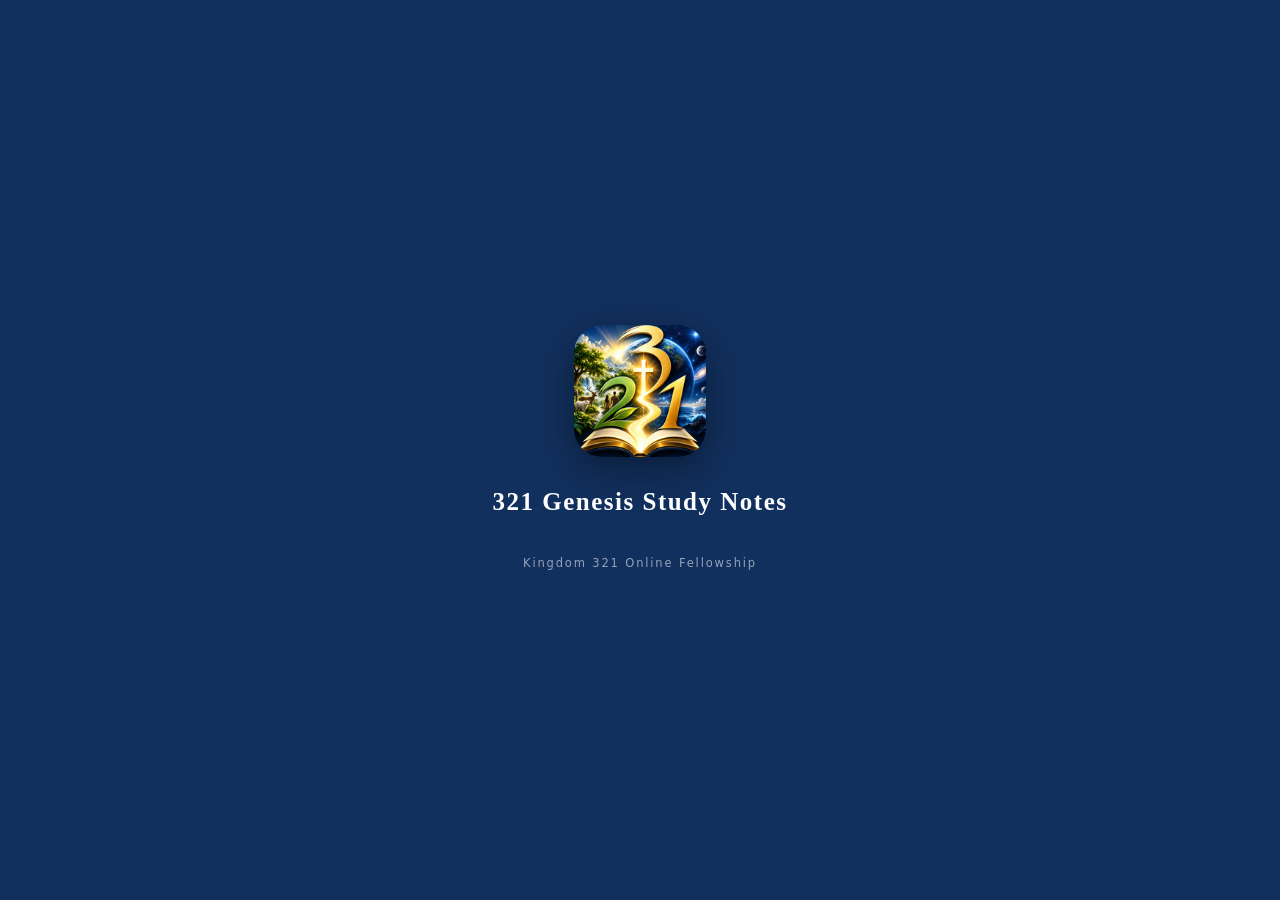
==== en.html @ d99c79cd "小智最新功能：回答長度五段、讀者資料、設定頁小智區塊、滿版小智頁（XZ2 套件，-xz1103） Co-Authored-By: Claude Sonnet 5.5 <noreply@anthropi" ====
<!DOCTYPE html>
<html lang="en">
<head>
<meta charset="utf-8">
<meta name="viewport" content="width=device-width,initial-scale=1,viewport-fit=cover,maximum-scale=5">
<meta name="theme-color" content="#1F4D3D">
<meta name="apple-mobile-web-app-capable" content="yes">
<meta name="apple-mobile-web-app-status-bar-style" content="black-translucent">
<meta name="apple-mobile-web-app-title" content="321 Genesis Study Notes">
<meta name="application-name" content="321 Genesis Study Notes">
<meta name="description" content="321 Genesis Study Notes: all fifty chapters of verse-by-verse exegesis of the original, sermon manuscripts and 321 life application.">
<title>321 Genesis Study Notes</title>
<link rel="apple-touch-icon" sizes="180x180" href="[data-uri]">
<link rel="icon" type="image/png" sizes="192x192" href="[data-uri]">
<link rel="icon" type="image/png" sizes="64x64" href="[data-uri]">
<link rel="manifest" id="MF">
<style>
:root{
  --ink:#12181B; --paper:#EEF0EB; --card:#FFFFFF; --line:#D6DAD2;
  --pine:#1F4D3D; --pine2:#2E6B55; --brass:#9C6B18; --clay:#8C3A2E; --dusk:#54636B;
  --fs:17px; --r:14px;
  --hl-gold:rgba(156,107,24,.32);
  --hl-green:#CFE6CC; --hl-blue:#CFDFF4; --hl-pink:#F7D3DC; --hl-purple:#E3D5F1;
  --hl-maroon:#EBD0D0; --hl-brown:#E9D9BF; --hl-charcoal:#DBDAD4;
  --hb-green:#5E9E63; --hb-blue:#5583C7; --hb-pink:#DB7A90; --hb-purple:#9377C0;
  --hb-maroon:#8C4A4E; --hb-brown:#8A6740; --hb-charcoal:#54534E;
  --hl-now:#FFE9A8;
  --sans:"Noto Sans TC","PingFang TC","Microsoft JhengHei",system-ui,sans-serif;
  --serif:"Noto Serif TC","Source Han Serif TC","Songti TC",serif;
  --mono:"SF Mono",ui-monospace,Menlo,monospace;
}
html[data-dark="1"]{
  --ink:#E8EDE9; --paper:#0E1412; --card:#161E1A; --line:#28332D;
  --pine:#7FBFA4; --pine2:#9BD3BA; --brass:#D6A250; --clay:#D98A78; --dusk:#93A29A;
  --hl-gold:rgba(214,162,80,.34);
  --hl-green:#22402A; --hl-blue:#1F3350; --hl-pink:#45222E; --hl-purple:#332A48;
  --hl-maroon:#3D2525; --hl-brown:#3B3020; --hl-charcoal:#34342F;
  --hb-green:#7BC28C; --hb-blue:#7FA0DE; --hb-pink:#E58FA0; --hb-purple:#A48AC9;
  --hb-maroon:#C08084; --hb-brown:#B99168; --hb-charcoal:#8E8D86;
  --hl-now:#4A3C16;
}
*{box-sizing:border-box;-webkit-tap-highlight-color:transparent}
html,body{margin:0;padding:0}
body{
  background:var(--paper); color:var(--ink);
  font-family:var(--sans); font-size:var(--fs); line-height:1.85;
  padding-bottom:calc(66px + env(safe-area-inset-bottom));
  -webkit-font-smoothing:antialiased;
}
.wrap{max-width:720px;margin:0 auto;padding:0 18px}

/* ── Header ── */
header.top{
  position:sticky;top:0;z-index:40;background:var(--paper);
  border-bottom:1px solid var(--line);
  padding-top:env(safe-area-inset-top);
}
header .bar{display:flex;align-items:center;gap:8px;height:52px;max-width:720px;margin:0 auto;padding:0 12px}
header h1{font-family:var(--serif);font-size:17px;font-weight:700;margin:0;flex:1;letter-spacing:.01em;
  white-space:nowrap;overflow:hidden;text-overflow:ellipsis}
.ico{
  width:40px;height:40px;border:0;background:transparent;color:var(--ink);
  font-size:17px;border-radius:10px;cursor:pointer;display:grid;place-items:center;flex:0 0 auto;
}
.ico:active{background:var(--line)}
.ico.hide{display:none}
.ico.lang{font-family:var(--serif);font-size:16px;font-weight:700;letter-spacing:0}
.ico.lang.on{color:var(--pine)}

/* ── Tabs ── */
nav.tabs{
  position:fixed;left:0;right:0;bottom:0;z-index:50;display:flex;
  background:var(--card);border-top:1px solid var(--line);
  padding-bottom:env(safe-area-inset-bottom);
}
nav.tabs button{
  flex:1;border:0;background:transparent;color:var(--dusk);
  font-family:var(--sans);font-size:11px;padding:8px 0 7px;cursor:pointer;line-height:1.3;
}
nav.tabs button b{display:block;font-family:var(--serif);font-size:17px;font-weight:600;margin-bottom:1px}
nav.tabs button.on{color:var(--pine)}

/* ── Common ── */
.eyebrow{
  font-size:11px;letter-spacing:.22em;color:var(--dusk);
  margin:0 0 6px;text-transform:none;font-weight:600;
}
h2.big{font-family:var(--serif);font-size:25px;line-height:1.5;margin:0 0 14px;font-weight:700}
h3.sec{font-family:var(--serif);font-size:19px;margin:26px 0 10px;font-weight:700;color:var(--pine)}
.sect{padding:20px 0}
.card{
  background:var(--card);border:1px solid var(--line);border-radius:var(--r);
  padding:16px;margin:12px 0;
}
.muted{color:var(--dusk)}
.sm{font-size:calc(var(--fs) * .82)}
.xs{font-size:calc(var(--fs) * .74)}
.btn{
  display:inline-block;border:1px solid var(--line);background:var(--card);color:var(--ink);
  padding:9px 14px;border-radius:10px;font:inherit;font-size:14px;cursor:pointer;
}
.btn.pri{background:var(--pine);border-color:var(--pine);color:#fff}
html[data-dark="1"] .btn.pri{color:#0E1412}
.btn:active{transform:translateY(1px)}
.bigbtn{
  display:block;width:100%;text-align:left;background:var(--pine);color:#fff;
  border:0;border-radius:var(--r);padding:16px 18px;cursor:pointer;font:inherit;
}
html[data-dark="1"] .bigbtn{color:#0E1412}
.bigbtn small{display:block;font-size:12px;opacity:.82;letter-spacing:.1em}
.bigbtn b{display:block;font-family:var(--serif);font-size:19px;margin:5px 0 0;line-height:1.5}
.row{display:flex;gap:8px;flex-wrap:wrap}
.pill{
  border:1px solid var(--line);background:var(--card);color:var(--dusk);
  border-radius:999px;padding:5px 12px;font-size:12.5px;cursor:pointer;font:inherit;
}
.pill.on{background:var(--pine);border-color:var(--pine);color:#fff}
html[data-dark="1"] .pill.on{color:#0E1412}

/* ── Terrain map (signature element)── */
.terrain{background:var(--card);border:1px solid var(--line);border-radius:var(--r);padding:12px 10px 6px;margin:6px 0 0}
.terrain svg{display:block;width:100%;height:auto}
.tlab{font-family:var(--mono);font-size:8.5px;fill:var(--dusk)}
.tlab.hi{fill:var(--brass);font-weight:700}
.tpath{fill:none;stroke:var(--pine);stroke-width:2;stroke-linecap:round;stroke-linejoin:round}
.tdot{fill:var(--brass)}
.tdot.low{fill:var(--clay)}
.tnow{fill:none;stroke:var(--ink);stroke-width:1.5}

/* ── Chapter list ── */
.chrow{
  display:flex;gap:12px;align-items:flex-start;width:100%;text-align:left;
  background:var(--card);border:1px solid var(--line);border-radius:12px;
  padding:13px 14px;margin:8px 0;cursor:pointer;font:inherit;color:inherit;
}
.chn{
  font-family:var(--mono);font-size:12px;color:var(--dusk);
  min-width:26px;padding-top:3px;letter-spacing:-.04em
}
.chrow b{font-family:var(--serif);font-size:17px;display:block;line-height:1.45}
.chrow .s{font-size:13px;color:var(--dusk);display:block;margin-top:2px;line-height:1.6}
.chrow .done{color:var(--pine);font-size:12px}

/* ── Bible ── */
.vs{
  display:flex;gap:9px;padding:7px 0 7px 10px;border-left:2px solid transparent;
  cursor:pointer;align-items:flex-start;
}
.vs:active{background:var(--card)}
.vs.has{border-left-color:var(--pine)}
.vs.star{border-left-color:var(--brass);border-left-width:3px}
.vs.warn{border-left-color:var(--clay);border-left-width:3px}
.vn{font-family:var(--mono);font-size:11.5px;color:var(--dusk);min-width:20px;padding-top:5px;text-align:right}
.vt{flex:1;line-height:1.95}
.vs .flag{font-size:11px;color:var(--clay);margin-left:4px}

/* ── Six layers ── */
.layer{border-top:1px solid var(--line);padding:12px 0}
.layer:first-child{border-top:0}
.lh{
  display:flex;align-items:center;gap:8px;cursor:pointer;font-size:12px;
  letter-spacing:.14em;color:var(--dusk);font-weight:600;user-select:none
}
.lh .n{font-family:var(--mono);color:var(--pine)}
.lh .caret{margin-left:auto;font-size:11px;opacity:.6}
.lb{margin-top:8px}
.lb.grk{font-family:var(--serif);font-size:16px;line-height:2.05;color:var(--pine)}
.lb.lit{font-family:var(--serif)}
.kw{
  display:inline-block;border:1px solid var(--line);border-radius:8px;
  padding:3px 9px;margin:3px 5px 3px 0;font-size:13px;cursor:pointer;background:var(--card)
}
.kw i{font-style:normal;font-family:var(--serif);color:var(--pine)}

/* ── Tables ── */
table{width:100%;border-collapse:collapse;font-size:14px;margin:8px 0}
th,td{border-bottom:1px solid var(--line);padding:7px 6px;text-align:left;vertical-align:top}
th{color:var(--dusk);font-weight:600;font-size:12.5px}

/* ── Tracks ── */
.track{background:var(--card);border:1px solid var(--line);border-radius:var(--r);padding:15px;margin:10px 0}
.track .gk{font-family:var(--serif);font-size:22px;color:var(--pine)}
.stops{margin:12px 0 4px;padding-left:0;list-style:none}
.stop{display:flex;gap:10px;align-items:baseline;padding:5px 0}
.stop .r{font-family:var(--mono);font-size:12px;min-width:44px;color:var(--dusk)}
.stop .d{width:8px;height:8px;border-radius:50%;flex:0 0 auto;background:var(--dusk);margin-top:6px}
.stop.dark .d{background:var(--clay)} .stop.light .d{background:var(--brass)}
.insight{border-left:3px solid var(--brass);padding:8px 0 8px 12px;margin:10px 0 0;font-family:var(--serif);font-size:16px}

/* ── Disputes ── */
.iss{background:var(--card);border:1px solid var(--line);border-radius:var(--r);padding:15px;margin:10px 0}
.pos{border:1px solid var(--line);border-radius:10px;padding:11px;margin:8px 0;font-size:14px}
.pos b{color:var(--pine)}
.consensus{background:rgba(156,107,24,.09);border-radius:10px;padding:11px;margin:10px 0;font-size:14px}
.say{border-left:3px solid var(--pine);padding-left:12px;margin:10px 0;font-family:var(--serif)}

/* ── Levels ── */
.lv{display:inline-block;font-size:11px;padding:2px 7px;border-radius:6px;font-weight:700;margin-right:6px}
.lv.g{background:rgba(31,77,61,.13);color:var(--pine)}
.lv.y{background:rgba(156,107,24,.16);color:var(--brass)}
.lv.r{background:rgba(140,58,46,.14);color:var(--clay)}

/* ── Check-in ── */
.chk{display:flex;gap:11px;align-items:flex-start;padding:10px 0;border-bottom:1px solid var(--line);cursor:pointer}
.chk:last-child{border-bottom:0}
.box{
  width:21px;height:21px;border:1.5px solid var(--line);border-radius:6px;flex:0 0 auto;margin-top:3px;
  display:grid;place-items:center;font-size:13px;color:#fff
}
.chk.on .box{background:var(--pine);border-color:var(--pine)}
.chk.on .t{color:var(--dusk);text-decoration:line-through}
.chk .t{flex:1;font-size:15px;line-height:1.7}

/* ── bottom sheet ── */
.sheet{
  position:fixed;inset:0;z-index:90;background:rgba(10,16,14,.42);
  display:none;align-items:flex-end;
}
.sheet.on{display:flex}
.sheet .inner{
  background:var(--paper);width:100%;max-height:88vh;overflow:auto;
  border-radius:20px 20px 0 0;padding:8px 18px calc(28px + env(safe-area-inset-bottom));
  animation:up .22s ease;
}
@keyframes up{from{transform:translateY(24px);opacity:.5}}
.grab{width:38px;height:4px;border-radius:2px;background:var(--line);margin:6px auto 12px}
.sheet h4{font-family:var(--serif);font-size:20px;margin:4px 0 2px}

/* ── Other ── */
.toast{
  position:fixed;left:50%;bottom:88px;transform:translateX(-50%);
  background:var(--ink);color:var(--paper);padding:9px 16px;border-radius:999px;
  font-size:13.5px;z-index:120;opacity:0;transition:.2s;pointer-events:none;white-space:nowrap
}
.toast.on{opacity:1}
.note{
  width:100%;border:1px solid var(--line);border-radius:10px;background:var(--card);
  color:inherit;font:inherit;font-size:15px;padding:11px;min-height:88px;resize:vertical
}
.q{font-family:var(--serif);font-size:var(--fs);line-height:1.75;margin:0 0 4px}
.tip{font-size:calc(var(--fs) * .8);color:var(--dusk);background:rgba(31,77,61,.07);border-radius:9px;padding:9px 11px;margin-top:8px}
.blank i{font-style:normal;color:var(--clay);letter-spacing:.05em}

/* ── Teaching lesson script (long-form reading)── */
.les p{font-family:var(--serif);font-size:var(--fs);line-height:1.95;margin:0 0 15px;text-align:justify}
.les h4{
  font-family:var(--serif);font-size:calc(var(--fs) * 1.18);font-weight:700;color:var(--pine);
  margin:30px 0 12px;padding-top:14px;border-top:1px solid var(--line);scroll-margin-top:64px
}
.les h4:first-child{margin-top:6px;padding-top:0;border-top:0}
.les p.dec{color:var(--pine);font-weight:600;margin-bottom:9px}
/* Think deeper: a collapsed question and answer */
.les details.deeper{
  border:1px solid var(--line);border-radius:12px;background:var(--card);
  padding:10px 13px;margin:0 0 16px
}
.les details.deeper summary{
  font-family:var(--serif);font-size:calc(var(--fs) * .92);line-height:1.65;color:var(--pine);
  font-weight:600;cursor:pointer;list-style:none
}
.les details.deeper summary::-webkit-details-marker{display:none}
.les details.deeper summary::before{content:"＋　";opacity:.6}
.les details.deeper[open] summary::before{content:"−　"}
.les details.deeper[open] summary{margin-bottom:8px}
.les .deeper-a p{font-size:calc(var(--fs) * .95);line-height:1.9;margin:0;color:var(--dusk)}
/* the Three Transformations */
.les p.t3s{
  font-family:var(--serif);font-size:calc(var(--fs) * 1.06);font-weight:700;color:var(--pine);
  margin:26px 0 10px
}
.les p.t3t{font-family:var(--serif);font-size:calc(var(--fs) * .95);font-weight:700;color:var(--brass);margin:16px 0 6px}
.les p.t3m{
  font-size:calc(var(--fs) * .85);line-height:1.8;color:var(--dusk);background:rgba(31,77,61,.07);
  border-radius:11px;padding:10px 13px;margin:0 0 13px;text-align:left
}
.les p.t3n{margin:0 0 12px}
.toc button{
  display:block;width:100%;text-align:left;border:0;background:transparent;color:inherit;
  font-family:var(--serif);font-size:16px;line-height:1.6;padding:7px 0;cursor:pointer;
  border-bottom:1px solid var(--line)
}
.toc button:last-child{border-bottom:0}
.toc button:active{color:var(--pine)}
.hr{height:1px;background:var(--line);margin:22px 0}
.center{text-align:center}
a{color:var(--pine)}
.foot{padding:26px 0 8px;font-size:12px;color:var(--dusk);line-height:1.9}

/* ── Full-screen mode (pulpit / small group)── */
.full{position:fixed;inset:0;z-index:200;background:var(--paper);display:none;flex-direction:column}
.full.on{display:flex}
html[data-tele="1"]{--paper:#0C1210;--ink:#EDF2EE;--card:#141C18;--line:#26332C;--dusk:#8FA098;--pine:#7FBFA4;--brass:#D9A94F;--clay:#D98A78}
.fbar{display:flex;align-items:center;gap:10px;padding:calc(8px + env(safe-area-inset-top)) 14px 8px;border-bottom:1px solid var(--line)}
.fbar .clock{font-family:var(--mono);font-size:15px;color:var(--dusk);letter-spacing:-.02em}
.fbar .clock.over{color:var(--clay)}
.fbar b{font-family:var(--serif);font-size:15px;flex:1;text-align:center}
.fbody{flex:1;overflow:auto;padding:22px 20px 30px;-webkit-overflow-scrolling:touch}
.ffoot{display:flex;gap:8px;padding:10px 14px calc(12px + env(safe-area-inset-bottom));border-top:1px solid var(--line)}
.rail{height:3px;background:var(--line)}
.rail i{display:block;height:3px;background:var(--brass);width:0;transition:width .3s}
/* Teleprompter */
.tele p{font-size:calc(var(--fs) * 1.45);line-height:2.05;margin:0 0 20px;font-weight:600}
.tele .qq{font-family:var(--serif);color:var(--brass);border-left:3px solid var(--brass);padding-left:14px}
.tele h5{font-family:var(--serif);color:var(--pine);font-size:calc(var(--fs) * 1.1);margin:34px 0 18px;letter-spacing:.04em}
.tele .pause{color:var(--dusk);font-family:var(--mono);font-size:13px;letter-spacing:.2em;margin:26px 0;text-align:center}
.tele .pause b{color:var(--brass)}
/* Group */
.live h5{font-family:var(--serif);font-size:15px;color:var(--pine);letter-spacing:.1em;margin:0 0 18px}
.live .qq{font-family:var(--serif);font-size:calc(var(--fs) * 1.5);line-height:1.85;margin:0 0 20px}
.live .tipbox{background:rgba(156,107,24,.12);border-radius:12px;padding:14px;font-size:15px;line-height:1.8}
/* Search */
.sbox{width:100%;border:1px solid var(--line);border-radius:12px;background:var(--card);color:inherit;font:inherit;font-size:16px;padding:12px 14px}
mark{background:rgba(156,107,24,.3);color:inherit;padding:0 2px;border-radius:3px}

/* ── Brand and splash screen ── */
.brand{width:26px;height:26px;border-radius:7px;flex:0 0 auto;display:block}
.brand.hide{display:none}
#splash{
  position:fixed;inset:0;z-index:300;background:#12305E;color:#fff;
  display:flex;flex-direction:column;align-items:center;justify-content:center;gap:2px;
  transition:opacity .45s ease;
}
#splash.gone{opacity:0;pointer-events:none}
#splash img{width:132px;height:132px;border-radius:28px;box-shadow:0 12px 40px rgba(0,0,0,.4);margin-bottom:20px}
#splash h2{font-family:var(--serif);font-size:25px;margin:0;letter-spacing:.06em;font-weight:700}
#splash p{margin:4px 0 0;font-size:15px;opacity:.85;letter-spacing:.3em}
#splash small{margin-top:26px;font-size:11.5px;opacity:.55;letter-spacing:.16em}

/* ── Highlights and notes ──
   Styling lives in 321-app-core/marks.css; every colour is a variable.
   Below they are overridden to this app's own palette and type, so swapping in
   the shared core is invisible to the reader. */
/* ============================================================================
 * 321 App Core — 畫線與筆記樣式  marks.css  v1.0.0
 *
 * 四樣東西：可點的一句（.mks / .mkp）、領受（.mknote）、選色盤（.hlrow .hlsw）、
 * 面板上的原句（.mkq）。顏色一律走 CSS 變數，宿主想換色只覆寫變數。
 *
 * 畫線用 linear-gradient 從 60% 起——像真的螢光筆劃過下半截字，
 * 不是整塊反白。整塊反白在長段落裡會蓋掉字，讀起來吃力。
 * ==========================================================================*/

:root {
  /* 畫線底色（七色 ＋ 預設的金）*/
  --mk-gold: rgba(156, 107, 24, .32);
  --mk-green: #CFE6CC;
  --mk-blue: #CFDFF4;
  --mk-pink: #F7D3DC;
  --mk-purple: #E3D5F1;
  --mk-maroon: #EBD2D0;
  --mk-brown: #E6DBC9;
  --mk-charcoal: #DEDEDA;

  /* 領受區塊左邊那一條（比畫線深，才看得出是同一色系）*/
  --mkb-gold: #9C6B18;
  --mkb-green: #5E9E63;
  --mkb-blue: #5583C7;
  --mkb-pink: #DB7A90;
  --mkb-purple: #9377C0;
  --mkb-maroon: #8C4A4E;
  --mkb-brown: #8A6740;
  --mkb-charcoal: #54534E;

  --mk-note-bg: rgba(156, 107, 24, .08);
  --mk-muted: #54636B;
  --mk-line: #D6DAD2;
  --mk-card: #FFFFFF;
  --mk-ink: #12181B;
  --mk-cut: 60%;               /* 螢光筆從字的哪一截開始 */
  --mk-tap: rgba(0, 0, 0, .08); /* 點下去那一瞬間的回饋 */
}

/* 深色：宿主標了就跟著走；宿主完全沒有主題開關時才聽作業系統 */
:root[data-dark="1"],
:root[data-theme="dark"],
:root.dark {
  --mk-gold: rgba(214, 162, 80, .34);
  --mk-green: #22402A;
  --mk-blue: #1F3350;
  --mk-pink: #45222E;
  --mk-purple: #332A48;
  --mk-maroon: #3D2525;
  --mk-brown: #3B3020;
  --mk-charcoal: #34342F;

  --mkb-gold: #D6A250;
  --mkb-green: #7BC28C;
  --mkb-blue: #7FA0DE;
  --mkb-pink: #E58FA0;
  --mkb-purple: #A48AC9;
  --mkb-maroon: #C08084;
  --mkb-brown: #B99168;
  --mkb-charcoal: #8E8D86;

  --mk-note-bg: rgba(214, 162, 80, .10);
  --mk-muted: #93A29A;
  --mk-line: #28332D;
  --mk-card: #161E1A;
  --mk-ink: #E8EDE9;
  --mk-tap: rgba(255, 255, 255, .10);
}

@media (prefers-color-scheme: dark) {
  :root:not([data-dark]):not([data-theme]):not(.dark):not(.light) {
    --mk-gold: rgba(214, 162, 80, .34);
    --mk-green: #22402A;
    --mk-blue: #1F3350;
    --mk-pink: #45222E;
    --mk-purple: #332A48;
    --mk-maroon: #3D2525;
    --mk-brown: #3B3020;
    --mk-charcoal: #34342F;
    --mk-note-bg: rgba(214, 162, 80, .10);
  }
}

/* ── 可點的一句 ────────────────────────────────────────────────────
 * .mks 是句子（行內），.mkp 是整段（區塊）。兩者行為一樣。
 * 沒畫線時不給任何樣式——只有 cursor，讓畫面保持乾淨。
 * ------------------------------------------------------------------ */
.mks, .mkp {
  cursor: pointer;
  border-radius: 5px;
  transition: background .12s;
  -webkit-tap-highlight-color: transparent;
  /* 跨行的句子，兩行都要有底色——少了這一行，第二行的畫線會斷掉 */
  -webkit-box-decoration-break: clone;
  box-decoration-break: clone;
}

/* 點下去的那一瞬間給個回饋，手機上才知道點到了 */
.mks:active, .mkp:active { background: var(--mk-tap); }

/* tagParas() 產生的段落 */
.mkw { margin: 0 0 14px; }

.mks.hl, .mkp.hl { background: linear-gradient(transparent var(--mk-cut), var(--mk-gold) var(--mk-cut)); }
.mks.hl[data-c="green"],    .mkp.hl[data-c="green"]    { background: linear-gradient(transparent var(--mk-cut), var(--mk-green) var(--mk-cut)); }
.mks.hl[data-c="blue"],     .mkp.hl[data-c="blue"]     { background: linear-gradient(transparent var(--mk-cut), var(--mk-blue) var(--mk-cut)); }
.mks.hl[data-c="pink"],     .mkp.hl[data-c="pink"]     { background: linear-gradient(transparent var(--mk-cut), var(--mk-pink) var(--mk-cut)); }
.mks.hl[data-c="purple"],   .mkp.hl[data-c="purple"]   { background: linear-gradient(transparent var(--mk-cut), var(--mk-purple) var(--mk-cut)); }
.mks.hl[data-c="maroon"],   .mkp.hl[data-c="maroon"]   { background: linear-gradient(transparent var(--mk-cut), var(--mk-maroon) var(--mk-cut)); }
.mks.hl[data-c="brown"],    .mkp.hl[data-c="brown"]    { background: linear-gradient(transparent var(--mk-cut), var(--mk-brown) var(--mk-cut)); }
.mks.hl[data-c="charcoal"], .mkp.hl[data-c="charcoal"] { background: linear-gradient(transparent var(--mk-cut), var(--mk-charcoal) var(--mk-cut)); }

/* ── 領受 ────────────────────────────────────────────────────────── */
.mknote {
  display: block;
  border-left: 3px solid var(--mkb-gold);
  background: var(--mk-note-bg);
  border-radius: 0 10px 10px 0;
  padding: 10px 12px;
  margin: 8px 0 12px;
  font-size: .85em;
  line-height: 1.8;
}

.mknote[data-c="green"]    { border-left-color: var(--mkb-green); }
.mknote[data-c="blue"]     { border-left-color: var(--mkb-blue); }
.mknote[data-c="pink"]     { border-left-color: var(--mkb-pink); }
.mknote[data-c="purple"]   { border-left-color: var(--mkb-purple); }
.mknote[data-c="maroon"]   { border-left-color: var(--mkb-maroon); }
.mknote[data-c="brown"]    { border-left-color: var(--mkb-brown); }
.mknote[data-c="charcoal"] { border-left-color: var(--mkb-charcoal); }

.mknote b {
  color: var(--mkb-gold);
  font-size: 12px;
  letter-spacing: .1em;
}

/* 領受裡的小按鈕（問小智／刪除）*/
.mkask {
  display: inline-block;
  margin-left: 8px;
  border: 1px solid var(--mk-line);
  background: var(--mk-card);
  color: inherit;
  border-radius: 8px;
  padding: 3px 9px;
  font: inherit;
  font-size: 12.5px;
  cursor: pointer;
}

/* ── 選色盤 ──────────────────────────────────────────────────────── */
.hlrow {
  display: flex;
  align-items: center;
  gap: 9px;
  flex-wrap: wrap;
  margin: 2px 0 12px;
}

.hlrow .lb {
  font-size: 12.5px;
  color: var(--mk-muted);
  white-space: nowrap;
}

.hlsw {
  width: 28px;
  height: 28px;
  border-radius: 50%;
  border: 2px solid transparent;
  padding: 0;
  cursor: pointer;
  box-shadow: inset 0 0 0 1px rgba(0, 0, 0, .12);
}

.hlsw.on { border-color: var(--mk-ink); }

/* ── 面板上的原句 ────────────────────────────────────────────────── */
.mkq {
  font-size: .94em;
  line-height: 1.85;
  border-left: 3px solid var(--mkb-gold);
  padding: 8px 0 8px 12px;
  margin: 6px 0 12px;
  color: var(--mk-muted);
}

/* 清單裡可點去原處的那一句 */
.hlq {
  font-size: .92em;
  line-height: 1.8;
  margin: 0;
  cursor: pointer;
}

@media (prefers-reduced-motion: reduce) {
  .mks, .mkp { transition: none; }
}

:root, :root[data-dark="0"], :root[data-dark="1"]{
  --mk-gold:var(--hl-gold);
  --mk-green:var(--hl-green); --mk-blue:var(--hl-blue); --mk-pink:var(--hl-pink);
  --mk-purple:var(--hl-purple); --mk-maroon:var(--hl-maroon);
  --mk-brown:var(--hl-brown); --mk-charcoal:var(--hl-charcoal);
  --mkb-gold:var(--brass);
  --mkb-green:var(--hb-green); --mkb-blue:var(--hb-blue); --mkb-pink:var(--hb-pink);
  --mkb-purple:var(--hb-purple); --mkb-maroon:var(--hb-maroon);
  --mkb-brown:var(--hb-brown); --mkb-charcoal:var(--hb-charcoal);
  --mk-note-bg:rgba(156,107,24,.08);
  --mk-muted:var(--dusk); --mk-line:var(--line); --mk-card:var(--card); --mk-ink:var(--ink);
  --mk-tap:var(--line);
}
.vs.hl .vt{background:linear-gradient(transparent 58%, rgba(156,107,24,.32) 58%)}
.mknote{font-size:calc(var(--fs) * .85)}
.mkq{font-family:var(--serif);font-size:calc(var(--fs) * .94)}
.hlq{font-family:var(--serif);font-size:calc(var(--fs) * .92)}
.mkask{color:var(--pine)}
.mkask.del{color:var(--clay);border-color:var(--clay)}
.btn.danger{color:var(--clay);border-color:var(--clay)}
.btn.xs2{font-size:12.5px;padding:6px 11px}
.mkhint{
  font-size:12.5px;color:var(--dusk);background:rgba(31,77,61,.07);
  border-radius:9px;padding:9px 11px;margin:4px 0 12px;line-height:1.75
}
/* The sentence being read, and the bottom control bar: styling lives in
   321-app-core/tts.css. Colours and placement are all variables, overridden below
   to match this app exactly — readers cannot tell the core was swapped in. */
/* ============================================================================
 * 321 App Core — 朗讀模組樣式  tts.css  v1.1.0
 *
 * 只有兩樣東西：正在朗讀的那一句（.spk-now），和底部的控制列（.spkbar）。
 * 顏色一律走 CSS 變數，宿主 App 想換色只要覆寫變數，不必改這一份。
 * ==========================================================================*/

:root {
  --spk-now: #FFE9A8;          /* 正在讀的那一句的底色 */
  --spk-bar-bg: #12305E;       /* 控制列底色 */
  --spk-bar-fg: #FFFFFF;
  --spk-bar-on: #F0C462;       /* 「自動捲動」開著時的顏色 */
  --spk-bar-bottom: 64px;      /* 底部分頁列的高度，宿主自己調（可以整段 calc，含 env(safe-area-inset-bottom)）*/
  --spk-bar-gap-right: 0px;    /* 右下角有浮動鈕（例如「小智」）的 App 設它的寬度＋邊距 */
  --spk-bar-z: 60;             /* 宿主若有更高的浮動層（小智 fab…），把它疊上去 */

  /* 按鈕外觀：宿主本來就有自己一套樣子的，覆寫這四個就能長得一模一樣，
     不必為了換基座而改變使用者看慣的畫面 */
  --spk-btn-bg: transparent;
  --spk-btn-size: 32px;
  --spk-btn-radius: 8px;
  --spk-btn-font: 16px;
}

/* ── 主題 ────────────────────────────────────────────────────────
 * 淺色是底色。宿主用什麼機制標深色，核心都跟得上：
 *   data-dark="1"（321 這一家 App 的慣例）／data-theme="dark"／class="dark"
 * 只有在宿主完全沒有自己的主題開關時，才去聽作業系統——否則會出現
 * 「App 是淺色的，標示卻是深色的」這種不一致。
 * -------------------------------------------------------------- */
:root[data-dark="1"],
:root[data-theme="dark"],
:root.dark {
  --spk-now: #6B5A22;
  --spk-bar-bg: #0B1D3A;
}

:root[data-dark="0"],
:root[data-theme="light"],
:root.light {
  --spk-now: #FFE9A8;
  --spk-bar-bg: #12305E;
}

@media (prefers-color-scheme: dark) {
  :root:not([data-dark]):not([data-theme]):not(.dark):not(.light) {
    --spk-now: #6B5A22;
    --spk-bar-bg: #0B1D3A;
  }
}

/* ── 正在朗讀的那一句 ──────────────────────────────────────────────
 * 用 box-shadow 把底色往外撐，而不是加 padding——加 padding 會讓整段文字
 * 在朗讀時跳動。box-decoration-break 讓跨行的句子兩行都有底。
 * ------------------------------------------------------------------ */
.spk-now {
  background: var(--spk-now) !important;
  border-radius: 4px;
  box-shadow: 0 0 0 3px var(--spk-now);
  -webkit-box-decoration-break: clone;
  box-decoration-break: clone;
  transition: background .18s ease;
}

/* ── 底部控制列 ────────────────────────────────────────────────── */
.spkbar {
  position: fixed;
  left: 50%;
  /* 右下角若有浮動鈕，整條往左讓一半的距離，兩邊看起來仍然平衡 */
  transform: translateX(calc(-50% - var(--spk-bar-gap-right) / 2));
  bottom: calc(var(--spk-bar-bottom) + 10px);
  z-index: var(--spk-bar-z);
  display: flex;
  align-items: center;
  gap: 8px;
  max-width: calc(100vw - 24px - var(--spk-bar-gap-right));
  padding: 8px 12px;
  border-radius: 999px;
  background: var(--spk-bar-bg);
  color: var(--spk-bar-fg);
  box-shadow: 0 8px 28px rgba(0, 0, 0, .34);
  font-size: 14px;
  line-height: 1;
}

.spkbar b {
  font-weight: 600;
  /* 標題讓給按鈕，但至少留得下幾個字，不要被擠成一個字加句點 */
  flex: 1 1 auto;
  min-width: 4.5em;
  max-width: 34vw;
  overflow: hidden;
  text-overflow: ellipsis;
  white-space: nowrap;
}

/* 「3/14」這種進度字：跟著控制列自己的字色走再調暗，
   不要寫死成白色——有些 App 的控制列在深色模式反而是淺底深字。 */
.spkbar .pv {
  color: inherit;
  opacity: .7;
  font-size: 12px;
  font-variant-numeric: tabular-nums;
  white-space: nowrap;
}

.spkbar button {
  appearance: none;
  -webkit-appearance: none;
  border: 0;
  background: var(--spk-btn-bg);
  color: var(--spk-bar-fg);
  font-size: var(--spk-btn-font);
  line-height: 1;
  padding: 0;
  cursor: pointer;
  border-radius: var(--spk-btn-radius);
  min-width: var(--spk-btn-size);
  height: var(--spk-btn-size);
  flex: 0 0 auto;
}

.spkbar button:active { background: rgba(255, 255, 255, .16); }
.spkbar button.on { color: var(--spk-bar-on); }

/* 正在播的小圓點 */
.spkbar .dot {
  width: 8px;
  height: 8px;
  border-radius: 50%;
  background: var(--spk-bar-on);
  flex: 0 0 auto;
  animation: spk-pulse 1.4s ease-in-out infinite;
}

@keyframes spk-pulse {
  0%, 100% { opacity: 1; }
  50% { opacity: .35; }
}

@media (prefers-reduced-motion: reduce) {
  .spkbar .dot { animation: none; }
  .spk-now { transition: none; }
}

/* 窄螢幕：標題讓位給按鈕 */
@media (max-width: 380px) {
  .spkbar { gap: 4px; padding: 7px 9px; }
  .spkbar b { max-width: 24vw; }
  .spkbar button { min-width: 28px; height: 28px; font-size: 15px; }
}

/* This app's colours already follow --hl-now / --ink in both themes.
   The selector must be as specific as the core's :root[data-dark="..."] to win. */
:root, :root[data-dark="0"], :root[data-dark="1"]{
  --spk-now:var(--hl-now);
  --spk-bar-bg:var(--ink); --spk-bar-fg:var(--paper);
  --spk-bar-on:var(--brass);
  --spk-bar-bottom:calc(64px + env(safe-area-inset-bottom));
  --spk-bar-z:110;
  --spk-btn-bg:rgba(255,255,255,.16); --spk-btn-size:30px;
  --spk-btn-radius:50%; --spk-btn-font:13px;
}
.spkbar{gap:9px;padding:8px 8px 8px 15px;font-size:13.5px;max-width:calc(100% - 32px);
  box-shadow:0 6px 24px rgba(0,0,0,.22)}
.spkbar b{max-width:40vw}
.spkbar .dot{width:7px;height:7px;background:var(--brass)}
.spkbar button.on{background:var(--brass);color:#fff}
.les h4 .spk-now,.les details.deeper.spk-now{box-shadow:none}
.les details.deeper.spk-now{background:var(--hl-now)!important}

/* ── App shell (tabs, sheet, toast, splash, boot guard) ──
   Styling lives in 321-app-core/shell.css; colours go through --ui-* variables.
   This app's own rules (type, spacing) override further down. */
/* ============================================================================
 * 321 App Core — 版面骨架樣式  shell.css  v1.0.0
 *
 * 五樣東西：底部分頁（nav.tabs）、底部面板（.sheet）、提示（.toast）、
 * 啟動畫面（#splash）、開機守門員（#boot）。
 *
 * 顏色一律走變數，宿主覆寫變數就好。變數名帶 --ui- 前綴，
 * 不佔用宿主可能已經在用的名字（經文出處那一輪的教訓：核心的 .vs
 * 撞到宿主的「經文那一列」，連結整條被撐成一整行，而且完全不報錯）。
 * ==========================================================================*/

:root {
  --ui-ink: #12181B;
  --ui-paper: #EEF0EB;
  --ui-card: #FFFFFF;
  --ui-line: #D6DAD2;
  --ui-dim: #54636B;
  --ui-accent: #1F4D3D;
  --ui-brand-bg: #12305E;     /* 啟動畫面與開機畫面的底色 */
  --ui-brand-fg: #FFFFFF;
  --ui-tabs-h: 56px;          /* 分頁列高度；內容底部要留這麼多 */
  --ui-radius: 14px;
  --ui-serif: inherit;
  --ui-upd: #B4893C;          /* 更新提示條的底色（金）*/
  --ui-upd-fg: #FFFFFF;
}

:root[data-dark="1"],
:root[data-theme="dark"],
:root.dark {
  --ui-ink: #E8EDE9;
  --ui-paper: #0E1412;
  --ui-card: #161E1A;
  --ui-line: #28332D;
  --ui-dim: #93A29A;
  --ui-accent: #7FBFA4;
}

@media (prefers-color-scheme: dark) {
  :root:not([data-dark]):not([data-theme]):not(.dark):not(.light) {
    --ui-ink: #E8EDE9;
    --ui-paper: #0E1412;
    --ui-card: #161E1A;
    --ui-line: #28332D;
    --ui-dim: #93A29A;
    --ui-accent: #7FBFA4;
  }
}

/* ── 底部分頁 ────────────────────────────────────────────────────
 * `padding-bottom: env(safe-area-inset-bottom)` 是 iPhone 沒有實體 Home 鍵
 * 那一條橫線的空間。少了它，分頁文字會被那條線壓住。
 * ------------------------------------------------------------------ */
nav.tabs {
  position: fixed;
  left: 0; right: 0; bottom: 0;
  z-index: 50;
  display: flex;
  background: var(--ui-card);
  border-top: 1px solid var(--ui-line);
  padding-bottom: env(safe-area-inset-bottom);
}

nav.tabs button {
  flex: 1;
  border: 0;
  background: transparent;
  color: var(--ui-dim);
  font: inherit;
  font-size: 11px;
  padding: 8px 0 7px;
  cursor: pointer;
  line-height: 1.3;
  -webkit-tap-highlight-color: transparent;
}

nav.tabs button b {
  display: block;
  font-family: var(--ui-serif);
  font-size: 17px;
  font-weight: 600;
  margin-bottom: 1px;
}

nav.tabs button.on { color: var(--ui-accent); }

/* 內容最後一段不可以被分頁列吃掉——每支 App 都漏過一次 */
.ui-wrap {
  padding-bottom: calc(var(--ui-tabs-h) + env(safe-area-inset-bottom) + 16px);
}

/* ── 底部面板 ────────────────────────────────────────────────────
 * 整片是背景（點它關閉），裡面那一層才是面板本身（點它不關）。
 * ------------------------------------------------------------------ */
.sheet {
  position: fixed;
  inset: 0;
  z-index: 90;
  background: rgba(10, 16, 14, .42);
  display: none;
  align-items: flex-end;
}

.sheet.on { display: flex; }

.sheet .inner {
  background: var(--ui-paper);
  width: 100%;
  max-height: 88vh;
  overflow: auto;
  border-radius: 20px 20px 0 0;
  padding: 8px 18px calc(28px + env(safe-area-inset-bottom));
  animation: ui-up .22s ease;
}

@keyframes ui-up { from { transform: translateY(24px); opacity: .5; } }

.sheet .grab {
  width: 38px; height: 4px;
  border-radius: 2px;
  background: var(--ui-line);
  margin: 6px auto 12px;
}

.sheet h4 {
  font-family: var(--ui-serif);
  font-size: 20px;
  margin: 4px 0 2px;
}

/* ── 提示 ────────────────────────────────────────────────────────
 * 浮在分頁列上方；不可以攔到點擊（pointer-events:none），
 * 否則正好蓋住按鈕的那一下會點不到。
 * ------------------------------------------------------------------ */
.toast {
  position: fixed;
  left: 50%;
  bottom: calc(var(--ui-tabs-h) + env(safe-area-inset-bottom) + 32px);
  transform: translateX(-50%);
  background: var(--ui-ink);
  color: var(--ui-paper);
  padding: 9px 16px;
  border-radius: 999px;
  font-size: 13.5px;
  z-index: 120;
  opacity: 0;
  transition: opacity .2s;
  pointer-events: none;
  white-space: nowrap;
  max-width: calc(100vw - 32px);
  overflow: hidden;
  text-overflow: ellipsis;
}

.toast.on { opacity: 1; }

/* ── 啟動畫面 ────────────────────────────────────────────────────
 * 顏色寫死不跟主題走：它在主題套上去之前就要顯示。
 * ------------------------------------------------------------------ */
#splash {
  position: fixed;
  inset: 0;
  z-index: 300;
  background: var(--ui-brand-bg);
  color: var(--ui-brand-fg);
  display: flex;
  flex-direction: column;
  align-items: center;
  justify-content: center;
  gap: 2px;
  transition: opacity .45s ease;
}

#splash.gone { opacity: 0; pointer-events: none; }

#splash img {
  width: 132px; height: 132px;
  border-radius: 28px;
  box-shadow: 0 12px 40px rgba(0, 0, 0, .4);
  margin-bottom: 20px;
}

#splash h2 {
  font-family: var(--ui-serif);
  font-size: 25px;
  margin: 0;
  letter-spacing: .06em;
  font-weight: 700;
}

#splash p { margin: 4px 0 0; font-size: 15px; opacity: .85; letter-spacing: .3em; }
#splash small { margin-top: 26px; font-size: 11.5px; opacity: .55; letter-spacing: .16em; }

/* ── 開機守門員 ──────────────────────────────────────────────────
 * 檔案沒下載完就是一片白。與其讓使用者看著白畫面，不如告訴他發生什麼事，
 * 並且給一個「清除快取後重試」——「看不到更新」十之八九就是這個。
 * 這一塊的樣式刻意不依賴任何變數：它要在主程式壞掉時也長得出來。
 * ------------------------------------------------------------------ */
#boot {
  position: fixed;
  inset: 0;
  z-index: 400;
  background: #12305E;
  color: #fff;
  display: none;
  flex-direction: column;
  align-items: center;
  justify-content: center;
  padding: 32px;
  font-family: -apple-system, BlinkMacSystemFont, 'Segoe UI', system-ui, sans-serif;
  text-align: center;
  gap: 14px;
}

#boot .t { font-size: 19px; font-weight: 600; }
#boot .s { font-size: 14.5px; opacity: .8; line-height: 1.7; max-width: 340px; }
#boot .row { display: flex; gap: 10px; margin-top: 8px; }

#boot button {
  border: 0;
  border-radius: 999px;
  padding: 11px 20px;
  font: inherit;
  font-size: 15px;
  background: #fff;
  color: #12305E;
  cursor: pointer;
}

#boot button.ghost {
  border: 1px solid rgba(255, 255, 255, .4);
  background: transparent;
  color: #fff;
}

/* ── 更新提示條 ───────────────────────────────────────────────────
 * 固定在最頂端，蓋在所有東西上面（面板 z-index 300，所以它要更高），
 * 但比開機守門員低——開機都還沒過，講更新沒有意義。
 *
 * 三件事是刻意的：
 *   · 不是彈窗。彈窗會打斷正在讀的人；一條在頂端的提示，不理它也能繼續讀。
 *   · 整條都可以點。手機上不要做小小的「更新」兩個字讓人瞄準。
 *   · 它一出現，就把頁面往下推（--ui-upd-h），不去蓋住 App 自己的頂端列。
 * ------------------------------------------------------------------ */

:root { --ui-upd-h: 0px; }
:root[data-upd="1"] { --ui-upd-h: 40px; }

.upd321 {
  position: fixed;
  left: 0;
  right: 0;
  top: 0;
  z-index: 340;
  background: var(--ui-upd);
  color: var(--ui-upd-fg);
  font-size: 13.5px;
  font-weight: 700;
  letter-spacing: .02em;
  text-align: center;
  padding: 10px 16px;
  padding-top: calc(10px + env(safe-area-inset-top, 0px));
  box-shadow: 0 2px 10px rgba(0, 0, 0, .18);
  cursor: pointer;
  user-select: none;
  animation: upd321-in .25s ease-out;
}

.upd321:active { filter: brightness(.94); }

@keyframes upd321-in {
  from { transform: translateY(-100%); }
  to   { transform: translateY(0); }
}

/* 提示條出現時，把整頁往下讓一格。App 的頂端列若是 position:fixed，
   宿主自己把 top 接到 --ui-upd-h 上就會跟著讓。 */
:root[data-upd="1"] body { padding-top: var(--ui-upd-h); }

@media (prefers-reduced-motion: reduce) {
  .sheet .inner, .upd321 { animation: none; }
  .toast, #splash { transition: none; }
}

:root, :root[data-dark="0"], :root[data-dark="1"]{
  --ui-ink:var(--ink); --ui-paper:var(--paper); --ui-card:var(--card);
  --ui-line:var(--line); --ui-dim:var(--dusk); --ui-accent:var(--pine);
  --ui-serif:var(--serif); --ui-tabs-h:56px;
}

/* ── Scripture references ──
   Styling lives in 321-app-core/scripture.css; the colours below wire it to this
   app's own palette. */
/* ============================================================================
 * 321 App Core — 經文出處樣式  scripture.css  v1.0.0
 *
 * 只有一樣東西：文字裡被認出來的經文出處（a.ref321）。
 *
 * class 帶前綴，不叫 .vs——創世記與啟示錄的 .vs 是「經文那一列」，display:flex。
 * 核心若佔用同一個名字，連結會被撐成一整行，而且完全不會報錯。
 * 用虛線底線，不用藍色連結——它在一段中文裡要看得出可以點，
 * 又不能把整段文字變得像網頁目錄。
 * ==========================================================================*/

:root {
  --ref-fg: #1F4D3D;          /* 出處的字色 */
  --ref-line: rgba(31, 77, 61, .45);
  --ref-tap: rgba(31, 77, 61, .10);
}

:root[data-dark="1"],
:root[data-theme="dark"],
:root.dark {
  --ref-fg: #7FBFA4;
  --ref-line: rgba(127, 191, 164, .5);
  --ref-tap: rgba(127, 191, 164, .14);
}

@media (prefers-color-scheme: dark) {
  :root:not([data-dark]):not([data-theme]):not(.dark):not(.light) {
    --ref-fg: #7FBFA4;
    --ref-line: rgba(127, 191, 164, .5);
    --ref-tap: rgba(127, 191, 164, .14);
  }
}

a.ref321 {
  color: var(--ref-fg);
  text-decoration: none;
  border-bottom: 1px dashed var(--ref-line);
  padding: 0 1px;
  border-radius: 3px;
  cursor: pointer;
  -webkit-tap-highlight-color: transparent;
  white-space: nowrap;
}

a.ref321:active { background: var(--ref-tap); }

/* 這個 App 自己開得了的那一卷，線畫實一點——點下去會留在 App 裡，
   不是跳去別的地方。讀者一眼分得出來。 */
a.ref321.ref321-here { border-bottom-style: solid; }

:root, :root[data-dark="0"], :root[data-dark="1"]{
  --ref-fg:var(--pine); --ref-line:var(--pine2); --ref-tap:rgba(31,77,61,.10);
}

/* ── Sage ──
   Styling lives in 321-app-core/sage.css; colours go through --sg-* variables. */
/* ============================================================================
 * 321 App Core — AI 陪讀樣式  sage.css  v1.0.0
 *
 * 三樣東西：右下角的浮動鈕（.xzfab）、整片的對話面板（.xz）、
 * 收藏頁裡的一則回答（.xzsv）。
 *
 * 顏色走 --sg-* 變數。前綴是自己的，不佔用宿主可能已經在用的名字
 * （經文出處那一輪的教訓：核心的 .vs 撞到宿主的「經文那一列」，
 *  連結整條被撐成一整行，而且完全不報錯）。
 * ==========================================================================*/

:root {
  --sg-ink: #12181B;
  --sg-paper: #EEF0EB;
  --sg-card: #FFFFFF;
  --sg-line: #D6DAD2;
  --sg-dim: #54636B;
  --sg-accent: #1F4D3D;        /* 使用者那一側的泡泡、浮動鈕 */
  --sg-on-accent: #FFFFFF;
  --sg-star: #9C6B18;          /* 已收藏 */
  --sg-fab-bottom: 78px;       /* 分頁列高度 ＋ 一點空隙 */
  --sg-serif: inherit;
}

:root[data-dark="1"],
:root[data-theme="dark"],
:root.dark {
  --sg-ink: #E8EDE9;
  --sg-paper: #0E1412;
  --sg-card: #161E1A;
  --sg-line: #28332D;
  --sg-dim: #93A29A;
  --sg-accent: #7FBFA4;
  --sg-on-accent: #0E1412;     /* 深色模式的主色是淺的，字要反過來 */
  --sg-star: #D6A250;
}

@media (prefers-color-scheme: dark) {
  :root:not([data-dark]):not([data-theme]):not(.dark):not(.light) {
    --sg-ink: #E8EDE9;
    --sg-paper: #0E1412;
    --sg-card: #161E1A;
    --sg-line: #28332D;
    --sg-dim: #93A29A;
    --sg-accent: #7FBFA4;
    --sg-on-accent: #0E1412;
    --sg-star: #D6A250;
  }
}

/* ── 右下角的浮動鈕 ──────────────────────────────────────────────
 * 要避開底部分頁列，也要避開 iPhone 那一條橫線。
 * ------------------------------------------------------------------ */
.xzfab {
  position: fixed;
  right: 16px;
  bottom: calc(var(--sg-fab-bottom) + env(safe-area-inset-bottom));
  z-index: 70;
  border: 0;
  cursor: pointer;
  border-radius: 999px;
  padding: 11px 17px 11px 14px;
  background: var(--sg-accent);
  color: var(--sg-on-accent);
  font: inherit;
  box-shadow: 0 8px 26px rgba(31, 77, 61, .4);
  display: flex;
  align-items: center;
  gap: 7px;
  -webkit-tap-highlight-color: transparent;
}

.xzfab i { font-style: normal; font-size: 17px; line-height: 1; }
.xzfab em {
  font-style: normal; font-size: 15px; font-weight: 600;
  letter-spacing: .04em; line-height: 1; white-space: nowrap;
}

/* ── 對話面板 ────────────────────────────────────────────────────
 * 整片是背景（點它關閉），底下那一張卡才是面板。
 * z-index 要比底部面板（.sheet，90）高——兩個同時開的時候小智在上面。
 * ------------------------------------------------------------------ */
.xz { position: fixed; inset: 0; z-index: 150; display: none; }
.xz.on { display: block; }

.xzmask { position: absolute; inset: 0; background: rgba(10, 16, 14, .44); }

.xzcard {
  position: absolute;
  left: 0; right: 0; bottom: 0;
  max-height: 86vh;
  background: var(--sg-paper);
  border-radius: 20px 20px 0 0;
  display: flex;
  flex-direction: column;
  animation: sg-up .22s ease;
}

@keyframes sg-up { from { transform: translateY(24px); opacity: .5; } }

.xzh {
  display: flex; align-items: center; gap: 8px;
  padding: 14px 16px 10px;
  border-bottom: 1px solid var(--sg-line);
}
.xzh b { font-family: var(--sg-serif); font-size: 17px; }
.xzh button { flex: 0 0 auto; white-space: nowrap; }
.xzh .ico { width: auto; min-width: 34px; padding: 0 9px; font-size: 13.5px; }

.xzb {
  flex: 1; overflow: auto;
  padding: 14px 16px;
  -webkit-overflow-scrolling: touch;
}

/* ── 一則訊息 ────────────────────────────────────────────────── */
.xzm {
  max-width: 88%;
  padding: 11px 14px;
  border-radius: 15px;
  margin: 0 0 11px;
  font-size: 15px;
  line-height: 1.85;
  white-space: normal;
}

.xzm.user {
  background: var(--sg-accent);
  color: var(--sg-on-accent);
  margin-left: auto;
  border-bottom-right-radius: 5px;
}

.xzm.assistant {
  background: var(--sg-card);
  border: 1px solid var(--sg-line);
  border-bottom-left-radius: 5px;
  padding-bottom: 8px;
}

.xzm.xzwait { opacity: .6; font-style: italic; }

/* 太長的回答先收起來——一則長回答會把整個畫面佔滿 */
.xzt.clip {
  display: -webkit-box;
  -webkit-line-clamp: 6;
  -webkit-box-orient: vertical;
  overflow: hidden;
  position: relative;
}

.xzmore {
  display: block;
  margin: 6px 0 0;
  border: 0;
  background: transparent;
  padding: 2px 0;
  color: var(--sg-accent);
  font: inherit;
  font-size: 13px;
  font-weight: 600;
  cursor: pointer;
}

/* 每一則回答底下的動作列：朗讀／收藏／刪除 */
.xzact {
  display: flex; gap: 6px;
  margin-top: 9px; padding-top: 8px;
  border-top: 1px solid var(--sg-line);
}

.xzact button {
  border: 1px solid var(--sg-line);
  background: transparent;
  color: var(--sg-dim);
  border-radius: 9px;
  padding: 5px 10px;
  font: inherit;
  font-size: 12.5px;
  cursor: pointer;
  -webkit-tap-highlight-color: transparent;
}

.xzact button.on {
  border-color: var(--sg-star);
  color: var(--sg-star);
  font-weight: 600;
}

/* ── 開場白與快捷問題 ────────────────────────────────────────── */
.xzhi {
  background: var(--sg-card);
  border: 1px solid var(--sg-line);
  border-radius: 14px;
  padding: 14px;
  font-size: 15px;
  line-height: 1.85;
  margin-bottom: 12px;
}

.xzq { display: flex; flex-direction: column; gap: 7px; }

.xzq button {
  text-align: left;
  border: 1px solid var(--sg-line);
  background: var(--sg-card);
  color: var(--sg-ink);
  border-radius: 11px;
  padding: 11px 13px;
  font: inherit;
  font-size: 14.5px;
  cursor: pointer;
  line-height: 1.7;
}

/* ── 輸入列 ──────────────────────────────────────────────────── */
.xzf {
  display: flex; gap: 8px;
  padding: 10px 14px calc(14px + env(safe-area-inset-bottom));
  border-top: 1px solid var(--sg-line);
}

.xzf input {
  flex: 1;
  border: 1px solid var(--sg-line);
  border-radius: 12px;
  background: var(--sg-card);
  color: inherit;
  font: inherit;
  /* 16px 以下 iOS Safari 會自己放大整個畫面，不要小於它 */
  font-size: 16px;
  padding: 11px 13px;
}

/* ── 收藏頁裡的一則 ──────────────────────────────────────────── */
.xzsv { font-size: 15px; line-height: 1.85; margin: 0; white-space: normal; }

@media (prefers-reduced-motion: reduce) {
  .xzcard { animation: none; }
}

/* ── 回答裡的表格與條列 ──────────────────────────────────────────
 * 樣式本身在 narrate.css；這裡只處理「在對話泡泡裡」的那幾件事。
 * 最要緊的是寬度：一張三欄表在手機上一定超出泡泡，
 * 不擋的話整個對話面板會被撐開，而且使用者不知道是哪裡出了問題。 */

.xzt .nartw {
  max-width: 100%;
  margin: 9px 0;
}

.xzt .narh:first-child { margin-top: 0; }
.xzt .narl { margin: 6px 0; }
.xzt .narq { margin: 8px 0; }
.xzt p { margin: 6px 0; }
.xzt p:first-child { margin-top: 0; }
.xzt p:last-child { margin-bottom: 0; }

/* 收合的時候表格也要跟著被裁掉，不可以冒出來 */
.xzt.clip .nartw { overflow: hidden; }


/* -- Verse images --
   Styling lives in 321-app-core/card.css; colours follow the --cd-* variables.
   All three selectors must be written together: :root alone is not specific
   enough to beat the core's own :root[data-dark="1"], and the whole override
   would fail silently in dark mode. */
/* ============================================================================
 * 321 App Core — 經文美圖樣式  card.css  v1.0.0
 *
 * 顏色走 --cd-* 變數，宿主覆寫變數就好。
 * 覆寫時記得三個選擇器一起寫：
 *
 *     :root, :root[data-dark="0"], :root[data-dark="1"] { --cd-ink: … }
 *
 * 只寫 :root 的話，特異性贏不過核心自己的 :root[data-dark="1"]，
 * 深色模式下整組覆寫會靜靜地失效。（第一輪就踩過這個坑。）
 * ==========================================================================*/

:root {
  --cd-ink: #12181B;
  --cd-paper: #EEF0EB;
  --cd-card: #FFFFFF;
  --cd-line: #D6DAD2;
  --cd-dim: #54636B;
  --cd-accent: #1F4D3D;
  --cd-on-accent: #FFFFFF;
  --cd-radius: 14px;
}

:root[data-dark="1"] {
  --cd-ink: #E8EDE9;
  --cd-paper: #0E1412;
  --cd-card: #161E1A;
  --cd-line: #28332D;
  --cd-dim: #93A29A;
  --cd-accent: #7FBFA4;
  --cd-on-accent: #0E1412;
}

/* ── 面板 ──────────────────────────────────────────────────────────
 * 從底部滑上來，不是中央彈窗。手機上中央彈窗按不到下緣的按鈕。 */

.cd321 {
  position: fixed;
  inset: 0;
  z-index: 320;
  background: rgba(0, 0, 0, .46);
  display: none;
  align-items: flex-end;
  justify-content: center;
}

.cd321.on { display: flex; }

.cd321 .cdbox {
  width: 100%;
  max-width: 560px;
  max-height: 94vh;
  overflow-y: auto;
  -webkit-overflow-scrolling: touch;
  background: var(--cd-paper);
  color: var(--cd-ink);
  border-radius: var(--cd-radius) var(--cd-radius) 0 0;
  padding: 14px 16px calc(16px + env(safe-area-inset-bottom, 0px));
  animation: cd321-up .22s ease-out;
}

@keyframes cd321-up {
  from { transform: translateY(14px); opacity: .6; }
  to   { transform: translateY(0); opacity: 1; }
}

.cd321 .cdhead {
  display: flex;
  align-items: center;
  justify-content: space-between;
  margin: 2px 0 12px;
}

.cd321 .cdhead b { font-size: 16px; font-weight: 700; }

.cd321 .cdx {
  border: 0;
  background: transparent;
  color: var(--cd-dim);
  font: inherit;
  font-size: 18px;
  line-height: 1;
  padding: 6px 8px;
  cursor: pointer;
}

/* ── 預覽 ──────────────────────────────────────────────────────────
 * 這裡放的是 <img>，不是 <canvas>——canvas 長按不會跳出「儲存圖片」。
 * 手機上長按是最可靠的儲存方式，所以預覽一定要是圖片。 */

.cd321 .cdpvwrap {
  display: flex;
  justify-content: center;
  background: var(--cd-card);
  border: 1px solid var(--cd-line);
  border-radius: var(--cd-radius);
  padding: 10px;
}

.cd321 .cdpv {
  display: block;
  max-width: 100%;
  max-height: 46vh;
  width: auto;
  border-radius: 6px;
  box-shadow: 0 4px 18px rgba(0, 0, 0, .16);
  /* 要能長按 */
  -webkit-touch-callout: default;
  -webkit-user-select: auto;
  user-select: auto;
}

.cd321 .cdhold {
  margin: 8px 0 12px;
  text-align: center;
  font-size: 12px;
  color: var(--cd-dim);
}

/* ── 選項 ─────────────────────────────────────────────────────────── */

.cd321 .cdrow {
  display: flex;
  align-items: flex-start;
  gap: 10px;
  margin-bottom: 10px;
}

.cd321 .cdlab {
  flex: 0 0 auto;
  width: 34px;
  padding-top: 8px;
  font-size: 12.5px;
  color: var(--cd-dim);
  line-height: 1.3;
}

.cd321 .cdchips {
  flex: 1 1 auto;
  display: flex;
  gap: 7px;
  overflow-x: auto;
  padding-bottom: 3px;
  scrollbar-width: none;
}

.cd321 .cdchips::-webkit-scrollbar { display: none; }

.cd321 .cdchip {
  flex: 0 0 auto;
  border: 1px solid var(--cd-line);
  background: var(--cd-card);
  color: var(--cd-ink);
  border-radius: 999px;
  padding: 7px 13px;
  font: inherit;
  font-size: 13px;
  cursor: pointer;
  white-space: nowrap;
  transition: background .15s, border-color .15s, color .15s;
}

.cd321 .cdchip.on {
  background: var(--cd-accent);
  border-color: var(--cd-accent);
  color: var(--cd-on-accent);
}

/* 底圖的小縮圖：3:4，跟最常用的直式一致 */
.cd321 .cdthumb {
  width: 54px;
  height: 72px;
  padding: 0;
  border-radius: 9px;
  background-size: cover;
  background-position: center;
  position: relative;
  overflow: hidden;
}

.cd321 .cdthumb span {
  position: absolute;
  left: 0; right: 0; bottom: 0;
  padding: 3px 4px;
  font-size: 10px;
  color: #fff;
  background: linear-gradient(transparent, rgba(0, 0, 0, .62));
  white-space: nowrap;
  overflow: hidden;
  text-overflow: ellipsis;
}

.cd321 .cdthumb.on { box-shadow: 0 0 0 3px var(--cd-accent) inset; }

/* ── 按鈕 ─────────────────────────────────────────────────────────── */

.cd321 .cdacts {
  display: flex;
  gap: 9px;
  margin-top: 14px;
}

.cd321 .cdbtn {
  flex: 1 1 0;
  border: 1px solid var(--cd-line);
  background: var(--cd-card);
  color: var(--cd-ink);
  border-radius: 12px;
  padding: 13px 10px;
  font: inherit;
  font-size: 15px;
  font-weight: 600;
  cursor: pointer;
}

.cd321 .cdbtn.pri {
  background: var(--cd-accent);
  border-color: var(--cd-accent);
  color: var(--cd-on-accent);
}

.cd321 .cdbtn:active { filter: brightness(.95); }

/* 面板開著的時候不要讓底下的頁面跟著捲 */
:root[data-cd="1"] body { overflow: hidden; }

@media (prefers-reduced-motion: reduce) {
  .cd321 .cdbox { animation: none; }
}


/* -- Prose layout (tables, lists, quotes) --
   Styling lives in 321-app-core/narrate.css; colours follow --nar-* variables.
   All three selectors must be written together: :root alone is not specific
   enough to beat the core's own :root[data-dark="1"], and the whole override
   would fail silently in dark mode. */
/* ============================================================================
 * 321 App Core — 內容排版樣式  narrate.css  v1.0.0
 *
 * NAR321.html() 產出的那幾種東西：標題、條列、引用、表格。
 * 顏色走 --nar-* 變數，宿主覆寫變數就好。
 *
 * 覆寫時三個選擇器一起寫：
 *     :root, :root[data-dark="0"], :root[data-dark="1"] { --nar-ink: … }
 * 只寫 :root 的話，特異性贏不過核心自己的 :root[data-dark="1"]。
 * ==========================================================================*/

:root {
  --nar-ink: #12181B;
  --nar-dim: #54636B;
  --nar-line: #D6DAD2;
  --nar-accent: #1F4D3D;
  --nar-head-bg: #F2F5F0;
  --nar-zebra: #FAFBF9;
  --nar-quote-bg: #F5F7F3;
  --nar-code-bg: #EDF0EA;
  --nar-serif: inherit;
}

:root[data-dark="1"] {
  --nar-ink: #E8EDE9;
  --nar-dim: #93A29A;
  --nar-line: #28332D;
  --nar-accent: #7FBFA4;
  --nar-head-bg: #1B2420;
  --nar-zebra: #141B18;
  --nar-quote-bg: #161E1A;
  --nar-code-bg: #1B2420;
}

/* ── 標題 ─────────────────────────────────────────────────────────── */

.narh {
  margin: 14px 0 6px;
  font-size: 15.5px;
  font-weight: 700;
  color: var(--nar-ink);
  line-height: 1.5;
}

.narh.sm { font-size: 14.5px; }
.narh:first-child { margin-top: 2px; }

/* ── 條列 ─────────────────────────────────────────────────────────
 * padding-left 用 em 不用 px：字級放大之後，項目符號與文字之間的距離
 * 要跟著長，不然大字級下會擠在一起。 */

.narl {
  margin: 8px 0;
  padding-left: 1.5em;
}

.narl li {
  margin: 4px 0;
  line-height: 1.75;
}

.narl li::marker { color: var(--nar-accent); }

/* ── 引用 ─────────────────────────────────────────────────────────── */

.narq {
  margin: 10px 0;
  padding: 10px 13px;
  border-left: 3px solid var(--nar-accent);
  background: var(--nar-quote-bg);
  border-radius: 0 8px 8px 0;
  font-family: var(--nar-serif);
  line-height: 1.85;
}

/* ── 表格 ─────────────────────────────────────────────────────────
 * 手機上一張三欄表幾乎一定超出畫面寬度。
 * 外面包一層可以橫向捲動的殼，而不是讓它把整個版面撐開——
 * 表格撐開版面的話，整頁的文字都會跟著跑出畫面外，
 * 而且使用者不會知道是哪裡出了問題。 */

.nartw {
  margin: 10px 0;
  overflow-x: auto;
  -webkit-overflow-scrolling: touch;
  border: 1px solid var(--nar-line);
  border-radius: 10px;
}

.nart {
  border-collapse: collapse;
  width: 100%;
  min-width: 260px;
  font-size: .94em;
  line-height: 1.6;
}

.nart th,
.nart td {
  padding: 8px 11px;
  text-align: left;
  vertical-align: top;
  border-bottom: 1px solid var(--nar-line);
}

.nart th {
  background: var(--nar-head-bg);
  font-weight: 700;
  color: var(--nar-ink);
  white-space: nowrap;
}

/* 第一欄是那一列在講什麼，讓它站出來一點 */
.nart td:first-child {
  font-weight: 600;
  color: var(--nar-ink);
  white-space: nowrap;
}

.nart tbody tr:nth-child(even) { background: var(--nar-zebra); }
.nart tbody tr:last-child th,
.nart tbody tr:last-child td { border-bottom: 0; }

/* ── 行內碼 ───────────────────────────────────────────────────────── */

.narq code,
.nart code,
code {
  background: var(--nar-code-bg);
  border-radius: 4px;
  padding: 1px 5px;
  font-size: .92em;
  font-family: ui-monospace, "SF Mono", Menlo, Consolas, monospace;
}

:root, :root[data-dark="0"], :root[data-dark="1"]{
  --nar-ink:var(--ink); --nar-dim:var(--dusk); --nar-line:var(--line);
  --nar-accent:var(--pine); --nar-serif:var(--serif);
  --nar-head-bg:var(--wash); --nar-zebra:var(--paper);
  --nar-quote-bg:var(--wash); --nar-code-bg:var(--wash);
}
:root, :root[data-dark="0"], :root[data-dark="1"]{
  --cd-ink:var(--ink); --cd-paper:var(--paper); --cd-card:var(--card);
  --cd-line:var(--line); --cd-dim:var(--dusk);
  --cd-accent:var(--pine); --cd-radius:14px;
}
:root[data-dark="1"]{ --cd-on-accent:#0E1412; }
:root, :root[data-dark="0"], :root[data-dark="1"]{
  --sg-ink:var(--ink); --sg-paper:var(--paper); --sg-card:var(--card);
  --sg-line:var(--line); --sg-dim:var(--dusk);
  --sg-accent:var(--pine); --sg-star:var(--brass);
  --sg-serif:var(--serif); --sg-fab-bottom:78px;
}
:root[data-dark="1"]{ --sg-on-accent:#0E1412; }

.xzfab{
  position:fixed;right:16px;bottom:calc(78px + env(safe-area-inset-bottom));z-index:70;
  border:0;cursor:pointer;border-radius:999px;padding:11px 17px 11px 14px;
  background:var(--pine);color:#fff;font-family:var(--sans);
  box-shadow:0 8px 26px rgba(31,77,61,.4);
  display:flex;align-items:center;gap:7px;-webkit-tap-highlight-color:transparent
}
.xzfab i{font-style:normal;font-size:17px;line-height:1}
.xzfab em{font-style:normal;font-size:15px;font-weight:600;letter-spacing:.04em;line-height:1;white-space:nowrap}
html[data-dark="1"] .xzfab{color:#0E1412}
.xz{position:fixed;inset:0;z-index:150;display:none}
.xz.on{display:block}
.xzmask{position:absolute;inset:0;background:rgba(10,16,14,.44)}
.xzcard{
  position:absolute;left:0;right:0;bottom:0;max-height:86vh;
  background:var(--paper);border-radius:20px 20px 0 0;display:flex;flex-direction:column;
  animation:up .22s ease
}
.xzh{display:flex;align-items:center;gap:8px;padding:14px 16px 10px;border-bottom:1px solid var(--line)}
.xzh button{flex:0 0 auto;white-space:nowrap}
.xzh .ico{width:auto;min-width:34px;padding:0 9px;font-size:13.5px}
.xzh b{font-family:var(--serif);font-size:17px}
.xzb{flex:1;overflow:auto;padding:14px 16px;-webkit-overflow-scrolling:touch}
.xzm{
  max-width:88%;padding:11px 14px;border-radius:15px;margin:0 0 11px;
  font-size:15px;line-height:1.85;white-space:normal
}
.xzm.user{background:var(--pine);color:#fff;margin-left:auto;border-bottom-right-radius:5px}
html[data-dark="1"] .xzm.user{color:#0E1412}
.xzm.assistant{background:var(--card);border:1px solid var(--line);border-bottom-left-radius:5px}
.xzm.xzwait{opacity:.6;font-style:italic}
.xzspk{
  display:block;margin-top:8px;border:1px solid var(--line);background:transparent;
  color:var(--dusk);border-radius:8px;padding:3px 9px;font:inherit;font-size:12px;cursor:pointer
}
.xzhi{
  background:var(--card);border:1px solid var(--line);border-radius:14px;
  padding:14px;font-size:15px;line-height:1.85;margin-bottom:12px
}
.xzq{display:flex;flex-direction:column;gap:7px}
.xzq button{
  text-align:left;border:1px solid var(--line);background:var(--card);color:var(--ink);
  border-radius:11px;padding:11px 13px;font:inherit;font-size:14.5px;cursor:pointer;line-height:1.7
}
.xzf{
  display:flex;gap:8px;padding:10px 14px calc(14px + env(safe-area-inset-bottom));
  border-top:1px solid var(--line)
}
.xzf input{
  flex:1;border:1px solid var(--line);border-radius:12px;background:var(--card);
  color:inherit;font:inherit;font-size:16px;padding:11px 13px
}

/* ── Voice picker ── */
.vrow{display:flex;gap:8px}
.vpill{
  flex:1;border:1px solid var(--line);background:var(--card);color:var(--ink);
  border-radius:13px;padding:11px 6px;font:inherit;cursor:pointer;text-align:center;
  display:flex;flex-direction:column;gap:3px;transition:all .15s
}
.vpill{text-decoration:none}
.vpill b{font-size:15px;font-weight:600}
.vpill span{font-size:11.5px;color:var(--dusk);line-height:1.4}
.vpill.on{background:var(--pine);border-color:var(--pine);color:#fff}
.vpill.on span{color:rgba(255,255,255,.75)}
html[data-dark="1"] .vpill.on{color:#0E1412}
html[data-dark="1"] .vpill.on span{color:rgba(0,0,0,.6)}

@media(prefers-reduced-motion:reduce){*{animation:none!important;transition:none!important}}
</style>
</head>
<body>

<div id="boot" style="position:fixed;inset:0;z-index:400;background:#12305E;color:#fff;
  display:none;flex-direction:column;align-items:center;justify-content:center;padding:32px;
  font-family:-apple-system,BlinkMacSystemFont,'Segoe UI',system-ui,sans-serif;text-align:center;gap:14px">
  <div style="font-size:19px;font-weight:600">Loading did not finish</div>
  <div style="font-size:14.5px;opacity:.8;line-height:1.7;max-width:340px">This is usually a dropped connection, or a file that did not download completely.</div>
  <div style="display:flex;gap:10px;margin-top:8px">
    <button onclick="location.reload(true)" style="border:0;border-radius:999px;padding:11px 20px;
      font:inherit;font-size:15px;background:#fff;color:#12305E;cursor:pointer">Reload</button>
    <button onclick="UI321.hardReload()" style="border:1px solid rgba(255,255,255,.4);border-radius:999px;
      padding:11px 20px;font:inherit;font-size:15px;background:transparent;color:#fff;cursor:pointer">Clear the cache and retry</button>
  </div>
</div>
<script>
/* Boot watchdog: if the main program has not painted anything within 8 seconds, show a screen you can diagnose instead of a blank white page */
/* The boot guard lives in the core (UI321.bootGuard / hardReload) and starts
   after the main script loads. Only the flag is set up here. */
window.__booted = false;
</script>

<div id="splash">
  <img id="splashIcon" alt="321 Genesis Study Notes">
  <h2>321 Genesis Study Notes</h2>
  <small>Kingdom 321 Online Fellowship</small>
</div>

<header class="top">
  <div class="bar">
    <button class="ico hide" id="back" aria-label="Back">‹</button>
    <img class="brand" id="brand" alt="">
    <h1 id="ttl">321 Genesis Study Notes</h1>
    <button class="ico" id="spk" aria-label="Read aloud">🔊</button>
    
    <button class="ico" id="fsz" aria-label="Text size">Ａ</button>
  </div>
</header>

<main class="wrap" id="view"></main>

<nav class="tabs" id="tabs">
  <button data-t="today" class="on"><b>D</b>Daily</button>
  <button data-t="text"><b>B</b>Bible</button>
  <button data-t="course"><b>C</b>Course</button>
  <button data-t="tools"><b>T</b>Tools</button>
  <button data-t="me"><b>M</b>Me</button>
</nav>

<div class="sheet" id="sheet"><div class="inner"><div class="grab"></div><div id="sbody"></div></div></div>
<div class="full" id="full">
  <div class="fbar">
    <button class="ico" id="fx" aria-label="Exit">✕</button>
    <b id="ftitle"></b>
    <span class="clock" id="fclock">00:00</span>
    <button class="ico lang" id="fLang" aria-label="Switch script">Simp</button>
    <button class="ico" id="fA" aria-label="Text size">Ａ</button>
  </div>
  <div class="rail"><i id="frail"></i></div>
  <div class="fbody" id="fbody"></div>
  <div class="ffoot">
    <button class="btn" id="fprev">‹ Previous</button>
    <button class="btn" id="fplay">Pause</button>
    <button class="btn pri" id="fnext" style="flex:1">Next ›</button>
  </div>
</div>

<button class="xzfab" id="xzfab" aria-label="Ask Xiaozhi"><i>✨</i><em>Xiaozhi</em></button>

<div class="toast" id="toast"></div>

<script id="DATA" type="application/json">{"ch":[{"n":1,"t":"God Spoke, and There It Was","sub":"Light, Dividing, Good","lv":"A","arc":"Creation and Rest","sec":[["1:1--2","The Beginning and the Emptiness"],["1:3--13","The First Three Days — Separating"],["1:14--25","The Last Three Days — Filling"],["1:26--31","In Our Image"]],"serm":{"pts":[["God Spoke, and There It Was","1:3--5","The moment the word goes out, chaos steps down."],["Each After Its Kind","1:11--25","God's system has had boundaries in it from the very beginning."],["Made in Our Image","1:26--31","The dignity of a human being does not rest in himself; it rests in the One who made him."]]},"q":"Have you ever had a moment like this — you look at your own day and all you can see is confusion and emptiness, nothing you can get any hold of? Work has no thread you can follow, your relationships are a tangle, it is pitch dark inside you, and you cannot even say clearly what it is that you want. The opening of Genesis 1 is exactly that picture — formless and empty, and darkness on the surface of the deep. And then God did one thing: he spoke. \"God said, 'Let there be light,' and there was light.\" The Bible's answer to chaos is not \"pull yourself together\"; it is \"God opens his mouth\". He did not drive the darkness out first; he brought the light in. And the moment the light came in, the darkness withdrew of its own accord. So the question this chapter puts to you is this: that chaos of yours — are you willing to let him say one word over it?","truth":"God does not wait until everything has been tidied up before he speaks; the moment he speaks, the chaos begins to fall into order — and when he looks at that order and calls it good, you are inside it too.","mv":{"t":"God said, \"Let there be light,\" and there was light.","r":"Genesis 1:3"},"card":["Genesis 1 records God creating the heavens and the earth by his word. Within six days he first divides — light from darkness, the expanse, the sea from the dry land — and then he fills: the lights, the fish and the birds, the animals of the earth. Last of all he makes man in his own image, male and female, and hands to them the office of having dominion and of keeping; and on the seventh day he rests, setting the whole created order inside order, abundance and blessing.","God's word is God's deed — the moment \"God said\" אָמַר goes out, what was not becomes what is, and chaos turns into order.","He made man before man had done anything at all (the perfect tense), and so your worth is something handed to you, not something earned by you.","The starting point of selflessness is to admit that I am created and not the Creator — I stay in my originally intended position and be a man, letting God be God in his.","\"You have not done a single thing yet, and I have already called you very good.\"","Every morning this week, read one sentence of Scripture out loud before you start work, and let his word get into your day first.","Final integration: In the beginning, everything was dark.\nNo shape, no order, no sound.\nThen God's Spirit was hovering over the surface of the waters.\n\nHe opened his mouth.\n\"Let there be light.\"\nAnd there was light.\n\nOne word, and the darkness moved aside.\nOne word, and the chaos began to fall into line.\n\nOn the sixth day he made a man, in his own image.\nThat man had not yet done one single thing.\nAnd God looked at him and said:\nVery good.\n\nBrothers and sisters, your worth is not something you earned.\nIt is something he said.\n\nOn the seventh day he rested from his work.\nThe first whole day the man ever lived\nwas not striving; it was rest.\n\nSo we are not accepted because we produced something first.\nWe are accepted first, and that is where the strength to work comes from.\n\nThat chaos of yours today — he knows about it.\nYou do not have to get it tidy before you come to him.\nJust set it down in front of him.\n\nBecause the One who said to the darkness, \"Let there be light,\"\nis still speaking today.\n\nAnd the word he speaks never comes back empty."],"self":"The definition of being a creature: I was spoken into being, I did not grow into being by myself; and so my originally intended position is to listen, not to decide.","t321":{"k":"\"God said\" is the pulse of this whole chapter (1:3, 6, 9 and on):\\ > While he was on earth the Lord Jesus also said, \"The words that I speak to you are spirit, and are life.\"\\ > He created by his word, and by his word he healed, stilled the storm and raised the dead.\\ > My role model teaches me this: listen to him speak first, and only then open my own mouth.","g":"The office God gives to man is to \"have dominion\" (1:28) and to \"keep\" (2:15), not to \"own\":\\ > Dominion is stewardship; it is not ownership.\\ > To let Jesus be King is to take this patch that is in my hands — my work, my family, my time — and label it \"his\" again, with myself as nothing more than the steward.","p":"The order of chapter 1 is dividing, filling, resting (1:4, 22, 2:2):\\ > God's system is not a crowd of noise; it has order, it has offices, it has rhythm.\\ > To establish God's system is to take the places that are in chaos and bring them back, one piece at a time, into the order God has appointed."},"grp":["[1. Ice-breaker] When was the last time your life felt \"formless and empty\"? Just give us one scene.","[2. Cutting to the heart] God says \"good\" seven times in chapter 1. When was the last time you honestly said to yourself, \"this is good enough\"? If it has been a long while, what do you think it was that took that \"good\" away from you?","[3. The gospel] Man was made on the sixth day, and the seventh day was rest. The first whole day of a human life was a day of resting with God. What does that say to your idea that you have to produce something first before you deserve to rest?","[4. Action] \"Have dominion\" and \"keep\" are two different actions. Take one thing you have in hand: does it need dominion, or does it need keeping? Which of the two are you going to adjust this week?","[5. Intercession] Pray for every single person in the group by name: \"Lord, would you say one word over his chaos.\""],"prac":{"main":"This week, let God's word get into your day first","items":["Toward God: every morning, read one verse of Scripture out loud before you start doing anything — listen to him speak first.","Toward yourself: write out one sentence — \"I am made in the image of God\" — and stick it somewhere you will see it every day.","Toward others: this week say one affirming thing to one person, naming out loud the \"good\" you see in him.","Toward daily living: pick one corner that is in chaos — your desk, your calendar, a relationship — and put it in order along the pattern of dividing and filling.","Toward the mission: find one thing you have always treated as \"mine\", and in prayer change the word: \"this is yours, and I am only the steward\"."]},"safe":["① Preaching the six days of creation as a science lesson","The point of chapter 1 is not the age of the universe; it is who this God is who speaks.\nTurn the pulpit into a debating floor for chronology and the congregation will go home with a position, but without having met God.","The test is: when the congregation walks out, do they know the Creator better, or have they only learned a set of arguments for contradicting other people?","② Using \"the image of God\" to argue that human beings are superior in ability","\"In the image of God\" speaks of identity and of the right to represent him; it is not about intelligence, talent or achievement.\nThe moment you preach it as ability, the disabled, the very young and the brothers and sisters living with dementia are shut straight out.","The test is: could you say what you have just said, word for word and without changing a thing, to an elderly believer who is bedridden?","③ Preaching \"subdue the earth\" as a licence to exploit it however we like","\"Have dominion\" and \"keep\" belong together, and the second of them is a gardener's kind of guarding.\nTake the dominion and leave out the keeping, and you have turned the office of a steward into the rights of a landowner.","The test is: when you have finished, is the congregation more responsible toward the created world, or more self-justified about it?","④ Preaching \"God saw that it was good\" as positive thinking","That \"good\" is God's declaration over the created order; it is not a summons to ignore brokenness and pain.\nThe world after chapter 3 needs redemption; it does not need a change of mood.","The test is: a person who is in the middle of suffering hears this — does he feel comforted, or does he feel denied?","⑤ Preaching the Sabbath as a rule to be kept and stopping there","The rest of the seventh day is something God did first, and man is invited into it.\nPreach only \"you must keep it\" and never \"he rested first\", and you have turned grace into law.","The test is: when the congregation has heard you, do they want to lay their work down and draw near to God, or have they simply been handed one more standard to live up to?"]},{"n":2,"t":"He Put the Man into the Garden","sub":"Rest, Garden, Bone","lv":"A","arc":"Creation and Rest","sec":[["2:1--3","The Rest of the Seventh Day"],["2:4--7","Formed from the Dust"],["2:8--17","Put into the Garden"],["2:18--25","Bone of My Bones"]],"serm":{"pts":[["God Rested from All His Work","2:1--3","The summit of the system is not work; it is rest."],["To Cultivate and to Keep","2:8--17","The office and the boundary are handed over together."],["They Will Be One Flesh","2:18--25","The first thing God ever called \"not good\" was the man being alone."]]},"q":"Do you feel this too — that you have to have something to show for yourself before your life counts for anything? The studies finished, the job secure, the house bought, the children finally on track — and only then have you earned the right to breathe out. But Genesis 2 tells us this: man was made on the sixth day, and the seventh day was rest. The first whole day of a human life was not striving; it was resting together with God. And God \"put\" the man into the garden — that word carries the sense of setting someone down, of causing him to rest. And then he said the first \"not good\" since creation began: it is not good for the man to be alone. So what this chapter asks is this: were you settled in place first, and then given work to do — or have you been trading work for a place all along?","truth":"A man does not work his way into rest; he is settled into rest first, and that is where the strength to work comes from — and the first thing God ever called \"not good\" was a person being on his own.","mv":{"t":"Yahweh God took the man, and put him into the garden of Eden to cultivate and keep it.","r":"Genesis 2:15"},"card":["Genesis 2 pulls the camera in from the whole universe down to one man: God forms him from the dust of the ground, breathes the breath of life into his nostrils, puts him into the garden of Eden to cultivate it and keep it, gives him one boundary, then says that it is not good for the man to be alone, and out of his rib makes a helper comparable to him, so that the two become one flesh, naked and not ashamed.","The word \"put\" נוּחַ carries the sense of causing someone to rest — the man was set down in the garden; he was not posted there on assignment.","Life was breathed into him (the perfect tense); it did not grow up out of him. And so from the very first moment man is the one who receives.","The first lesson in selflessness is to admit that I have a boundary: every tree in the garden may be eaten from, and only that one tree may not.","\"It is not good for you to be alone — and so I do not intend to leave you on your own.\"","This week, set aside a stretch of time in which you do nothing at all, simply being with God, and do not let yourself feel that you are wasting it.","Final integration: First there was a handful of dust.\nNo name, no breath, no story.\n\nThen God bent down.\nHe breathed the breath into those nostrils.\nAnd the dust became a living soul.\n\nHe did not set the man down in a wilderness.\nHe put the man into a garden.\n\nThere was water, there were trees, there was fruit.\nThere was work to do, and there was a boundary to keep.\n\nThen he looked at that man and said the first \"not good\".\n\"It is not good for the man to be alone.\"\n\nSo he caused him to fall into a deep sleep,\ntook one of his ribs,\nand made one who was comparable to him.\n\nThe man woke up and said:\nThis is now bone of my bones, and flesh of my flesh.\n\nBrothers and sisters, you were not dumped into this world.\nYou were set down in it.\n\nAnd the One who set you down\nnever intended, from the very beginning, to leave you on your own."],"self":"The originally intended position of a creature: my breath is borrowed, my boundary was drawn for me, and my companion was given to me.","t321":{"k":"God formed man with his own hands, and he even \"caused the man to fall into a deep sleep\" before he set to work (2:21):\\ > This is a God who will stoop down, who will use his hands, who will prepare things for a person.\\ > When the Lord Jesus washed the disciples' feet, that was the same stooping down.\\ > My role model teaches me this: be willing to bend down and serve one person.","g":"\"You shall not eat of the tree of the knowledge of good and evil\" (2:17):\\ > That tree is a sign: the authority to define good and evil rests with God and not with me.\\ > The most concrete shape of letting Jesus be King is this — there is something I am perfectly able to do, and because he has said no, I do not do it.","p":"\"They will be one flesh\" (2:24) is the first system God ever established:\\ > The kingdom of God does not begin with an institution; it begins with a relationship.\\ > To establish God's system, establish the home first; get the home right and everything else has something to stand on."},"grp":["[1. Ice-breaker] If you had a whole day with nothing at all that had to be done, what would you do with it? Be honest.","[2. Cutting to the heart] God said, \"It is not good for the man to be alone.\" Is there a piece of your life right now that you insist on carrying by yourself? Is that insistence strength, or is it a refusal to let anyone come close?","[3. The gospel] The man was put into the garden first, and only then did he begin to cultivate it and keep it. Where does that order differ from the idea you usually live by, that you have to produce something first before you deserve to rest?","[4. Action] God gave one boundary. Is there a line in your life that you know ought to be drawn and that you have never drawn? How are you going to draw it this week?","[5. Intercession] Pray by name for the family of every single person in the group: \"Lord, would you be the God who settles them in place inside that home.\""],"prac":{"main":"This week, rest first and work afterwards","items":["Toward God: set aside a stretch of time with nothing to be done in it — only Scripture and prayer, with no output planned at all.","Toward yourself: write down the one thing you are least willing to let go of right now, and ask yourself, is this responsibility, or is this unease?","Toward others: find one person you have never let come close to you, and tell him one thing you are finding hard just now.","Toward daily living: draw a boundary around one thing — a time you stop, an occasion you will not go to, a topic you will not raise again.","Toward the mission: pray for your own family, and for once put the home ahead of the ministry."]},"safe":["① Preaching \"helper\" as a lower rank","\"Helper\" עֵזֶר is used in the Old Testament most often of God himself (Psalm 121:2).\nPreach it as an assistant or a subordinate and you have read the text backwards.","The test is: will the way you preach it leave the sisters sitting in front of you feeling that they are the supporting cast?","② Preaching the garden of Eden as a place where nobody had to work","Verse 15 says it plainly: \"to cultivate and keep it\". Work was there before the fall; it is a blessing and not a curse.\nPreach work as a consequence of sin and the congregation will go home loathing their own workplaces.","The test is: when they have heard you, are they more willing to do their jobs properly, or do they want to escape from work altogether?","③ Using the order of chapter 2 to argue that men rank above women","Made first and made afterwards has never once meant higher and lower in the Bible — the animals were made before the man.\n\"Bone of my bones and flesh of my flesh\" speaks of equality and of correspondence.","The test is: could you say this passage, word for word and without changing a thing, twice over in front of a married couple?","④ Preaching the boundary as God making things hard for us","What God gave was a whole garden, and he held back a single tree. The proportion is overwhelmingly grace.\nPreach only the one tree that may not be eaten, and never the rest that may be, and you have turned grace into restriction.","The test is: is the impression of God the congregation carries away generous, or stingy?","⑤ Using the marriage text to press down on single people","\"They will be one flesh\" is the declaration that establishes marriage; it is not a verdict that a single person is incomplete.\nThe Lord Jesus was single and so was Paul, and the Bible never once says that a piece of either of them was missing.","The test is: when a single brother or sister has heard you, has he been blessed, or has he been wounded?"]},{"n":3,"t":"Where Are You?","sub":"Serpent, Fruit, Garment","lv":"A","arc":"The Fall and Its Spread","sec":[["3:1--5","Has God Really Said"],["3:6--7","She Took Some of Its Fruit"],["3:8--13","Where Are You"],["3:14--19","A Threefold Curse"],["3:20--24","Garments of Skin and the Flaming Sword"]],"serm":{"pts":[["Has God Really Said","3:1--5","The first step is not the eating; it is doubting what God has said."],["Where Are You","3:8--13","God comes looking for the man first, and only then does the man know that he is hiding."],["God Made Garments of Skin for Them","3:20--24","The price of a covering is blood."]]},"q":"Why is it that when a person knows he has done wrong, his first reaction is not to own it but to hide? Why is it that after a husband and wife have quarrelled, the first thing out is not an apology but \"this is all your fault\"? Genesis 3 lays the root of every human problem out on the table, all at once, for us to look at. The serpent did not tell anyone to go and kill or to go and burn. He only asked one question: \"Has God really said...?\" And then he changed a single word of what God had said, and spoke evil of God's heart. They ate, and their eyes were opened — opened just far enough to see that they were naked. And when God came, he did not begin with an interrogation. He began with one question: \"Where are you?\"","truth":"The root of sin is not that piece of fruit; it is wanting to define good and evil for myself, wanting to sit down in God's own seat — and the first thing God said after the man had hidden himself was said in order to come and find him.","mv":{"t":"Yahweh God called to the man, and said to him, \"Where are you?\"","r":"Genesis 3:9"},"card":["Genesis 3 records the fall of man: the serpent calls into question both God's word and God's heart; the woman sees that the tree is good for food, a delight to the eyes and to be desired to make one wise, and she takes some of its fruit and eats, and gives some to her husband. The eyes of them both are opened, they sew fig leaves together into coverings and hide from the face of God. God comes to seek, to question and to pass sentence, and yet inside the curse itself he buries the promise that the offspring of the woman will bruise the serpent's head, and with his own hands he makes them garments of skin and puts them on.","\"You will be like God, knowing good and evil\" — the core of sin is leaving our originally intended position in order to be the one who defines good and evil.","Before the curse has even finished being pronounced, the gospel is already hidden inside 3:15: the offspring of the woman will bruise the serpent's head — and that is a finished declaration.","The self-centred life is the diseased root of this chapter: taking myself for the centre, insisting on being lord and king myself, wanting to stand in God's place; and selflessness is returning to our originally intended position and letting God be God.","\"Where are you? I have come to look for you, not to punish you.\"","This week, take one thing you have been arguing your way out of, and own it to God once, straight out, with no \"but\" on the end of it.","Final integration: The serpent did not lie outright.\nHe only changed one word.\n\"Has God really said, 'You shall not eat of any tree of the garden'?\"\n\nWhat God had said was: you may freely eat of every tree of the garden.\nWhat the serpent said was: not one of them is allowed.\n\nHe spoke evil of God first,\nand then the doubting began,\nand then the hand went out.\n\nTheir eyes were opened.\nThe first thing they saw was that they were naked.\n\nThey sewed leaves together.\nThey hid themselves among the trees.\n\nAnd then came the cool of the day,\nand there were footsteps.\n\n\"Where are you?\"\n\nBrothers and sisters, that was not an interrogation.\nThat was a search.\n\nLeaves wither.\nSo God killed an animal, made garments of skin, and with his own hands put them on them.\n\nAnd from that day to this,\nwhatever covers a human being has had to bleed."],"self":"The definition of pride: leaving our originally intended position as human beings, seizing hold of the authority that belongs to God, and wanting to stand in God's place.","t321":{"k":"Adam failed in a garden; the Lord Jesus overcame in a wilderness (Matthew 4):\\ > Both of them were tempted, and one of them said, \"this fruit is to be desired\", while the other said, \"It is written\".\\ > My role model teaches me this: when temptation comes, go back to what God has said before you go back to what you feel.","g":"\"You will be like God\" (3:5) is the manifesto of the old self:\\ > To let Jesus be King is to turn that sentence round and say it the other way — I am not God, I do not have to know everything, and I do not have to decide everything.\\ > Peace only comes to a person once he has handed over the authority to define good and evil.","p":"\"The offspring of the woman will bruise your head\" (3:15) is the first battle report of the kingdom of God:\\ > From this one verse onward, the whole Bible is running along the same line.\\ > To establish God's system is to do the work standing on that line, the line on which the victory has already been declared."},"grp":["[1. Ice-breaker] When you did something wrong as a child, what was your usual way of hiding? Going off and hiding somewhere, acting as though nothing had happened, or blaming somebody else first?","[2. Cutting to the heart] The serpent's method was to change one word of what God had said, and then to speak evil of God's heart. Is there a sentence about God inside you that has in fact been altered? Something like, \"God probably will not bother with me\".","[3. The gospel] Before God passed sentence he asked, \"Where are you?\", and before he drove them out he made them garments of skin. What do those two actions say to the impression you carry inside you that God must be very angry with you?","[4. Action] Adam said, \"the woman whom you gave to be with me\"; Eve said, \"the serpent deceived me\". Is there one thing this week that you need to stop shifting off yourself and simply own?","[5. Intercession] Pray for every single person in the group: \"Lord, come to the place where he is hiding, and make him bold enough to answer you.\""],"prac":{"main":"This week, stop hiding and own one thing outright","items":["Toward God: take one thing you have kept on explaining away, and in prayer say it straight out — \"Lord, I was wrong\" — with no but on the end.","Toward yourself: write down one thing you have misunderstood about God, then find a verse of Scripture and set it right again.","Toward others: go to one person you once shifted the blame onto, and give him a whole apology, from beginning to end.","Toward daily living: work out one situation that regularly draws you over the line, and this week keep clear of it once.","Toward the mission: say to one person who is still hiding, God is looking for you, and not in order to punish you."]},"safe":["① Preaching \"Where are you?\" as God coming to call the man to account","The tone in the Hebrew is seeking, not interrogation. God is the One who walked into the garden himself to look for the man.\nPreach it as an accusation and the congregation's first impression of God becomes fear instead of grace.","The test is: when the congregation has heard you, do they want to come back to God, or do they want to hide even more?","② Laying the whole of the blame on Eve","Verse 6 says, \"Then she gave some to her husband with her, and he ate it, too\", and the original carries the words \"who was with her\". Adam was standing right there.\nAnd Romans 5 reckons the sin to Adam.","The test is: when you have finished, will the sisters be left feeling that they were born to be the ones who lead other people into sin?","③ Preaching 3:16 as the standard pattern for a marriage","\"Your desire will be for your husband, and he will rule over you\" is a consequence of the fall. It is description, not command.\nTake it as the rule for how a husband and wife are to live together and you have set a curse up as house law.","The test is: is the way you preach it describing brokenness, or is it making domination reasonable?","④ Preaching the serpent as the leading man in a horror film","The point of this chapter is how a human being left his originally intended position; it is not how formidable the devil is.\nPut the focus on the serpent and the congregation will end up fearing demons more than they revere God.","The test is: when the congregation walks out, are they watching their own hearts more closely, or watching the powers of darkness more closely?","⑤ Preaching the curse and never the garments of skin","In verse 21 God makes garments of skin with his own hands and clothes them. That is the high point of grace in the whole chapter, and it is a foreshadowing of sacrifice.\nPreach only the driving out of Eden and all the congregation will hear is judgement.","The test is: the last picture in this sermon — is it the gate that was shut, or is it that garment of skin?"]},{"n":4,"t":"Sin Crouches at the Door","sub":"Offering, Door, Sign","lv":"A","arc":"The Fall and Its Spread","sec":[["4:1--7","Sin Crouches at the Door"],["4:8--12","Your Brother's Blood"],["4:13--16","The Sign for Cain"],["4:17--24","The Song of Lamech"],["4:25--26","Calling on Yahweh's Name"]],"serm":{"pts":[["If You Do Well","4:1--7","Sin is crouching at the door, waiting for you to open it."],["Your Brother's Blood Has a Voice","4:8--12","When a man is put to death, his blood can speak."],["At That Time Men Began to Call","4:25--26","At the end of the darkest page, somebody starts to pray."]]},"q":"Do you know that moment — you watch somebody else being praised, being chosen, being blessed, and something inside you sinks? Your mouth says congratulations, and then you go home and turn it over and over and it still will not sit right. In Genesis 4, this is exactly the place where Cain is caught. God respected Abel's offering and did not respect Cain's, and Cain was very angry, and the expression on his face fell. And then God came. He did not start by scolding him. He asked him two questions first, and gave him one warning: \"Sin crouches at the door. Its desire is for you, but you are to rule over it.\" So the question this chapter puts is this: when that surge comes up in you, does it rule you, or do you rule it?","truth":"Envy never stays inside the heart; it always walks as far as the door — and God came with his warning before anything had happened at all. The question is not whether you have feelings; it is whether you will listen to that one sentence of his.","mv":{"t":"If you do well, won't it be lifted up? If you don't do well, sin crouches at the door. Its desire is for you, but you are to rule over it.","r":"Genesis 4:7"},"card":["Genesis 4 records the first murder in human history: Cain and Abel each bring an offering, and God respects Abel's and does not respect Cain's; Cain is angry and his face falls; God comes in person to warn him that sin is crouching at the door, and Cain kills his brother out in the field. God curses him to be a wanderer on the earth, and yet appoints a sign to protect him. And at the end of it Seth is born, and \"at that time men began to call on Yahweh's name\".","The verb behind \"sin crouches at the door\", רָבַץ, is a wild animal lying in wait for its prey — sin is alive, and it is waiting for its moment.","God came and spoke to Cain before Cain ever raised his hand (4:6, a warning in the imperfect); grace always walks ahead of a man's sin, it does not turn up only once the sin has been committed.","The self-centred life asks, \"Am I my brother's keeper?\"; selflessness says, \"I am\", and then bends down to keep him.","\"Why are you angry? Why has the expression of your face fallen?\"","This week, when the envy comes up, stop for thirty seconds first, and then open your mouth and speak one word of blessing over that person.","Final integration: Two men, two offerings.\nOne of them was respected, and one of them was not.\n\nAnd Cain's face fell.\n\nGod did not wait until he had raised his hand before speaking.\nGod came first.\n\"Why are you angry?\"\n\n\"Sin crouches at the door.\"\nThat is not already inside; that is still crouching outside.\nThe door was still in his own hands.\n\nBut he opened it.\nHe said to his brother, let's go into the field.\n\nThe ground opened its mouth and drank the blood.\nGod said: the voice of your brother's blood cries to me from the ground.\n\nCain said: Am I my brother's keeper?\n\nBrothers and sisters, the Bible's answer to that question is: yes.\nYou are.\n\nBut after that day there came another One.\nAnd the blood he shed speaks better than the blood of Abel."],"self":"The definition of the self-centred life: taking my own feelings for the centre, and reading another person's blessing as a verdict against me.","t321":{"k":"Abel's blood cries out from the ground (4:10), and the blood of the Lord Jesus \"speaks better than that of Abel\" (Hebrews 12:24):\\ > One of them cries out over a wrong; the other cries out forgiveness.\\ > My role model teaches me this: when I have been wronged, ask first for forgiveness and not first for justice.","g":"\"But you are to rule over it\" (4:7):\\ > God puts the responsibility into a man's own hands; the door handle is on my side.\\ > To let Jesus be King is, in those thirty seconds while the feeling is surging up, to hand the sovereignty over to him and not over to that anger.","p":"The end of chapter 4 says, \"At that time men began to call on Yahweh's name\" (4:26):\\ > While Cain was putting up his city and civilisation was spreading, another line was quietly beginning.\\ > To establish God's system is usually not to work on the noisiest side of the room; it is to work among that small handful of people who are willing to call on his name."},"grp":["[1. Ice-breaker] The last time you were happy for somebody else and the happiness came out a little forced — what was it about?","[2. Cutting to the heart] God asked Cain, \"Why are you angry?\" If God put that same question to you today, what would your answer be? And that anger of yours — who is it really aimed at?","[3. The gospel] God came and warned Cain before he ever raised his hand, and after the killing he gave him a sign to protect him. What does that say about the kind of God he is?","[4. Action] \"But you are to rule over it.\" What concrete method are you going to use this week to make yourself stop for a moment when the feeling surges up?","[5. Intercession] Pray for every single person in the group: \"Lord, would you keep guard over that door in his heart.\""],"prac":{"main":"This week, stop it right at the door","items":["Toward God: ask once every day, \"Lord, keep watch over my heart for me.\"","Toward yourself: write down the one person or the one situation that most easily makes you envious, and admit it honestly.","Toward others: this week, open your mouth and speak a blessing once over the person you find hardest to bless.","Toward daily living: find the signal that comes just before you lose control of your feelings — your tone of voice, your breathing, a clenched fist — and learn to recognise it.","Toward the mission: go out of your way to care for one person you \"could perfectly well have left alone\", and be your brother's keeper once."]},"safe":["① Saying that God plays favourites, and that is why he did not respect Cain's offering","Hebrews 11 says that Abel offered his sacrifice \"by faith\". The difference lies in the heart, not in any preference of God's.\nAnd the text says \"Yahweh respected Abel and his offering\" — the man first, and the offering after him.","The test is: when the congregation has heard you, is the God they picture righteous, or capricious?","② Putting the whole difference down to \"a blood sacrifice against a grain offering\"","In Leviticus the grain offering is just as acceptable to God. Reduce the difference to the kind of offering and you mislead people into thinking that ritual settles everything.\nWhat God says in verse 7 is \"if you do well\" — the weight of it falls on conduct and on the heart.","The test is: preached like this, will people come away thinking that as long as they offer the right thing God is obliged to accept them?","③ Preaching the sign given to Cain as a brand of the curse","Verse 15 says it plainly: that sign was there to protect him from being killed by anyone who found him. It is grace.\nPreach it as a brand marking out a sinner and you have turned God's mercy on its head.","The test is: when you come to that sign, what does the congregation feel — protection, or shame?","④ Preaching envy as though \"praising other people more\" were the whole answer","Verse 7 says sin is a wild animal crouching in wait. That is something to be dealt with, not something to be papered over with positive thinking.\nLeave the root untouched and only change the wording, and the feeling will come back again.","The test is: are you handing them a way of dealing with it, or a technique for covering it up?"]},{"n":5,"t":"Enoch Walked with God, and God Took Him","sub":"Begetting, Dying, Walking","lv":"A","arc":"The Fall and Its Spread","sec":[["5:1--5","In the Day God Created Man"],["5:6--20","Eight Times Over, \"Then He Died\""],["5:21--24","Enoch Walked with God"],["5:25--32","Noah"]],"serm":{"pts":[["He Became the Father of a Son in His Own Likeness","5:1--5","The image was damaged, and yet it was never cut off."],["Then He Died","5:6--20","Eight times in a row — it is the echo of chapter 3."],["Walking with God","5:21--24","Walking with God is not one journey; it is a whole lifetime of walking."]]},"q":"Have you ever read one of those chapters that is nothing but names and ages, and halfway through you wanted to skip the rest? Genesis 5 is exactly that: so-and-so lived so many years and became the father of so-and-so, and lived so many more years, then he died. The same sentence comes back eight times over: \"then he died.\" Like a bell tolling, stroke after stroke. In chapter 3 God said, \"you will surely die\"; chapter 5 is the ledger of that sentence. And yet, just before the eighth stroke of the bell, one name is suddenly different. \"Enoch walked with God, and he was not found, for God took him.\" So the question this chapter puts is this: on a list where every single person walks to a full stop, is there another way to live?","truth":"Death is the rhythm of this list, and yet there is one man whose paragraph has no full stop at the end of it; and the difference is not in how long he lived, it is in who he walked beside for the whole of his life.","mv":{"t":"Enoch walked with God, and he was not found, for God took him.","r":"Genesis 5:24"},"card":["Genesis 5 is the genealogy of the ten generations from Adam to Noah. Every generation is recorded by the same formula — he lived so many years, he became the father of a son, he lived so many more years, then he died. \"Then he died\" comes back eight times in this chapter, fulfilling what was pronounced in chapter 3. Only Enoch, in the seventh generation, walked with God for three hundred years, and God took him; and Noah, in the tenth generation, is the one his father Lamech hoped would be their \"comfort\".","The word \"walked\" הָלַךְ is a reflexive form, carrying the sense of what is continuous, of going to and fro, of company kept — this is not a sprint, it is walking and going on walking.","Enoch was not taken because he was faultless; he was taken because he walked with God. The weight of grace falls on the walking alongside, not on the record of achievement.","A selfless daily living is a very plain thing: not that he did anything astonishing, but that for three hundred years he kept walking at the side of the same Person.","\"Will you come and walk with me? I will lead the way.\"","This week, walk with God for a fixed ten minutes every day — the same time, the same place, and not a single day skipped.","Final integration: A very long list.\nHe lived, he became a father, he lived on, then he died.\nHe lived, he became a father, he lived on, then he died.\n\nEight times. Like eight strokes of a bell.\n\nAnd then comes the seventh generation.\nThe text changes its wording.\n\n\"Enoch walked with God for three hundred years.\"\n\"He was not found, for God took him.\"\n\nThere is no \"then he died\".\nThat full stop has gone.\n\nBrothers and sisters, he was not superhuman.\nThe text says he became the father of Methuselah at sixty-five, and then he began to walk with God.\nHe was a man with children of his own.\n\nTo walk together is to go in the same direction, day after day.\nAmos says: Do two walk together, unless they have agreed?\n\nThree hundred years, one day at a time.\n\nAnd then one day the road came up to the door of God's own house,\nand he said: come in."],"self":"The definition of walking with God: not the occasional visit, but going in the same direction with the same Person, every single day.","t321":{"k":"Enoch walking with God is the earliest sample in the Old Testament of what it is to be \"with God\":\\ > The Lord Jesus himself said, \"the Son can do nothing of himself, but what he sees the Father doing\".\\ > My role model teaches me this: in his whole life there was not one step where he decided for himself which way to go.","g":"Walking together assumes that the route is set by the other one:\\ > When two people walk together, one of them is always matching his pace to the other's.\\ > To let Jesus be King is to admit that the direction is not mine to set, and neither is the speed.","p":"In a list saturated with death, God still keeps that one line safe, generation after generation (5:29 points forward to Noah):\\ > God's system does not rest on one or two heroes; it rests on generation after generation of people who are willing to walk.\\ > To establish God's system is to hand this line on to the ones who come next."},"grp":["[1. Ice-breaker] What is the everyday habit you have repeated more times than any other in your whole life? Brushing your teeth? Drinking coffee?","[2. Cutting to the heart] Enoch walked with God for three hundred years. What is the longest unbroken stretch of walking with God that you have had? And what was it that broke it off?","[3. The gospel] Enoch did not die. What does that do to the way you look at death?","[4. Action] Walking with someone needs a fixed time and a fixed place. Where are you going to set yours this week?","[5. Intercession] Pray for every single person in the group: \"Lord, would you see to it that he does not miss a single day this week.\""],"prac":{"main":"This week, walk with God for a fixed ten minutes every day","items":["Toward God: settle on a fixed time and a fixed place, ten minutes a day, and do not skip it.","Toward yourself: keep a note of how many days this week you actually managed it — no scolding, just the record.","Toward others: find a spiritual companion, and ask each other one question — \"how many days did you walk this week?\"","Toward daily living: put your phone in another room, so that those ten minutes are clean.","Toward the mission: invite one person to start this habit alongside you."]},"safe":["① Making the long life-spans the point of the sermon","The point of chapter 5 is not why they lived so long; it is those eight repetitions of \"then he died\".\nSpend the time arguing over the ages and the congregation will never hear that bell.","The test is: when the congregation walks out, what do they remember — the numbers, or that full stop?","② Preaching Enoch as a man entirely without sin","The text only says that he walked with God; it does not say that he was sinless. Jude mentions him too, and there he is preaching judgement.\nPreach him as sinless and the congregation will hear a threshold they can never reach.","The test is: when they have heard you, do they want to start walking, or do they decide that they could never manage it anyway?","③ Using Enoch's being taken to work out some kind of timetable for the rapture","This chapter gives no timetable of any kind, and any teaching that sets people counting days has wandered away from what the text is for.\nThe point about Enoch is the walking, not the manner of his leaving.","The test is: when they have heard you, do they want to walk with God today, or do they want to calculate which day the rapture falls on?"]},{"n":6,"t":"Noah Found Favour in Yahweh's Eyes","sub":"Violence, Grief, Favour","lv":"A","arc":"The Flood and a New Beginning","sec":[["6:1--4","The Sons of God"],["6:5--8","Grieved in His Heart"],["6:9--12","Noah Walked with God"],["6:13--22","Build an Ark"]],"serm":{"pts":[["Grieved in His Heart","6:5--7","God can hurt — and this is one of the earliest places in the whole Bible where that is written down."],["But Noah Found Favour","6:8--9","Favour comes first, and the righteous life comes after."],["Thus Noah Did","6:13--22","What faith looks like is a man picking up his tools."]]},"q":"Has it ever crossed your mind that God might grieve over a whole generation? Genesis 6:6 says one of the most shattering things in the entire Bible: \"Yahweh was sorry that he had made man on the earth, and it grieved him in his heart.\" The Hebrew word behind that \"grieved\" is the same word that stands in chapter 3 behind \"I will greatly multiply your pain in childbirth.\" God saw that every imagination of the thoughts of man's heart was continually only evil, and it hurt him. And then, in the middle of an entire chapter of corruption, violence and the announcement of a flood, one sentence turns the corner: \"But Noah found favor in Yahweh's eyes.\" So the question this chapter puts to us is this: in a generation where everything has gone crooked, how can one person still stand?","truth":"God does not stand there coldly watching the world rot — he hurts; and in the very same passage where his heart is breaking, he has already chosen one man, and the building of the ark has already begun.","mv":{"t":"But Noah found favor in Yahweh's eyes.","r":"Genesis 6:8"},"card":["Genesis 6 records the generation before the flood. The wickedness of man on the earth was great, every imagination of the thoughts of his heart was continually only evil, and the earth was filled with violence. God was grieved in his heart and announced that he would blot mankind off the face of the ground. But Noah found favour in Yahweh's eyes; he was a righteous man, blameless among the people of his time, and he walked with God. God told him to build an ark, laid down its dimensions, its materials, its door and its window, and promised that he would establish his covenant with him.","\"Found favour\", מָצָא חֵן, is literally \"found grace in Yahweh's eyes\" — grace is something you are met by, not something you earn.","The favour of verse 8 comes first, and the \"righteous man, blameless, walked with God\" of verse 9 comes after; grace has to arrive before that kind of life can grow out of it.","What selflessness means here is neither looking like the world nor going to war with the world; it is building a boat to the measurements God gave, in the middle of a generation that has gone crooked.","\"I have seen it, and it hurts me too — but I have already prepared a boat for you.\"","This week, take one step on the one thing God has already made plain to you; don't ask about the outcome, just build to the measurements.","Final integration: The earth was filled with violence.\nEvery thought of man's heart, all day long, was only evil.\n\nAnd then Scripture writes down a sentence very few people dare to think:\n\"Yahweh was sorry that he had made man on the earth, and it grieved him in his heart.\"\n\nGod can hurt.\nThis is not a God who watches from a long way off.\n\nHe hurt, and then he did two things.\nOne was to announce judgement.\nOne was to tell a man to start building a boat.\n\n\"But Noah found favor in Yahweh's eyes.\"\n\nThat one word \"but\" is where the whole chapter turns.\n\nA hundred and twenty years, one man hammering nails on dry ground.\nThe neighbours stood and watched him and laughed.\n\nBut he built to the measurements.\nThree hundred cubits long, fifty cubits wide, thirty cubits high.\nNot a finger's breadth out.\n\nBrothers and sisters, the one who finds favour is not the more impressive man.\nThe one who finds favour is the one who is willing to do what God has said."],"self":"The definition of finding favour: it is not that I found God, it is that the grace of God found me — and then I began to work with my hands, according to what he had said.","t321":{"k":"\"Noah walked with God\" (6:9) — the same expression that was used of Enoch.\\ > All his life the Lord Jesus did only \"what he sees the Father doing\".\\ > My role model here is this: I do not watch how the people around me are living, I only listen to what the One who walks with me says.","g":"God gave the ark its dimensions, its materials, its door and its window (6:14–16).\\ > Noah altered not a single one of them.\\ > To let Jesus be King is to add none of your own opinions in the place where he has already spoken plainly.","p":"\"But I will establish my covenant with you\" (6:18) is the first time the word \"covenant\" appears in the Bible.\\ > Judgement is coming, and yet the first thing God speaks about is a covenant.\\ > To establish God's system always begins from a covenant relationship."},"grp":["[1. Ice-breaker] When was the last time you were embarrassed because you were \"not like everybody else\"? What was the setting?","[2. Cutting to the heart] God said that every imagination of the thoughts of man's heart \"was continually only evil\". Which thought has gone round in your head most often this week? Be honest — where is that thought heading?","[3. The gospel] The favour of verse 8 comes before verse 9 ever calls him a righteous man. What does that order say to the thought you carry around, \"I have to get better first, and then God will accept me\"?","[4. Action] Noah built to the measurements for a hundred and twenty years. Is there something in your hands that God has already made perfectly clear, and that you still have not started?","[5. Intercession] Pray for every single person in the group: \"Lord, make him able to stand in this generation.\""],"prac":{"main":"This week, take one step on what God has already made clear","items":["Toward God: when you read the Bible, ask one question — \"what is it in this passage that you want me to do?\" — and then write the answer down","Toward yourself: examine one thing where you have been quietly adjusting God's measurements — the item where you added an opinion of your own","Toward others: find a brother or sister who is worn out from holding on under the pressure of this generation, and keep him company once","Toward daily living: refuse one thing that \"everybody does\" but that you know is not right","Toward the mission: begin one piece of work whose result you may never see in your lifetime, but which you know is right"]},"safe":["① Preaching \"God was sorry\" as though God can get things wrong","The Hebrew נָחַם here expresses a deep grief and a turning of the heart, not an admission that a judgement was mistaken.\nNumbers 23 says, \"God is not a man, that he should lie, nor a son of man, that he should repent.\"","The test is: when the congregation has heard it, is their impression of God that he is unreliable, or that he feels deeply and is faithful?","② Spending the whole sermon arguing about who the sons of God were","Genesis 6:1–4 admits of several readings; the notes should lay the positions out and then give a verdict, and it should not be allowed to take over the pulpit.\nThe weight of the whole chapter falls on corruption, grief, favour and the ark.","The test is: when the congregation walks out, what do they remember — this argument, or that one line, \"But Noah found favour\"?","③ Preaching Noah as though he was chosen because he was good enough","The favour of verse 8 stands before the righteous man of verse 9. Preach that order backwards and you have turned grace into a reward.\nAnd in chapter 9, no sooner is he out of the ark than he is lying drunk.","The test is: when the congregation has heard it, are they standing on grace, or have they started comparing performances all over again?","④ Frightening the congregation with the flood and never giving them the ark","The announcement of judgement and the dimensions of the ark stand in the same passage. To preach only one of them is to tear the text in half.\nWhat a sermon should produce is endurance and hope, not panic.","The test is: when the congregation leaves, do they love the Lord more, or fear the world more?"]},{"n":7,"t":"Yahweh Shut Him In","sub":"Enter, Shut, Rise","lv":"A","arc":"The Flood and a New Beginning","sec":[["7:1--5","You and All Your Household"],["7:6--10","Into the Ark"],["7:11--16","Yahweh Shut Him In"],["7:17--24","The Waters Rose High"]],"serm":{"pts":[["You and All Your Household","7:1--5","One man is chosen in order that a whole household may be saved."],["Yahweh Shut Him In","7:16","It was not Noah who shut that door."],["The Waters Rose Very High","7:17--24","The judgement is real, and the ark is just as real."]]},"q":"Have you ever been kept somewhere that was perfectly safe, and yet the door had been shut by somebody else and you could not get out? It may have been a season of waiting, an illness, a responsibility you could not walk away from. Genesis 7:16 says something very small and very heavy: \"then Yahweh shut him in.\" Noah did not shut that door himself. God shut it. Outside, the rain came down for forty days and forty nights, and the water rose fifteen cubits above the highest mountains. And that household of eight was inside for more than a year, able to do nothing at all. So the question this chapter puts to us is this: when you are shut inside somewhere, who was it who shut the door?","truth":"One and the same door, once it is closed, holds the water out and holds your freedom out with it; but the thing that settles whether the people inside are safe is who it was that shut it.","mv":{"t":"Then Yahweh shut him in.","r":"Genesis 7:16"},"card":["Genesis 7 records the coming of the flood. God told Noah and all his household, and every kind of animal, to go into the ark — seven pairs of every clean animal, male and female, and one pair of every unclean kind. Seven days later all the fountains of the great deep burst open and the sky's windows opened, and the rain fell for forty days and forty nights. The waters rose high and covered all the high mountains under the whole sky, and every living thing that breathed on the dry land died. The waters flooded the earth for a hundred and fifty days.","The verb behind \"shut him in\" is סָגַר, and it stands in the active voice with Yahweh as its subject — this door was shut by God's own hand.","God says first, \"Come with all of your household into the ship\" (7:1), and only seven days after that does the rain come down; the invitation comes first, the judgement comes after.","To be selfless is to admit that the handle of the door is not on my side, and to be at peace even so, because the one who shut it is he.","\"I will shut the door, I will handle the water; all you have to do is come in.\"","This week, take one thing you cannot control and hand it over in prayer — and then do not take it back again.","Final integration: God said: come in.\nAnd Noah went in, and took all his household with him.\n\nAnd then the Bible writes five words.\n\"Then Yahweh shut him in.\"\n\nThat door — he was not the one who shut it.\n\nThe moment that door closed, two things happened at once.\nThe water outside could not get in.\nThe people inside could not get out.\n\nForty days and forty nights.\nThen a hundred and fifty days.\nNothing at all that could be done.\n\nAnd no window to look out of — the window of the ark opens at the top, and the only direction you can look is up.\n\nBrothers and sisters, have you ever been in a place like that?\nWalls on all four sides, and the one opening facing heaven.\n\nThat is not being trapped. That is being protected.\n\nBecause the one who shut that door\nis the same one who said, \"I will establish my covenant with you.\""],"self":"The originally intended position of a person under protection: I do not control the door, and I do not need to control the door; all I have to do is go into the place he named.","t321":{"k":"Noah went in, and then God shut the door (7:16).\\ > The Lord Jesus said, \"I am the door. If anyone enters in by me, he will be saved.\"\\ > My role model here is this: he is himself that door, and he took up that position for us.","g":"The handle of that door is not on the inside.\\ > The hardest lesson in letting Jesus be King is accepting that \"this one is not mine to decide\".\\ > That is not resignation; it is handing sovereignty back to the Lord who has the power both to shut and to open.","p":"Inside the ark were eight people and every kind of living creature — an entire world kept safe.\\ > What God preserved was not one man; it was a system.\\ > To establish God's system is to prepare a place that can carry the next generation."},"grp":["[1. Ice-breaker] What was the longest stretch of waiting in your life, the one where there was nothing at all you could do? When was it?","[2. Cutting to the heart] The window of the ark opens at the top; the only direction you can look is up. In the situation you are in now, is there an opening you keep trying to look sideways through, when God is actually asking you to look up?","[3. The gospel] God said \"come in\" first, and only then sent the flood. What does that do to the way you see God's judgement and God's invitation?","[4. Action] This week, is there one thing you need to stop straining to keep under your control?","[5. Intercession] Pray for every single person in the group: \"Lord, the door you have shut, keep watch over it yourself.\""],"prac":{"main":"This week, hand the controls back to the one who shut the door","items":["Toward God: once a day, pray with your hands lifted, as a sign of handing one thing up to him","Toward yourself: write down one thing you keep trying to control and cannot, and admit that it is not in your hands","Toward others: keep company with someone who is being \"shut in\" at the moment; give no advice, simply be there","Toward daily living: this week, cut out one of your habitual checkings and re-checkings","Toward the mission: prepare one thing that can carry the next generation — a record, a habit, a piece of teaching"]},"safe":["① Turning the flood into a debate about geology","The weight of chapter 7 falls on God's judgement and God's keeping, not on the argument over whether the flood was global or local.\nTurn the pulpit into a geology class and the congregation will go home holding a position, never having heard that door close.","The test is: when the congregation walks out, do they fear God more, or have they simply picked up one more set of material for an argument?","② Preaching only how terrible the judgement is and never the invitation to come in","God said, \"Come with all of your household into the ship\", and only after that did the rain come.\nPreach the water and never the door, and what the congregation hears is a threat, not the gospel.","The test is: the last picture this sermon leaves behind — is it water closing over people's heads, or a door standing open?","③ Preaching \"the eight of that household\" as though believing guarantees that your family will be saved","Noah's family went into the ark with him, and that was grace, not an automatic formula.\nPreach it as a guarantee and you will leave brothers and sisters whose families have not yet believed sunk in self-blame.","The test is: when someone whose family has not yet believed has heard it, do they come away with hope, or under condemnation?","④ Treating \"being shut in\" as though it simply means God is punishing you","The door in verse 16 is protection, not punishment. One and the same set of circumstances can be a prison cell or an ark.\nFail to draw that distinction clearly and the congregation will read every hardship as a beating from God.","The test is: when someone who is suffering right now has heard it, are they comforted, or has another layer of guilt been laid on them?"]},{"n":8,"t":"God Remembered Noah","sub":"Remembrance, Wind, a Dove","lv":"A","arc":"The Flood and a New Beginning","sec":[["8:1--5","God Remembered Noah"],["8:6--12","The Raven and the Dove"],["8:13--19","Out of the Ark"],["8:20--22","Building an Altar"]],"serm":{"pts":[["God Remembered Noah","8:1--5","To remember is not to have something come back into your mind; it is to put out your hand and act."],["The Dove with an Olive Leaf","8:6--12","Waiting, too, is one of the shapes that faith takes."],["Never Again Curse the Ground","8:20--22","One sacrifice, and the seasons are set to stand for ever."]]},"q":"Have you ever waited for something so long that you began to think God had probably forgotten? Noah was in the ark for a year and ten days. First the forty days of rain, then a hundred and fifty days while the waters stayed high. He could not get out, and he had no idea how much longer it would be. And then comes the first sentence of chapter 8: \"God remembered Noah, all the animals, and all the livestock that were with him in the ship.\" To \"remember\" in the Bible does not mean that something suddenly comes back to mind; it means that the time has come and he has moved. Then God made a wind pass over the earth, and the waters began to fall. Not drained away in a single night — going down gradually, a little at a time. So the question this chapter puts to us is this: do you believe that all through that silence, he was remembering you?","truth":"God's remembering is not something coming back into his mind; it is his moving according to the covenant he made. And his way of working is very often a slow subsiding — not everything overturned in one night, and yet never a day on which it stops.","mv":{"t":"God remembered Noah, all the animals, and all the livestock that were with him in the ship.","r":"Genesis 8:1"},"card":["Genesis 8 records the going down of the flood. God remembered Noah and made a wind pass over the earth, and the waters gradually fell. The ark came to rest on the mountains of Ararat. Noah first sent out a raven, then sent out a dove three times, and the dove brought back a freshly plucked olive leaf in its beak. God told him to go out of the ark, and the moment he came out he built an altar and offered burnt offerings. Yahweh smelled the pleasant aroma and said in his heart that he would never again curse the ground for man's sake, and he laid down the promise that the seasons would never cease.","\"Remembered\", זָכַר, does not mean calling something back to mind; it means putting a covenant into effect — this word is nearly always followed by a deed.","God remembered Noah at exactly the point where Noah could do nothing at all; from beginning to end the initiative in grace lies on God's side, not on ours.","What being selfless looks like is this: the first thing done after coming out of the ark is not putting up a house, it is building an altar and offering up the first portion.","\"I have not forgotten you. I am simply taking the water down, one day at a time.\"","This week, count up one stretch of water God has quietly been taking down for you, and open your mouth and thank him for it once.","Final integration: A year and ten days.\nThe door stayed shut the whole time.\nOutside, water. Inside, waiting.\n\nAnd then one sentence:\n\"God remembered Noah.\"\n\nHe had never once forgotten.\nThe time had simply come, and he moved.\n\nHe made a wind pass over the earth.\nAnd the waters subsided.\n\nNot drained away in a single night.\nGradually, one day at a time.\n\nThe first time, the dove came back and could find nowhere to set its foot.\nThe second time, it came back with an olive leaf in its beak.\nThe third time, it did not come back at all.\n\nThe waters were gone. The door opened.\n\nAnd the first thing Noah did when he came out\nwas not to look for a place to build a house.\nIt was to build an altar.\n\nYahweh smelled the pleasant aroma,\nand said in his heart:\nWhile the earth remains, seed time and harvest, and cold and heat, and summer and winter, and day and night will not cease."],"self":"The originally intended position of one who is remembered: I did not hold out through that silence under my own strength; I was carried by a God who never stopped remembering me.","t321":{"k":"The first thing Noah did on leaving the ark was to build an altar and offer sacrifice (8:20).\\ > All his life the Lord Jesus also offered himself up first, and did the work afterwards.\\ > My role model here is this: when something is received, the first move is worship, not celebration.","g":"The waters had gone down, and yet Noah did not open the door himself (in 8:15–16 it is God who tells him to go out).\\ > He waited for God to speak.\\ > To let Jesus be King is to let even \"the time has come\" be his word and not mine.","p":"God's promise that the seasons will not cease (8:22) lays down an order for the whole created world.\\ > That is the rhythm of God's kingdom: it can be counted on, it is faithful, and it does not shift with anybody's moods.\\ > To establish God's system is to bring that kind of reliability into my own home."},"grp":["[1. Ice-breaker] When did you last wait until you were nearly ready to give up, and then the whole thing suddenly turned? What was it?","[2. Cutting to the heart] The water \"subsided\" gradually; it was not drained away in one night. Have you ever assumed that God was not at work simply because the change was coming too slowly?","[3. The gospel] God remembered first, and only then made the wind pass over the earth. What does that order say to the way you look at waiting?","[4. Action] The first thing Noah did on coming out was to build an altar. In which one thing this week are you going to give God the first portion?","[5. Intercession] Pray for every single person in the group: \"Lord, you remember him; let him know that you remember him.\""],"prac":{"main":"This week, count up the water God has already taken down","items":["Toward God: each day write down one small thing God got done today, and read the whole list through at the weekend","Toward yourself: swap the sentence \"God has probably forgotten me\" for \"he is taking the water down, one day at a time\"","Toward others: tell someone who is in a season of waiting about one thing you have seen God doing in him","Toward daily living: give the first portion first in one area — the first block of your time, the first part of your income","Toward the mission: set up one reliable rhythm for your household, once a week, that does not shift with anybody's mood"]},"safe":["① Preaching \"God remembered\" as though God is capable of forgetting","The Hebrew word for \"remember\" means acting on a covenant; it is not a function of the memory. The Psalms say of God that he \"will neither slumber nor sleep\".\nPreach it as though he forgot and then thought of it again, and the congregation's confidence in God's faithfulness is discounted.","The test is: when the congregation has heard it, do they trust more firmly that God has been there all along, or do they come away thinking they had better remind him?","② Spending the whole sermon hunting for the ark on Mount Ararat","An interest in archaeology is no bad thing, but it cannot take the place of this chapter's message.\nWhether or not the ark is ever found changes nothing about those two words, \"God remembered\".","The test is: when the congregation walks out, what do they remember — an adventure story, or the God who remembers people?","③ Preaching \"the pleasant aroma\" as though our offerings can change God's mind","God had grace prepared long before anyone offered anything, and the \"said in his heart\" of verse 21 is a declaration he makes on his own initiative.\nPreach it as a transaction and you have turned the offering into a bribe.","The test is: in the way you preach it, does grace go first, or does the human being name his price first?","④ Preaching that the waters went down and never preaching the altar","The altar in verse 20 is the summit of the whole chapter, and it is the very first thing Noah does.\nPreach nothing but the escape from trouble and all the congregation learns is \"just get through it and you will be fine\".","The test is: what has the congregation learned — how to endure, or how to worship?"]},{"n":9,"t":"I Set My Rainbow in the Cloud","sub":"Blood, a Bow, a Drunken Man","lv":"A","arc":"The Flood and a New Beginning","sec":[["9:1--7","Life Is in the Blood"],["9:8--17","I Set My Rainbow in the Cloud"],["9:18--23","Noah Was Drunk"],["9:24--29","Canaan Is Cursed"]],"serm":{"pts":[["Life Is in the Blood","9:1--7","The weight a human life carries comes from the image of God."],["I Will Look at It, That I May Remember","9:8--17","The sign of the covenant hangs in the sky for God himself to look at."],["Noah Was Drunk","9:18--29","The righteous man who walked out of the ark can still fall over in a vineyard."]]},"q":"Have you ever thought about what a rainbow originally was? In the pictures of the ancient Near East, a bow is a weapon of war. God says, \"I set my rainbow in the cloud.\" And the Hebrew word there, קֶשֶׁת, simply is the word for a bow. The string of that bow faces the earth and the back of it faces heaven. Which is to say: if that bow were ever fired, the arrow would fly towards heaven. God has hung his weapon up, and the direction he has hung it in points at himself. So the question this chapter puts to us is this: the God you carry inside you — is he a God who might go off at any moment, or a God who has already hung up his bow and bound himself by a covenant?","truth":"The rainbow is not a placebo hung up for people to look at; it is a sign God set up for himself. He says, \"I will look at it, that I may remember\" — and the guarantor of this covenant, from beginning to end, is he.","mv":{"t":"I set my rainbow in the cloud, and it will be a sign of a covenant between me and the earth.","r":"Genesis 9:13"},"card":["Genesis 9 records the new beginning after the flood. God blessed Noah and his household and restated the commission to be fruitful, to multiply and to fill the earth. He handed the living creatures over into their hands, but forbade them to eat blood and forbade the shedding of human blood, because man was made in the image of God. God made an everlasting covenant with Noah and with every living creature, taking the rainbow as its sign, and promising never again to destroy the earth with a flood. At the end of the chapter Noah gets drunk, Ham sees his father's nakedness, and a curse follows.","\"Rainbow\", קֶשֶׁת, simply is the bow you go to war with; God hangs the bow in the cloud with the string towards the earth and the back towards heaven, which amounts to turning the weapon on himself.","The sign of the covenant is there for God himself to see: \"I will look at it, that I may remember\" — the guarantor is God, not my performance.","What being selfless looks like here is covering: Shem and Japheth took a garment and went in backwards to cover their father, keeping their eyes off him and their mouths shut about it.","\"When I see that bow, I will remember the everlasting covenant I made with you.\"","This week, take one thing that is humiliating to somebody else and neither repeat it nor comment on it — quietly cover it over for him.","Final integration: The waters were gone.\nThe world began again.\n\nGod said: I am making a covenant with you.\nI set my rainbow in the cloud.\n\nThat word was originally a bow.\nThe bow you go to war with.\n\nHe hung the bow up.\nAnd the string faces the earth, the back of it faces heaven.\n\nIf that bow were ever fired,\nthe arrow would fly towards heaven.\n\nAnd then he said one thing:\n\"I will look at it, that I may remember.\"\n\nNot \"when you see it, remember\".\n\"I will look at it.\"\n\nBrothers and sisters, the guarantor of this covenant\nis God himself.\n\nSo every single time it rains,\nyou can lift your head and look.\n\nThat is not a reminder to behave yourself.\nThat is a reminder that he remembers.\n\nAnd the end of this chapter reminds us of something else.\nNoah, who had only just finished building an altar, lay drunk in his tent.\n\nTwo of his sons took a garment,\nwalked in backwards,\nand covered their father over.\n\nThey did not look, and they did not go out and talk about it.\n\nBrothers and sisters, love covers a multitude of sins.\nThat is not covering up for a man; it is refusing to put his shame on display."],"self":"The definition of covering: when I see something humiliating in another person, I walk in backwards — I do not stand there looking, and I do not go out and tell it.","t321":{"k":"Shem and Japheth took a garment, went in backwards, and covered their father (9:23).\\ > To the woman taken in adultery the Lord Jesus said, \"Neither do I condemn you.\"\\ > My role model here is this: what he had in his hands was a garment, not a stone.","g":"\"Whoever sheds man's blood, his blood will be shed by man\" (9:6), because man was made in the image of God.\\ > Sovereignty over life is in God's hands.\\ > To let Jesus be King is to hand even my right to pass judgement on other people back to him.","p":"What God made with Noah is an \"everlasting covenant\", and it is made with \"every living creature of all flesh\" (9:16).\\ > This covenant takes in the whole created world, and not one nation only.\\ > To establish God's system, your field of vision has to be as wide as that."},"grp":["[1. Ice-breaker] When did you last see a rainbow? What was the first thing that went through your mind at that moment?","[2. Cutting to the heart] Ham saw his father's nakedness and went out and told his two brothers. Have you ever passed on something humiliating about another person? What reason did you find for yourself at the time?","[3. The gospel] God says, \"I will look at it, that I may remember\"; the sign is there for him to see. What does that say to the thought you carry around, \"I have to be good enough before God will keep his covenant\"?","[4. Action] This week there is one thing you could choose to cover over and could equally choose to spread around. Which are you going to do?","[5. Intercession] Pray for every single person in the group: \"Lord, be his covering, and make him a covering for other people too.\""],"prac":{"main":"This week, be the one who covers","items":["Toward God: when it rains, stop for one minute and thank him that he is a God who keeps his covenant","Toward yourself: look again at one thing you have passed on recently and ask yourself, was that necessary, or was it curiosity?","Toward others: with one person's humiliation, choose to say nothing, and pray for him instead","Toward daily living: quietly leave, or simply stop answering in, one group chat where talk gets passed around easily","Toward the mission: teach your children or your disciples once how to cover a person over, using this chapter as the material"]},"safe":["① Using \"the curse of Ham\" to support racial discrimination of any kind whatsoever","The one cursed in verse 25 is Canaan — not Ham, and not any skin colour.\nThis verse has been gravely abused in the course of history, and the pulpit must say plainly that such a use of it is a misuse.","The test is: once you have finished preaching, is there any chance at all that the congregation could take this passage away and use it to think less of some group of people?","② Preaching the rainbow as a piece of psychological comfort for people to look at","Verse 16 says, \"I will look at it, that I may remember\", and the subject of that sentence is God. The sign is set up on God's side.\nPreach it as a placebo for human beings and you have taken the weight out of the covenant.","The test is: when the congregation has heard it, what are they leaning on — their own feelings, or the faithfulness of God?","③ Passing lightly over Noah's drunkenness","A righteous man who had only just found favour and had only just built an altar was lying drunk not long after coming out of the ark. That is the honesty of the Bible.\nSkip over it and the congregation will assume that beyond a certain level of spirituality a person no longer falls.","The test is: when the congregation has heard it, are they more watchful, or more sure of themselves?","④ Stretching \"you shall not eat blood\" into a whole pile of dietary rules","The point of verse 4 is that life belongs to God; it is not the founding of a recipe book.\nActs 15 retains this one item for the sake of unity, not for the sake of legalism.","The test is: when the congregation walks out, what are they holding on to — reverence for life, or a few more regulations?"]},{"n":10,"t":"The Nations Scattered from Here","sub":"Names, Lands, Peoples","lv":"A","arc":"The Nations and Babel","sec":[["10:1--5","The Descendants of Japheth"],["10:6--20","The Descendants of Ham"],["10:21--31","The Descendants of Shem"],["10:32","Each After Their Families"]],"serm":{"pts":[["Each After Their Languages and Families","10:1--5","Diversity is not a curse; it is something God made."],["Nimrod, a Mighty One in the Earth","10:8--12","The first man ever called a mighty one also built the first Babel."],["These Are the Sons of Shem","10:21--32","The camera is narrowing now, closing in on one man."]]},"q":"Is there a kind of person you meet at church who is unlike you in every possible way, and hard to get along with? A different temperament, a different way of getting things done, even a different way of praying. Genesis 10 is a list of seventy peoples. In that era, every empire that wrote out a genealogy wrote it to prove one thing: I am nobler than you. But the Bible sets the three lines of Shem, Ham and Japheth down side by side on the level. Not one of them is said to have been born of a god, and not one of them is said to have been born a slave. And it says, \"everyone after his language, after their families, in their nations.\" That is a description, not a condemnation. So the question this chapter puts to us is this: do you treat \"different\" as a problem, or as something God made?","truth":"Diversity is not the curse of Babel; it is something God made. The opposite of unity is division, not difference — and what makes the seventy peoples into one body is the grace that narrowed itself down to one man.","mv":{"t":"Of these were the islands of the nations divided in their lands, everyone after his language, after their families, in their nations.","r":"Genesis 10:5"},"card":["Genesis 10 is the Bible's table of the nations. The descendants of Noah's three sons, Japheth, Ham and Shem, come to seventy peoples in all, settling apart and founding nations each after their own languages and families. Nimrod is singled out for special mention as the first mighty one in the earth, and the beginning of his kingdom was Babel. At the end the camera closes in on the line of Shem, running through Arpachshad and Shelah down to Eber, and so preparing the line that leads to Abram at the end of chapter 11.","\"Everyone after his language, after their families, in their nations\" is a sentence of description, not a sentence of judgement; Scripture writes the scattering down once before Babel is ever reached.","God narrows all the way down to one man in order to bless these seventy peoples through him — election is not a monopoly, it is a channel.","Only selflessness can bring unity: unity is not everybody being made identical, it is each person returning to his originally intended position and letting Jesus be the head.","\"I did not make the world in one single colour, and neither should you.\"","This week, go out of your way to get to know one of the brothers and sisters who is very unlike you, and listen to him for twenty minutes.","Final integration: Seventy names.\nShem, Ham and Japheth, set down side by side on the level.\n\nNot one people is said to have been born of a god.\nNot one people is said to have been born a slave.\n\nIn that era, this was a revolutionary list.\n\nAnd then, in the middle of the list, it pauses,\nand says a little more about one man.\nNimrod. The first mighty one in the earth.\n\n\"The beginning of his kingdom was Babel.\"\n\nThe first man ever called a mighty one\nalso built the first city called Babel.\n\nAbility is not the problem.\nWho the ability gets used for — that is the problem.\n\nThen the camera closes slowly in on the line of Shem.\nFrom seventy peoples, down to one line;\nfrom one line, down to one man.\n\nBut it narrows in order to open out again.\n\n\"All the families of the earth will be blessed through you.\"\n\nAnd those families are these seventy peoples."],"self":"The definition of unity: not that everyone becomes the same, but that everyone returns to his own originally intended position, with only one who is the head.","t321":{"k":"Nimrod was a hunter; the Lord Jesus says, \"I am the good shepherd.\"\\ > A hunter counts how much he has taken in; a shepherd counts how the sheep are doing.\\ > My role model here is this: with the people I lead, the first thing I ask is whether he has grown.","g":"\"He began to be a mighty one in the earth\" (10:8), and the beginning of his kingdom was Babel.\\ > The same ability can build your own name or build God's kingdom.\\ > To let Jesus be King is to re-label the influence in your hands as belonging to him.","p":"The seventy peoples are registered one by one, and then God chooses one man to go and bless them.\\ > God's system has never been about shutting other people out.\\ > To establish God's system is to channel the blessing all the way out, not to fence it off for your own use."},"grp":["[1. Ice-breaker] Is there someone around you who is \"very unlike you\"? Name one way in which he differs from you.","[2. Cutting to the heart] Nimrod was very successful, but what he built was his own kingdom. The ability, the time and the resources in your hands — over these last six months, whose kingdom have they mainly been building?","[3. The gospel] God chose one man in order to bless seventy peoples. Have you turned the blessing God gave you into private property?","[4. Action] In concrete terms, how are you going to \"channel\" a blessing outwards once this week?","[5. Intercession] Pray for every single person in the group: \"Lord, make him a blessing to other people, and not only a man who is blessed himself.\""],"prac":{"main":"This week, channel the blessing outwards","items":["Toward God: pray once for a people group whose culture is completely different from your own","Toward yourself: write down the kind of person you find hardest to accept, and ask God — is this sin, or is it simply difference?","Toward others: take the initiative and arrange to meet one of the brothers and sisters who is very unlike you; listen to him, and do not argue","Toward daily living: this week, do one thing somebody else's way for once","Toward the mission: take one thing you know how to do, and teach it to one person"]},"safe":["① Preaching many languages and many peoples as the curse of Babel","The \"everyone after his language\" of chapter 10 is written down before the confusion of speech in chapter 11. Moses arranged it that way deliberately.\nPreach it as a curse and the congregation will treat difference as a fault to be repaired.","The test is: when the congregation has heard it, do they appreciate difference more, or do they want to assimilate other people more?","② Using the table of the nations to argue that some modern people is superior or inferior","The purpose of this list is precisely the opposite: it sets every people down side by side as equals.\nTo take it and use it in support of any doctrine of racial superiority is a betrayal of the text.","The test is: when the congregation walks out, is there any chance they could take this chapter and use it to think less of some group of people?","③ Preaching Nimrod as a straightforward hero story","Verse 10 says, \"the beginning of his kingdom was Babel\". The text ties him to Babel deliberately.\nPreach his ability and never his direction, and what the congregation learns is a success seminar.","The test is: when the congregation has heard it, do they want ability more, or are they watching more closely whose kingdom their own ability is building?"]},{"n":11,"t":"Let Us Make a Name for Ourselves","sub":"Bricks, a Tower, a Name","lv":"A","arc":"The Nations and Babel","sec":[["11:1--4","Making a Name for Ourselves"],["11:5--9","Yahweh Came Down to See"],["11:10--26","The Generations of Shem"],["11:27--32","The Generations of Terah"]],"serm":{"pts":[["Come, Let Us Build","11:1--4","The moment the human race is united, the very first thing it does is make a name for itself."],["Yahweh Came Down to Look","11:5--9","The tower was so tall that God had to \"come down\" before he could see it."],["Terah Took Abram With Him","11:27--32","A family that came to a halt at Haran — and God intends to finish the journey for them."]]},"q":"Have you ever poured a great deal of effort into something that was really about making other people remember you? That project you stayed at the office until midnight for. That carefully chosen photograph on social media. That line you dropped into the conversation at the gathering — \"Actually, back in my day I once…\" In Genesis 11 a whole crowd of people say something painfully honest: \"Come, let's build ourselves a city, and a tower whose top reaches to the sky, and let's make a name for ourselves.\" They were not setting out to do evil. They simply wanted a name. And then the Bible writes a wonderful line: \"Yahweh came down to see the city and the tower, which the children of men built.\" That tower was supposed to reach the sky — and God still had to \"come down\" before he could see it.","truth":"The sin of Babel was not the building; it was \"let's make a name for ourselves\" — and God broke them apart in order to stop a unity without God from running all the way to the end.","mv":{"t":"They said, \"Come, let's build ourselves a city, and a tower whose top reaches to the sky, and let's make a name for ourselves.\"","r":"Genesis 11:4"},"card":["Genesis 11 records the tower of Babel. At that time the whole earth was of one language and of one speech; the people travelled east, and in the land of Shinar they set out to build a city and a tower in order to make a name for themselves. Yahweh came down to look, confused their language, and scattered them abroad over the face of all the earth. Then comes the genealogy of Shem, narrowing steadily down to Terah and Abram, laying the road for the call of chapter 12.","\"Let's make a name for ourselves\" is the diseased spot of the whole chapter; and in the same book God says to Abram, \"I will bless you and make your name great.\"","Babel is the human race climbing up; the gospel is God coming down. The \"Yahweh came down\" of verse 5 later became the advance announcement of the incarnation.","The opposite of selflessness is Babel: to leave a name behind, to refuse to be scattered, to reach the sky by our own strength — three different ways of saying \"I\".","\"Your name — you do not have to make it known yourself. Hand that piece over to me.\"","This week, do one good thing that nobody will ever know you did, and do not tell a single person about it.","Final integration: They said, Come.\nLet us build ourselves a city and a tower.\nA tower whose top reaches to the sky.\n\nTo make a name for ourselves.\n\nNot in order to stay alive,\nnot in order to care for anyone.\nFor a name.\n\nAnd then the Bible writes a line with humour in it:\n\"Yahweh came down to see the city and the tower, which the children of men built.\"\n\nThat tower was supposed to reach the sky,\nand he had to come down before he could see it.\n\nHe confused their language.\nThey stopped building, and they scattered.\n\nBabel is the human race climbing up.\n\nBut one day, at Pentecost,\nthe Holy Spirit came down, and the disciples spoke in other tongues.\nEvery single person heard his own native language.\n\nBabel confused the tongues.\nPentecost joined the tongues back together.\n\nNot back into one language,\nbut every language hearing the same one Lord."],"self":"The definition of pride: leaving our originally intended position as human beings, seizing the authority that belongs to God, and using our own name to occupy God's place.","t321":{"k":"The people of Babel wanted to climb up; God came down instead (11:5):\\ > Philippians says of the Lord Jesus that he \"didn't consider equality with God a thing to be grasped, but emptied himself\".\\ > My role model is this: the road he walked was the road down, not the road up.","g":"\"Let's make a name for ourselves\" set against \"I will bless you and make your name great\" (12:2):\\ > Do you make your own name, or do you let God give it to you — these are two different lives.\\ > To let Jesus be King is to stop managing your own reputation.","p":"God confused their language, and what he was blocking was a unity without him:\\ > God's system is not a matter of scale; it is a matter of who is standing at the centre.\\ > To establish God's system, the first thing to ask is this: whose name is this for?"},"grp":["[1. Ice-breaker] The last time you badly wanted other people to know \"I was the one who did this\" — what was it?","[2. Cutting to the heart] They said, \"lest we be scattered abroad on the surface of the whole earth.\" But God had said, \"Be fruitful, multiply, fill the earth.\" Is there something in your life that is resisting the direction God is sending you out in?","[3. The gospel] Babel is the human race climbing up; Pentecost is the Holy Spirit coming down. What do these two pictures do for the way you understand the gospel?","[4. Action] Will you do one thing this week with no name attached to it? Settle now on what it will be.","[5. Intercession] Pray for every single person in the group: \"Lord, would you yourself be his name.\""],"prac":{"main":"This week, do one thing with no name attached to it","items":["Toward God: in prayer, hand over to him one thing you badly want to be seen for.","Toward yourself: look back at the last thing you shared, and work out how much of it was there to let people know about you.","Toward others: quietly do one thing for one person, and never let him find out that it was you.","Toward daily living: this week, post one less thing that you could show off with.","Toward the mission: ask yourself one question — this thing I am doing right now, whose name is it for?"]},"safe":["① Preaching Babel as \"technology and civilisation are sin\"","The problem is not the brick and the tar, and it is not the building technology; it is \"let's make a name for ourselves\".\nTurn the tool into the sin and the congregation will run away from the world instead of being light inside the world.","The test is: when the congregation has heard you, do they want to get further away from civilisation, or do they watch their own motives more closely?","② Preaching the confusing of language as God being afraid that people were getting too strong","The point of verse 6 is the direction that unity was heading in, not any insecurity in God.\nWhat God was blocking is a wholeness without him, and that is mercy, not jealousy.","The test is: is the congregation left with a God who is loving and sovereign, or with a God who is small-minded?","③ Using Babel to argue against all cooperation and all organisation","The tabernacle, the temple and the early church that came later were all large-scale joint projects.\nThe difference lies in who is at the centre, not in whether the people are many or few.","The test is: will the way you preach it leave the congregation afraid to work alongside one another?","④ Preaching only the judgement and never connecting it to Pentecost","The skeleton of that list of nations in Acts 2 is precisely Genesis 10.\nLeave that connection out and this chapter is left as nothing but a story of failure.","The test is: the last picture in this sermon — is it the tower where the work stopped, or the crowd who each heard their own native language?"]},{"n":12,"t":"Leave Your Country, Your Relatives, Your Father's House","sub":"Leaving, the Promise, Going Down to Egypt","lv":"A","arc":"Abraham: The Man of the Covenant","sec":[["12:1--3","A Threefold Promise"],["12:4--9","So Abram Went"],["12:10--16","Going Down to Egypt and Telling a Lie"],["12:17--20","Pharaoh's Rebuke"]],"serm":{"pts":[["You Are to Leave","12:1","The first movement of a call is letting go."],["All the Families Will Be Blessed Through You","12:2--3","The name God gives is given so that other people may be blessed."],["Abram Went Down Into Egypt","12:10--20","Even a man freshly called will still reach for his own methods."]]},"q":"If God told you today to leave everything you know best, what would you ask? Most of us would ask: Where to? For how long? Is it secure? What about the children? In Genesis 12 God says to a seventy-five-year-old man named Abram, \"Leave your country, and your relatives, and your father's house, and go to the land that I will show you.\" Notice the tense: \"that I will show you\" — he has not shown him yet. God tells him to set out first, and gives him the address afterwards. And then the text writes only one sentence: \"So Abram went, as Yahweh had told him.\" No bargaining. No asking for the address. So the question this chapter puts to you is this: does your faith see first, or does it set out first?","truth":"God's call very often asks a person to set out first and gives him the address only afterwards; and what he asks a person to leave is never asked in order to strip him, but in order that all the families of the earth may be blessed through him.","mv":{"t":"Yahweh said to Abram, \"Leave your country, and your relatives, and your father's house, and go to the land that I will show you.\"","r":"Genesis 12:1"},"card":["Genesis 12 is the turn in the road of the history of salvation. God calls the seventy-five-year-old Abram to leave his country, his relatives and his father's house, promising to make of him a great nation, to bless him, to make his name great, and that all the families of the earth will be blessed through him. So he sets out, taking Sarai and Lot with him, and at Shechem and at Bethel he builds altars and calls on the name of Yahweh. Later a famine takes him down into Egypt, where he calls his wife his sister, is rebuked by Pharaoh, and leaves.","\"Leave\" is לֶךְ־לְךָ (*lech lecha*), which literally reads \"go out for yourself\" — this is a command that sends a man forward, not a sentence of banishment.","God blesses first, and only after that comes the commission. Verses 2 and 3 say \"bless\" five times in a row, and only at the very end do they say that all the families will be blessed through him — grace is always the source.","The first step of selflessness is opening the hand: to leave your country is to leave your property, to leave your relatives is to leave your identity, to leave your father's house is to leave the last thing you can lean on.","\"You set out first. I will tell you the address along the way.\"","This week, do one thing you have known for a long time that you ought to do, but have never moved on because you cannot see how it will turn out.","Final integration: God said, Leave.\nYour country, your relatives, your father's house.\n\nThree circles, each one smaller than the last,\nand each one harder to let go of.\n\nThen he said, Go to the land that I will show you.\n\n\"That I will show you\" — he had not shown him yet.\n\nGod did not give an address.\nHe gave only a direction.\n\nAnd the text writes only one sentence:\n\"So Abram went, as Yahweh had told him.\"\n\nHe did not ask where.\nHe did not ask for how long.\n\nSeventy-five years old, taking his wife, his nephew and everything he owned,\nhe walked out.\n\nBrothers and sisters, this is what faith is.\nIt is not seeing clearly first, and then walking.\nIt is walking first, and then seeing.\n\nAnd the last promise God gave him was this:\n\"All the families of the earth will be blessed through you.\"\n\nGod sends one man out\nso that everyone may be blessed."],"self":"The originally intended position of a called person: I do not need to know the whole road; I only need to know who it is that is calling me.","t321":{"k":"Abram left his father's house; the Lord Jesus left his Father's house (Philippians 2:6–7):\\ > One man left Ur of the Chaldees; one Person left the glory of heaven.\\ > My role model is this: for my sake he walked the road that nobody was willing to walk.","g":"\"Go to the land that I will show you\" (12:1):\\ > The map of the route is in his hand, not in mine.\\ > To let Jesus be King is to accept that I am given the next step only, and never the whole journey.","p":"\"All the families of the earth will be blessed through you\" (12:3) is the missionary manifesto of the whole Bible:\\ > One man is chosen so that the blessing may be carried through to all the families.\\ > To establish God's system, keep your eyes fixed the whole time on that word \"all the families\"."},"grp":["[1. Ice-breaker] How many times have you moved house in your life? Which move was the hardest?","[2. Cutting to the heart] Your country, your relatives, your father's house — each one is harder to let go of than the one before it. Which of them can you least let go of right now? Say it honestly.","[3. The gospel] God says \"bless\" five times first, and only then says that all the families will be blessed through you. What does that order do to the way you look at serving?","[4. Action] Is there something you already know you ought to do, but have never moved on because you cannot see how it will turn out? What is the first step this week?","[5. Intercession] Pray for every single person in the group: \"Lord, give him the courage to set out.\""],"prac":{"main":"This week, set out first and do not wait for the address","items":["Toward God: say it once in prayer — \"Lord, I am willing to go; you lead the way.\"","Toward yourself: write down the three circles you are least willing to give up, and hand one of them over to God.","Toward others: tell one person who is hesitating that you will walk the first step with him.","Toward daily living: do one small thing whose outcome you cannot see, but which you know is right.","Toward the mission: pray for one whole week for an unreached people, or for one family that has not yet come to faith."]},"safe":["① Preaching the call as though it must mean resigning your job to go and preach","\"Leave your country, and your relatives, and your father's house\" was that one concrete call to Abram; it is not the standard script for everybody.\nFlatten it into a rule for all and the brothers and sisters who are faithful in the workplace will be left feeling second class.","The test is: when a brother who works hard at his job has heard you, is he affirmed, or is he put down?","② Preaching \"make your name great\" as prosperity theology","In chapter 11 of the same book, people wanted to \"make a name for ourselves\" and ended up broken apart.\nGod makes his name great so that all the families may be blessed, not so that he himself may look magnificent.","The test is: when the congregation has heard you, are they after being used by God, or after being seen by people?","③ Skipping over the section where he goes down into Egypt","Verses 10 to 20 come immediately after that magnificent call, and that is the honesty of the Bible.\nPass over it and the congregation will assume that a person who has been called does not fall.","The test is: when the congregation has heard you, are they more watchful, or have they turned Abram into a god?","④ Preaching \"I will curse him who treats you with contempt\" as a ban on ever criticising a particular nation","These words are addressed to Abraham and to his offspring, and they come to their fulfilment in Christ.\nTurning them into a charm for present-day politics is putting the text to a use that is not its own.","The test is: preached that way, does it turn the pulpit into propaganda for a political position?"]},{"n":13,"t":"Lift Up Your Eyes and Look in Every Direction","sub":"Separating, Choosing, Looking","lv":"A","arc":"Abraham: The Man of the Covenant","sec":[["13:1--4","Back to the Place of the Altar"],["13:5--9","You Choose First"],["13:10--13","Lot Lifted Up His Eyes"],["13:14--18","God Tells Abram to Lift Up His Eyes"]],"serm":{"pts":[["Back to the Place Where He Built the Altar at the First","13:1--4","After a fall, go back to where you started; do not go charging on ahead."],["If You Go to the Left, I Will Go to the Right","13:5--9","Laying down the right to choose first is what humility looks like."],["Lift Up Your Eyes and Look","13:14--18","What you hand over, God measures out to you himself."]]},"q":"When you are in conflict with someone, and you are plainly in the right, what do you do? In Genesis 13 Abram is the elder, he is the one who has been called, and that land is the land God promised him. By seniority, by promise, by length of service, he is the one who ought to pick first. But he says to his nephew Lot, \"If you go to the left hand, then I will go to the right. Or if you go to the right hand, then I will go to the left.\" He handed the choice away. And Lot \"lifted up his eyes, and saw all the plain of the Jordan\", and chose the best piece for himself. Then, only once Lot had gone, God says to Abram, \"Now, lift up your eyes, and look from the place where you are.\" So the question this chapter puts to you is this: when you lift up your eyes, what do you see first — the advantage, or God?","truth":"Giving way is not a matter of weakness; it is a matter of knowing that my portion is not in any human hand. Lot lifted up his eyes and saw well-watered land; Abram lifted up his eyes only after God had told him to raise his head.","mv":{"t":"Now, lift up your eyes, and look from the place where you are, northward and southward and eastward and westward, for I will give all the land which you see to you and to your offspring forever.","r":"Genesis 13:14--15"},"card":["Genesis 13 records the parting of Abram and Lot. Their possessions were so great that the land could not bear them living together, and strife broke out between their herdsmen. Abram gives way of his own accord and hands the choice to his nephew. Lot lifts up his eyes, sees the whole plain of the Jordan, chooses that piece, and moves his tent step by step as far as Sodom. Once Lot has separated from him, God tells Abram to lift up his eyes and look in every direction, and promises to give him the whole land.","Lot's \"lifted up his eyes, and saw\" (13:10) is the very same kind of looking as Eve's when she \"saw that the tree was good for food\".","The piece Abram handed away was given back to him whole, in all four directions, once Lot had gone — and given to him forever.","To be selfless is to have the nerve to give way: giving way is not losing, it is knowing that my inheritance is not in anybody's hand, but in the hand of the one who made the promise.","\"What you hand away, I will hand back to you, and I will hand back more.\"","This week, give way once in some small matter, of your own accord, and tell nobody what it was you gave up.","Final integration: Two companies of herdsmen fell to quarrelling.\nOver grass, over water, over land.\n\nAbram was the elder.\nThe land was the land God had promised him.\nHe had a hundred reasons to pick first.\n\nBut he said,\n\"If you go to the left hand, then I will go to the right.\nOr if you go to the right hand, then I will go to the left.\"\n\nLot lifted up his eyes and looked.\nHe saw all the plain of the Jordan,\nlike the garden of Yahweh.\n\nAnd he chose it.\nHe never gave his uncle a thought.\n\nThen he travelled east,\nmoving his tent step by step, as far as Sodom.\n\nAfter Lot was separated from him,\nGod said to Abram,\n\"Now, lift up your eyes, and look northward and southward and eastward and westward.\"\n\nThe same act, two different pairs of eyes.\n\nOne man lifts up his eyes in order to carry off the best.\nOne man lifts up his eyes because God told him to raise his head.\n\nAnd God said, All the land which you see,\nI will give to you, forever."],"self":"The definition of giving way: it is not that I have no portion; it is that my portion is given by God, so I never have to snatch it out of anybody's hand.","t321":{"k":"Abram gave the better land to his nephew (13:9):\\ > The Lord Jesus said, \"the Son of Man came not to be served, but to serve.\"\\ > My role model is this: what he handed over was not a piece of land, it was the glory of heaven.","g":"Lot lifted up his eyes first; Abram waited until God told him to lift up his eyes:\\ > One man chose for himself; the other was shown by God.\\ > To let Jesus be King is to hand the words \"which one am I going to pick\" over to him.","p":"God said, \"I will give all the land which you see to you and to your offspring\" (13:15):\\ > That is a promise of territory, and it is also the first outline of the kingdom of God.\\ > To establish God's system is to build an altar on the piece of ground God has shown us."},"grp":["[1. Ice-breaker] The last time you quarrelled with somebody over something small, what was it about? How does it look to you now?","[2. Cutting to the heart] Lot lifted up his eyes and chose the best. When you make a choice, what is the first thing you look at — the terms, the convenience, or God?","[3. The gospel] After Abram had given way, God gave him all four directions. What does that say to the thought you carry that giving way means losing out?","[4. Action] This week there is something you could contend for and could also give way on. What have you decided to do?","[5. Intercession] Pray for every single person in the group: \"Lord, be his portion yourself, so that he never has to snatch.\""],"prac":{"main":"This week, give way once of your own accord","items":["Toward God: say in prayer, \"Lord, my portion is in your hand\", and then hand one dispute over to him","Toward yourself: look at a choice you made recently and work out how much of the motive was \"which one is best for me\"","Toward others: give way in one matter of your own accord, and do not advertise that you did","Toward daily living: notice the direction in which you are \"moving your tent step by step\", and this week move one step back","Toward the mission: build an altar in the place where you are right now — a fixed time of family prayer or Bible reading"]},"safe":["① Preaching \"giving way\" as though you may never contend for anything at any time","In chapter 14 Abram takes three hundred and eighteen men and goes in pursuit to rescue Lot; in chapter 21 he confronts Abimelech over a well of water.\nOver possessions you may give way; over justice you must speak. Fail to tell the two apart and you will raise people who dare not face a problem.","The test is: when the congregation has heard you, have they learned to yield, or have they learned to run away?","② Preaching Lot as a bad man","2 Peter calls him \"righteous Lot\". His problem was the direction of his choosing, not his nature.\nTurn him into a monster and the congregation will never see the same leaning in themselves.","The test is: when the congregation has heard you, are they looking at other people, or at themselves?","③ Using \"God gives you all the land\" to preach that believing in the Lord will make you rich","The promise of verse 15 has to do with the offspring and with the plan of God; it is not a guarantee of personal wealth.\nAnd in his whole life Abraham only ever bought one cave in that land.","The test is: when the congregation has heard you, are they looking forward to the estate, or to the Lord who made the promise?","④ Preaching only the parting of the households and never the building of the altar","Verse 18 says he moved to Mamre and \"built an altar there to Yahweh\". That is how the whole chapter closes.\nPreach nothing but the handling of relationships and this chapter turns into a lesson on communication.","The test is: the last picture in this sermon — is it the two flocks going their separate ways, or is it that altar?"]},{"n":14,"t":"The Priest of God Most High Comes Out to Meet Him","sub":"The Sword, the Bread, the Tenth","lv":"A","arc":"Abraham: The Man of the Covenant","sec":[["14:1--12","Four Kings Against Five"],["14:13--16","Abram Rescues Lot"],["14:17--20","Melchizedek"],["14:21--24","A Thread and a Sandal Strap"]],"serm":{"pts":[["He Hears That His Nephew Is Taken Captive","14:13--16","The households were parted; the responsibility was not parted with them."],["The Priest of God Most High","14:17--20","Bread and wine appear together here for the first time."],["Not So Much as a Thread","14:21--24","He refused the king of Sodom's money so that God would get the name for it."]]},"q":"Once you have \"parted households\" with somebody, how far does your responsibility for him still reach? In the previous chapter Lot picked off the best land and left his uncle in the hill country. By any ordinary reckoning Abram could have said: he chose that road for himself. But in chapter 14, the moment he hears that his nephew has been taken captive, he leads out the three hundred and eighteen men of his household and pursues as far as Dan. That is hundreds of kilometres, against a coalition of four kings who had just beaten five. And when the fighting is over and he comes back, he does two things: he gives Melchizedek a tenth of all he has, and he says to the king of Sodom, \"I will not take a thread nor a sandal strap.\" So the question this chapter puts to you is this: when the households parted, did the responsibility part as well?","truth":"Letting go is not the same thing as giving up: you can lay down your control over a person without laying down your love for him. And what a person who has truly overcome most needs to hear is this — \"God was the one who did that.\"","mv":{"t":"Melchizedek king of Salem brought out bread and wine. He was priest of God Most High.","r":"Genesis 14:18"},"card":["Genesis 14 records the war of the four kings against the five. Lot was living in Sodom and was carried off captive. The moment Abram heard of it, he led out the three hundred and eighteen trained men born in his house, pursued as far as Dan, and brought back both the people and the goods. On his return Melchizedek king of Salem came out with bread and wine and blessed him, and Abram gave him a tenth of everything he had taken. The king of Sodom offered him the goods, and he would not take so much as a thread.","\"Melchizedek\" means \"king of righteousness\", and \"Salem\" means peace; righteousness and peace come together in this one man.","He brought out bread and wine — this is the first time in the Bible that bread and wine appear together, and it points to the priest who is a priest forever in his order.","Here is what selflessness looks like in the concrete: refusing a sum of wealth that was lawfully his own, purely so that God should get the name for it.","\"That battle you have just won — I am the one who fought it.\"","This week, find someone who has just won something or is simply worn out, take some food to him, bless him, and then give the glory to God.","Final integration: A man parted households,\nbut he did not part with the responsibility.\n\nLot picked off the best land.\nLot never gave his uncle a thought.\n\nBut the first second Abram heard of it,\nhe got up and went after him.\n\nThree hundred and eighteen men.\nHundreds of kilometres of pursuit.\n\nWhen the fighting was done and he came back, two kings came out to meet him.\n\nOne came carrying a deal.\nOne came carrying bread and wine.\n\nMelchizedek blessed him first,\nand then gave the glory to God.\n\n\"Blessed be God Most High, who has delivered your enemies into your hand.\"\n\nA man who has just beaten a greater force with a smaller one\nneeds that one sentence more than he needs anything else.\n\nThen the king of Sodom said, Take the goods for yourself.\n\nHe said, I have lifted up my hand to Yahweh, God Most High,\nthat I will not take a thread nor a sandal strap.\n\nLest you should say, I have made Abram rich."],"self":"The definition of responsibility: I may stop managing how he chooses, but I may not stop caring whether he lives or dies.","t321":{"k":"Melchizedek brought out bread and wine (14:18), and Psalm 110 says the Messiah is a priest forever in his order:\\ > The Lord Jesus took the bread and the cup in the upper room.\\ > My role model is this: with one hand he passes God's blessing to people, and with the other he carries the thanks of people back to God.","g":"\"I have lifted up my hand to Yahweh, God Most High\" (14:22) — he had settled it before the temptation ever arrived:\\ > To let Jesus be King is to draw the line in his presence before the thing ever happens.","p":"The tenth turns up four hundred and thirty years before the law (14:20):\\ > That was not a regulation; it was the willing response of an overcomer.\\ > To establish God's system is to set the first portion apart first."},"grp":["[1. Ice-breaker] Is there a relative of yours who has grown distant and yet is still on your heart?","[2. Cutting to the heart] The moment Abram heard, he went after him. Is there somebody whose trouble you have in fact heard about, and yet you have chosen not to move?","[3. The gospel] Melchizedek blessed the man first, and then gave the glory to God. The last time you won something, what was your first thought?","[4. Action] Swearing the oath in advance is the wisdom of this chapter. Which matter are you going to draw the line on ahead of time?","[5. Intercession] Pray for every person in the group by name: \"Lord, remind him in the hour when he is riding high.\""],"prac":{"main":"This week, be a Melchizedek to somebody","items":["Toward God: before you gain anything, settle first which portion you will give back to him","Toward yourself: write down one line you will draw in advance — which kind of money you will not take, which kind of occasion you will not go to","Toward others: carry a small portion of bread and wine to someone who has just won something or is simply worn out","Toward daily living: check whether you are carrying a favour you took for nothing that needs dealing with","Toward the mission: pray for one person who has already parted from you but is still inside your responsibility, and act on it once"]},"safe":["① Preaching Melchizedek as a mysterious figure who came down from heaven","Hebrews 7 says he was \"made like the Son of God\"; that is a type, not a statement that he is the incarnate Christ.\nOverstate it and the congregation's attention moves off Christ and onto a riddle.","The test is: when the congregation has heard you, do they remember Melchizedek's ancestry, or the great high priest who is in his order?","② Using this chapter to build a formula of \"a tenth in, blessing out\"","Abram gave willingly after he had won; he did not give first in order to ask afterwards.\nPreach it as a transaction and giving is turned into investment.","The test is: is the congregation's motive in giving thankfulness, or the expectation of a return?","③ Preaching \"I will not take a thread\" as though a Christian may never accept any gift at all","In verse 24 he says plainly that the young men and the men who went with him may take the portion that is due to them.\nWhat he refused was his own share; he did not refuse on anybody else's behalf.","The test is: does the way you preach it take a personal high standard and tie other people up with it?","④ Preaching this battle as encouragement for Christians to be combative","Abram took up arms in order to rescue a man, not in order to expand. Afterwards he asked for not one inch of ground.\nLeave that unsaid and it is easily picked up to justify fighting.","The test is: when the congregation has heard you, are they more willing to stand up for somebody, or more eager to win?"]},{"n":15,"t":"He Believed in Yahweh, and Yahweh Credited It to Him for Righteousness","sub":"Stars, Righteousness, Fire","lv":"A","arc":"Abraham: The Man of the Covenant","sec":[["15:1--3","I Go Childless Still"],["15:4--6","Credited to Him for Righteousness"],["15:7--11","The Divided Animals"],["15:12--16","Terror and Great Darkness"],["15:17--21","A Smoking Furnace and a Flaming Torch"]],"serm":{"pts":[["So Your Offspring Will Be","15:1--5","God takes the man outside and makes him lift his head."],["Credited to Him for Righteousness","15:6","Faith is not a condition to be met; it is a channel."],["God Himself Passed Between the Pieces","15:17--21","The price of a broken covenant is carried by the one who made the covenant."]]},"q":"Is there something you have prayed for so long that you are embarrassed to raise it again? So long that when you pray in front of other people you skip over that item, because saying it out loud would sound as though you had no faith. In Genesis 15 Abram has been following God for ten years. God says, \"I am your shield, your exceedingly great reward,\" and the first thing Abram says back is, \"Lord Yahweh, what will you give me, since I go childless?\" God does not rebuke him. God brings him outside and says, Look now toward the sky, and count the stars. And then the Bible writes that verse: \"He believed in Yahweh, who credited it to him for righteousness.\" So the question this chapter puts to you is this: do you dare say that true sentence out loud to God?","truth":"God did not start by explaining why the man had to wait ten years; he simply changed the direction the man's eyes were pointing. And on the night the covenant was cut, the only one who walked the road of blood was God himself.","mv":{"t":"He believed in Yahweh, who credited it to him for righteousness.","r":"Genesis 15:6"},"card":["Genesis 15 records God making his covenant with Abram. Abram pours out his complaint to God because he has no child; God brings him outside and tells him to count the stars, promising that his offspring will be like them. He believed in Yahweh, and Yahweh credited it to him for righteousness. God then tells him to prepare animals, divide them and lay the halves opposite one another, and while a deep sleep and a great darkness lie on him God foretells the four hundred years of living as foreigners, and makes a smoking furnace and a flaming torch pass alone between the pieces.","\"Believe\" is אָמַן (*aman*), and its root means \"to be reliable\"; this is where \"Amen\" comes from. Faith is putting your whole weight down on him.","\"Credited\" is חָשַׁב (*chashav*), a book-keeping word: righteousness was entered into his account, and that righteousness was never his own to begin with — it was reckoned in.","To be selfless here is to admit that I cannot pay for this covenant: the one who made it walked the road of blood himself, and the price of breaking it he carries himself.","\"You do not have to become good first. You only have to put your weight on me.\"","This week, walk outside one night, lift your head and look at the sky, and hand that thing you have waited so long for over to God once more.","Final integration: He had followed God for ten years.\nThe tent was still empty.\n\nGod said, I am your exceedingly great reward.\nHe said, What will you give me? I go childless still.\n\nGod did not rebuke him.\nGod brought him outside.\n\n\"Look now toward the sky, and count the stars.\"\n\nHe did not explain those ten years.\nHe simply changed the direction of the man's eyes.\n\nAnd then that verse appears:\n\"He believed in Yahweh, who credited it to him for righteousness.\"\n\nThat night the animals were divided and laid out in two rows.\nA road of blood was left between them.\n\nBy the custom, both parties to a covenant walk through it together.\n\nBut God made him fall into a deep sleep.\n\nA smoking furnace, a flaming torch,\npassed alone between those pieces.\n\nOnly one of them walked through.\n\nAnd two thousand years later, at Golgotha,\nhe walked that road all the way to the end."],"self":"The definition of faith: it is not a question of how strong my feelings are; it is a question of whose shoulders I put my whole weight on.","t321":{"k":"God made Abram fall into a deep sleep and walked the road of blood himself (15:17):\\ > The Lord Jesus prayed alone in Gethsemane while the disciples slept.\\ > My role model is this: he walked in my place the stretch of road I could never walk.","g":"\"Yahweh brought him outside\" (15:5):\\ > With the focus on yourself, what you see is an old man with no children; with the focus on God, what you see is the Lord who can number the stars.\\ > To let Jesus be King is to let him decide where I look.","p":"In this one chapter God tells the whole story of the exodus in advance (15:13–16):\\ > His plan is measured out in units of four hundred years.\\ > To establish God's system is to look at time by his measure and not by mine."},"grp":["[1. Ice-breaker] Is there something you have prayed for so long that you are embarrassed to raise it again? You may name only the category.","[2. Cutting to the heart] Abram was already arranging a plan for what to do if God did not give — Eliezer. Is there a fallback road like that in your own heart?","[3. The gospel] Righteousness is credited in, not earned in. What does that say to the abacus in your heart that keeps the score of merits and faults?","[4. Action] Which night this week are you going to walk outside, lift your head, and hand that thing over again?","[5. Intercession] Pray for every single person in the group: \"Lord, lift up his head.\""],"prac":{"main":"This week, lift your head and hand that thing over again","items":["Toward God: find one night, walk outside, look up at the sky and say it once — \"I cannot do this thing; you can.\"","Toward yourself: write down the scoreboard you keep in your heart, and then cross it out","Toward others: tell one of the brothers and sisters who has been waiting a long time that God's time has not yet come, and that he has not forgotten","Toward daily living: when you fall this week, do not try to make it up with twice the effort — go back to the cross first","Toward the mission: begin praying daily again for one person you have waited a long time for who has still not come to faith"]},"safe":["① Preaching \"credited it to him for righteousness\" as though faith were a kind of merit","Romans 4 presses the point: it was \"accounted\" to him, it was not wages he earned by working.\nPreach it as merit and grace has been swapped for a transaction.","The test is: when the congregation has heard you, are they standing on his righteousness, or have they started adding up their own score again?","② Preaching Abram's complaint as a failure that should never have happened","God did not rebuke him; he took him outside instead. Half the Psalms are prayers of exactly this kind.\nIf a church will not let people say the true thing, people will only drift politely away from God.","The test is: when the congregation has heard you, do they dare tell God the truth more, or have they simply got better at pretending?","③ Using the prophecy of four hundred years to work out a modern timetable","Verses 13 to 16 are an advance announcement of that stretch of history; they are not a formula for calculating dates today.\nAny teaching that sets people counting days has drifted away from what the text is for.","The test is: when the congregation has heard you, do they trust him today, or do they go home to check a chronology?","④ Preaching only the romance of counting stars and never the divided animals","That bloody covenant ceremony in verses 9 to 17 is where the whole weight of God's faithfulness rests.\nPreach only the starry sky and this chapter turns into a line of inspirational writing.","The test is: what the congregation remembers — is it the stars in the sky, or the God who walked the road of blood alone?"]},{"n":16,"t":"You Are a God Who Sees","sub":"The servant, the flight, the well","lv":"A","arc":"Abraham: The Man of the Covenant","sec":[["16:1--3","Sarai's solution"],["16:4--6","Despised, and dealt with harshly"],["16:7--12","By the spring in the wilderness"],["16:13--16","You Are a God Who Sees"]],"serm":{"pts":[["Please Go In to My Servant","16:1--3","When we cannot wait any longer, we start working something out for ourselves."],["Hagar, Where Did You Come From","16:7--12","God goes first to the one who was thrown away."],["You Are a God Who Sees","16:13--16","The one people despised is the one God saw."]]},"q":"The decisions that hurt people most are usually not the ones we make when we are angry. They are the ones we make when we are anxious. When you are angry you still know that you are angry; when you are anxious, you think you are only \"working something out\". In Genesis 16, Sarai cannot wait any longer. She says: Yahweh has restrained me from bearing, so please go in to my servant. Her theology is correct — but she takes that sentence and treats it as the reason to close the case. The result is that three people are wounded, and Hagar runs away into the wilderness. And then God does something nobody expects. He does not go first to Abram. He does not go first to Sarai. He goes first to the slave woman who had been thrown away.","truth":"When we cannot wait any longer, we start working something out for ourselves; and in the wreckage that our arrangements leave behind, the first person God goes looking for is the one nobody has seen.","mv":{"t":"She called the name of Yahweh who spoke to her, \"You are a God who sees.\"","r":"Genesis 16:13"},"card":["Genesis 16 records Sarai's solution: because she bore no children she gave her servant Hagar to Abram; once Hagar had conceived she looked down on her mistress, Sarai dealt harshly with her, and she fled towards the wilderness; Yahweh's angel found her by the fountain of water on the way to Shur, called her by her own name, asked her where she had come from and where she was going, promised to multiply her offspring beyond counting, and told her to go back; and she called God a God who sees, and that well was named Beer Lahai Roi.","\"You are a God who sees\" is אֵל רֳאִי (*El Roi*), literally \"the God who sees me\" — and the first person in the whole Bible to give God a name is a slave woman.","Hagar does not pray once, from beginning to end, and yet God says that \"Yahweh has heard your affliction\"; grace is already moving before anyone cries out for it.","The self-centred life takes the will of God as its reason for taking matters into its own hands; selflessness waits — and goes on waiting even when the waiting has begun to look impossible.","\"I have seen you. And I have heard you.\"","This week, go and see one person — call him by his name, ask him one real question, and listen until he has finished.","Final integration: She said: Yahweh has restrained me from bearing.\nThe theology was correct.\n\nBut she treated it as the reason to close the case.\nIf God is the one who shut the door, then I will have to work something out myself.\n\nThe arrangement was entirely legal at the time.\nThe law codes of the ancient world spelt it out in exactly those terms.\n\nThe hardest temptation of all to recognise\nis the one that is legal, reasonable, and what everybody does.\n\nAnd then three people were wounded.\nSarai was despised.\nAbram's household was in uproar.\nHagar fled into the wilderness.\n\nAnd then God came.\n\nHe did not go first to the one who held the promise.\nHe went first to the one who had been thrown away.\n\n\"Hagar, where did you come from? Where are you going?\"\n\nIn the whole story up to this point, this is the first time anyone has called her by her name.\n\nIn human mouths she is only a servant.\nIn God's mouth she is Hagar.\n\nSo she gave God a name:\nthe God who sees me."],"self":"The definition of the self-centred life: dressing up \"I cannot wait any longer\" as \"I am working something out for God\".","t321":{"k":"God goes first to the one who was thrown away (16:7):\\ > The Lord Jesus left the ninety-nine behind and went after the one.\\ > Jesus is my role model: his feet always carry him to the edges first.","g":"Sarai says, \"Yahweh has restrained me from bearing\" — and then she takes matters into her own hands:\\ > She acknowledges God's sovereignty without ever handing that sovereignty over.\\ > To let Jesus be King is to let him decide even the timing.","p":"That well, Beer Lahai Roi, later becomes the place where Isaac settles (24:62; 25:11):\\ > God has not forgotten the place where a discarded woman met him.\\ > To establish God's system is to count in the very people everyone else overlooks."},"grp":["[1. Ice-breaker] Think of the last time you made a decision because you could not wait any longer. What is the part of it you regret?","[2. Cutting to the heart] \"This is God's will\" is sometimes obedience and sometimes surrender of a different kind — giving up. The last time you said that sentence, which of the two was it?","[3. The gospel] God went to Hagar first, and he called her by her name. What does that say to your own feeling that God may have overlooked you?","[4. Action] Which one person are you going to see this week? Call him by his name, and ask him one real question.","[5. Intercession] Pray for every person in the group by name: \"Lord, you are the God who sees him.\""],"prac":{"main":"This week, go and see one person","items":["Toward God: write down the thing you are anxious about right now, and say one sentence in front of him — \"I will wait for you\"","Toward yourself: check whether there is a plan already running in your life that is legal but leaves you uneasy","Toward others: call by name someone who is regularly overlooked, and ask him where he has come from and where he is going","Toward daily living: this week, on one matter, deliberately wait a day longer before you decide","Toward the mission: care for one person on the edge of your group, and let him know that he has been seen"]},"safe":["① Laying the whole blame on Sarai","Verse 2 says that \"Abram listened to the voice of Sarai\", and the wording is exactly the wording of Adam's failure in chapter 3.\nAnd in the whole chapter Abram never once enquires of God.","The test is: when you have finished preaching, will the sisters feel that once again it was a woman who caused the trouble?","② Preaching \"Return to your mistress\" as though God permitted the oppression","God never blesses violence or oppression in any form; that sentence was spoken only after the promise of protection had been given.\nIf you do not make that clear, it will be used to demand that victims endure.","The test is: after a sister who is being abused has heard you, will she feel that she ought to go back and put up with it?","③ Preaching Hagar as the chief culprit","She was handed over; she had no say in it. The attitude of the text towards her is compassion, not blame.\nIf you preach her as the woman who ruined everything, the congregation will never learn what God's heart is like when he sees a person.","The test is: when the congregation has heard you, do they feel compassion for someone who had no choice, or do they pass judgement on her?","④ Using Ishmael's descendants to argue that some modern people group is under a curse","In verse 10 God promises to multiply her offspring exceedingly, and in chapter 21 God himself watches over that boy.\nTo read this as a curse is to turn the mercy of God upside down.","The test is: could the congregation take this chapter away and use it to think less of any people group at all?"]},{"n":17,"t":"Walk Before Me and Be Blameless","sub":"A new name, circumcision, laughter","lv":"A","arc":"Abraham: The Man of the Covenant","sec":[["17:1--8","I Am God Almighty"],["17:9--14","The sign of circumcision"],["17:15--18","Abraham falls on his face and laughs"],["17:19--27","That very day"]],"serm":{"pts":[["Blameless Before Me","17:1--8","Blameless is not flawless; it is being handed over whole."],["Your Name Will Be Abraham","17:5--16","When God gives a name, he is putting a person inside his own plan."],["In the Same Day","17:23--27","Obedience is not put off until tomorrow."]]},"q":"\"Walk before me and be blameless\" — does that sentence frighten you? Blameless sounds as though you are not allowed one single mistake. Who could ever manage it? But the Hebrew word behind \"blameless\", תָּמִים, is the word Leviticus uses of the animals brought for sacrifice: without defect, whole, with nothing missing. For a lamb to be tamim means this — the whole of it is given, and not one leg is held back. So God is not saying, \"You must get to the point where you never do anything wrong at all.\" He is saying: the whole of you is to belong to me; do not keep back one patch of ground that you still run yourself. Which turns the question round and points it at you: which patch have you kept for yourself?","truth":"Blameless is not flawless; it is the whole portion handed over to him — and when God said that sentence, the man standing in front of him was ninety-nine years old and had lived through thirteen years of silence.","mv":{"t":"I am God Almighty. Walk before me and be blameless.","r":"Genesis 17:1"},"card":["Genesis 17 records God restating his covenant with Abram: when Abram was ninety-nine God appeared to him, called himself God Almighty, and commanded him to be blameless; God changed his name to Abraham and Sarai's name to Sarah, established circumcision as the sign, and promised that Sarah would bear Isaac the following year; Abraham fell on his face and laughed, and pleaded for Ishmael, and God granted a blessing to him too, yet established the covenant with Isaac; and that very day Abraham circumcised every male in his household.","\"Blameless\" is תָּמִים (*tamim*), the same word used of a sacrificial animal \"without defect\"; at its core it means wholeness, the whole portion — not the absence of flaws.","God only calls himself Almighty after every human arrangement has run out: it is standing in front of a ninety-nine-year-old man that the word Almighty carries its full weight.","This is what selflessness is: tamim — not reducing yourself to nothing, but handing over the whole portion, including the one room whose door you have kept locked all this time.","\"You do not have to be flawless. You only have to be handed over whole.\"","This week, take one thing you have known for a long time that you ought to do and have kept putting off, and do it today — do not leave it until tomorrow.","Final integration: Thirteen years of silence.\nIshmael was growing up.\nEvery time that name was spoken it was one more reminder: this was the plan I worked out for myself.\n\nAnd then God came back.\n\"I am God Almighty.\"\n\nHe rarely calls himself Almighty while we still have a plan of our own.\nHe usually waits until every plan of ours has run out.\n\n\"Walk before me and be blameless.\"\n\nThat word is the word for a sacrificial animal.\nThe whole of it is given; not one leg is held back.\n\nAnd then he gave a new name.\nAbram became Abraham,\nwith one more letter in the middle.\n\nThat letter is one of the letters of God's own name.\n\nThe way God renames a person\nis by putting himself inside the name.\n\nAnd then verse 23 says:\n\"in the same day.\"\n\nA man of ninety-nine heard it, and took the knife that very day."],"self":"The definition of blameless: not that I never do anything wrong, but that the whole of me belongs to him, with not one patch left that I still run myself.","t321":{"k":"Abraham falls on his face before God (17:3, 17):\\ > In Gethsemane the Lord Jesus \"fell on his face and prayed\".\\ > Jesus is my role model: facing the hardest thing of all, his posture is face down on the ground, not standing up to argue.","g":"\"Walk before me and be blameless\" (17:1):\\ > Blameless is defined as handing over the whole portion.\\ > To let Jesus be King is to hand over the key to that locked room as well.","p":"Circumcision is a sign cut into the body, unseen, set at the very source of life (17:11):\\ > God's system is established out of the hidden places.\\ > To establish God's system is to begin where nobody can see."},"grp":["[1. Ice-breaker] Is there a drawer or a corner in your home that you would rather nobody saw?","[2. Cutting to the heart] Which patch have you kept for yourself? A relationship, a sum of money, a person you will not forgive, or a stubborn \"this one I decide for myself\"?","[3. The gospel] God gives the name first, and the person only slowly grows into it. What do you call yourself in your own heart? And who gave you that name?","[4. Action] \"In the same day.\" Which one thing this week are you going to do today?","[5. Intercession] Pray for every person in the group: \"Lord, take that bunch of keys out of his hand.\""],"prac":{"main":"This week, hand over the room you keep locked","items":["Toward God: say out loud in prayer the name of the thing you have refused all along to hand over","Toward yourself: change the name you use to put yourself down, and find a verse where God calls you something, copy it out and put it up where you will see it","Toward others: tell one person you have never opened your heart to about something that is genuinely hard for you","Toward daily living: do today the one thing you have put off for a long time and know you should do","Toward the mission: like Abraham with his whole household, lead your own family in making one spiritual decision"]},"safe":["① Preaching \"be blameless\" as sinless perfectionism","The core of תָּמִים is wholeness and belonging entirely to God, not moral flawlessness.\nPreach it as perfectionism and the congregation will either despair or pretend.","The test is: when the congregation has heard you, have they been invited in, or crushed?","② Preaching circumcision as an outward regulation still to be kept today","Romans 2 says that the true circumcision is of the heart, and Colossians says that the circumcision we have received is not one made with hands.\nIf you do not carry it through into the New Testament, the sign will be turned into a condition for being saved.","The test is: when the congregation has heard you, is what they value the ritual, or the covenant relationship?","③ Preaching only the romance of the new name and never the thirteen years of silence","Chapter 16 closes at eighty-six years old and chapter 17 opens at ninety-nine; in between there is a blank.\nSkip over it, and the congregation will assume that God always answers quickly.","The test is: when someone who is still waiting has heard you, do they feel understood, or more anxious?","④ Preaching Ishmael as the child God did not want","In verse 20 God says plainly, \"As for Ishmael, I have heard you\", and he blesses him.\nPreach him as a castaway and you have wiped the mercy of God out of the chapter.","The test is: when the congregation has heard you, do they see a God who both chooses and shows mercy?"]},{"n":18,"t":"Is Anything Too Hard for Yahweh","sub":"Three men, laughter, intercession","lv":"A","arc":"Abraham: The Man of the Covenant","sec":[["18:1--8","Three men at the tent door"],["18:9--15","Sarah laughs within herself"],["18:16--21","Will I Hide from Abraham"],["18:22--33","From fifty down to ten"]],"serm":{"pts":[["Quickly Prepare Three Seahs of Fine Meal","18:1--8","Whoever welcomes a stranger has welcomed the Lord."],["Is Anything Too Hard for Yahweh","18:9--15","The laugh was heard, and the promise still stands."],["I Still Dare to Speak to the Lord","18:22--33","Intercession is the boldness to stand between God and people."]]},"q":"Is there something you have stopped being able to laugh about? Not anger, and not grief — that other kind of laugh, the one that comes after waiting far too long, the laugh with which a person quietly shuts her own door. In Genesis 18 Sarah is ninety years old, and inside the tent she hears the promise, and she laughs within herself. No sound at all. Just a small laugh, on the inside. And then God says: \"Why did Sarah laugh?\" She laughed inside herself, and God heard it. That can be a terrifying thing, or it can be the greatest comfort there is. And then God says the sentence: \"Is anything too hard for Yahweh?\" So this is what the chapter is asking you: that thing you have already closed up inside — are you willing to hand it to him one more time?","truth":"He heard that laugh inside you, the one that never made a sound, and he did not withdraw the promise because of it; a year later that bitter laugh had been rewritten as a child's name.","mv":{"t":"Is anything too hard for Yahweh? At the set time I will return to you, when the season comes around, and Sarah will have a son.","r":"Genesis 18:14"},"card":["Genesis 18 records three visitors arriving at Mamre: in the heat of the day Abraham ran to meet them and hurried to prepare three seahs of fine meal and a calf to set before them; one of them promised that at this season next year Sarah would have a son, Sarah laughed within herself at the tent door, and God said, \"Is anything too hard for Yahweh?\"; then God told him what he was about to do at Sodom, and he stood there and interceded, from fifty righteous men down to ten.","The word behind \"too hard\" is פָּלָא (*pala*), which means \"too wonderful to be done\"; the same word turns up again later over Mary's situation.","Sarah laughed, and then she denied it — and in chapter 21 the child was born all the same; grace is not kept alive by anyone's faith.","To be selfless is to dare to intercede: although I am dust and ashes, I still take it on myself to speak to the Lord — humility and boldness both have to be in the room at the same time, and if either one is missing the thing cannot be done at all.","\"I heard that one laugh inside you. And the promise still counts.\"","This week, intercede for a place that has nothing to do with you — the street you live on, or the company you work for.","Final integration: In the heat of the day, an old man sat at the door of his tent.\nHe saw three travellers on the road, and he ran to them.\n\nHe said: let me get you a piece of bread.\nAnd then he brought out twenty kilos of fine flour and a calf.\n\nHe promised little and did a great deal.\nAnd he had no idea who they were.\n\nWhen the meal was over, that one said:\nat this season next year, Sarah will have a son.\n\nInside the tent, Sarah laughed within herself.\nShe made no sound.\n\n\"Why did Sarah laugh?\"\n\nShe laughed on the inside, and God heard it.\n\n\"Is anything too hard for Yahweh?\"\n\nLater on, that laugh became a child's name.\nIsaac — he laughs.\n\nAnd she said: God has made me laugh,\nand everyone who hears will laugh with me.\n\nThe same word, with the contents entirely changed."],"self":"The definition of intercession: I know who I am (dust and ashes), and I know who he is (the Judge of all the earth).","t321":{"k":"Abraham stood by his guests and waited on them (18:8):\\ > At the last supper the Lord Jesus wrapped a towel round his waist and washed his disciples' feet.\\ > Jesus is my role model: at the most honoured moment of all, he chose to stand at the side and serve.","g":"\"Is anything too hard for Yahweh\" (18:14):\\ > This is handing the boundary of what is possible back to God.\\ > To let Jesus be King is to stop using my own experience to limit what he is able to do.","p":"\"Will I hide from Abraham what I do\" (18:17) — God tells his plan to a man who will pass it on:\\ > God's system has succession built into it.\\ > To establish God's system is to hand what is on God's heart over to the next generation."},"grp":["[1. Ice-breaker] When was the last time you looked after somebody by promising little and doing a great deal?","[2. Cutting to the heart] Sarah's laugh is what self-protection sounds like after many disappointments. Is there something in your heart that you laugh at first, so that it cannot smash you a second time?","[3. The gospel] God heard the soundless laugh inside her, and still did not withdraw the promise. What does that say to your thought that \"my faith is not strong enough, so God probably will not act\"?","[4. Action] Abraham stood his ground for a city that had nothing to do with him. Which place are you going to intercede for this week?","[5. Intercession] Pray for every person in the group: \"Lord, nothing is too hard for you.\""],"prac":{"main":"This week, intercede for a place","items":["Toward God: take the thing you no longer dare to raise, and say it out in front of him once more","Toward yourself: write down the sentence in your heart that says \"this is probably not possible any more\", and then write 18:14 beside it","Toward others: invite to a meal one person who has nothing at all with which to repay you","Toward daily living: practise promising little and doing a great deal — agree to one thing, and then do rather more than you said","Toward the mission: intercede for the street where you live or the place where you work, seven days running"]},"safe":["① Preaching \"Is anything too hard for Yahweh\" as though every request will be granted","That sentence is about the power of God; it is not a guarantee that every wish will come true.\nPreach it as a formula, and when something does not come off the congregation will assume their own faith was not strong enough.","The test is: when someone whose prayer has not been answered has heard you, are they comforted, or condemned?","② Using Sarah's laugh as a bad example to scold the congregation with","God did indeed name it, but he did not withdraw the promise, and later he turned that very laugh into the child's name.\nUse it only to tell people off and you have missed the whole stretch of grace.","The test is: when the congregation has heard you, do they dare more to say true things to God, or have they simply learnt to cover up better?","③ Preaching intercession as a negotiating technique that can change God's mind","Abraham's posture is \"although I am dust and ashes, I still take it on myself to speak to the Lord\".\nPreach it as a technique and you have turned prayer into haggling over a price.","The test is: what the congregation takes away — boldness held inside reverence, or a method to work with?","④ Preaching the judgement on Sodom as propaganda about one single sin","Ezekiel 16 lists the sin of Sodom: pride, fullness of bread, prosperous ease, and no hand stretched out to strengthen the poor and needy.\nPreach only one item of that list and the pulpit becomes a weapon aimed at one particular group of people.","The test is: when the congregation walks out, do they stand in greater awe of God's justice, or do they have more excuse to think less of certain people?"]},{"n":19,"t":"The Angels Hurried Lot","sub":"The gate, the hurrying, the pillar of salt","lv":"A","arc":"Abraham: The Man of the Covenant","sec":[["19:1--3","Sitting in the gate of the city"],["19:4--11","The whole city surrounds the house"],["19:12--22","The angels hurry him"],["19:23--26","She looked back"],["19:27--38","Two nights in the cave"]],"serm":{"pts":[["Lot Sat in the Gate of Sodom","19:1--3","He chose that piece of land, and he ended up sitting inside that city."],["Yahweh Being Merciful to Him","19:12--22","He lingered, and the angels grabbed him by the hand."],["His Wife Looked Back","19:23--26","The feet had left, and the heart was still back there."]]},"q":"Is there something in your life that you know in your heart is wrong, and that genuinely grieves you, and that you still cannot bring yourself to leave? Second Peter calls Lot a righteous man, and says that \"that righteous man dwelling among them was tormented in his righteous soul from day to day with seeing and hearing lawless deeds\". A man whose heart hurt, and who never moved house. Genesis 19:16 puts it in a single line: \"But he lingered; and the men grabbed his hand, his wife's hand, and his two daughters' hands, Yahweh being merciful to him; and they took him out, and set him outside of the city.\" The fire was about to fall, and he was still dragging his feet. In the end he had to be pulled out. So this is what the chapter is asking you: which is the thing you are lingering over?","truth":"The reason we are saved was never that we were the clearer-headed ones; it was that those hands could not bear to let us go — and yet, free as the rescue is, the lingering still costs something.","mv":{"t":"But he lingered; and the men grabbed his hand, his wife's hand, and his two daughters' hands, Yahweh being merciful to him; and they took him out, and set him outside of the city.","r":"Genesis 19:16"},"card":["Genesis 19 records the overthrow of Sodom: two angels came into the city at evening, and Lot, who was sitting in the gate, took them home; the men of the whole city surrounded the house, and the angels struck them with blindness; the angels urged Lot to leave, but he lingered, so they grabbed all four of them by the hand and led them outside the city; sulphur and fire came down out of the sky, Lot's wife looked back and became a pillar of salt, and at the last, in a cave, Moab and Ammon were born to him.","The word for that mercy is חֶמְלָה (*chemlah*), the pity that cannot bear to let a thing happen; in the end he did not walk out of his salvation himself — he was hauled out of it.","Four hands were seized: salvation is by grace and not of ourselves, and if it had not been for those hands not one of them would ever have got out.","To be selfless is to be willing to leave with the whole of yourself: if the feet come out and the heart stays behind, a person freezes in that posture of looking back.","\"Get up. Do not linger. I am going to overthrow that city.\"","This week, take one thing you have long known you ought to walk away from and have kept putting off, and take one step today.","Final integration: He chose that piece of land.\nThen he moved his tent, little by little, as far as Sodom.\nThen he lived in Sodom.\nThen he sat in the gate of Sodom.\n\nSeeing it, drawing near, moving in, taking his seat.\nFour steps.\n\nNobody falls the whole way down in one step.\n\nMorning came, and the angels hurried him.\n\"Get up! Take your wife and your two daughters and get out.\"\n\n\"But he lingered.\"\n\nThe fire was about to fall, and he was still dragging his feet.\nBecause his house was there, and his property, and his seat in the gate.\n\nAnd then the text says:\nYahweh being merciful to him,\nthe men grabbed him by the hand.\n\nFour hands.\n\nSalvation was not something he walked out of on his own.\nHe was pulled out.\n\nHis wife looked back from behind him,\nand she became a pillar of salt.\n\nThe feet had left. The heart was still back there."],"self":"The definition of lingering: I know I ought to go, I even agree that I ought to go, and my feet have not moved.","t321":{"k":"The angels grabbed them by the hand and led them out (19:16):\\ > The Lord Jesus said to Peter, \"I prayed for you, that your faith wouldn't fail.\"\\ > Jesus is my role model: he puts out his hand first, and does not wait for me to find my feet.","g":"\"Don't look behind you, and don't stay anywhere in the plain\" (19:17):\\ > Getting out is not enough; you may not linger on the edge of it either.\\ > To let Jesus be King is to turn round with the whole of yourself, leaving no angle from which to look back.","p":"Verse 29 says: God remembered Abraham, and sent Lot out of the middle of the overthrow:\\ > One man's intercession saved another man.\\ > To establish God's system is to have someone up on the mountain, standing there all the while for the people down in the city."},"grp":["[1. Ice-breaker] Is there a habit of yours that has been moving little by little, so that only when you looked back did you see how far it had gone?","[2. Cutting to the heart] Lot's sons-in-law thought he was joking. If you talked about your faith with your family today, how would they react? And what does that tell you?","[3. The gospel] He was pulled out; he did not walk out by himself. What does that do to the way you look at your own salvation?","[4. Action] There is one thing you have known for a long time that you should leave. What is the first step this week?","[5. Intercession] Pray for every person in the group: \"Lord, take hold of his hand.\""],"prac":{"main":"This week, do not linger — take one step","items":["Toward God: ask God to show you the direction you have been drifting in, and then turn back in prayer","Toward yourself: check where your time, your attention and your money have slowly been going these last six months","Toward others: intercede for one family member who is still \"in the city\", and stand there the way Abraham stood","Toward daily living: this week, put away or delete one thing you keep turning round to look at","Toward the mission: tell one person what you really believe, instead of waiting until the last moment to say it"]},"safe":["① Using this chapter to shame or attack one particular group of people","Ezekiel 16 lists the sin of Sodom: pride, prosperous ease, and no hand stretched out to strengthen the poor and needy.\nBoil the whole chapter down to a single charge and the pulpit has become a weapon.","The test is: when the congregation walks out, do they stand in greater awe of God's justice, or do they have more excuse to think less of people?","② Finding reasons to justify Lot pushing his daughters out of the door","That is a father collapsing, and Scripture records it so that we can see how an environment twists a person's sense of right and wrong.\nArgue his case for him, and you have quietly agreed that one person may be traded for another.","The test is: when the congregation has heard you, are they on their guard against the way an environment eats into a person, or have they learnt expediency?","③ Preaching \"looking back\" as a small moment of curiosity","The Hebrew word for looking carries longing and a fixed gaze. She stopped, and she stood there gazing back at that city.\nMake it light, and the Lord Jesus' own words, \"Remember Lot's wife\", carry no weight at all.","The test is: when the congregation has heard you, do they examine their own hearts, or do they conclude that she was simply unlucky?","④ Preaching only the fire of the judgement and never the hands that took hold of them","Those four hands in verse 16 are the grace of the whole chapter. God could not bear it, and so he reached out.\nPreach only the fire, and what the congregation hears is a threat.","The test is: what is the last picture this sermon leaves behind — a city burnt to the ground, or the hands that took hold of a man?"]},{"n":20,"t":"The Same Lie, Told a Second Time","sub":"Falling in again, a dream, intercession","lv":"A","arc":"Abraham: The Man of the Covenant","sec":[["20:1--7","God comes in a dream"],["20:8--13","Surely the Fear of God Is Not in This Place"],["20:14--18","Abraham prayed"]],"serm":{"pts":[["She Is My Sister","20:1--2","The same pit, and twenty-five years later he fell into it again."],["I Know That in the Integrity of Your Heart","20:3--7","What stopped him was a foreigner's dream."],["Abraham Prayed","20:14--18","The man who got it wrong is still called a prophet — and that is what grace is."]]},"q":"Is there an old failing you have carried for many years, and it is still there? In Genesis 20 Abraham says it one more time: \"She is my sister.\" The same lie, the same kind of city, twenty-five years apart. In between he had cut a covenant with God, been given a new name, and had every male in his household circumcised; in the chapter before this one he was standing on the mountain interceding for a whole city. And then the pressure comes, and the old reaction walks straight back out. And his reason was this: \"Because I thought, 'Surely the fear of God is not in this place.'\" As it turned out, that foreign king feared God more than he did. So this is what the chapter is asking you: that reaction of yours, the one that turns up the moment pressure does — what is it?","truth":"A spiritual high point is no guarantee that you will not fall tomorrow; an old failing does not disappear by itself simply because a person has been through a great deal, and God's plan was never held together by anybody's perfection.","mv":{"t":"I know that in the integrity of your heart you have done this, and I also withheld you from sinning against me.","r":"Genesis 20:6"},"card":["Genesis 20 records Abraham falling into the same trap twice over: living as a foreigner in Gerar, and afraid, he called Sarah his sister, and Abimelech took her; in the night God warned that king in a dream, telling him that he had acted in the integrity of his heart and that God had already withheld him; early in the morning Abimelech rebuked Abraham, gave him back his wife, and gave him sheep and cattle and property besides; Abraham prayed, and God healed the whole house of Abimelech, so that the women could bear children again.","\"And I also withheld you\" — God had stopped the thing before it ever happened, and that is the most precious sentence in the chapter.","God calls this man who has just told a lie a \"prophet\", and says that he is going to pray for somebody else; grace does not take back the standing it has given.","To be selfless is to admit this: I left the position I was originally meant to hold, sized up the situation on God's behalf, and then, on the strength of that estimate, opened myself a back door.","\"I know that you are afraid. But I had already stepped in and stopped it.\"","This week, work out what that reaction of yours is, the one that appears the moment pressure does, write it down, and name it as you ask God to deal with it.","Final integration: The same lie, told again twenty-five years later.\n\nIn between, he had cut a covenant with God.\nIn between, God himself had passed through the fire.\nIn between, he had been given a new name, and every male in his household had been circumcised.\nIn the chapter before this one he was still on the mountain, interceding for a city.\n\nAnd then he came down off the mountain, and said that sentence.\n\nHis reason: \"Because I thought, 'Surely the fear of God is not in this place.'\"\n\n\"I thought.\"\n\nFirst he condemned a whole city inside his own head,\nand then, on the strength of that assumption, he opened himself a back door.\n\nAs it turned out, the moment that foreign king heard God speak,\nhe rose early in the morning, and his whole household was very scared.\n\nGod said: I know that in the integrity of your heart you have done this,\nand I also withheld you.\n\nAnd then God said: he is a prophet, and he will pray for you.\n\nThe man who had just told a lie is called a prophet.\nThe man who got it wrong is to pray for the man he dragged into it.\n\nThat is what grace is."],"self":"The definition of an old failing: it is not that I have made no progress; it is that the old reaction is still in hiding, waiting for the day the pressure comes to walk out again.","t321":{"k":"God said, \"he will pray for you, and you will live\" (20:7):\\ > On the cross the Lord Jesus prayed for the men who nailed him there.\\ > Jesus is my role model: in a thorough mess himself, he still stands between other people and God.","g":"\"Surely the fear of God is not in this place\" (20:11):\\ > I sized up the situation on God's behalf, and then made my own arrangements.\\ > To let Jesus be King is to stop letting my own assumptions decide whether or not I will be honest.","p":"God stopped Abimelech in a dream (20:3, 6):\\ > Sometimes God protects his plan not through us but round us.\\ > To establish God's system is to remember that it does not hang on me."},"grp":["[1. Ice-breaker] Is there a small habit you have had since childhood that you have never managed to break?","[2. Cutting to the heart] Abraham's problem was \"I thought\". Has there been something lately where you assumed in advance how the other person would react, and then opened yourself a back door on the strength of it?","[3. The gospel] God still called him a prophet after he had fallen. What does that say to your thought that \"I have made a mistake, so I am not fit to serve any more\"?","[4. Action] Which old failing are you going to name this week and ask God to deal with?","[5. Intercession] Pray for every person in the group: \"Lord, hold him back, and deal with the root of it as well.\""],"prac":{"main":"This week, name that old failing and deal with it","items":["Toward God: ask him once every day, \"Lord, hold me back; do not let me walk into it\"","Toward yourself: write down the reaction that appears most often in you under pressure — one sentence is enough","Toward others: apologise to someone your old failing has hurt","Toward daily living: find one thing that \"did not come off\", and try asking God: was that you holding me back?","Toward the mission: even if you have only just fallen, go and pray for somebody all the same, and do not stop serving"]},"safe":["① Playing Abraham's failure down into \"a small piece of expediency\"","He handed the mother of the child of promise over into another man's palace; that is not a small matter.\nPlay it down and the congregation will learn to find spiritual language for their own expedients.","The test is: when the congregation has heard you, are they more honest, or better at dressing things up?","② Preaching God's restraint of Abimelech as God favouring his own","What God was protecting was his promise and that innocent king, and he called Abimelech a man of integrity of heart.\nPreach it as favouritism and the congregation's confidence in God's justice is discounted.","The test is: when the congregation has heard you, do they see a God who is both sovereign and just?","③ Using \"he is a prophet\" to argue that a leader may not be rebuked","This whole chapter is precisely a foreign king rebuking a prophet in public, and Scripture records it without leaving out a word.\nUsing your standing to fend off rebuke is turning grace into a charm to hide behind.","The test is: would preaching it this way make the problems inside a church harder to name?"]},{"n":21,"t":"God Heard the Voice of the Boy","sub":"Laughter, Casting Out, a Well","lv":"A","arc":"Abraham: The Man of the Covenant","sec":[["21:1--7","God Has Made Me Laugh"],["21:8--14","He Sent Them Away"],["21:15--21","God Heard the Voice of the Boy"],["21:22--34","The Oath at Beersheba"]],"serm":{"pts":[["Sarah Conceived","21:1--7","The promise was twenty-five years late, and it was not out by a single day."],["God Heard the Voice of the Boy","21:15--21","The one who had been cast out — God heard her out in the wilderness."],["God Is with You in All That You Do","21:22--34","It was a Gentile who saw it first."]]},"q":"That thing you are waiting for — how long have you been waiting now? Sarah waited twenty-five years. From the promise at seventy-five, to Isaac at a hundred. And yet Genesis 21:1 says, \"Yahweh visited Sarah as he had said.\" Verse 2 says, \"at the set time of which God had spoken.\" Twenty-five years is not lateness; it is a set time. And then, in the same chapter, Hagar goes into the wilderness a second time. The water is spent, she puts the child under one of the shrubs, goes off about a bow shot away, and lifts up her voice and weeps. And God's word says, \"God heard the voice of the boy.\" Then he opened her eyes, and she saw a well of water.","truth":"The promise looks twenty-five years late, and in fact it was not out by a single day; and in the hour when hope has run out, what we need most is very often not a change in our circumstances — it is a pair of eyes being opened.","mv":{"t":"God opened Hagar's eyes, and she saw a well of water.","r":"Genesis 21:19"},"card":["Genesis 21 records the birth of Isaac. Yahweh visited Sarah as he had said, and she bore Isaac when Abraham was one hundred years old. On the day the child was weaned a great feast was made; Sarah demanded that the servant and her son be cast out, and God told Abraham to listen to her voice, promising that he would make a nation of that boy as well. Out in the wilderness Hagar's water ran out and she wept; God heard the voice of the boy, and he opened her eyes to see a well of water.","\"Visited\", פָּקַד (*paqad*), means to come at the appointed time and to step in and deal with the matter: God did not suddenly remember. He had been waiting all along for that set time.","God opened her eyes — the well had been there all along. God did not make a well; he opened a pair of eyes that could not see.","To be selfless is to accept God's timetable: Ishmael, who was seized by human effort, has in the end to be sent away in an act of obedience made through tears.","\"I have heard. Get up, lift up the boy, and hold him in your arms.\"","If you come to the end of the road this week, ask God first to open your eyes, and then ask him to change your circumstances.","Final integration: twenty-five years.\nFrom seventy-five years old, to one hundred.\n\nAnd yet the text says:\n\"Yahweh visited Sarah as he had said.\"\n\"At the set time of which God had spoken.\"\n\nTwenty-five years is not lateness.\nIt is a set time.\n\nThat child is called Isaac — he laughs.\n\nOnce she laughed to herself, hidden inside the tent;\nnow she says: God has made me laugh,\nand everyone who hears will laugh with me.\n\nThe same day, in the wilderness on the other side.\n\nHagar put the child under one of the shrubs,\nwent off about a bow shot away,\nand sat down opposite him.\n\n\"Don't let me see the death of the child.\"\n\nAnd then she lifted up her voice and wept.\n\nAnd the text says: God heard the voice of the boy.\n\nHe did not make a well.\nHe opened her eyes.\n\nThe well had been there all along."],"self":"A definition of waiting: it is not that God has forgotten me. It is that the set time has not yet come, and he has remembered all along.","t321":{"k":"God said, \"Get up, lift up the boy, and hold him in your arms\" (21:18).:\\ > The Lord Jesus said to the paralysed man, \"Arise, take up your mat, and walk.\"\\ > My role model is this: his comfort always comes with an action that puts a person back on their feet.","g":"\"In all that Sarah says to you, listen to her voice\" (21:12).:\\ > Abraham was full of grief, and he obeyed anyway.\\ > Letting Jesus be King includes the kind of obedience that is made through tears.","p":"Abraham planted a tamarisk tree in Beersheba, and there he called on the name of Yahweh, the Everlasting God (21:33).:\\ > Planting a tree is a very slow action.\\ > To establish God's system is to do the things that will not give shade for another ten years."},"grp":["[1. Ice-breaker] What is the thing you have waited longest for in your life? How did it turn out?","[2. Cutting to the heart] Ishmael was born out of a human solution, and in the end he had to be sent away in tears. Is there something you went and arranged for yourself that you are now paying for?","[3. The gospel] God opened Hagar's eyes, and the well had been there all along. In the hard place you are in right now, is there a well you have not yet seen?","[4. Action] Which tree are you going to plant this week — the one that will not give shade for another ten years?","[5. Intercession] Pray for every person in the group: \"Lord, open his eyes.\""],"prac":{"main":"This week, ask God to open your eyes first","items":["Toward God: when you pray, ask first, \"Lord, open my eyes,\" and only then ask for the circumstances to change","Toward yourself: change the sentence \"God has forgotten me\" into \"the set time has not yet come\"","Toward others: go and sit for a while with someone who is out in the wilderness, without rushing to hand them an answer","Toward daily living: write down three provisions this week that you would not otherwise have noticed","Toward the mission: begin one thing that will show no result in the short term and will give shade in ten years"]},"safe":["① Preaching \"casting out the servant\" as though God did not want Ishmael","In verse 13 and verse 20 God says plainly that he will bless that boy and make a nation of him.\nTo preach it as rejection turns God's mercy upside down.","The test is: when the congregation has heard you, is what they see mercy still at work inside election?","② Using Paul's allegory in Galatians to look down on any present-day people group","Paul is talking about two kinds of life — life according to the flesh and life according to the promise — not about one race being better than another.\nMisused, this passage manufactures hatred.","The test is: could the congregation take this passage away and use it to think less of some group of people?","③ Preaching \"she waited twenty-five years\" as though waiting long enough guarantees that you will get it","Sarah's waiting had God's explicit promise in front of it; that is not a formula that applies to everyone.\nPreached as a guarantee, it makes the people who have not received think they have not waited hard enough.","The test is: when someone who is still waiting and still has not received has heard you, do they come away with hope, or do they come away rebuked?","④ Preaching only Isaac's laughter and skipping the weeping in the wilderness","In the same chapter there is a feast, and there is also a mother holding a child who is about to die of thirst. The Bible writes the two scenes side by side.\nPreach only the joy, and the congregation will feel that their own tears do not belong here.","The test is: when someone who is weeping right now has heard you, do they feel that there is a place for them in this chapter?"]},{"n":22,"t":"Yahweh Will Provide","sub":"the Only Son, the Knife, the Ram","lv":"A","arc":"Abraham: The Man of the Covenant","sec":[["22:1--2","Your Only Son"],["22:3--8","God Himself Will Provide"],["22:9--12","He Stretched Out His Hand for the Knife"],["22:13--14","A Ram"],["22:15--24","Because You Have Obeyed My Voice"]],"serm":{"pts":[["Your Only Son, Whom You Love","22:1--2","What God asks for is the most precious one of all."],["God Himself Will Provide","22:3--8","Father and son walked together three days; the son asked, and the father answered."],["Yahweh Will Provide","22:13--14","When a man does his own seeing he falls; when he lets God do the seeing, there is a ram."]]},"q":"Is there something that, if God were to take it away from you, everything in you would resist to the very end? You don't have to answer me; just turn it over quietly in your own heart. In Genesis 22, what God asks of Abraham is not a bad thing. Isaac is the son of the promise; he is the answer Abraham waited twenty-five years for; he is the whole joy of an old man's old age. And God says it one word at a time: your son, your only son, whom you love, Isaac. The most dangerous idol has never been a bad thing — it is a good thing that has been put in God's place. So the question this chapter asks is not \"is there sin in you?\" It is \"who is sitting in the first place in your heart?\"","truth":"What God wants in this chapter was never Isaac's life; it is a certain seat inside Abraham's heart. And that ram was already there in the thicket all along — it was simply kept back to be seen by the man who walked up the mountain.","mv":{"t":"Abraham said, \"God will provide himself the lamb for a burnt offering, my son.\"","r":"Genesis 22:8"},"card":["Genesis 22 records the offering on Mount Moriah. God tested Abraham and told him to offer his only son Isaac as a burnt offering; Abraham rose early in the morning, saddled his donkey and split the wood, walked for three days, laid the wood on his son's back, and answered the boy that God himself would provide the lamb; he built the altar, bound his son and stretched out his hand for the knife, and the angel called out and stopped him; he lifted up his eyes and saw a ram, took it and offered it up, and called the name of that place Yahweh Will Provide.","\"Tested\", נָסָה (*nasah*), is nothing at all like \"tempted\": the aim of temptation is to make a person fall, while the aim of testing is to have a person proved and built up.","The root behind \"provide\" is the word for \"see\", רָאָה (*ra'ah*): God's seeing is God's providing — he sees our need first, and the supply comes after it.","To be selfless is to lay the most precious thing of all on the altar: selflessness is not having nothing; selflessness is entering into the infinite once your hand has opened, and living the infinite out.","\"You have not withheld your son, your only son; and neither have I.\"","This week, go quiet and ask God one question: what is the Isaac in my heart? Whichever one you think of and tighten up over — that is your answer.","Final integration: God said it in four layers.\nYour son.\nYour only son.\nWhom you love.\nIsaac.\n\nLayer by layer, pressing further into the heart.\n\nHe rose early in the morning.\nHe split the wood with his own hands.\n\nThree days on the road.\nThree days is long enough for a man to change his mind a hundred times.\n\nHe said to his young men:\n\"The boy and I will go over there. We will worship, and come back to you.\"\n\nWhat he said was \"we\".\n\nThe son asked: where is the lamb for a burnt offering?\n\nThe father said: God will provide himself the lamb.\n\nWhen the knife went up, his eyes were turned down.\nThe angel called him and stopped him, he lifted his head,\nand he saw the ram.\n\nThat ram had been in the thicket since before he started up the mountain.\n\nHe simply had to walk all the way there before he could see it.\n\nThat day, God stopped his knife.\nLater, on that same range of hills,\nnobody stopped the other one."],"self":"A definition of an idol: it is not a bad thing. It is a good thing that I have put in God's place.","t321":{"k":"Isaac carried the wood up the mountain (22:6).:\\ > Two thousand years later another only Son carried a cross up that same range of hills.\\ > My role model is this: he is the ram himself, lying on the altar in my place.","g":"\"You have not withheld your son, your only son, from me\" (22:12).:\\ > Letting Jesus be King means laying even the most precious thing of all on the altar.\\ > Laying it on the altar is not the same thing as losing it, but that seat is never the same again.","p":"Moriah later turned out to be the mountain the temple stood on (2 Chronicles 3:1).:\\ > One man's obedience became the place where a whole nation worshipped.\\ > To establish God's system very often begins with one man's obedience up a mountain."},"grp":["[1. Ice-breaker] What is the one thing in your hands you would find hardest to give up? You may name only the category if you wish.","[2. Cutting to the heart] Here is a simple test: if God were to take it away, what would your reaction be? Which one do you think of that makes you tighten up inside?","[3. The gospel] That ram was already caught in the thicket before he ever started up the mountain. What does that say to your habit of wanting to see first and obey afterwards?","[4. Action] What is the step this week that you have to \"walk up first\"?","[5. Intercession] Pray for every person in the group: \"Lord, take the first place in his heart.\""],"prac":{"main":"This week, lay the Isaac in your heart on the altar","items":["Toward God: be quiet for ten minutes and ask him, what is the Isaac in my heart? Then lay it on the altar","Toward yourself: write down the three things you are most afraid of losing, and circle the one that grips hardest","Toward others: loosen your grip on what you expect of one person, and hand them back to God","Toward daily living: do one thing that means \"walking up first\", without waiting for every condition to be in place","Toward the mission: take the first step for one thing whose outcome you cannot see"]},"safe":["① Preaching this chapter as though God is pleased when people offer up their children","God stopped that knife, and Deuteronomy and Jeremiah denounce the sacrificing of children again and again in the sharpest terms.\nLeave that unsaid, and the congregation will come away with a false fear of God.","The test is: when parents have heard you, do they trust God more, or are they afraid that God will take their child away?","② Preaching \"Yahweh Will Provide\" as a slogan for getting rich","The original setting of that sentence is an altar, wood and a knife — and only then a ram.\nShrink it into a catchphrase about supply and you have taken the whole weight out of the chapter.","The test is: when the congregation has heard you, what they think of — is it their own needs, or the Father who gave up his Son?","③ Running testing and temptation together as though they were the same thing","James says that God tempts no one. Temptation is meant to make a person fall; testing is meant to have a person built up.\nBlur the two together in your preaching and the congregation will think God sets traps for people.","The test is: the impression the congregation is left with of God — is he the Father who refines them, or a man who lays a snare?","④ Preaching only Abraham's faith and never Isaac's obedience","Isaac was in his twenties and could have pushed aside a man of a hundred and twenty, and he did not struggle.\nPreach only the father and you have missed the clearer foreshadowing altogether.","The test is: what the congregation sees — is it the greatness of one father, or a father and a son walking together?"]},{"n":23,"t":"I Am a Stranger Living with You","sub":"Weeping, a Purchase, a Cave","lv":"A","arc":"Abraham: The Man of the Covenant","sec":[["23:1--2","Sarah Died"],["23:3--16","I Am a Stranger Living with You"],["23:17--20","Deeded to Abraham"]],"serm":{"pts":[["I Am a Stranger Living with You","23:3--4","He was promised the whole land, and the first thing he had to do was buy a burying-place."],["Four Hundred Shekels of Silver","23:10--16","He would not take it for nothing, because this was the proof."],["The Field Was Deeded to Abraham","23:17--20","The only land he owned in his whole life was one cave."]]},"q":"If God had promised you the whole land, and you still had to spend money to buy a cave to bury your wife in, what would you make of that? In Genesis 23, Abraham has already been living in Canaan for sixty-two years. Four times God has promised to give him this whole land. And yet on the day Sarah dies, he does not own so much as a handful of its soil. He says to the children of Heth, \"I am a stranger and a foreigner living with you.\" And then he spends four hundred shekels of silver and buys the cave of Machpelah. That is the only property he ever owned in the land of promise. So the question this chapter asks is this: where have you put your roots down?","truth":"Only a person who knows he has a home dares to admit that where he is now he is a guest; and all this man ever received was one cave — and that cave was the first stake he drove into the land of promise.","mv":{"t":"I am a stranger and a foreigner living with you.","r":"Genesis 23:4"},"card":["Genesis 23 records the death of Sarah and the purchase of the cave of Machpelah. Sarah lived one hundred and twenty-seven years and died in Hebron; Abraham mourned for her and wept for her, and then rose up and asked the children of Heth for a burying-place. He called himself a stranger and a foreigner, insisted on buying Ephron's field and cave for the full price, weighed out four hundred shekels of silver, and had the deed drawn up in front of them all — and that field and that cave were deeded to Abraham for a burying-place.","\"A stranger and a foreigner\", גֵּר וְתוֹשָׁב (*ger vetoshav*), two words stacked one on top of the other, and what they mean is this: here I have no roots, and here I hold no property.","God promised him the whole land, and what he received first was a single cave; a promise very often comes true in the heart first, and only afterwards comes true in the hand.","To be selfless is to be willing to argue for other people and willing to give way where you yourself are concerned: he bargained all the way down for Sodom, and over his own money he did not say one word.","\"This land I will give to you; bury here first, and wait for me.\"","This week, do one thing whose result you will not see in your lifetime, but which you believe will be giving shade ten years from now.","Final integration: Sarah died.\nSixty-two years of walking together, and it comes to this.\n\nThe man who lifted the knife on Mount Moriah\nsits on the ground this day and weeps.\n\nFaith does not keep a person from crying.\nFaith only lets him know, while he cries, whose arms he is in.\n\nAnd then he rose up from before his dead.\n\nHe said: I am a stranger and a foreigner living with you.\n\nSixty-two years in the land, and he still calls himself a stranger.\n\nThe children of Heth said: bury her wherever you like.\nHe said: I will buy it for the full price.\n\nFour hundred shekels. Not one word of haggling.\n\nFor Sodom, he argued all the way from fifty down to ten.\nOver his own money, he did not say a word.\n\nAll he owned in that land in his whole life\nwas that one cave.\n\nBut that cave was not a defeat.\nIt was the first stake he drove into the land of promise.\n\nFor he was waiting for the city which has the foundations."],"self":"A definition of a pilgrim: I know that none of this can go with me, so I do not have to grab, and I am not afraid to give way.","t321":{"k":"He rose up from before his dead (23:3).:\\ > The Lord Jesus wept at the tomb of Lazarus, and then he said, \"Lazarus, come out!\"\\ > My role model is this: he weeps alongside us, and he also brings us to our feet.","g":"\"I am a stranger living with you\" (23:4).:\\ > Admit that you are a pilgrim and you no longer have to fight to the death over a piece of ground.\\ > Letting Jesus be King means reordering the whole list of \"things I absolutely have to hold on to\".","p":"That cave later held the burials of four generations (49:31).:\\ > One small piece of ground bought by one man became the root of a whole nation.\\ > To establish God's system is to drive in first the one stake whose value nobody else can see."},"grp":["[1. Ice-breaker] The place you are living in right now — would you call it \"home\" or \"a temporary stay\"? Why?","[2. Cutting to the heart] Where have you been building your tower? Which thing is it that something in you says, \"this one I absolutely have to hold on to\"?","[3. The gospel] All Abraham received in his whole life was one cave, and he is called the father of faith. What does that do to the way you measure whether a life has succeeded or failed?","[4. Action] In which matter this week are you going to \"argue for others and give way for yourself\"?","[5. Intercession] Pray for every person in the group: \"Lord, put his roots down into your promise.\""],"prac":{"main":"This week, argue for others and give way for yourself","items":["Toward God: in prayer, list the three things you hold on to most tightly, and hand one of them over","Toward yourself: ask yourself, \"can I take any of this with me?\" and then put your priorities in order all over again","Toward others: this week there will be someone who is treated unfairly — speak up for them","Toward daily living: in one small matter that touches your own interests, be willing to come off a little worse","Toward the mission: do one thing whose result you will not see in your lifetime — plant a tree, keep a record, disciple one person"]},"safe":["① Preaching the purchase of the field as a lesson in money management or investment","The centre of gravity in chapter 23 is \"I am a foreigner\" and that city with foundations, not a property strategy.\nPreach it as money management and what the congregation learns is technique, not vision.","The test is: when the congregation walks out, what they value — is it an estate, or that city?","② Pushing \"he did not haggle\" into a rule that a Christian may never negotiate","The same man bargained all the way down to ten for Sodom. The difference is this: where other people's affairs are concerned you may argue, and where your own interests are concerned you may give way.\nTurn it into a blanket rule and you will raise people who dare not deal with anything at all.","The test is: is what you are preaching a principle, or a rigid rule?","③ Preaching \"being a pilgrim\" as though there were no need to run your present life well","Abraham bought the land, drew up the deed and had witnesses; he handled the whole thing with great seriousness.\nA pilgrim's heart is not the same thing as a careless pair of hands.","The test is: when the congregation has heard you, do they live more seriously, or more passively?","④ Skipping over Abraham's mourning and weeping","Verse 2 says that he came to mourn for Sarah and to weep for her. Scripture nowhere requires a person of faith not to cry.\nSkip it, and the brothers and sisters who are in the middle of a bereavement will feel that they are the weak ones.","The test is: when someone who has just lost a family member has heard you, do they feel understood, or do they feel they are being told to be strong?"]},{"n":24,"t":"Yahweh Led Me All the Way","sub":"an Oath, a Well, a Leading","lv":"A","arc":"Abraham: The Man of the Covenant","sec":[["24:1--9","The Oath"],["24:10--21","The Prayer at the Well"],["24:22--33","Laban's House"],["24:34--49","The Servant Tells the Story"],["24:50--61","Rebekah Said, I Will Go"],["24:62--67","Isaac's Tent"]],"serm":{"pts":[["Put Your Hand Under My Thigh","24:1--9","What the old servant was carrying was the future of a whole family."],["Yahweh Led Me All the Way","24:10--27","Before the prayer was finished, the answer had already come."],["I Will Go","24:50--61","Three words, and the whole line of the promise was joined up."]]},"q":"How do you know God is leading you? Some people say you wait for a feeling of peace. Some say you wait for a confirmation. And some simply say: I can't tell, so I may as well decide for myself. Genesis 24 is one of the longest chapters in the whole Bible — sixty-seven verses of it, and from the first to the last it is spent on one single errand: an old servant with no name sets out from home to find a wife for his master's son. And the sentence at the centre of this chapter is one that he says himself: \"As for me, Yahweh has led me on the way.\" The Hebrew word order is stronger still: I was on the way — and Yahweh led me. He did not see the road first. He took to the road first.","truth":"God's leading is given to people who are moving; it is not given to people who sit still and wait for it to arrive. And a real confirmation has never been a lucky sign — it is character, seen in a person.","mv":{"t":"As for me, Yahweh has led me on the way to the house of my master's relatives.","r":"Genesis 24:27"},"card":["Genesis 24 records the finding of a wife for Isaac. Abraham made his old servant swear that he would not take a wife for his son from the daughters of the Canaanites, and would not take Isaac back to the old country; the servant took ten camels out to the edge of the city of Nahor and prayed at the well for one specific sign; before he had finished speaking Rebekah came out and drew water for him and for his camels; he bowed down and blessed God and told the whole story, Rebekah said \"I will go\", and at the last Isaac, out meditating in the field, went to meet her.","\"Led\", נָחָה (*nachah*), is the word for a shepherd going on ahead: the servant took to the road first, and then God led him on the road — and that order cannot be reversed.","\"Before he had finished speaking\" (24:15) — Rebekah had been getting ready to go out half an hour before that; God's preparation is always walking out ahead of our praying.","The selfless man of this chapter is that servant: nowhere in it is his name recorded, he speaks only his master's words, and he boasts only of his master's son.","\"You just take to the road; on the road I will do the leading.\"","This week, in one matter you cannot yet see the whole of, take one step on the one point you already do know.","Final integration: he travelled eight hundred kilometres.\nHe reached the edge of the city, and the first thing he did was make the camels kneel down.\n\nThe second thing he did was pray.\n\nWhat he asked for was not a coincidence.\nWhat he asked for was a character.\n\nA thirsty camel drinks a hundred litres at a time.\nHe had brought ten of them.\n\nSo what that sign really meant was this:\ndoes that young woman have a heart willing to go the extra mile?\n\n\"Before he had finished speaking\", Rebekah came out.\n\nShe hurried and let down her pitcher.\nShe said: I will draw for your camels too.\n\nShe did not know that anyone was watching her.\nShe was simply doing things the way she always did them.\n\nThe man looked steadily at her and said not a word.\n\nAnd then he bowed his head and worshipped, and said:\nas for me, Yahweh has led me on the way.\n\nTake to the road first, pray first, watch the character, worship first.\n\nAnd that young woman said three words:\nI will go."],"self":"A definition of leading: it is not seeing the whole route first. It is moving first on the one point you already know, and he says the rest of it on the road.","t321":{"k":"The old servant never gives his own name; he speaks only his master's words, and he boasts only of his master's son.:\\ > The Lord Jesus said of the Holy Spirit that \"he will not speak from himself … he will glorify me\".\\ > My role model is this: the one who serves steps back out of sight, so that people may see the Lord.","g":"Abraham said, \"If the woman isn't willing to follow you, then you shall be clear from this oath to me\" (24:8).:\\ > He was sure of it, and he did not force it.\\ > Letting Jesus be King means being certain of his heart and yet never manipulating the outcome.","p":"Rebekah said \"I will go\" (24:58), which points in the very same direction as God's call to Abram in chapter 12.:\\ > In every generation somebody has to be willing to say those words.\\ > To establish God's system is to hand this line on to the next one."},"grp":["[1. Ice-breaker] What was the last decision you made on incomplete information? How did it turn out?","[2. Cutting to the heart] What the servant asked for was a confirmation of character, not a coincidence of the weather. What sort of confirmation do you usually ask for?","[3. The gospel] \"Before he had finished speaking\" — God had made the preparation long beforehand. What does that do to the way you see prayer?","[4. Action] Which point that you already know are you going to take one step on this week?","[5. Intercession] Pray for every person in the group: \"Lord, lead him on his road.\""],"prac":{"main":"This week, take one step on the one point you already know","items":["Toward God: when something comes off, let your first movement be to bow your head and worship, not to send the message out","Toward yourself: write down one thing you are waiting to be \"completely certain\" about before you do it, and then take the first step anyway","Toward others: learn from Rebekah and go the extra mile — do a little more for one person, and don't let them know it was you","Toward daily living: in one matter, pray before you open your mouth, instead of looking around first","Toward the mission: take one thing God has done in you and tell it properly to one person"]},"safe":["① Preaching \"asking for a sign\" as a method of enquiry that can be applied to anything","What the servant asked for was a test of character, not a random coincidence, and he took to the road first, prayed first and watched first.\nPreach it as a method, and the congregation will treat God as a jar of fortune sticks.","The test is: what the congregation learns — is it a relationship of walking together, or a technique to be operated?","② Preaching this chapter straight off as a guide to choosing a spouse","It really does have to do with marriage, but the main line running through it is God's leading and the carrying on of the line of promise.\nShrink it into a technique for finding a partner and the congregation misses the God who leads on the road.","The test is: when the single brothers and sisters have heard you, do they trust God more, or are they more anxious than before?","③ Preaching \"you shall not take a wife of the daughters of the Canaanites\" as a distinction of race","What Abraham cared about was the direction of faith, not bloodline; later on Ruth was a Moabite, and she was written into the genealogy.\nPreach it as bloodline and you will breed a heart that shuts other people out.","The test is: when the congregation has heard you, what they value — is it faith, or where a person came from?","④ Skipping over the fact that the servant has no name","He is the most important human figure in the chapter, and Scripture never once writes his name down. That is deliberate.\nSkip it, and you have left out one of the clearest samples of selflessness there is.","The test is: what the congregation sees — is it a capable man, or a man who steps back out of sight?"]},{"n":25,"t":"For One Bowl of Stew","sub":"Gathered to His People, Twins, Contempt","lv":"A","arc":"Abraham: The Man of the Covenant","sec":[["25:1--11","Abraham's Last Years and His Death"],["25:12--18","The Descendants of Ishmael"],["25:19--26","Two Nations Are in Your Womb"],["25:27--34","The Red Stew"]],"serm":{"pts":[["He Gave Up His Spirit and Was Gathered to His People","25:1--11","He died with promises still unredeemed in his hands, and he is still called full."],["Two Nations Are in Your Womb","25:19--26","The choosing was made before they were born."],["Esau Despised His Birthright","25:27--34","To sell what is for ever to buy what is for now — that is the self-centred life."]]},"q":"Have you ever made a decision while you were very hungry and very tired, and regretted it badly afterwards? You work overtime until late at night and buy something you don't need on the way home; you finish a row and fire off a message on impulse. When a person is worn out, their judgement collapses altogether, and there is only one sentence left inside: I want it now. In Genesis 25, Esau comes back from hunting famished, and he smells a pot of red stew. He says, \"Behold, I am about to die. What good is the birthright to me?\" And then the text uses four verbs: he ate, and drank, and rose up, and went his way. And at the end it delivers one comment: \"So Esau despised his birthright.\"","truth":"The point is not that he sold; the point is that he did not care. Sell what is for ever to buy what is for now, and the bill takes a lifetime to pay — and some doors, once they close, do not open again.","mv":{"t":"Jacob gave Esau bread and lentil stew. He ate and drank, rose up, and went his way. So Esau despised his birthright.","r":"Genesis 25:34"},"card":["Genesis 25 records three things. Abraham married again in his old age and died at a good old age at one hundred and seventy-five, and Isaac and Ishmael together buried him in the cave of Machpelah; Isaac entreated Yahweh for Rebekah, who was barren, and God answered him so that she conceived twins, and he foretold that the elder would serve the younger; and at the end Esau sold his birthright to Jacob for one bowl of red stew.","\"Despised\", בָּזָה (*bazah*), means to hold in contempt, to reckon a thing worth nothing: the problem is not that he sold it, the problem is that he did not care in the least.","Romans 9 seizes on this very place: before the twins had been born, before either of them had done anything good or bad, the choosing was already settled.","To be selfless is to refuse to weigh an eternal portion by the feeling of the moment: the self-centred life is putting \"what I need right now\" at the very front.","\"What you sold for one bowl of stew was the whole line I had kept for you.\"","This week, recognise your own \"bowl of red stew\", and settle the boundary in advance: no major decisions while you are worn out.","Final integration: an old man, at a good old age, gave up his spirit and died.\nThe text says he was \"full\".\n\nGod promised him the whole land — all he got was one cave.\nGod promised him offspring like the sand — and he saw only one son; his grandchildren had not yet been born.\n\nAnd yet he went with the promises still unredeemed, and he went at peace.\n\nAnd then the camera turns to two boys.\n\nOne comes back from the field, famished.\nOne is boiling stew in the tent.\n\n\"Please feed me with some of that red stew, for I am famished.\"\nHe could not even be bothered to ask what the stew was called.\n\n\"Behold, I am about to die. What good is the birthright to me?\"\n\nHe was not really about to die.\nHe was simply hungry — hungry enough to feel that he was dying.\n\nHe ate. He drank. He rose up. He went his way.\nFour actions, and not one backward glance.\n\n\"So Esau despised his birthright.\"\n\nAfterwards he sought it with a great and bitter cry, and he found no way back in."],"self":"A definition of the self-centred life: pricing everything by \"what I feel right now\", and selling off a thing that lasts for ever as a bowl of stew.","t321":{"k":"Esau traded what is for ever for what is for now; the Lord Jesus went hungry forty days in the wilderness and still would not turn the stones into bread.:\\ > The same hunger, and two different answers.\\ > My role model is this: he said that man shall not live by bread alone.","g":"\"The elder will serve the younger\" (25:23) is something God said before they were ever born.:\\ > The choosing lies outside me.\\ > Letting Jesus be King means handing him the final say even over what I am worth.","p":"When Abraham died, his two sons buried him together (25:9).:\\ > Some fractures take many years to heal.\\ > To establish God's system, you have to make the boundaries and the handing-on plain while you are still alive."},"grp":["[1. Ice-breaker] When are you most likely to make a decision you will regret? When you are hungry? When you are tired?","[2. Cutting to the heart] What is your own \"bowl of red stew\"? Which one thing pulls at you hardest when you are worn out?","[3. The gospel] God made his choice before the twins were born. What does that say to the notion in you that \"God will only choose me if I am good enough\"?","[4. Action] Which boundary are you going to settle in advance this week?","[5. Intercession] Pray for every person in the group: \"Lord, keep him from selling his inheritance while he is worn out.\""],"prac":{"main":"This week, make no major decisions while you are tired","items":["Toward God: pray once every day about your own tiredness, and ask him to guard your judgement","Toward yourself: write down what your bowl of red stew is, and settle one boundary in advance","Toward others: check whether there is favouritism in your own household, and deliberately balance it once this week","Toward daily living: when a major decision comes up this week, sleep on it first","Toward the mission: like Abraham, settle plainly what needs settling, and leave no mess behind for the next generation"]},"safe":["① Preaching Esau as a man who was born bad","What Hebrews 12 rebukes in him is that he was a \"profane person\" and that he \"despised\" it; it does not say he was sealed off from the day he was born.\nPreach it as predestination and the congregation learns nothing from the choice he made in that moment.","The test is: when the congregation has heard you, do they examine their own choices, or do they conclude that it was all fixed anyway?","② Preaching Jacob's taking advantage of his brother's weakness as wisdom","Driving a bargain while your brother is weak is looting a house that is on fire. The comment Scripture finally makes is about Esau, and that does not mean Jacob was right.\nDress him up and the congregation will learn to wrap its manoeuvres in godliness.","The test is: when the congregation has heard you, are they more honest, or better at working the angles?","③ Using the doctrine of election to make people stop preaching the gospel","Romans teaches election in order to comfort those who already believe, not to make anyone give up inviting people.\nMisused, it costs the church the urgency of the gospel.","The test is: when the congregation has heard you, do they want more to bring people to the Lord, or are they more passive than before?","④ Preaching the consequences and never the door that is still open","Esau was later reconciled to Jacob, and the two of them fell on each other's necks and wept (chapter 33); and God also gave him Mount Seir.\nPreach only what was lost, and the congregation will be left standing in despair.","The test is: when someone who has once sold something important has heard you, can they still see a way out?"]},{"n":26,"t":"He Dug His Father's Wells Again","sub":"Famine, a Lie, a Well","lv":"A","arc":"Isaac and Jacob: Grasping and Being Touched","sec":[["26:1--5","Don't Go Down into Egypt"],["26:6--11","She Is My Sister"],["26:12--22","Digging His Father's Wells Again"],["26:23--33","The Oath at Beersheba"],["26:34--35","Esau Takes Wives"]],"serm":{"pts":[["Don't Go Down into Egypt","26:1--5","The road his father walked — and the son is stopped on it."],["She Is My Sister","26:6--11","The same lie for the third time — and this time it is the son who tells it."],["He Dug Them Open Again","26:12--22","He did not contend, because he knew whose the land was."]]},"q":"Is there a pattern in your family that has been handed down and handed down, one you hope will stop in your generation? It might be rage. It might be the silent treatment. It might be a refusal ever to admit fault. It might be measuring love in money. In Genesis 26, Isaac says to the king of Gerar, \"She is my sister.\" The same lie, the same city, two generations. His father said it twice, and now the son has said it once more himself. And the loveliest part of this chapter is something else altogether: the Philistines had stopped up every well his father dug, and he dug them open again one at a time, and called them back by the very names his father had given them. So this is what the chapter is asking you: what are you going to hand on, and what are you going to bring to a stop?","truth":"A weakness left unhandled gets passed on to the next generation — but a well that has been filled in can be dug open again; and a man who knows whose the land is does not have to fight to the death over one well.","mv":{"t":"Isaac dug them again, and he called their names after the names by which his father had called them.","r":"Genesis 26:18"},"card":["Genesis 26 is the one chapter in the whole book given over from beginning to end to Isaac: the famine comes back, God stops him from going down to Egypt and restates to him the covenant made with Abraham; and yet in Gerar he calls his wife his sister, and is rebuked by Abimelech; the Philistines envy him and fill in the wells his father dug, and he digs them open again one at a time; twice the wells are contended for and twice he yields, and the third he names Rehoboth; at the last God appears to him, and he builds an altar and cuts a covenant.","\"Dug again\" — he did not go off and find somewhere else to sink a new well, and he called the wells back by the names his father had given them. That is what taking the baton looks like.","He got it wrong, and verse 12 says immediately afterwards, \"Yahweh blessed him\"; the gifts and the calling of God are without repentance.","Selflessness is daring to yield: twice the wells were seized and he did not contend for them, because he knew the land was God's, and he did not have to strain to hold on to every inch of it.","\"Don't go down into Egypt. Live in the land I will tell you about.\"","This week, dig open one well that has been filled in — a spiritual habit that was once full of life in you, and that busyness has since buried.","Final integration: the famine came back.\nHe went south, along the very road his father had walked.\n\nAnd then God stopped him.\n\"Don't go down into Egypt.\"\n\nGod's stopping him is God speaking.\n\nBut there was one thing God did not stop.\nHe said: she is my sister.\n\nThe same sentence, the same city, eighty years apart.\n\nThe weaknesses of a family are hereditary,\nunless somebody deliberately goes and breaks the line.\n\nAnd then there are the wells.\n\nThe Philistines had stopped up every well his father dug,\nand filled them with earth.\n\nSo he dug them open again.\nOne well at a time, one name at a time.\n\nThe first well, they contended, and he yielded.\nThe second well, they contended, and he yielded again.\nThe third well, nobody came to contend for.\n\nHe called it Rehoboth — room.\n\nAnd then the men who had driven him away came back and said:\nwe saw plainly that Yahweh was with you."],"self":"A definition of taking the baton: it is not setting up a new house of your own; it is digging the previous generation's filled-in wells back open, one well at a time.","t321":{"k":"Twice a well was seized from Isaac, and neither time did he contend for it (26:20-22).:\\ > Of the Lord Jesus it is written, \"When he was cursed, he didn't curse back. When he suffered, he didn't threaten, but committed himself to him who judges righteously.\"\\ > My role model is this: he could have contended, and he chose to yield, because he knew his portion was held with the Father.","g":"God said, \"Don't go down into Egypt\" (26:2).:\\ > Being stopped is God speaking.\\ > To let Jesus be King is to accept the door that has closed, and to stop shoving at it.","p":"He dug his father's wells again, and kept his father's names on them (26:18).:\\ > Revival is very often not the digging of a new well; it is clearing the earth out of an old one.\\ > To establish God's system you have to be willing to carry something on, rather than hurrying off to set up a house of your own."},"grp":["[1. Ice-breaker] Is there a habit in you that is plainly inherited from your parents? A good one or a bad one, either will do.","[2. Cutting to the heart] Isaac told the same lie his father told. Is there a pattern in your family that you want to bring to a stop in your generation?","[3. The gospel] He had only just finished telling the lie, and the text says that Yahweh blessed him. What does that say to your thought that \"if I get it wrong God will not bless me\"?","[4. Action] Which well are you going to dig open this week?","[5. Intercession] Pray for every person in the group: \"Lord, bring that line to a stop in his generation.\""],"prac":{"main":"This week, dig open one well that has been filled in","items":["Toward God: restore one spiritual habit you once had and later let drop, and do it once this week","Toward yourself: write down one family pattern you mean to bring to a stop in your generation","Toward others: tell one spiritual companion about that line, and ask him to walk it with you","Toward daily living: this week, yield once of your own accord in one small matter, and do not contend","Toward the mission: find one good thing the previous generation left behind, and carry it on"]},"safe":["① Preaching \"digging his father's wells again\" as conservatism, as a refusal to be renewed","What Isaac dug was a well of flowing water; he was not curating antiques. The point is the water source, not the form.\nPreach it as conservatism and the congregation will start using tradition to block the work of the Holy Spirit.","The test is: when the congregation has heard you, do they go back to the source, or do they clutch the form?","② Preaching \"do not contend\" as though nothing at all may ever be contended for","In verse 27 he still confronted Abimelech to his face over the seizing of the water wells.\nOver possessions you may yield; over what is right you must speak.","The test is: what the congregation learns from you — is it largeness of spirit, or a fear of facing a problem?","③ Preaching the hundredfold harvest as proof that believing in the Lord makes you rich","That verse comes immediately after the lie he told, and what the text is stressing is God's faithfulness, not his own handling of things.\nPreach it as a formula and the congregation will take it away and use it to measure one another's spirituality.","The test is: when the brothers and sisters who are not earning much have heard you, will they come away feeling that they are not blessed?","④ Preaching only Isaac's weakness and never what he carried on","That run of well-digging in verses 18 to 22 is the finest stretch of his whole life.\nPreach only the lie, and this chapter turns into a scolding.","The test is: what the congregation remembers — is it that lie, or those wells with the water coming up in them again?"]},{"n":27,"t":"Your Blessing Has Been Taken Away","sub":"Dim Eyes, Goatskins, a Bitter Cry","lv":"A","arc":"Isaac and Jacob: Grasping and Being Touched","sec":[["27:1--17","Rebekah's Scheme"],["27:18--29","Are You Really My Son Esau?"],["27:30--38","Bless Me, Even Me Also, My Father"],["27:39--46","Flee to Haran"]],"serm":{"pts":[["My Eyes Are Dim","27:1--17","A father who cannot see, and a household in which every member is doing his own arithmetic."],["The Voice Is Jacob's Voice","27:18--29","He got the blessing, and the price of it was twenty years."],["Esau Lifted Up His Voice and Wept","27:30--40","A blessing taken by force left a brother weeping."]]},"q":"The most frightening thing in a household is not that somebody has committed some great sin. It is four people who each believe they are in the right — and who between them pull the house down. Genesis 27 is exactly that kind of chapter. Isaac plays favourites, and although he knows perfectly well that God said, \"The elder will serve the younger,\" he still means to bless Esau. Rebekah has the word of God, and she uses a deception to bring the word of God about. Jacob lies to his blind father, and says on top of it, \"Because Yahweh your God gave me success.\" Esau sold his birthright long ago, and now he comes back wanting the blessing. Four people, and not one of them is a villain; four people, and every one of them is in the wrong.","truth":"God's will has never needed our lies in order to be accomplished; what you seize you can have at once, and the bill for it takes a full twenty years to pay off.","mv":{"t":"Isaac said to Jacob, \"Please come near, that I may feel you, my son, whether you are really my son Esau or not.\" … The voice is Jacob's voice, but the hands are the hands of Esau.","r":"Genesis 27:21--22"},"card":["Genesis 27 records a blessing obtained by deception: Isaac is old and his eyes are dim, and meaning to bless Esau he first sends him out for venison; Rebekah overhears it and puts Jacob into his brother's clothes, with the skins of young goats over his hands, and sends him in under his brother's name carrying the savoury food; Isaac grows suspicious, feels him and smells him, and blesses him all the same; Esau comes back and weeps out loud, and Isaac gives him a word of his own; Esau hates Jacob for it, and Rebekah sends Jacob away to flee to Haran.","In verse 20 Jacob says, \"Because Yahweh your God gave me success\" — he has pulled God's name into his own lie.","Isaac says, \"I have blessed him — yes, he will be blessed\"; human scheming did not stop God, and God's plan came about all the same.","Selflessness is not having to snatch: that blessing was God's to give him in the first place, and all he had to do was wait — but he did not believe that God would give it.","\"What I mean to give you, you do not have to go and get by deceit.\"","This week, examine one thing in which you are busy \"giving God a hand\": the goal may be right — are the means clean?","Final integration: a father who cannot see.\nA mother listening at the door.\nA younger brother wearing his brother's clothes.\nAn elder brother still up in the hills, hunting.\n\nFour people, and each of them has his reasons.\n\nIsaac knew perfectly well that God had said, \"The elder will serve the younger,\"\nand he meant to bless Esau all the same.\n\nRebekah had the word of God,\nand she used a deception to bring it about.\n\nJacob said: Yahweh your God gave me success.\n\"Your God\" — at that point God was not yet his.\n\n\"The voice is Jacob's voice, but the hands are the hands of Esau.\"\n\nFour votes against one.\nHe chose to believe the four.\n\nBut the one vote was the one that was right.\n\nEsau came back, and wept out loud.\n\nAnd then his mother said: flee to Haran, and stay there a few days.\n\n\"A few days\" was twenty years.\n\nSin never tells you the real price.\n\nHe deceived his father with a garment and a young goat;\nand later his own sons deceived him with those same two things."],"self":"A definition of giving God a hand: the goal is God's and the means are mine — that is not obedience, it is unbelief.","t321":{"k":"Jacob went after the blessing under another man's name; the Lord Jesus, the one who was \"existing in the form of God\", emptied himself and took the form of a servant.:\\ > One man took a name that was not his in order to get; the Other laid down what was his in order to give.\\ > My role model is this: he had no need to snatch — he chose to give himself away.","g":"Isaac knew what God had said, and blessed according to his own appetite (27:4).:\\ > Desire tilts a man's judgement, and it does it quietly.\\ > To let Jesus be King is to stop letting your own preferences decide spiritual things.","p":"The covenant made with Abraham passed into Jacob's hands over a plate of counterfeit venison (27:29).:\\ > God's plan is not thrown off course by human sin.\\ > You can establish God's system with your mind at rest, because it does not hang on anybody's perfection."},"grp":["[1. Ice-breaker] Is there something in your family that everybody knows about and nobody says out loud? You do not have to say what it is.","[2. Cutting to the heart] Rebekah used a deception to bring the word of God about. Is there something of yours where the goal is right and the means are not clean?","[3. The gospel] That blessing was God's to give Jacob in the first place; he did not have to deceive anybody for it. Is there something you are snatching at that God meant to give you anyway?","[4. Action] Which sentence are you going to lay out in the open at home this week?","[5. Intercession] Pray for the family of every person in the group: \"Lord, be the one in his household who tells the truth.\""],"prac":{"main":"This week, speak the truth once, in love","items":["Toward God: take one thing you are pushing forward by your own methods, and hand it back to him","Toward yourself: go over one recent decision of yours, and ask whether the means need correcting anywhere","Toward others: at home, say out loud, and with love, one sentence you have never managed to say","Toward daily living: this week, do not defend any method of yours with \"well, the result was good anyway\"","Toward the mission: apologise to somebody you once deceived, and do it without explaining yourself"]},"safe":["① Preaching Jacob's deception as the initiative of a man with faith","The twenty years that follow are the bill for this business, and Scripture nowhere underwrites his methods.\nDress him up, and what the congregation learns from you is the art of spiritual packaging.","The test is: when the congregation has heard you, are they more honest, or better at finding reasons for themselves?","② Saying that because God permitted it, God approved of it","Permitting and approving are two different things. Lot, David and Jacob were all disciplined under one and the same principle.\nBlur the two together and the congregation goes numb about sin.","The test is: when the congregation has heard you, are they more sensitive to sin, or more relaxed about it?","③ Making Rebekah the one villain of the chapter","Isaac knew what God had said and set out to bless Esau anyway, Jacob went along with the scheme of his own accord, and Esau had long since despised his birthright.\nBlame one person only, and the congregation goes looking for the answer in somebody else.","The test is: when the congregation has heard you, are they examining themselves, or passing judgement on other people?","④ Using Esau's weeping to frighten people with \"you may leave repentance too late\"","What Hebrews is talking about is that his remorse was only for the inheritance he had lost, and not a heart turned back to God.\nPreach it as God turning away a man who repents, and you will drive to despair the very people who genuinely want to repent.","The test is: when someone who wants to repent has heard you, is he invited in, or is he shut outside the door?"]},{"n":28,"t":"This Is God's House, the Gate of Heaven","sub":"Stone, Stairway, Oil","lv":"A","arc":"Isaac and Jacob: Grasping and Being Touched","sec":[["28:1--9","Sent Away to Paddan-aram"],["28:10--15","The Vision of the Stairway"],["28:16--19","Surely Yahweh Is in This Place"],["28:20--22","Jacob Vows a Vow"]],"serm":{"pts":[["He Lay Down with a Stone Under His Head","28:10--12","The first night of his flight — and heaven opened."],["I Am with You","28:13--15","God came of his own accord, and there was not one word of rebuke."],["If God Will Be with Me","28:20--22","He was still driving a bargain — and God caught that as well."]]},"q":"If God were going to appear to a person, which day do you suppose he would pick? Presumably the day that person is at his most devout and his cleanest, the day he has just finished confessing his sins. But in Genesis 28, the night God appeared to Jacob was the first night of his flight — he had just finished deceiving his blind father, his brother had sworn to kill him, and he was running through the dark. All he had in his hand was a staff, and when he lay down to sleep he took a stone for a pillow. And then heaven opened. There was a stairway set upon the earth, and its top reached to heaven. God said \"I will\" four times, and he answered with one \"if\". So this is what the chapter is asking you: when is it that you suppose God is willing to come near you?","truth":"The night God appeared to Jacob was the least deserving night of his whole life; God did not wait for the man to improve before he came, and there was not one word of rebuke — first he takes hold of you, and afterwards he deals with you.","mv":{"t":"Behold, I am with you, and will keep you, wherever you go, and will bring you again into this land. For I will not leave you until I have done that which I have spoken of to you.","r":"Genesis 28:15"},"card":["Genesis 28 records the vision at Bethel: Isaac sends Jacob off to Paddan-aram to take a wife; he goes out from Beersheba, and when the sun has set he lies down with a stone under his head; he dreams of a stairway set upon the earth with its top reaching to heaven, and the angels of God ascending and descending on it, and Yahweh standing above it restating the covenant made with Abraham and promising to be with him and never to leave him; he wakes, and sets the stone up for a pillar, pours oil on it, and vows a vow.","\"Stairway\", סֻלָּם (*sulam*), occurs exactly once in the whole Bible; the angels are \"ascending and descending\", because they were already there.","God said \"I will\" four times, and the last of them is \"until I have done that which I have spoken of\" — the guarantee hangs on his finishing it, not on my performance.","The starting point of selflessness is very often having nothing at all: all he had in his hand was a staff, everything else was gone, and it was on that night that he met God.","\"I will keep you, wherever you go, and I will not leave you.\"","This week, set up a stone of your own — write down one thing God has done in your life, and put it up where you can see it.","Final integration: the sun had set.\nHe picked up a stone for a pillow.\n\nBehind him was a brother who meant to kill him.\nAhead of him were eight hundred kilometres of unfamiliar road.\n\nHe had the blessing in his hand,\nand he had lost his home.\n\nAnd then heaven opened.\n\nA stairway set upon the earth, its top reaching to heaven.\nThe angels ascending and descending on it.\n\nThe men of Babel had to climb up by their own strength.\nOn this night, heaven opened downward of its own accord.\n\nGod said four things:\nI am with you.\nI will keep you.\nI will bring you again into this land.\nI will not leave you.\n\nNot one word of rebuke.\n\nHe woke, and said:\n\"Surely Yahweh is in this place, and I didn't know it.\"\n\nAnd then he set up the stone he had slept on, and poured oil over it.\n\nLast night it carried his weariness;\ntoday it points to heaven.\n\nThat place had been called Luz.\nFrom then on it is Bethel — God's house."],"self":"A definition of grace: it is not that I get better first and then he comes; it is that he came first, and only then did I slowly get better.","t321":{"k":"The Lord Jesus said to Nathanael, \"you will see heaven opened, and the angels of God ascending and descending on the Son of Man.\":\\ > He is that stairway himself.\\ > My role model is this: he made himself the joint between heaven and earth.","g":"God said \"I will\" four times, and Jacob answered with one \"if\" (28:20).:\\ > God caught that \"if\", and he did not leave him standing there.\\ > To let Jesus be King is to begin at the height you actually stand at now, and to be grown up by him the whole way.","p":"\"This is none other than God's house, and this is the gate of heaven\" (28:17).:\\ > There was no building in that place, only a stone.\\ > To establish God's system, what matters is not the premises; it is whether he is there."},"grp":["[1. Ice-breaker] When was the most wretched night of your life? One sentence is enough.","[2. Cutting to the heart] \"Surely Yahweh is in this place, and I didn't know it.\" Is there a stretch of your life where only on looking back did you discover that God had been there all along?","[3. The gospel] God did not wait for him to repent before he appeared, and he did not say one word of rebuke. What does that say to your thought that \"I have to get myself sorted out before I can pray\"?","[4. Action] What kind of stone are you going to set up, so as to remember what God has done?","[5. Intercession] Pray for every person in the group: \"Lord, appear to him on the road he is walking.\""],"prac":{"main":"This week, set up a stone of remembrance","items":["Toward God: call to mind one moment when you thought God was not there, and in your prayer say to him, \"You really were there\"","Toward yourself: write down one thing God has done in your life, and put it up somewhere you can see it","Toward others: with somebody who has just fallen, hold him up first and analyse him afterwards","Toward daily living: this week, take the most wretched thing you have straight to God, without tidying it up first","Toward the mission: walk alongside somebody who has only just come to faith, without hurrying to correct every sentence he says"]},"safe":["① Preaching the stairway to heaven as something a person can climb by trying hard","The angels are \"ascending and descending\", the stairway is the one God let down, and the Lord Jesus says that the stairway is himself.\nPreach it as a ladder to be climbed, and the congregation walks straight back into religion.","The test is: when the congregation has heard you, are they leaning on their own climbing, or on the Lord who came down?","② Preaching Jacob's vow as a model of faith","God said \"I will\" four times; he answered with one \"if\", and shrank the promise down to food, clothing and a safe journey home.\nTeach that as a model, and what the congregation learns is a faith that drives bargains.","The test is: what the congregation learns — is it the grace that caught him, or the technique of haggling?","③ Using \"Bethel\" to argue that some particular location carries a special power of God","Verse 16 says that God was already there, and the man simply did not know it. The location is not what matters.\nPreach it as a holy site, and the congregation will tie their faith to premises.","The test is: when the congregation has heard you, can they meet God anywhere, or do they have to go to some particular place first?","④ Preaching the grace and never preaching the twenty years that came afterwards","God caught that \"if\", and then took twenty years to bring him from Jacob to Israel.\nPreach acceptance on its own, and the congregation assumes that grace does not bring change.","The test is: when the congregation has heard you, do they settle for where they are, or are they willing to be led on by God?"]},{"n":29,"t":"Seven Years Like a Few Days","sub":"the Well's Mouth, the Switch, the Sons","lv":"A","arc":"Isaac and Jacob: Grasping and Being Touched","sec":[["29:1--14","Recognition at the Well"],["29:15--20","Seven Years Seemed but a Few Days"],["29:21--30","In the Morning, Behold, It Was Leah"],["29:31--35","Yahweh Saw That Leah Was Hated"]],"serm":{"pts":[["For the Love He Had for Her","29:15--20","Love can turn seven years into a few days."],["In the Morning, Behold, It Was Leah","29:21--30","Jacob the deceiver was deceived."],["Yahweh Saw That Leah Was Hated","29:31--35","The one who was not loved — God saw her."]]},"q":"With the same piece of service in front of them, why does one person dry up after three years, while another is still shining after thirty? Genesis 29 gives an answer, and it is one sentence long: \"Jacob served seven years for Rachel. They seemed to him but a few days, for the love he had for her.\" Notice what it does not say. It does not say \"seven years is short\"; it says that love made seven years feel short. Those seven years had the same heat in them, and the same frost at night — he says so himself later on. Not one gram of the objective hardship changed. It is that there was somebody in his heart, and so he could hold on. And at the end of that same chapter there is a woman nobody loved, who says, when her fourth child is born: this time I will praise Yahweh.","truth":"Love can turn seven years into a few days, and service without love will turn three years into thirty; but the one who was not loved was seen by the One in heaven.","mv":{"t":"Jacob served seven years for Rachel. They seemed to him but a few days, for the love he had for her.","r":"Genesis 29:20"},"card":["Genesis 29 records Jacob's arrival in Haran: he meets Rachel at the well, rolls the stone off the well's mouth on his own, and kisses her and lifts up his voice and weeps; he offers to serve Laban seven years for Rachel, and because he loved her deeply those seven years seemed to him but a few days; on the wedding night Laban switches Leah in on him, and having been deceived he has to serve another seven years; Yahweh saw that Leah was hated and opened her womb, and she bore four sons in a row, the last of whom she named Judah — praise.","\"Deceived\", רָמָה (*ramah*), is the very same root as the word in chapter 27 where Isaac says that Jacob came \"with deceit\": the deceiver has been deceived.","\"Yahweh saw that Leah was hated\" (29:31) — in this whole chapter not one person cares about her, and yet there is One in heaven who saw her.","Selflessness is no longer settling who you are by one man's opinion of you: with her first three children she was waiting for her husband's love; with the fourth she simply praised God.","\"Nobody saw you. But I saw you.\"","This week, examine where the drive in your service comes from: is it duty, other people's expectations, or love for the Lord?","Final integration: he served seven years for her.\nThe text says: they seemed but a few days.\n\nNot that seven years is short.\nLove made seven years feel short.\n\nThe heat of the day was not one degree less,\nand the frost at night was not one degree less.\n\nIt was only that he had somebody in his heart to work towards.\n\nAnd then the morning came.\n\"In the morning, behold, it was Leah!\"\n\nThe man who had deceived a father who could not see\nwas deceived in the dark.\n\nLaban said: it is not done so in our place,\nto give the younger before the firstborn.\n\nThat sentence landed squarely in his face.\n\nAnd then the camera turns to the elder sister nobody wanted.\n\n\"Yahweh saw that Leah was hated, and he opened her womb.\"\n\nThe first child: Yahweh has looked at my affliction.\nThe second: Yahweh has heard that I am hated.\nThe third: now my husband will be joined to me.\n\nThree times she hoped, and three times it came to nothing.\n\nWhen the fourth child was born, she said:\nthis time I will praise Yahweh.\n\nThat child is called Judah."],"self":"A definition of service: it is not that I can hold out; it is that there is Someone in my heart who is worth it, and so seven years are like a few days.","t321":{"k":"Jacob rolled the stone off the well's mouth on his own (29:10).:\\ > At Jacob's well the Lord Jesus said to the Samaritan woman, \"the water that I will give him will become in him a well of water.\"\\ > My role model is this: he moved that stone away for people himself.","g":"Laban changed his wages ten times over, and he never once took revenge into his own hands.:\\ > God spent twenty years prising open that grasping hand.\\ > To let Jesus be King includes accepting his way of disciplining you, and his timing.","p":"The twelve tribes came out of this broken household, and the Messiah came from Leah's son Judah.:\\ > God's system does not rest on a perfect family.\\ > To establish God's system begins with the person God has seen."},"grp":["[1. Ice-breaker] Have you ever waited a long time for something and not felt it as hardship? What was it?","[2. Cutting to the heart] In the service you are doing at the moment, is the drive love, or is it duty and other people's expectations? Say it honestly.","[3. The gospel] \"Yahweh saw that Leah was hated.\" Is there a place in you that nobody sees? What does that sentence say to you?","[4. Action] This week, how are you going to get a little of your \"first love\" back?","[5. Intercession] Pray for every person in the group: \"Lord, you see him — and let him know that you see him.\""],"prac":{"main":"This week, get your first love back","items":["Toward God: call to mind the thing you most loved doing when you first came to faith, and do it once this week","Toward yourself: ask yourself one question — \"who am I doing this for?\" — and write the answer down","Toward others: go and see somebody who is habitually overlooked, and name out loud one thing you have seen him do","Toward daily living: be quiet for five minutes before you serve, rather than going to the to-do list first","Toward the mission: learn from Leah and say it once — \"this time I will praise Yahweh\" — not because of the circumstances, but because of him"]},"safe":["① Preaching \"seven years seemed but a few days\" as a romantic line about being in love","What this verse is about is the staying power that love gives, and it applies to a marriage and it applies to service.\nPreach only the romance, and the congregation goes home feeling warm and never once challenged.","The test is: when the congregation has heard you, do they go back and look at their own service, or were they merely moved for a moment?","② Preaching Leah as a supporting character, or as the villain","The Messiah came out of Judah her son, and she was buried in the tomb of the patriarchs. How highly God thought of her could hardly be plainer.\nBelittle her, and you wound every person in the church who feels that they are somebody's second choice.","The test is: when someone who feels that they are not the favoured one has heard you, are they lifted up, or do they sink further down?","③ Using this chapter to justify polygamy, or a chaotic household","The text is narrating, not legislating; the rivalry and the pain that follow are precisely the consequences of it.\nWithout that distinction the congregation will assume that the Bible quietly permits it.","The test is: are you preaching a description, or has it quietly turned into a permission?","④ Preaching Laban's deception as God taking revenge on Jacob","This is discipline, not revenge. Hebrews says, \"for whom the Lord loves, he disciplines\".\nPreach it as retribution, and the congregation will live in fear.","The test is: the impression the congregation carries away of God — is it a strict father bringing up his child, or a creditor keeping accounts?"]},{"n":30,"t":"God Remembered Rachel","sub":"Rivalry, Mandrakes, Flocks","lv":"A","arc":"Isaac and Jacob: Grasping and Being Touched","sec":[["30:1--13","The Rivalry of Two Sisters"],["30:14--21","The Mandrakes"],["30:22--24","God Remembered Rachel"],["30:25--43","Streaked and Spotted"]],"serm":{"pts":[["Give Me Children, or Else I Will Die","30:1--8","Put a human being into God's place, and both of you are ruined."],["God Remembered Rachel","30:22--24","His remembering always comes after a person has run out of methods."],["The Man Increased Exceedingly","30:25--43","He was still working his schemes, and God was still blessing him — that is grace, not approval."]]},"q":"Have you ever gone to a human being and asked for something only God can give? \"You have to make me feel that I am worth something.\" \"You have to make me feel safe.\" \"You have to make my life mean something.\" In Genesis 30, Rachel says to Jacob, \"Give me children, or else I will die.\" Her pain is real — and she has put a human being into God's place. Jacob's anger burned, and he said, \"Am I in God's place, who has withheld from you the fruit of the womb?\" That sentence is exactly right. No person can hand over what only God can give. So this is what the chapter is asking you: which particular person are you asking for something he has not got to give?","truth":"Put a human being into God's place and both of you are ruined: the one being asked has not got it to give, and the one asking never gets it; and God's remembering always comes after a person has run out of methods.","mv":{"t":"God remembered Rachel, and God listened to her, and opened her womb.","r":"Genesis 30:22"},"card":["Genesis 30 records the rivalry of two sisters: Rachel, because she bore no children, gives her servant Bilhah to Jacob, and Leah gives him Zilpah as well, and the names of the children become the war dispatches of that battle; then, over some mandrakes, the sisters strike a bargain for one night; at the last God remembered Rachel, and she bore Joseph; Jacob wants to go back to his own country, Laban keeps him, and the two of them make an agreement over the streaked and spotted animals, and the man increased exceedingly.","\"Remembered\", זָכַר (*zakar*), means to step in and act on the covenant that was made; it is the same word as in \"God remembered Noah\".","God remembered Rachel — and it happened after she had pressed her husband, used her servant and traded for mandrakes, and every one of those methods had failed.","Selflessness is being filled up at God's side first, so that you do not wring dry the people next to you; the priority of relationships cannot be turned upside down.","\"No person has this to give you. Come and ask me for it.\"","This week, take back the expectation you have been demanding of one particular person, and ask God for it instead.","Final integration: a woman deeply loved by her husband said:\ngive me children, or else I will die.\n\nAn elder sister nobody loved said:\nthis time I will praise Yahweh.\n\nThe one who had everything was in despair,\nand the one who had nothing was praising.\n\nWhere does the difference lie?\nIn who has been given God's place.\n\nAnd then comes a whole run of methods.\nA servant girl, mandrakes, a bargain.\n\nRachel got the mandrakes, and still did not conceive.\nLeah lost the mandrakes, and conceived.\n\nHuman methods cannot buy what is in God's hand.\n\nAnd then the text goes quiet, and writes one line:\n\"God remembered Rachel.\"\n\nHe had remembered all along; he only moved when the time had come.\n\nShe said: God has taken away my reproach.\n\nOnly God can take a reproach away.\nHuman comfort can only cover it over."],"self":"A definition of demanding: asking a human being for something that only God can give, and then blaming him for not having it to give.","t321":{"k":"Jacob said, \"Am I in God's place?\" (30:2).:\\ > The Lord Jesus said, \"I can of myself do nothing.\"\\ > My role model is this: all his life he was clear about the position that was his, and he never once stepped past the Father.","g":"God remembered Rachel, and it came after every method of hers had been used up (30:22).:\\ > As long as a person still has a method in his hand, he will never really open that hand.\\ > To let Jesus be King is to let go first, and then to wait for him.","p":"The twelve tribes were born out of this very rivalry.:\\ > God did not go off and find himself a cleaner family.\\ > To establish God's system is to begin inside the mess you already have, and not to wait until everything is in order."},"grp":["[1. Ice-breaker] Is there something you have found that the harder you tried the less it worked? What became of it in the end?","[2. Cutting to the heart] Which particular person are you asking for something he has not got to give? A spouse, a child, a manager, or some spiritual elder?","[3. The gospel] God's remembering came after she had run out of methods. What does that say to your habit of \"let me think of something else to try\"?","[4. Action] Which expectation are you going to take back this week, and bring to God instead?","[5. Intercession] Pray for every person in the group: \"Lord, fill him up first, so that he stops wringing other people dry.\""],"prac":{"main":"This week, hand your expectations back to God","items":["Toward God: tell God your deepest needs one item at a time, and stop demanding them from people","Toward yourself: write down the one thing you most often demand from people, and own it","Toward others: say one sentence to the person you have been demanding it from — \"this was never yours to carry\"","Toward daily living: stop straining at one thing, and be quiet about it for a day first","Toward the mission: establish the relationship with God first and deal with the relationships with people afterwards — walk in that order this week"]},"safe":["① Preaching \"God remembered Rachel\" as though God gives to anybody who holds out long enough","What this chapter is about is God's remembering on his own initiative, and not a result somebody ground out by endurance.\nPreach it as a formula, and the people who have not yet received will think that they were not devout enough.","The test is: when someone who is still waiting has heard you, are they comforted, or are they rebuked?","② Turning the rods among the flocks into some kind of spiritual technique","In chapter 31 Jacob says himself that it was God who did it, in a dream; the rods deserve no credit for any of it.\nPreach it as a technique, and the congregation will go chasing methods instead of chasing God.","The test is: what the congregation learns — is it to depend on God, or one more set of procedures?","③ Preaching Jacob's growing rich as God's approval of his methods","Blessing is not the same thing as approval. A good result does not make the process right.\nBlur the two together, and the congregation will use outcomes to underwrite methods.","The test is: when the congregation has heard you, do they care more about keeping the process clean, or only about the results?","④ Using the rivalry of the two sisters to make fun of women","The root of the disease in this chapter is Jacob's favouritism and the disorder of the whole household, not women being petty.\nTurn it into a joke about the sexes, and you wound people and lose the point at the same time.","The test is: when the sisters in the room have heard you, do they feel understood, or laughed at?"]},{"n":31,"t":"Yahweh Watch Between Me and You","sub":"Flight, Pursuit, a Heap of Stones","lv":"A","arc":"Isaac and Jacob: Grasping and Being Touched","sec":[["31:1--16","Return to Your Own Land"],["31:17--21","Stealing the Gods and Stealing Away"],["31:22--35","Laban Searches"],["31:36--42","The Reckoning of Twenty Years"],["31:43--55","Mizpah"]],"serm":{"pts":[["Return to the Land of Your Fathers, to Your Relatives","31:1--16","Twenty years on, the God who met him at Bethel speaks again."],["Rachel Stole the Teraphim That Were Her Father's","31:17--35","They are going home, and there are other gods still clutched in their hands."],["Yahweh Watch Between Me and You","31:43--55","Two men, neither of them willing to come off worse, had no choice left but to call God in as the witness."]]},"q":"Is there something you have said out loud that you handed over to God, and which is still sitting in your luggage? In Genesis 31 Jacob's whole household is about to leave Haran and go back to the land God promised. God has spoken, and the circumstances have changed as well — two signals pointing the same way at once. And then verse 19 sets down one very short sentence: \"Rachel stole the teraphim that were her father's.\" A whole family is walking towards God, and there are other gods hidden in the baggage. Later, when Laban comes to search, she puts those images in the camel's saddle and sits on top of them. A god that has to be sat on before it can stay hidden — who exactly is it going to protect? So the question this chapter puts to you is this: what are you carrying in your luggage?","truth":"When the circumstances change and the word of God arrives on top of it, the time has come; and yet on the road towards God, a person's hand is very often still closed around a spare insurance policy.","mv":{"t":"Yahweh said to Jacob, \"Return to the land of your fathers, and to your relatives, and I will be with you.\"","r":"Genesis 31:3"},"card":["Genesis 31 records Jacob's departure from Laban. Laban's sons were grumbling, and the expression on Laban's face had changed too; God told Jacob to return to his own land and promised to be with him. He called his two wives out to the field and explained to them what God had done, and then he left without a word of farewell. Rachel stole her father's teraphim. Laban pursued him for seven days, and God stopped him in a dream by night. The search turned up nothing; twenty years of swallowed grievance came pouring out of Jacob all at once; and the two of them piled up a heap of stones at Mizpah for a witness, and each went his own way.","\"Yahweh watch between me and you\" (31:49) is not a blessing; it is a warning: I cannot keep an eye on you, but God can.","God stopped Laban in a dream (31:24): when God protects his children, he very often does it in a place where they know nothing about it at all.","To be selfless is to clear out the luggage first: if you are going home with your hand still closed around another god, that road cannot possibly take you far.","\"Go back, and I will be with you — just as I said to you at Bethel.\"","This week, go through your luggage: which one thing, if it were gone, would leave you unable to hold up? Take that thing out and deal with it.","Final integration: twenty years.\nThe flocks grew, the children came, and the days went by.\n\nAnd then two signals arrived at once.\nThe expression on Laban's face had changed.\nGod said: return to the land of your fathers.\n\nWhen the circumstances and the word of God point the same way,\nit usually means the time has come.\n\nAnd God said one sentence:\n\"I am the God of Bethel.\"\n\nThat night, twenty years ago — he remembered it.\nThe vow you made — he remembered it.\n\nAnd yet on the day they left,\nRachel stole the teraphim that were her father's.\n\nA whole family walking towards God,\nwith other gods hidden in the baggage.\n\nLater, when Laban came to search,\nshe sat on top of those gods and said: I'm having my period.\n\nA god that has to be sat on before it can stay hidden.\n\nAnd then the two men piled up a heap of stones.\nEach gave it a name of his own, and neither would give way to the other.\n\nIn the end all they could say was:\nYahweh watch between me and you."],"self":"A definition of an idol: that fallback plan kept for \"in case God turns out not to work\" — the insurance policy I have never once thrown away.","t321":{"k":"For twenty years the drought consumed Jacob by day and the frost by night (31:40).:\\ > The Lord Jesus too was that one who was \"a man of suffering and acquainted with disease\".\\ > My role model is this: inside unfairness he stayed faithful to the very end.","g":"\"I am the God of Bethel\" (31:13).:\\ > God remembers the vows we made, even when we ourselves have forgotten them.\\ > Letting Jesus be King means going back and making good on that vow.","p":"The heap of stones at Mizpah bought a ceasefire, not a reconciliation.:\\ > Some relationships here on earth can only get this far.\\ > To establish God's system is to learn to hold on to who it is you believe in, even inside a relationship that will never be whole."},"grp":["[1. Ice-breaker] When you move house, what is the thing you find hardest to throw away?","[2. Cutting to the heart] Are there household gods in your luggage? Ask yourself one question: if that thing were gone, could I still hold up?","[3. The gospel] God said, \"I am the God of Bethel\" — he remembered something from twenty years before. Is there a vow you once made to God and have never yet made good on?","[4. Action] There is one thing you have been running away from for a very long time. How are you going to face it this week?","[5. Intercession] Pray for every person in the group: \"Lord, empty out his luggage.\""],"prac":{"main":"This week, clear out your luggage once","items":["Toward God: take the vow you made and never made good on, say it once more before God, and put a date on it","Toward yourself: write down that \"just in case\" fallback plan of yours, and admit honestly what place it holds","Toward others: face a relationship you have been dodging, and do the one thing you are able to do","Toward daily living: deal with one thing that is sitting in God's place — a habit, a sum of money, a dependency","Toward the mission: inside a relationship where a ceasefire is all you will ever get, hold on all the same to who it is you believe in"]},"safe":["① Treating the Mizpah line as a benediction for people who are parting","The context is two men who do not trust each other asking God to keep watch on the other one, and verse 50 says so in perfectly plain words.\nPrint it on a card as a blessing and you have read it exactly backwards.","The test is: have you made the context clear?","② Preaching \"God stopped Laban\" as though God is bound to take my side","What God is protecting is his covenant and his plan; he is not picking a side in every quarrel.\nPreach it as a guarantee, and the congregation will start treating God as the muscle they bring along to deal with other people.","The test is: when the congregation has heard you, do they stand in awe of God's sovereignty, or do they want to make use of it?","③ Preaching leaving without a word of farewell as shrewdness","Being afraid is not the same thing as being right. The text describes what he did as \"stealing the heart of Laban\" — that is the Hebrew of verse 20 — and the tone of it is negative.\nDress it up, and you will raise people who spend a whole lifetime dodging every conflict.","The test is: what the congregation learns — is it facing things, or running from them?","④ Preaching Rachel's theft of the household gods as a trifle","In chapter 35 God tells them to \"put away the foreign gods\", which shows that this business dragged on for the best part of ten years.\nPass over it lightly and nobody in the room will go and look inside his own luggage.","The test is: when the congregation has heard you, does anything come to mind that they are still carrying?"]},{"n":32,"t":"A Touch on the Hollow of the Thigh","sub":"Fear, Wrestling, a Limp","lv":"A","arc":"Isaac and Jacob: Grasping and Being Touched","sec":[["32:1--8","Greatly Afraid and Distressed"],["32:9--12","I Am Not Worthy"],["32:13--21","I Will Appease Him with the Present"],["32:22--26","Wrestling Until the Breaking of the Day"],["32:27--32","Your Name Will Be Israel"]],"serm":{"pts":[["I Really Am Not Worthy","32:9--12","For the first time in twenty years, he says that he is not worthy."],["Jacob Was Left Alone","32:22--26","Everything that could be sent over has been sent over, and what is left is himself."],["Your Name Will No Longer Be Called Jacob","32:27--32","A hand that had spent a lifetime grabbing at things, and one light touch on the hollow of the thigh."]]},"q":"When God means to deal with a man, how long does he wait before he moves? Genesis 32 gives the answer: he waits until that man has nothing left in his hands to manage with. The flocks have been sent over, the present has been sent over, the wives and the children have been sent across the ford as well. And then the text sets down four words: \"Jacob was left alone.\" That night a man came and wrestled with him until the breaking of the day. If one touch was enough to leave him limping, why wrestle him the whole night through? Because what God wants is not to beat him; it is to have him admit it for himself: I cannot win. So the question this chapter puts to you is this: how many cards have you still got in your hand?","truth":"The way to win is to admit that you have lost: the moment he was called Israel is the very moment he said, \"My name is Jacob\" — and that limping leg was the greatest blessing of his life.","mv":{"t":"Your name will no longer be called Jacob, but Israel; for you have fought with God and with men, and have prevailed.","r":"Genesis 32:28"},"card":["Genesis 32 records the wrestling at the ford of the Jabbok. Jacob heard that Esau was coming with four hundred men and was greatly afraid; first he divided his people into two companies, then he prayed and confessed that he was not worthy, and then he prepared herd after herd of gifts, hoping to appease his brother's hatred. In the night he sent everything across the stream, and he was left alone; a man came and wrestled with him until the breaking of the day. The hollow of his thigh was touched, and still he would not let go until he was blessed — and that one gave him the name Israel.","\"Touched\", נָגַע (*naga*), is no more than the lightest contact: one touch was all it took, and yet he stayed and wrestled with him the whole night through, so that the man would admit defeat for himself.","\"I am not worthy of the least\" (32:10) means literally \"I am too small\", and this is the first time in seventy-odd years of living that he has ever called himself small.","Selflessness is admitting what you actually are: when he said \"My name is Jacob\", he was owning it — I am the one who grabs, the one who deceives.","\"Your name will no longer be called Jacob, but Israel.\"","This week, say your own name out loud before God — that self of yours you have never much wanted to own.","Final integration: everything that could be sent over had been sent over.\nThe flocks, the present, the wives, the children.\n\n\"Jacob was left alone.\"\n\nThis is usually the moment God waits for before he moves.\nBecause while there are still cards in the hand, a man goes on playing them.\n\nThat night a man came and wrestled with him.\nUntil the breaking of the day.\n\nOne touch would have been enough.\nAnd yet he stayed and wrestled with him until it was light.\n\nAnd then, very lightly, he touched the hollow of his thigh.\n\nThat is the strongest joint in the human body.\nWhen God deals with us, it is very often not our weakness he deals with;\nit is the thing we are strongest at.\n\nThe man asked: what is your name?\n\nHe said: my name is Jacob.\n\nTwenty years before, his father asked \"Who are you?\" and he said, \"I am Esau.\"\nThis time he told the truth.\n\n\"Your name will no longer be called Jacob, but Israel.\"\n\nThe sun rose on him as he passed over Peniel,\nand he limped because of his thigh.\n\nAnd from that day on, every step he took reminded him that he was being held up by grace."],"self":"A definition of selflessness: it is not reducing yourself to nothing; it is admitting that I cannot win, and then letting him live in me.","t321":{"k":"Hebrews says that when Jacob was dying he \"worshiped, leaning on the top of his staff\".:\\ > The Lord Jesus too accomplished the greatest victory of all in the place of the greatest weakness.\\ > My role model is this: his power is made perfect in weakness.","g":"\"I won't let you go unless you bless me\" (32:26).:\\ > At last he grabbed hold of the right thing: before, he wanted the blessing; this time he wanted the one who gives it.\\ > Letting Jesus be King means wanting him himself, and not merely the good things in his hand.","p":"The name \"Israel\" went on to become the name of a whole people.:\\ > One man's surrender became the beginning of a nation.\\ > Establishing God's system begins with one man admitting defeat in the dark."},"grp":["[1. Ice-breaker] Has there ever been something you fought for right up to the last moment, only to discover that you could not do it?","[2. Cutting to the heart] What God touched was his strongest joint. What is the strongest thing about you? And have you ever handed that one thing over to God?","[3. The gospel] It was only when he admitted \"My name is Jacob\" that God gave him a new name. Is there a self of yours that you have never been willing to own?","[4. Action] In which one thing are you going to \"admit defeat\" this week, and hand it over?","[5. Intercession] Pray for every person in the group: \"Lord, touch him, and give him a new name.\""],"prac":{"main":"This week, say it once: \"I am not worthy, and I cannot do it\"","items":["Toward God: count up the mercies the way Jacob did — start from your own \"just my staff\" and count all the way to today","Toward yourself: say out loud that self you have never been willing to own: Lord, I am that man","Toward others: loosen your grip on someone you have been holding down hard, and hand him over to God","Toward daily living: in the very thing you are best at, pray first and act afterwards","Toward the mission: accept that \"limping leg\" of yours, and let it be the mark that you no longer rely on yourself"]},"safe":["① Preaching the wrestling as though a man can force God to give in","That \"he didn't prevail against him\" is written from Jacob's point of view; the one wrestling him deliberately held his strength back.\nPreach it as a man beating God, and the congregation will treat prayer as a way of applying pressure.","The test is: what the congregation learns — is it surrender, or is it pestering God for things?","② Preaching \"I won't let you go\" as though prayer only works when it is long enough and loud enough","What he was holding on to was that one himself, not a technique.\nPreach it as a method, and prayer turns into the art of negotiation.","The test is: is the congregation going after the Lord himself, or after what is in the Lord's hands?","③ Preaching the limp as a mark of failure","It was the greatest blessing of his life, and it is the reason he worshipped leaning on his staff at the end of it.\nPreach it as a loss, and the congregation will run from God's dealing with them.","The test is: when someone who carries a long-term weakness has heard you, do they come away comforted, or condemned?","④ Preaching only the glory of the new name, and never that the next day he was still dividing his people into companies","In chapter 33 he still puts the ones he loves most at the very back. Change is a process.\nPreach it as being made perfect overnight, and the congregation will despair of themselves.","The test is: when the congregation has heard you, do they keep walking with hope, or do they come away feeling that they are not enough?"]},{"n":33,"t":"I Have Seen Your Face, as One Sees the Face of God","sub":"the Embrace, the Gift, the Tent","lv":"A","arc":"Isaac and Jacob: Grasping and Being Touched","sec":[["33:1--4","Esau Ran to Meet Him and Embraced Him"],["33:5--11","Receive My Present at My Hand"],["33:12--20","He Came to Shechem"]],"serm":{"pts":[["Esau Ran to Meet Him and Fell on His Neck","33:1--4","He was afraid the whole night through, and it was his brother who came running first."],["I Have Seen Your Face, as One Sees the Face of God","33:5--11","On a face that has been reconciled, you can see the face of God."],["He Erected an Altar There","33:18--20","He had not yet come back to Bethel; he stopped at Shechem first."]]},"q":"Is there a list in your heart of the people you do not dare to telephone? Every year that goes by makes those names one degree harder to say out loud. We have already written the script for the other person: he will be cold, he will drag up everything from years ago, he will not want to know. And so that call never gets made. In Genesis 33 Jacob was afraid for one whole night. He divided his company, he got the present ready, he prayed, and he even wrestled a round with God. And in the end the point of that day was not anything he had prepared. It was that his brother came running, fell on his neck, and the two of them wept.","truth":"The very thing we are dreading — God has very often walked through the other person's heart before we ever get there; and only the man who bowed himself before God last night is able to bow low before a man today.","mv":{"t":"I have seen your face, as one sees the face of God, and you were pleased with me.","r":"Genesis 33:10"},"card":["Genesis 33 records the two brothers meeting again. Jacob saw Esau coming with four hundred men, divided his household and set them in order, walked out in front of them all himself, and bowed himself to the ground seven times over. But Esau ran to meet him, fell on his neck and kissed him, and the two of them wept. Esau said, \"I have enough, my brother\"; Jacob pressed the present on him all the same, saying that he had seen his face as one sees the face of God. And at the end he did not go to Seir; he came to Shechem, bought a piece of ground and built an altar there.","\"I have seen your face, as one sees the face of God\" — the word for \"face\" here is the very same word as in last night's \"Peniel\".","Esau running out to throw his arms around him is the same set of actions as the prodigal's father, who \"ran, fell on his neck\".","Selflessness is being able to bow all the way down: because he bowed himself before God last night, the head he lowers before a man this morning is not a performance.","\"You were afraid the whole night through, and I had already walked through that heart long before you got there.\"","This week, with one person you do not dare to face, do your part of it — send a message first, or say sorry first.","Final integration: the day had just broken, and a limping man walked forward.\nAhead of him the dust was rising: four hundred men.\n\nHe set his household in a line,\nand put the ones he loved most at the very back.\n\nAnd then he did something quite unlike him:\nhe walked out to the very front himself.\n\nSeven times, one after another, he bowed himself to the ground.\n\nThe man who had snatched away \"be lord over your brothers\"\nbowed seven times in front of his brother.\n\nAnd then Esau came running.\nHe embraced him, fell on his neck, and kissed him.\n\nAnd the two of them wept.\n\nHe had been afraid the whole night through.\nAnd the point of that day turned out to be this: his brother came running first.\n\nHe said: I have seen your face, as one sees the face of God.\n\nLast night he saw the face of God.\nThis morning he saw the face of his brother.\n\nAnd he says: those two things are one and the same thing."],"self":"A definition of reconciliation: bow yourself before God first, and only then will you have the strength to lower your head in front of a man.","t321":{"k":"Esau ran to meet him and fell on his neck (33:4).:\\ > While the prodigal was still far off, his father ran and fell on his neck.\\ > My role model is this: the one who had been wronged is the one who closed the distance.","g":"Jacob said, \"God has dealt graciously with me, and I have enough\" (33:11).:\\ > Only a man who knows that everything he has is in God is able to give anything away.\\ > Letting Jesus be King means letting him be my portion first.","p":"He came to Shechem, bought ground and built an altar there (33:18–20), and still did not go up to Bethel.:\\ > Nearly there is very often where the danger begins.\\ > To establish God's system you have to walk that last thirty kilometres."},"grp":["[1. Ice-breaker] Is there someone you have not been in touch with for a very long time, and yet you often find yourself thinking of them?","[2. Cutting to the heart] What is the script you have written for that person? Who wrote that script — did he, or did you?","[3. The gospel] When Esau came running, nothing at all had been explained yet. What does that do to the way you think about reconciliation?","[4. Action] Which one action that is \"your part of it\" are you going to take this week?","[5. Intercession] Pray for every person in the group: \"Lord, go into that person's heart ahead of him.\""],"prac":{"main":"This week, do your part of it","items":["Toward God: bow down and pray for that relationship before God first, and only then work out how to open your mouth","Toward yourself: write down the script you have written for the other person, and then admit that you were the one who wrote it","Toward others: send a message, make a phone call, or say sorry to someone's face","Toward daily living: give back what you took back then — a word, a sum of money, an apology","Toward the mission: check whether you have stopped at Shechem, and walk that last stretch of road right to the end"]},"safe":["① Preaching reconciliation as though it is bound to have a happy ending","The same book also has a relationship like the one at Mizpah, which could only ever reach a ceasefire.\nPreach it as a guarantee and people who have worked at it for years without ever being reconciled will come away feeling that they have failed.","The test is: when someone whose relationship has still not been restored has heard you, do they come away comforted, or rebuked?","② Preaching Esau as the model of a completely changed man","The text records the embrace of that one day, and it tells us nothing about his faith afterwards.\nStretch it too far, and the application loses its footing.","The test is: are you preaching what the text says, or what you have imagined?","③ Passing over the fact that Jacob never went to Seir","He said he would come to Seir, and he went to Succoth instead — the opposite direction. That is a crack the text has deliberately left in.\nSkip it, and the congregation will assume that once there has been a reconciliation everything is fine.","The test is: what the congregation sees — a perfect ending, or a man who is still on the road?"]},{"n":34,"t":"The Blood at the Gate of Shechem","sub":"Violation, Deceit, the Sword","lv":"A","arc":"Isaac and Jacob: Grasping and Being Touched","sec":[["34:1--7","Dinah Went Out"],["34:8--17","They Answered with Deceit"],["34:18--24","The Persuading at the City Gate"],["34:25--31","On the Third Day"]],"serm":{"pts":[["Dinah Went Out to See the Daughters of the Land","34:1--7","The price of stopping at Shechem fell on the daughter."],["The Sons of Jacob Answered with Deceit","34:8--24","They took the sign of circumcision and made a weapon out of it."],["You Have Troubled Me","34:25--31","The first sentence the father speaks is still about himself."]]},"q":"What happens in a family when the person who has been hurt most says nothing at all, from beginning to end? In Genesis 34 Dinah is defiled. Thirty-one verses, and she is not given one line. Her father hears about it, and he \"held his peace\". Her brothers burn with anger, and then they take swords and slaughter a whole city. And the first sentence the father finally speaks is this: \"You have troubled me.\" His daughter has been wounded, a whole city of men lies dead, and this father's first thought is still himself. And the background to all of it is that in the previous chapter he stopped at Shechem and never went up to Bethel. So the question this chapter puts to you is this: is there someone in your household who has been hurt and has never once been heard?","truth":"Not to be angry when anger is what the moment calls for is not maturity; it is a dereliction of duty. And taking a holy sign and using it as a weapon is more terrible still than violence out in the open.","mv":{"t":"Now Jacob heard that he had defiled Dinah, his daughter; and his sons were with his livestock in the field. Jacob held his peace until they came.","r":"Genesis 34:5"},"card":["Genesis 34 records the atrocity at the city of Shechem. Dinah, Jacob's daughter, went out to see the daughters of the land, and Shechem took hold of her and violated her. Hamor came to ask for her hand, proposing that the two peoples intermarry and live together. Jacob's sons answered with deceit, demanding that every male in the city be circumcised. On the third day, while the men were all in pain, Simeon and Levi took their swords and killed every male in the city, and the sons plundered its goods. Jacob rebuked them — and what he said was, \"You have troubled me.\"","\"With deceit\", רָמָה, comes from the same root as the word used in chapter 27 of Jacob deceiving his father: the pattern of this household has surfaced all over again.","A sign given by God was turned into a weapon: circumcision was the seal of \"I will be your God\", and here it is used to leave men unable to move.","The opposite of selflessness is that one sentence, \"You have troubled me\": his daughter's wound, his sons' sin and the blood of a whole city are all reckoned up as their effect on me.","\"That child was wounded. Have you ever once asked her about it?\"","This week, go and listen to someone who has been hurt — no answers, no hurrying to explain, just hear them out to the end.","Final integration: a daughter went out to see the daughters of the land.\nAnd then she was taken hold of, and she was violated.\n\nThe Bible does not have one word of blame for her.\n\nHer father heard about it.\nThe text says: Jacob held his peace.\n\nSometimes we suppose that saying nothing is maturity.\nBut to a child who has been hurt,\na father's silence is being abandoned a second time.\n\nThe brothers came home, and every one of them was furious.\nThey had feelings about it. The father had none.\n\nAnd then they answered with deceit,\nand made the sign of circumcision into a weapon.\n\nOn the third day, while the men were all in pain,\ntwo swords went into the city.\n\nEvery male in that city died.\n\nTo see justice done for a victim is right.\nBut revenge has no bottom to it.\n\nAnd at the last the father opened his mouth:\n\"You have troubled me.\"\n\nIn the whole chapter, Dinah never says a word."],"self":"A definition of the self-centred life: whatever happens, my first thought is always \"what does this do to me?\"","t321":{"k":"From beginning to end, Dinah has no voice.:\\ > The Lord Jesus picked out, in the middle of a crowd, the woman who had touched the fringe of his garment, and he stopped and listened while she told him the whole truth.\\ > My role model is this: he will stop walking, so that someone who has been hurt can speak.","g":"\"Vengeance belongs to me; I will repay, says the Lord\" (Romans 12:19).:\\ > Revenge is seizing God's own seat, and whoever seizes that seat will certainly lose control.\\ > Letting Jesus be King means handing the right of judgement back to him.","p":"The bill for this was not settled until chapter 49, forty years later (49:5–7).:\\ > Whatever a household never deals with gets handed on to the next generation.\\ > To establish God's system is to deal with it in this generation."},"grp":["[1. Ice-breaker] Who in your family is the best talker? Who is the quietest?","[2. Cutting to the heart] Have you ever chosen to keep quiet when you should have spoken, and only realised afterwards that your silence had hurt somebody?","[3. The gospel] God never once blames Dinah. What does that say to someone who has been hurt and has been blaming themselves ever since?","[4. Action] Which person are you going to go and listen to this week?","[5. Intercession] Pray for every person in the group: \"Lord, heal the wounds that have never been heard.\""],"prac":{"main":"This week, hear one wounded person all the way out","items":["Toward God: open your mouth and pray about one wound in your household that has never been dealt with","Toward yourself: check whether, when bad news arrives, your first thought is yourself","Toward others: find someone who has been hurt and listen to them — no advice, no rushing to comfort","Toward daily living: this week, do not use spiritual language to push anybody down","Toward the mission: if you have ever used Scripture or prayer to push someone down, go and apologise to them"]},"safe":["① Implying that Dinah's \"going out\" is what caused this","The text has not one word of blame for her; the guilt lies entirely with the man who committed the violence.\nPreach it that way and brothers and sisters who have suffered sexual violence are wounded a second time.","The test is: when someone who has suffered this kind of harm has heard you out, will they come away feeling that it was their own fault?","② Preaching Simeon and Levi's slaughter of the city as a model of righteous anger","In chapter 49, on his deathbed, Jacob says in plain words that their anger was cursed. The text's assessment could hardly be clearer.\nTreat it as a model, and the congregation will learn to dress revenge up as justice.","The test is: what the congregation learns — is it justice, or permission to take revenge?","③ Talking only about what the sons got wrong and never about the father's silence","\"He held his peace\" in verse 5 and \"you have troubled me\" in verse 30 are where the real disease of this chapter lies.\nPass over them, and all the sermon has left is a scolding of the young.","The test is: when the parents in the room have heard you, has any light fallen on them?","④ Using what happened to Shechem to suggest that certain peoples ought to be wiped out","This is narrative, not command; the text's assessment of this slaughter is negative.\nMisused, it is extremely dangerous.","The test is: could the congregation possibly take this chapter away and use it to justify hatred of any kind?"]},{"n":35,"t":"Arise, Go Up to Bethel","sub":"Put Away, Rename, Bury","lv":"A","arc":"Isaac and Jacob: Grasping and Being Touched","sec":[["35:1--5","Put Away the Foreign Gods"],["35:6--15","God Appeared to Him Again at Bethel"],["35:16--21","Rachel Died in Hard Labour"],["35:22--29","The Twelve Sons and the Death of Isaac"]],"serm":{"pts":[["Arise, Go Up to Bethel","35:1--5","God calls him back to the place where he first made his vow."],["Put Away the Foreign Gods That Are Among You","35:2--4","Before you go back, bury what is still in your hands."],["Rachel Died","35:16--21","On the road home, the one he loved most was taken."]]},"q":"Where is your Bethel? What I mean is this: somewhere along the road of your faith, was there a moment when you met God clearly and unmistakably? On that occasion you said some things to him; you made a vow; you set your heart on something. And then life carried on moving forward, and those words are still there — you simply have not taken them out and looked at them for a very long time. Genesis 35 opens with God saying, \"Arise, go up to Bethel.\" And the moment he chooses to say it is the moment that atrocity in chapter 34 has only just finished. At the very time when that household is at its most disgraceful, God says: arise, we are going there now.","truth":"The moment God calls a person back is very often the moment he is at his most disgraceful; and before you go back there is subtraction to be done — there are things that have to be buried, or the mountain will never be climbed.","mv":{"t":"God said to Jacob, \"Arise, go up to Bethel, and live there. Make there an altar to God, who appeared to you when you fled from the face of Esau your brother.\"","r":"Genesis 35:1"},"card":["Genesis 35 records Jacob's return to Bethel. God told him to arise, go up to Bethel and build an altar there, and he told his whole household to put away the foreign gods, to purify themselves and to change their garments; and he buried those images under the oak by Shechem. They set out in safety. God appeared to Jacob again at Bethel and confirmed once more the name Israel and the promise. Later Rachel died in hard labour on the road to Ephrath, and at the end Isaac died.","The verb behind \"hid them under the oak\", טָמַן (*taman*), means to bury: he did not take those images up the mountain with him.","In verse 10 God says it once again: \"your name will be Israel\". A new identity has to be repeated to us over and over before it grows down into the life.","Selflessness is very often subtraction and not addition: if you want revival and yet cannot bear to bury a few things first, you will not get up there.","\"Arise, go up to Bethel — back to the place where you made your vow.\"","This week, bury one thing — not ten, just one: that thing you know you ought to deal with and have left standing in the corner.","Final integration: chapter 34 has only just finished.\nA city slaughtered, a city plundered, a father set against his sons, a daughter wounded.\n\nAnd then God spoke.\n\nHe did not say: look at you — I told you long ago to go back to Bethel.\n\nHe said: arise, go up to Bethel.\n\nThe word of God always moves forward.\n\nJacob heard it, and the first thing he did was subtraction.\n\"Put away the foreign gods that are among you.\"\n\nThose images had travelled from Haran to Shechem, and had stayed for the best part of ten years.\n\nHe buried them under the oak by Shechem.\n\nHe took what that season had left behind,\nburied it in the soil of that season,\nand then got up and walked towards the mountain.\n\nAnd then, on the road, Rachel died.\n\nThe mother named the child out of her pain: Ben-oni — son of my sorrow.\nThe father dried his eyes and changed it to Benjamin — son of the right hand.\n\nThe sorrow is real.\nBut do not let the sorrow put a name on your future."],"self":"A definition of turning back: it is not waiting until I have got a little better before I go, it is getting up on the very day you hear it.","t321":{"k":"God said, \"Arise, go up to Bethel\" (35:1).:\\ > The Lord Jesus said to the church in Ephesus, \"Remember therefore from where you have fallen … and do the first works.\"\\ > My role model is this: he always comes looking first for the one who is in disgrace.","g":"\"Put away the foreign gods that are among you\" (35:2).:\\ > Letting Jesus be King begins with clearing a place for him.\\ > There are things that have to be buried, or the mountain will never be climbed.","p":"At Bethel God confirmed once more the name \"Israel\" and the promise (35:10–12).:\\ > The name of a whole people is settled here.\\ > To establish God's system is to go back to the place where the covenant was made and set out again from there."},"grp":["[1. Ice-breaker] Since you came to the Lord, what is the one experience you have never forgotten? And where was it?","[2. Cutting to the heart] Is there a vow you once made to God and have never yet made good on?","[3. The gospel] The moment God called him back was the moment he was at his most disgraceful. What does that say to the thought in you that goes, \"I will come back to God once I am a bit better\"?","[4. Action] Which one thing are you going to bury this week? Just one.","[5. Intercession] Pray for every person in the group: \"Lord, bring him back to Bethel.\""],"prac":{"main":"This week, go back to Bethel once","items":["Toward God: write down what you said to God back then, and see which of those sentences has still not been made good on","Toward yourself: find one thing that ought to be buried, and deal with it this week","Toward others: lead your family in making one spiritual decision together, the way Jacob led his whole household","Toward daily living: change one name that came out of your suffering — stop calling yourself \"Ben-oni\"","Toward the mission: go back to the plain simplicity you first served with, and do once again the thing you did at the beginning"]},"safe":["① Preaching \"go up to Bethel\" as going back to some location or some special meeting","What Bethel stands for is that covenant relationship, not a venue or a style of meeting.\nPreach it as a place, and the congregation will go chasing a feeling.","The test is: when the congregation has heard you, do they go back to their relationship with God, or do they want to sign up for another conference?","② Talking only about putting away the idols and never about God speaking first","In verse 1 God speaks first; only in verse 2 does Jacob act. That order cannot be reversed.\nGet it the wrong way round and the whole thing turns into human resolve.","The test is: when the congregation walks out, what are they leaning on — their own resolve, or the God who came looking for them first?","③ Preaching Rachel's death as a punishment for Jacob not having obeyed enough","She died on the road of obedience. Obedience is no guarantee that there will be no tears along the way.\nPreach it as punishment, and people who are in the middle of suffering will blame themselves twice as hard.","The test is: when an obedient person who is suffering right now has heard you, do they come away comforted, or condemned?","④ Passing over the verse about Reuben","Verse 22 is only one sentence, and it bears its fruit in chapter 49.\nSkip it, and the congregation never learns that what is never dealt with goes off later.","The test is: when the congregation has heard you, does the thing in their own household that has never been dealt with come to mind?"]},{"n":36,"t":"They Had Kings First","sub":"the List, the Chiefs, Edom","lv":"A","arc":"Isaac and Jacob: Grasping and Being Touched","sec":[["36:1--8","Esau Is Edom"],["36:9--30","The Chiefs of Mount Seir"],["36:31--43","The Kings of Edom"]],"serm":{"pts":[["Esau Is Edom","36:1--8","God gives a full and careful account of the branch that was set aside as well."],["The Kings in the Land of Edom","36:31--39","They had kings first, and Israel was still waiting."],["These Are the Descendants of Esau","36:40--43","The camera sweeps across them all, and then it turns to Jacob."]]},"q":"Has there ever been a season when you looked around and saw that the people who pay God no attention seem to be doing rather better than you? Genesis 36:31 writes down a sentence that stings the eyes: \"These are the kings who reigned in the land of Edom, before any king reigned over the children of Israel.\" Edom already had eight kings, and Israel was still nothing more than a crowd of people who were about to go down into Egypt and be slaves. Esau's descendants had cities, had kings, had borders. And Jacob's descendants? Four hundred years of slavery. Asaph, in Psalm 73, very nearly went down over this same thing, until he said, \"until I entered God's sanctuary, and considered their latter end.\" So the question this chapter puts to you is this: which position are you standing in when you look at all this?","truth":"Coming early is not necessarily grace, and coming late is not necessarily being forgotten; read the same list from two different positions and the conclusions you come away with will be exactly opposite.","mv":{"t":"These are the kings who reigned in the land of Edom, before any king reigned over the children of Israel.","r":"Genesis 36:31"},"card":["Genesis 36 is Esau's family register. At the beginning and at the end alike it says, \"Esau is Edom.\" Because his possessions were too great he parted from Jacob and went to live in the hill country of Seir. The chapter lists his wives and his children in detail, and the chiefs of Mount Seir, and the eight kings who reigned in the land of Edom before any king reigned over the children of Israel; at the very end it lists the names of the chiefs one more time, and then the camera turns to Jacob.","\"Edom\" means \"red\", and it comes from that one bowl of red stew: a single decision that put its mark on a whole family for hundreds of years.","Deuteronomy says that God gave Mount Seir to Esau for a possession and would not let the children of Israel contend with him: the branch that is set aside is looked after by God too.","Selflessness means not comparing: election is not \"I am better than other people\", and a person who understands election only becomes more humble, never more full of himself.","\"Their land is a gift from me. You are not to contend with them.\"","This week, take one thing you are busy comparing, bring it before God, and ask him: what does this amount to in eternity?","Final integration: forty-three verses, and all of them names.\n\nEsau is Edom.\nThat sentence comes back four times over.\n\n\"Edom\" means red.\nIt comes from that one bowl of red stew.\n\nOne decision, marking a family for hundreds of years.\n\nAnd yet there is nothing unkind in the way the Bible writes this chapter.\nIt sets the names down one by one, and it sets them down well.\n\nAnd Deuteronomy says:\nI have given Mount Seir to Esau; you are not to contend with them.\n\nGod has never casually thrown a single person away.\n\nAnd then comes that verse:\nbefore any king reigned over the children of Israel,\nEdom already had eight kings.\n\nSeen from the ground, Edom has won.\n\nBut those eight kings died, one after another,\nand their names are left only in this chapter.\n\nAnd the one King who came out of Israel —\nhe is the King of kings."],"self":"A definition of comparing: using today's ranking to measure a thing that God is counting in eternity.","t321":{"k":"God looked after Esau, and he commanded the children of Israel not to contend for his land.:\\ > The Lord Jesus said, \"he makes his sun to rise on the evil and the good.\"\\ > My role model is this: his kindness reaches everybody, not only his own people.","g":"The kings of Edom came one after another, by coup and by turnover; Israel's king had to wait until God said the time had come.:\\ > Letting Jesus be King means not reaching out with your own hand to seize that seat.","p":"Genesis 37:1 says that Jacob \"lived in the land of his father's travels\", while the Edomites held their places \"in the land of their possession\".:\\ > One of them settles down; the other looks up.\\ > To establish God's system, the heart has to stay turned toward that city with foundations."},"grp":["[1. Ice-breaker] The last time you compared yourself with somebody — what was it you were comparing?","[2. Cutting to the heart] When you see people who pay God no attention doing well, what do you honestly feel inside?","[3. The gospel] God protected even Esau's land. What does that do to the way you look at the people who are \"not on our side\"?","[4. Action] How are you going to \"enter the sanctuary\" this week, and move to a different position to look at the thing that has been aggrieving you?","[5. Intercession] Pray for every person in the group: \"Lord, take the comparing out of his heart.\""],"prac":{"main":"This week, move to a different position and look","items":["Toward God: bring the thing that has been aggrieving you before God, and ask him: what does this amount to in eternity?","Toward yourself: write down the one thing you compare most often, and then lay it down for a week","Toward others: pray a blessing over someone you have envied or resented","Toward daily living: go this whole week without once checking the number or the list that sets you comparing","Toward the mission: check whether your heart has settled down on this earth too early"]},"safe":["① Skipping over the genealogy and not preaching it at all","Those forty-three verses of names were written down on purpose: God gives a full account even of the branch that was set aside.\nSkip it, and the congregation never learns how much weight God gives to every single person.","The test is: when the congregation has heard you, do they come away thinking this chapter is of no use, or do they see the heart of God?","② Taking \"Edom is the enemy\" and reasoning from it to some present-day people group","Edom did indeed become hostile to Israel later on, but that is historical narrative, not an ethnic label.\nMisused, it manufactures hatred.","The test is: could the congregation take this chapter away and use it to think less of any group of people at all?","③ Preaching \"Edom had kings first\" as though the wicked win in the end","Psalm 73 has already given the answer: you have to enter the sanctuary and consider their latter end.\nPreach only the first half, and the congregation will stumble.","The test is: the last picture this sermon leaves behind — is it the kings of Edom, or the King of kings?"]},{"n":37,"t":"This Dreamer Comes","sub":"a Coat of Many Colours, a Pit, a Bloodied Coat","lv":"A","arc":"Joseph: From the Pit to the Throne","sec":[["37:1--4","That Coat of Many Colours"],["37:5--11","Two Dreams"],["37:12--24","Thrown into the Pit"],["37:25--28","Sold for Twenty Shekels"],["37:29--36","It Is My Son's Tunic"]],"serm":{"pts":[["Israel Loved Joseph More Than All His Children","37:1--4","Favouritism is where every crack in this household begins."],["There Was No Water in the Pit","37:12--24","They sat down to eat, and their younger brother was crying out from inside the pit."],["It Is My Son's Tunic","37:29--36","The trick he once used on his own father is the trick his sons now use on him."]]},"q":"The heaviest damage done in a family is not done by an enemy outside the door; it is done by a parent's favouritism. Genesis 37:3–4 writes the cause and the effect out with complete directness: \"Now Israel loved Joseph more than all his children … His brothers saw that their father loved him more than all his brothers, and they hated him.\" And who was Jacob himself? He was the child his own mother favoured from the start. He had been the favourite, and he had tasted what it cost — twenty years on the run. And then he became a father himself, and he did exactly the same thing. So the question this chapter puts to you is this: is there a line running through you that hurt you once, and that you are now copying?","truth":"A man can hear the crying and sit down to his meal all the same; and once the conscience has been pressed down, he can go on living twenty years of perfectly ordinary life — but it does not go away.","mv":{"t":"They saw him afar off, and before he came near to them, they conspired against him to kill him.","r":"Genesis 37:18"},"card":["Genesis 37 records the selling of Joseph. Jacob loved Joseph more than all his children and made him a coat of many colours, and his brothers hated him; then Joseph told two dreams as well, and even his father rebuked him. Later his father sent him to go and see his brothers; they stripped off the coat and threw him into a pit, sat down to eat bread, and then sold him to the Ishmaelites. They dipped the coat in the blood of a goat to deceive their father, and Jacob mourned for him many days.","\"Behold, this dreamer comes\" (37:19) — they will not so much as use his name any more, and the signal that a relationship has collapsed is right there in what people call each other.","Every single thing they did turned into a step toward the fulfilment of that dream; human evil has no power at all to stop the plan of God.","Selflessness means not even using your own wounds as a pass: the hurt is real, but a hurt can never be a permit to hurt somebody else.","\"While you were sitting down to eat, I heard the voice out of the pit.\"","This week, answer one cry that you heard and pretended not to hear — even if all you send is a single message.","Final integration: one coat of many colours.\nLong sleeves, long enough to reach the ankles.\nThe one who wears it does no rough work.\n\nThe brothers are out in the field feeding the flock,\nand the younger one stands there beside them wearing it.\n\nEvery day, that coat says one sentence:\nhe is not the same as you.\n\n\"couldn't speak peaceably to him\"\n— in the original: they could not speak peace to him.\n\nAnd then, that day, they saw him afar off.\n\"Behold, this dreamer comes.\"\n\nThey stripped him of his tunic,\nand threw him into the pit.\n\n\"The pit was empty. There was no water in it.\"\n\nAnd then — they sat down to eat bread.\n\nTwenty-two years later they say it themselves:\nwhen he begged us, we wouldn't listen.\n\nSo they did hear him after all.\n\nAnd on that same day a coat dipped in the blood of a goat\nwas carried into a father's hands.\n\nThirty years earlier, he too had used a set of clothes and a goat."],"self":"A definition of favouritism: a child does not use his ears to hear whether we love him; he uses his eyes to see who we look at first.","t321":{"k":"The father sent Joseph to go and see his brothers, and he said, \"Here I am\" (37:13).:\\ > The Father \"who sent me\" sent his only Son to the people who would not receive him.\\ > My role model is this: he walked obediently into that dangerous place.","g":"\"We will see what will become of his dreams\" (37:20).:\\ > Human beings imagining that they can cancel what God has said.\\ > Letting Jesus be King means acknowledging that what he says will certainly come to pass: I cannot stop it, and I do not need to stop it.","p":"They sold him for twenty shekels, and that was the price of a slave.:\\ > This line runs on later to thirty pieces of silver.\\ > To establish God's system is to walk on a line of salvation God laid down long ago."},"grp":["[1. Ice-breaker] Was there a favourite in your family that everybody quietly knew about? You may answer with nothing more than yes or no.","[2. Cutting to the heart] Is there a cry you heard and pretended not to hear?","[3. The gospel] Every single thing they did turned into a step toward the fulfilment of the dream. What does that say to the hard place you are in right now?","[4. Action] Which person are you going to answer this week?","[5. Intercession] Pray for the family of every person in the group: \"Lord, stop that line from being copied any further.\""],"prac":{"main":"This week, answer one cry you have been avoiding","items":["Toward God: ask God to shine his light on the favouritism in your family, and then admit it","Toward yourself: watch for a week and see which person your eyes go to most often","Toward others: answer one person you heard and never answered — even if all you send is a single message","Toward daily living: this week, do not use \"look what he did first\" to find reasons for your own coldness","Toward the mission: take what God has shown you, keep it in your heart and let it grow for a while, and only then say it out loud"]},"safe":["① Preaching Joseph as a wholly innocent victim","He carried tales, and he told his dreams out in every detail. The text is honest about it.\nTurn him into a saint, and the young people will never learn that a vision is kept in the heart first.","The test is: when the congregation has heard you, have they learned wisdom, or only pity?","② Using this chapter to urge people that \"if you have a vision you should say it out loud\"","Mary kept all these things and pondered them in her heart; that is a different sample altogether.\nWithout that discernment you will raise a whole crop of people in a hurry to prove themselves.","The test is: has the congregation learned to store things up, or to publicise them?","③ Passing lightly over the brothers' evil and saying only that \"God meant it for good\"","In chapter 50 Joseph himself says, \"you meant evil against me.\" Evil is evil.\nJumping too quickly to the good God meant is a cruelty to the one who was hurt.","The test is: when someone who has been wounded has heard you, does he feel that his wound has been acknowledged?","④ Preaching the coat of many colours as nothing more than a father's love","That coat is where every crack in this household begins, and the text writes the cause and the effect out very clearly.\nDress it up as something lovely, and the parents in the room will never have the light shone on them.","The test is: when the parents have heard you, do they go and examine their own favouritism?"]},{"n":38,"t":"She Is More Righteous Than I","sub":"Going Down, a Veil, Recognition","lv":"A","arc":"Joseph: From the Pit to the Throne","sec":[["38:1--11","Judah Went Down from His Brothers"],["38:12--19","She Covered Herself with a Veil and Sat by the Road"],["38:20--23","He Could Not Find the Woman"],["38:24--30","She Is More Righteous Than I"]],"serm":{"pts":[["Judah Went Down from His Brothers","38:1--11","The man who sold his own brother goes down himself as well."],["She Is More Righteous Than I","38:24--26","One sentence of owning it saved two lives."],["Perez","38:27--30","This line runs all the way down to David and to Christ."]]},"q":"Is there something in your life where exactly the same behaviour is called \"understandable\" when it happens in you and \"unforgivable\" when it happens in somebody else? In Genesis 38 Judah does something at the side of a road, and afterwards he says, \"Let her keep it, lest we be shamed.\" Three months later somebody tells him that his daughter-in-law is pregnant, and he says, \"Bring her out, and let her be burned!\" And then Tamar sends him three objects: a signet, a cord, a staff. She says, \"Please discern whose these are.\" And then Judah says six words, and those six words rewrote the whole second half of his life: \"She is more righteous than I.\"","truth":"Real repentance is two things happening together: owning it, and then stopping; and one true sentence of confession can save two lives, and can rewrite the whole second half of a person's life.","mv":{"t":"Judah acknowledged them, and said, \"She is more righteous than I, because I didn't give her to Shelah, my son.\"","r":"Genesis 38:26"},"card":["Genesis 38 is a passage set into the middle of Joseph's story. Judah went down from his brothers and married a Canaanite woman; his two sons died one after the other for their wickedness, and he put his daughter-in-law Tamar off with an empty promise and sent her back to her father's house to remain a widow. Tamar covered herself with a veil and sat by the road, and took his signet, his cord and his staff as a pledge. Three months later Judah wanted her burned; she produced the pledge and said, \"Please discern whose these are.\" He acknowledged that \"she is more righteous than I\", and at the end of it Perez was born.","\"Discern\", נָכַר (*nakar*), is the word that stitches the whole second half of Genesis together: the coat of many colours, the signet and the staff, the governor they could not recognise.","Out of the least presentable story in the book God brought out the line of David and of Christ; grace is not something handed to the people who deserve it.","Selflessness means using no double standard: lenient with yourself and severe with everybody else — that is the commonest shape the self-centred life takes in daily living.","\"Your signet, and your cord, and your staff — please discern whose these are.\"","This week, practise saying \"I was wrong\" once, with no \"but\" attached and no \"well, you also …\" attached.","Final integration: Judah went down from his brothers.\n\n\"Went down\" — that is a spiritual descent.\n\nHe had just proposed selling his own brother,\nand then he left the scene.\n\nThen come three sons, a daughter-in-law, and one empty promise.\n\n\"Until Shelah, my son, is grown up\" — and in his heart he meant never.\n\nAnd then, that day, he is at the side of a road.\nHe hands over the signet, the cord and the staff.\n\nHis identity papers, his seal, and his authority.\nThe lot of it pawned, for one night.\n\nThree months later: bring her out, and let her be burned!\n\nWhat he had done himself was settled with \"lest we be shamed.\"\nWhat somebody else had done was to be punished by burning.\n\nAnd then she sends him three objects.\n\"Please discern whose these are.\"\n\nHe recognised those objects,\nand he recognised himself.\n\n\"She is more righteous than I.\"\n\nSix words.\nAnd from that day he knew her again no more.\n\nAnd out of this line came David, and out of it came Christ."],"self":"A definition of the double standard: one and the same thing — when I do it, it is a hardship; when you do it, it is a sin.","t321":{"k":"Judah says later, \"Please let your servant stay instead of the boy\" (44:33).:\\ > The Lion who came out of the tribe of Judah really did become a bondservant in our place.\\ > My role model is this: he did not pawn somebody else — he pawned himself.","g":"\"She is more righteous than I\" (38:26).:\\ > Owning it, plus stopping — that is what repentance is.\\ > Letting Jesus be King means that when the truth is laid out in the open you stop making a case for yourself.","p":"Perez walked into the family register of David, and he walked into Matthew chapter 1.:\\ > God's genealogy is not an honour roll.\\ > To establish God's system is a work in which grace is brought out of the least presentable place there is."},"grp":["[1. Ice-breaker] Is there a \"when I have some time we'll talk about it\" of yours that in your heart means never?","[2. Cutting to the heart] Do you have a double standard? One and the same thing: how do you look at it in yourself, and how do you look at it in somebody else?","[3. The gospel] Tamar is in the genealogy of Matthew chapter 1. What does that say to that feeling of yours that \"my past is too dirty\"?","[4. Action] Who are you going to say \"I was wrong\" to this week?","[5. Intercession] Pray for every person in the group: \"Lord, give him the courage to own it.\""],"prac":{"main":"This week, say \"I was wrong\" once","items":["Toward God: take one thing you have been making a case for, and own it straight out in prayer","Toward yourself: write down your double standard — one sentence is enough","Toward others: say \"I was wrong\" to one person, with no \"but\" attached","Toward daily living: this week, pass no comment on anybody's past","Toward the mission: read Matthew chapter 1 right through, and see what kind of people God has used"]},"safe":["① Preaching it too explicitly, or as a piece of exotica","This chapter contains sensitive material; the pulpit has to be clear, and the pulpit has to be restrained.\nPreach the details too finely and what the congregation remembers will be the plot, not the confession.","The test is: when the congregation walks out of the door, is it the story they remember, or \"she is more righteous than I\"?","② Holding Tamar's tactics up as a model","The text nowhere praises her method; it says only that Judah wronged her first.\nMake a model of it, and what the congregation learns is to use tactics to get hold of what is rightfully theirs.","The test is: are you preaching her situation, or are you preaching her method?","③ Skipping this chapter as an irrelevant interlude","The words \"please discern\" stitch chapter 37 and chapter 42 together, and Perez walks straight into the genealogy of Christ.\nSkip it, and you have dropped the hinge on which Judah's whole change turns.","The test is: does the congregation understand why this chapter sits exactly where it sits?","④ Preaching the sin only, and never that line of salvation","Out of the least presentable story in the book God brought out David and Christ.\nPreach only the failure, and the congregation is left standing inside its shame.","The test is: when someone who feels that his own past is too dirty has heard you, can he see a way out?"]},{"n":39,"t":"But Yahweh Was with Him","sub":"Prospering, Running, Prison","lv":"A","arc":"Joseph: From the Pit to the Throne","sec":[["39:1--6","Yahweh Was with Him"],["39:7--12","He Left His Garment in Her Hand"],["39:13--20","Put into the Prison"],["39:21--23","Still with Him Inside the Prison"]],"serm":{"pts":[["Yahweh Was with Joseph","39:1--6","His presence is not the same thing as an easy road; it means that wherever you are, he is there."],["How Then Can I Do This Great Wickedness","39:7--12","What weighed on him was not being found out; it was sinning against God."],["Yahweh Was with Him","39:21--23","Falsely accused and put in prison — and that same sentence comes round once more."]]},"q":"Does \"God is with me\" mean the same thing as \"my affairs will go smoothly\"? A great many people understand it that way. And so the moment things stop going smoothly, they begin to wonder whether God has walked out. In Genesis 39 there is one sentence that occurs four times: \"Yahweh was with Joseph.\" And where those four occurrences fall is very interesting indeed — twice while he is a slave, twice while he is in prison. Not one of the four falls in a season when life was going well. His presence is not the same thing as an easy road. His presence means this: wherever you are, he is there. So the question this chapter puts to you is this — can a \"but\" be set in front of the circumstances you are in right now?","truth":"God's presence is not the same thing as things going smoothly; it means that wherever I am, he is there — and a person who has God inside him gives off the same light whichever place you move him to.","mv":{"t":"But Yahweh was with Joseph, and showed kindness to him, and gave him favor in the sight of the keeper of the prison.","r":"Genesis 39:21"},"card":["Genesis 39 records Joseph in Egypt. Potiphar bought him; Yahweh was with him and made everything he did prosper, and his master put all that he had into his hand. Day after day the mistress of the house enticed him, and he said, \"How then can I do this great wickedness, and sin against God?\" — and in the end he left his garment in her hand and ran outside. He was falsely accused and put into the prison, but Yahweh was with him still, and the keeper of the prison committed all the prisoners in the prison to his hand.","\"Prosper\", צָלַח (*tsalach*), means to get the thing done: he was still a slave, and in that position whatever he put his hand to came out right.","Potiphar \"saw that Yahweh was with him\" — an idol-worshipping Egyptian, seeing God in the quality of a slave's work.","Selflessness is keeping the boundary for God's sake: what weighed on him was not whether anybody would catch him, but that one sentence — \"How then can I do this great wickedness, and sin against God?\"","\"I was in the pit. I was in the prison. In every one of them, I was there.\"","This week, in the position you occupy right now, do one thing as well as it can possibly be done — not for promotion, but simply because the Lord is watching.","Final integration: he was sold.\nFour hundred kilometres of desert road.\nA language he could not speak, no family, no standing.\n\nAnd then the Bible writes one sentence:\n\"Yahweh was with Joseph.\"\n\nThat sentence occurs four times in this chapter.\nTwice while he is a slave,\ntwice while he is in prison.\n\nNot one of the four falls in a season when life was going well.\n\nThe mistress of the house enticed him day after day.\nHe was hundreds of kilometres from home, and nobody there knew him.\nHe could easily have said: you are the one who brought me down to this.\n\nBut what he said was:\n\"How then can I do this great wickedness, and sin against God?\"\n\nNot afraid of being caught.\nAfraid of sinning against God.\n\nAnd then he left his garment behind, and ran.\n\nHe did the right thing, and it landed him in prison.\n\nVerse 21 has one word in it:\n\"But.\"\n\nHe was falsely accused. He was bound in iron chains.\nBut Yahweh was with Joseph.\n\nThat \"but\" does not make the circumstances disappear,\nbut it does mean the circumstances are no longer the last word."],"self":"A definition of the fear of God: not being afraid of being found out, but being afraid of offending that One — which is why it makes no difference at all whether anybody is watching.","t321":{"k":"Joseph left his garment behind and ran (39:12).:\\ > Paul says, \"Flee from youthful lusts.\"\\ > My role model is this: some temptations are not resisted where you stand — they are handled by leaving the room.","g":"\"How then can I do this great wickedness, and sin against God?\" (39:9).:\\ > The boundary is drawn for God, not for a reputation.\\ > Letting Jesus be King means that the places nobody sees come under his rule as well.","p":"In Potiphar's house, in the prison, and in Egypt — three times everything is \"committed into his hand\".:\\ > God adds one layer, and then another, making the man for a trust that is still to come.\\ > To establish God's system begins with faithfulness in small things."},"grp":["[1. Ice-breaker] What is the thing you most resented having to do, and still went and did well?","[2. Cutting to the heart] Who are your boundaries drawn for — for your reputation, or for God?","[3. The gospel] \"But Yahweh was with Joseph.\" Can that \"but\" be set in front of the circumstances you are in right now?","[4. Action] Which boundary are you going to draw in advance this week?","[5. Intercession] Pray for every person in the group: \"Lord, make your presence plain in the place where he is right now.\""],"prac":{"main":"This week, do it as well as it can be done, right where you are","items":["Toward God: pray once before work every day — Lord, this day is done for you","Toward yourself: put a \"but\" in front of your circumstances, and write that sentence down","Toward others: let one colleague see something a little different in the quality of your work","Toward daily living: settle one boundary in advance — which occasions you will not go to, which messages you will not answer","Toward the mission: in the position you occupy right now, be faithful in doing one very small thing well"]},"safe":["① Preaching \"his presence\" as a guarantee that things will go smoothly","Two of the four \"Yahweh was with him\" sentences are spoken inside a prison. His presence is not the same thing as an easy road.\nPreach it as prosperity, and the moment your congregation meets trouble they will assume God has walked out.","The test is: when someone who is suffering right now has heard you, does he still believe that God is with him?","② Preaching Joseph's success as the reward for keeping himself pure","He held the line, and what it got him was prison. The text hands out no formula that good people get good returns.\nPreach it as a reward, and the congregation will be disappointed the moment they are wronged.","The test is: when someone who did the right thing and lost by it has heard you, does he feel understood, or does he come away misled?","③ Preaching running away as cowardice","For certain temptations the Bible's own instruction is to flee. That is courage, not retreat.\nGet it backwards, and somebody will stay inside a dangerous situation in order to prove something about himself.","The test is: has the congregation learned to leave the room, or to grit their teeth and hold on?","④ Reproaching Joseph for \"not being wise enough, and so getting himself falsely accused\"","The text does not reproach him at all. Shifting the responsibility back onto the victim is a very dangerous way to preach.\nIt doubles the wound of anybody who has been falsely accused.","The test is: when someone who has been wronged has heard you, has he been comforted, or has he been put on trial?"]},{"n":40,"t":"Remember Me","sub":"Dreams, Interpretations, Forgetting","lv":"A","arc":"Joseph: From the Pit to the Throne","sec":[["40:1--8","Don't Interpretations Belong to God?"],["40:9--15","Remember Me"],["40:16--23","He Didn't Remember Joseph"]],"serm":{"pts":[["Don't Interpretations Belong to God?","40:1--8","In the prison, the first thing he does is ask somebody else why he looks so sad."],["Remember Me","40:9--15","He asked a man to remember him, and the man forgot."],["But Forgot Him","40:23","God's time had not yet come; there were two more years to go."]]},"q":"Which is harder to bear — being turned down, or being forgotten? Being turned down at least leaves you with an answer; being forgotten does not even leave you that much. In Genesis 40, out of sheer kindness, Joseph takes an interest in two fellow prisoners, he interprets their dreams exactly, and then he asks one thing of them, very politely: \"But remember me when it is well with you.\" The last verse of this chapter reads, \"Yet the chief cup bearer didn't remember Joseph, but forgot him.\" And then the first words of chapter 41 are, \"At the end of two full years.\" So the question this chapter puts to you is this: through those two years that look like a total waste, do you believe there is One who has been remembering all along?","truth":"Those two years were not a delay; they were an alignment: out two years earlier and what he gets is his freedom, out two years later and what he gets is the whole of Egypt. People forget us; God never does.","mv":{"t":"But remember me when it is well with you, and make mention of me to Pharaoh, and bring me out of this house.","r":"Genesis 40:14"},"card":["Genesis 40 records two dreams inside a prison. Pharaoh's cup bearer and his baker offended their lord and were put into the same prison where Joseph was; in the morning Joseph saw that they looked sad and asked them why, saying, \"Don't interpretations belong to God?\" He interpreted the cup bearer's dream as restoration to his post within three days, and the baker's dream as hanging within three days. He asked the cup bearer to remember him and to make mention of him to Pharaoh. Three days later both things came about exactly so — yet the cup bearer didn't remember Joseph, but forgot him.","\"Didn't remember\" and \"forgot him\" stand side by side in verse 23, and that is deliberate emphasis: he forgot him thoroughly, forgot him completely.","Inside a prison, a man with a whole load of grievances of his own notices the look on somebody else's face first — that is what grace looks like when it has grown up in a person.","Selflessness is pushing the credit away first: he could easily have said, \"I have been able to interpret dreams since I was a boy\" — and instead his first sentence was, \"Don't interpretations belong to God?\"","\"People will forget you; I will not. I have engraved you on the palms of my hands.\"","This week, at a moment when you are worn out yourself, go and ask one person: \"How are you doing today?\"","Final integration: two prisoners, and they looked sad.\n\nJoseph himself had been sold, falsely accused, shut away.\nAnd yet in the morning he saw the look on their faces, and he asked:\n\"Why do you look so sad today?\"\n\nPain shrinks a person's world down until there is nothing left in it but himself.\nHe did not let it.\n\nThey said: we have dreamed a dream, and there is no one who can interpret it.\n\nHe said: don't interpretations belong to God?\n\nWith his very first sentence, he stepped out of the way.\n\nThen he interpreted the two dreams.\nOne of them was life, and one of them was death.\nHe said what God had given him to say, and he did not change one word of it.\n\nAnd then he asked for one thing:\n\"Remember me when it is well with you.\"\n\nThree days later, both things came about.\n\n\"Yet the chief cup bearer didn't remember Joseph, but forgot him.\"\n\nAnd then came two years.\n\nOut two years earlier, and what he gets is his freedom.\nOut two years later, and what he gets is the whole of Egypt.\n\nThose two years were not a delay. They were an alignment."],"self":"A definition of being forgotten: that people do not remember me does not mean that I am not remembered — the One who remembers me has not forgotten.","t321":{"k":"Joseph interpreted two dreams: one man lived, and one man was hanged on a tree.:\\ > At Golgotha there were two men as well, one on the right hand and one on the left, and one of them said, \"remember me\".\\ > My role model is this: that one really did remember him.","g":"\"Don't interpretations belong to God?\" (40:8).:\\ > A man who is in the habit of handing the glory to God in the small places will not forget to do it standing in front of a king.\\ > Letting Jesus be King is something you begin practising where nobody can see you.","p":"God used two years to line a prisoner's time up with a king's dream.:\\ > His timetable is reckoned by the Kingdom.\\ > To establish God's system, we have to learn to look at things on God's clock."},"grp":["[1. Ice-breaker] Has somebody ever promised you something and then there was never any then? How did that sit with you at the time?","[2. Cutting to the heart] When you are hurting yourself, can you still see the look on somebody else's face?","[3. The gospel] Those two years were an alignment, not a delay. Is there a stretch of \"wasted days\" in your life that means something different when you look back at it now?","[4. Action] Who are you going to say \"how are you doing today?\" to this week?","[5. Intercession] Pray for every person in the group: \"Lord, you have not forgotten him.\""],"prac":{"main":"This week, see other people even when you are worn out yourself","items":["Toward God: hand the stretch of days you think was wasted over to God, and let him define it again","Toward yourself: change \"God has probably forgotten\" into \"the time is not yet full\"","Toward others: ask one person \"how are you doing today?\", and then listen until he has finished","Toward daily living: this week, say one thing that is unwelcome and true — and say it with love","Toward the mission: in the position you occupy right now, serve somebody who has it harder than you do"]},"safe":["① Saying that Joseph should not have asked anybody for help, and should have relied on God alone","Asking for help is not unbelief; Paul too asked brothers and sisters again and again to pray for him, and received what they sent him.\nPreach it as unspiritual, and the people who need help will not dare to open their mouths.","The test is: when someone who needs help right now has heard you, does he dare to ask for it, or is he lonelier than before?","② Preaching those \"two years\" as God punishing him, or as a test because his faith was not enough","The text gives no reason for it, and chapter 41 shows that it was an alignment of timing.\nPreach it as punishment, and the people who are waiting will blame themselves twice as hard.","The test is: when someone who is waiting right now has heard you, is he at rest, or is he sitting in judgement on himself?","③ Presenting the interpreting of dreams as a gift or a technique that can be learned","Joseph himself said, \"Don't interpretations belong to God?\", and in chapter 41 he says, \"It isn't in me.\"\nPreach it as a technique, and the congregation will go chasing after a power.","The test is: is the congregation going after God, or after the gift?","④ Preaching the cup bearer's ingratitude only, and never God's remembering","The last line of the whole chapter stops at \"forgot him\", but the answer Scripture gives as a whole is \"yet I will not forget you.\"\nStop there, and all the congregation carries home is how cold the world is.","The test is: the last picture this sermon leaves behind — is it being forgotten, or being engraved?"]},{"n":41,"t":"God Has Shown Pharaoh What He Is About to Do","sub":"Two Years, a Dream, Storing the Grain","lv":"A","arc":"Joseph: From the Pit to the Throne","sec":[["41:1--8","Pharaoh's Two Dreams"],["41:9--13","The Cup Bearer Remembers"],["41:14--36","It Isn't in Me"],["41:37--45","What Was Laid in You All Along"],["41:46--57","Laying Up the Food"]],"serm":{"pts":[["At the End of Two Full Years","41:1","God's two years were Joseph's two years."],["It Isn't in Me","41:14--36","Standing in front of the king, and with his very first sentence he steps aside."],["God Has Shown Pharaoh What He Is About to Do","41:37--45","From the prison to the second seat in the kingdom, inside a single day."]]},"q":"Suppose that one day the chance you have waited thirteen years for finally arrives — what would the first sentence out of your mouth be? Genesis chapter 41: a thirty-year-old Hebrew slave has just been hurried up out of a prison, his head shaved and his clothes changed, and he is standing in front of the most powerful man in the world. Pharaoh says, \"I have heard it said of you, that when you hear a dream you can interpret it.\" One sentence — \"Yes, I can interpret dreams\" — and his whole fate turns over. But the first thing Joseph says when he opens his mouth is this: \"It isn't in me.\" A man who has waited thirteen years, in the single most decisive minute of his life, steps aside first and gets himself out of the way. So the question this chapter puts to us is this: in the small places, who are you in the habit of giving the glory to?","truth":"God's delay is never God's forgetting — it is that the date has not yet been filled up; and it is only when a person is willing to step aside that other people can see the One who is standing behind him.","mv":{"t":"Joseph answered Pharaoh, saying, \"It isn't in me. God will give Pharaoh an answer of peace.\"","r":"Genesis 41:16"},"card":["Genesis 41 records Joseph's rise to office. At the end of two full years Pharaoh dreamed that seven lean cattle ate up seven fat ones and that seven withered ears of grain swallowed seven full ones, and not one of the magicians in all Egypt could interpret it. The chief cup bearer remembered Joseph; he was brought hastily out of the prison, said \"It isn't in me\", explained the seven years of plenty and the seven years of famine, and put forward a plan for storing the grain. So Pharaoh set him over all the land, and he was made fruitful in the land of his affliction.","The original behind \"at the end of two full years\" reads \"the days of two years came to their end\" — that is not time slipping past; it is a set term coming to the full.","It was from that one sentence, \"It isn't in me\", that Pharaoh recognised the Spirit of God in him; the further we step aside, the more clearly people see him.","Selflessness is not having no ability; it is having the ability and not keeping it for yourself: he could interpret that dream, and the first thing he said was, it isn't in me.","\"The time came to the full, and I brought you up out of the prison.\"","This week, when someone praises you, say a sentence to God in your heart first: Lord, it isn't in me.","Final integration: at the end of two full years.\nThe original says: the days of two years came to their end.\n\nNot that the time went past. That the time had come.\n\nPharaoh dreamed, and not one of the magicians in all Egypt could interpret it.\n\nIf any magician at all had been able to read it,\nJoseph would never have been called up.\n\nAnd then he was brought hurriedly out of the prison.\nHis head shaved, his face shaved, his clothes changed.\n\nThirteen years of waiting, and then: hurry.\n\nPharaoh said: I have heard that when you hear a dream you can interpret it.\n\nHe said: \"It isn't in me.\"\n\nA man who had waited thirteen years,\nin the most decisive minute of all, stepped aside first.\n\nAnd then Pharaoh said:\n\"Can we find such a one as this, a man in whom is the Spirit of God?\"\n\nLater he gave his son the name Ephraim, and said:\nGod has made me fruitful in the land of my affliction.\n\nNot after leaving the land of affliction.\nIn the land of affliction."],"self":"The definition of selflessness: not that I have no share in it, but that I hand that share back first to the One who gave it to me.","t321":{"k":"\"It isn't in me\" (41:16).:\\ > John the Baptist said, \"He must increase, but I must decrease.\"\\ > My role model is this: the Lord Jesus said, \"the Son can do nothing of himself.\"","g":"Thirteen years of training, one layer at a time: over a household, over a prison, over all Egypt.:\\ > God makes the man first, and only then gives him the position.\\ > Letting Jesus be King is letting him be Lord in the small things first.","p":"He stored up the grain of the seven years of plenty, and it kept a great many people alive.:\\ > Spiritual insight has to come down into concrete action.\\ > To establish God's system is to build the granaries ahead of a famine that has not yet come."},"grp":["[1. Ice-breaker] What is the one chance you have waited longest for? Did it come in the end?","[2. Cutting to the heart] In the small places, who are you in the habit of giving the credit to? Be honest with yourself, and think back over the last time you shared something.","[3. The gospel] God made him fruitful in the land of his affliction, not after he had left it. What does that say to the situation you are in right now?","[4. Action] This week, in the position you are standing in now, which one constructive thing are you going to do?","[5. Intercession] Pray for every person in the group: \"Lord, may you receive all the glory.\""],"prac":{"main":"This week, practise saying \"It isn't in me\"","items":["Toward God: when you are praised, say a sentence to God in your heart first — \"It isn't in me\"","Toward yourself: change \"God seems to have forgotten\" into \"the time is not yet full\"","Toward others: take one chance you could have taken for yourself and hand it to somebody else","Toward daily living: in the place where you are suffering right now, do one constructive thing, and do not wait for the circumstances to get better","Toward the mission: like a man laying up grain, prepare one thing for the future that you have no use for yet"]},"safe":["① Preaching Joseph's promotion as though believing in the Lord means getting ahead in the world","He spent thirteen years first — in a pit, in Potiphar's house, in a prison.\nPreach only the ending, and what the congregation learns is prosperity theology.","The test is: when someone who is still in prison has heard you, are they encouraged, or are they being measured against somebody else?","② Preaching \"It isn't in me\" as a piece of polite modesty","That was the pattern of his whole life, and it is the reason Pharaoh recognised the Spirit of God in him.\nPreach it as a social nicety, and you have made selflessness thin.","The test is: does the congregation come away with a turn of phrase, or with a kind of life?","③ Preaching only the interpretation of the dream and never the storing of the grain","In verses 33 to 36 what he puts forward is a complete administrative plan. Faith is not sitting still and waiting.\nPreach the spiritual insight on its own, and the congregation never learns how to put it into practice.","The test is: when the congregation walks out, is there one thing they can actually set their hands to?","④ Skipping over the tension in his marriage to the daughter of a priest","The text passes no comment on it, but the names he gave his sons were Hebrew names, and that was his confession.\nSkip it, and you lose the model of a man holding on to his identity inside a pagan culture.","The test is: have the brothers and sisters who work in secular settings heard a principle they can actually apply?"]},{"n":42,"t":"But They Didn't Recognize Him","sub":"Grain, Recognition, Silver","lv":"A","arc":"Joseph: From the Pit to the Throne","sec":[["42:1--5","Down to Egypt to Buy Grain"],["42:6--17","You Are Spies"],["42:18--24","We Are Certainly Guilty Concerning Our Brother"],["42:25--38","The Silver in the Sack"]],"serm":{"pts":[["But They Didn't Recognize Him","42:6--8","The dream came true, and the man who dreamed it is weeping."],["We Are Certainly Guilty Concerning Our Brother","42:18--24","Twenty-two years later, the thing was finally said out loud."],["All These Things Are Against Me","42:29--38","The father is still counting up what he himself has lost."]]},"q":"If a thing has gone twenty-two years without ever once being mentioned, does that mean it is over? In Genesis chapter 42, ten brothers are shut up for three days. And then they say something to one another, for the first time in twenty-two years: \"We are certainly guilty concerning our brother, in that we saw the distress of his soul, when he begged us, and we wouldn't listen.\" So Joseph did beg, down at the bottom of the pit. So they did hear him. So they chose not to listen. For twenty-two years they married, had children, pastured their flocks and got on with life, and it all looked perfectly normal. But the moment the pressure came, the whole thing floated back up. So the question this chapter puts to us is this: is there something at the bottom of your heart that has never once been said out loud?","truth":"A sin that has never been dealt with does not disappear because a long time has gone by; it has only sunk to the bottom. And on the day the dream came true, the man who had dreamed it went off by himself and wept.","mv":{"t":"They said to one another, \"We are certainly guilty concerning our brother, in that we saw the distress of his soul, when he begged us, and we wouldn't listen. Therefore this distress has come upon us.\"","r":"Genesis 42:21"},"card":["Genesis 42 records the brothers' first journey down to Egypt. Famine came upon Canaan, and Jacob sent ten of his sons to buy grain. They bowed themselves down before Joseph; he recognized them, but they didn't recognize him. He accused them of being spies and shut them up for three days, and they admitted to one another that they were certainly guilty concerning their brother. Joseph turned aside and wept, kept Simeon back, and had the silver put back into their sacks; and Jacob said, \"All these things are against me.\"","\"Recognized\" and \"did not recognize\" are one and the same word, נָכַר, and that word stitches several of the chapters in the second half of Genesis together.","They thought the Egyptian could not understand them, and so they confessed in Hebrew right in front of his face; God had been listening all along, and waiting all along.","Selflessness is no longer saying \"all these things are against me\": the self-centred life is counting every single thing as a loss to yourself.","\"I have waited twenty-two years for that one sentence.\"","This week, take one thing you thought was over and done with, and which is in fact still pressed down at the bottom of your heart, and say it out loud before God.","Final integration: they bowed themselves down before him.\n\nTwenty-two years earlier, a boy said:\n\"Your sheaves came around, and bowed down to my sheaf.\"\n\nThey said: Will you indeed reign over us?\nAnd then they threw him into the pit.\n\nNow the dream has come true.\n\nAnd yet the man who dreamed it\nturns himself away, and weeps.\n\nThey were shut up for three days.\nAnd then they said to one another what they had not said in twenty-two years:\n\n\"We are certainly guilty concerning our brother.\"\n\n\"When he begged us,\nwe saw the distress of his soul, and we wouldn't listen.\"\n\nSo he did beg.\nSo they did hear him.\n\nThey thought the Egyptian could not understand,\nand so they confessed in Hebrew right in front of his face.\n\nAnd that man heard every single word of it.\n\nAnd then he turned away, and wept."],"self":"A definition of pressing it down: the conscience can be held under, and once it has been held under a person can still go on living twenty perfectly ordinary years.","t321":{"k":"Joseph turned himself away from them and wept, and then he came back and spoke to them (42:24).:\\ > The Lord Jesus saw Jerusalem and wept over it.\\ > My role model is this: when he held the authority, there was no hatred in his heart.","g":"He recognized them, but they didn't recognize him.:\\ > He could have taken revenge on the spot, or made himself known on the spot, and he did neither.\\ > Letting Jesus be King means handing even the question of when to lift the veil over to him to decide.","p":"God used twenty-two years to prepare more than a governor; he was healing a heart.:\\ > When a man who has not been healed is handed authority, that authority wounds people.\\ > To establish God's system is to heal first and to entrust afterwards."},"grp":["[1. Ice-breaker] Is there something you have not mentioned for many years and have never once forgotten? You may answer simply yes or no.","[2. Cutting to the heart] They remembered it right down to the details. Is there a picture in your own mind that you have never dealt with?","[3. The gospel] Joseph waited twenty-two years, and what he was waiting for was not an apology but for them to face themselves. What does that do to the way you think about forgiveness?","[4. Action] Which one thing are you going to say out loud before God this week?","[5. Intercession] Pray for every person in the group: \"Lord, shine your light on the things that have sunk to the bottom.\""],"prac":{"main":"This week, say out loud the thing you have pressed down","items":["Toward God: take one thing you have never once admitted, and say it out loud in prayer","Toward yourself: check whether the first thought you have when bad news comes is about yourself","Toward others: take the sentence \"I told you so\" out of your mouth","Toward daily living: this week, do not use busyness to cover over something you know you ought to deal with","Toward the mission: pray for someone who is carrying a weight in his heart, and go and sit with him once"]},"safe":["① Preaching Joseph's testing of his brothers as a calculated revenge","From beginning to end he did them no harm, and when they confessed he turned aside and wept. What he wanted to see was whether they had changed.\nPreach it as revenge, and the congregation never learns that forgiveness and discernment can stand together.","The test is: when the congregation has heard you, is what they see hatred, or is it waiting?","② Preaching \"forgiveness\" as though nothing ever needs to be verified","Forgiveness is not the same thing as refusing to discern. Joseph arranged a whole series of situations precisely in order to see clearly.\nPreach it backwards, and the congregation will take indulgence for love.","The test is: does the congregation come away with a forgiveness that can discern, or with a compliance that has no limits?","③ Holding up Reuben's \"Didn't I tell you?\" as a positive role model","At the very moment when his brothers were owning the wrong together, he was busy clearing himself.\nMake that a model, and the congregation learns to protect itself the moment a team gets into trouble.","The test is: when a team gets into trouble, does the congregation learn to carry it together, or to get themselves off the hook?","④ Preaching the brothers' sin and never Jacob's self-centred life","Verse 36 — \"All these things are against me\" — is the long-standing disease at the root of this family.\nSkip it, and the parents in the room will never be brought into the light.","The test is: when the older generation has heard you, have they looked hard at the way they themselves speak?"]},{"n":43,"t":"May God Almighty Give You Mercy","sub":"Standing Surety, the Feast, the Seating Order","lv":"A","arc":"Joseph: From the Pit to the Throne","sec":[["43:1--14","Then I Am Bereaved of My Children"],["43:15--25","Brought into Joseph's House"],["43:26--34","Seated in the Order of Their Birth"]],"serm":{"pts":[["I'll Be Collateral for Him","43:1--10","Judah stands out in front and does the thing he did not do all those years ago."],["May God Almighty Give You Mercy","43:11--14","The father finally lets go, and hands Benjamin over."],["Seated in the Order of Their Birth","43:26--34","And the men marvelled at one another — somebody here knows everything about them."]]},"q":"When something goes wrong in a team, how many different lines have you heard? \"Look, why don't you go instead.\" \"That one is his responsibility.\" \"I said at the time we shouldn't do it that way.\" In Genesis chapter 43 a whole family is stuck fast: if they do not go down to Egypt they will starve to death, and if they do go, they must hand over Benjamin. In the last chapter Reuben said, \"Kill my two sons, if I don't bring him to you\" — and what he put up was somebody else. In this chapter Judah says, \"I'll be collateral for him. From my hand will you require him; let me bear the blame forever\" — and what he puts up is himself. So the question this chapter puts to us is this: when it comes round to you, do you say, \"Put it on my account\", or do you say, \"Then you go\"?","truth":"A real leader says \"Put it on my account\"; a false leader says \"Then you go\" — and a father who has spent his whole life grasping finally says, \"If I am bereaved of my children, I am bereaved.\"","mv":{"t":"I'll be collateral for him. From my hand will you require him. If I don't bring him to you, and set him before you, then let me bear the blame forever.","r":"Genesis 43:9"},"card":["Genesis 43 records the second journey down to Egypt. The grain was all eaten up and Jacob told his sons to go again, and Judah said, \"I'll be collateral for him.\" Jacob at last let go, telling them to take a present, double money and Benjamin down with them, and saying, \"May God Almighty give you mercy.\" When they were brought into Joseph's house they were afraid, and the steward comforted them; when Joseph saw Benjamin he hurried out to look for a place to weep; and at the last the brothers were seated in the order of their birth.","\"To be collateral\", עָרַב, is a legal term: I pledge everything I own and my own life to guarantee this account — and that is the change in Judah.","\"If I am bereaved of my children, I am bereaved\" — that is not resignation to fate; it is a man who has been grasping all his life finally opening his hand.","Selflessness is putting yourself up as the security: what Reuben put up was the lives of his two sons, and what Judah put up was his own whole life.","\"At last you are able to be glad together over that younger brother.\"","This week, in one situation, say \"Put it on my account\" once instead of saying \"Then you go.\"","Final integration: the grain was all eaten up.\nNobody in the tent was saying anything.\n\nBecause every one of them knew what the next sentence was:\nif we go, we have to take Benjamin.\n\nAnd then Judah stood out in front.\n\n\"I'll be collateral for him.\"\n\"Let me bear the blame forever.\"\n\nTwenty-two years earlier it was this same man who said:\nlet's sell him.\n\nWhat happened in between?\nIn chapter 38 he said six words:\nShe is more righteous than I.\n\nOne honest admission of guilt rewrote the second half of a man's life.\n\nAnd then the father said:\n\"May God Almighty give you mercy… If I am bereaved of my children, I am bereaved!\"\n\nThe man who had been grasping all his life finally opened his hand.\n\nAnd at the last they sat down to eat, in the order of their birth.\nEleven men, and not one of them out of place.\n\nAnd the men marvelled at one another.\n\nThere is somebody here who knows everything about them."],"self":"A definition of standing surety: it is not guaranteeing a sentence on somebody else's behalf; it is staking your own whole life on that sentence.","t321":{"k":"Judah said, \"I'll be collateral for him… let me bear the blame forever\" (43:9).:\\ > The Lion of the tribe of Judah really did bear the blame forever in our place.\\ > My role model is this: he did not put anybody else up as the security; he put up himself.","g":"\"If I am bereaved of my children, I am bereaved\" (43:14).:\\ > That is handing sovereignty back to God Almighty.\\ > Letting Jesus be King includes handing over the one person I can least bear to give up.","p":"The brothers were seated in the order of their birth, and not one of them envied Benjamin his fivefold portion (43:33–34).:\\ > This family is at last able to be glad together over one person.\\ > To establish God's system begins where we stop envying one another."},"grp":["[1. Ice-breaker] Which kind of excuse do you hear most often in a team?","[2. Cutting to the heart] When it comes round to you, do you say \"Put it on my account\", or do you say \"Then you go\"?","[3. The gospel] Judah's change began with one honest admission of guilt. Is there an \"I was the one in the wrong\" that you have never yet said out loud?","[4. Action] Which person, or which matter, are you going to loosen your grip on this week and hand over to God?","[5. Intercession] Pray for every person in the group: \"Lord, give him a heart that can carry the weight.\""],"prac":{"main":"This week, say \"Put it on my account\" once","items":["Toward God: put the person you are gripping most tightly into the hands of God Almighty","Toward yourself: look hard at the last time you passed something off, and say it over again in different words","Toward others: take one thing on yourself without being asked, instead of pushing it onto somebody else","Toward daily living: this week, be genuinely glad once over somebody else's good news","Toward the mission: make God one concrete promise about a thing you mean to see through to the end"]},"safe":["① Preaching Judah's standing surety as though one human being can atone for another","He is a foreshadowing, not the substitute himself; the one who really bore the blame is the One who came out of his tribe.\nConfuse the two, and the congregation comes away thinking that one person can atone for another.","The test is: does the congregation see a foreshadowing, or a substitute?","② Preaching \"letting go\" as though it means you need not care any more","After Jacob let go he still prayed, and he still prepared the present. Letting go is not washing your hands of it.\nPreach it backwards, and the congregation will take indifference for faith.","The test is: does the congregation come away with entrusting, or with not caring?","③ Skipping over the detail of \"seated in the order of their birth\"","There are getting on for forty million possible arrangements of eleven men, and that is the clue Joseph gives them.\nSkip it, and you lose the comfort of knowing that there is One who knows everything about you.","The test is: has the congregation felt the presence of the Lord who knows it all?","④ Preaching Jacob's present and his double money as a lack of faith","He made his preparations and said in the same breath, \"May God Almighty give you mercy.\" The two can stand together.\nBe hard on him for it, and the congregation will think that making preparations is unbelief.","The test is: does the congregation come away trusting God and carrying their responsibility both at once, or thinking they have to choose one of the two?"]},{"n":44,"t":"The Silver Cup Was in Benjamin's Sack","sub":"the Silver Cup, the Search, the Substitute","lv":"A","arc":"Joseph: From the Pit to the Throne","sec":[["44:1--13","The Cup Was Found in Benjamin's Sack"],["44:14--17","God Has Found Out the Iniquity of Your Servants"],["44:18--34","Please Let Your Servant Stay"]],"serm":{"pts":[["Beginning with the Oldest","44:1--13","The last test of all, and it is designed to fit exactly."],["God Has Found Out the Iniquity of Your Servants","44:14--17","They stop pushing it off onto anyone else, and they go back together."],["Let Your Servant Stay Instead of the Boy","44:18--34","The Judah who sold his brother all those years ago is willing to be a slave in his brother's place."]]},"q":"If abandoning somebody were not only possible but reasonable and lawful, and nobody at all would blame you for it, what would you do? In Genesis chapter 44 the silver cup is found in Benjamin's sack. The steward has put it perfectly plainly: \"The man with whom it is found will be my slave, and the rest of you will be blameless.\" The door stands open, the grain is on the donkeys' backs, and at home there are wives and children waiting. Twenty-two years ago this is exactly how they left: they let one brother stay behind, and they went home with the silver. But the text says, \"Then they tore their clothes, and each man loaded his donkey, and returned to the city.\" They — all eleven of them — went back together. That one verse is the most important verse this family has had in twenty-two years.","truth":"Repentance is more than saying sorry; it is making the opposite choice in the very same situation — and the man who sold his brother all those years ago is now willing to be a slave in his brother's place.","mv":{"t":"Now therefore, please let your servant stay instead of the boy, my lord's slave; and let the boy go up with his brothers.","r":"Genesis 44:33"},"card":["Genesis 44 records the final test. Joseph told the steward of his house to put the silver cup in Benjamin's sack; the steward overtook them and searched, beginning with the oldest and ending at the youngest, and the cup was found in Benjamin's sack. They tore their clothes and returned to the city together, and Judah said, \"God has found out the iniquity of your servants.\" Joseph said that only that one man would be kept back, and Judah came near and begged to stay as a slave instead of the boy.","\"Iniquity\", עָוֺן, means the deep guilt that has been piling up over time: Judah knows that what God is calling in is not this cup.","They could have gone; the door was standing open. And yet all eleven of them went back to the city together — and that is the debt owed twenty-two years ago being paid off.","Selflessness is being willing to stand in another's place: the word \"father\" comes fourteen times in Judah's speech, and what he cares about is no longer himself.","\"The same situation, and this time you chose the other way.\"","This week, practise not pushing it off: when the team gets into trouble, say once, \"I had a share in this too.\"","Final integration: the cup was in Benjamin's sack.\n\nThe steward said: the rest of you will be blameless.\n\nThe door was standing open.\nThe grain was on the donkeys' backs.\nThey could have gone.\n\nTwenty-two years ago, that is exactly how they went.\n\nBut the text says:\n\"Then they tore their clothes,\nand each man loaded his donkey, and returned to the city.\"\n\nEleven men, going back together.\n\nJudah said:\n\"God has found out the iniquity of your servants.\"\n\nHe knew that what God was calling in was not this cup.\n\nAnd then he made the longest speech in Genesis.\nSeventeen verses.\nThe word \"father\" comes fourteen times in it.\n\nTwenty-two years earlier he had sold a brother.\nHe watched his father weep for twenty-two years and never said a word.\n\nNow he says:\n\"Please let your servant stay,\ninstead of the boy, my lord's slave.\"\n\nThe same situation, and the opposite choice.\n\nThat is what thoroughgoing repentance is."],"self":"A definition of repentance: it is more than saying sorry; it is making the opposite choice in the very same situation.","t321":{"k":"\"Let your servant stay instead of the boy\" (44:33).:\\ > Isaiah says, \"Surely he has borne our sickness.\"\\ > My role model is this: the Son of Man came to give his life as a ransom for many.","g":"\"God has found out the iniquity of your servants\" (44:16).:\\ > No arguing the case, no pushing it off onto anybody else, willing to carry the consequences.\\ > Letting Jesus be King is stopping the dodging at the moment the truth is laid out in the open.","p":"All eleven of them went back to the city together.:\\ > Only selflessness can bring unity: unity is not everybody holding the same opinion; it is everybody willing to carry it together.\\ > Whether God's system has been established shows up only when something goes wrong."},"grp":["[1. Ice-breaker] Have you ever had an experience of staying when you could perfectly well have walked away?","[2. Cutting to the heart] Is there a person you could walk away from with a completely clear conscience, and nobody at all would blame you for it?","[3. The gospel] The word \"father\" comes fourteen times in Judah's speech. The mark of a person who has genuinely changed is that he begins to care about the people he never used to care about. And what about you?","[4. Action] In which matter this week are you going to say, \"I had a share in this too\"?","[5. Intercession] Pray for every person in the group: \"Lord, give him the chance and the courage to choose again.\""],"prac":{"main":"This week, no pushing it off; carry it together","items":["Toward God: ask God for one chance to choose again in the very same situation","Toward yourself: write down the name of one person you could reasonably abandon, and then decide not to abandon him","Toward others: when the team gets into trouble, say once, \"I had a share in this too\"","Toward daily living: this week, do not use \"that one is his responsibility\" to clear yourself","Toward the mission: begin praying for one person you never used to care about and ought to care about now"]},"safe":["① Rebuking Joseph for setting a trap, as though it were dishonest","That was a necessary test, and its purpose was not to entrap them but to see whether they had changed.\nRebuke the method alone, and you miss the whole weight of the chapter.","The test is: does the congregation see calculation, or does it see waiting?","② Preaching \"standing in another's place\" as though one human being can atone for another","Judah was willing to stand in the boy's place, but he never actually did it; the one who really stood in our place is the Lion.\nConfuse the two, and the congregation will misunderstand salvation.","The test is: does the congregation see a foreshadowing, or the substitution itself?","③ Preaching Judah's greatness and never his past","He is the very man who said, \"Come, and let's sell him.\" What lies in between is the admission of guilt in chapter 38.\nSkip the past, and this turnaround loses all its weight.","The test is: when the congregation has heard you, do they believe that a person really can change?","④ Preaching \"they returned to the city together\" as though it went without saying","Twenty-two years ago they were precisely the men who left a brother behind and went off on their own. This time is a genuine reversal.\nPreach it lightly, and the congregation will never feel that contrast.","The test is: has the congregation seen the contrast between the two choices?"]},{"n":45,"t":"I Am Joseph! Does My Father Still Live?","sub":"the Cry, the Recognition, the Sending","lv":"A","arc":"Joseph: From the Pit to the Throne","sec":[["45:1--4","I Am Joseph"],["45:5--8","It Was God Who Sent Me"],["45:9--15","Hurry, and Go Up"],["45:16--28","Pharaoh's Command and Jacob's Reviving"]],"serm":{"pts":[["I Am Joseph","45:1--4","The first thing he asks is not \"How could you do that\"; it is \"Does my father still live?\""],["God Sent Me Before You","45:5--8","What he sees is not his brothers' hands; it is the hand of God."],["The Spirit of Jacob Revived","45:25--28","Twenty-two years of a death report, turned over by a single sentence."]]},"q":"You can recite \"forgive seventy times seven\", and yet there is that phone call you have not made in twenty years. We say to ourselves: I don't hate him, I simply don't want anything more to do with him. But forgiveness is not deleting a person from your heart — that is cutting him off. Forgiveness is putting that person back into the relationship. In Genesis chapter 45 Joseph finally opens his mouth. He does not say, \"How could you do that to me\", and he does not go back over the accounts of those twenty-two years. The first thing he asks is this: \"Does my father still live?\" And the first thing he does is to send every Egyptian out of the room.","truth":"The first mark of forgiveness is that it protects the other person's dignity; and human evil is real evil while God's sovereignty is still greater — those two sentences have to be said at the same time.","mv":{"t":"So now it wasn't you who sent me here, but God.","r":"Genesis 45:8"},"card":["Genesis 45 records Joseph making himself known to his brothers. He could not control himself and had everyone around him sent out of the room; he wept aloud and said, \"I am Joseph. Does my father still live?\" He called them to come near, and said, \"It wasn't you who sent me here, but God\" — it was in order to preserve many lives. He told them to hurry and bring their father down to live in Goshen; and Jacob's heart went numb at first, and then he saw the wagons, and his spirit revived.","\"God sent me before you\" — he does not think of himself as a man who was thrown away, but as a man who was sent, and who has gone on ahead.","In one breath he says \"whom you sold into Egypt\", and in the same breath he says \"but God\": he neither covers over the evil nor denies the sovereignty.","Selflessness is not taking the judge's seat: he held the power of all Egypt, and the first thing he did was to clear the room and keep his brothers from losing face.","\"Come near to me, please — I am Joseph, your brother.\"","This week, take one thing you have \"already forgiven and are still talking about\" out of the material of your conversation.","Final integration: he held out for a long time.\nIn chapter 42 he went off by himself and wept.\nIn chapter 43 he hurried out to look for a place to weep.\n\nThis time he could not hold out any longer.\n\nThe first thing he did\nwas to send every Egyptian out of the room.\n\nWhat he was about to say\nwould lay open the worst of his brothers' past.\n\nHe did not want them shamed in front of outsiders.\n\nAnd then he wept aloud.\nThe Egyptians heard, and the house of Pharaoh heard.\n\n\"I am Joseph. Does my father still live?\"\n\nThey drew back.\nHe said: come near to me, please.\n\nThe one who had been wronged closes the distance himself.\n\n\"Whom you sold into Egypt.\"\nHe did not pretend that it had never happened.\n\nAnd then he said:\n\"It wasn't you who sent me here, but God.\"\n\nWhat he saw was not his brothers' hands.\nIt was the hand of God.\n\nAnd the last thing he said was a sentence that understands people very well:\n\"See that you don't quarrel on the way.\""],"self":"A definition of forgiveness: it is not deleting a person from your heart; it is putting him back into the relationship.","t321":{"k":"\"Come near to me, please\" (45:4).:\\ > The risen Lord said to the disciples who had run away, \"Peace be to you.\" And he said, \"Come and eat breakfast.\"\\ > My role model is this: the one who had been wronged is the one who walks over first.","g":"\"It wasn't you who sent me here, but God\" (45:8).:\\ > It moves the focus off human hands and onto the hand of God.\\ > Letting Jesus be King is letting him decide how I interpret my own past.","p":"\"To preserve for you a remnant in the earth\" (45:7).:\\ > What God is saving is not one man only; it is a whole family line.\\ > To establish God's system is to preserve the lives of a great many people."},"grp":["[1. Ice-breaker] When was the last time you wept? You may simply say whether you have or not.","[2. Cutting to the heart] Is there something you say you have already forgiven, and still bring up with other people again and again?","[3. The gospel] \"It wasn't you who sent me here, but God.\" He said that sentence himself, twenty-two years later; nobody said it for him. How far along that road have you come?","[4. Action] Which one thing are you going to take out of the material of your conversation this week?","[5. Intercession] Pray for every person in the group: \"Lord, heal the wound he has never truly put down.\""],"prac":{"main":"This week, take that matter out of your conversation","items":["Toward God: hand over to God the speech you have been rehearsing for years, and stop rehearsing it","Toward yourself: check whether you are still passing on somebody else's humiliation","Toward others: do one thing that protects the dignity of someone who once hurt you","Toward daily living: this week, do not raise that old matter in any setting at all","Toward the mission: go to somebody whose heart has gone numb, and tell him one piece of good news that is true"]},"safe":["① Using \"God meant it for good\" to comfort someone who is still in the middle of the suffering","Joseph said that himself, twenty-two years afterwards; nobody standing beside him said it for him.\nSaid too early, it is a cruelty to the person who is suffering.","The test is: when someone who is in pain right now has heard you, have they been accompanied, or have they been sent away?","② Preaching God's sovereignty as though human evil did not count as evil","In verse 4 he says plainly, \"whom you sold into Egypt\", and in chapter 50 he says, \"you meant evil against me.\"\nBoth sentences have to be there at once.","The test is: when the congregation has heard you, is sin still sin?","③ Preaching forgiveness as though everything must be restored to what it was, and at once","Joseph watched them for two whole chapters and made sure they had changed before he made himself known.\nPreach it as instant reconciliation, and the person who was harmed is forced back into danger.","The test is: when someone who is still being harmed has heard you, are they going to be asked to go back too soon?","④ Skipping over \"See that you don't quarrel on the way\"","If people who have been forgiven turn round and start settling accounts with one another, that forgiveness has been wasted.\nSkip it, and you lose a very practical warning.","The test is: when the congregation has heard you, will they go back and start calling one another to account?"]},{"n":46,"t":"Seventy People Went Down to Egypt","sub":"Sacrifice, Vision, a List of Names","lv":"A","arc":"Joseph: From the Pit to the Throne","sec":[["46:1--7","I Will Go Down with You into Egypt"],["46:8--27","The List of the Seventy"],["46:28--34","Judah Goes on Ahead"]],"serm":{"pts":[["Offering Sacrifices at Beersheba","46:1--4","He was about to take a large step, and first he stopped and offered sacrifices."],["I Will Go Down with You into Egypt","46:3--4","God said: I am going too — and I will surely bring you up again."],["Seventy Souls in All","46:8--27","The promise was sand on the seashore; at this moment it is seventy."]]},"q":"Before you make a big decision, what is usually the first thing you do? Run the numbers? Ask a friend? Weigh the advantages against the disadvantages? All of those are good. In Genesis chapter 46, Jacob is about to go down to Egypt. His son is alive, Pharaoh himself has issued the invitation, the wagons have already been sent, and the whole household is waiting for something to eat. Every condition points the same way — go. And yet he takes a detour first, round by Beersheba — the place where his family's altar stood — and there he offers sacrifices. Because God had once plainly stopped his father from going down to Egypt. And then, in the night, God said, \"I will go down with you into Egypt. I will also surely bring you up again.\"","truth":"When you are about to take a large step, stop first and go back to the altar and offer sacrifices; and when God says \"go down\", in that very same sentence he has already said, \"I will surely bring you up again.\"","mv":{"t":"I will go down with you into Egypt. I will also surely bring you up again.","r":"Genesis 46:4"},"card":["Genesis 46 records Jacob's going down into Egypt. He travelled with all that he had and came to Beersheba, and offered sacrifices to the God of his father, Isaac; in the visions of the night God called his name twice, saying that he should not be afraid to go down into Egypt, for there he would make of him a great nation, and promising both to go down with him and to bring him up again; then comes the list of the seventy; and at the last he sent Judah on ahead to Joseph, and father and son met in Goshen and fell on each other's necks and wept a good while.","\"I will go down with you into Egypt\" — people in that age assumed that gods had territorial borders, and yet Yahweh says: I am going along too.","Seventy people are not the sand on the seashore, and yet the Bible writes it down honestly; God's promise very often looks very small while it is still on the way.","Selflessness is being willing to stop and ask: he had a hundred reasons to set out at once, and instead he went back to the altar first, willing to accept \"no\" for an answer.","\"Don't be afraid to go down. I am going too; I will surely bring you up again.\"","This week, before you make a decision, stop for one day, go quiet before God, and ask him about it once.","Final integration: an old man of a hundred and thirty, moving house for the last time.\n\nHe had moved many times in his life:\nfleeing from Beersheba to Haran, from Haran back to Canaan,\nfrom Shechem to Bethel, from Bethel to Hebron.\n\nThis time it is Egypt.\n\nAnd that is the very direction his father was plainly forbidden to take.\n\nSo he goes round by Beersheba first.\nThat is where his family's altar stood.\n\nHe offers sacrifices to \"the God of his father, Isaac\".\n\nWhich is as good as asking: Lord, you stopped my father in his day;\nnow I am setting out in that same direction — do you say I may?\n\nThat night God called his name twice.\n\"Jacob! Jacob!\"\n\nAnd then said four things:\nDon't be afraid.\nI will make of you a great nation.\nI will go down with you into Egypt.\nI will also surely bring you up again.\n\nWhen he said go down,\nhe had already said come up."],"self":"A definition of asking: real asking means being willing to accept a no; otherwise it is only looking for a spiritual-sounding way of putting it.","t321":{"k":"God said, \"I will go down with you into Egypt\" (46:4).:\\ > The name of the Lord Jesus is Immanuel — God with us.\\ > My role model is this: he does not send us in; he comes in with us.","g":"He had a hundred reasons to set out at once, and instead he stopped first and offered sacrifices.:\\ > To let Jesus be King is to ask him first even when everything is at its most reasonable.","p":"Seventy people went down into Egypt, and four hundred years later what came out was a nation.:\\ > God begins a kingdom with one household.\\ > To establish God's system is to refuse to lose heart because there are only seventy people in front of you."},"grp":["[1. Ice-breaker] The last time you made a big decision, what was the first thing you did?","[2. Cutting to the heart] What you call asking God — could it be that you only want a spiritual-sounding way of putting it? Are you willing to accept a no?","[3. The gospel] God said, \"I am going too.\" What does that say to the step you are about to take?","[4. Action] On which matter this week are you going to stop for a day first?","[5. Intercession] Pray for every person in the group: \"Lord, go down with him, and bring him up again.\""],"prac":{"main":"This week, stop for a day before you decide","items":["Toward God: appoint a fixed \"Beersheba\" of your own — a set time and a set place to be quiet before God","Toward yourself: ask one question, \"if God says no, am I willing?\", and write the answer down","Toward others: before you make a decision that affects your family, explain it to them properly first","Toward daily living: if a decision comes up this week, sleep on it and pray about it before you answer","Toward the mission: do not lose heart because there are only seventy people right now — be faithful with the small patch in front of you"]},"safe":["① Preaching \"sacrifice first, then decide\" as a decision-making procedure","The point is a heart that is willing to hear a no; it is not a ritual.\nPreach it as a procedure and the congregation will go through the motions and then do exactly what they had meant to do all along.","The test is: has the congregation learned surrender, or learned a process?","② Preaching the descent into Egypt as God changing his mind","Back in chapter 15 God had already announced in advance that his offspring would live as foreigners in a land not their own for four hundred years. This is the plan, not a swerve.\nPreach it as a change of mind and your congregation will begin to doubt God's faithfulness.","The test is: does the congregation see one consistent plan, or a God who keeps changing his mind?","③ Skipping over the tension inside that number seventy","God promised offspring like the sand on the seashore, and at this moment there are only seventy people. The text writes it down honestly.\nSkip over it, and the congregation never learns to believe while things are still small.","The test is: when someone whose present results are very small has heard you, do they come away encouraged, or do they come away measured against others?"]},{"n":47,"t":"The Days of My Life Have Been Few and Evil","sub":"Meeting the King, Buying Grain, Selling Land","lv":"A","arc":"Joseph: From the Pit to the Throne","sec":[["47:1--12","Jacob Blesses Pharaoh"],["47:13--26","Selling the Land, Selling Themselves"],["47:27--31","Put Your Hand Under My Thigh"]],"serm":{"pts":[["And Jacob Blessed Pharaoh","47:7--10","The one of lesser standing blesses the one of greater standing — the order here is God's."],["The Days of My Life Have Been Few and Evil","47:9","One honest piece of self-description, with nothing prettied up."],["Please Don't Bury Me in Egypt","47:27--31","He lived in the best of lands; his heart was in the land of the promise."]]},"q":"If somebody asked you, \"How has your life gone?\" — how would you answer? Most of us would answer politely: oh, not too bad, thank the Lord. In Genesis chapter 47, a man of a hundred and thirty is standing in front of Pharaoh. Pharaoh asks him, \"How old are you?\" And he answers, \"The days of the years of my life have been few and evil. They have not attained to the days of the years of the life of my fathers in the days of their pilgrimage.\" Few and evil. That is one of the most honest pieces of self-description in the whole Bible. And yet only two verses earlier he had just finished blessing Pharaoh. Admitting his own bitterness on the one hand, and still blessing people on the other — that is a very mature life.","truth":"To say your own bitterness out loud honestly is not unbelief; it is the evidence that the relationship is still alive. And the last picture we are given of the man who admitted that his whole life had been few and evil is this: worshipping, leaning on the top of his staff.","mv":{"t":"The years of my pilgrimage are one hundred thirty years. The days of the years of my life have been few and evil. They have not attained to the days of the years of the life of my fathers in the days of their pilgrimage.","r":"Genesis 47:9"},"card":["Genesis 47 records Jacob's audience with Pharaoh and the arrangements of his old age. Joseph brought five of his brothers and his father in to Pharaoh, and they were given Goshen to live in; Jacob blessed Pharaoh twice, and said that the days of the years of his life had been few and evil; the famine grew heavier, and the Egyptians paid first with their silver and then with their livestock, and at the last exchanged their fields for grain, so that Joseph bought all the land for Pharaoh; and at the end Jacob made Joseph swear not to bury him in Egypt.","\"Sojourning\", גּוּר (*gur*), is the word he uses the moment he opens his mouth: a hundred and thirty years of living, and he never once treated any place as home.","Hebrews says, \"the lesser is blessed by the greater\" — and here an old shepherd blesses the king of the mightiest empire in the world, twice over.","Selflessness is refusing to be held fast by the best of lands: he lived in Goshen and enjoyed the very best of it, and his heart was still in that land of promise where all he owned was one cave.","\"Live here by all means — but do not leave your heart here.\"","This week, tell God the truth once: if this year has been bitter for you, say that it was bitter, and do not wrap it up in spiritual language.","Final integration: Pharaoh asked, how many are the days of the years of your life?\n\nHe said: few and evil.\n\nA man of a hundred and thirty calls his years \"few\".\nA man whose son is prime minister calls them \"evil\".\n\nThis was his life:\nhe grew up in a house that played favourites, wrestling with his brother.\nHe deceived his father, and fled for twenty years.\nHis father-in-law cheated him for fourteen.\nThe wife he loved most died on the road.\nThe son he loved best was missing for twenty-two years.\n\nTo say it was bitter is honesty.\n\nAnd God did not rebuke him.\n\nMore important still: two verses earlier he had just finished blessing Pharaoh.\n\nAdmitting his own bitterness on the one hand,\nand still blessing other people on the other.\n\nAt the last he says: don't bury me in Egypt.\n\nHe lived in the best of lands,\nand his heart was in the land of the promise.\n\nAnd then the text says:\nIsrael bowed himself on the bed's head."],"self":"A definition of honesty: calling the bitter thing bitter, and not wrapping it up in spiritual language — because the One you are speaking to can take it.","t321":{"k":"\"Then Israel bowed himself on the bed's head\" (47:31).:\\ > Hebrews says that he \"worshiped, leaning on the top of his staff\".\\ > My role model is this: the Lord Jesus also said, \"My soul is exceedingly sorrowful,\" and still said, \"not what I desire.\"","g":"\"Please don't bury me in Egypt\" (47:29–30).:\\ > He refused to let the best of lands decide where he belonged.\\ > To let Jesus be King is to let him decide where I finally belong.","p":"He blessed Pharaoh twice (47:7, 10).:\\ > Our identity is not defined by our circumstances.\\ > To establish God's system is to walk into any room at all carrying the blessing God has given you."},"grp":["[1. Ice-breaker] If you had to describe this year of yours in three words, which three words would you use?","[2. Cutting to the heart] Do you dare to tell God the truth? Or are you polite even when you pray?","[3. The gospel] He said how bitter it had been, and he blessed Pharaoh. How can those two things possibly happen at the same time?","[4. Action] In which setting this week are you going to bless one person in the name of the Lord?","[5. Intercession] Pray for every person in the group: \"Lord, make him dare to tell you the truth.\""],"prac":{"main":"This week, tell God the truth once","items":["Toward God: take the bitterest thing of this past year and tell him directly, with no packaging","Toward yourself: write down three words to describe this year of yours, and then carry them into your prayer","Toward others: in some setting where you feel your standing is very small, bless one person","Toward daily living: examine which one thing your deepest sense of security is resting on","Toward the mission: just as Jacob gave his instructions about a burying place, say once, clearly, where you finally belong"]},"safe":["① Scolding Jacob for saying \"few and evil\"","God did not rebuke him, and more than half of the Psalms are laments of exactly this kind.\nScold that sentence and all you will produce is a congregation that pretends to be fine inside the church.","The test is: when the congregation has heard you, do they dare to tell the truth more, or have they simply got better at putting on a face?","② Using Joseph's land policy to prop up some particular economic argument","That is narrative, not norm; and the people came and asked for it themselves, and the rate left four fifths in their hands.\nMake it the basis of a policy and you have turned the pulpit into a political platform.","The test is: has the pulpit turned into advocacy for a position?","③ Preaching \"blessing Pharaoh\" as though Christians were a cut above other people","Standing means the office of carrying a promise; it does not mean a superior status.\nPreach it as superiority and you will breed spiritual pride.","The test is: when the congregation has heard you, do they bless people more humbly, or do they simply feel taller?"]},{"n":48,"t":"I Didn't Think I Would See Your Face","sub":"Adoption, Hands Laid On, a Double Portion","lv":"A","arc":"Joseph: From the Pit to the Throne","sec":[["48:1--7","I Will Claim Them as My Own"],["48:8--12","I Didn't Think I Would See Your Face"],["48:13--16","Crossed Hands Laid On"],["48:17--22","The Younger Brother Will Be Greater"]],"serm":{"pts":[["I Didn't Think I Would See Your Face","48:8--11","What God gave him was more than what he had lost."],["He Crossed His Hands","48:13--16","Once again, God chooses the one who comes later."],["The Angel Who Has Redeemed Me from All Evil","48:15--16","In the blessing he gave as he was dying, at last he spoke of nothing but God."]]},"q":"When a person comes to the last stretch of his life, what is it that he remembers? In Genesis chapter 48, Jacob at a hundred and forty-seven forces himself upright and sits on the bed. The first thing he opens his mouth to speak about is that night at Bethel more than seventy years earlier. The second is Rachel, who died on the road to Ephrath — he remembers even \"when there was still some distance to come\" in that much detail. And then he says the most moving sentence in the whole chapter: \"I didn't think I would see your face, and behold, God has let me see your offspring also.\" What he lost was one; what God gave back was three. So the question this chapter puts is this: how do you look at what you have lost, and how do you look at what God has given?","truth":"What God gives us is very often more than we dare open our mouths and ask for; and that pair of hands which spent a whole lifetime grasping is, at the very end, a pair of hands crossed and opened out to bless people.","mv":{"t":"The God before whom my fathers Abraham and Isaac walked, the God who has fed me all my life long to this day, the angel who has redeemed me from all evil, bless the lads.","r":"Genesis 48:15--16"},"card":["Genesis 48 records Jacob's adoption and blessing. Joseph took his two sons to see his father on his sick bed; Jacob brought up the appearing at Bethel and the death of Rachel, and declared that Ephraim and Manasseh were his; he said, \"I didn't think I would see your face\"; and when he blessed them he crossed his hands, laying his right hand on the head of the younger, and when Joseph tried to move it he said, \"I know, my son, I know\" — and he called God the God who had shepherded him all his life long.","The crossing of his hands was deliberate: God chooses, time after time, the one who comes later, so that no flesh may boast before him.","\"The God who has fed me all my life long to this day\" — this is the first time in the Bible that anybody calls God his shepherd, and the man who says it kept sheep all his life.","Selflessness is a dying blessing that speaks of nothing but God: not one line of \"remember how hard your grandfather worked\" — the whole of it is about that One.","\"I didn't think I would see your face, and behold, God has let me see your offspring also.\"","This week, pray a specific blessing over one person younger than you, saying more about what God has done and less about how hard you have worked.","Final integration: a man of a hundred and forty-seven, forcing himself upright to sit.\n\nThe first thing he speaks of is one night more than seventy years before.\n\"God Almighty appeared to me at Luz in the land of Canaan.\"\n\nThe real foundation of a person's whole life\nis those few moments in which he met God.\n\nAnd then, out of nowhere, he speaks of Rachel.\n\"When there was still some distance to come to Ephrath.\"\n\nDecades on, and he still remembers it in that much detail.\n\nSome wounds stay for a lifetime.\n\nThen he looks at his two grandsons and says:\n\"I didn't think I would see your face,\nand behold, God has let me see your offspring also.\"\n\nWhat he lost was one;\nwhat God gave back was three.\n\nWhen he blessed them, he crossed his two hands.\n\nJoseph tried to move them, and he said:\n\"I know, my son, I know.\"\n\nAnd the content of his blessing, from beginning to end, is God:\nthe God who has fed me all my life long to this day,\nthe angel who has redeemed me from all evil.\n\nThat pair of hands, which spent a lifetime grasping,\nis at the last opened out to bless."],"self":"A definition of maturity: when you are young your mouth is full of \"I\"; by the end, your mouth is full of \"God\".","t321":{"k":"\"The God who has fed me all my life long to this day\" (48:15).:\\ > The Lord Jesus said, \"I am the good shepherd. The good shepherd lays down his life for the sheep.\"\\ > My role model is this: the One who shepherded me all my life became the shepherd in person.","g":"\"I know, my son, I know\" (48:19).:\\ > He deliberately broke the human order and went with God's choosing.\\ > To let Jesus be King is to hand over even the sequence I take for granted, and let him rearrange it.","p":"Ephraim and Manasseh are counted as Jacob's own sons, and they make up the share the tribe of Levi did not take.:\\ > God's system has an arithmetic of its own.\\ > To establish God's system is to adopt the next generation in and count them as your own."},"grp":["[1. Ice-breaker] Which sentence do you still remember your grandparents or your parents saying?","[2. Cutting to the heart] Is there a wound in you whose details you can still remember?","[3. The gospel] \"I didn't think I would see your face.\" Is there something you never dared hope for, and God gave it to you anyway?","[4. Action] Which younger person are you going to bless this week? What are you going to say?","[5. Intercession] Pray for every person in the group: \"Lord, you are the God who has fed him all his life long to this day.\""],"prac":{"main":"This week, bless one person younger than you","items":["Toward God: pray once using this name for him — \"the God who has fed me all my life long to this day\"","Toward yourself: write down one thing you never thought you would see and God gave you anyway, and give thanks for it once","Toward others: bless one younger person specifically — say out loud what you see in him","Toward daily living: this week, when you tell your story, say more about God and less about yourself","Toward the mission: adopt one spiritual son or daughter, and hand on to that person what you have"]},"safe":["① Preaching the crossed hands as Jacob getting it wrong","In verse 19 he says it himself: \"I know, my son, I know.\" It was deliberate.\nPreach it as a slip and you lose the consistent principle of God's choosing.","The test is: does the congregation see a confused old man, or an elder who is obeying?","② Taking \"God chooses the one who comes later\" and reasoning from it that the firstborn, or the older generation, does not matter","The point is that no flesh may boast before God; it is not the belittling of anybody's place.\nMisused, this does real damage inside families.","The test is: when the eldest child of the family has heard you out, does he feel he has just been written off?","③ Preaching the blessing as a ritual you can operate","The content of verses 15 and 16 is God from beginning to end — it is a confession of faith, not an incantation.\nPreach it as a ritual and the congregation will start chasing forms.","The test is: has the congregation learned to say God out loud to the next generation, or learned a set of gestures?","④ Skipping the verse where he brings up Rachel","Verse 7 breaks in without warning because it is what this old man has carried in his heart for decades.\nSkip it and you lose that honesty — that some wounds stay for a lifetime.","The test is: when someone carrying a grief of long standing has heard you, does he feel that he was understood?"]},{"n":49,"t":"The Scepter Will Not Depart from Judah","sub":"Gathering, Scepter, Shiloh","lv":"A","arc":"Joseph: From the Pit to the Throne","sec":[["49:1--7","Reuben, Simeon and Levi"],["49:8--12","The Scepter Will Not Depart from Judah"],["49:13--21","Six Tribes"],["49:22--26","Joseph Is a Fruitful Vine"],["49:27--33","Benjamin, and the Charge He Left"]],"serm":{"pts":[["Gather Yourselves Together","49:1--7","A father at the point of death, telling each of them the truth in turn."],["The Scepter Will Not Depart from Judah","49:8--12","The thread laid down in chapter 3 is gathered up in this one verse."],["Bury Me with My Fathers","49:28--33","He wants to go back to that cave — it is the only piece of land he owns."]]},"q":"If you had only one last chance to speak to the people closest to you, what would you say? In Genesis chapter 49, Jacob calls his twelve sons to his bedside. And not all of it is pleasant to hear. To Reuben: \"excelling in dignity … Boiling over like water, you shall not excel.\" To Simeon and Levi: \"Cursed be their anger, for it was fierce; and their wrath, for it was cruel.\" That business at the city of Shechem, more than forty years earlier, has its account settled here. And yet in the same poem he says to Judah, \"The scepter will not depart from Judah … until he comes to whom it belongs.\" The thread laid down in chapter 3 comes to rest, in this one verse, on Judah.","truth":"A real blessing is not empty words; it is seeing. And it was an old man with no nation, no land, sojourning in Egypt, who spoke that sentence about the obedience of the peoples.","mv":{"t":"The scepter will not depart from Judah, nor the ruler's staff from between his feet, until he comes to whom it belongs. The obedience of the peoples will be to him.","r":"Genesis 49:10"},"card":["Genesis 49 records the blessing Jacob gave as he was dying. He called his twelve sons together and spoke over each of them in turn what lay ahead for him; Reuben lost the first place, Simeon and Levi were scattered for their anger, and Judah received the scepter and the ruler's staff until he comes to whom it belongs; the remaining tribes were each blessed according to his own blessing; and at the last he charged his sons to bury him in the cave of Machpelah, and gathered up his feet into the bed, breathed his last breath and died.","\"Scepter\", שֵׁבֶט (*shevet*), is both a shepherd's staff and a king's scepter; that staff is to stay with Judah, until that One comes.","In 3:15 the offspring of the woman is to bruise the serpent's head; that line narrows the whole way down, and in this verse it comes to rest on Judah.","Selflessness is telling the truth and still leaving room for grace: what he curses is \"their anger\", not those two sons written off entire.","\"The scepter will not depart from Judah, until he comes to whom it belongs.\"","This week, speak over one person near you a blessing that says \"I see him\" — say out loud what you actually see in him.","Final integration: twelve sons gathered round the bed.\n\nAnd not all of it is pleasant to hear.\n\n\"Reuben, you are my firstborn … excelling in dignity, and excelling in power.\nBoiling over like water, you shall not excel.\"\n\nExcelling — and then, you shall not excel. How much sighing there is in the gap between those two lines.\n\nThat thing happened in chapter 35, and it is only a single line long.\nThe father did not deal with it at the time.\n\nA thing that is never dealt with does not go away.\nIt sinks down into the household, and waits to surface again one day.\n\nAnd then it is Judah's turn.\n\n\"The scepter will not depart from Judah, nor the ruler's staff from between his feet,\nuntil he comes to whom it belongs. The obedience of the peoples will be to him.\"\n\nAnd who is it who is saying this?\nAn old man lying in Egypt, with his last breath almost gone.\n\nNo nation, no army, not one inch of land.\n\nFrom a human point of view the sentence is laughably absurd.\nFrom God's point of view it is the most solid fact there is.\n\nAt the last he says: bury me with my fathers.\n\nAnd then he gathered up his feet into the bed, breathed his last breath, and died."],"self":"A definition of blessing: it is not a kind word that anybody at all could use; it is saying out loud what I truly see in this one person.","t321":{"k":"\"The scepter will not depart from Judah\" (49:10).:\\ > Revelation says, \"the Lion who is of the tribe of Judah, the Root of David, has overcome.\"\\ > My role model is that King — the one who rode into the city on a donkey's colt.","g":"What he curses is \"their anger\", not the two men themselves (49:7).:\\ > Rebuke that goes after the deed and not the person is mature rebuke.\\ > To let Jesus be King is to let his truth come through my mouth without carrying my own temper along with it.","p":"\"All these are the twelve tribes of Israel\" (49:28).:\\ > Not one of the twelve is perfect, and God builds his kingdom out of them all the same.\\ > To establish God's system is not to wait for perfect people; it is to use the people who are willing to let him be King."},"grp":["[1. Ice-breaker] If somebody had to describe you in one sentence, what would you want him to say?","[2. Cutting to the heart] Is there something in your family that has been put off for years and never dealt with? Do not wait for a deathbed to say it.","[3. The gospel] An old man with no nation at all says, \"The obedience of the peoples will be to him.\" What does that say to you about believing God's promise while you are still short of everything?","[4. Action] Over whom are you going to speak a blessing this week that says \"I see him\"?","[5. Intercession] Pray for every person in the group: \"Lord, be King in his household.\""],"prac":{"main":"This week, speak a blessing that really sees the person","items":["Toward God: take one thing you have been putting off for a long time and spread it out before God first","Toward yourself: check whether you have turned your rebukes into a writing-off of the person","Toward others: say to one person what you truly see in him, and let that be your blessing","Toward daily living: this week, do not fob anybody off with a general, well-meaning word","Toward the mission: say God's promise out loud to the next generation, even though there is nothing at all to see yet"]},"safe":["① Taking the prophecies over the tribes and matching them up with modern nations or public figures","This is a declaration of what lay ahead for the twelve tribes; it is not a code for telling people's fortunes.\nMisused, it turns the pulpit into a prophecy show.","The test is: when the congregation has heard you, do they stand in awe of God's word, or do they go away wanting to match the names up with people?","② Preaching only Judah and skipping the three sons who come before him","Those three stanzas — Reuben, Simeon and Levi — are the settling of accounts on things this family left unaddressed for years.\nSkip them and the congregation never learns to deal with a thing today.","The test is: when the congregation has heard you, has anyone thought about that matter in his own family?","③ Preaching \"Shiloh\" with flat certainty and never mentioning that it is disputed","This is one of the hardest words to translate in the whole Old Testament, and these notes are meant to lay out the positions first and give the judgement afterwards.\nTo hand over a conclusion on its own is to rob the reader of his right to think.","The test is: have you let the congregation see the difficulty in this verse, and the way each school reads it?","④ Preaching Levi's being scattered as nothing but a curse","From Exodus chapter 32 onwards the sons of Levi were set apart for the priesthood, and being settled here and there became a trust.\nPreach only the curse and the congregation will never see that God can redeem the worst thing about a person.","The test is: when the congregation has heard you, do they still believe God can turn somebody's past around?"]},{"n":50,"t":"But God Meant It for Good — a Coffin Standing in Egypt","sub":"Weeping, Forgiveness, Bones","lv":"A","arc":"Joseph: From the Pit to the Throne","sec":[["50:1--14","He Went Up to Bury His Father"],["50:15--18","We Are Your Servants"],["50:19--21","But God Meant It for Good"],["50:22--26","I Am Dying, but God Will Surely Visit You"]],"serm":{"pts":[["Am I in the Place of God?","50:15--18","He refused to sit down in that seat."],["But God Meant It for Good","50:19--21","One and the same thing, two intentions — and God's is the one that counts."],["You Shall Carry Up My Bones from Here","50:22--26","He never saw the promise, and still he gave instructions that his bones were to travel with them."]]},"q":"Why is it that a man can be forgiven for seventeen years and still not dare to believe that he has really been forgiven? In Genesis chapter 50, the moment their father is dead the brothers say, \"It may be that Joseph will hate us, and will fully pay us back for all the evil which we did to him.\" Seventeen years. They had lived together in Goshen, eaten together, kept the flocks together. And all that time they had assumed inside themselves that the only reason Joseph had not moved against them was out of regard for their father. They had never once really believed that forgiveness. When Joseph heard it, he wept. And then he said, \"Am I in the place of God?\" So the question this chapter puts is this: do you believe that you have already been forgiven?","truth":"Forgiveness is not saying that you were never in the wrong; it is saying that the seat you would be judged from is not mine. And that coffin, standing unburied in Egypt, was a sermon which went on being preached for four hundred years.","mv":{"t":"As for you, you meant evil against me, but God meant it for good, to save many people alive, as is happening today.","r":"Genesis 50:20"},"card":["Genesis 50 is the close of the whole book. Joseph fell on his father's face and wept over him, and led an Egyptian cortege up to bury Jacob in the cave of Machpelah; the moment their father was dead the brothers were afraid of retribution, and Joseph wept and said, \"Am I in the place of God?\" and \"God meant it for good\"; before he died he made the children of Israel swear to carry his bones up out of that land; and at the last he was embalmed and put in a coffin in Egypt.","\"You meant\" and \"God meant\" use one and the same verb, חָשַׁב (*chashav*): human beings are devising, and God is devising too.","The word behind \"God will surely visit you\", פָּקַד (*paqad*), is spoken again four hundred years later, word for word, by God himself in Exodus chapter 3.","Selflessness is refusing to sit down in that seat: he held the power of the whole of Egypt in his hands, and he said that judgement was not his office.","\"Am I in the place of God? Don't be afraid.\"","This week, climb down out of the judgement seat: take one person you have been privately sentencing, and hand him back to God.","Final integration: a book that begins with \"In the beginning, God created the heavens and the earth\"\nends on the words \"in a coffin in Egypt\".\n\nFrom a garden, to a coffin.\n\nBut that coffin was never buried.\nIt \"stood\" there.\n\nIt was waiting.\n\nJoseph said: you shall carry up my bones from here.\n\nHe had the power to hold a magnificent funeral at once.\nHis father's funeral was one he arranged himself.\n\nAnd he chose not to.\n\nThat coffin stood in Egypt for four hundred years,\nright there in the middle of the children of Israel.\n\nEvery generation of children asked: what is that?\n\nAnd the grown-ups had to answer:\nthat is Joseph. He said God will bring us back,\nand on that day he is going with us.\n\nOne coffin, preaching a sermon for four hundred years.\n\nAnd at the far end of the whole Bible there is another grave.\n\nThat one was empty on the third day."],"self":"A definition of forgiveness: it is not saying that you were never in the wrong; it is saying that the judgement seat is not mine, and I am not going to sit down in it.","t321":{"k":"\"Am I in the place of God?\" (50:19).:\\ > The Lord Jesus said from the cross, \"Father, forgive them.\"\\ > My role model is this: he held all authority, and he used that authority to forgive.","g":"\"Vengeance belongs to me; I will repay.\":\\ > Refusing to forgive is, at bottom, insisting on climbing into that judgement seat.\\ > To let Jesus be King is to move that case out of my courtroom and into his.","p":"\"You shall carry up my bones from here\" (50:25).:\\ > A man who never saw the promise left a marker for people four hundred years down the line.\\ > To establish God's system is to drive in a stake for a day you cannot yet see."},"grp":["[1. Ice-breaker] Now that we have finished reading Genesis, which chapter has affected you most?","[2. Cutting to the heart] Is there someone in your heart you have been quietly sentencing all this time?","[3. The gospel] \"God meant it for good\" is something Joseph said himself; nobody said it on his behalf. How far along that road have you got?","[4. Action] What marker are you going to leave behind for the next generation to ask about?","[5. Intercession] Pray for every person in the group: \"Lord, let what you meant be accomplished in him.\""],"prac":{"main":"This week, climb down out of the judgement seat","items":["Toward God: take one person you have been privately sentencing, and hand him back to God in prayer","Toward yourself: ask the question, \"do I believe that I have already been forgiven?\", and write the answer down","Toward others: sit with somebody who is still down in the pit, and do not explain God's good purposes yet","Toward daily living: this week, stop bringing up a matter you have already said you were letting go of","Toward the mission: do one thing whose fruit you will never see in your lifetime and which the next generation will ask about"]},"safe":["① Using \"God meant it for good\" to dismiss someone who is still in the middle of suffering","Joseph said it himself, twenty-two years afterwards. Said on his behalf by a bystander, it turns cruel.\nAt the tomb of Lazarus the Lord Jesus wept first, and only afterwards performed the miracle.","The test is: when the person who is in pain has heard you out, have they been accompanied, or have they been sent away?","② Preaching God's sovereignty as though human evil did not have to answer for itself","The same verse says, \"you meant evil against me\". Evil is evil.\nPreach the sovereignty alone and you wipe out the responsibility of the one who did the harm.","The test is: when the congregation has heard you, is sin still sin?","③ Preaching forgiveness as though the other side never needed to own what they had done","Joseph watched them for two whole chapters and made sure they had changed before he made himself known; forgiveness is not the same thing as failing to discern.\nMuddle the two and people will be told to go back into relationships that are dangerous.","The test is: when someone who is still being harmed has heard you, will they be pushed into reconciling far too fast?","④ Preaching the ending of Genesis as an ending in defeat","That coffin was not buried; it was waiting. And the first word of the first sentence of Exodus is a conjunction.\nPreach it as a full stop and the congregation will never see the comma.","The test is: the last picture this sermon leaves behind — is it the coffin standing in Egypt, or is it the empty tomb?"]}],"txt":{"1":["In the beginning, God created the heavens and the earth.","The earth was formless and empty. Darkness was on the surface of the deep and God’s Spirit was hovering over the surface of the waters.","God said, “Let there be light,” and there was light.","God saw the light, and saw that it was good. God divided the light from the darkness.","God called the light “day”, and the darkness he called “night”. There was evening and there was morning, the first day.","God said, “Let there be an expanse in the middle of the waters, and let it divide the waters from the waters.”","God made the expanse, and divided the waters which were under the expanse from the waters which were above the expanse; and it was so.","God called the expanse “sky”. There was evening and there was morning, a second day.","God said, “Let the waters under the sky be gathered together to one place, and let the dry land appear”; and it was so.","God called the dry land “earth”, and the gathering together of the waters he called “seas”. God saw that it was good.","God said, “Let the earth yield grass, herbs yielding seeds, and fruit trees bearing fruit after their kind, with their seeds in it, on the earth”; and it was so.","The earth yielded grass, herbs yielding seed after their kind, and trees bearing fruit, with their seeds in it, after their kind; and God saw that it was good.","There was evening and there was morning, a third day.","God said, “Let there be lights in the expanse of the sky to divide the day from the night; and let them be for signs to mark seasons, days, and years;","and let them be for lights in the expanse of the sky to give light on the earth”; and it was so.","God made the two great lights: the greater light to rule the day, and the lesser light to rule the night. He also made the stars.","God set them in the expanse of the sky to give light to the earth,","and to rule over the day and over the night, and to divide the light from the darkness. God saw that it was good.","There was evening and there was morning, a fourth day.","God said, “Let the waters abound with living creatures, and let birds fly above the earth in the open expanse of the sky.”","God created the large sea creatures and every living creature that moves, with which the waters swarmed, after their kind, and every winged bird after its kind. God saw that it was good.","God blessed them, saying, “Be fruitful, and multiply, and fill the waters in the seas, and let birds multiply on the earth.”","There was evening and there was morning, a fifth day.","God said, “Let the earth produce living creatures after their kind, livestock, creeping things, and animals of the earth after their kind”; and it was so.","God made the animals of the earth after their kind, and the livestock after their kind, and everything that creeps on the ground after its kind. God saw that it was good.","God said, “Let us make man in our image, after our likeness: and let them have dominion over the fish of the sea, and over the birds of the sky, and over the livestock, and over all the earth, and over every creeping thing that creeps on the earth.”","God created man in his own image. In God’s image he created him; male and female he created them.","God blessed them. God said to them, “Be fruitful, multiply, fill the earth, and subdue it. Have dominion over the fish of the sea, over the birds of the sky, and over every living thing that moves on the earth.”","God said, “Behold, I have given you every herb yielding seed, which is on the surface of all the earth, and every tree, which bears fruit yielding seed. It will be your food.","To every animal of the earth, and to every bird of the sky, and to everything that creeps on the earth, in which there is life, I have given every green herb for food;” and it was so.","God saw everything that he had made, and, behold, it was very good. There was evening and there was morning, a sixth day."],"2":["The heavens, the earth, and all their vast array were finished.","On the seventh day God finished his work which he had done; and he rested on the seventh day from all his work which he had done.","God blessed the seventh day, and made it holy, because he rested in it from all his work of creation which he had done.","This is the history of the generations of the heavens and of the earth when they were created, in the day that Yahweh God made the earth and the heavens.","No plant of the field was yet in the earth, and no herb of the field had yet sprung up; for Yahweh God had not caused it to rain on the earth. There was not a man to till the ground,","but a mist went up from the earth, and watered the whole surface of the ground.","Yahweh God formed man from the dust of the ground, and breathed into his nostrils the breath of life; and man became a living soul.","Yahweh God planted a garden eastward, in Eden, and there he put the man whom he had formed.","Out of the ground Yahweh God made every tree to grow that is pleasant to the sight, and good for food, including the tree of life in the middle of the garden and the tree of the knowledge of good and evil.","A river went out of Eden to water the garden; and from there it was parted, and became the source of four rivers.","The name of the first is Pishon: it flows through the whole land of Havilah, where there is gold;","and the gold of that land is good. Bdellium and onyx stone are also there.","The name of the second river is Gihon. It is the same river that flows through the whole land of Cush.","The name of the third river is Hiddekel. This is the one which flows in front of Assyria. The fourth river is the Euphrates.","Yahweh God took the man, and put him into the garden of Eden to cultivate and keep it.","Yahweh God commanded the man, saying, “You may freely eat of every tree of the garden;","but you shall not eat of the tree of the knowledge of good and evil; for in the day that you eat of it, you will surely die.”","Yahweh God said, “It is not good for the man to be alone. I will make him a helper comparable to him.”","Out of the ground Yahweh God formed every animal of the field, and every bird of the sky, and brought them to the man to see what he would call them. Whatever the man called every living creature became its name.","The man gave names to all livestock, and to the birds of the sky, and to every animal of the field; but for man there was not found a helper comparable to him.","Yahweh God caused the man to fall into a deep sleep. As the man slept, he took one of his ribs, and closed up the flesh in its place.","Yahweh God made a woman from the rib which he had taken from the man, and brought her to the man.","The man said, “This is now bone of my bones, and flesh of my flesh. She will be called ‘woman,’ because she was taken out of Man.”","Therefore a man will leave his father and his mother, and will join with his wife, and they will be one flesh.","The man and his wife were both naked, and they were not ashamed."],"3":["Now the serpent was more subtle than any animal of the field which Yahweh God had made. He said to the woman, “Has God really said, ‘You shall not eat of any tree of the garden?’”","The woman said to the serpent, “We may eat fruit from the trees of the garden,","but not the fruit of the tree which is in the middle of the garden. God has said, ‘You shall not eat of it. You shall not touch it, lest you die.’”","The serpent said to the woman, “You won’t really die,","for God knows that in the day you eat it, your eyes will be opened, and you will be like God, knowing good and evil.”","When the woman saw that the tree was good for food, and that it was a delight to the eyes, and that the tree was to be desired to make one wise, she took some of its fruit, and ate; and she gave some to her husband with her, and he ate it, too.","Their eyes were opened, and they both knew that they were naked. They sewed fig leaves together, and made coverings for themselves.","They heard Yahweh God’s voice walking in the garden in the cool of the day, and the man and his wife hid themselves from the presence of Yahweh God among the trees of the garden.","Yahweh God called to the man, and said to him, “Where are you?”","The man said, “I heard your voice in the garden, and I was afraid, because I was naked; and I hid myself.”","God said, “Who told you that you were naked? Have you eaten from the tree that I commanded you not to eat from?”","The man said, “The woman whom you gave to be with me, she gave me fruit from the tree, and I ate it.”","Yahweh God said to the woman, “What have you done?” The woman said, “The serpent deceived me, and I ate.”","Yahweh God said to the serpent, “Because you have done this, you are cursed above all livestock, and above every animal of the field. You shall go on your belly and you shall eat dust all the days of your life.","I will put hostility between you and the woman, and between your offspring and her offspring. He will bruise your head, and you will bruise his heel.”","To the woman he said, “I will greatly multiply your pain in childbirth. In pain you will bear children. Your desire will be for your husband, and he will rule over you.”","To Adam he said, “Because you have listened to your wife’s voice, and ate from the tree, about which I commanded you, saying, ‘You shall not eat of it,’ the ground is cursed for your sake. You will eat from it with much labor all the days of your life.","It will yield thorns and thistles to you; and you will eat the herb of the field.","By the sweat of your face will you eat bread until you return to the ground, for out of it you were taken. For you are dust, and to dust you shall return.”","The man called his wife Eve because she would be the mother of all the living.","Yahweh God made coats of animal skins for Adam and for his wife, and clothed them.","Yahweh God said, “Behold, the man has become like one of us, knowing good and evil. Now, lest he reach out his hand, and also take of the tree of life, and eat, and live forever—”","Therefore Yahweh God sent him out from the garden of Eden, to till the ground from which he was taken.","So he drove out the man; and he placed cherubim at the east of the garden of Eden, and a flaming sword which turned every way, to guard the way to the tree of life."],"4":["The man knew Eve his wife. She conceived, and gave birth to Cain, and said, “I have gotten a man with Yahweh’s help.”","Again she gave birth, to Cain’s brother Abel. Abel was a keeper of sheep, but Cain was a tiller of the ground.","As time passed, Cain brought an offering to Yahweh from the fruit of the ground.","Abel also brought some of the firstborn of his flock and of its fat. Yahweh respected Abel and his offering,","but he didn’t respect Cain and his offering. Cain was very angry, and the expression on his face fell.","Yahweh said to Cain, “Why are you angry? Why has the expression of your face fallen?","If you do well, won’t it be lifted up? If you don’t do well, sin crouches at the door. Its desire is for you, but you are to rule over it.”","Cain said to Abel, his brother, “Let’s go into the field.” While they were in the field, Cain rose up against Abel, his brother, and killed him.","Yahweh said to Cain, “Where is Abel, your brother?” He said, “I don’t know. Am I my brother’s keeper?”","Yahweh said, “What have you done? The voice of your brother’s blood cries to me from the ground.","Now you are cursed because of the ground, which has opened its mouth to receive your brother’s blood from your hand.","From now on, when you till the ground, it won’t yield its strength to you. You will be a fugitive and a wanderer in the earth.”","Cain said to Yahweh, “My punishment is greater than I can bear.","Behold, you have driven me out today from the surface of the ground. I will be hidden from your face, and I will be a fugitive and a wanderer in the earth. Whoever finds me will kill me.”","Yahweh said to him, “Therefore whoever slays Cain, vengeance will be taken on him sevenfold.” Yahweh appointed a sign for Cain, so that anyone finding him would not strike him.","Cain left Yahweh’s presence, and lived in the land of Nod, east of Eden.","Cain knew his wife. She conceived, and gave birth to Enoch. He built a city, and called the name of the city, after the name of his son, Enoch.","To Enoch was born Irad. Irad became the father of Mehujael. Mehujael became the father of Methushael. Methushael became the father of Lamech.","Lamech took two wives: the name of the first one was Adah, and the name of the second one was Zillah.","Adah gave birth to Jabal, who was the father of those who dwell in tents and have livestock.","His brother’s name was Jubal, who was the father of all who handle the harp and pipe.","Zillah also gave birth to Tubal Cain, the forger of every cutting instrument of brass and iron. Tubal Cain’s sister was Naamah.","Lamech said to his wives, “Adah and Zillah, hear my voice. You wives of Lamech, listen to my speech, for I have slain a man for wounding me, a young man for bruising me.","If Cain will be avenged seven times, truly Lamech seventy-seven times.”","Adam knew his wife again. She gave birth to a son, and named him Seth, saying, “for God has given me another child instead of Abel, for Cain killed him.”","A son was also born to Seth, and he named him Enosh. At that time men began to call on Yahweh’s name."],"5":["This is the book of the generations of Adam. In the day that God created man, he made him in God’s likeness.","He created them male and female, and blessed them. On the day they were created, he named them “Adam”.","Adam lived one hundred thirty years, and became the father of a son in his own likeness, after his image, and named him Seth.","The days of Adam after he became the father of Seth were eight hundred years, and he became the father of other sons and daughters.","All the days that Adam lived were nine hundred thirty years, then he died.","Seth lived one hundred five years, then became the father of Enosh.","Seth lived after he became the father of Enosh eight hundred seven years, and became the father of other sons and daughters.","All of the days of Seth were nine hundred twelve years, then he died.","Enosh lived ninety years, and became the father of Kenan.","Enosh lived after he became the father of Kenan, eight hundred fifteen years, and became the father of other sons and daughters.","All of the days of Enosh were nine hundred five years, then he died.","Kenan lived seventy years, then became the father of Mahalalel.","Kenan lived after he became the father of Mahalalel eight hundred forty years, and became the father of other sons and daughters","and all of the days of Kenan were nine hundred ten years, then he died.","Mahalalel lived sixty-five years, then became the father of Jared.","Mahalalel lived after he became the father of Jared eight hundred thirty years, and became the father of other sons and daughters.","All of the days of Mahalalel were eight hundred ninety-five years, then he died.","Jared lived one hundred sixty-two years, then became the father of Enoch.","Jared lived after he became the father of Enoch eight hundred years, and became the father of other sons and daughters.","All of the days of Jared were nine hundred sixty-two years, then he died.","Enoch lived sixty-five years, then became the father of Methuselah.","After Methuselah’s birth, Enoch walked with God for three hundred years, and became the father of more sons and daughters.","All the days of Enoch were three hundred sixty-five years.","Enoch walked with God, and he was not found, for God took him.","Methuselah lived one hundred eighty-seven years, then became the father of Lamech.","Methuselah lived after he became the father of Lamech seven hundred eighty-two years, and became the father of other sons and daughters.","All the days of Methuselah were nine hundred sixty-nine years, then he died.","Lamech lived one hundred eighty-two years, then became the father of a son.","He named him Noah, saying, “This one will comfort us in our work and in the toil of our hands, caused by the ground which Yahweh has cursed.”","Lamech lived after he became the father of Noah five hundred ninety-five years, and became the father of other sons and daughters.","All the days of Lamech were seven hundred seventy-seven years, then he died.","Noah was five hundred years old, then Noah became the father of Shem, Ham, and Japheth."],"6":["When men began to multiply on the surface of the ground, and daughters were born to them,","God’s sons saw that men’s daughters were beautiful, and they took any that they wanted for themselves as wives.","Yahweh said, “My Spirit will not strive with man forever, because he also is flesh; so his days will be one hundred twenty years.”","The Nephilim were in the earth in those days, and also after that, when God’s sons came in to men’s daughters and had children with them. Those were the mighty men who were of old, men of renown.","Yahweh saw that the wickedness of man was great in the earth, and that every imagination of the thoughts of man’s heart was continually only evil.","Yahweh was sorry that he had made man on the earth, and it grieved him in his heart.","Yahweh said, “I will destroy man whom I have created from the surface of the ground—man, along with animals, creeping things, and birds of the sky—for I am sorry that I have made them.”","But Noah found favor in Yahweh’s eyes.","This is the history of the generations of Noah: Noah was a righteous man, blameless among the people of his time. Noah walked with God.","Noah became the father of three sons: Shem, Ham, and Japheth.","The earth was corrupt before God, and the earth was filled with violence.","God saw the earth, and saw that it was corrupt, for all flesh had corrupted their way on the earth.","God said to Noah, “I will bring an end to all flesh, for the earth is filled with violence through them. Behold, I will destroy them and the earth.","Make a ship of gopher wood. You shall make rooms in the ship, and shall seal it inside and outside with pitch.","This is how you shall make it. The length of the ship shall be three hundred cubits, its width fifty cubits, and its height thirty cubits.","You shall make a roof in the ship, and you shall finish it to a cubit upward. You shall set the door of the ship in its side. You shall make it with lower, second, and third levels.","I, even I, do bring the flood of waters on this earth, to destroy all flesh having the breath of life from under the sky. Everything that is in the earth will die.","But I will establish my covenant with you. You shall come into the ship, you, your sons, your wife, and your sons’ wives with you.","Of every living thing of all flesh, you shall bring two of every sort into the ship, to keep them alive with you. They shall be male and female.","Of the birds after their kind, of the livestock after their kind, of every creeping thing of the ground after its kind, two of every sort will come to you, to keep them alive.","Take with you some of all food that is eaten, and gather it to yourself; and it will be for food for you, and for them.”","Thus Noah did. He did all that God commanded him."],"7":["Yahweh said to Noah, “Come with all of your household into the ship, for I have seen your righteousness before me in this generation.","You shall take seven pairs of every clean animal with you, the male and his female. Of the animals that are not clean, take two, the male and his female.","Also of the birds of the sky, seven and seven, male and female, to keep seed alive on the surface of all the earth.","In seven days, I will cause it to rain on the earth for forty days and forty nights. I will destroy every living thing that I have made from the surface of the ground.”","Noah did everything that Yahweh commanded him.","Noah was six hundred years old when the flood of waters came on the earth.","Noah went into the ship with his sons, his wife, and his sons’ wives, because of the floodwaters.","Clean animals, unclean animals, birds, and everything that creeps on the ground","went by pairs to Noah into the ship, male and female, as God commanded Noah.","After the seven days, the floodwaters came on the earth.","In the six hundredth year of Noah’s life, in the second month, on the seventeenth day of the month, on the same day all the fountains of the great deep burst open, and the sky’s windows opened.","It rained on the earth forty days and forty nights.","In the same day Noah, and Shem, Ham, and Japheth—the sons of Noah—and Noah’s wife and the three wives of his sons with them, entered into the ship—","they, and every animal after its kind, all the livestock after their kind, every creeping thing that creeps on the earth after its kind, and every bird after its kind, every bird of every sort.","Pairs from all flesh with the breath of life in them went into the ship to Noah.","Those who went in, went in male and female of all flesh, as God commanded him; then Yahweh shut him in.","The flood was forty days on the earth. The waters increased, and lifted up the ship, and it was lifted up above the earth.","The waters rose, and increased greatly on the earth; and the ship floated on the surface of the waters.","The waters rose very high on the earth. All the high mountains that were under the whole sky were covered.","The waters rose fifteen cubits higher, and the mountains were covered.","All flesh died that moved on the earth, including birds, livestock, animals, every creeping thing that creeps on the earth, and every man.","All on the dry land, in whose nostrils was the breath of the spirit of life, died.","Every living thing was destroyed that was on the surface of the ground, including man, livestock, creeping things, and birds of the sky. They were destroyed from the earth. Only Noah was left, and those who were with him in the ship.","The waters flooded the earth one hundred fifty days."],"8":["God remembered Noah, all the animals, and all the livestock that were with him in the ship; and God made a wind to pass over the earth. The waters subsided.","The deep’s fountains and the sky’s windows were also stopped, and the rain from the sky was restrained.","The waters continually receded from the earth. After the end of one hundred fifty days the waters decreased.","The ship rested in the seventh month, on the seventeenth day of the month, on Ararat’s mountains.","The waters receded continually until the tenth month. In the tenth month, on the first day of the month, the tops of the mountains were visible.","At the end of forty days, Noah opened the window of the ship which he had made,","and he sent out a raven. It went back and forth, until the waters were dried up from the earth.","He himself sent out a dove to see if the waters were abated from the surface of the ground,","but the dove found no place to rest her foot, and she returned into the ship to him, for the waters were on the surface of the whole earth. He put out his hand, and took her, and brought her to him into the ship.","He waited yet another seven days; and again he sent the dove out of the ship.","The dove came back to him at evening and, behold, in her mouth was a freshly plucked olive leaf. So Noah knew that the waters were abated from the earth.","He waited yet another seven days, and sent out the dove; and she didn’t return to him anymore.","In the six hundred first year, in the first month, the first day of the month, the waters were dried up from the earth. Noah removed the covering of the ship, and looked. He saw that the surface of the ground was dried.","In the second month, on the twenty-seventh day of the month, the earth was dry.","God spoke to Noah, saying,","“Go out of the ship, you, your wife, your sons, and your sons’ wives with you.","Bring out with you every living thing that is with you of all flesh, including birds, livestock, and every creeping thing that creeps on the earth, that they may breed abundantly in the earth, and be fruitful, and multiply on the earth.”","Noah went out, with his sons, his wife, and his sons’ wives with him.","Every animal, every creeping thing, and every bird, whatever moves on the earth, after their families, went out of the ship.","Noah built an altar to Yahweh, and took of every clean animal, and of every clean bird, and offered burnt offerings on the altar.","Yahweh smelled the pleasant aroma. Yahweh said in his heart, “I will not again curse the ground any more for man’s sake because the imagination of man’s heart is evil from his youth. I will never again strike every living thing, as I have done.","While the earth remains, seed time and harvest, and cold and heat, and summer and winter, and day and night will not cease.”"],"9":["God blessed Noah and his sons, and said to them, “Be fruitful, multiply, and replenish the earth.","The fear of you and the dread of you will be on every animal of the earth, and on every bird of the sky. Everything that moves along the ground, and all the fish of the sea, are delivered into your hand.","Every moving thing that lives will be food for you. As I gave you the green herb, I have given everything to you.","But flesh with its life, that is, its blood, you shall not eat.","I will surely require your life’s blood. At the hand of every animal I will require it. At the hand of man, even at the hand of every man’s brother, I will require the life of man.","Whoever sheds man’s blood, his blood will be shed by man, for God made man in his own image.","Be fruitful and multiply. Increase abundantly in the earth, and multiply in it.”","God spoke to Noah and to his sons with him, saying,","“As for me, behold, I establish my covenant with you, and with your offspring after you,","and with every living creature that is with you: the birds, the livestock, and every animal of the earth with you, of all that go out of the ship, even every animal of the earth.","I will establish my covenant with you: All flesh will not be cut off any more by the waters of the flood. There will never again be a flood to destroy the earth.”","God said, “This is the token of the covenant which I make between me and you and every living creature that is with you, for perpetual generations:","I set my rainbow in the cloud, and it will be a sign of a covenant between me and the earth.","When I bring a cloud over the earth, that the rainbow will be seen in the cloud,","I will remember my covenant, which is between me and you and every living creature of all flesh, and the waters will no more become a flood to destroy all flesh.","The rainbow will be in the cloud. I will look at it, that I may remember the everlasting covenant between God and every living creature of all flesh that is on the earth.”","God said to Noah, “This is the token of the covenant which I have established between me and all flesh that is on the earth.”","The sons of Noah who went out from the ship were Shem, Ham, and Japheth. Ham is the father of Canaan.","These three were the sons of Noah, and from these, the whole earth was populated.","Noah began to be a farmer, and planted a vineyard.","He drank of the wine and got drunk. He was uncovered within his tent.","Ham, the father of Canaan, saw the nakedness of his father, and told his two brothers outside.","Shem and Japheth took a garment, and laid it on both their shoulders, went in backwards, and covered the nakedness of their father. Their faces were backwards, and they didn’t see their father’s nakedness.","Noah awoke from his wine, and knew what his youngest son had done to him.","He said, “Canaan is cursed. He will be a servant of servants to his brothers.”","He said, “Blessed be Yahweh, the God of Shem. Let Canaan be his servant.","May God enlarge Japheth. Let him dwell in the tents of Shem. Let Canaan be his servant.”","Noah lived three hundred fifty years after the flood.","All the days of Noah were nine hundred fifty years, and then he died."],"10":["Now this is the history of the generations of the sons of Noah and of Shem, Ham, and Japheth. Sons were born to them after the flood.","The sons of Japheth were: Gomer, Magog, Madai, Javan, Tubal, Meshech, and Tiras.","The sons of Gomer were: Ashkenaz, Riphath, and Togarmah.","The sons of Javan were: Elishah, Tarshish, Kittim, and Dodanim.","Of these were the islands of the nations divided in their lands, everyone after his language, after their families, in their nations.","The sons of Ham were: Cush, Mizraim, Put, and Canaan.","The sons of Cush were: Seba, Havilah, Sabtah, Raamah, and Sabteca. The sons of Raamah were: Sheba and Dedan.","Cush became the father of Nimrod. He began to be a mighty one in the earth.","He was a mighty hunter before Yahweh. Therefore it is said, “like Nimrod, a mighty hunter before Yahweh”.","The beginning of his kingdom was Babel, Erech, Accad, and Calneh, in the land of Shinar.","Out of that land he went into Assyria, and built Nineveh, Rehoboth Ir, Calah,","and Resen between Nineveh and the great city Calah.","Mizraim became the father of Ludim, Anamim, Lehabim, Naphtuhim,","Pathrusim, Casluhim (which the Philistines descended from), and Caphtorim.","Canaan became the father of Sidon (his firstborn), Heth,","the Jebusites, the Amorites, the Girgashites,","the Hivites, the Arkites, the Sinites,","the Arvadites, the Zemarites, and the Hamathites. Afterward the families of the Canaanites were spread abroad.","The border of the Canaanites was from Sidon—as you go toward Gerar—to Gaza—as you go toward Sodom, Gomorrah, Admah, and Zeboiim—to Lasha.","These are the sons of Ham, after their families, according to their languages, in their lands and their nations.","Children were also born to Shem, the father of all the children of Eber, the elder brother of Japheth.","The sons of Shem were: Elam, Asshur, Arpachshad, Lud, and Aram.","The sons of Aram were: Uz, Hul, Gether, and Mash.","Arpachshad became the father of Shelah. Shelah became the father of Eber.","To Eber were born two sons. The name of the one was Peleg, for in his days the earth was divided. His brother’s name was Joktan.","Joktan became the father of Almodad, Sheleph, Hazarmaveth, Jerah,","Hadoram, Uzal, Diklah,","Obal, Abimael, Sheba,","Ophir, Havilah, and Jobab. All these were the sons of Joktan.","Their dwelling extended from Mesha, as you go toward Sephar, the mountain of the east.","These are the sons of Shem, by their families, according to their languages, lands, and nations.","These are the families of the sons of Noah, by their generations, according to their nations. The nations divided from these in the earth after the flood."],"11":["The whole earth was of one language and of one speech.","As they traveled from the east, they found a plain in the land of Shinar, and they lived there.","They said to one another, “Come, let’s make bricks, and burn them thoroughly.” They had brick for stone, and they used tar for mortar.","They said, “Come, let’s build ourselves a city, and a tower whose top reaches to the sky, and let’s make a name for ourselves, lest we be scattered abroad on the surface of the whole earth.”","Yahweh came down to see the city and the tower, which the children of men built.","Yahweh said, “Behold, they are one people, and they have all one language, and this is what they begin to do. Now nothing will be withheld from them, which they intend to do.","Come, let’s go down, and there confuse their language, that they may not understand one another’s speech.”","So Yahweh scattered them abroad from there on the surface of all the earth. They stopped building the city.","Therefore its name was called Babel, because there Yahweh confused the language of all the earth. From there, Yahweh scattered them abroad on the surface of all the earth.","This is the history of the generations of Shem: Shem was one hundred years old when he became the father of Arpachshad two years after the flood.","Shem lived five hundred years after he became the father of Arpachshad, and became the father of more sons and daughters.","Arpachshad lived thirty-five years and became the father of Shelah.","Arpachshad lived four hundred three years after he became the father of Shelah, and became the father of more sons and daughters.","Shelah lived thirty years, and became the father of Eber.","Shelah lived four hundred three years after he became the father of Eber, and became the father of more sons and daughters.","Eber lived thirty-four years, and became the father of Peleg.","Eber lived four hundred thirty years after he became the father of Peleg, and became the father of more sons and daughters.","Peleg lived thirty years, and became the father of Reu.","Peleg lived two hundred nine years after he became the father of Reu, and became the father of more sons and daughters.","Reu lived thirty-two years, and became the father of Serug.","Reu lived two hundred seven years after he became the father of Serug, and became the father of more sons and daughters.","Serug lived thirty years, and became the father of Nahor.","Serug lived two hundred years after he became the father of Nahor, and became the father of more sons and daughters.","Nahor lived twenty-nine years, and became the father of Terah.","Nahor lived one hundred nineteen years after he became the father of Terah, and became the father of more sons and daughters.","Terah lived seventy years, and became the father of Abram, Nahor, and Haran.","Now this is the history of the generations of Terah. Terah became the father of Abram, Nahor, and Haran. Haran became the father of Lot.","Haran died before his father Terah in the land of his birth, in Ur of the Chaldees.","Abram and Nahor married wives. The name of Abram’s wife was Sarai, and the name of Nahor’s wife was Milcah, the daughter of Haran who was also the father of Iscah.","Sarai was barren. She had no child.","Terah took Abram his son, Lot the son of Haran, his son’s son, and Sarai his daughter-in-law, his son Abram’s wife. They went from Ur of the Chaldees, to go into the land of Canaan. They came to Haran and lived there.","The days of Terah were two hundred five years. Terah died in Haran."],"12":["Now Yahweh said to Abram, “Leave your country, and your relatives, and your father’s house, and go to the land that I will show you.","I will make of you a great nation. I will bless you and make your name great. You will be a blessing.","I will bless those who bless you, and I will curse him who treates you with contempt. All the families of the earth will be blessed through you.”","So Abram went, as Yahweh had told him. Lot went with him. Abram was seventy-five years old when he departed from Haran.","Abram took Sarai his wife, Lot his brother’s son, all their possessions that they had gathered, and the people whom they had acquired in Haran, and they went to go into the land of Canaan. They entered into the land of Canaan.","Abram passed through the land to the place of Shechem, to the oak of Moreh. At that time, Canaanites were in the land.","Yahweh appeared to Abram and said, “I will give this land to your offspring.” He built an altar there to Yahweh, who had appeared to him.","He left from there to go to the mountain on the east of Bethel and pitched his tent, having Bethel on the west, and Ai on the east. There he built an altar to Yahweh and called on Yahweh’s name.","Abram traveled, still going on toward the South.","There was a famine in the land. Abram went down into Egypt to live as a foreigner there, for the famine was severe in the land.","When he had come near to enter Egypt, he said to Sarai his wife, “See now, I know that you are a beautiful woman to look at.","It will happen, when the Egyptians see you, that they will say, ‘This is his wife.’ They will kill me, but they will save you alive.","Please say that you are my sister, that it may be well with me for your sake, and that my soul may live because of you.”","When Abram had come into Egypt, Egyptians saw that the woman was very beautiful.","The princes of Pharaoh saw her, and praised her to Pharaoh; and the woman was taken into Pharaoh’s house.","He dealt well with Abram for her sake. He had sheep, cattle, male donkeys, male servants, female servants, female donkeys, and camels.","Yahweh afflicted Pharaoh and his house with great plagues because of Sarai, Abram’s wife.","Pharaoh called Abram and said, “What is this that you have done to me? Why didn’t you tell me that she was your wife?","Why did you say, ‘She is my sister,’ so that I took her to be my wife? Now therefore, see your wife, take her, and go your way.”","Pharaoh commanded men concerning him, and they escorted him away with his wife and all that he had."],"13":["Abram went up out of Egypt—he, his wife, all that he had, and Lot with him—into the South.","Abram was very rich in livestock, in silver, and in gold.","He went on his journeys from the South even to Bethel, to the place where his tent had been at the beginning, between Bethel and Ai,","to the place of the altar, which he had made there at the first. There Abram called on Yahweh’s name.","Lot also, who went with Abram, had flocks, herds, and tents.","The land was not able to bear them, that they might live together; for their substance was great, so that they could not live together.","There was strife between the herdsmen of Abram’s livestock and the herdsmen of Lot’s livestock. The Canaanites and the Perizzites lived in the land at that time.","Abram said to Lot, “Please, let there be no strife between you and me, and between your herdsmen and my herdsmen; for we are relatives.","Isn’t the whole land before you? Please separate yourself from me. If you go to the left hand, then I will go to the right. Or if you go to the right hand, then I will go to the left.”","Lot lifted up his eyes, and saw all the plain of the Jordan, that it was well-watered everywhere, before Yahweh destroyed Sodom and Gomorrah, like the garden of Yahweh, like the land of Egypt, as you go to Zoar.","So Lot chose the Plain of the Jordan for himself. Lot traveled east, and they separated themselves the one from the other.","Abram lived in the land of Canaan, and Lot lived in the cities of the plain, and moved his tent as far as Sodom.","Now the men of Sodom were exceedingly wicked and sinners against Yahweh.","Yahweh said to Abram, after Lot was separated from him, “Now, lift up your eyes, and look from the place where you are, northward and southward and eastward and westward,","for all the land which you see, I will give to you, and to your offspring forever.","I will make your offspring as the dust of the earth, so that if a man can count the dust of the earth, then your offspring may also be counted.","Arise, walk through the land in its length and in its width; for I will give it to you.”","Abram moved his tent, and came and lived by the oaks of Mamre, which are in Hebron, and built an altar there to Yahweh."],"14":["In the days of Amraphel, king of Shinar, Arioch, king of Ellasar, Chedorlaomer, king of Elam, and Tidal, king of Goiim,","they made war with Bera, king of Sodom, and with Birsha, king of Gomorrah, Shinab, king of Admah, and Shemeber, king of Zeboiim, and the king of Bela (also called Zoar).","All these joined together in the valley of Siddim (also called the Salt Sea).","They served Chedorlaomer for twelve years, and in the thirteenth year, they rebelled.","In the fourteenth year Chedorlaomer came, and the kings who were with him, and struck the Rephaim in Ashteroth Karnaim, and the Zuzim in Ham, and the Emim in Shaveh Kiriathaim,","and the Horites in their Mount Seir, to El Paran, which is by the wilderness.","They returned, and came to En Mishpat (also called Kadesh), and struck all the country of the Amalekites, and also the Amorites, that lived in Hazazon Tamar.","The king of Sodom, and the king of Gomorrah, and the king of Admah, and the king of Zeboiim, and the king of Bela (also called Zoar) went out; and they set the battle in array against them in the valley of Siddim;","against Chedorlaomer king of Elam, and Tidal king of Goiim, and Amraphel king of Shinar, and Arioch king of Ellasar; four kings against the five.","Now the valley of Siddim was full of tar pits; and the kings of Sodom and Gomorrah fled, and some fell there, and those who remained fled to the hills.","They took all the goods of Sodom and Gomorrah, and all their food, and went their way.","They took Lot, Abram’s brother’s son, who lived in Sodom, and his goods, and departed.","One who had escaped came and told Abram, the Hebrew. At that time, he lived by the oaks of Mamre, the Amorite, brother of Eshcol, and brother of Aner; and they were allies of Abram.","When Abram heard that his relative was taken captive, he led out his trained men, born in his house, three hundred and eighteen, and pursued as far as Dan.","He divided himself against them by night, he and his servants, and struck them, and pursued them to Hobah, which is on the left hand of Damascus.","He brought back all the goods, and also brought back his relative, Lot, and his goods, and the women also, and the other people.","The king of Sodom went out to meet him after his return from the slaughter of Chedorlaomer and the kings who were with him, at the valley of Shaveh (that is, the King’s Valley).","Melchizedek king of Salem brought out bread and wine: and he was priest of God Most High.","He blessed him, and said, “Blessed be Abram of God Most High, possessor of heaven and earth:","and blessed be God Most High, who has delivered your enemies into your hand.” Abram gave him a tenth of all.","The king of Sodom said to Abram, “Give me the people, and take the goods for yourself.”","Abram said to the king of Sodom, “I have lifted up my hand to Yahweh, God Most High, possessor of heaven and earth,","that I will not take a thread nor a sandal strap nor anything that is yours, lest you should say, ‘I have made Abram rich.’","I will accept nothing from you except that which the young men have eaten, and the portion of the men who went with me: Aner, Eshcol, and Mamre. Let them take their portion.”"],"15":["After these things Yahweh’s word came to Abram in a vision, saying, “Don’t be afraid, Abram. I am your shield, your exceedingly great reward.”","Abram said, “Lord Yahweh, what will you give me, since I go childless, and he who will inherit my estate is Eliezer of Damascus?”","Abram said, “Behold, to me you have given no children: and, behold, one born in my house is my heir.”","Behold, Yahweh’s word came to him, saying, “This man will not be your heir, but he who will come out of your own body will be your heir.”","Yahweh brought him outside, and said, “Look now toward the sky, and count the stars, if you are able to count them.” He said to Abram, “So will your offspring be.”","He believed in Yahweh, who credited it to him for righteousness.","He said to Abram, “I am Yahweh who brought you out of Ur of the Chaldees, to give you this land to inherit it.”","He said, “Lord Yahweh, how will I know that I will inherit it?”","He said to him, “Bring me a heifer three years old, a female goat three years old, a ram three years old, a turtledove, and a young pigeon.”","He brought him all these, and divided them in the middle, and laid each half opposite the other; but he didn’t divide the birds.","The birds of prey came down on the carcasses, and Abram drove them away.","When the sun was going down, a deep sleep fell on Abram. Now terror and great darkness fell on him.","He said to Abram, “Know for sure that your offspring will live as foreigners in a land that is not theirs, and will serve them. They will afflict them four hundred years.","I will also judge that nation, whom they will serve. Afterward they will come out with great wealth,","but you will go to your fathers in peace. You will be buried at a good old age.","In the fourth generation they will come here again, for the iniquity of the Amorite is not yet full.”","It came to pass that, when the sun went down, and it was dark, behold, a smoking furnace, and a flaming torch passed between these pieces.","In that day Yahweh made a covenant with Abram, saying, “I have given this land to your offspring, from the river of Egypt to the great river, the river Euphrates:","the Kenites, the Kenizzites, the Kadmonites,","the Hittites, the Perizzites, the Rephaim,","the Amorites, the Canaanites, the Girgashites, and the Jebusites.”"],"16":["Now Sarai, Abram’s wife, bore him no children. She had a servant, an Egyptian, whose name was Hagar.","Sarai said to Abram, “See now, Yahweh has restrained me from bearing. Please go in to my servant. It may be that I will obtain children by her.” Abram listened to the voice of Sarai.","Sarai, Abram’s wife, took Hagar the Egyptian, her servant, after Abram had lived ten years in the land of Canaan, and gave her to Abram her husband to be his wife.","He went in to Hagar, and she conceived. When she saw that she had conceived, her mistress was despised in her eyes.","Sarai said to Abram, “This wrong is your fault. I gave my servant into your bosom, and when she saw that she had conceived, I was despised in her eyes. Yahweh judge between me and you.”","But Abram said to Sarai, “Behold, your maid is in your hand. Do to her whatever is good in your eyes.” Sarai dealt harshly with her, and she fled from her face.","Yahweh’s angel found her by a fountain of water in the wilderness, by the fountain on the way to Shur.","He said, “Hagar, Sarai’s servant, where did you come from? Where are you going?” She said, “I am fleeing from the face of my mistress Sarai.”","Yahweh’s angel said to her, “Return to your mistress, and submit yourself under her hands.”","Yahweh’s angel said to her, “I will greatly multiply your offspring, that they will not be counted for multitude.”","Yahweh’s angel said to her, “Behold, you are with child, and will bear a son. You shall call his name Ishmael, because Yahweh has heard your affliction.","He will be like a wild donkey among men. His hand will be against every man, and every man’s hand against him. He will live opposite all of his brothers.”","She called the name of Yahweh who spoke to her, “You are a God who sees,” for she said, “Have I even stayed alive after seeing him?”","Therefore the well was called Beer Lahai Roi. Behold, it is between Kadesh and Bered.","Hagar bore a son for Abram. Abram called the name of his son, whom Hagar bore, Ishmael.","Abram was eighty-six years old when Hagar bore Ishmael to Abram."],"17":["When Abram was ninety-nine years old, Yahweh appeared to Abram and said to him, “I am God Almighty. Walk before me, and be blameless.","I will make my covenant between me and you, and will multiply you exceedingly.”","Abram fell on his face. God talked with him, saying,","“As for me, behold, my covenant is with you. You will be the father of a multitude of nations.","Your name will no more be called Abram, but your name will be Abraham; for I have made you the father of a multitude of nations.","I will make you exceedingly fruitful, and I will make nations of you. Kings will come out of you.","I will establish my covenant between me and you and your offspring after you throughout their generations for an everlasting covenant, to be a God to you and to your offspring after you.","I will give to you, and to your offspring after you, the land where you are traveling, all the land of Canaan, for an everlasting possession. I will be their God.”","God said to Abraham, “As for you, you will keep my covenant, you and your offspring after you throughout their generations.","This is my covenant, which you shall keep, between me and you and your offspring after you. Every male among you shall be circumcised.","You shall be circumcised in the flesh of your foreskin. It will be a token of the covenant between me and you.","He who is eight days old will be circumcised among you, every male throughout your generations, he who is born in the house, or bought with money from any foreigner who is not of your offspring.","He who is born in your house, and he who is bought with your money, must be circumcised. My covenant will be in your flesh for an everlasting covenant.","The uncircumcised male who is not circumcised in the flesh of his foreskin, that soul shall be cut off from his people. He has broken my covenant.”","God said to Abraham, “As for Sarai your wife, you shall not call her name Sarai, but her name will be Sarah.","I will bless her, and moreover I will give you a son by her. Yes, I will bless her, and she will be a mother of nations. Kings of peoples will come from her.”","Then Abraham fell on his face, and laughed, and said in his heart, “Will a child be born to him who is one hundred years old? Will Sarah, who is ninety years old, give birth?”","Abraham said to God, “Oh that Ishmael might live before you!”","God said, “No, but Sarah, your wife, will bear you a son. You shall call his name Isaac. I will establish my covenant with him for an everlasting covenant for his offspring after him.","As for Ishmael, I have heard you. Behold, I have blessed him, and will make him fruitful, and will multiply him exceedingly. He will become the father of twelve princes, and I will make him a great nation.","But my covenant I establish with Isaac, whom Sarah will bear to you at this set time next year.”","When he finished talking with him, God went up from Abraham.","Abraham took Ishmael his son, all who were born in his house, and all who were bought with his money; every male among the men of Abraham’s house, and circumcised the flesh of their foreskin in the same day, as God had said to him.","Abraham was ninety-nine years old, when he was circumcised in the flesh of his foreskin.","Ishmael, his son, was thirteen years old when he was circumcised in the flesh of his foreskin.","In the same day both Abraham and Ishmael, his son, were circumcised.","All the men of his house, those born in the house, and those bought with money from a foreigner, were circumcised with him."],"18":["Yahweh appeared to him by the oaks of Mamre, as he sat in the tent door in the heat of the day.","He lifted up his eyes and looked, and saw that three men stood opposite him. When he saw them, he ran to meet them from the tent door, and bowed himself to the earth,","and said, “My lord, if now I have found favor in your sight, please don’t go away from your servant.","Now let a little water be fetched, wash your feet, and rest yourselves under the tree.","I will get a morsel of bread so you can refresh your heart. After that you may go your way, now that you have come to your servant.” They said, “Very well, do as you have said.”","Abraham hurried into the tent to Sarah, and said, “Quickly prepare three seahs of fine meal, knead it, and make cakes.”","Abraham ran to the herd, and fetched a tender and good calf, and gave it to the servant. He hurried to dress it.","He took butter, milk, and the calf which he had dressed, and set it before them. He stood by them under the tree, and they ate.","They asked him, “Where is Sarah, your wife?” He said, “See, in the tent.”","He said, “I will certainly return to you at about this time next year; and behold, Sarah your wife will have a son.” Sarah heard in the tent door, which was behind him.","Now Abraham and Sarah were old, well advanced in age. Sarah had passed the age of childbearing.","Sarah laughed within herself, saying, “After I have grown old will I have pleasure, my lord being old also?”","Yahweh said to Abraham, “Why did Sarah laugh, saying, ‘Will I really bear a child, yet I am old?’","Is anything too hard for Yahweh? At the set time I will return to you, when the season comes round, and Sarah will have a son.”","Then Sarah denied it, saying, “I didn’t laugh,” for she was afraid. He said, “No, but you did laugh.”","The men rose up from there, and looked toward Sodom. Abraham went with them to see them on their way.","Yahweh said, “Will I hide from Abraham what I do,","since Abraham will surely become a great and mighty nation, and all the nations of the earth will be blessed in him?","For I have known him, to the end that he may command his children and his household after him, that they may keep the way of Yahweh, to do righteousness and justice; to the end that Yahweh may bring on Abraham that which he has spoken of him.”","Yahweh said, “Because the cry of Sodom and Gomorrah is great, and because their sin is very grievous,","I will go down now, and see whether their deeds are as bad as the reports which have come to me. If not, I will know.”","The men turned from there, and went toward Sodom, but Abraham stood yet before Yahweh.","Abraham came near, and said, “Will you consume the righteous with the wicked?","What if there are fifty righteous within the city? Will you consume and not spare the place for the fifty righteous who are in it?","Be it far from you to do things like that, to kill the righteous with the wicked, so that the righteous should be like the wicked. May that be far from you. Shouldn’t the Judge of all the earth do right?”","Yahweh said, “If I find in Sodom fifty righteous within the city, then I will spare the whole place for their sake.”","Abraham answered, “See now, I have taken it on myself to speak to the Lord, although I am dust and ashes.","What if there will lack five of the fifty righteous? Will you destroy all the city for lack of five?” He said, “I will not destroy it if I find forty-five there.”","He spoke to him yet again, and said, “What if there are forty found there?” He said, “I will not do it for the forty’s sake.”","He said, “Oh don’t let the Lord be angry, and I will speak. What if there are thirty found there?” He said, “I will not do it if I find thirty there.”","He said, “See now, I have taken it on myself to speak to the Lord. What if there are twenty found there?” He said, “I will not destroy it for the twenty’s sake.”","He said, “Oh don’t let the Lord be angry, and I will speak just once more. What if ten are found there?” He said, “I will not destroy it for the ten’s sake.”","Yahweh went his way, as soon as he had finished communing with Abraham, and Abraham returned to his place."],"19":["The two angels came to Sodom at evening. Lot sat in the gate of Sodom. Lot saw them, and rose up to meet them. He bowed himself with his face to the earth,","and he said, “See now, my lords, please come into your servant’s house, stay all night, wash your feet, and you can rise up early, and go on your way.” They said, “No, but we will stay in the street all night.”","He urged them greatly, and they came in with him, and entered into his house. He made them a feast, and baked unleavened bread, and they ate.","But before they lay down, the men of the city, the men of Sodom, surrounded the house, both young and old, all the people from every quarter.","They called to Lot, and said to him, “Where are the men who came in to you this night? Bring them out to us, that we may have sex with them.”","Lot went out to them to the door, and shut the door after him.","He said, “Please, my brothers, don’t act so wickedly.","See now, I have two virgin daughters. Please let me bring them out to you, and you may do to them what seems good to you. Only don’t do anything to these men, because they have come under the shadow of my roof.”","They said, “Stand back!” Then they said, “This one fellow came in to live as a foreigner, and he appoints himself a judge. Now will we deal worse with you, than with them!” They pressed hard on the man Lot, and came near to break the door.","But the men reached out their hand, and brought Lot into the house to them, and shut the door.","They struck the men who were at the door of the house with blindness, both small and great, so that they wearied themselves to find the door.","The men said to Lot, “Do you have anybody else here? Sons-in-law, your sons, your daughters, and whoever you have in the city, bring them out of the place:","for we will destroy this place, because the outcry against them has grown so great before Yahweh that Yahweh has sent us to destroy it.”","Lot went out, and spoke to his sons-in-law, who were pledged to marry his daughters, and said, “Get up! Get out of this place, for Yahweh will destroy the city.” But he seemed to his sons-in-law to be joking.","When the morning came, then the angels hurried Lot, saying, “Get up! Take your wife, and your two daughters who are here, lest you be consumed in the iniquity of the city.”","But he lingered; and the men grabbed his hand, his wife’s hand, and his two daughters’ hands, Yahweh being merciful to him; and they took him out, and set him outside of the city.","It came to pass, when they had taken them out, that he said, “Escape for your life! Don’t look behind you, and don’t stay anywhere in the plain. Escape to the mountains, lest you be consumed!”","Lot said to them, “Oh, not so, my lord.","See now, your servant has found favor in your sight, and you have magnified your loving kindness, which you have shown to me in saving my life. I can’t escape to the mountain, lest evil overtake me, and I die.","See now, this city is near to flee to, and it is a little one. Oh let me escape there (isn’t it a little one?), and my soul will live.”","He said to him, “Behold, I have granted your request concerning this thing also, that I will not overthrow the city of which you have spoken.","Hurry, escape there, for I can’t do anything until you get there.” Therefore the name of the city was called Zoar.","The sun had risen on the earth when Lot came to Zoar.","Then Yahweh rained on Sodom and on Gomorrah sulfur and fire from Yahweh out of the sky.","He overthrew those cities, all the plain, all the inhabitants of the cities, and that which grew on the ground.","But his wife looked back from behind him, and she became a pillar of salt.","Abraham got up early in the morning to the place where he had stood before Yahweh.","He looked toward Sodom and Gomorrah, and toward all the land of the plain, and looked, and saw that the smoke of the land went up as the smoke of a furnace.","When God destroyed the cities of the plain, God remembered Abraham, and sent Lot out of the middle of the overthrow, when he overthrew the cities in which Lot lived.","Lot went up out of Zoar, and lived in the mountain, and his two daughters with him; for he was afraid to live in Zoar. He lived in a cave with his two daughters.","The firstborn said to the younger, “Our father is old, and there is not a man in the earth to come in to us in the way of all the earth.","Come, let’s make our father drink wine, and we will lie with him, that we may preserve our father’s family line.”","They made their father drink wine that night: and the firstborn went in, and lay with her father. He didn’t know when she lay down, nor when she arose.","It came to pass on the next day, that the firstborn said to the younger, “Behold, I lay last night with my father. Let us make him drink wine again, tonight. You go in, and lie with him, that we may preserve our father’s family line.”","They made their father drink wine that night also. The younger went and lay with him. He didn’t know when she lay down, nor when she got up.","Thus both of Lot’s daughters were with child by their father.","The firstborn bore a son, and named him Moab. He is the father of the Moabites to this day.","The younger also bore a son, and called his name Ben Ammi. He is the father of the children of Ammon to this day."],"20":["Abraham traveled from there toward the land of the South, and lived between Kadesh and Shur. He lived as a foreigner in Gerar.","Abraham said about Sarah his wife, “She is my sister.” Abimelech king of Gerar sent, and took Sarah.","But God came to Abimelech in a dream of the night, and said to him, “Behold, you are a dead man, because of the woman whom you have taken. For she is a man’s wife.”","Now Abimelech had not come near her. He said, “Lord, will you kill even a righteous nation?","Didn’t he tell me, ‘She is my sister?’ She, even she herself, said, ‘He is my brother.’ In the integrity of my heart and the innocence of my hands I have done this.”","God said to him in the dream, “Yes, I know that in the integrity of your heart you have done this, and I also withheld you from sinning against me. Therefore I didn’t allow you to touch her.","Now therefore, restore the man’s wife. For he is a prophet, and he will pray for you, and you will live. If you don’t restore her, know for sure that you will die, you, and all who are yours.”","Abimelech rose early in the morning, and called all his servants, and told all these things in their ear. The men were very scared.","Then Abimelech called Abraham, and said to him, “What have you done to us? How have I sinned against you, that you have brought on me and on my kingdom a great sin? You have done deeds to me that ought not to be done!”","Abimelech said to Abraham, “What did you see, that you have done this thing?”","Abraham said, “Because I thought, ‘Surely the fear of God is not in this place. They will kill me for my wife’s sake.’","Besides, she is indeed my sister, the daughter of my father, but not the daughter of my mother; and she became my wife.","When God caused me to wander from my father’s house, I said to her, ‘This is your kindness which you shall show to me. Everywhere that we go, say of me, “He is my brother.”’”","Abimelech took sheep and cattle, male servants and female servants, and gave them to Abraham, and restored Sarah, his wife, to him.","Abimelech said, “Behold, my land is before you. Dwell where it pleases you.”","To Sarah he said, “Behold, I have given your brother a thousand pieces of silver. Behold, it is for you a covering of the eyes to all that are with you. In front of all you are vindicated.”","Abraham prayed to God. God healed Abimelech, and his wife, and his female servants, and they bore children.","For Yahweh had closed up tight all the wombs of the house of Abimelech, because of Sarah, Abraham’s wife."],"21":["Yahweh visited Sarah as he had said, and Yahweh did to Sarah as he had spoken.","Sarah conceived, and bore Abraham a son in his old age, at the set time of which God had spoken to him.","Abraham called his son who was born to him, whom Sarah bore to him, Isaac.","Abraham circumcised his son, Isaac, when he was eight days old, as God had commanded him.","Abraham was one hundred years old when his son, Isaac, was born to him.","Sarah said, “God has made me laugh. Everyone who hears will laugh with me.”","She said, “Who would have said to Abraham, that Sarah would nurse children? For I have borne him a son in his old age.”","The child grew, and was weaned. Abraham made a great feast on the day that Isaac was weaned.","Sarah saw the son of Hagar the Egyptian, whom she had borne to Abraham, mocking.","Therefore she said to Abraham, “Cast out this servant and her son! For the son of this servant will not be heir with my son, Isaac.”","The thing was very grievous in Abraham’s sight on account of his son.","God said to Abraham, “Don’t let it be grievous in your sight because of the boy, and because of your servant. In all that Sarah says to you, listen to her voice. For your offspring will be named through Isaac.","I will also make a nation of the son of the servant, because he is your child.”","Abraham rose up early in the morning, and took bread and a bottle of water, and gave it to Hagar, putting it on her shoulder; and gave her the child, and sent her away. She departed, and wandered in the wilderness of Beersheba.","The water in the bottle was spent, and she put the child under one of the shrubs.","She went and sat down opposite him, a good way off, about a bow shot away. For she said, “Don’t let me see the death of the child.” She sat over against him, and lifted up her voice, and wept.","God heard the voice of the boy. The angel of God called to Hagar out of the sky, and said to her, “What ails you, Hagar? Don’t be afraid. For God has heard the voice of the boy where he is.","Get up, lift up the boy, and hold him in your hand. For I will make him a great nation.”","God opened her eyes, and she saw a well of water. She went, filled the bottle with water, and gave the boy drink.","God was with the boy, and he grew. He lived in the wilderness, and became, as he grew up, an archer.","He lived in the wilderness of Paran. His mother took a wife for him out of the land of Egypt.","At that time, Abimelech and Phicol the captain of his army spoke to Abraham, saying, “God is with you in all that you do.","Now, therefore, swear to me here by God that you will not deal falsely with me, nor with my son, nor with my son’s son. But according to the kindness that I have done to you, you shall do to me, and to the land in which you have lived as a foreigner.”","Abraham said, “I will swear.”","Abraham complained to Abimelech because of a water well, which Abimelech’s servants had violently taken away.","Abimelech said, “I don’t know who has done this thing. You didn’t tell me, and I didn’t hear of it until today.”","Abraham took sheep and cattle, and gave them to Abimelech. Those two made a covenant.","Abraham set seven ewe lambs of the flock by themselves.","Abimelech said to Abraham, “What do these seven ewe lambs which you have set by themselves mean?”","He said, “You shall take these seven ewe lambs from my hand, that it may be a witness to me, that I have dug this well.”","Therefore he called that place Beersheba, because they both swore an oath there.","So they made a covenant at Beersheba. Abimelech rose up with Phicol, the captain of his army, and they returned into the land of the Philistines.","Abraham planted a tamarisk tree in Beersheba, and called there on the name of Yahweh, the Everlasting God.","Abraham lived as a foreigner in the land of the Philistines many days."],"22":["After these things, God tested Abraham, and said to him, “Abraham!” He said, “Here I am.”","He said, “Now take your son, your only son, whom you love, even Isaac, and go into the land of Moriah. Offer him there as a burnt offering on one of the mountains which I will tell you of.”","Abraham rose early in the morning, and saddled his donkey, and took two of his young men with him, and Isaac his son. He split the wood for the burnt offering, and rose up, and went to the place of which God had told him.","On the third day Abraham lifted up his eyes, and saw the place far off.","Abraham said to his young men, “Stay here with the donkey. The boy and I will go yonder. We will worship, and come back to you.”","Abraham took the wood of the burnt offering and laid it on Isaac his son. He took in his hand the fire and the knife. They both went together.","Isaac spoke to Abraham his father, and said, “My father?” He said, “Here I am, my son.” He said, “Here is the fire and the wood, but where is the lamb for a burnt offering?”","Abraham said, “God will provide himself the lamb for a burnt offering, my son.” So they both went together.","They came to the place which God had told him of. Abraham built the altar there, and laid the wood in order, bound Isaac his son, and laid him on the altar, on the wood.","Abraham stretched out his hand, and took the knife to kill his son.","Yahweh’s angel called to him out of the sky, and said, “Abraham, Abraham!” He said, “Here I am.”","He said, “Don’t lay your hand on the boy or do anything to him. For now I know that you fear God, since you have not withheld your son, your only son, from me.”","Abraham lifted up his eyes, and looked, and saw that behind him was a ram caught in the thicket by his horns. Abraham went and took the ram, and offered him up for a burnt offering instead of his son.","Abraham called the name of that place Yahweh Will Provide. As it is said to this day, “On Yahweh’s mountain, it will be provided.”","Yahweh’s angel called to Abraham a second time out of the sky,","and said, “I have sworn by myself, says Yahweh, because you have done this thing, and have not withheld your son, your only son,","that I will bless you greatly, and I will multiply your offspring greatly like the stars of the heavens, and like the sand which is on the seashore. Your offspring will possess the gate of his enemies.","All the nations of the earth will be blessed by your offspring, because you have obeyed my voice.”","So Abraham returned to his young men, and they rose up and went together to Beersheba. Abraham lived at Beersheba.","After these things, Abraham was told, “Behold, Milcah, she also has borne children to your brother Nahor:","Uz his firstborn, Buz his brother, Kemuel the father of Aram,","Chesed, Hazo, Pildash, Jidlaph, and Bethuel.”","Bethuel became the father of Rebekah. These eight Milcah bore to Nahor, Abraham’s brother.","His concubine, whose name was Reumah, also bore Tebah, Gaham, Tahash, and Maacah."],"23":["Sarah lived one hundred twenty-seven years. This was the length of Sarah’s life.","Sarah died in Kiriath Arba (also called Hebron), in the land of Canaan. Abraham came to mourn for Sarah, and to weep for her.","Abraham rose up from before his dead, and spoke to the children of Heth, saying,","“I am a stranger and a foreigner living with you. Give me a possession of a burying-place with you, that I may bury my dead out of my sight.”","The children of Heth answered Abraham, saying to him,","“Hear us, my lord. You are a prince of God among us. Bury your dead in the best of our tombs. None of us will withhold from you his tomb. Bury your dead.”","Abraham rose up, and bowed himself to the people of the land, even to the children of Heth.","He talked with them, saying, “If you agree that I should bury my dead out of my sight, hear me, and entreat for me to Ephron the son of Zohar,","that he may give me the cave of Machpelah, which he has, which is in the end of his field. For the full price let him give it to me among you as a possession for a burial place.”","Now Ephron was sitting in the middle of the children of Heth. Ephron the Hittite answered Abraham in the hearing of the children of Heth, even of all who went in at the gate of his city, saying,","“No, my lord, hear me. I give you the field, and I give you the cave that is in it. In the presence of the children of my people I give it to you. Bury your dead.”","Abraham bowed himself down before the people of the land.","He spoke to Ephron in the audience of the people of the land, saying, “But if you will, please hear me. I will give the price of the field. Take it from me, and I will bury my dead there.”","Ephron answered Abraham, saying to him,","“My lord, listen to me. What is a piece of land worth four hundred shekels of silver between me and you? Therefore bury your dead.”","Abraham listened to Ephron. Abraham weighed to Ephron the silver which he had named in the audience of the children of Heth, four hundred shekels of silver, according to the current merchants’ standard.","So the field of Ephron, which was in Machpelah, which was before Mamre, the field, the cave which was in it, and all the trees that were in the field, that were in all of its borders, were deeded","to Abraham for a possession in the presence of the children of Heth, before all who went in at the gate of his city.","After this, Abraham buried Sarah his wife in the cave of the field of Machpelah before Mamre (that is, Hebron), in the land of Canaan.","The field, and the cave that is in it, were deeded to Abraham by the children of Heth as a possession for a burial place."],"24":["Abraham was old, and well stricken in age. Yahweh had blessed Abraham in all things.","Abraham said to his servant, the elder of his house, who ruled over all that he had, “Please put your hand under my thigh.","I will make you swear by Yahweh, the God of heaven and the God of the earth, that you shall not take a wife for my son of the daughters of the Canaanites, among whom I live.","But you shall go to my country, and to my relatives, and take a wife for my son Isaac.”","The servant said to him, “What if the woman isn’t willing to follow me to this land? Must I bring your son again to the land you came from?”","Abraham said to him, “Beware that you don’t bring my son there again.","Yahweh, the God of heaven, who took me from my father’s house, and from the land of my birth, who spoke to me, and who swore to me, saying, ‘I will give this land to your offspring. He will send his angel before you, and you shall take a wife for my son from there.","If the woman isn’t willing to follow you, then you shall be clear from this oath to me. Only you shall not bring my son there again.”","The servant put his hand under the thigh of Abraham his master, and swore to him concerning this matter.","The servant took ten camels, of his master’s camels, and departed, having a variety of good things of his master’s with him. He arose, and went to Mesopotamia, to the city of Nahor.","He made the camels kneel down outside the city by the well of water at the time of evening, the time that women go out to draw water.","He said, “Yahweh, the God of my master Abraham, please give me success today, and show kindness to my master Abraham.","Behold, I am standing by the spring of water. The daughters of the men of the city are coming out to draw water.","Let it happen, that the young lady to whom I will say, ‘Please let down your pitcher, that I may drink,’ and she will say, ‘Drink, and I will also give your camels a drink,’—let her be the one you have appointed for your servant Isaac. By this I will know that you have shown kindness to my master.”","Before he had finished speaking, behold, Rebekah came out, who was born to Bethuel the son of Milcah, the wife of Nahor, Abraham’s brother, with her pitcher on her shoulder.","The young lady was very beautiful to look at, a virgin. No man had known her. She went down to the spring, filled her pitcher, and came up.","The servant ran to meet her, and said, “Please give me a drink, a little water from your pitcher.”","She said, “Drink, my lord.” She hurried, and let down her pitcher on her hand, and gave him a drink.","When she had finished giving him a drink, she said, “I will also draw for your camels, until they have finished drinking.”","She hurried, and emptied her pitcher into the trough, and ran again to the well to draw, and drew for all his camels.","The man looked steadfastly at her, remaining silent, to know whether Yahweh had made his journey prosperous or not.","As the camels had done drinking, the man took a golden ring of half a shekel weight, and two bracelets for her hands of ten shekels weight of gold,","and said, “Whose daughter are you? Please tell me. Is there room in your father’s house for us to stay?”","She said to him, “I am the daughter of Bethuel the son of Milcah, whom she bore to Nahor.”","She said moreover to him, “We have both straw and feed enough, and room to lodge in.”","The man bowed his head, and worshiped Yahweh.","He said, “Blessed be Yahweh, the God of my master Abraham, who has not forsaken his loving kindness and his truth toward my master. As for me, Yahweh has led me on the way to the house of my master’s relatives.”","The young lady ran, and told her mother’s house about these words.","Rebekah had a brother, and his name was Laban. Laban ran out to the man, to the spring.","When he saw the ring, and the bracelets on his sister’s hands, and when he heard the words of Rebekah his sister, saying, “This is what the man said to me,” he came to the man. Behold, he was standing by the camels at the spring.","He said, “Come in, you blessed of Yahweh. Why do you stand outside? For I have prepared the house, and room for the camels.”","The man came into the house, and he unloaded the camels. He gave straw and feed for the camels, and water to wash his feet and the feet of the men who were with him.","Food was set before him to eat, but he said, “I will not eat until I have told my message.” He said, “Speak on.”","He said, “I am Abraham’s servant.","Yahweh has blessed my master greatly. He has become great. He has given him flocks and herds, silver and gold, male servants and female servants, and camels and donkeys.","Sarah, my master’s wife, bore a son to my master when she was old. He has given all that he has to him.","My master made me swear, saying, ‘You shall not take a wife for my son from the daughters of the Canaanites, in whose land I live,","but you shall go to my father’s house, and to my relatives, and take a wife for my son.’","I asked my master, ‘What if the woman will not follow me?’","He said to me, ‘Yahweh, before whom I walk, will send his angel with you, and prosper your way. You shall take a wife for my son from my relatives, and of my father’s house.","Then will you be clear from my oath, when you come to my relatives. If they don’t give her to you, you shall be clear from my oath.’","I came today to the spring, and said, ‘Yahweh, the God of my master Abraham, if now you do prosper my way which I go—","behold, I am standing by this spring of water. Let it happen, that the maiden who comes out to draw, to whom I will say, “Please give me a little water from your pitcher to drink,”","and she will tell me, “Drink, and I will also draw for your camels,”—let her be the woman whom Yahweh has appointed for my master’s son.’","Before I had finished speaking in my heart, behold, Rebekah came out with her pitcher on her shoulder. She went down to the spring, and drew. I said to her, ‘Please let me drink.’","She hurried and let down her pitcher from her shoulder, and said, ‘Drink, and I will also give your camels a drink.’ So I drank, and she also gave the camels a drink.","I asked her, and said, ‘Whose daughter are you?’ She said, ‘The daughter of Bethuel, Nahor’s son, whom Milcah bore to him.’ I put the ring on her nose, and the bracelets on her hands.","I bowed my head, and worshiped Yahweh, and blessed Yahweh, the God of my master Abraham, who had led me in the right way to take my master’s brother’s daughter for his son.","Now if you will deal kindly and truly with my master, tell me. If not, tell me, that I may turn to the right hand, or to the left.”","Then Laban and Bethuel answered, “The thing proceeds from Yahweh. We can’t speak to you bad or good.","Behold, Rebekah is before you. Take her, and go, and let her be your master’s son’s wife, as Yahweh has spoken.”","When Abraham’s servant heard their words, he bowed himself down to the earth to Yahweh.","The servant brought out jewels of silver, and jewels of gold, and clothing, and gave them to Rebekah. He also gave precious things to her brother and her mother.","They ate and drank, he and the men who were with him, and stayed all night. They rose up in the morning, and he said, “Send me away to my master.”","Her brother and her mother said, “Let the young lady stay with us a few days, at least ten. After that she will go.”","He said to them, “Don’t hinder me, since Yahweh has prospered my way. Send me away that I may go to my master.”","They said, “We will call the young lady, and ask her.”","They called Rebekah, and said to her, “Will you go with this man?” She said, “I will go.”","They sent away Rebekah, their sister, with her nurse, Abraham’s servant, and his men.","They blessed Rebekah, and said to her, “Our sister, may you be the mother of thousands of ten thousands, and let your offspring possess the gate of those who hate them.”","Rebekah arose with her ladies. They rode on the camels, and followed the man. The servant took Rebekah, and went his way.","Isaac came from the way of Beer Lahai Roi, for he lived in the land of the South.","Isaac went out to meditate in the field at the evening. He lifted up his eyes and looked. Behold, there were camels coming.","Rebekah lifted up her eyes, and when she saw Isaac, she got off the camel.","She said to the servant, “Who is the man who is walking in the field to meet us?” The servant said, “It is my master.” She took her veil, and covered herself.","The servant told Isaac all the things that he had done.","Isaac brought her into his mother Sarah’s tent, and took Rebekah, and she became his wife. He loved her. Isaac was comforted after his mother’s death."],"25":["Abraham took another wife, and her name was Keturah.","She bore him Zimran, Jokshan, Medan, Midian, Ishbak, and Shuah.","Jokshan became the father of Sheba, and Dedan. The sons of Dedan were Asshurim, Letushim, and Leummim.","The sons of Midian were: Ephah, Epher, Hanoch, Abida, and Eldaah. All these were the children of Keturah.","Abraham gave all that he had to Isaac,","but to the sons of Abraham’s concubines, Abraham gave gifts. He sent them away from Isaac his son, while he yet lived, eastward, to the east country.","These are the days of the years of Abraham’s life which he lived: one hundred seventy-five years.","Abraham gave up his spirit, and died in a good old age, an old man, and full of years, and was gathered to his people.","Isaac and Ishmael, his sons, buried him in the cave of Machpelah, in the field of Ephron, the son of Zohar the Hittite, which is before Mamre,","the field which Abraham purchased of the children of Heth. Abraham was buried there with Sarah, his wife.","After the death of Abraham, God blessed Isaac, his son. Isaac lived by Beer Lahai Roi.","Now this is the history of the generations of Ishmael, Abraham’s son, whom Hagar the Egyptian, Sarah’s servant, bore to Abraham.","These are the names of the sons of Ishmael, by their names, according to the order of their birth: the firstborn of Ishmael, Nebaioth, then Kedar, Adbeel, Mibsam,","Mishma, Dumah, Massa,","Hadad, Tema, Jetur, Naphish, and Kedemah.","These are the sons of Ishmael, and these are their names, by their villages, and by their encampments: twelve princes, according to their nations.","These are the years of the life of Ishmael: one hundred thirty-seven years. He gave up his spirit and died, and was gathered to his people.","They lived from Havilah to Shur that is before Egypt, as you go toward Assyria. He lived opposite all his relatives.","This is the history of the generations of Isaac, Abraham’s son. Abraham became the father of Isaac.","Isaac was forty years old when he took Rebekah, the daughter of Bethuel the Syrian of Paddan Aram, the sister of Laban the Syrian, to be his wife.","Isaac entreated Yahweh for his wife, because she was barren. Yahweh was entreated by him, and Rebekah his wife conceived.","The children struggled together within her. She said, “If it is so, why do I live?” She went to inquire of Yahweh.","Yahweh said to her, “Two nations are in your womb. Two peoples will be separated from your body. The one people will be stronger than the other people. The elder will serve the younger.”","When her days to be delivered were fulfilled, behold, there were twins in her womb.","The first came out red all over, like a hairy garment. They named him Esau.","After that, his brother came out, and his hand had hold on Esau’s heel. He was named Jacob. Isaac was sixty years old when she bore them.","The boys grew. Esau was a skillful hunter, a man of the field. Jacob was a quiet man, living in tents.","Now Isaac loved Esau, because he ate his venison. Rebekah loved Jacob.","Jacob boiled stew. Esau came in from the field, and he was famished.","Esau said to Jacob, “Please feed me with that same red stew, for I am famished.” Therefore his name was called Edom.","Jacob said, “First, sell me your birthright.”","Esau said, “Behold, I am about to die. What good is the birthright to me?”","Jacob said, “Swear to me first.” He swore to him. He sold his birthright to Jacob.","Jacob gave Esau bread and stew of lentils. He ate and drank, rose up, and went his way. So Esau despised his birthright."],"26":["There was a famine in the land, besides the first famine that was in the days of Abraham. Isaac went to Abimelech king of the Philistines, to Gerar.","Yahweh appeared to him, and said, “Don’t go down into Egypt. Live in the land I will tell you about.","Live in this land, and I will be with you, and will bless you. For I will give to you, and to your offspring, all these lands, and I will establish the oath which I swore to Abraham your father.","I will multiply your offspring as the stars of the sky, and will give all these lands to your offspring. In your offspring will all the nations of the earth be blessed,","because Abraham obeyed my voice, and kept my requirements, my commandments, my statutes, and my laws.”","Isaac lived in Gerar.","The men of the place asked him about his wife. He said, “She is my sister,” for he was afraid to say, “My wife”, lest, he thought, “the men of the place might kill me for Rebekah, because she is beautiful to look at.”","When he had been there a long time, Abimelech king of the Philistines looked out at a window, and saw, and, behold, Isaac was caressing Rebekah, his wife.","Abimelech called Isaac, and said, “Behold, surely she is your wife. Why did you say, ‘She is my sister?’” Isaac said to him, “Because I said, ‘Lest I die because of her.’”","Abimelech said, “What is this you have done to us? One of the people might easily have lain with your wife, and you would have brought guilt on us!”","Abimelech commanded all the people, saying, “He who touches this man or his wife will surely be put to death.”","Isaac sowed in that land, and reaped in the same year one hundred times what he planted. Yahweh blessed him.","The man grew great, and grew more and more until he became very great.","He had possessions of flocks, possessions of herds, and a great household. The Philistines envied him.","Now all the wells which his father’s servants had dug in the days of Abraham his father, the Philistines had stopped, and filled with earth.","Abimelech said to Isaac, “Go away from us, for you are much mightier than we.”","Isaac departed from there, encamped in the valley of Gerar, and lived there.","Isaac dug again the wells of water, which they had dug in the days of Abraham his father. For the Philistines had stopped them after the death of Abraham. He called their names after the names by which his father had called them.","Isaac’s servants dug in the valley, and found there a well of springing water.","The herdsmen of Gerar argued with Isaac’s herdsmen, saying, “The water is ours.” He called the name of the well Esek, because they contended with him.","They dug another well, and they argued over that, also. He called its name Sitnah.","He left that place, and dug another well. They didn’t argue over that one. He called it Rehoboth. He said, “For now Yahweh has made room for us, and we will be fruitful in the land.”","He went up from there to Beersheba.","Yahweh appeared to him the same night, and said, “I am the God of Abraham your father. Don’t be afraid, for I am with you, and will bless you, and multiply your offspring for my servant Abraham’s sake.”","He built an altar there, and called on Yahweh’s name, and pitched his tent there. There Isaac’s servants dug a well.","Then Abimelech went to him from Gerar, and Ahuzzath his friend, and Phicol the captain of his army.","Isaac said to them, “Why have you come to me, since you hate me, and have sent me away from you?”","They said, “We saw plainly that Yahweh was with you. We said, ‘Let there now be an oath between us, even between us and you, and let us make a covenant with you,","that you will do us no harm, as we have not touched you, and as we have done to you nothing but good, and have sent you away in peace.’ You are now the blessed of Yahweh.”","He made them a feast, and they ate and drank.","They rose up some time in the morning, and swore an oath to one another. Isaac sent them away, and they departed from him in peace.","The same day, Isaac’s servants came, and told him concerning the well which they had dug, and said to him, “We have found water.”","He called it Shibah. Therefore the name of the city is Beersheba to this day.","When Esau was forty years old, he took as wife Judith, the daughter of Beeri the Hittite, and Basemath, the daughter of Elon the Hittite.","They grieved Isaac’s and Rebekah’s spirits."],"27":["When Isaac was old, and his eyes were dim, so that he could not see, he called Esau his elder son, and said to him, “My son?” He said to him, “Here I am.”","He said, “See now, I am old. I don’t know the day of my death.","Now therefore, please take your weapons, your quiver and your bow, and go out to the field, and take me venison.","Make me savory food, such as I love, and bring it to me, that I may eat, and that my soul may bless you before I die.”","Rebekah heard when Isaac spoke to Esau his son. Esau went to the field to hunt for venison, and to bring it.","Rebekah spoke to Jacob her son, saying, “Behold, I heard your father speak to Esau your brother, saying,","‘Bring me venison, and make me savory food, that I may eat, and bless you before Yahweh before my death.’","Now therefore, my son, obey my voice according to that which I command you.","Go now to the flock and get me two good young goats from there. I will make them savory food for your father, such as he loves.","You shall bring it to your father, that he may eat, so that he may bless you before his death.”","Jacob said to Rebekah his mother, “Behold, Esau my brother is a hairy man, and I am a smooth man.","What if my father touches me? I will seem to him as a deceiver, and I would bring a curse on myself, and not a blessing.”","His mother said to him, “Let your curse be on me, my son. Only obey my voice, and go get them for me.”","He went, and got them, and brought them to his mother. His mother made savory food, such as his father loved.","Rebekah took the good clothes of Esau, her elder son, which were with her in the house, and put them on Jacob, her younger son.","She put the skins of the young goats on his hands, and on the smooth of his neck.","She gave the savory food and the bread, which she had prepared, into the hand of her son Jacob.","He came to his father, and said, “My father?” He said, “Here I am. Who are you, my son?”","Jacob said to his father, “I am Esau your firstborn. I have done what you asked me to do. Please arise, sit and eat of my venison, that your soul may bless me.”","Isaac said to his son, “How is it that you have found it so quickly, my son?” He said, “Because Yahweh your God gave me success.”","Isaac said to Jacob, “Please come near, that I may feel you, my son, whether you are really my son Esau or not.”","Jacob went near to Isaac his father. He felt him, and said, “The voice is Jacob’s voice, but the hands are the hands of Esau.”","He didn’t recognize him, because his hands were hairy, like his brother, Esau’s hands. So he blessed him.","He said, “Are you really my son Esau?” He said, “I am.”","He said, “Bring it near to me, and I will eat of my son’s venison, that my soul may bless you.” He brought it near to him, and he ate. He brought him wine, and he drank.","His father Isaac said to him, “Come near now, and kiss me, my son.”","He came near, and kissed him. He smelled the smell of his clothing, and blessed him, and said, “Behold, the smell of my son is as the smell of a field which Yahweh has blessed.","God give you of the dew of the sky, of the fatness of the earth, and plenty of grain and new wine.","Let peoples serve you, and nations bow down to you. Be lord over your brothers. Let your mother’s sons bow down to you. Cursed be everyone who curses you. Blessed be everyone who blesses you.”","As soon as Isaac had finished blessing Jacob, and Jacob had just gone out from the presence of Isaac his father, Esau his brother came in from his hunting.","He also made savory food, and brought it to his father. He said to his father, “Let my father arise, and eat of his son’s venison, that your soul may bless me.”","Isaac his father said to him, “Who are you?” He said, “I am your son, your firstborn, Esau.”","Isaac trembled violently, and said, “Who, then, is he who has taken venison, and brought it me, and I have eaten of all before you came, and have blessed him? Yes, he will be blessed.”","When Esau heard the words of his father, he cried with an exceeding great and bitter cry, and said to his father, “Bless me, even me also, my father.”","He said, “Your brother came with deceit, and has taken away your blessing.”","He said, “Isn’t he rightly named Jacob? For he has supplanted me these two times. He took away my birthright. See, now he has taken away my blessing.” He said, “Haven’t you reserved a blessing for me?”","Isaac answered Esau, “Behold, I have made him your lord, and all his brothers I have given to him for servants. I have sustained him with grain and new wine. What then will I do for you, my son?”","Esau said to his father, “Have you but one blessing, my father? Bless me, even me also, my father.” Esau lifted up his voice, and wept.","Isaac his father answered him, “Behold, of the fatness of the earth will be your dwelling, and of the dew of the sky from above.","By your sword will you live, and you will serve your brother. It will happen, when you will break loose, that you shall shake his yoke from off your neck.”","Esau hated Jacob because of the blessing with which his father blessed him. Esau said in his heart, “The days of mourning for my father are at hand. Then I will kill my brother Jacob.”","The words of Esau, her elder son, were told to Rebekah. She sent and called Jacob, her younger son, and said to him, “Behold, your brother Esau comforts himself about you by planning to kill you.","Now therefore, my son, obey my voice. Arise, flee to Laban, my brother, in Haran.","Stay with him a few days, until your brother’s fury turns away;","until your brother’s anger turn away from you, and he forgets what you have done to him. Then I will send, and get you from there. Why should I be bereaved of you both in one day?”","Rebekah said to Isaac, “I am weary of my life because of the daughters of Heth. If Jacob takes a wife of the daughters of Heth, such as these, of the daughters of the land, what good will my life do me?”"],"28":["Isaac called Jacob, blessed him, and commanded him, “You shall not take a wife of the daughters of Canaan.","Arise, go to Paddan Aram, to the house of Bethuel your mother’s father. Take a wife from there from the daughters of Laban, your mother’s brother.","May God Almighty bless you, and make you fruitful, and multiply you, that you may be a company of peoples,","and give you the blessing of Abraham, to you, and to your offspring with you, that you may inherit the land where you travel, which God gave to Abraham.”","Isaac sent Jacob away. He went to Paddan Aram to Laban, son of Bethuel the Syrian, Rebekah’s brother, Jacob’s and Esau’s mother.","Now Esau saw that Isaac had blessed Jacob and sent him away to Paddan Aram, to take him a wife from there, and that as he blessed him he gave him a command, saying, “You shall not take a wife of the daughters of Canaan,”","and that Jacob obeyed his father and his mother, and was gone to Paddan Aram.","Esau saw that the daughters of Canaan didn’t please Isaac, his father.","Esau went to Ishmael, and took, besides the wives that he had, Mahalath the daughter of Ishmael, Abraham’s son, the sister of Nebaioth, to be his wife.","Jacob went out from Beersheba, and went toward Haran.","He came to a certain place, and stayed there all night, because the sun had set. He took one of the stones of the place, and put it under his head, and lay down in that place to sleep.","He dreamed. Behold, a stairway set upon the earth, and its top reached to heaven. Behold, the angels of God ascending and descending on it.","Behold, Yahweh stood above it, and said, “I am Yahweh, the God of Abraham your father, and the God of Isaac. The land whereon you lie, to you will I give it, and to your offspring.","Your offspring will be as the dust of the earth, and you will spread abroad to the west, and to the east, and to the north, and to the south. In you and in your offspring will all the families of the earth be blessed.","Behold, I am with you, and will keep you, wherever you go, and will bring you again into this land. For I will not leave you, until I have done that which I have spoken of to you.”","Jacob awakened out of his sleep, and he said, “Surely Yahweh is in this place, and I didn’t know it.”","He was afraid, and said, “How dreadful is this place! This is none other than God’s house, and this is the gate of heaven.”","Jacob rose up early in the morning, and took the stone that he had put under his head, and set it up for a pillar, and poured oil on its top.","He called the name of that place Bethel, but the name of the city was Luz at the first.","Jacob vowed a vow, saying, “If God will be with me, and will keep me in this way that I go, and will give me bread to eat, and clothing to put on,","so that I come again to my father’s house in peace, and Yahweh will be my God,","then this stone, which I have set up for a pillar, will be God’s house. Of all that you will give me I will surely give a tenth to you.”"],"29":["Then Jacob went on his journey, and came to the land of the children of the east.","He looked, and behold, a well in the field, and, behold, three flocks of sheep lying there by it. For out of that well they watered the flocks. The stone on the well’s mouth was large.","There all the flocks were gathered. They rolled the stone from the well’s mouth, and watered the sheep, and put the stone again on the well’s mouth in its place.","Jacob said to them, “My relatives, where are you from?” They said, “We are from Haran.”","He said to them, “Do you know Laban, the son of Nahor?” They said, “We know him.”","He said to them, “Is it well with him?” They said, “It is well. See, Rachel, his daughter, is coming with the sheep.”","He said, “Behold, it is still the middle of the day, not time to gather the livestock together. Water the sheep, and go and feed them.”","They said, “We can’t, until all the flocks are gathered together, and they roll the stone from the well’s mouth. Then we water the sheep.”","While he was yet speaking with them, Rachel came with her father’s sheep, for she kept them.","When Jacob saw Rachel the daughter of Laban, his mother’s brother, and the sheep of Laban, his mother’s brother, Jacob went near, and rolled the stone from the well’s mouth, and watered the flock of Laban his mother’s brother.","Jacob kissed Rachel, and lifted up his voice, and wept.","Jacob told Rachel that he was her father’s brother, and that he was Rebekah’s son. She ran and told her father.","When Laban heard the news of Jacob, his sister’s son, he ran to meet Jacob, and embraced him, and kissed him, and brought him to his house. Jacob told Laban all these things.","Laban said to him, “Surely you are my bone and my flesh.” He stayed with him for a month.","Laban said to Jacob, “Because you are my brother, should you therefore serve me for nothing? Tell me, what will your wages be?”","Laban had two daughters. The name of the elder was Leah, and the name of the younger was Rachel.","Leah’s eyes were weak, but Rachel was beautiful in form and attractive.","Jacob loved Rachel. He said, “I will serve you seven years for Rachel, your younger daughter.”","Laban said, “It is better that I give her to you, than that I should give her to another man. Stay with me.”","Jacob served seven years for Rachel. They seemed to him but a few days, for the love he had for her.","Jacob said to Laban, “Give me my wife, for my days are fulfilled, that I may go in to her.”","Laban gathered together all the men of the place, and made a feast.","In the evening, he took Leah his daughter, and brought her to him. He went in to her.","Laban gave Zilpah his servant to his daughter Leah for a servant.","In the morning, behold, it was Leah! He said to Laban, “What is this you have done to me? Didn’t I serve with you for Rachel? Why then have you deceived me?”","Laban said, “It is not done so in our place, to give the younger before the firstborn.","Fulfill the week of this one, and we will give you the other also for the service which you will serve with me yet seven other years.”","Jacob did so, and fulfilled her week. He gave him Rachel his daughter as wife.","Laban gave to Rachel his daughter Bilhah, his servant, to be her servant.","He went in also to Rachel, and he loved also Rachel more than Leah, and served with him yet seven other years.","Yahweh saw that Leah was hated, and he opened her womb, but Rachel was barren.","Leah conceived, and bore a son, and she named him Reuben. For she said, “Because Yahweh has looked at my affliction; for now my husband will love me.”","She conceived again, and bore a son, and said, “Because Yahweh has heard that I am hated, he has therefore given me this son also.” She named him Simeon.","She conceived again, and bore a son. Said, “Now this time will my husband be joined to me, because I have borne him three sons.” Therefore his name was called Levi.","She conceived again, and bore a son. She said, “This time will I praise Yahweh.” Therefore she named him Judah. Then she stopped bearing."],"30":["When Rachel saw that she bore Jacob no children, Rachel envied her sister. She said to Jacob, “Give me children, or else I will die.”","Jacob’s anger burned against Rachel, and he said, “Am I in God’s place, who has withheld from you the fruit of the womb?”","She said, “Behold, my maid Bilhah. Go in to her, that she may bear on my knees, and I also may obtain children by her.”","She gave him Bilhah her servant as wife, and Jacob went in to her.","Bilhah conceived, and bore Jacob a son.","Rachel said, “God has judged me, and has also heard my voice, and has given me a son.” Therefore called she his name Dan.","Bilhah, Rachel’s servant, conceived again, and bore Jacob a second son.","Rachel said, “I have wrestled with my sister with mighty wrestlings, and have prevailed.” She named him Naphtali.","When Leah saw that she had finished bearing, she took Zilpah, her servant, and gave her to Jacob as a wife.","Zilpah, Leah’s servant, bore Jacob a son.","Leah said, “How fortunate!” She named him Gad.","Zilpah, Leah’s servant, bore Jacob a second son.","Leah said, “Happy am I, for the daughters will call me happy.” She named him Asher.","Reuben went in the days of wheat harvest, and found mandrakes in the field, and brought them to his mother, Leah. Then Rachel said to Leah, “Please give me some of your son’s mandrakes.”","She said to her, “Is it a small matter that you have taken away my husband? Would you take away my son’s mandrakes, also?” Rachel said, “Therefore he will lie with you tonight for your son’s mandrakes.”","Jacob came from the field in the evening, and Leah went out to meet him, and said, “You must come in to me; for I have surely hired you with my son’s mandrakes.” He lay with her that night.","God listened to Leah, and she conceived, and bore Jacob a fifth son.","Leah said, “God has given me my hire, because I gave my servant to my husband.” She named him Issachar.","Leah conceived again, and bore a sixth son to Jacob.","Leah said, “God has endowed me with a good dowry. Now my husband will live with me, because I have borne him six sons.” She named him Zebulun.","Afterwards, she bore a daughter, and named her Dinah.","God remembered Rachel, and God listened to her, and opened her womb.","She conceived, bore a son, and said, “God has taken away my reproach.”","She named him Joseph, saying, “May Yahweh add another son to me.”","When Rachel had borne Joseph, Jacob said to Laban, “Send me away, that I may go to my own place, and to my country.","Give me my wives and my children for whom I have served you, and let me go; for you know my service with which I have served you.”","Laban said to him, “If now I have found favor in your eyes, stay here, for I have divined that Yahweh has blessed me for your sake.”","He said, “Appoint me your wages, and I will give it.”","He said to him, “You know how I have served you, and how your livestock have fared with me.","For it was little which you had before I came, and it has increased to a multitude. Yahweh has blessed you wherever I turned. Now when will I provide for my own house also?”","He said, “What shall I give you?” Jacob said, “You shall not give me anything. If you will do this thing for me, I will again feed your flock and keep it.","I will pass through all your flock today, removing from there every speckled and spotted one, and every black one among the sheep, and the spotted and speckled among the goats. This will be my hire.","So my righteousness will answer for me hereafter, when you come concerning my hire that is before you. Every one that is not speckled and spotted among the goats, and black among the sheep, that might be with me, will be considered stolen.”","Laban said, “Behold, let it be according to your word.”","That day, he removed the male goats that were streaked and spotted, and all the female goats that were speckled and spotted, every one that had white in it, and all the black ones among the sheep, and gave them into the hand of his sons.","He set three days’ journey between himself and Jacob, and Jacob fed the rest of Laban’s flocks.","Jacob took to himself rods of fresh poplar, almond, plane tree, peeled white streaks in them, and made the white appear which was in the rods.","He set the rods which he had peeled opposite the flocks in the gutters in the watering-troughs where the flocks came to drink. They conceived when they came to drink.","The flocks conceived before the rods, and the flocks produced streaked, speckled, and spotted.","Jacob separated the lambs, and set the faces of the flocks toward the streaked and all the black in the flock of Laban: and he put his own droves apart, and didn’t put them into Laban’s flock.","Whenever the stronger of the flock conceived, Jacob laid the rods in front of the eyes of the flock in the gutters, that they might conceive among the rods;","but when the flock were feeble, he didn’t put them in. So the feebler were Laban’s, and the stronger Jacob’s.","The man increased exceedingly, and had large flocks, female servants and male servants, and camels and donkeys."],"31":["He heard the words of Laban’s sons, saying, “Jacob has taken away all that was our father’s. He has obtained all this wealth from that which was our father’s.”","Jacob saw the expression on Laban’s face, and, behold, it was not toward him as before.","Yahweh said to Jacob, “Return to the land of your fathers, and to your relatives, and I will be with you.”","Jacob sent and called Rachel and Leah to the field to his flock,","and said to them, “I see the expression on your father’s face, that it is not toward me as before; but the God of my father has been with me.","You know that I have served your father with all of my strength.","Your father has deceived me, and changed my wages ten times, but God didn’t allow him to hurt me.","If he said this, ‘The speckled will be your wages,’ then all the flock bore speckled. If he said this, ‘The streaked will be your wages,’ then all the flock bore streaked.","Thus God has taken away your father’s livestock, and given them to me.","During mating season, I lifted up my eyes, and saw in a dream, and behold, the male goats which leaped on the flock were streaked, speckled, and grizzled.","The angel of God said to me in the dream, ‘Jacob,’ and I said, ‘Here I am.’","He said, ‘Now lift up your eyes, and behold, all the male goats which leap on the flock are streaked, speckled, and grizzled, for I have seen all that Laban does to you.","I am the God of Bethel, where you anointed a pillar, where you vowed a vow to me. Now arise, get out from this land, and return to the land of your birth.’”","Rachel and Leah answered him, “Is there yet any portion or inheritance for us in our father’s house?","Aren’t we considered as foreigners by him? For he has sold us, and has also used up our money.","For all the riches which God has taken away from our father, that is ours and our children’s. Now then, whatever God has said to you, do.”","Then Jacob rose up, and set his sons and his wives on the camels,","and he took away all his livestock, and all his possessions which he had gathered, including the livestock which he had gained in Paddan Aram, to go to Isaac his father, to the land of Canaan.","Now Laban had gone to shear his sheep: and Rachel stole the teraphim that were her father’s.","Jacob deceived Laban the Syrian, in that he didn’t tell him that he was running away.","So he fled with all that he had. He rose up, passed over the River, and set his face toward the mountain of Gilead.","Laban was told on the third day that Jacob had fled.","He took his relatives with him, and pursued him seven days’ journey. He overtook him in the mountain of Gilead.","God came to Laban, the Syrian, in a dream of the night, and said to him, “Be careful that you don’t speak to Jacob either good or bad.”","Laban caught up with Jacob. Now Jacob had pitched his tent in the mountain, and Laban with his relatives encamped in the mountain of Gilead.","Laban said to Jacob, “What have you done, that you have deceived me, and carried away my daughters like captives of the sword?","Why did you flee secretly, and deceive me, and didn’t tell me, that I might have sent you away with mirth and with songs, with tambourine and with harp;","and didn’t allow me to kiss my sons and my daughters? Now have you done foolishly.","It is in the power of my hand to hurt you, but the God of your father spoke to me last night, saying, ‘Be careful that you don’t speak to Jacob either good or bad.’","Now, you want to be gone, because you greatly longed for your father’s house, but why have you stolen my gods?”","Jacob answered Laban, “Because I was afraid, for I said, ‘Lest you should take your daughters from me by force.’","Anyone you find your gods with shall not live. Before our relatives, discern what is yours with me, and take it.” For Jacob didn’t know that Rachel had stolen them.","Laban went into Jacob’s tent, into Leah’s tent, and into the tent of the two female servants; but he didn’t find them. He went out of Leah’s tent, and entered into Rachel’s tent.","Now Rachel had taken the teraphim, put them in the camel’s saddle, and sat on them. Laban felt around all the tent, but didn’t find them.","She said to her father, “Don’t let my lord be angry that I can’t rise up before you; for I’m having my period.” He searched, but didn’t find the teraphim.","Jacob was angry, and argued with Laban. Jacob answered Laban, “What is my trespass? What is my sin, that you have hotly pursued me?","Now that you have felt around in all my stuff, what have you found of all your household stuff? Set it here before my relatives and your relatives, that they may judge between us two.","“These twenty years I have been with you. Your ewes and your female goats have not cast their young, and I haven’t eaten the rams of your flocks.","That which was torn of animals, I didn’t bring to you. I bore its loss. Of my hand you required it, whether stolen by day or stolen by night.","This was my situation: in the day the drought consumed me, and the frost by night; and my sleep fled from my eyes.","These twenty years I have been in your house. I served you fourteen years for your two daughters, and six years for your flock, and you have changed my wages ten times.","Unless the God of my father, the God of Abraham, and the fear of Isaac, had been with me, surely now you would have sent me away empty. God has seen my affliction and the labor of my hands, and rebuked you last night.”","Laban answered Jacob, “The daughters are my daughters, the children are my children, the flocks are my flocks, and all that you see is mine: and what can I do today to these my daughters, or to their children whom they have borne?","Now come, let us make a covenant, you and I; and let it be for a witness between me and you.”","Jacob took a stone, and set it up for a pillar.","Jacob said to his relatives, “Gather stones.” They took stones, and made a heap. They ate there by the heap.","Laban called it Jegar Sahadutha, but Jacob called it Galeed.","Laban said, “This heap is witness between me and you today.” Therefore it was named Galeed","and Mizpah, for he said, “Yahweh watch between me and you, when we are absent one from another.","If you afflict my daughters, or if you take wives besides my daughters, no man is with us; behold, God is witness between me and you.”","Laban said to Jacob, “See this heap, and see the pillar, which I have set between me and you.","May this heap be a witness, and the pillar be a witness, that I will not pass over this heap to you, and that you will not pass over this heap and this pillar to me, for harm.","The God of Abraham, and the God of Nahor, the God of their father, judge between us.” Then Jacob swore by the fear of his father, Isaac.","Jacob offered a sacrifice in the mountain, and called his relatives to eat bread. They ate bread, and stayed all night in the mountain.","Early in the morning, Laban rose up, and kissed his sons and his daughters, and blessed them. Laban departed and returned to his place."],"32":["Jacob went on his way, and the angels of God met him.","When he saw them, Jacob said, “This is God’s army.” He called the name of that place Mahanaim.","Jacob sent messengers in front of him to Esau, his brother, to the land of Seir, the field of Edom.","He commanded them, saying, “This is what you shall tell my lord, Esau: ‘This is what your servant, Jacob, says. I have lived as a foreigner with Laban, and stayed until now.","I have cattle, donkeys, flocks, male servants, and female servants. I have sent to tell my lord, that I may find favor in your sight.’”","The messengers returned to Jacob, saying, “We came to your brother Esau. Not only that, but he comes to meet you, and four hundred men with him.”","Then Jacob was greatly afraid and was distressed. He divided the people who were with him, and the flocks, and the herds, and the camels, into two companies;","and he said, “If Esau comes to the one company, and strikes it, then the company which is left will escape.”","Jacob said, “God of my father Abraham, and God of my father Isaac, Yahweh, who said to me, ‘Return to your country, and to your relatives, and I will do you good,’","I am not worthy of the least of all the loving kindnesses, and of all the truth, which you have shown to your servant; for with just my staff I crossed over this Jordan; and now I have become two companies.","Please deliver me from the hand of my brother, from the hand of Esau: for I fear him, lest he come and strike me, and the mothers with the children.","You said, ‘I will surely do you good, and make your offspring as the sand of the sea, which can’t be counted because there are so many.’”","He stayed there that night, and took from that which he had with him, a present for Esau, his brother:","two hundred female goats and twenty male goats, two hundred ewes and twenty rams,","thirty milk camels and their colts, forty cows, ten bulls, twenty female donkeys and ten foals.","He delivered them into the hands of his servants, every herd by itself, and said to his servants, “Pass over before me, and put a space between herd and herd.”","He commanded the foremost, saying, “When Esau, my brother, meets you, and asks you, saying, ‘Whose are you? Where are you going? Whose are these before you?’","Then you shall say, ‘They are your servant, Jacob’s. It is a present sent to my lord, Esau. Behold, he also is behind us.’”","He commanded also the second, and the third, and all that followed the herds, saying, “This is how you shall speak to Esau, when you find him.","You shall say, ‘Not only that, but behold, your servant, Jacob, is behind us.’” For, he said, “I will appease him with the present that goes before me, and afterward I will see his face. Perhaps he will accept me.”","So the present passed over before him, and he himself stayed that night in the camp.","He rose up that night, and took his two wives, and his two servants, and his eleven sons, and crossed over the ford of the Jabbok.","He took them, and sent them over the stream, and sent over that which he had.","Jacob was left alone, and wrestled with a man there until the breaking of the day.","When he saw that he didn’t prevail against him, he touched the hollow of his thigh, and the hollow of Jacob’s thigh was strained, as he wrestled.","The man said, “Let me go, for the day breaks.” Jacob said, “I won’t let you go, unless you bless me.”","He said to him, “What is your name?” He said, “Jacob”.","He said, “Your name will no longer be called Jacob, but Israel; for you have fought with God and with men, and have prevailed.”","Jacob asked him, “Please tell me your name.” He said, “Why is it that you ask what my name is?” He blessed him there.","Jacob called the name of the place Peniel: for, he said, “I have seen God face to face, and my life is preserved.”","The sun rose on him as he passed over Peniel, and he limped because of his thigh.","Therefore the children of Israel don’t eat the sinew of the hip, which is on the hollow of the thigh, to this day, because he touched the hollow of Jacob’s thigh in the sinew of the hip."],"33":["Jacob lifted up his eyes, and looked, and, behold, Esau was coming, and with him four hundred men. He divided the children between Leah, Rachel, and the two servants.","He put the servants and their children in front, Leah and her children after, and Rachel and Joseph at the rear.","He himself passed over in front of them, and bowed himself to the ground seven times, until he came near to his brother.","Esau ran to meet him, embraced him, fell on his neck, kissed him, and they wept.","He lifted up his eyes, and saw the women and the children; and said, “Who are these with you?” He said, “The children whom God has graciously given your servant.”","Then the servants came near with their children, and they bowed themselves.","Leah also and her children came near, and bowed themselves. After them, Joseph came near with Rachel, and they bowed themselves.","Esau said, “What do you mean by all this company which I met?” Jacob said, “To find favor in the sight of my lord.”","Esau said, “I have enough, my brother; let that which you have be yours.”","Jacob said, “Please, no, if I have now found favor in your sight, then receive my present at my hand, because I have seen your face, as one sees the face of God, and you were pleased with me.","Please take the gift that I brought to you, because God has dealt graciously with me, and because I have enough.” He urged him, and he took it.","Esau said, “Let us take our journey, and let us go, and I will go before you.”","Jacob said to him, “My lord knows that the children are tender, and that the flocks and herds with me have their young, and if they overdrive them one day, all the flocks will die.","Please let my lord pass over before his servant, and I will lead on gently, according to the pace of the livestock that are before me and according to the pace of the children, until I come to my lord to Seir.”","Esau said, “Let me now leave with you some of the folk who are with me.” He said, “Why? Let me find favor in the sight of my lord.”","So Esau returned that day on his way to Seir.","Jacob traveled to Succoth, built himself a house, and made shelters for his livestock. Therefore the name of the place is called Succoth.","Jacob came in peace to the city of Shechem, which is in the land of Canaan, when he came from Paddan Aram; and encamped before the city.","He bought the parcel of ground where he had spread his tent, at the hand of the children of Hamor, Shechem’s father, for one hundred pieces of money.","He erected an altar there, and called it El Elohe Israel."],"34":["Dinah, the daughter of Leah, whom she bore to Jacob, went out to see the daughters of the land.","Shechem the son of Hamor the Hivite, the prince of the land, saw her. He took her, lay with her, and humbled her.","His soul joined to Dinah, the daughter of Jacob, and he loved the young lady, and spoke kindly to the young lady.","Shechem spoke to his father, Hamor, saying, “Get me this young lady as a wife.”","Now Jacob heard that he had defiled Dinah, his daughter; and his sons were with his livestock in the field. Jacob held his peace until they came.","Hamor the father of Shechem went out to Jacob to talk with him.","The sons of Jacob came in from the field when they heard it. The men were grieved, and they were very angry, because he had done folly in Israel in lying with Jacob’s daughter; a thing ought not to be done.","Hamor talked with them, saying, “The soul of my son, Shechem, longs for your daughter. Please give her to him as a wife.","Make marriages with us. Give your daughters to us, and take our daughters for yourselves.","You shall dwell with us, and the land will be before you. Live and trade in it, and get possessions in it.”","Shechem said to her father and to her brothers, “Let me find favor in your eyes, and whatever you will tell me I will give.","Ask me a great amount for a dowry, and I will give whatever you ask of me, but give me the young lady as a wife.”","The sons of Jacob answered Shechem and Hamor his father with deceit, and spoke, because he had defiled Dinah their sister,","and said to them, “We can’t do this thing, to give our sister to one who is uncircumcised; for that is a reproach to us.","Only on this condition will we consent to you. If you will be as we are, that every male of you be circumcised;","then will we give our daughters to you, and we will take your daughters to us, and we will dwell with you, and we will become one people.","But if you will not listen to us, to be circumcised, then we will take our sister, and we will be gone.”","Their words pleased Hamor and Shechem, Hamor’s son.","The young man didn’t wait to do this thing, because he had delight in Jacob’s daughter, and he was honored above all the house of his father.","Hamor and Shechem, his son, came to the gate of their city, and talked with the men of their city, saying,","“These men are peaceful with us. Therefore let them live in the land and trade in it. For behold, the land is large enough for them. Let us take their daughters to us for wives, and let us give them our daughters.","Only on this condition will the men consent to us to live with us, to become one people, if every male among us is circumcised, as they are circumcised.","Won’t their livestock and their possessions and all their animals be ours? Only let us give our consent to them, and they will dwell with us.”","All who went out of the gate of his city listened to Hamor, and to Shechem his son; and every male was circumcised, all who went out of the gate of his city.","On the third day, when they were sore, two of Jacob’s sons, Simeon and Levi, Dinah’s brothers, each took his sword, came upon the unsuspecting city, and killed all the males.","They killed Hamor and Shechem, his son, with the edge of the sword, and took Dinah out of Shechem’s house, and went away.","Jacob’s sons came on the dead, and plundered the city, because they had defiled their sister.","They took their flocks, their herds, their donkeys, that which was in the city, that which was in the field,","and all their wealth. They took captive all their little ones and their wives, and took as plunder everything that was in the house.","Jacob said to Simeon and Levi, “You have troubled me, to make me odious to the inhabitants of the land, among the Canaanites and the Perizzites. I am few in number. They will gather themselves together against me and strike me, and I will be destroyed, I and my house.”","They said, “Should he deal with our sister as with a prostitute?”"],"35":["God said to Jacob, “Arise, go up to Bethel, and live there. Make there an altar to God, who appeared to you when you fled from the face of Esau your brother.”","Then Jacob said to his household, and to all who were with him, “Put away the foreign gods that are among you, purify yourselves, change your garments.","Let us arise, and go up to Bethel. I will make there an altar to God, who answered me in the day of my distress, and was with me on the way which I went.”","They gave to Jacob all the foreign gods which were in their hands, and the rings which were in their ears; and Jacob hid them under the oak which was by Shechem.","They traveled, and a terror of God was on the cities that were around them, and they didn’t pursue the sons of Jacob.","So Jacob came to Luz (that is, Bethel), which is in the land of Canaan, he and all the people who were with him.","He built an altar there, and called the place El Beth El; because there God was revealed to him, when he fled from the face of his brother.","Deborah, Rebekah’s nurse, died, and she was buried below Bethel under the oak; and its name was called Allon Bacuth.","God appeared to Jacob again, when he came from Paddan Aram, and blessed him.","God said to him, “Your name is Jacob. Your name shall not be Jacob any more, but your name will be Israel.” He named him Israel.","God said to him, “I am God Almighty. Be fruitful and multiply. A nation and a company of nations will be from you, and kings will come out of your body.","The land which I gave to Abraham and Isaac, I will give it to you, and to your offspring after you will I give the land.”","God went up from him in the place where he spoke with him.","Jacob set up a pillar in the place where he spoke with him, a pillar of stone. He poured out a drink offering on it, and poured oil on it.","Jacob called the name of the place where God spoke with him “Bethel”.","They traveled from Bethel. There was still some distance to come to Ephrath, and Rachel travailed. She had hard labor.","When she was in hard labor, the midwife said to her, “Don’t be afraid, for now you will have another son.”","As her soul was departing (for she died), she named him Benoni, but his father named him Benjamin.","Rachel died, and was buried on the way to Ephrath (also called Bethlehem).","Jacob set up a pillar on her grave. The same is the Pillar of Rachel’s grave to this day.","Israel traveled, and spread his tent beyond the tower of Eder.","While Israel lived in that land, Reuben went and lay with Bilhah, his father’s concubine, and Israel heard of it. Now the sons of Jacob were twelve.","The sons of Leah: Reuben (Jacob’s firstborn), Simeon, Levi, Judah, Issachar, and Zebulun.","The sons of Rachel: Joseph and Benjamin.","The sons of Bilhah (Rachel’s servant): Dan and Naphtali.","The sons of Zilpah (Leah’s servant): Gad and Asher. These are the sons of Jacob, who were born to him in Paddan Aram.","Jacob came to Isaac his father, to Mamre, to Kiriath Arba (which is Hebron), where Abraham and Isaac lived as foreigners.","The days of Isaac were one hundred eighty years.","Isaac gave up the spirit, and died, and was gathered to his people, old and full of days. Esau and Jacob, his sons, buried him."],"36":["Now this is the history of the generations of Esau (that is, Edom).","Esau took his wives from the daughters of Canaan: Adah the daughter of Elon, the Hittite; and Oholibamah the daughter of Anah, the daughter of Zibeon, the Hivite;","and Basemath, Ishmael’s daughter, sister of Nebaioth.","Adah bore to Esau Eliphaz. Basemath bore Reuel.","Oholibamah bore Jeush, Jalam, and Korah. These are the sons of Esau, who were born to him in the land of Canaan.","Esau took his wives, his sons, his daughters, and all the members of his household, with his livestock, all his animals, and all his possessions, which he had gathered in the land of Canaan, and went into a land away from his brother Jacob.","For their substance was too great for them to dwell together, and the land of their travels couldn’t bear them because of their livestock.","Esau lived in the hill country of Seir. Esau is Edom.","This is the history of the generations of Esau the father of the Edomites in the hill country of Seir:","these are the names of Esau’s sons: Eliphaz, the son of Adah, the wife of Esau; and Reuel, the son of Basemath, the wife of Esau.","The sons of Eliphaz were Teman, Omar, Zepho, and Gatam, and Kenaz.","Timna was concubine to Eliphaz, Esau’s son; and she bore to Eliphaz Amalek. These are the sons of Adah, Esau’s wife.","These are the sons of Reuel: Nahath, Zerah, Shammah, and Mizzah. These were the sons of Basemath, Esau’s wife.","These were the sons of Oholibamah, the daughter of Anah, the daughter of Zibeon, Esau’s wife: she bore to Esau Jeush, Jalam, and Korah.","These are the chiefs of the sons of Esau: the sons of Eliphaz the firstborn of Esau: chief Teman, chief Omar, chief Zepho, chief Kenaz,","chief Korah, chief Gatam, chief Amalek: these are the chiefs who came of Eliphaz in the land of Edom; these are the sons of Adah.","These are the sons of Reuel, Esau’s son: chief Nahath, chief Zerah, chief Shammah, chief Mizzah: these are the chiefs who came of Reuel in the land of Edom; these are the sons of Basemath, Esau’s wife.","These are the sons of Oholibamah, Esau’s wife: chief Jeush, chief Jalam, chief Korah: these are the chiefs who came of Oholibamah the daughter of Anah, Esau’s wife.","These are the sons of Esau (that is, Edom), and these are their chiefs.","These are the sons of Seir the Horite, the inhabitants of the land: Lotan, Shobal, Zibeon, Anah,","Dishon, Ezer, and Dishan. These are the chiefs who came of the Horites, the children of Seir in the land of Edom.","The children of Lotan were Hori and Heman. Lotan’s sister was Timna.","These are the children of Shobal: Alvan, Manahath, Ebal, Shepho, and Onam.","These are the children of Zibeon: Aiah and Anah. This is Anah who found the hot springs in the wilderness, as he fed the donkeys of Zibeon his father.","These are the children of Anah: Dishon and Oholibamah, the daughter of Anah.","These are the children of Dishon: Hemdan, Eshban, Ithran, and Cheran.","These are the children of Ezer: Bilhan, Zaavan, and Akan.","These are the children of Dishan: Uz and Aran.","These are the chiefs who came of the Horites: chief Lotan, chief Shobal, chief Zibeon, chief Anah,","chief Dishon, chief Ezer, and chief Dishan: these are the chiefs who came of the Horites, according to their chiefs in the land of Seir.","These are the kings who reigned in the land of Edom, before any king reigned over the children of Israel.","Bela, the son of Beor, reigned in Edom. The name of his city was Dinhabah.","Bela died, and Jobab, the son of Zerah of Bozrah, reigned in his place.","Jobab died, and Husham of the land of the Temanites reigned in his place.","Husham died, and Hadad, the son of Bedad, who struck Midian in the field of Moab, reigned in his place. The name of his city was Avith.","Hadad died, and Samlah of Masrekah reigned in his place.","Samlah died, and Shaul of Rehoboth by the river, reigned in his place.","Shaul died, and Baal Hanan, the son of Achbor reigned in his place.","Baal Hanan the son of Achbor died, and Hadar reigned in his place. The name of his city was Pau. His wife’s name was Mehetabel, the daughter of Matred, the daughter of Mezahab.","These are the names of the chiefs who came from Esau, according to their families, after their places, and by their names: chief Timna, chief Alvah, chief Jetheth,","chief Oholibamah, chief Elah, chief Pinon,","chief Kenaz, chief Teman, chief Mibzar,","chief Magdiel, and chief Iram. These are the chiefs of Edom, according to their habitations in the land of their possession. This is Esau, the father of the Edomites."],"37":["Jacob lived in the land of his father’s travels, in the land of Canaan.","This is the history of the generations of Jacob. Joseph, being seventeen years old, was feeding the flock with his brothers. He was a boy with the sons of Bilhah and Zilpah, his father’s wives. Joseph brought an evil report of them to their father.","Now Israel loved Joseph more than all his children, because he was the son of his old age, and he made him a coat of many colors.","His brothers saw that their father loved him more than all his brothers, and they hated him, and couldn’t speak peaceably to him.","Joseph dreamed a dream, and he told it to his brothers, and they hated him all the more.","He said to them, “Please hear this dream which I have dreamed:","for behold, we were binding sheaves in the field, and behold, my sheaf arose and also stood upright; and behold, your sheaves came around, and bowed down to my sheaf.”","His brothers said to him, “Will you indeed reign over us? Or will you indeed have dominion over us?” They hated him all the more for his dreams and for his words.","He dreamed yet another dream, and told it to his brothers, and said, “Behold, I have dreamed yet another dream: and behold, the sun and the moon and eleven stars bowed down to me.”","He told it to his father and to his brothers. His father rebuked him, and said to him, “What is this dream that you have dreamed? Will I and your mother and your brothers indeed come to bow ourselves down to you to the earth?”","His brothers envied him, but his father kept this saying in mind.","His brothers went to feed their father’s flock in Shechem.","Israel said to Joseph, “Aren’t your brothers feeding the flock in Shechem? Come, and I will send you to them.” He said to him, “Here I am.”","He said to him, “Go now, see whether it is well with your brothers, and well with the flock; and bring me word again.” So he sent him out of the valley of Hebron, and he came to Shechem.","A certain man found him, and behold, he was wandering in the field. The man asked him, “What are you looking for?”","He said, “I am looking for my brothers. Tell me, please, where they are feeding the flock.”","The man said, “They have left here, for I heard them say, ‘Let us go to Dothan.’” Joseph went after his brothers, and found them in Dothan.","They saw him afar off, and before he came near to them, they conspired against him to kill him.","They said to one another, “Behold, this dreamer comes.","Come now therefore, and let’s kill him, and cast him into one of the pits, and we will say, ‘An evil animal has devoured him.’ We will see what will become of his dreams.”","Reuben heard it, and delivered him out of their hand, and said, “Let’s not take his life.”","Reuben said to them, “Shed no blood. Throw him into this pit that is in the wilderness, but lay no hand on him”—that he might deliver him out of their hand, to restore him to his father.","When Joseph came to his brothers, they stripped Joseph of his coat, the coat of many colors that was on him;","and they took him, and threw him into the pit. The pit was empty. There was no water in it.","They sat down to eat bread, and they lifted up their eyes and looked, and saw a caravan of Ishmaelites was coming from Gilead, with their camels bearing spices and balm and myrrh, going to carry it down to Egypt.","Judah said to his brothers, “What profit is it if we kill our brother and conceal his blood?","Come, and let’s sell him to the Ishmaelites, and not let our hand be on him; for he is our brother, our flesh.” His brothers listened to him.","Midianites who were merchants passed by, and they drew and lifted up Joseph out of the pit, and sold Joseph to the Ishmaelites for twenty pieces of silver. They brought Joseph into Egypt.","Reuben returned to the pit; and saw that Joseph wasn’t in the pit; and he tore his clothes.","He returned to his brothers, and said, “The child is no more; and I, where will I go?”","They took Joseph’s coat, and killed a male goat, and dipped the coat in the blood.","They took the coat of many colors, and they brought it to their father, and said, “We have found this. Examine it, now, whether it is your son’s coat or not.”","He recognized it, and said, “It is my son’s coat. An evil animal has devoured him. Joseph is without doubt torn in pieces.”","Jacob tore his clothes, and put sackcloth on his waist, and mourned for his son many days.","All his sons and all his daughters rose up to comfort him, but he refused to be comforted. He said, “For I will go down to Sheol to my son mourning.” His father wept for him.","The Midianites sold him into Egypt to Potiphar, an officer of Pharaoh’s, the captain of the guard."],"38":["At that time, Judah went down from his brothers, and visited a certain Adullamite, whose name was Hirah.","Judah saw there a certain Canaanite man named Shua’s daughter. He took her, and went in to her.","She conceived, and bore a son; and he named him Er.","She conceived again, and bore a son; and she named him Onan.","She yet again bore a son, and named him Shelah: and he was at Chezib, when she bore him.","Judah took a wife for Er, his firstborn, and her name was Tamar.","Er, Judah’s firstborn, was wicked in Yahweh’s sight. Yahweh killed him.","Judah said to Onan, “Go in to your brother’s wife, and perform the duty of a husband’s brother to her, and raise up offspring for your brother.”","Onan knew that the offspring wouldn’t be his; and when he went in to his brother’s wife, he spilled it on the ground, lest he should give offspring to his brother.","The thing which he did was evil in Yahweh’s sight, and he killed him also.","Then Judah said to Tamar, his daughter-in-law, “Remain a widow in your father’s house, until Shelah, my son, is grown up”; for he said, “Lest he also die, like his brothers.” Tamar went and lived in her father’s house.","After many days, Shua’s daughter, the wife of Judah, died. Judah was comforted, and went up to his sheep shearers to Timnah, he and his friend Hirah, the Adullamite.","Tamar was told, “Behold, your father-in-law is going up to Timnah to shear his sheep.”","She took off her the garments of her widowhood, and covered herself with her veil, and wrapped herself, and sat in the gate of Enaim, which is by the way to Timnah; for she saw that Shelah was grown up, and she wasn’t given to him as a wife.","When Judah saw her, he thought that she was a prostitute, for she had covered her face.","He turned to her by the way, and said, “Please come, let me come in to you,” for he didn’t know that she was his daughter-in-law. She said, “What will you give me, that you may come in to me?”","He said, “I will send you a young goat from the flock.” She said, “Will you give me a pledge, until you send it?”","He said, “What pledge will I give you?” She said, “Your signet and your cord, and your staff that is in your hand.” He gave them to her, and came in to her, and she conceived by him.","She arose, and went away, and put off her veil from her, and put on the garments of her widowhood.","Judah sent the young goat by the hand of his friend, the Adullamite, to receive the pledge from the woman’s hand, but he didn’t find her.","Then he asked the men of her place, saying, “Where is the prostitute, that was at Enaim by the road?” They said, “There has been no prostitute here.”","He returned to Judah, and said, “I haven’t found her; and also the men of the place said, ‘There has been no prostitute here.’”","Judah said, “Let her keep it, lest we be shamed. Behold, I sent this young goat, and you haven’t found her.”","About three months later, Judah was told, “Tamar, your daughter-in-law, has played the prostitute. Moreover, behold, she is with child by prostitution.” Judah said, “Bring her out, and let her be burned.”","When she was brought out, she sent to her father-in-law, saying, “By the man, whose these are, I am with child.” She also said, “Please discern whose are these—the signet, and the cords, and the staff.”","Judah acknowledged them, and said, “She is more righteous than I, because I didn’t give her to Shelah, my son.” He knew her again no more.","In the time of her travail, behold, twins were in her womb.","When she travailed, one put out a hand, and the midwife took and tied a scarlet thread on his hand, saying, “This came out first.”","As he drew back his hand, behold, his brother came out, and she said, “Why have you made a breach for yourself?” Therefore his name was called Perez.","Afterward his brother came out, that had the scarlet thread on his hand, and his name was called Zerah."],"39":["Joseph was brought down to Egypt. Potiphar, an officer of Pharaoh’s, the captain of the guard, an Egyptian, bought him from the hand of the Ishmaelites that had brought him down there.","Yahweh was with Joseph, and he was a prosperous man. He was in the house of his master the Egyptian.","His master saw that Yahweh was with him, and that Yahweh made all that he did prosper in his hand.","Joseph found favor in his sight. He ministered to him, and he made him overseer over his house, and all that he had he put into his hand.","From the time that he made him overseer in his house, and over all that he had, Yahweh blessed the Egyptian’s house for Joseph’s sake. Yahweh’s blessing was on all that he had, in the house and in the field.","He left all that he had in Joseph’s hand. He didn’t concern himself with anything, except for the food which he ate. Joseph was well-built and handsome.","After these things, his master’s wife set her eyes on Joseph; and she said, “Lie with me.”","But he refused, and said to his master’s wife, “Behold, my master doesn’t know what is with me in the house, and he has put all that he has into my hand.","No one is greater in this house than I am, and he has not kept back anything from me but you, because you are his wife. How then can I do this great wickedness, and sin against God?”","As she spoke to Joseph day by day, he didn’t listen to her, to lie by her, or to be with her.","About this time, he went into the house to do his work, and there were none of the men of the house inside.","She caught him by his garment, saying, “Lie with me!” He left his garment in her hand, and ran outside.","When she saw that he had left his garment in her hand, and had run outside,","she called to the men of her house, and spoke to them, saying, “Behold, he has brought a Hebrew in to us to mock us. He came in to me to lie with me, and I cried with a loud voice.","When he heard that I lifted up my voice and cried, he left his garment by me, and ran outside.”","She laid up his garment by her, until his master came home.","She spoke to him according to these words, saying, “The Hebrew servant, whom you have brought to us, came in to me to mock me,","and as I lifted up my voice and cried, he left his garment by me, and ran outside.”","When his master heard the words of his wife, which she spoke to him, saying, “This is what your servant did to me,” his wrath was kindled.","Joseph’s master took him, and put him into the prison, the place where the king’s prisoners were bound, and he was there in custody.","But Yahweh was with Joseph, and showed kindness to him, and gave him favor in the sight of the keeper of the prison.","The keeper of the prison committed to Joseph’s hand all the prisoners who were in the prison. Whatever they did there, he was responsible for it.","The keeper of the prison didn’t look after anything that was under his hand, because Yahweh was with him; and that which he did, Yahweh made it prosper."],"40":["After these things, the butler of the king of Egypt and his baker offended their lord, the king of Egypt.","Pharaoh was angry with his two officers, the chief cup bearer and the chief baker.","He put them in custody in the house of the captain of the guard, into the prison, the place where Joseph was bound.","The captain of the guard assigned them to Joseph, and he took care of them. They stayed in prison many days.","They both dreamed a dream, each man his dream, in one night, each man according to the interpretation of his dream, the cup bearer and the baker of the king of Egypt, who were bound in the prison.","Joseph came in to them in the morning, and saw them, and saw that they were sad.","He asked Pharaoh’s officers who were with him in custody in his master’s house, saying, “Why do you look so sad today?”","They said to him, “We have dreamed a dream, and there is no one who can interpret it.” Joseph said to them, “Don’t interpretations belong to God? Please tell it to me.”","The chief cup bearer told his dream to Joseph, and said to him, “In my dream, behold, a vine was in front of me,","and in the vine were three branches. It was as though it budded, it blossomed, and its clusters produced ripe grapes.","Pharaoh’s cup was in my hand; and I took the grapes, and pressed them into Pharaoh’s cup, and I gave the cup into Pharaoh’s hand.”","Joseph said to him, “This is its interpretation: the three branches are three days.","Within three more days, Pharaoh will lift up your head, and restore you to your office. You will give Pharaoh’s cup into his hand, the way you did when you were his cup bearer.","But remember me when it will be well with you, and please show kindness to me, and make mention of me to Pharaoh, and bring me out of this house.","For indeed, I was stolen away out of the land of the Hebrews, and here also I have done nothing that they should put me into the dungeon.”","When the chief baker saw that the interpretation was good, he said to Joseph, “I also was in my dream, and behold, three baskets of white bread were on my head.","In the uppermost basket there were all kinds of baked food for Pharaoh, and the birds ate them out of the basket on my head.”","Joseph answered, “This is its interpretation. The three baskets are three days.","Within three more days, Pharaoh will lift up your head from off you, and will hang you on a tree; and the birds will eat your flesh from off you.”","On the third day, which was Pharaoh’s birthday, he made a feast for all his servants, and he lifted up the head of the chief cup bearer and the head of the chief baker among his servants.","He restored the chief cup bearer to his position again, and he gave the cup into Pharaoh’s hand;","but he hanged the chief baker, as Joseph had interpreted to them.","Yet the chief cup bearer didn’t remember Joseph, but forgot him."],"41":["At the end of two full years, Pharaoh dreamed: and behold, he stood by the river.","Behold, there came up out of the river seven cattle, sleek and fat, and they fed in the marsh grass.","Behold, seven other cattle came up after them out of the river, ugly and thin, and stood by the other cattle on the brink of the river.","The ugly and thin cattle ate up the seven sleek and fat cattle. So Pharaoh awoke.","He slept and dreamed a second time: and behold, seven heads of grain came up on one stalk, healthy and good.","Behold, seven heads of grain, thin and blasted with the east wind, sprung up after them.","The thin heads of grain swallowed up the seven healthy and full ears. Pharaoh awoke, and behold, it was a dream.","In the morning, his spirit was troubled, and he sent and called for all of Egypt’s magicians and wise men. Pharaoh told them his dreams, but there was no one who could interpret them to Pharaoh.","Then the chief cup bearer spoke to Pharaoh, saying, “I remember my faults today.","Pharaoh was angry with his servants, and put me in custody in the house of the captain of the guard, with the chief baker.","We dreamed a dream in one night, he and I. We dreamed each man according to the interpretation of his dream.","There was with us there a young man, a Hebrew, servant to the captain of the guard, and we told him, and he interpreted to us our dreams. To each man according to his dream he interpreted.","As he interpreted to us, so it was. He restored me to my office, and he hanged him.”","Then Pharaoh sent and called Joseph, and they brought him hastily out of the dungeon. He shaved himself, changed his clothing, and came in to Pharaoh.","Pharaoh said to Joseph, “I have dreamed a dream, and there is no one who can interpret it. I have heard it said of you, that when you hear a dream you can interpret it.”","Joseph answered Pharaoh, saying, “It isn’t in me. God will give Pharaoh an answer of peace.”","Pharaoh spoke to Joseph, “In my dream, behold, I stood on the brink of the river:","and behold, there came up out of the river seven cattle, fat and sleek. They fed in the marsh grass,","and behold, seven other cattle came up after them, poor and very ugly and thin, such as I never saw in all the land of Egypt for ugliness.","The thin and ugly cattle ate up the first seven fat cattle,","and when they had eaten them up, it couldn’t be known that they had eaten them, but they were still ugly, as at the beginning. So I awoke.","I saw in my dream, and behold, seven heads of grain came up on one stalk, full and good:","and behold, seven heads of grain, withered, thin, and blasted with the east wind, sprung up after them.","The thin heads of grain swallowed up the seven good heads of grain. I told it to the magicians, but there was no one who could explain it to me.”","Joseph said to Pharaoh, “The dream of Pharaoh is one. What God is about to do he has declared to Pharaoh.","The seven good cattle are seven years; and the seven good heads of grain are seven years. The dream is one.","The seven thin and ugly cattle that came up after them are seven years, and also the seven empty heads of grain blasted with the east wind; they will be seven years of famine.","That is the thing which I spoke to Pharaoh. What God is about to do he has shown to Pharaoh.","Behold, there come seven years of great plenty throughout all the land of Egypt.","There will arise after them seven years of famine, and all the plenty will be forgotten in the land of Egypt. The famine will consume the land,","and the plenty will not be known in the land by reason of that famine which follows; for it will be very grievous.","The dream was doubled to Pharaoh, because the thing is established by God, and God will shortly bring it to pass.","“Now therefore let Pharaoh look for a discreet and wise man, and set him over the land of Egypt.","Let Pharaoh do this, and let him appoint overseers over the land, and take up the fifth part of the land of Egypt’s produce in the seven plenteous years.","Let them gather all the food of these good years that come, and lay up grain under the hand of Pharaoh for food in the cities, and let them keep it.","The food will be for a store to the land against the seven years of famine, which will be in the land of Egypt; that the land not perish through the famine.”","The thing was good in the eyes of Pharaoh, and in the eyes of all his servants.","Pharaoh said to his servants, “Can we find such a one as this, a man in whom is the Spirit of God?”","Pharaoh said to Joseph, “Because God has shown you all of this, there is no one so discreet and wise as you.","You shall be over my house, and according to your word will all my people be ruled. Only in the throne I will be greater than you.”","Pharaoh said to Joseph, “Behold, I have set you over all the land of Egypt.”","Pharaoh took off his signet ring from his hand, and put it on Joseph’s hand, and arrayed him in robes of fine linen, and put a gold chain about his neck,","and he made him to ride in the second chariot which he had. They cried before him, “Bow the knee!” He set him over all the land of Egypt.","Pharaoh said to Joseph, “I am Pharaoh, and without you shall no man lift up his hand or his foot in all the land of Egypt.”","Pharaoh called Joseph’s name Zaphenath-Paneah; and he gave him Asenath, the daughter of Potiphera priest of On as a wife. Joseph went out over the land of Egypt.","Joseph was thirty years old when he stood before Pharaoh king of Egypt. Joseph went out from the presence of Pharaoh, and went throughout all the land of Egypt.","In the seven plenteous years the earth produced abundantly.","He gathered up all the food of the seven years which were in the land of Egypt, and laid up the food in the cities: the food of the field, which was around every city, he laid up in the same.","Joseph laid up grain as the sand of the sea, very much, until he stopped counting, for it was without number.","To Joseph were born two sons before the year of famine came, whom Asenath, the daughter of Potiphera priest of On, bore to him.","Joseph called the name of the firstborn Manasseh, “For”, he said, “God has made me forget all my toil, and all my father’s house.”","The name of the second, he called Ephraim: “For God has made me fruitful in the land of my affliction.”","The seven years of plenty, that were in the land of Egypt, came to an end.","The seven years of famine began to come, just as Joseph had said. There was famine in all lands, but in all the land of Egypt there was bread.","When all the land of Egypt was famished, the people cried to Pharaoh for bread, and Pharaoh said to all the Egyptians, “Go to Joseph. What he says to you, do.”","The famine was over all the surface of the earth. Joseph opened all the store houses, and sold to the Egyptians. The famine was severe in the land of Egypt.","All countries came into Egypt, to Joseph, to buy grain, because the famine was severe in all the earth."],"42":["Now Jacob saw that there was grain in Egypt, and Jacob said to his sons, “Why do you look at one another?”","He said, “Behold, I have heard that there is grain in Egypt. Go down there, and buy for us from there, so that we may live, and not die.”","Joseph’s ten brothers went down to buy grain from Egypt.","But Jacob didn’t send Benjamin, Joseph’s brother, with his brothers; for he said, “Lest perhaps harm happen to him.”","The sons of Israel came to buy among those who came, for the famine was in the land of Canaan.","Joseph was the governor over the land. It was he who sold to all the people of the land. Joseph’s brothers came, and bowed themselves down to him with their faces to the earth.","Joseph saw his brothers, and he recognized them, but acted like a stranger to them, and spoke roughly with them. He said to them, “Where did you come from?” They said, “From the land of Canaan to buy food.”","Joseph recognized his brothers, but they didn’t recognize him.","Joseph remembered the dreams which he dreamed about them, and said to them, “You are spies! You have come to see the nakedness of the land.”","They said to him, “No, my lord, but your servants have come to buy food.","We are all one man’s sons; we are honest men. Your servants are not spies.”","He said to them, “No, but you have come to see the nakedness of the land!”","They said, “We, your servants, are twelve brothers, the sons of one man in the land of Canaan; and behold, the youngest is today with our father, and one is no more.”","Joseph said to them, “It is like I told you, saying, ‘You are spies!’","By this you shall be tested. By the life of Pharaoh, you shall not go out from here, unless your youngest brother comes here.","Send one of you, and let him get your brother, and you shall be bound, that your words may be tested, whether there is truth in you, or else by the life of Pharaoh surely you are spies.”","He put them all together into custody for three days.","Joseph said to them the third day, “Do this, and live, for I fear God.","If you are honest men, then let one of your brothers be bound in your prison; but you go, carry grain for the famine of your houses.","Bring your youngest brother to me; so will your words be verified, and you won’t die.” They did so.","They said to one another, “We are certainly guilty concerning our brother, in that we saw the distress of his soul, when he begged us, and we wouldn’t listen. Therefore this distress has come upon us.”","Reuben answered them, saying, “Didn’t I tell you, saying, ‘Don’t sin against the child,’ and you wouldn’t listen? Therefore also, behold, his blood is required.”","They didn’t know that Joseph understood them; for there was an interpreter between them.","He turned himself away from them, and wept. Then he returned to them, and spoke to them, and took Simeon from among them, and bound him before their eyes.","Then Joseph gave a command to fill their bags with grain, and to restore each man’s money into his sack, and to give them food for the way. So it was done to them.","They loaded their donkeys with their grain, and departed from there.","As one of them opened his sack to give his donkey food in the lodging place, he saw his money. Behold, it was in the mouth of his sack.","He said to his brothers, “My money is restored! Behold, it is in my sack!” Their hearts failed them, and they turned trembling to one another, saying, “What is this that God has done to us?”","They came to Jacob their father, to the land of Canaan, and told him all that had happened to them, saying,","“The man, the lord of the land, spoke roughly with us, and took us for spies of the country.","We said to him, ‘We are honest men. We are no spies.","We are twelve brothers, sons of our father; one is no more, and the youngest is today with our father in the land of Canaan.’","The man, the lord of the land, said to us, ‘By this I will know that you are honest men: leave one of your brothers with me, and take grain for the famine of your houses, and go your way.","Bring your youngest brother to me. Then I will know that you are not spies, but that you are honest men. So I will deliver your brother to you, and you shall trade in the land.’”","As they emptied their sacks, behold, each man’s bundle of money was in his sack. When they and their father saw their bundles of money, they were afraid.","Jacob, their father, said to them, “You have bereaved me of my children! Joseph is no more, Simeon is no more, and you want to take Benjamin away. All these things are against me.”","Reuben spoke to his father, saying, “Kill my two sons, if I don’t bring him to you. Entrust him to my care, and I will bring him to you again.”","He said, “My son shall not go down with you; for his brother is dead, and he only is left. If harm happens to him along the way in which you go, then you will bring down my gray hairs with sorrow to Sheol.”"],"43":["The famine was severe in the land.","When they had eaten up the grain which they had brought out of Egypt, their father said to them, “Go again, buy us a little more food.”","Judah spoke to him, saying, “The man solemnly warned us, saying, ‘You shall not see my face, unless your brother is with you.’","If you’ll send our brother with us, we’ll go down and buy you food,","but if you’ll not send him, we’ll not go down, for the man said to us, ‘You shall not see my face, unless your brother is with you.’”","Israel said, “Why did you treat me so badly, telling the man that you had another brother?”","They said, “The man asked directly concerning ourselves, and concerning our relatives, saying, ‘Is your father still alive? Have you another brother?’ We just answered his questions. Is there any way we could know that he would say, ‘Bring your brother down?’”","Judah said to Israel, his father, “Send the boy with me, and we’ll get up and go, so that we may live, and not die, both we, and you, and also our little ones.","I’ll be collateral for him. From my hand will you require him. If I don’t bring him to you, and set him before you, then let me bear the blame forever,","for if we hadn’t delayed, surely we would have returned a second time by now.”","Their father, Israel, said to them, “If it must be so, then do this. Take from the choice fruits of the land in your bags, and carry down a present for the man, a little balm, a little honey, spices and myrrh, nuts, and almonds;","and take double money in your hand, and take back the money that was returned in the mouth of your sacks. Perhaps it was an oversight.","Take your brother also, get up, and return to the man.","May God Almighty give you mercy before the man, that he may release to you your other brother and Benjamin. If I am bereaved of my children, I am bereaved.”","The men took that present, and they took double money in their hand, and Benjamin; and got up, went down to Egypt, and stood before Joseph.","When Joseph saw Benjamin with them, he said to the steward of his house, “Bring the men into the house, and butcher an animal, and prepare; for the men will dine with me at noon.”","The man did as Joseph commanded, and the man brought the men to Joseph’s house.","The men were afraid, because they were brought to Joseph’s house; and they said, “Because of the money that was returned in our sacks the first time, we’re brought in; that he may seek occasion against us, attack us, and seize us as slaves, along with our donkeys.”","They came near to the steward of Joseph’s house, and they spoke to him at the door of the house,","and said, “Oh, my lord, we indeed came down the first time to buy food.","When we came to the lodging place, we opened our sacks, and behold, each man’s money was in the mouth of his sack, our money in full weight. We have brought it back in our hand.","We have brought down other money in our hand to buy food. We don’t know who put our money in our sacks.”","He said, “Peace be to you. Don’t be afraid. Your God, and the God of your father, has given you treasure in your sacks. I received your money.” He brought Simeon out to them.","The man brought the men into Joseph’s house, and gave them water, and they washed their feet. He gave their donkeys fodder.","They prepared the present for Joseph’s coming at noon, for they heard that they should eat bread there.","When Joseph came home, they brought him the present which was in their hand into the house, and bowed themselves down to the earth before him.","He asked them of their welfare, and said, “Is your father well, the old man of whom you spoke? Is he yet alive?”","They said, “Your servant, our father, is well. He is still alive.” They bowed down humbly.","He lifted up his eyes, and saw Benjamin, his brother, his mother’s son, and said, “Is this your youngest brother, of whom you spoke to me?” He said, “God be gracious to you, my son.”","Joseph hurried, for his heart yearned over his brother; and he sought a place to weep. He entered into his room, and wept there.","He washed his face, and came out. He controlled himself, and said, “Serve the meal.”","They served him by himself, and them by themselves, and the Egyptians, that ate with him, by themselves, because the Egyptians don’t eat bread with the Hebrews, for that is an abomination to the Egyptians.","They sat before him, the firstborn according to his birthright, and the youngest according to his youth, and the men marveled one with another.","He sent portions to them from before him, but Benjamin’s portion was five times as much as any of theirs. They drank, and were merry with him."],"44":["He commanded the steward of his house, saying, “Fill the men’s sacks with food, as much as they can carry, and put each man’s money in his sack’s mouth.","Put my cup, the silver cup, in the sack’s mouth of the youngest, with his grain money.” He did according to the word that Joseph had spoken.","As soon as the morning was light, the men were sent away, they and their donkeys.","When they had gone out of the city, and were not yet far off, Joseph said to his steward, “Up, follow after the men. When you overtake them, ask them, ‘Why have you rewarded evil for good?","Isn’t this that from which my lord drinks, and by which he indeed divines? You have done evil in so doing.’”","He overtook them, and he spoke these words to them.","They said to him, “Why does my lord speak such words as these? Far be it from your servants that they should do such a thing!","Behold, the money, which we found in our sacks’ mouths, we brought again to you out of the land of Canaan. How then should we steal silver or gold out of your lord’s house?","With whomever of your servants it is found, let him die, and we also will be my lord’s slaves.”","He said, “Now also let it be according to your words: he with whom it is found will be my slave; and you will be blameless.”","Then they hurried, and each man took his sack down to the ground, and each man opened his sack.","He searched, beginning with the oldest, and ending at the youngest. The cup was found in Benjamin’s sack.","Then they tore their clothes, and each man loaded his donkey, and returned to the city.","Judah and his brothers came to Joseph’s house, and he was still there. They fell on the ground before him.","Joseph said to them, “What deed is this that you have done? Don’t you know that such a man as I can indeed divine?”","Judah said, “What will we tell my lord? What will we speak? Or how will we clear ourselves? God has found out the iniquity of your servants. Behold, we are my lord’s slaves, both we, and he also in whose hand the cup is found.”","He said, “Far be it from me that I should do so. The man in whose hand the cup is found, he will be my slave; but as for you, go up in peace to your father.”","Then Judah came near to him, and said, “Oh, my lord, please let your servant speak a word in my lord’s ears, and don’t let your anger burn against your servant; for you are even as Pharaoh.","My lord asked his servants, saying, ‘Have you a father, or a brother?’","We said to my lord, ‘We have a father, an old man, and a child of his old age, a little one; and his brother is dead, and he alone is left of his mother; and his father loves him.’","You said to your servants, ‘Bring him down to me, that I may set my eyes on him.’","We said to my lord, ‘The boy can’t leave his father: for if he should leave his father, his father would die.’","You said to your servants, ‘Unless your youngest brother comes down with you, you will see my face no more.’","When we came up to your servant my father, we told him the words of my lord.","Our father said, ‘Go again and buy us a little food.’","We said, ‘We can’t go down. If our youngest brother is with us, then we will go down: for we may not see the man’s face, unless our youngest brother is with us.’","Your servant, my father, said to us, ‘You know that my wife bore me two sons:","and the one went out from me, and I said, “Surely he is torn in pieces”; and I haven’t seen him since.","If you take this one also from me, and harm happens to him, you will bring down my gray hairs with sorrow to Sheol.’","Now therefore when I come to your servant my father, and the boy is not with us; since his life is bound up in the boy’s life;","it will happen, when he sees that the boy is no more, that he will die. Your servants will bring down the gray hairs of your servant, our father, with sorrow to Sheol.","For your servant became collateral for the boy to my father, saying, ‘If I don’t bring him to you, then I will bear the blame to my father forever.’","Now therefore, please let your servant stay instead of the boy, my lord’s slave; and let the boy go up with his brothers.","For how will I go up to my father, if the boy isn’t with me?—lest I see the evil that will come on my father.”"],"45":["Then Joseph couldn’t control himself before all those who stood before him, and he cried, “Cause everyone to go out from me!” No one else stood with him, while Joseph made himself known to his brothers.","He wept aloud. The Egyptians heard, and the house of Pharaoh heard.","Joseph said to his brothers, “I am Joseph! Does my father still live?” His brothers couldn’t answer him; for they were terrified at his presence.","Joseph said to his brothers, “Come near to me, please.” They came near. “He said, I am Joseph, your brother, whom you sold into Egypt.","Now don’t be grieved, nor angry with yourselves, that you sold me here, for God sent me before you to preserve life.","For these two years the famine has been in the land, and there are yet five years, in which there will be no plowing and no harvest.","God sent me before you to preserve for you a remnant in the earth, and to save you alive by a great deliverance.","So now it wasn’t you who sent me here, but God, and he has made me a father to Pharaoh, lord of all his house, and ruler over all the land of Egypt.","Hurry, and go up to my father, and tell him, ‘This is what your son Joseph says, “God has made me lord of all Egypt. Come down to me. Don’t wait.","You shall dwell in the land of Goshen, and you will be near to me, you, your children, your children’s children, your flocks, your herds, and all that you have.","There I will nourish you; for there are yet five years of famine; lest you come to poverty, you, and your household, and all that you have.”’","Behold, your eyes see, and the eyes of my brother Benjamin, that it is my mouth that speaks to you.","You shall tell my father of all my glory in Egypt, and of all that you have seen. You shall hurry and bring my father down here.”","He fell on his brother Benjamin’s neck, and wept, and Benjamin wept on his neck.","He kissed all his brothers, and wept on them. After that his brothers talked with him.","The report of it was heard in Pharaoh’s house, saying, “Joseph’s brothers have come.” It pleased Pharaoh well, and his servants.","Pharaoh said to Joseph, “Tell your brothers, ‘Do this. Load your animals, and go, travel to the land of Canaan.","Take your father and your households, and come to me, and I will give you the good of the land of Egypt, and you will eat the fat of the land.’","Now you are commanded: do this. Take wagons out of the land of Egypt for your little ones, and for your wives, and bring your father, and come.","Also, don’t concern yourselves about your belongings, for the good of all the land of Egypt is yours.”","The sons of Israel did so. Joseph gave them wagons, according to the commandment of Pharaoh, and gave them provision for the way.","He gave each one of them changes of clothing, but to Benjamin he gave three hundred pieces of silver and five changes of clothing.","He sent the following to his father: ten donkeys loaded with the good things of Egypt, and ten female donkeys loaded with grain and bread and provision for his father by the way.","So he sent his brothers away, and they departed. He said to them, “See that you don’t quarrel on the way.”","They went up out of Egypt, and came into the land of Canaan, to Jacob their father.","They told him, saying, “Joseph is still alive, and he is ruler over all the land of Egypt.” His heart fainted, for he didn’t believe them.","They told him all the words of Joseph, which he had said to them. When he saw the wagons which Joseph had sent to carry him, the spirit of Jacob, their father, revived.","Israel said, “It is enough. Joseph my son is still alive. I will go and see him before I die.”"],"46":["Israel traveled with all that he had, and came to Beersheba, and offered sacrifices to the God of his father, Isaac.","God spoke to Israel in the visions of the night, and said, “Jacob, Jacob!” He said, “Here I am.”","He said, “I am God, the God of your father. Don’t be afraid to go down into Egypt, for there I will make of you a great nation.","I will go down with you into Egypt. I will also surely bring you up again. Joseph will close your eyes.”","Jacob rose up from Beersheba, and the sons of Israel carried Jacob, their father, their little ones, and their wives, in the wagons which Pharaoh had sent to carry him.","They took their livestock, and their goods, which they had gotten in the land of Canaan, and came into Egypt—Jacob, and all his offspring with him,","his sons, and his sons’ sons with him, his daughters, and his sons’ daughters, and he brought all his offspring with him into Egypt.","These are the names of the children of Israel, who came into Egypt, Jacob and his sons: Reuben, Jacob’s firstborn.","The sons of Reuben: Hanoch, Pallu, Hezron, and Carmi.","The sons of Simeon: Jemuel, Jamin, Ohad, Jachin, Zohar, and Shaul the son of a Canaanite woman.","The sons of Levi: Gershon, Kohath, and Merari.","The sons of Judah: Er, Onan, Shelah, Perez, and Zerah; but Er and Onan died in the land of Canaan. The sons of Perez were Hezron and Hamul.","The sons of Issachar: Tola, Puvah, Iob, and Shimron.","The sons of Zebulun: Sered, Elon, and Jahleel.","These are the sons of Leah, whom she bore to Jacob in Paddan Aram, with his daughter Dinah. All the souls of his sons and his daughters were thirty-three.","The sons of Gad: Ziphion, Haggi, Shuni, Ezbon, Eri, Arodi, and Areli.","The sons of Asher: Imnah, Ishvah, Ishvi, Beriah, and Serah their sister. The sons of Beriah: Heber and Malchiel.","These are the sons of Zilpah, whom Laban gave to Leah, his daughter, and these she bore to Jacob, even sixteen souls.","The sons of Rachel, Jacob’s wife: Joseph and Benjamin.","To Joseph in the land of Egypt were born Manasseh and Ephraim, whom Asenath, the daughter of Potiphera, priest of On, bore to him.","The sons of Benjamin: Bela, Becher, Ashbel, Gera, Naaman, Ehi, Rosh, Muppim, Huppim, and Ard.","These are the sons of Rachel, who were born to Jacob: all the souls were fourteen.","The son of Dan: Hushim.","The sons of Naphtali: Jahzeel, Guni, Jezer, and Shillem.","These are the sons of Bilhah, whom Laban gave to Rachel, his daughter, and these she bore to Jacob: all the souls were seven.","All the souls who came with Jacob into Egypt, who were his direct offspring, besides Jacob’s sons’ wives, all the souls were sixty-six.","The sons of Joseph, who were born to him in Egypt, were two souls. All the souls of the house of Jacob, who came into Egypt, were seventy.","He sent Judah before him to Joseph, to show the way before him to Goshen, and they came into the land of Goshen.","Joseph prepared his chariot, and went up to meet Israel, his father, in Goshen. He presented himself to him, and fell on his neck, and wept on his neck a good while.","Israel said to Joseph, “Now let me die, since I have seen your face, that you are still alive.”","Joseph said to his brothers, and to his father’s house, “I will go up, and speak with Pharaoh, and will tell him, ‘My brothers, and my father’s house, who were in the land of Canaan, have come to me.","These men are shepherds, for they have been keepers of livestock, and they have brought their flocks, and their herds, and all that they have.’","It will happen, when Pharaoh summons you, and will say, ‘What is your occupation?’","that you shall say, ‘Your servants have been keepers of livestock from our youth even until now, both we, and our fathers:’ that you may dwell in the land of Goshen; for every shepherd is an abomination to the Egyptians.”"],"47":["Then Joseph went in and told Pharaoh, and said, “My father and my brothers, with their flocks, their herds, and all that they own, have come out of the land of Canaan; and behold, they are in the land of Goshen.”","From among his brothers he took five men, and presented them to Pharaoh.","Pharaoh said to his brothers, “What is your occupation?” They said to Pharaoh, “Your servants are shepherds, both we, and our fathers.”","They said to Pharaoh, “We have come to live as foreigners in the land, for there is no pasture for your servants’ flocks. For the famine is severe in the land of Canaan. Now therefore, please let your servants dwell in the land of Goshen.”","Pharaoh spoke to Joseph, saying, “Your father and your brothers have come to you.","The land of Egypt is before you. Make your father and your brothers dwell in the best of the land. Let them dwell in the land of Goshen. If you know any able men among them, then put them in charge of my livestock.”","Joseph brought in Jacob, his father, and set him before Pharaoh, and Jacob blessed Pharaoh.","Pharaoh said to Jacob, “How many are the days of the years of your life?”","Jacob said to Pharaoh, “The days of the years of my pilgrimage are one hundred thirty years. Few and evil have been the days of the years of my life, and they have not attained to the days of the years of the life of my fathers in the days of their pilgrimage.”","Jacob blessed Pharaoh, and went out from the presence of Pharaoh.","Joseph placed his father and his brothers, and gave them a possession in the land of Egypt, in the best of the land, in the land of Rameses, as Pharaoh had commanded.","Joseph nourished his father, his brothers, and all of his father’s household, with bread, according to their families.","There was no bread in all the land; for the famine was very severe, so that the land of Egypt and the land of Canaan fainted by reason of the famine.","Joseph gathered up all the money that was found in the land of Egypt, and in the land of Canaan, for the grain which they bought: and Joseph brought the money into Pharaoh’s house.","When the money was all spent in the land of Egypt, and in the land of Canaan, all the Egyptians came to Joseph, and said, “Give us bread, for why should we die in your presence? For our money fails.”","Joseph said, “Give me your livestock; and I will give you food for your livestock, if your money is gone.”","They brought their livestock to Joseph, and Joseph gave them bread in exchange for the horses, and for the flocks, and for the herds, and for the donkeys: and he fed them with bread in exchange for all their livestock for that year.","When that year was ended, they came to him the second year, and said to him, “We will not hide from my lord how our money is all spent, and the herds of livestock are my lord’s. There is nothing left in the sight of my lord, but our bodies, and our lands.","Why should we die before your eyes, both we and our land? Buy us and our land for bread, and we and our land will be servants to Pharaoh. Give us seed, that we may live, and not die, and that the land won’t be desolate.”","So Joseph bought all the land of Egypt for Pharaoh, for every man of the Egyptians sold his field, because the famine was severe on them, and the land became Pharaoh’s.","As for the people, he moved them to the cities from one end of the border of Egypt even to the other end of it.","Only he didn’t buy the land of the priests, for the priests had a portion from Pharaoh, and ate their portion which Pharaoh gave them. That is why they didn’t sell their land.","Then Joseph said to the people, “Behold, I have bought you and your land today for Pharaoh. Behold, here is seed for you, and you shall sow the land.","It will happen at the harvests, that you shall give a fifth to Pharaoh, and four parts will be your own, for seed of the field, for your food, for them of your households, and for food for your little ones.”","They said, “You have saved our lives! Let us find favor in the sight of my lord, and we will be Pharaoh’s servants.”","Joseph made it a statute concerning the land of Egypt to this day, that Pharaoh should have the fifth. Only the land of the priests alone didn’t become Pharaoh’s.","Israel lived in the land of Egypt, in the land of Goshen; and they got themselves possessions therein, and were fruitful, and multiplied exceedingly.","Jacob lived in the land of Egypt seventeen years. So the days of Jacob, the years of his life, were one hundred forty-seven years.","The time came near that Israel must die, and he called his son Joseph, and said to him, “If now I have found favor in your sight, please put your hand under my thigh, and deal kindly and truly with me. Please don’t bury me in Egypt,","but when I sleep with my fathers, you shall carry me out of Egypt, and bury me in their burying place.” He said, “I will do as you have said.”","He said, “Swear to me,” and he swore to him. Israel bowed himself on the bed’s head."],"48":["After these things, someone said to Joseph, “Behold, your father is sick.” He took with him his two sons, Manasseh and Ephraim.","Someone told Jacob, and said, “Behold, your son Joseph comes to you,” and Israel strengthened himself, and sat on the bed.","Jacob said to Joseph, “God Almighty appeared to me at Luz in the land of Canaan, and blessed me,","and said to me, ‘Behold, I will make you fruitful, and multiply you, and I will make of you a company of peoples, and will give this land to your offspring after you for an everlasting possession.’","Now your two sons, who were born to you in the land of Egypt before I came to you into Egypt, are mine; Ephraim and Manasseh, even as Reuben and Simeon, will be mine.","Your issue, whom you become the father of after them, will be yours. They will be called after the name of their brothers in their inheritance.","As for me, when I came from Paddan, Rachel died by me in the land of Canaan on the way, when there was still some distance to come to Ephrath, and I buried her there on the way to Ephrath (also called Bethlehem).”","Israel saw Joseph’s sons, and said, “Who are these?”","Joseph said to his father, “They are my sons, whom God has given me here.” He said, “Please bring them to me, and I will bless them.”","Now the eyes of Israel were dim for age, so that he couldn’t see. He brought them near to him; and he kissed them, and embraced them.","Israel said to Joseph, “I didn’t think I would see your face, and behold, God has let me see your offspring also.”","Joseph brought them out from between his knees, and he bowed himself with his face to the earth.","Joseph took them both, Ephraim in his right hand toward Israel’s left hand, and Manasseh in his left hand toward Israel’s right hand, and brought them near to him.","Israel stretched out his right hand, and laid it on Ephraim’s head, who was the younger, and his left hand on Manasseh’s head, guiding his hands knowingly, for Manasseh was the firstborn.","He blessed Joseph, and said, “The God before whom my fathers Abraham and Isaac walked, the God who has fed me all my life long to this day,","the angel who has redeemed me from all evil, bless the lads, and let my name be named on them, and the name of my fathers Abraham and Isaac. Let them grow into a multitude upon the earth.”","When Joseph saw that his father laid his right hand on the head of Ephraim, it displeased him. He held up his father’s hand, to remove it from Ephraim’s head to Manasseh’s head.","Joseph said to his father, “Not so, my father; for this is the firstborn; put your right hand on his head.”","His father refused, and said, “I know, my son, I know. He also will become a people, and he also will be great. However, his younger brother will be greater than he, and his offspring will become a multitude of nations.”","He blessed them that day, saying, “In you will Israel bless, saying, ‘God make you as Ephraim and as Manasseh’” He set Ephraim before Manasseh.","Israel said to Joseph, “Behold, I am dying, but God will be with you, and bring you again to the land of your fathers.","Moreover I have given to you one portion above your brothers, which I took out of the hand of the Amorite with my sword and with my bow.”"],"49":["Jacob called to his sons, and said: “Gather yourselves together, that I may tell you that which will happen to you in the days to come.","Assemble yourselves, and hear, you sons of Jacob. Listen to Israel, your father.","“Reuben, you are my firstborn, my might, and the beginning of my strength; excelling in dignity, and excelling in power.","Boiling over like water, you shall not excel; because you went up to your father’s bed, then defiled it. He went up to my couch.","“Simeon and Levi are brothers. Their swords are weapons of violence.","My soul, don’t come into their council. My glory, don’t be united to their assembly; for in their anger they killed men. In their self-will they hamstrung cattle.","Cursed be their anger, for it was fierce; and their wrath, for it was cruel. I will divide them in Jacob, and scatter them in Israel.","“Judah, your brothers will praise you. Your hand will be on the neck of your enemies. Your father’s sons will bow down before you.","Judah is a lion’s cub. From the prey, my son, you have gone up. He stooped down, he crouched as a lion, as a lioness. Who will rouse him up?","The scepter will not depart from Judah, nor the ruler’s staff from between his feet, until he comes to whom it belongs. To him will the obedience of the peoples be.","Binding his foal to the vine, his donkey’s colt to the choice vine; he has washed his garments in wine, his robes in the blood of grapes.","His eyes will be red with wine, his teeth white with milk.","“Zebulun will dwell at the haven of the sea. He will be for a haven of ships. His border will be on Sidon.","“Issachar is a strong donkey, lying down between the saddlebags.","He saw a resting place, that it was good, the land, that it was pleasant. He bows his shoulder to the burden, and becomes a servant doing forced labor.","“Dan will judge his people, as one of the tribes of Israel.","Dan will be a serpent on the trail, an adder in the path, That bites the horse’s heels, so that his rider falls backward.","I have waited for your salvation, Yahweh.","“A troop will press on Gad, but he will press on their heel.","“Asher’s food will be rich. He will produce royal dainties.","“Naphtali is a doe set free, who bears beautiful fawns.","“Joseph is a fruitful vine, a fruitful vine by a spring. His branches run over the wall.","The archers have severely grieved him, shot at him, and persecuted him:","But his bow remained strong. The arms of his hands were made strong, by the hands of the Mighty One of Jacob, (from there is the shepherd, the stone of Israel),","even by the God of your father, who will help you; by the Almighty, who will bless you, with blessings of heaven above, blessings of the deep that lies below, blessings of the breasts, and of the womb.","The blessings of your father have prevailed above the blessings of your ancestors, above the boundaries of the ancient hills. They will be on the head of Joseph, on the crown of the head of him who is separated from his brothers.","“Benjamin is a ravenous wolf. In the morning he will devour the prey. At evening he will divide the plunder.”","All these are the twelve tribes of Israel, and this is what their father spoke to them and blessed them. He blessed everyone according to his blessing.","He instructed them, and said to them, “I am to be gathered to my people. Bury me with my fathers in the cave that is in the field of Ephron the Hittite,","in the cave that is in the field of Machpelah, which is before Mamre, in the land of Canaan, which Abraham bought with the field from Ephron the Hittite as a burial place.","There they buried Abraham and Sarah, his wife. There they buried Isaac and Rebekah, his wife, and there I buried Leah:","the field and the cave that is therein, which was purchased from the children of Heth.”","When Jacob finished charging his sons, he gathered up his feet into the bed, and yielded up the spirit, and was gathered to his people."],"50":["Joseph fell on his father’s face, wept on him, and kissed him.","Joseph commanded his servants, the physicians, to embalm his father; and the physicians embalmed Israel.","Forty days were fulfilled for him, for that is how many the days it takes to embalm. The Egyptians wept for him for seventy days.","When the days of weeping for him were past, Joseph spoke to the house of Pharaoh, saying, “If now I have found favor in your eyes, please speak in the ears of Pharaoh, saying,","‘My father made me swear, saying, “Behold, I am dying. Bury me in my grave which I have dug for myself in the land of Canaan.” Now therefore, please let me go up and bury my father, and I will come again.’”","Pharaoh said, “Go up, and bury your father, just like he made you swear.”","Joseph went up to bury his father; and with him went up all the servants of Pharaoh, the elders of his house, all the elders of the land of Egypt,","All the house of Joseph, his brothers, and his father’s house. Only their little ones, their flocks, and their herds, they left in the land of Goshen.","There went up with him both chariots and horsemen. It was a very great company.","They came to the threshing floor of Atad, which is beyond the Jordan, and there they lamented with a very great and severe lamentation. He mourned for his father seven days.","When the inhabitants of the land, the Canaanites, saw the mourning in the floor of Atad, they said, “This is a grievous mourning by the Egyptians.” Therefore its name was called Abel Mizraim, which is beyond the Jordan.","His sons did to him just as he commanded them,","for his sons carried him into the land of Canaan, and buried him in the cave of the field of Machpelah, which Abraham bought with the field, as a possession for a burial site, from Ephron the Hittite, near Mamre.","Joseph returned into Egypt—he, and his brothers, and all that went up with him to bury his father, after he had buried his father.","When Joseph’s brothers saw that their father was dead, they said, “It may be that Joseph will hate us, and will fully pay us back for all the evil which we did to him.”","They sent a message to Joseph, saying, “Your father commanded before he died, saying,","‘You shall tell Joseph, “Now please forgive the disobedience of your brothers, and their sin, because they did evil to you.”’ Now, please forgive the disobedience of the servants of the God of your father.” Joseph wept when they spoke to him.","His brothers also went and fell down before his face; and they said, “Behold, we are your servants.”","Joseph said to them, “Don’t be afraid, for am I in the place of God?","As for you, you meant evil against me, but God meant it for good, to bring to pass, as it is today, to save many people alive.","Now therefore don’t be afraid. I will nourish you and your little ones.” He comforted them, and spoke kindly to them.","Joseph lived in Egypt, he, and his father’s house. Joseph lived one hundred ten years.","Joseph saw Ephraim’s children to the third generation. The children also of Machir, the son of Manasseh, were born on Joseph’s knees.","Joseph said to his brothers, “I am dying, but God will surely visit you, and bring you up out of this land to the land which he swore to Abraham, to Isaac, and to Jacob.”","Joseph took an oath from the children of Israel, saying, “God will surely visit you, and you shall carry up my bones from here.”","So Joseph died, being one hundred ten years old, and they embalmed him, and he was put in a coffin in Egypt."]},"blk":{"1":[{"a":1,"z":1,"star":3,"grk":"<blockquote dir=\"rtl\" lang=\"he\"><p>1　בְּרֵאשִׁית בָּרָא אֱלֹהִים אֵת הַשָּׁמַיִם וְאֵת הָאָרֶץ׃<\/p><\/blockquote>","lit":"<blockquote><p>1 In the beginning God created the heavens and the earth.<\/p><\/blockquote>","key":"<table><tr><th>English<\/th><th>Original<\/th><th>Transliteration<\/th><th>Strong’s<\/th><th>Root & Formation<\/th><th>Basic Meaning<\/th><th>In This Verse<\/th><\/tr><tr><td>in the beginning<\/td><td>בְּרֵאשִׁית<\/td><td>bereshit<\/td><td>H7225<\/td><td>√ראשׁ (head)<\/td><td>beginning, first in rank<\/td><td>★Not merely the first moment of time, but the source of all order — everything that is comes out from him<\/td><\/tr><tr><td>created<\/td><td>בָּרָא<\/td><td>bara<\/td><td>H1254<\/td><td>—<\/td><td>to create, to bring into being<\/td><td>In the whole Old Testament the subject of this verb is always God. A man can \"make\"; he cannot \"create\"<\/td><\/tr><tr><td>God<\/td><td>אֱלֹהִים<\/td><td>elohim<\/td><td>H430<\/td><td>√אל (the Mighty One)<\/td><td>God<\/td><td>A plural form, yet joined to a singular verb — one alone, and yet not thin<\/td><\/tr><tr><td>heavens<\/td><td>שָׁמַיִם<\/td><td>shamayim<\/td><td>H8064<\/td><td>—<\/td><td>the heavens<\/td><td>A dual form, taking in everything both seen and unseen<\/td><\/tr><tr><td>earth<\/td><td>אֶרֶץ<\/td><td>eretz<\/td><td>H776<\/td><td>—<\/td><td>earth, land<\/td><td>One of the tracked words of the whole book: here it is \"all the earth\"; by chapter 23 it has shrunk to a single burial cave<\/td><\/tr><\/table>","gram":"<p><strong>① Why is the subject of בָּרָא (create, Qal perfect) always God?<\/strong><\/p><ul><li>The Old Testament uses בָּרָא (*bara*) some forty-eight times; <strong>the subject is, without a single exception, God<\/strong>. <\/li><li>Human making takes עָשָׂה (to make) or יָצַר (to form), and both of them need material.<\/li><li>בָּרָא is never once used with any material — that is the watershed between it and every other verb.<\/li><\/ul><p><strong>② אֱלֹהִים (*Elohim*) is a plural form, and yet the verb בָּרָא is singular.<\/strong> How the various readings run:<\/p><ul><li><strong>The plural of majesty<\/strong>: it expresses grandeur and fullness.<\/li><li><strong>A foreshadowing of the Trinity<\/strong>: it answers to the \"us\" of 1:26.<\/li><li><strong>A survival of Canaanite usage<\/strong>: purely a habit of the grammar.<\/li><\/ul><blockquote><p><strong>The best reading: grammatically it is a plural of majesty; theologically it leaves a door standing open for 1:26.<\/strong> On this verse taken by itself these notes do not argue the Trinity, but neither do they deny that the text has left that door open.<\/p><\/blockquote>","exp":"<p><strong>\"In the beginning\" — this sentence was spoken to a people who believed the world was the wreckage left behind when the gods fought each other.<\/strong><\/p><p>In the world Genesis was written into, everybody had a creation story. The Babylonians said the heavens and the earth were a corpse split in two, and that human beings were made in order to do the heavy labour for the gods. The Egyptians said the world came up out of the waters of chaos by itself.<\/p><p>Genesis 1:1 takes seven words and overturns every one of those stories.<\/p><p>No war. No rival. No material. <strong>One God only, and one act.<\/strong><\/p><p>The verb בָּרָא (*bara*) is the key. The Old Testament uses it forty-eight times, the subject is always God, and it never once accounts for any material. A man who makes something needs wood, needs clay; God creates, and needs nothing at all. Underneath this one verse lies the foundation of the entire Bible: <strong>nothing that exists had to exist; all of it was given.<\/strong><\/p><p>\"In the beginning\" is not only about time either. The root of בְּרֵאשִׁית (*bereshit*) is \"head\" — first place, source, the starting point of the order. So this one verse answers two questions at once: where did the world come from, and who is first?<\/p><p>What use is any of this to a person today?<\/p><p>If someone believes he is an accident, he will spend his whole life proving that he deserves to exist. If he knows that he was created, he does not have to prove anything — <strong>because before he had done a single thing, someone had already decided that he should be here.<\/strong><\/p><p>And this is also the earliest antidote to the self-centred life. The self-centred life says: I am my own beginning. Genesis 1:1 says: no, you are not.<\/p>"},{"a":2,"z":2,"star":2,"grk":"<blockquote dir=\"rtl\" lang=\"he\"><p>2　וְהָאָרֶץ הָיְתָה תֹהוּ וָבֹהוּ וְחֹשֶׁךְ עַל־פְּנֵי תְהוֹם וְרוּחַ אֱלֹהִים מְרַחֶפֶת עַל־פְּנֵי הַמָּיִם׃<\/p><\/blockquote>","lit":"<blockquote><p>2 And the earth, it was formless and empty, and darkness was on the face of the deep; and the Spirit of God was fluttering and brooding over the face of the waters.<\/p><\/blockquote>","key":"<table><tr><th>English<\/th><th>Original<\/th><th>Transliteration<\/th><th>Strong’s<\/th><th>Root & Formation<\/th><th>Basic Meaning<\/th><th>In This Verse<\/th><\/tr><tr><td>formless and empty<\/td><td>תֹהוּ וָבֹהוּ<\/td><td>tohu vavohu<\/td><td>H8414／H922<\/td><td>—<\/td><td>desolate and empty<\/td><td>A rhyming pair. Not \"spoiled\", but \"not yet arranged\"<\/td><\/tr><tr><td>the deep<\/td><td>תְהוֹם<\/td><td>tehom<\/td><td>H8415<\/td><td>—<\/td><td>the deep, deep waters<\/td><td>In Babylonian myth this is the name of a sea monster; here it is nothing but a stretch of water — even its godhood has been taken away<\/td><\/tr><tr><td>Spirit / wind<\/td><td>רוּחַ<\/td><td>ruach<\/td><td>H7307<\/td><td>—<\/td><td>spirit, wind, breath<\/td><td>★One of the main threads of the whole book: the first thing that moves above the chaos is the Spirit of God<\/td><\/tr><tr><td>hovering<\/td><td>מְרַחֶפֶת<\/td><td>merachefet<\/td><td>H7363<\/td><td>√רחף, Piel participle<\/td><td>to hover, to flutter<\/td><td>Deuteronomy 32:11 uses this same word of an eagle fluttering over her young — it is sheltering, not patrolling<\/td><\/tr><\/table>","gram":"<p><strong>מְרַחֶפֶת (*merachefet*) is a Piel participle (feminine singular).<\/strong> The Piel stem marks <strong>sustained and concentrated action<\/strong>; the participle in turn marks something <strong>in progress<\/strong>, not finished once and for all.<\/p><p>The word appears only three times in the whole Old Testament (Genesis 1:2, Deuteronomy 32:11, Jeremiah 23:9). The picture in Deuteronomy 32:11 fixes its tone:<\/p><blockquote><p>\"As an eagle that stirs up her nest, that flutters over her young.\" (Deuteronomy 32:11)<\/p><\/blockquote><p><strong>The best reading: not \"drifting across the face of the water\", but \"like a mother eagle, sheltering and making ready above it, and not stopping\".<\/strong><\/p>","exp":"<p><strong>The chaos is not God's failure; it is the first stage of his work.<\/strong><\/p><p>Plenty of people are unsettled when they reach 1:2: how can the very beginning be \"formless and empty\"? Has something gone wrong?<\/p><p>The Hebrew does not mean that. תֹהוּ וָבֹהוּ (*tohu vavohu*) is a rhyming pair, and what it speaks of is not something broken but something <strong>\"not yet arranged\"<\/strong> — like a length of cloth not yet cut, a heap of blocks not yet stacked. The six days that follow are precisely the process of arranging it: three days of separating, three days of filling.<\/p><p>Even more worth pausing over is \"the deep\" (תְהוֹם, *tehom*). In the Babylonian story that word is the name of a sea-monster goddess, and the gods have to kill her before they can make a world. When Genesis mentions her, it does not even give her the definite article — <strong>she is not a god; she is a stretch of water.<\/strong><\/p><p>And then, above that darkness and that water, something is moving.<\/p><p>\"God's Spirit was hovering over the surface of the waters.\" מְרַחֶפֶת (*merachefet*) is continuous and in progress, and the picture is a mother eagle over the nest, circling, her wings beating, sheltering the unformed chicks underneath.<\/p><p><strong>Above the chaos, the first thing that moves is the Spirit.<\/strong><\/p><p>This is the earliest form of the third of the Three Foundations of 321 — the Holy Spirit is my guide. It is not that the Spirit waits until you have your life tidied up before he comes; it is that while you are still one great mess, he is already hovering above you.<\/p><p>The moment in a person's life that looks most like Genesis 1:2 is usually not the moment when he has the most faith; it is the moment when he feels that nothing has taken shape yet. And the text says: that is exactly where the Spirit of God is.<\/p>"},{"a":3,"z":5,"star":2,"grk":"<blockquote dir=\"rtl\" lang=\"he\"><p>3　וַיֹּאמֶר אֱלֹהִים יְהִי אוֹר וַיְהִי־אוֹר׃<\/p><p>4　וַיַּרְא אֱלֹהִים אֶת־הָאוֹר כִּי־טוֹב וַיַּבְדֵּל אֱלֹהִים בֵּין הָאוֹר וּבֵין הַחֹשֶׁךְ׃<\/p><p>5　וַיִּקְרָא אֱלֹהִים לָאוֹר יוֹם וְלַחֹשֶׁךְ קָרָא לָיְלָה וַיְהִי־עֶרֶב וַיְהִי־בֹקֶר יוֹם אֶחָד׃<\/p><\/blockquote>","lit":"<blockquote><p>3 And God said, \"Let there be light.\" And there was light.<\/p><p>4 And God saw the light, that it was good; and God divided between the light and the darkness.<\/p><p>5 And God called the light \"day\", and the darkness he called \"night\". And there was evening, and there was morning — day one.<\/p><\/blockquote>","key":"<table><tr><th>English<\/th><th>Original<\/th><th>Transliteration<\/th><th>Strong’s<\/th><th>Root & Formation<\/th><th>Basic Meaning<\/th><th>In This Verse<\/th><\/tr><tr><td>said<\/td><td>וַיֹּאמֶר<\/td><td>vayomer<\/td><td>H559<\/td><td>√אמר, narrative form<\/td><td>to say<\/td><td>\"And God said\" occurs ten times in this chapter — the world was made by speech<\/td><\/tr><tr><td>let there be<\/td><td>יְהִי<\/td><td>yehi<\/td><td>H1961<\/td><td>√היה, jussive / short form<\/td><td>may it come to be<\/td><td>Between the command and the fulfilment not one word stands<\/td><\/tr><tr><td>saw<\/td><td>וַיַּרְא<\/td><td>vayar<\/td><td>H7200<\/td><td>√ראה, narrative form<\/td><td>to see<\/td><td>★A main tracked word of the whole book: seven times in this chapter \"God saw that it was good\"; by 3:6 it is a human being who does the looking<\/td><\/tr><tr><td>good<\/td><td>טוֹב<\/td><td>tov<\/td><td>H2896<\/td><td>—<\/td><td>good, fitting<\/td><td>Not a moral verdict, but \"answering to the purpose for which it was made\"<\/td><\/tr><tr><td>divided<\/td><td>וַיַּבְדֵּל<\/td><td>vayavdel<\/td><td>H914<\/td><td>√בדל, Hiphil<\/td><td>to cause to be separated<\/td><td>The causative stem: light and darkness do not divide themselves; God divides them<\/td><\/tr><\/table>","gram":"<p><strong>וַיַּבְדֵּל (*vayavdel*) is Hiphil (the causative stem).<\/strong> That one point settles the theological direction of the whole chapter.<\/p><ul><li>Qal is \"to be separate\"; <strong>Hiphil is \"to cause to be separate\"<\/strong> — the one who sets the action going is God, not the two things that are being separated.<\/li><li>The same root בדל (*badal*) is used later of the priests \"making a distinction between the holy and the common\" (Leviticus 10:10), and of Israel being \"separated\" from the peoples (Leviticus 20:24).<\/li><\/ul><blockquote><p><strong>The best reading: the boundary is not a property of the things themselves; it is set in place by God.<\/strong> A system is a system because someone has drawn the lines.<\/p><\/blockquote>","exp":"<p><strong>The way God made the world was by speaking — and that fact is a sermon all by itself.<\/strong><\/p><p>Chapter 1 has ten occurrences of \"God said\". Not a wave of the hand, not an effort of strength, but an opened mouth.<\/p><p>And between the command and the fulfilment the Hebrew does not put even one word: יְהִי אוֹר וַיְהִי־אוֹר (*yehi or vayhi-or*) — \"let there be light\", \"and there was light\"; the two of them are simply the same word in two forms. <strong>God's word goes out, and the thing is there.<\/strong><\/p><p>Then comes the first \"and God saw that it was good\" of the chapter. Notice that טוֹב (*tov*) here is not a moral verdict; it means \"answering to the purpose for which it was made\" — like a carpenter finishing a table, standing back to look at it, and saying: yes, that is it.<\/p><p>Then comes the dividing. וַיַּבְדֵּל (*vayavdel*) is the causative stem: light and darkness do not divide themselves; God divided them.<\/p><p>This tiny point of grammar is in fact holding up the whole book of Genesis.<\/p><p>The system God made runs on boundaries. Light and darkness, the waters above and the waters below, sea and dry land, each after their kind, the seventh day and the six before it — <strong>layer upon layer, all of it dividing.<\/strong> And the first thing the serpent sets out to do in chapter 3 is to blur one of those lines: is what God said really so far from what you think?<\/p><p>So \"the Bible is my standard\" is not a slogan; it is the order laid down on the first day of Genesis: <strong>God draws the lines, and I do not.<\/strong> What I have to do is stand where he has drawn them.<\/p>"},{"a":6,"z":8,"star":1,"grk":"<blockquote dir=\"rtl\" lang=\"he\"><p>6　וַיֹּאמֶר אֱלֹהִים יְהִי רָקִיעַ בְּתוֹךְ הַמָּיִם וִיהִי מַבְדִּיל בֵּין מַיִם לָמָיִם׃<\/p><p>7　וַיַּעַשׂ אֱלֹהִים אֶת־הָרָקִיעַ וַיַּבְדֵּל בֵּין הַמַּיִם אֲשֶׁר מִתַּחַת לָרָקִיעַ וּבֵין הַמַּיִם אֲשֶׁר מֵעַל לָרָקִיעַ וַיְהִי־כֵן׃<\/p><p>8　וַיִּקְרָא אֱלֹהִים לָרָקִיעַ שָׁמָיִם וַיְהִי־עֶרֶב וַיְהִי־בֹקֶר יוֹם שֵׁנִי׃<\/p><\/blockquote>","lit":"<blockquote><p>6 And God said, \"Let there be an expanse in the midst of the waters, and let it divide between waters and waters.\"<\/p><p>7 And God made the expanse, and divided between the waters that were under the expanse and the waters that were above the expanse. And it was so.<\/p><p>8 And God called the expanse \"heaven\". And there was evening, and there was morning — a second day.<\/p><\/blockquote>","key":"<table><tr><th>English<\/th><th>Original<\/th><th>Transliteration<\/th><th>Strong’s<\/th><th>Root & Formation<\/th><th>Basic Meaning<\/th><th>In This Verse<\/th><\/tr><tr><td>expanse<\/td><td>רָקִיעַ<\/td><td>raqia<\/td><td>H7549<\/td><td>√רקע (to spread out, to beat thin)<\/td><td>an expanse spread out<\/td><td>The sheet the ancients saw when they looked up; the text is interested in what it does (dividing), not in what it is made of<\/td><\/tr><tr><td>dividing<\/td><td>מַבְדִּיל<\/td><td>mavdil<\/td><td>H914<\/td><td>√בדל, Hiphil participle<\/td><td>causing to be separated<\/td><td>The second day is still dividing — the system is drawn out one layer at a time<\/td><\/tr><\/table>","gram":"<p><strong>There is no \"and God saw that it was good\" on the second day.<\/strong> The seven occurrences of \"good\" in this chapter fall on the first, the third (twice), the fourth, the fifth and the sixth (twice) days; the second day alone is missing. The explanations offered:<\/p><ul><li><strong>The narrative-technique reading<\/strong>: the work of dividing the waters is not finished until the third day, so the \"good\" is held over and spoken on the third day, where it occurs twice.<\/li><li><strong>The Septuagint<\/strong> adds an \"and God saw that it was good\" at this point, which shows that the textual tradition also felt the roughness here.<\/li><li><strong>The symbolic reading<\/strong>: it has to do with the later imagery of \"water\" in judgment — the evidence for this is weak.<\/li><\/ul><blockquote><p><strong>The best reading: the first.<\/strong> The two occurrences of \"good\" on the third day fill in exactly what is missing on the second. There is no need to build a theology on this verse.<\/p><\/blockquote>","exp":"<p><strong>The work of the second day is to push the water back, so that there is room underneath for people to live.<\/strong><\/p><p>The root of the word רָקִיעַ (*raqia*) means \"to beat thin, to spread out\" — like a silversmith hammering a lump of silver into a sheet. When the ancients looked up, that is what they saw.<\/p><p>Some people start an argument here: is the Bible claiming that the sky is a solid dome?<\/p><p>The question is pointed in the wrong direction. <strong>From beginning to end the text tells us what it does; it never tells us what it is made of.<\/strong> What it does here is one thing only: it divides. The waters above, the waters below.<\/p><p>This is a good place to practise one habit in the reading of Scripture: <strong>ask first what the text is saying, and only then ask what I want to know.<\/strong> We are forever pushing our own questions into it, and then blaming it for answering unclearly.<\/p><p>There is also a repetition on the second day worth noticing: divide, divide, and divide again. The first day divides light from darkness, the second divides the waters, the third divides sea from land. In the first three days of making the world, God does one and the same thing — he draws lines.<\/p><p>And one small thing more — there is no \"and God saw that it was good\" on the second day. Some readers are troubled by that. But the third day has two occurrences of \"good\", and very probably the work of dividing the waters is gathered up and spoken of there.<\/p><p>In a place like this, the most honest posture is to admit it: <strong>we do not know as much as we would like to.<\/strong> And a person who is willing to say \"I am not sure\" about a small thing is the one others will believe when he says \"I am sure\" about a large one.<\/p>"},{"a":9,"z":10,"star":1,"grk":"<blockquote dir=\"rtl\" lang=\"he\"><p>9　וַיֹּאמֶר אֱלֹהִים יִקָּווּ הַמַּיִם מִתַּחַת הַשָּׁמַיִם אֶל־מָקוֹם אֶחָד וְתֵרָאֶה הַיַּבָּשָׁה וַיְהִי־כֵן׃<\/p><p>10　וַיִּקְרָא אֱלֹהִים לַיַּבָּשָׁה אֶרֶץ וּלְמִקְוֵה הַמַּיִם קָרָא יַמִּים וַיַּרְא אֱלֹהִים כִּי־טוֹב׃<\/p><\/blockquote>","lit":"<blockquote><p>9 And God said, \"Let the waters under the heavens be gathered together to one place, and let the dry land appear.\" And it was so.<\/p><p>10 And God called the dry land \"earth\", and the gathering together of the waters he called \"seas\". And God saw that it was good.<\/p><\/blockquote>","key":"<table><tr><th>English<\/th><th>Original<\/th><th>Transliteration<\/th><th>Strong’s<\/th><th>Root & Formation<\/th><th>Basic Meaning<\/th><th>In This Verse<\/th><\/tr><tr><td>be gathered together<\/td><td>יִקָּווּ<\/td><td>yiqavu<\/td><td>H6960<\/td><td>Niphal jussive of קָוָה<\/td><td>let (the waters) be gathered<\/td><td>The same root as \"to wait\": the waters too must take their place<\/td><\/tr><tr><td>one place<\/td><td>מָקוֹם אֶחָד<\/td><td>maqom echad<\/td><td>H4725<\/td><td>noun + numeral<\/td><td>one place<\/td><td>God drew a boundary for the waters<\/td><\/tr><tr><td>dry land<\/td><td>הַיַּבָּשָׁה<\/td><td>hayabashah<\/td><td>H3004<\/td><td>from יָבֵשׁ (dry)<\/td><td>dry ground<\/td><td>The place where man is to stand is the place the waters have withdrawn from<\/td><\/tr><tr><td>appear<\/td><td>וְתֵרָאֶה<\/td><td>vetera'eh<\/td><td>H7200<\/td><td>Niphal jussive of רָאָה<\/td><td>let (the dry land) be seen<\/td><td>Passive: it did not come up of its own accord<\/td><\/tr><tr><td>called ... by name<\/td><td>וַיִּקְרָא<\/td><td>vayiqra<\/td><td>H7121<\/td><td>Qal narrative form of קָרָא<\/td><td>and he gave ... its name<\/td><td>To name is to establish the order<\/td><\/tr><tr><td>seas<\/td><td>יַמִּים<\/td><td>yamim<\/td><td>H3220<\/td><td>noun, plural<\/td><td>seas<\/td><td>The ancient Near East saw the sea as chaos; the Bible says that it too was given a name<\/td><\/tr><tr><td>good<\/td><td>טוֹב<\/td><td>tov<\/td><td>H2896<\/td><td>adjective<\/td><td>good<\/td><td>The third \"and God saw that it was good\" of this chapter<\/td><\/tr><\/table>","gram":"<p><strong>וְתֵרָאֶה (appear) is Niphal (passive / reflexive).<\/strong> The root is √ראה (*ra'ah*) — <strong>the very word behind the seven occurrences of \"God saw\" in this chapter<\/strong>. <\/p><p>The dry land did not come up of itself; it was \"made to be seen\". One root, and on one side God actively looks, on the other the creature is looked at.<\/p>","exp":"<p><strong>The waters withdraw and the land comes out — the way God makes a dwelling place is to clear a space first.<\/strong><\/p><p>The first two days were both dividing, and the first half of the third day is still dividing: the waters gathered to one place, the dry land appearing. By this point the three arenas are ready — light and darkness, sky and water, sea and land. What the next three days will do is fill them one by one.<\/p><p>This \"dividing and filling\" structure is the loveliest piece of design in Genesis 1:<\/p><p>the light and darkness of day one answer to the sun and moon of day four; the sky and the waters of day two answer to the birds and the fish of day five; the dry land and the plants of day three answer to the animals and the man of day six. <strong>First the rooms are made ready, and then the tenants are invited in.<\/strong><\/p><p>And \"appear\" is in the passive, and its root is that very word for \"seeing\" that runs right through the chapter. The dry land did not float up by itself; it was made to be seen.<\/p><p>Brought down onto a human being, that sentence turns out to be a warm one: <strong>a person is seen not because he is loud enough, but because there is One who lets him be seen.<\/strong><\/p><p>Hagar in the wilderness says, \"You are a God who sees\" (16:13); of Leah, at the time when nobody cherished her, it is said that \"Yahweh saw that Leah was hated\" (29:31) — both of these are this root. When the waters withdrew on the third day, that logic was already there.<\/p><p>And there is one more sentence that is easy to slide past: \"and it was so.\" It occurs six times in this chapter. God said it, and it was so — with no struggle in between and no delay. This is the ground under the feet of everyone in the next fifty chapters who has to wait.<\/p>"},{"a":11,"z":13,"star":2,"grk":"<blockquote dir=\"rtl\" lang=\"he\"><p>11　וַיֹּאמֶר אֱלֹהִים תַּדְשֵׁא הָאָרֶץ דֶּשֶׁא עֵשֶׂב מַזְרִיעַ זֶרַע עֵץ פְּרִי עֹשֶׂה פְּרִי לְמִינוֹ אֲשֶׁר זַרְעוֹ־בוֹ עַל־הָאָרֶץ וַיְהִי־כֵן׃<\/p><p>12　וַתּוֹצֵא הָאָרֶץ דֶּשֶׁא עֵשֶׂב מַזְרִיעַ זֶרַע לְמִינֵהוּ וְעֵץ עֹשֶׂה־פְּרִי אֲשֶׁר זַרְעוֹ־בוֹ לְמִינֵהוּ וַיַּרְא אֱלֹהִים כִּי־טוֹב׃<\/p><p>13　וַיְהִי־עֶרֶב וַיְהִי־בֹקֶר יוֹם שְׁלִישִׁי׃<\/p><\/blockquote>","lit":"<blockquote><p>11 And God said, \"Let the earth put forth grass, herbs yielding seed, and fruit trees on the earth bearing fruit after their kind, with their seed in them.\" And it was so.<\/p><p>12 And the earth put forth grass, herbs yielding seed after their kind, and trees bearing fruit with their seed in them, after their kind. And God saw that it was good.<\/p><p>13 And there was evening, and there was morning — a third day.<\/p><\/blockquote>","key":"<table><tr><th>English<\/th><th>Original<\/th><th>Transliteration<\/th><th>Strong’s<\/th><th>Root & Formation<\/th><th>Basic Meaning<\/th><th>In This Verse<\/th><\/tr><tr><td>after their kind<\/td><td>לְמִינוֹ<\/td><td>lemino<\/td><td>H4327<\/td><td>√מין + possessive suffix<\/td><td>according to its kind<\/td><td>Occurs ten times in this chapter. The boundary runs not only between heaven and earth but between one kind and another<\/td><\/tr><tr><td>seed<\/td><td>זֶרַע<\/td><td>zera<\/td><td>H2233<\/td><td>√זרע (to sow)<\/td><td>seed, offspring<\/td><td>★A tracked word of the whole book: here it is the pip inside a fruit; by 3:15 it has become \"the offspring of the woman\"<\/td><\/tr><\/table>","gram":"<p><strong>The verb of this passage, תַּדְשֵׁא (cause to sprout), is Hiphil<\/strong> — the earth is not the source of life; God makes it put life forth.<\/p><p><strong>\"After their kind\" (לְמִינוֹ, *lemino*) occurs ten times in this chapter<\/strong>, concentrated on the third, fifth and sixth days — everything that has life carries this mark.<\/p><p>Notice where it sits grammatically: what it <strong>qualifies is the creature, not the method of making<\/strong>. The text says \"they exist in kinds\"; it does not say \"they were all made at one stroke, and can never vary in any way\".<\/p><blockquote><p><strong>The best reading: this is a declaration of order, not a verdict in biology.<\/strong> To take it as a technical claim about the origin of species is to demand from it an answer to a question it never set out to answer.<\/p><\/blockquote>","exp":"<p><strong>\"With their seed in them\" — the things God makes have inside them the means of going on.<\/strong><\/p><p>In the second half of the third day, life appears for the first time. And the text takes particular care over one thing: there is seed inside the fruit.<\/p><p>This is a clue about the way God works. <strong>He does not make one-off things.<\/strong> He makes a tree, and inside that tree is the next tree; he makes a person, and inside that person is the next generation. Life was made carrying the power to reproduce already inside it.<\/p><p>\"After their kind\" occurs ten times in this chapter, the shared mark of the third, fifth and sixth days. What it says is this: the order runs not only between heaven and earth but through every living thing. <strong>Each kind has its place, and to stand in that place is to be good.<\/strong><\/p><p>This phrase has to be handled with care. The text says \"they exist in kinds\"; it is not answering the technical question of how species came to be. To drag it into that fight is to ask it to answer something it never meant to answer.<\/p><p>As for זֶרַע (seed) — remember this word.<\/p><p>For now it is only the pip inside a fruit, but in chapter 3, when the serpent is cursed, God will say: \"I will put hostility between you and the woman, and between your offspring (זֶרַע, *zera*) and her offspring.\"<\/p><p><strong>The first thread of the gospel is hidden in a fruit stone on the third day.<\/strong><\/p>"},{"a":14,"z":15,"star":1,"grk":"<blockquote dir=\"rtl\" lang=\"he\"><p>14　וַיֹּאמֶר אֱלֹהִים יְהִי מְאֹרֹת בִּרְקִיעַ הַשָּׁמַיִם לְהַבְדִּיל בֵּין הַיּוֹם וּבֵין הַלָּיְלָה וְהָיוּ לְאֹתֹת וּלְמוֹעֲדִים וּלְיָמִים וְשָׁנִים׃<\/p><p>15　וְהָיוּ לִמְאוֹרֹת בִּרְקִיעַ הַשָּׁמַיִם לְהָאִיר עַל־הָאָרֶץ וַיְהִי־כֵן׃<\/p><\/blockquote>","lit":"<blockquote><p>14 And God said, \"Let there be lights in the expanse of the heavens to divide the day from the night; and let them be for signs, and for appointed times, and for days and years;\"<\/p><p>15 \"and let them be for lights in the expanse of the heavens to give light on the earth.\" And it was so.<\/p><\/blockquote>","key":"<table><tr><th>English<\/th><th>Original<\/th><th>Transliteration<\/th><th>Strong’s<\/th><th>Root & Formation<\/th><th>Basic Meaning<\/th><th>In This Verse<\/th><\/tr><tr><td>lights<\/td><td>מְאֹרֹת<\/td><td>meorot<\/td><td>H3974<\/td><td>√אור (light)<\/td><td>a thing that gives light<\/td><td>Not \"sun\" and \"moon\" — the text has deliberately chosen a functional word<\/td><\/tr><tr><td>appointed times<\/td><td>מוֹעֲדִים<\/td><td>moadim<\/td><td>H4150<\/td><td>√יעד (to meet)<\/td><td>fixed seasons, festivals<\/td><td>The same word later denotes Israel's feasts: time itself was set up for the sake of meeting<\/td><\/tr><\/table>","gram":"<p><strong>לְהַבְדִּיל (*lehavdil*) is again a Hiphil infinitive<\/strong> — the office of the lights on the fourth day is still \"to cause a separation\". On the first day God divided light from darkness himself; on the fourth he hands that office over to what he has made.<\/p><p>This is one of the quiet patterns of the chapter: <strong>God does it himself first, and then gives the work away.<\/strong> By verse 26 he gives \"dominion\" away to man.<\/p>","exp":"<p><strong>When God made the sun and the moon, he did not call them by name.<\/strong><\/p><p>Read today that sounds flat; at the time it landed like a blow.<\/p><p>In Egypt the sun was Ra; in Babylon the moon was Sin. <strong>Those names were the names of gods.<\/strong> When Genesis comes to write about them, it says only \"the two great lights\" — a large one and a small one. It does not even give them names.<\/p><p>Withholding the names is itself a declaration: <strong>what you worship is a lamp that I made.<\/strong><\/p><p>And their office is stated plainly too: to divide day from night, to be for signs, and for appointed times and days and years. The root of the word מוֹעֲדִים (appointed times) is \"to meet\" — and later on all of Israel's feasts use this word.<\/p><p>In other words, <strong>from the moment it was made, time was set up for the sake of meeting.<\/strong> Not to keep people busy, but to bring people to a rendezvous.<\/p><p>And another quiet pattern begins here: on the first day God himself divided the light from the darkness; on the fourth day he hands the dividing over to the lights to do. By verse 26 he will hand \"dominion\" over to man.<\/p><p><strong>The way God does things is to do them himself first, and then to give the work away.<\/strong> It is not that he needs help; it is that he is willing to let what he has made have a share in it.<\/p><p>There is a very practical shape to this today: a leader who is truly like God will teach other people to do what he himself is able to do, instead of keeping it in his own hands. The Multiplication that 321 speaks of has its earliest model on the fourth day.<\/p>"},{"a":16,"z":19,"star":2,"grk":"<blockquote dir=\"rtl\" lang=\"he\"><p>16　וַיַּעַשׂ אֱלֹהִים אֶת־שְׁנֵי הַמְּאֹרֹת הַגְּדֹלִים אֶת־הַמָּאוֹר הַגָּדֹל לְמֶמְשֶׁלֶת הַיּוֹם וְאֶת־הַמָּאוֹר הַקָּטֹן לְמֶמְשֶׁלֶת הַלַּיְלָה וְאֵת הַכּוֹכָבִים׃<\/p><p>17　וַיִּתֵּן אֹתָם אֱלֹהִים בִּרְקִיעַ הַשָּׁמָיִם לְהָאִיר עַל־הָאָרֶץ׃<\/p><p>18　וְלִמְשֹׁל בַּיּוֹם וּבַלַּיְלָה וּלֲהַבְדִּיל בֵּין הָאוֹר וּבֵין הַחֹשֶׁךְ וַיַּרְא אֱלֹהִים כִּי־טוֹב׃<\/p><p>19　וַיְהִי־עֶרֶב וַיְהִי־בֹקֶר יוֹם רְבִיעִי׃<\/p><\/blockquote>","lit":"<blockquote><p>16 And God made the two great lights: the greater light to rule the day, and the lesser light to rule the night; and he made the stars also.<\/p><p>17 And God set them in the expanse of the heavens to give light on the earth,<\/p><p>18 and to rule over the day and over the night, and to divide the light from the darkness. And God saw that it was good.<\/p><p>19 And there was evening, and there was morning — a fourth day.<\/p><\/blockquote>","key":"<table><tr><th>English<\/th><th>Original<\/th><th>Transliteration<\/th><th>Strong’s<\/th><th>Root & Formation<\/th><th>Basic Meaning<\/th><th>In This Verse<\/th><\/tr><tr><td>rule<\/td><td>מֶמְשֶׁלֶת<\/td><td>memshelet<\/td><td>H4475<\/td><td>√משׁל (to have dominion)<\/td><td>dominion, rule<\/td><td>Sun and moon hold an office, but an entrusted office — what they rule is time, not people<\/td><\/tr><tr><td>he made the stars also<\/td><td>וְאֵת הַכּוֹכָבִים<\/td><td>ve'et hakochavim<\/td><td>H3556<\/td><td>—<\/td><td>the stars<\/td><td>Four words, said in passing. The star-lore that the whole world of that day worshipped is dealt with in a single clause<\/td><\/tr><\/table>","gram":"<p><strong>וַיַּעַשׂ (made, Qal narrative form) uses עָשָׂה (*asah*), not the בָּרָא of 1:1, which is also Qal.<\/strong> The difference between them lies not in the stem but in the sense:<\/p><ul><li><strong>בָּרָא (bara) <\/strong>: to bring into being out of nothing, with God alone as the subject (1:1, 1:21, 1:27).<\/li><li><strong>עָשָׂה<\/strong>: to make, to arrange, and it can be used of people.<\/li><\/ul><blockquote><p><strong>The best reading: the three occurrences of בָּרָא in this chapter — the heavens and the earth, the living creatures of the water, and man — are three genuine beginnings; everywhere else עָשָׂה is used, and that is the arranging of what is already there.<\/strong><\/p><\/blockquote>","exp":"<p><strong>\"And he made the stars also\" — four words, and the religion of the whole ancient world is dismissed.<\/strong><\/p><p>In Mesopotamia the stars were the book of destiny. A man's fortunes, the rise and fall of dynasties, all of it was written up there, and priests were needed to read it.<\/p><p>How does Genesis handle that? <strong>In passing.<\/strong>\"And he made the stars also.\" At the tail of a sentence, an afterthought.<\/p><p>This is not carelessness; it is deliberate. The text speaks by placement: the things that made whole nations tremble cannot earn so much as a sentence of their own in the account of creation.<\/p><p>As for the sun and the moon, the text does give them an office — \"to rule\" (מֶמְשֶׁלֶת (*memshelet*), whose root means \"to have dominion\"). They do hold real dominion, but what they rule is the day and the night, not the destiny of a human being. <strong>An entrusted office has its limits.<\/strong><\/p><p>And in passing, here is a word that is often overlooked: this verse uses עָשָׂה (to make, to arrange), not the בָּרָא (to create) of 1:1. Only three places in the whole chapter use בָּרָא (*bara*) — the heavens and the earth, the living creatures of the water, and man. <strong>Three genuine beginnings.<\/strong><\/p><p>Brought down to today: people are always looking for something that will settle their destiny for them. The ancients looked at the stars; the modern person looks at the numbers, at the market, at the expression on somebody's face.<\/p><p>The answer of the text has never changed: <strong>all of those are lamps that were made. You may look up at a lamp; kneel down to it and you have gone wrong.<\/strong><\/p>"},{"a":20,"z":23,"star":1,"grk":"<blockquote dir=\"rtl\" lang=\"he\"><p>20　וַיֹּאמֶר אֱלֹהִים יִשְׁרְצוּ הַמַּיִם שֶׁרֶץ נֶפֶשׁ חַיָּה וְעוֹף יְעוֹפֵף עַל־הָאָרֶץ עַל־פְּנֵי רְקִיעַ הַשָּׁמָיִם׃<\/p><p>21　וַיִּבְרָא אֱלֹהִים אֶת־הַתַּנִּינִם הַגְּדֹלִים וְאֵת כָּל־נֶפֶשׁ הַחַיָּה הָרֹמֶשֶׂת אֲשֶׁר שָׁרְצוּ הַמַּיִם לְמִינֵהֶם וְאֵת כָּל־עוֹף כָּנָף לְמִינֵהוּ וַיַּרְא אֱלֹהִים כִּי־טוֹב׃<\/p><p>22　וַיְבָרֶךְ אֹתָם אֱלֹהִים לֵאמֹר פְּרוּ וּרְבוּ וּמִלְאוּ אֶת־הַמַּיִם בַּיַּמִּים וְהָעוֹף יִרֶב בָּאָרֶץ׃<\/p><p>23　וַיְהִי־עֶרֶב וַיְהִי־בֹקֶר יוֹם חֲמִישִׁי׃<\/p><\/blockquote>","lit":"<blockquote><p>20 And God said, \"Let the waters swarm with swarms of living creatures, and let birds fly above the earth in the open expanse of the heavens.\"<\/p><p>21 And God created the great sea creatures, and every living creature that moves, with which the waters swarmed, after their kind, and every winged bird after its kind. And God saw that it was good.<\/p><p>22 And God blessed them, saying, \"Be fruitful and multiply, and fill the waters in the seas; and let the birds multiply on the earth.\"<\/p><p>23 And there was evening, and there was morning — a fifth day.<\/p><\/blockquote>","key":"<table><tr><th>English<\/th><th>Original<\/th><th>Transliteration<\/th><th>Strong’s<\/th><th>Root & Formation<\/th><th>Basic Meaning<\/th><th>In This Verse<\/th><\/tr><tr><td>swarm<\/td><td>יִשְׁרְצוּ<\/td><td>yishretsu<\/td><td>H8317<\/td><td>Qal jussive of שָׁרַץ<\/td><td>let (the waters) teem with them<\/td><td>A verb that means \"so many that they spill over\"<\/td><\/tr><tr><td>living creature<\/td><td>נֶפֶשׁ חַיָּה<\/td><td>nefesh chayah<\/td><td>H5315／H2416<\/td><td>construct chain<\/td><td>a living creature that breathes<\/td><td>2:7 says that man became \"a living soul\" — the same phrase<\/td><\/tr><tr><td>great sea creatures<\/td><td>הַתַּנִּינִם<\/td><td>hataninim<\/td><td>H8577<\/td><td>noun, plural<\/td><td>great water beasts<\/td><td>The sea monsters of the surrounding myths; the Bible says that they are creatures<\/td><\/tr><tr><td>created<\/td><td>וַיִּבְרָא<\/td><td>vayivra<\/td><td>H1254<\/td><td>Qal narrative form of בָּרָא<\/td><td>and God created<\/td><td>The second use of \"create\" in this chapter<\/td><\/tr><tr><td>after their kind<\/td><td>לְמִינֵהֶם<\/td><td>lemineihem<\/td><td>H4327<\/td><td>preposition + noun<\/td><td>according to their kind<\/td><td>Recurs ten times in this chapter<\/td><\/tr><tr><td>blessed<\/td><td>וַיְבָרֶךְ<\/td><td>vayvarech<\/td><td>H1288<\/td><td>Piel narrative form of בָּרַךְ<\/td><td>and God blessed<\/td><td>The first blessing ever spoken over a creature<\/td><\/tr><tr><td>multiply<\/td><td>וּרְבוּ<\/td><td>urvu<\/td><td>H7235<\/td><td>Qal imperative of רָבָה<\/td><td>multiply, all of you<\/td><td>The same word spoken to man in 1:28<\/td><\/tr><\/table>","gram":"<p><strong>The \"great sea creatures\" of verse 21 take בָּרָא (Qal narrative form).<\/strong> This is the second occurrence of that verb in the chapter.<\/p><p>In Canaanite myth תַּנִּינִם (great sea creatures, the monsters of the deep) are the beasts of chaos who make war on the gods. The text deliberately uses the word \"create\" of them, and then adds a line afterwards, \"and God saw that it was good\" — <strong>it is not an enemy; it is a creature, and it is good.<\/strong><\/p>","exp":"<p><strong>Even the most terrifying thing in the sea was made by God, and God called it \"good\".<\/strong><\/p><p>On the fifth day the waters and the sky are filled.<\/p><p>There is a word in verse 21 that is easy to slide past: \"great sea creatures\" (תַּנִּינִם, *taninim*). In the Canaanite stories this is the sea-beast that fights with the gods, chaos in bodily form, the adversary who has to be subdued.<\/p><p>How does Genesis speak of it? \"And God <strong>created<\/strong> the great sea creatures.\" — using בָּרָא (*bara*), the verb the whole chapter uses only three times. And immediately afterwards: \"And God saw that it was good.\"<\/p><p><strong>The thing that gives other people nightmares is here just one item among God's works.<\/strong><\/p><p>There is always somebody in the congregation with a \"great sea creature\" inside him — a thing that turns him cold whenever he remembers it, an obstacle he cannot get past, a stretch of memory he dare not touch. In his world it stands like a power in its own right; it talks to him, and it makes demands of him.<\/p><p>Genesis 1:21 does not deny that it is large. The text simply puts it back on the created side of the line.<\/p><p>This is the oldest ground there is for \"the focus is on Jesus, not on my circumstances\": <strong>the thing you are afraid of was created, exactly as you were.<\/strong> It cannot hold itself in existence, and it cannot decide anything about you.<\/p><p>At the close of the fifth day the text adds a blessing (1:22) — the first occurrence of \"to bless\" (בָּרַךְ, *barak*) in the whole book. God finishes making, and opens his mouth to bless.<\/p><p>This word will walk the whole length of Genesis: Jacob takes it by force, Esau weeps for it, and at last, in chapter 49, it becomes a father's hands laid on the heads of twelve sons. <strong>And its first occurrence is God speaking to the fish and to the birds.<\/strong><\/p>"},{"a":24,"z":25,"star":1,"grk":"<blockquote dir=\"rtl\" lang=\"he\"><p>24　וַיֹּאמֶר אֱלֹהִים תּוֹצֵא הָאָרֶץ נֶפֶשׁ חַיָּה לְמִינָהּ בְּהֵמָה וָרֶמֶשׂ וְחַיְתוֹ־אֶרֶץ לְמִינָהּ וַיְהִי־כֵן׃<\/p><p>25　וַיַּעַשׂ אֱלֹהִים אֶת־חַיַּת הָאָרֶץ לְמִינָהּ וְאֶת־הַבְּהֵמָה לְמִינָהּ וְאֵת כָּל־רֶמֶשׂ הָאֲדָמָה לְמִינֵהוּ וַיַּרְא אֱלֹהִים כִּי־טוֹב׃<\/p><\/blockquote>","lit":"<blockquote><p>24 And God said, \"Let the earth bring forth living creatures after their kind: livestock, creeping things, and beasts of the earth after their kind.\" And it was so.<\/p><p>25 And God made the beasts of the earth after their kind, and the livestock after their kind, and everything that creeps on the ground after its kind. And God saw that it was good.<\/p><\/blockquote>","key":"<table><tr><th>English<\/th><th>Original<\/th><th>Transliteration<\/th><th>Strong’s<\/th><th>Root & Formation<\/th><th>Basic Meaning<\/th><th>In This Verse<\/th><\/tr><tr><td>bring forth<\/td><td>תּוֹצֵא<\/td><td>totse<\/td><td>H3318<\/td><td>Hiphil jussive of יָצָא<\/td><td>let (the earth) bring them out<\/td><td>The earth is the vessel, not the source<\/td><\/tr><tr><td>living creature<\/td><td>נֶפֶשׁ חַיָּה<\/td><td>nefesh chayah<\/td><td>H5315／H2416<\/td><td>construct chain<\/td><td>a living creature that breathes<\/td><td>The same phrase as the living creatures of the waters on the fifth day<\/td><\/tr><tr><td>livestock<\/td><td>בְּהֵמָה<\/td><td>behemah<\/td><td>H929<\/td><td>noun<\/td><td>domestic animals<\/td><td>The kind that lives closest to man<\/td><\/tr><tr><td>creeping things<\/td><td>רֶמֶשׂ<\/td><td>remes<\/td><td>H7431<\/td><td>from רָמַשׂ (to creep)<\/td><td>that which creeps<\/td><td>everything that goes close to the ground<\/td><\/tr><tr><td>beasts of the earth<\/td><td>חַיְתוֹ־אֶרֶץ<\/td><td>chayto-erets<\/td><td>H2416<\/td><td>construct chain<\/td><td>living things of the earth<\/td><td>An archaic construct form, with a poetic ring to it<\/td><\/tr><tr><td>after their kind<\/td><td>לְמִינָהּ<\/td><td>leminah<\/td><td>H4327<\/td><td>preposition + noun<\/td><td>according to its kind<\/td><td>The boundary is the order<\/td><\/tr><tr><td>made<\/td><td>וַיַּעַשׂ<\/td><td>vaya'as<\/td><td>H6213<\/td><td>Qal narrative form of עָשָׂה<\/td><td>and God made<\/td><td>Here the word is \"make\", not \"create\"<\/td><\/tr><\/table>","gram":"<p><strong>תּוֹצֵא (bring forth) is Hiphil<\/strong> — \"cause the earth to bring forth\". The earth is not the source of life; God makes it bring life forth.<\/p><p>It is the same construction as תַּדְשֵׁא (cause the grass to sprout) on the third day. <strong>What is created takes part, but it is not the cause.<\/strong><\/p>","exp":"<p><strong>The first half of the sixth day has nothing to do with man — and that fact has to be allowed to stand on its own first.<\/strong><\/p><p>Livestock, creeping things, beasts, each after their kind. God made them, and saw that they were good. Man has not appeared yet.<\/p><p>Why is that worth noticing? Because it is so easy to read the whole chapter as \"God made the world for people to use\". That is not how the text is written. <strong>Before man was made, God had already said \"good\" over this world five times.<\/strong><\/p><p>Their goodness does not depend on whether people find them useful.<\/p><p>There is a detail in the grammar too: \"let the earth bring forth\" (תּוֹצֵא, *totse*) is causative — it is God who makes the earth bring forth; the earth cannot produce of itself. The grass of the third day has the same construction. <strong>What is created has a share, but it is not the cause.<\/strong><\/p><p>This carries on and affects everything that follows. Man is entrusted with \"dominion\", and what he governs is a world God has already called \"good\", not a heap of raw material waiting for people to assign it a value.<\/p><p>So how man treats this world is not only a question of efficiency; it is a question of <strong>how he treats the things God has looked at and called good<\/strong>.<\/p><p>By this point on the sixth day the rooms are all ready and the tenants have all come in. Only one is still to be made — and the tone of the text is about to change completely.<\/p><p>It is worth pausing first: when God made the animals, he was still using \"after their kind\". Every creature has its place, and to stand in that place is to be good. <strong>The one who is to be made in the next paragraph is the only one who will ever leave his place.<\/strong><\/p>"},{"a":26,"z":26,"star":3,"grk":"<blockquote dir=\"rtl\" lang=\"he\"><p>26　וַיֹּאמֶר אֱלֹהִים נַעֲשֶׂה אָדָם בְּצַלְמֵנוּ כִּדְמוּתֵנוּ וְיִרְדּוּ בִדְגַת הַיָּם וּבְעוֹף הַשָּׁמַיִם וּבַבְּהֵמָה וּבְכָל־הָאָרֶץ וּבְכָל־הָרֶמֶשׂ הָרֹמֵשׂ עַל־הָאָרֶץ׃<\/p><\/blockquote>","lit":"<blockquote><p>26 And God said, \"Let us make man in our image, after our likeness; and let them have dominion over the fish of the sea, and over the birds of the sky, and over the livestock, and over all the earth, and over every creeping thing that creeps on the earth.\"<\/p><\/blockquote>","key":"<table><tr><th>English<\/th><th>Original<\/th><th>Transliteration<\/th><th>Strong’s<\/th><th>Root & Formation<\/th><th>Basic Meaning<\/th><th>In This Verse<\/th><\/tr><tr><td>let us make<\/td><td>נַעֲשֶׂה<\/td><td>na'aseh<\/td><td>H6213<\/td><td>√עשׂה, first person plural<\/td><td>let us make<\/td><td>★The one place in the whole chapter where God speaks of himself in the plural — the tone changes completely<\/td><\/tr><tr><td>image<\/td><td>צֶלֶם<\/td><td>tselem<\/td><td>H6754<\/td><td>—<\/td><td>likeness, representation<\/td><td>In the ancient Near East this word was used of \"the statue a king set up within his territory\", standing for the presence of the king himself<\/td><\/tr><tr><td>likeness<\/td><td>דְּמוּת<\/td><td>demut<\/td><td>H1823<\/td><td>√דמה (to resemble)<\/td><td>resemblance, likeness<\/td><td>It and צֶלֶם limit each other: like him, but not the same as him<\/td><\/tr><tr><td>have dominion<\/td><td>רָדָה<\/td><td>radah<\/td><td>H7287<\/td><td>—<\/td><td>to rule, to govern<\/td><td>An entrusted authority. Man is the representative, not the owner<\/td><\/tr><\/table>","gram":"<p><strong>נַעֲשֶׂה (let us make) is Qal imperfect, first person plural, a cohortative<\/strong> — the one plural self-reference in the whole chapter. The positions taken:<\/p><ul><li><strong>The plural of majesty<\/strong>: a king speaking of himself. The difficulty: Hebrew offers no clear independent evidence for such a convention.<\/li><li><strong>The heavenly council<\/strong>: God is speaking to the angels. The difficulty: the next verse says that he created man in <strong>his own<\/strong> image, with no mention of angels.<\/li><li><strong>Self-deliberation<\/strong>: God speaking within himself.<\/li><li><strong>A foreshadowing of the Trinity<\/strong>: the understanding reached when the New Testament reads it back (John 1:1-3, Colossians 1:16).<\/li><\/ul><blockquote><p><strong>The best reading: the text itself draws no conclusion, but it has deliberately left a door open.<\/strong> These notes do not argue the Trinity from this verse on its own; neither do they deny that the New Testament has walked through that door.<\/p><\/blockquote>","exp":"<p><strong>When it comes to the making of man, the tone of God changes.<\/strong><\/p><p>For five days it has been \"God said: let there be...\" — a command, one sentence. At verse 26 it becomes, \"<strong>let us make man<\/strong>\". <\/p><p>From a command it turns into a deliberation. From the third person it turns into the first person plural. <strong>Only this once in the whole chapter.<\/strong><\/p><p>And then two words are given: image (צֶלֶם, *tselem*) and likeness (דְּמוּת, *demut*).<\/p><p>צֶלֶם had a very concrete use in the ancient Near East: a king would set up a statue of himself in a far-off province, declaring, \"this land is mine, and I am here\".<\/p><p>So \"the image of God\" is not saying that a human being looks like God, and it is not only saying that a human being can reason. <strong>It is saying: man has been set up on this earth to represent the King who is not visibly present.<\/strong><\/p><p>The verb that follows then falls into place — \"have dominion\" (רָדָה, *radah*). Man holds real dominion, but it is an entrusted dominion. He is the representative, not the owner.<\/p><p>And the tragedy of the whole book of Genesis begins to grow out of this point.<\/p><p>Man was set in his originally intended position, carrying the image of God, governing on God's behalf. The suggestion the serpent makes in chapter 3 is a single sentence: <strong>you do not have to be only the representative; you can be like God and decide good and evil for yourself.<\/strong><\/p><p>Leaving man's originally intended position and seizing God's authority — <strong>the definition of pride is read off the reverse side of verse 26.<\/strong><\/p><p>So the high point of this chapter is also the deepest wound in the whole book. The dignity of man and the fall of man use one and the same word: image.<\/p><p>To carry the image of God and govern for God is called standing in our originally intended position; to carry the image of God and want to take God's place is called pride. <strong>Between the two there is only one step, and Genesis spends forty-nine chapters on what that step costs.<\/strong><\/p>"},{"a":27,"z":27,"star":3,"grk":"<blockquote dir=\"rtl\" lang=\"he\"><p>27　וַיִּבְרָא אֱלֹהִים אֶת־הָאָדָם בְּצַלְמוֹ בְּצֶלֶם אֱלֹהִים בָּרָא אֹתוֹ זָכָר וּנְקֵבָה בָּרָא אֹתָם׃<\/p><\/blockquote>","lit":"<blockquote><p>27 And God created man in his own image; in the image of God he created him; male and female he created them.<\/p><\/blockquote>","key":"<table><tr><th>English<\/th><th>Original<\/th><th>Transliteration<\/th><th>Strong’s<\/th><th>Root & Formation<\/th><th>Basic Meaning<\/th><th>In This Verse<\/th><\/tr><tr><td>created<\/td><td>בָּרָא<\/td><td>bara<\/td><td>H1254<\/td><td>—<\/td><td>to bring into being from nothing<\/td><td>★The third occurrence in this chapter, and the last. Man is a genuine beginning<\/td><\/tr><tr><td>man<\/td><td>אָדָם<\/td><td>adam<\/td><td>H120<\/td><td>√אדמה (ground)<\/td><td>man, humankind<\/td><td>With the article, meaning \"humankind\"; his name carries in it where he came from<\/td><\/tr><tr><td>male<\/td><td>זָכָר<\/td><td>zakar<\/td><td>H2145<\/td><td>√זכר (to remember)<\/td><td>male<\/td><td>Standing in one sentence with the row below, both of them under a single \"in the image of God\"<\/td><\/tr><tr><td>female<\/td><td>נְקֵבָה<\/td><td>neqevah<\/td><td>H5347<\/td><td>—<\/td><td>female<\/td><td>The two stand in one sentence, both of them under a single \"in the image of God\"<\/td><\/tr><\/table>","gram":"<p><strong>This verse is the first poem in the chapter.<\/strong> Three lines, in a crossing structure:<\/p><ul><li>A God created man <strong>in his own image<\/strong><\/li><li>A′ <strong>in the image of God<\/strong> he created him<\/li><li>B He created them — male and female<\/li><\/ul><p>The first two lines put \"image\" at the centre and repeat it; the third line switches suddenly from the singular \"him\" to the plural \"them\".<\/p><blockquote><p><strong>The best reading: the image is not an attribute lodged in one individual; it shows itself in relationship.<\/strong>\"Him\" and \"them\" standing together in one verse is not a contradiction; it is design.<\/p><\/blockquote>","exp":"<p><strong>The first time poetry appears in the whole chapter is when the text speaks about man.<\/strong><\/p><p>The first twenty-six verses are all narrative. At verse 27 the rhythm of the Hebrew suddenly tightens, and becomes a poem of three lines.<\/p><p>And in that short poem \"image\" occurs twice, and \"create\" occurs three times. <strong>The text slows down here because it wants people to hear it clearly.<\/strong><\/p><p>The first thing to hear clearly: man was made in the image of God. Not according to other people's expectations, and not according to his own achievements. This was already true of him before he had done one single thing.<\/p><p>The second thing is hidden in the change of person. The first two lines say \"him\"; the third line suddenly says \"<strong>them<\/strong>, male and female\".<\/p><p>In one verse, the singular becomes the plural. This is not a slip of the pen; it is design: <strong>the image of God is not a property lodged inside one individual; it is something that only shows itself in relationship.<\/strong><\/p><p>This is also why the first \"not good\" God speaks in the next chapter is \"it is not good for the man to be alone\".<\/p><p>And there is one more word to remember: the root of אָדָם (man) is אֲדָמָה (ground). <strong>His name carries in it where he came from.<\/strong><\/p><p>Carrying the image of God, and yet brought out of the dust — both of these are true at once. Forget the first half and a person despises himself; forget the second half and he grows proud.<\/p><p>When 321 speaks of \"returning to our originally intended position\", that position is this verse: <strong>made in the image of God, and made out of dust.<\/strong><\/p>"},{"a":28,"z":28,"star":2,"grk":"<blockquote dir=\"rtl\" lang=\"he\"><p>28　וַיְבָרֶךְ אֹתָם אֱלֹהִים וַיֹּאמֶר לָהֶם אֱלֹהִים פְּרוּ וּרְבוּ וּמִלְאוּ אֶת־הָאָרֶץ וְכִבְשֻׁהָ וּרְדוּ בִּדְגַת הַיָּם וּבְעוֹף הַשָּׁמַיִם וּבְכָל־חַיָּה הָרֹמֶשֶׂת עַל־הָאָרֶץ׃<\/p><\/blockquote>","lit":"<blockquote><p>28 And God blessed them, and God said to them, \"Be fruitful and multiply, and fill the earth, and subdue it; and have dominion over the fish of the sea, and over the birds of the sky, and over every living thing that moves on the earth.\"<\/p><\/blockquote>","key":"<table><tr><th>English<\/th><th>Original<\/th><th>Transliteration<\/th><th>Strong’s<\/th><th>Root & Formation<\/th><th>Basic Meaning<\/th><th>In This Verse<\/th><\/tr><tr><td>blessed<\/td><td>וַיְבָרֶךְ<\/td><td>vayvarech<\/td><td>H1288<\/td><td>√ברך, Piel<\/td><td>to bless<\/td><td>★A tracked word of the whole book: the office is handed over wrapped inside a blessing, not wrapped inside a command<\/td><\/tr><tr><td>subdue<\/td><td>וְכִבְשֻׁהָ<\/td><td>vechivshuha<\/td><td>H3533<\/td><td>√כבשׁ, Qal imperative<\/td><td>to subdue, to bring into submission<\/td><td>A strong word. Only because it stands after \"God blessed\" is it kept from being read as exploitation<\/td><\/tr><tr><td>have dominion<\/td><td>וּרְדוּ<\/td><td>uredu<\/td><td>H7287<\/td><td>√רדה, Qal imperative<\/td><td>to rule<\/td><td>The same word as in verse 26: an entrusted dominion<\/td><\/tr><\/table>","gram":"<p><strong>כָּבַשׁ (subdue) is the strongest verb in the chapter, and here it is a Qal imperative<\/strong>; elsewhere it is used of subduing enemies and forcing people into submission. Standing here, it has caused argument down the centuries:<\/p><ul><li><strong>The exploitation reading<\/strong>: this verse has been named as the scriptural warrant for the Western plundering of nature.<\/li><li><strong>The stewardship reading<\/strong>: the verb is strong, but its subject is \"man in the image of God\", and its scope is defined by \"to cultivate and keep\" in 2:15.<\/li><\/ul><blockquote><p><strong>The best reading: stewardship.<\/strong> The two decisive things are in the context — this sentence is wrapped inside \"God blessed them\", and the one entrusted is a representative, not the owner. It is only when 1:28 is cut away from 2:15 that it can be read as exploitation.<\/p><\/blockquote>","exp":"<p><strong>The office is handed over wrapped inside a blessing.<\/strong><\/p><p>Notice the order of verse 28: <strong>first the blessing, and then the charge.<\/strong><\/p><p>\"God blessed them. God said to them ...\" — this is not work handed out first, with a reward given if it is done well. The blessing comes first, and the work sits inside the blessing.<\/p><p>That order never changes anywhere in the Bible. God brought Israel out of Egypt first, and only then gave the law at Sinai; salvation comes first, and following comes after. <strong>Grace in front, responsibility behind — reverse that order and faith turns into a transaction.<\/strong><\/p><p>As for \"subdue it\" (כָּבַשׁ, *kavash*) — this is the heaviest verb in the chapter, used elsewhere of subduing enemies. Some people have therefore said that this verse must answer for the ruin of the environment.<\/p><p>The charge deserves to be taken seriously, but it leaves out two things.<\/p><p>First, this sentence is wrapped inside a blessing. Second, the subject of the action is \"man in the image of God\" — he is the representative, not the owner, and a representative has to act according to the mind of the one he represents.<\/p><p>Chapter 2 will draw the boundary more clearly still: man is put into the garden \"to cultivate and keep\" it (2:15). <strong>To keep means to protect.<\/strong><\/p><p>So this verse is not a licence to use as one pleases; it is the handing over of an office: <strong>to look after the garden for a Master who has called it \"very good\".<\/strong><\/p>"},{"a":29,"z":30,"star":1,"grk":"<blockquote dir=\"rtl\" lang=\"he\"><p>29　וַיֹּאמֶר אֱלֹהִים הִנֵּה נָתַתִּי לָכֶם אֶת־כָּל־עֵשֶׂב זֹרֵעַ זֶרַע אֲשֶׁר עַל־פְּנֵי כָל־הָאָרֶץ וְאֶת־כָּל־הָעֵץ אֲשֶׁר־בּוֹ פְרִי־עֵץ זֹרֵעַ זָרַע לָכֶם יִהְיֶה לְאָכְלָה׃<\/p><p>30　וּלְכָל־חַיַּת הָאָרֶץ וּלְכָל־עוֹף הַשָּׁמַיִם וּלְכֹל רוֹמֵשׂ עַל־הָאָרֶץ אֲשֶׁר־בּוֹ נֶפֶשׁ חַיָּה אֶת־כָּל־יֶרֶק עֵשֶׂב לְאָכְלָה וַיְהִי־כֵן׃<\/p><\/blockquote>","lit":"<blockquote><p>29 And God said, \"Behold, I have given you every herb yielding seed which is on the surface of all the earth, and every tree with fruit yielding seed, for food.<\/p><p>30 And to every beast of the earth, and to every bird of the sky, and to everything that creeps on the earth in which there is life, I have given every green herb for food.\" And it was so.<\/p><\/blockquote>","key":"<table><tr><th>English<\/th><th>Original<\/th><th>Transliteration<\/th><th>Strong’s<\/th><th>Root & Formation<\/th><th>Basic Meaning<\/th><th>In This Verse<\/th><\/tr><tr><td>behold<\/td><td>הִנֵּה<\/td><td>hineh<\/td><td>H2009<\/td><td>interjection<\/td><td>behold<\/td><td>God wants man to pay attention to the gift that is coming<\/td><\/tr><tr><td>I have given<\/td><td>נָתַתִּי לָכֶם<\/td><td>natati lachem<\/td><td>H5414<\/td><td>Qal perfect of נָתַן<\/td><td>I have already given you<\/td><td>The perfect: the giving is already settled<\/td><\/tr><tr><td>yielding seed<\/td><td>זֹרֵעַ זֶרַע<\/td><td>zorea zera<\/td><td>H2232／H2233<\/td><td>Qal participle + cognate object<\/td><td>seeding seed<\/td><td>Only what can reproduce itself is a real gift<\/td><\/tr><tr><td>herb<\/td><td>עֵשֶׂב<\/td><td>esev<\/td><td>H6212<\/td><td>noun<\/td><td>green plants, herbage<\/td><td>The food man and beast hold in common<\/td><\/tr><tr><td>food<\/td><td>לְאָכְלָה<\/td><td>le'ochlah<\/td><td>H402<\/td><td>from אָכַל (to eat)<\/td><td>for food<\/td><td>The first menu is a vegetarian one<\/td><\/tr><tr><td>green herb<\/td><td>יֶרֶק עֵשֶׂב<\/td><td>yereq esev<\/td><td>H3418<\/td><td>construct chain<\/td><td>green vegetation<\/td><td>The portion given to the beasts and the birds<\/td><\/tr><tr><td>and it was so<\/td><td>וַיְהִי־כֵן<\/td><td>vayehi-chen<\/td><td>H1961<\/td><td>Qal narrative form<\/td><td>and it was so<\/td><td>The sixth occurrence in this chapter, and the last<\/td><\/tr><\/table>","gram":"<p><strong>נָתַתִּי (I have given) is a Qal perfect.<\/strong> Not \"I am going to give\", but <strong>\"I have already given\"<\/strong>. <\/p><p>When man was made and opened his eyes, the table was already laid.<\/p>","exp":"<p><strong>Man had not yet done one single thing, and the food was already on the table.<\/strong><\/p><p>The verb of verse 29 is a perfect: \"I have <strong>already<\/strong> given ... to you.\" It is not the announcement of something coming; it is the declaration of something done.<\/p><p>The man of the sixth day is made, and the first thing he meets is not work but provision. He has not yet farmed a single field, has not yet proved anything, and the food is already prepared.<\/p><p>This runs on the same principle as the order in the previous verse: <strong>God gives, and then man works.<\/strong><\/p><p>If a person keeps that order in mind, his working will look very different. He is not earning the right to be alive; he is managing something that has already been given to him. <strong>The first makes a person anxious; the second makes him free.<\/strong><\/p><p>And one more detail: even the beasts and the birds are provided for (1:30). God's provision is not for people only. The range of his care is wider than the range of human sight.<\/p><p>This passage has no difficult Hebrew in it and nothing to argue about. It simply states one thing quietly —<\/p><p>before man opened his mouth to ask, God had already given. All the stories the rest of Genesis has to tell are of people inside this already-given world, learning over and over again to believe that.<\/p><p>Abraham has to learn it, Jacob has to learn it, and Joseph's brothers have to learn it too. And the first question the serpent asks in chapter 3 is aimed precisely at making people doubt it: <strong>did God really give it all? Has he not held one thing back from you?<\/strong><\/p>"},{"a":31,"z":31,"star":2,"grk":"<blockquote dir=\"rtl\" lang=\"he\"><p>31　וַיַּרְא אֱלֹהִים אֶת־כָּל־אֲשֶׁר עָשָׂה וְהִנֵּה־טוֹב מְאֹד וַיְהִי־עֶרֶב וַיְהִי־בֹקֶר יוֹם הַשִּׁשִּׁי׃<\/p><\/blockquote>","lit":"<blockquote><p>31 And God saw everything that he had made, and behold, it was very good. And there was evening, and there was morning — the sixth day.<\/p><\/blockquote>","key":"<table><tr><th>English<\/th><th>Original<\/th><th>Transliteration<\/th><th>Strong’s<\/th><th>Root & Formation<\/th><th>Basic Meaning<\/th><th>In This Verse<\/th><\/tr><tr><td>saw<\/td><td>וַיַּרְא<\/td><td>vayar<\/td><td>H7200<\/td><td>√ראה<\/td><td>to see<\/td><td>★The seventh occurrence in this chapter, and the last. This time what he looks at is \"everything\"<\/td><\/tr><tr><td>behold<\/td><td>וְהִנֵּה<\/td><td>vehinneh<\/td><td>H2009<\/td><td>—<\/td><td>behold<\/td><td>It pulls the reader over to God's own vantage point, to look along with him<\/td><\/tr><tr><td>very good<\/td><td>טוֹב מְאֹד<\/td><td>tov meod<\/td><td>H2896／H3966<\/td><td>—<\/td><td>exceedingly good<\/td><td>The first six times it is \"good\"; only this time is \"very\" added<\/td><\/tr><tr><td>the sixth day<\/td><td>יוֹם הַשִּׁשִּׁי<\/td><td>yom hashishi<\/td><td>H3117<\/td><td>with the definite article<\/td><td>the sixth day<\/td><td>The first five days carry no article; the sixth suddenly does — this day is a designated one<\/td><\/tr><\/table>","gram":"<p><strong>וַיַּרְא (God saw) is a Qal narrative form; the weight of this verse, however, is on the noun — \"the sixth day\" carries the definite article (הַשִּׁשִּׁי, *hashishi*), and the first five days do not.<\/strong><\/p><ul><li>The first day is not even an ordinal; it is a cardinal number: \"<strong>one<\/strong> day\" (יוֹם אֶחָד, *yom echad*).<\/li><li>The second to the fifth days are ordinals without the article.<\/li><li>At the sixth day the article suddenly appears — <strong>\"the sixth day\"<\/strong>. <\/li><\/ul><blockquote><p><strong>The best reading: this is a mark closing the narrative, not a clue about the length of time.<\/strong> The text is using grammar to tell the reader: at this point one complete thing has been finished.<\/p><\/blockquote>","exp":"<p><strong>The seventh \"God saw\" of the chapter, and the last — and this time what he sees is all of it.<\/strong><\/p><p>The six times before, what God saw was the work of that one day: the light, the dry land, the grass, the lights, the creatures of the water, the animals. Each time he said \"good\".<\/p><p>Verse 31 is different. \"God saw <strong>everything<\/strong> that he had made, and behold, it was very good.\"<\/p><p>For the first time \"very\" (מְאֹד, *me'od*) is added. And this time he takes in the whole picture at once. <strong>Looked at one by one, each thing is good; looked at all together, it is very good.<\/strong><\/p><p>There is something here that has to be said plainly to the congregation: <strong>the world was good to begin with.<\/strong> The corruption came in later; it was not there from the start.<\/p><p>That sentence matters far more than it sounds. Because a person who believes the world is bad in its very nature will think of salvation as escape; and the salvation the Bible speaks of is <strong>repair<\/strong> — taking the thing that was very good and later went wrong, and making it good again.<\/p><p>And one more quiet detail. \"The sixth day\" carries the definite article in the original, and the first five days do not. Grammatically that is a mark of closure: one complete thing has been finished.<\/p><p>Finally, remember this word \"saw\".<\/p><p>God looked seven times, and seven times said it was good. By chapter 3, verse 6, the same word is used of a human being for the first time — \"the woman <strong>saw<\/strong> that the tree was good for food\".<\/p><p><strong>God looked, and said it was good; man looked for himself, and reached out to take.<\/strong> The watershed of the whole book of Genesis is in this one verb.<\/p>"}],"2":[{"a":1,"z":3,"star":3,"grk":"<blockquote dir=\"rtl\" lang=\"he\"><p>1　וַיְכֻלּוּ הַשָּׁמַיִם וְהָאָרֶץ וְכָל־צְבָאָם׃<\/p><p>2　וַיְכַל אֱלֹהִים בַּיּוֹם הַשְּׁבִיעִי מְלַאכְתּוֹ אֲשֶׁר עָשָׂה וַיִּשְׁבֹּת בַּיּוֹם הַשְּׁבִיעִי מִכָּל־מְלַאכְתּוֹ אֲשֶׁר עָשָׂה׃<\/p><p>3　וַיְבָרֶךְ אֱלֹהִים אֶת־יוֹם הַשְּׁבִיעִי וַיְקַדֵּשׁ אֹתוֹ כִּי בוֹ שָׁבַת מִכָּל־מְלַאכְתּוֹ אֲשֶׁר־בָּרָא אֱלֹהִים לַעֲשׂוֹת׃<\/p><\/blockquote>","lit":"<blockquote><p>1 And the heavens and the earth were finished, and all their host.<\/p><p>2 And on the seventh day God finished the work which he had done; and on the seventh day he ceased from all the work which he had done.<\/p><p>3 And God blessed the seventh day and set it apart as holy, because in it he ceased from all his work which God had created and had set out to make.<\/p><\/blockquote>","key":"<table><tr><th>English<\/th><th>Original<\/th><th>Transliteration<\/th><th>Strong’s<\/th><th>Root & Formation<\/th><th>Basic Meaning<\/th><th>In This Verse<\/th><\/tr><tr><td>ceased<\/td><td>וַיִּשְׁבֹּת<\/td><td>vayishbot<\/td><td>H7673<\/td><td>√שׁבת, Qal narrative form<\/td><td>to stop, to cease from work<\/td><td>Not tiredness in need of rest — the work was finished, and so he could stop<\/td><\/tr><tr><td>Sabbath<\/td><td>שַׁבָּת<\/td><td>shabbat<\/td><td>H7676<\/td><td>√שׁבת<\/td><td>the day of stopping<\/td><td>Literally simply \"stopping\". The central action of the Sabbath is not doing<\/td><\/tr><tr><td>set apart as holy<\/td><td>וַיְקַדֵּשׁ<\/td><td>vayqadesh<\/td><td>H6942<\/td><td>√קדשׁ, Piel<\/td><td>to make holy, to set apart<\/td><td>★The first appearance of \"holy\" in the Bible — what is set apart is not a place but a stretch of time<\/td><\/tr><tr><td>blessed<\/td><td>וַיְבָרֶךְ<\/td><td>vayvarech<\/td><td>H1288<\/td><td>√ברך, Piel<\/td><td>to bless<\/td><td>A tracked word of the whole book. The seventh day is the only \"day\" that is ever blessed<\/td><\/tr><\/table>","gram":"<p><strong>There is no \"and there was evening, and there was morning\" on the seventh day.<\/strong> Each of the first six days closes with that sentence; the seventh day suddenly has none.<\/p><ul><li><strong>The narrative-technique reading<\/strong>: the Sabbath is left open; it is given no mark of ending.<\/li><li><strong>The manuscript reading<\/strong>: the Samaritan Pentateuch and the Septuagint have a variant here — the evidence is not strong.<\/li><\/ul><blockquote><p><strong>The best reading: the first.<\/strong> The writer deliberately leaves the seventh day unclosed. Hebrews 4:9, \"There remains therefore a Sabbath rest for the people of God\" — that opening is exactly where the New Testament reads its way in.<\/p><\/blockquote>","exp":"<p><strong>The last act of God in the making of the world is to stop.<\/strong><\/p><p>The work of the six days is written at full voice: he said, he made, he saw, he divided, he blessed. At the seventh day the text uses one verb only — <strong>שָׁבַת (*shavat*), stop.<\/strong><\/p><p>The word does not mean \"to rest\". Hebrew has another word, נוּחַ (*nuach*), for resting and recovering one's strength. שָׁבַת means simply \"to do no more\".<\/p><p>Why press the point? Because God does not get tired. He stopped, not because he could not go on, but because he had <strong>finished<\/strong>. <\/p><p>And the next verb matters more still: וַיְקַדֵּשׁ (*vayqadesh*) — he set the seventh day apart as holy.<\/p><p><strong>This is the first time the word \"holy\" appears in the Bible.<\/strong> And what is set apart as holy is not a mountain, not a person, not a vessel — it is <strong>a stretch of time<\/strong>. <\/p><p>Man has no temple yet, no law, no priesthood. The first thing God sets apart is time.<\/p><p>For people today that lands like a blow. We measure our own worth by what we produce; and a person who cannot stop is in fact saying: if I stop, this world will not keep turning.<\/p><p>The seventh day is taking that sentence apart. <strong>The world goes on perfectly well while you are not working — because it was never you who was holding it up.<\/strong><\/p><p>The summit of the system is not work; it is rest. This is the piece God laid on the top with his own hands when he made this order.<\/p>"},{"a":4,"z":4,"star":1,"grk":"<blockquote dir=\"rtl\" lang=\"he\"><p>4　אֵלֶּה תוֹלְדוֹת הַשָּׁמַיִם וְהָאָרֶץ בְּהִבָּרְאָם בְּיוֹם עֲשׂוֹת יְהוָה אֱלֹהִים אֶרֶץ וְשָׁמָיִם׃<\/p><\/blockquote>","lit":"<blockquote><p>4 These are the generations of the heavens and the earth when they were created — in the day that Yahweh God made earth and heaven.<\/p><\/blockquote>","key":"<table><tr><th>English<\/th><th>Original<\/th><th>Transliteration<\/th><th>Strong’s<\/th><th>Root & Formation<\/th><th>Basic Meaning<\/th><th>In This Verse<\/th><\/tr><tr><td>generations<\/td><td>תוֹלְדוֹת<\/td><td>toledot<\/td><td>H8435<\/td><td>√ילד (to bear)<\/td><td>descendants, an account of origins<\/td><td>★A structural marker that occurs eleven times in the whole book. Every time it appears, the camera shifts to a new focus<\/td><\/tr><tr><td>Yahweh<\/td><td>יְהוָה<\/td><td>YHWH<\/td><td>H3068<\/td><td>—<\/td><td>the One who is self-existent and everlasting<\/td><td>★Its first appearance is in this verse. The chapter before called him only \"God\"; from here on it is \"Yahweh God\"<\/td><\/tr><\/table>","gram":"<p><strong>\"Created\" here is בְּהִבָּרְאָם (*behibar'am*) — a Niphal (passive) infinitive construct, literally \"in their being created\".<\/strong> Chapter 1 used the active Qal בָּרָא (God created); here, looking back, the passive is used: <strong>a creature can only acknowledge passively that it was created.<\/strong><\/p><p><strong>The compound title \"Yahweh God\" (יְהוָה אֱלֹהִים, *YHWH Elohim*) occurs twenty times in Genesis 2-3, and is all but absent from the rest of the Old Testament.<\/strong> How the various readings run:<\/p><ul><li><strong>The source-critical reading<\/strong>: the seam between two documents (see the statement of position for the whole book).<\/li><li><strong>The theological-intention reading<\/strong>: the writer has deliberately welded \"the mighty Creator\" onto \"the Lord of the covenant\".<\/li><\/ul><blockquote><p><strong>The best reading: whatever the sources may have been, the text in its present shape has something to say.<\/strong> The אֱלֹהִים (*Elohim*) of chapter 1 who made the universe and the יְהוָה (*YHWH*) of chapter 2 who bends down to shape clay and to breathe with his own breath are one and the same.<\/p><\/blockquote>","exp":"<p><strong>The God of chapter 1 is speaking; the God of chapter 2 is bending down.<\/strong><\/p><p>Genesis 2:4 is the first of the eleven \"generations\" formulas in the book. It works like the mark of a change of camera: the picture pulls in from the universe to one garden, from six days to one man.<\/p><p>And at the same time the name of God changes.<\/p><p>From beginning to end chapter 1 uses only אֱלֹהִים (*Elohim*) — the general title, the title of power, insisting that he is the Creator. From 2:4 on it becomes \"Yahweh God\".<\/p><p><strong>יְהוָה (*YHWH*) is a name, not a title.<\/strong> It is the name he later announced for himself to Moses out of the burning bush; it is the covenant name, the name that can be called upon.<\/p><p>So this verse amounts to saying: the One who made the planets and the One who cut a covenant with you are the same One.<\/p><p>That carries great weight for faith. A person can believe that \"there is a Creator\" and not know him at all — that is only granting that the universe has a source.<\/p><p>But Genesis will not let you stop there. It pushes the camera in until you see him crouch down and take up a handful of soil.<\/p><p><strong>To know God is not to know that he exists; it is to know his name.<\/strong><\/p><p>This verse is also the first place in the book where the two names stand side by side. From here on, anyone reading Genesis carries a measuring rod: wherever you read \"God\", remember that he has a name; wherever you read \"Yahweh\", remember that he made the planets.<\/p><p>The commonest mistake people make is to pull those two halves apart — either thinking him too far off, or thinking him too small.<\/p>"},{"a":5,"z":6,"star":1,"grk":"<blockquote dir=\"rtl\" lang=\"he\"><p>5　וְכֹל שִׂיחַ הַשָּׂדֶה טֶרֶם יִהְיֶה בָאָרֶץ וְכָל־עֵשֶׂב הַשָּׂדֶה טֶרֶם יִצְמָח כִּי לֹא הִמְטִיר יְהוָה אֱלֹהִים עַל־הָאָרֶץ וְאָדָם אַיִן לַעֲבֹד אֶת־הָאֲדָמָה׃<\/p><p>6　וְאֵד יַעֲלֶה מִן־הָאָרֶץ וְהִשְׁקָה אֶת־כָּל־פְּנֵי־הָאֲדָמָה׃<\/p><\/blockquote>","lit":"<blockquote><p>5 And no shrub of the field was yet in the earth, and no herb of the field had yet sprung up, because Yahweh God had not caused it to rain upon the earth, and there was no man to till the ground.<\/p><p>6 But a mist went up from the earth, and watered the whole face of the ground.<\/p><\/blockquote>","key":"<table><tr><th>English<\/th><th>Original<\/th><th>Transliteration<\/th><th>Strong’s<\/th><th>Root & Formation<\/th><th>Basic Meaning<\/th><th>In This Verse<\/th><\/tr><tr><td>field<\/td><td>הַשָּׂדֶה<\/td><td>hasadeh<\/td><td>H7704<\/td><td>noun with the article<\/td><td>the field, open country<\/td><td>The same word as \"of the field\" in the clause that follows<\/td><\/tr><tr><td>shrub<\/td><td>שִׂיחַ<\/td><td>siach<\/td><td>H7880<\/td><td>noun<\/td><td>bush, wild plant<\/td><td>The kind no human hand has touched<\/td><\/tr><tr><td>not yet<\/td><td>טֶרֶם<\/td><td>terem<\/td><td>H2962<\/td><td>adverb<\/td><td>not yet<\/td><td>It occurs twice within one verse, in the tone of waiting<\/td><\/tr><tr><td>caused it to rain<\/td><td>הִמְטִיר<\/td><td>himtir<\/td><td>H4305<\/td><td>Hiphil perfect of מָטַר<\/td><td>to cause rain to come down<\/td><td>The rain is something God causes to fall<\/td><\/tr><tr><td>to till the ground<\/td><td>לַעֲבֹד אֶת־הָאֲדָמָה<\/td><td>la'avod et-ha'adamah<\/td><td>H5647／H127<\/td><td>infinitive + noun<\/td><td>to serve that ground<\/td><td>\"To till\" and \"to serve\" are one and the same word<\/td><\/tr><tr><td>man<\/td><td>אָדָם<\/td><td>adam<\/td><td>H120<\/td><td>the same root as אֲדָמָה (ground)<\/td><td>man<\/td><td>His name carries in it where he came from<\/td><\/tr><tr><td>mist<\/td><td>אֵד<\/td><td>ed<\/td><td>H108<\/td><td>noun, found only twice in the Old Testament<\/td><td>water vapour / an underground flow<\/td><td>Two solutions have been offered: a mist above the ground, or a spring beneath it<\/td><\/tr><\/table>","gram":"<p><strong>\"Not yet\" (טֶרֶם, *terem*) is used twice, with the imperfect.<\/strong> This is the standard Hebrew syntax for laying out the background of a narrative — first make the gaps on the stage plain, and only then let the main action come on.<\/p><p><strong>\"Caused it to rain\" (הִמְטִיר, *himtir*) is Hiphil, the causative — not \"it rained\", but \"he caused rain to come down\".<\/strong> When Hebrew speaks about the weather, its habit is to make God the subject: rain is not a natural phenomenon; someone is sending it down.<\/p><p>Two gaps: <strong>there was no rain, and there was no man to till the ground.<\/strong> In the next verse God fills in the second of them with his own hands.<\/p>","exp":"<p><strong>The text tells you first what is missing, and then tells you what God did.<\/strong><\/p><p>Verses 5 and 6 are like holding the camera on a building site where nothing has begun: no shrub in the field, no herb on the ground.<\/p><p>There are two reasons, and the text gives both of them: <strong>God had not yet sent rain, and there was no man to till the ground.<\/strong><\/p><p>The first reason is on God's side, the second is on man's. And what this chapter goes on to do is to fill in the second — he is going to make a man who will till the ground.<\/p><p>Hidden here is a mindset that is easily skipped over: <strong>man was made with work to do.<\/strong> Work is not a punishment handed out after the fall. The curse of chapter 3 is that \"the ground will bring forth thorns\", which makes work hard; but work itself was there while there was still no sin.<\/p><p>If a person feels that work is only a way of feeding himself, a thing that has to be endured, then he ought to stop when he reaches this point.<\/p><p><strong>Before man had any sin, God had already given him a piece of ground to till.<\/strong><\/p><p>And one small thing more: these two verses use \"not yet\" twice. Hebrew narrative is very fond of this — make the gap plain first, and then you will know how much the action that follows matters.<\/p><p>And the two gaps are filled in different ways. The rain is sent by God himself, and man can have no hand in it; the man who tills the ground is made by God and then handed the work. <strong>One thing God does himself; one thing God finds a man to do together with him.<\/strong><\/p><p>This is the system of the whole book in miniature: God never needs man, and yet he chooses to have him.<\/p>"},{"a":7,"z":7,"star":3,"grk":"<blockquote dir=\"rtl\" lang=\"he\"><p>7　וַיִּיצֶר יְהוָה אֱלֹהִים אֶת־הָאָדָם עָפָר מִן־הָאֲדָמָה וַיִּפַּח בְּאַפָּיו נִשְׁמַת חַיִּים וַיְהִי הָאָדָם לְנֶפֶשׁ חַיָּה׃<\/p><\/blockquote>","lit":"<blockquote><p>7 And Yahweh God formed the man of dust from the ground, and breathed into his nostrils the breath of life; and the man became a living soul.<\/p><\/blockquote>","key":"<table><tr><th>English<\/th><th>Original<\/th><th>Transliteration<\/th><th>Strong’s<\/th><th>Root & Formation<\/th><th>Basic Meaning<\/th><th>In This Verse<\/th><\/tr><tr><td>formed<\/td><td>וַיִּיצֶר<\/td><td>vayyitser<\/td><td>H3335<\/td><td>√יצר, Qal narrative form<\/td><td>to form, to mould<\/td><td>The word for a potter working clay. Set beside \"create\" (בָּרָא) in 1:1, these are two different ways of working<\/td><\/tr><tr><td>dust<\/td><td>עָפָר<\/td><td>afar<\/td><td>H6083<\/td><td>—<\/td><td>dry earth, dust<\/td><td>The lowliest material there is for a man. 3:19, \"you are dust\", uses this same word<\/td><\/tr><tr><td>ground<\/td><td>אֲדָמָה<\/td><td>adamah<\/td><td>H127<\/td><td>—<\/td><td>arable soil<\/td><td>The same root as \"man\" (אָדָם) — his name carries in it where he came from<\/td><\/tr><tr><td>breathed<\/td><td>וַיִּפַּח<\/td><td>vayipach<\/td><td>H5301<\/td><td>√נפח, Qal<\/td><td>to breathe, to blow<\/td><td>★The one time in the whole Old Testament that God \"breathes\" into a man. In John 20:22 Jesus does the same thing to his disciples<\/td><\/tr><tr><td>the breath of life<\/td><td>נִשְׁמַת חַיִּים<\/td><td>nishmat chayim<\/td><td>H5397<\/td><td>—<\/td><td>the breath of life<\/td><td>In the Old Testament נְשָׁמָה is used almost exclusively of man, and not of animals<\/td><\/tr><tr><td>living soul<\/td><td>נֶפֶשׁ חַיָּה<\/td><td>nefesh chayah<\/td><td>H5315<\/td><td>—<\/td><td>a living life<\/td><td>Note: man does not \"have\" a soul; man \"became\" a living soul<\/td><\/tr><\/table>","gram":"<p><strong>The division of labour between יָצַר (to form) and בָּרָא (to create).<\/strong><\/p><ul><li><strong>בָּרָא (Qal) <\/strong>: to bring into being out of nothing, with God alone as the subject (1:1, 1:21, 1:27).<\/li><li><strong>יָצַר (Qal) <\/strong>: to shape out of material; the root is cognate with \"potter\" (יוֹצֵר, *yotser*). Jeremiah 18:6, \"as the clay in the potter's hand\", uses this very word.<\/li><\/ul><blockquote><p><strong>The best reading: the two verbs are not in conflict; they are two angles on one and the same thing.<\/strong>1:27 states man's standing (created in the image of God); 2:7 states what man is made of (formed out of dust).<\/p><\/blockquote>","exp":"<p><strong>When God made man, he went down on his knees.<\/strong><\/p><p>In chapter 1 God speaks, and the world comes to be. When it comes to the making of man, the text changes the verb — <strong>יָצַר (yatsar) <\/strong>, the word for a potter working clay.<\/p><p>He did not say, \"let there be a man\". He crouched down and took up a handful of soil.<\/p><p>That picture is a sermon all by itself. <strong>Between omnipotence and his own hands, God chose his own hands.<\/strong><\/p><p>And the material is עָפָר (*afar*) — dust, dry earth, the kind of thing that is trodden underfoot. The man's name, אָדָם (*adam*), comes from אֲדָמָה (ground). <strong>His name carries in it where he came from.<\/strong><\/p><p>And then comes that action: he breathed the breath of life into his nostrils.<\/p><p><strong>In the whole Old Testament, God has done this to man and to no one else.<\/strong> He did not breathe when he made the animals, and he did not breathe when he made the birds. And this action is as close as an action can get — to breathe into someone, your face has to be against his.<\/p><p>And there is a sentence here worth reading slowly: \"and the man became a living soul.\"<\/p><p>The text does not say that man \"has\" a soul; it says that man \"<strong>became<\/strong>\" a living soul (נֶפֶשׁ חַיָּה, *nefesh chayah*). Man is not a soul packed inside a body; <strong>dust together with breath is what makes one whole human being.<\/strong><\/p><p>So the dignity of man and the humility of man stand in one and the same verse: <strong>breath from the mouth of God, held in a handful of dust.<\/strong> Forget the first half and a person despises himself; forget the second half and he grows proud.<\/p><p>And the two halves point to one conclusion: <strong>man is not his own source.<\/strong> He did not dig the soil, and he did not draw in the breath. From the first second, everything about him was given to him.<\/p><p>What goes wrong in chapter 3 goes wrong at exactly this point — a man who has been given everything from head to foot suddenly wants to be his own master.<\/p>"},{"a":8,"z":8,"star":1,"grk":"<blockquote dir=\"rtl\" lang=\"he\"><p>8　וַיִּטַּע יְהוָה אֱלֹהִים גַּן־בְּעֵדֶן מִקֶּדֶם וַיָּשֶׂם שָׁם אֶת־הָאָדָם אֲשֶׁר יָצָר׃<\/p><\/blockquote>","lit":"<blockquote><p>8 And Yahweh God planted a garden in Eden, in the east; and there he put the man whom he had formed.<\/p><\/blockquote>","key":"<table><tr><th>English<\/th><th>Original<\/th><th>Transliteration<\/th><th>Strong’s<\/th><th>Root & Formation<\/th><th>Basic Meaning<\/th><th>In This Verse<\/th><\/tr><tr><td>planted<\/td><td>וַיִּטַּע<\/td><td>vayita<\/td><td>H5193<\/td><td>√נטע, Qal narrative form<\/td><td>to plant<\/td><td>A garden God planted himself — this is a gardener's action<\/td><\/tr><tr><td>Eden<\/td><td>עֵדֶן<\/td><td>Eden<\/td><td>H5731<\/td><td>—<\/td><td>delight, abundance<\/td><td>Not merely a place name. The word itself means \"delight\"<\/td><\/tr><tr><td>put<\/td><td>וַיָּשֶׂם<\/td><td>vayasem<\/td><td>H7760<\/td><td>√שׂים, Qal<\/td><td>to place, to set down<\/td><td>The man did not walk in by himself; he was set down there<\/td><\/tr><\/table>","gram":"<p><strong>\"Planted\" (וַיִּטַּע, *vayita*) is a Qal narrative form — an action God performed with his own hands, in the same voice as \"formed\" in 2:7.<\/strong><\/p><p><strong>In \"in Eden, in the east\" (בְּעֵדֶן (*be'Eden*) מִקֶּדֶם (*miqedem*)), the word מִקֶּדֶם can be read in two ways:<\/strong><\/p><ul><li><strong>Direction<\/strong>: in the east, relative to where the writer stands.<\/li><li><strong>Time<\/strong>: from the beginning, in ancient days. The same word is used in Micah 5:2 for \"from ancient times\".<\/li><\/ul><blockquote><p><strong>The best reading: direction, principally.<\/strong> Later in Genesis \"eastward\" carries the sense of leaving (3:24, driven out; 4:16, Cain living east of Eden; 11:2, migrating eastward) — that road keeps going outward.<\/p><\/blockquote>","exp":"<p><strong>The man was set down inside it; he did not have to win his way in.<\/strong><\/p><p>The word עֵדֶן (*Eden*) means \"delight, abundance\". So \"the garden of Eden\" is not only a place name; its very name says what the days there were like.<\/p><p>And the text uses two verbs: God <strong>planted<\/strong> the garden, and God <strong>set down<\/strong> the man.<\/p><p>The subject of both actions is God. The garden was not cleared by man, and the man did not find his own way there. <strong>He opened his eyes and was already in the best place there is.<\/strong><\/p><p>This follows the same order as chapter 1: first the giving, then the charge. The food was on the table first (1:29); the garden was planted first, and only then was the man put into it.<\/p><p>There are many in the congregation who spend a lifetime proving that they deserve to stand where they are standing. Genesis 2:8 is saying something else: <strong>the place you are in is a place you were set down in, not a place you won.<\/strong><\/p><p>And there is a detail to remember, because it runs all the way into chapter 3: <strong>eastward<\/strong>. <\/p><p>Man was driven out of the garden eastward (3:24); Cain went out from the presence of Yahweh and lived east of Eden (4:16); the people of Babel migrated eastward (11:2). <strong>In Genesis, \"eastward\" is always the direction of leaving.<\/strong><\/p><p>So this one word of direction in 2:8 is a nail driven in beforehand: the garden lies in the east, and yet man keeps walking east, further and further away.<\/p><p><strong>God set man down in one place, and man is forever wanting to go on to the next place.<\/strong> This is not a question of geography; it is a question of the heart — and what the gospel does is to bring man back to his originally intended position.<\/p>"},{"a":9,"z":9,"star":2,"grk":"<blockquote dir=\"rtl\" lang=\"he\"><p>9　וַיַּצְמַח יְהוָה אֱלֹהִים מִן־הָאֲדָמָה כָּל־עֵץ נֶחְמָד לְמַרְאֶה וְטוֹב לְמַאֲכָל וְעֵץ הַחַיִּים בְּתוֹךְ הַגָּן וְעֵץ הַדַּעַת טוֹב וָרָע׃<\/p><\/blockquote>","lit":"<blockquote><p>9 And Yahweh God made every kind of tree grow out of the ground — pleasant to the sight and good for food; and the tree of life in the middle of the garden, and the tree of the knowledge of good and evil.<\/p><\/blockquote>","key":"<table><tr><th>English<\/th><th>Original<\/th><th>Transliteration<\/th><th>Strong’s<\/th><th>Root & Formation<\/th><th>Basic Meaning<\/th><th>In This Verse<\/th><\/tr><tr><td>the tree of life<\/td><td>עֵץ הַחַיִּים<\/td><td>ets hachayim<\/td><td>H6086／H2416<\/td><td>—<\/td><td>the tree of life<\/td><td>In Revelation 22:2 this tree stands in the city again — with the whole Bible in between<\/td><\/tr><tr><td>the tree of the knowledge of good and evil<\/td><td>עֵץ הַדַּעַת טוֹב וָרָע<\/td><td>ets hada'at tov vara<\/td><td>H1847<\/td><td>√ידע (to know)<\/td><td>the tree of the knowledge of good and evil<\/td><td>דַּעַת is not merely \"to know\"; it is to experience, to be involved, to take as one's own<\/td><\/tr><tr><td>pleasant to the sight<\/td><td>נֶחְמָד לְמַרְאֶה<\/td><td>nechmad lemar'eh<\/td><td>H2530<\/td><td>√חמד (to covet)<\/td><td>desirable<\/td><td>★3:6, where the woman \"saw that the tree was good\", uses this very set of words — temptation does not appear out of nowhere<\/td><\/tr><\/table>","gram":"<p><strong>\"Made... grow\" (וַיַּצְמַח, *vayatsmach*) is Hiphil, the causative — the trees did not grow of themselves; God made them grow.<\/strong><\/p><p><strong>\"The knowledge of good and evil\" (דַּעַת (*da'at*) טוֹב (*tov*) וָרָע (*vara*)) is a merism<\/strong> — two extremes standing for the whole of a thing, the way one says \"high and low\" and means all of it.<\/p><p>So it is not moral common sense of the sort \"knowing what is right and what is wrong\", but <strong>\"the total and autonomous right to decide\"<\/strong>. <\/p><blockquote><p><strong>The best reading: what is at issue with that tree is not knowledge; it is sovereignty.<\/strong> The question is not \"can you tell good from evil\", but \"who defines good and evil\".<\/p><\/blockquote>","exp":"<p><strong>Every tree in the garden is good, including that one.<\/strong><\/p><p>The text says it plainly: Yahweh God made every kind of tree grow, <strong>pleasant to the sight and good for food<\/strong>. Only after that does it mention the two in the middle.<\/p><p>So that tree is not a poison tree and not a trap. It was made by God like all the rest, and it is good like all the rest.<\/p><p>The problem was never in the tree; it was in the sentence \"you shall not eat\".<\/p><p>And the phrase \"the knowledge of good and evil\" must be seen clearly. דַּעַת (*da'at*) in Hebrew is not classroom knowledge; it is <strong>personal involvement<\/strong> — the same word is used of the knowing between a husband and a wife. And \"good and evil\" put together is a figure of speech: <strong>two extremes standing for the whole.<\/strong><\/p><p>So what that tree really means is this: <strong>who decides what is good and what is evil.<\/strong><\/p><p>This is not a question of knowledge; it is a question of <strong>sovereignty<\/strong>. And this is the original form, in the garden of Eden, of the first of the Two Core Values of 321 — let Jesus be King.<\/p><p>One last word to notice: \"pleasant to the sight\" (נֶחְמָד לְמַרְאֶה, *nechmad lemar'eh*).<\/p><p>By 3:6 the text writes that the woman \"saw that the tree was good for food, and that it was a delight to the eyes\" — <strong>it is the same set of words<\/strong>. <\/p><p><strong>Temptation is not something that comes out of nowhere. What it borrows is always what God made good in the first place.<\/strong><\/p>"},{"a":10,"z":14,"star":0,"grk":"<blockquote dir=\"rtl\" lang=\"he\"><p>10　וְנָהָר יֹצֵא מֵעֵדֶן לְהַשְׁקוֹת אֶת־הַגָּן וּמִשָּׁם יִפָּרֵד וְהָיָה לְאַרְבָּעָה רָאשִׁים׃<\/p><p>11　שֵׁם הָאֶחָד פִּישׁוֹן הוּא הַסֹּבֵב אֵת כָּל־אֶרֶץ הַחֲוִילָה אֲשֶׁר־שָׁם הַזָּהָב׃<\/p><p>12　וּזֲהַב הָאָרֶץ הַהִוא טוֹב שָׁם הַבְּדֹלַח וְאֶבֶן הַשֹּׁהַם׃<\/p><p>13　וְשֵׁם־הַנָּהָר הַשֵּׁנִי גִּיחוֹן הוּא הַסּוֹבֵב אֵת כָּל־אֶרֶץ כּוּשׁ׃<\/p><p>14　וְשֵׁם הַנָּהָר הַשְּׁלִישִׁי חִדֶּקֶל הוּא הַהֹלֵךְ קִדְמַת אַשּׁוּר וְהַנָּהָר הָרְבִיעִי הוּא פְרָת׃<\/p><\/blockquote>","lit":"<blockquote><p>10 And a river went out of Eden to water the garden; and from there it divided, and became four headwaters.<\/p><p>11 The name of the first is Pishon; it winds through the whole land of Havilah, where there is gold.<\/p><p>12 And the gold of that land is good; there is bdellium and onyx stone there as well.<\/p><p>13 And the name of the second river is Gihon; it winds through the whole land of Cush.<\/p><p>14 And the name of the third river is Tigris; it flows east of Asshur. And the fourth river is the Euphrates.<\/p><\/blockquote>","key":"<table><tr><th>English<\/th><th>Original<\/th><th>Transliteration<\/th><th>Strong’s<\/th><th>Root & Formation<\/th><th>Basic Meaning<\/th><th>In This Verse<\/th><\/tr><tr><td>river<\/td><td>נָהָר<\/td><td>nahar<\/td><td>H5104<\/td><td>noun<\/td><td>a river<\/td><td>It flows out from the garden and supplies what lies beyond<\/td><\/tr><tr><td>went out<\/td><td>יֹצֵא<\/td><td>yotse<\/td><td>H3318<\/td><td>Qal participle of יָצָא<\/td><td>going out<\/td><td>Continuous: the source never runs dry<\/td><\/tr><tr><td>to water<\/td><td>לְהַשְׁקוֹת<\/td><td>lehashqot<\/td><td>H8248<\/td><td>Hiphil infinitive of שָׁקָה<\/td><td>in order to water<\/td><td>The water was sent to serve the garden<\/td><\/tr><tr><td>divided into<\/td><td>יִפָּרֵד<\/td><td>yipared<\/td><td>H6504<\/td><td>Niphal imperfect of פָּרַד<\/td><td>and it divided<\/td><td>One source, four streams<\/td><\/tr><tr><td>Pishon<\/td><td>פִּישׁוֹן<\/td><td>Pishon<\/td><td>H6376<\/td><td>proper name<\/td><td>Pishon<\/td><td>Its location can no longer be established<\/td><\/tr><tr><td>Gihon<\/td><td>גִּיחוֹן<\/td><td>Gichon<\/td><td>H1521<\/td><td>from גִּיחַ (to burst forth)<\/td><td>Gihon<\/td><td>1 Kings 1:33 gives the same name to the spring at Jerusalem<\/td><\/tr><tr><td>Euphrates<\/td><td>פְּרָת<\/td><td>Perat<\/td><td>H6578<\/td><td>proper name<\/td><td>the river Perath<\/td><td>The only one that needs no explanation — everybody knew it<\/td><\/tr><\/table>","gram":"<p><strong>\"Went out\" (יֹצֵא, *yotse*) is a Qal participle — continuous, not a flow that finishes once. That river is always flowing.<\/strong><\/p><p><strong>Of the four rivers, only two can be identified with certainty: the Tigris (חִדֶּקֶל, *Chideqel*) and the Euphrates (פְרָת, *Perat*).<\/strong> The locations of the Pishon and the Gihon have never been settled; proposals down the centuries have ranged from India to Ethiopia.<\/p><blockquote><p><strong>The best reading: the point of the text is not to give a map but to give a bearing.<\/strong> It is telling Israel: that garden is not inside a myth; it lies in the direction of the two great rivers you know.<\/p><\/blockquote>","exp":"<p><strong>A stretch of what looks like irrelevant geography is in fact saying, this really happened.<\/strong><\/p><p>When people reach verses 10 to 14 they usually skip over them. Four river names, two of which we recognise and two of which we do not. What is this passage doing?<\/p><p>It is doing something that matters a great deal to the narrative: <strong>it puts the garden inside real geography.<\/strong><\/p><p>The Babylonian creation stories carry no address. They happen inside the time of the gods, and they never touch the world of human beings. Genesis is different — it names the Tigris and the Euphrates, two rivers every reader of that day knew.<\/p><p>Which is to say: <strong>this is not a myth. This happened near where you live.<\/strong><\/p><p>Another detail: that river \"goes out\" from Eden to water the garden. The source of the water of life is outside the garden, with God; the garden only receives it.<\/p><p>This river will appear once more — on the very last page of the Bible:<\/p><p>\"He showed me a river of water of life, clear as crystal, proceeding out of the throne of God and of the Lamb.\" (Revelation 22:1)<\/p><p><strong>The river that flowed out of the first garden flows at the last into that city.<\/strong><\/p><p>And one more thing worth noticing: two of these four river names are real place names that later readers could recognise. The text is not telling of a mythical garden up in the clouds — it nails the garden to the map.<\/p><p><strong>The works of God never happen somewhere else; they happen on ground that has a name.<\/strong> And this is exactly the ground for the phrase \"establish God's system on the earth\".<\/p>"},{"a":15,"z":15,"star":2,"grk":"<blockquote dir=\"rtl\" lang=\"he\"><p>15　וַיִּקַּח יְהוָה אֱלֹהִים אֶת־הָאָדָם וַיַּנִּחֵהוּ בְגַן־עֵדֶן לְעָבְדָהּ וּלְשָׁמְרָהּ׃<\/p><\/blockquote>","lit":"<blockquote><p>15 And Yahweh God took the man and set him down in the garden of Eden, to cultivate it and to keep it.<\/p><\/blockquote>","key":"<table><tr><th>English<\/th><th>Original<\/th><th>Transliteration<\/th><th>Strong’s<\/th><th>Root & Formation<\/th><th>Basic Meaning<\/th><th>In This Verse<\/th><\/tr><tr><td>set down<\/td><td>וַיַּנִּחֵהוּ<\/td><td>vayanichehu<\/td><td>H3240<\/td><td>√נוח, Hiphil<\/td><td>to cause to rest, to set in place<\/td><td>The root is \"rest\" — he was set there to rest<\/td><\/tr><tr><td>cultivate<\/td><td>לְעָבְדָהּ<\/td><td>le'ovdah<\/td><td>H5647<\/td><td>√עבד<\/td><td>to till, to serve<\/td><td>★The same word later used of a priest \"serving\" in the sanctuary<\/td><\/tr><tr><td>keep<\/td><td>וּלְשָׁמְרָהּ<\/td><td>uleshomrah<\/td><td>H8104<\/td><td>√שׁמר<\/td><td>to keep, to guard<\/td><td>★The same word later used of the Levites \"keeping\" the tabernacle (Numbers 3:8)<\/td><\/tr><\/table>","gram":"<p><strong>Both verbs are Qal infinitive constructs with the feminine suffix \"it\" (the garden): לְעָבְדָהּ (*le'ovdah*) and וּלְשָׁמְרָהּ (*uleshomrah*).<\/strong><\/p><p><strong>This pair of verbs, עָבַד (*avad*) and שָׁמַר (*shamar*), has one other fixed use in the Pentateuch:<\/strong> the \"serving\" and the \"keeping\" done by the Levites in the tent of meeting (Numbers 3:7-8, 8:26).<\/p><p>The same pair of words is used in both places, and in Hebrew that is no coincidence.<\/p><blockquote><p><strong>The best reading: the garden is the first sanctuary, and the man is the first priest.<\/strong> His work is not merely farming; it is serving and guarding inside the dwelling place of God.<\/p><\/blockquote>","exp":"<p><strong>Man's first job is described with the two words later used of priests serving in the temple.<\/strong><\/p><p>\"Cultivate\" and \"keep\" sound like a farmer's work. But in the Pentateuch, <strong>עָבַד (*avad*) and שָׁמַר (*shamar*) are the technical pair for the Levites serving and keeping watch in the tent of meeting<\/strong>(Numbers 3:7-8).<\/p><p>The same pair of words, used here of a gardener.<\/p><p>So Genesis 2:15 is not speaking only of labour. It is saying: <strong>this garden is the dwelling place of God, and the man is the one set inside it to serve.<\/strong><\/p><p>This lifts the whole standing of \"work\". Man's office on the earth has been part of worship from the very beginning. It is not that you serve God on Sunday and earn money the other six days — <strong>the ground you till was always the floor of the sanctuary.<\/strong><\/p><p>And the word \"keep\" (שָׁמַר) is worth a pause.<\/p><p>To keep means this: <strong>there is something that needs to be protected.<\/strong> There is something fragile in the garden, and someone has to stand guard over it.<\/p><p>And in the next chapter we shall see that the man kept the ground, but he did not keep the word.<\/p><p>In passing: the root of \"set down\" (וַיַּנִּחֵהוּ, *vayanichehu*) is נוּחַ (*nuach*) — rest. When God put the man into the garden, the verb he used was \"caused him to rest\". <strong>Work and rest were never opposites, not from the very beginning.<\/strong><\/p><p>If a person treats work as drudgery that has to be endured, he has read the garden as a building site; if he treats rest as doing nothing at all, he has read the garden as a deckchair.<\/p><p><strong>The garden is both: there is work to do, and it is done in the place where God has set him down.<\/strong> What wears a person out has never been the work; it is work done after leaving his originally intended position.<\/p>"},{"a":16,"z":17,"star":3,"grk":"<blockquote dir=\"rtl\" lang=\"he\"><p>16　וַיְצַו יְהוָה אֱלֹהִים עַל־הָאָדָם לֵאמֹר מִכֹּל עֵץ־הַגָּן אָכֹל תֹּאכֵל׃<\/p><p>17　וּמֵעֵץ הַדַּעַת טוֹב וָרָע לֹא תֹאכַל מִמֶּנּוּ כִּי בְּיוֹם אֲכָלְךָ מִמֶּנּוּ מוֹת תָּמוּת׃<\/p><\/blockquote>","lit":"<blockquote><p>16 And Yahweh God commanded the man, saying, \"Of every tree of the garden you may freely eat;<\/p><p>17 but of the tree of the knowledge of good and evil you shall not eat; for in the day that you eat of it you shall surely die.\"<\/p><\/blockquote>","key":"<table><tr><th>English<\/th><th>Original<\/th><th>Transliteration<\/th><th>Strong’s<\/th><th>Root & Formation<\/th><th>Basic Meaning<\/th><th>In This Verse<\/th><\/tr><tr><td>commanded<\/td><td>וַיְצַו<\/td><td>vaytsav<\/td><td>H6680<\/td><td>√צוה, Piel<\/td><td>to command, to charge<\/td><td>★The first commandment in the Bible. It is given to a man who has no sin<\/td><\/tr><tr><td>you may freely eat<\/td><td>אָכֹל תֹּאכֵל<\/td><td>achol tochel<\/td><td>H398<\/td><td>infinitive absolute + imperfect<\/td><td>eat, and eat freely<\/td><td>An emphatic construction. What God says first is \"you may\", not \"you may not\"<\/td><\/tr><tr><td>you shall surely die<\/td><td>מוֹת תָּמוּת<\/td><td>mot tamut<\/td><td>H4191<\/td><td>infinitive absolute + imperfect<\/td><td>you shall surely die<\/td><td>The same emphatic construction. The two sentences use one and the same tone, one positive and one negative<\/td><\/tr><\/table>","gram":"<p><strong>Both key verbs are Qal, and both use the emphatic \"infinitive absolute + imperfect\" construction:<\/strong><\/p><ul><li><strong>אָכֹל תֹּאכֵל (achol tochel) <\/strong> — \"eat freely, eat and have no fear\".<\/li><li><strong>מוֹת תָּמוּת (mot tamut) <\/strong> — \"you shall surely die\".<\/li><\/ul><p><strong>The two sentences use the same grammar.<\/strong> That matters greatly for exegesis: if the second sentence is true, the first is true as well; God's \"you may eat of them all\" carries exactly the same force as his \"you shall surely die\".<\/p><p>On \"in the day that you eat of it you shall surely die\", how the various readings run:<\/p><ul><li><strong>Spiritual death<\/strong>: separation from God, fulfilled on that very day.<\/li><li><strong>Physical death<\/strong>: from that day man became mortal, though the process is a long one.<\/li><li><strong>Legal death<\/strong>: sentence of death passed that day, the execution deferred.<\/li><\/ul><blockquote><p><strong>The best reading: the three need not exclude one another.<\/strong> That day they hid from the face of God (spiritual); that day they were driven away from the tree of life (legal); and the road from dust back to dust began on that day (physical).<\/p><\/blockquote>","exp":"<p><strong>The first thing God says is \"you may\", not \"you may not\".<\/strong><\/p><p>That order has been misread for thousands of years. The moment anyone mentions the garden of Eden, the first thing that comes to mind is the prohibition.<\/p><p>But the order in the text is the reverse of that: <strong>of every tree of the garden you may freely eat<\/strong> — first the freedom of a whole garden, and only then the boundary around a single tree.<\/p><p>And the original uses the emphatic construction: \"eat freely, eat and have no fear.\" God is very nearly urging him to enjoy it.<\/p><p>This one point decides how a person will see God. <strong>Think of God as one who mainly says \"no\", and your relationship with him has gone crooked from the very first step.<\/strong><\/p><p>Set against the freedom of a whole garden, the prohibition on that one tree is a proportion so small it can hardly be seen. And the first thing the serpent does in chapter 3 is to <strong>turn that proportion upside down<\/strong> — \"Has God really said, 'You shall not eat of any tree of the garden'?\"<\/p><p>It added nothing. It only altered the proportion.<\/p><p>As for \"in the day that you eat of it you shall surely die\" — this sentence carries the same emphatic tone as the one before it. <strong>God is exactly as serious when he says \"you may eat of them all\" as he is when he says \"you shall surely die\".<\/strong><\/p><p>And which of the two a person actually believes will decide how he lives.<\/p><p>One last thing to notice: this command is given to a man who <strong>has no sin yet<\/strong>. The boundary was not set because man was bad; the boundary is part of the system, and it is the same thing as the \"dividing\" of chapter 1. <strong>Let God be God and let man be man — that line is our originally intended position.<\/strong><\/p>"},{"a":18,"z":18,"star":2,"grk":"<blockquote dir=\"rtl\" lang=\"he\"><p>18　וַיֹּאמֶר יְהוָה אֱלֹהִים לֹא־טוֹב הֱיוֹת הָאָדָם לְבַדּוֹ אֶעֱשֶׂה־לּוֹ עֵזֶר כְּנֶגְדּוֹ׃<\/p><\/blockquote>","lit":"<blockquote><p>18 And Yahweh God said, \"It is not good for the man to be alone; I will make for him a helper comparable to him.\"<\/p><\/blockquote>","key":"<table><tr><th>English<\/th><th>Original<\/th><th>Transliteration<\/th><th>Strong’s<\/th><th>Root & Formation<\/th><th>Basic Meaning<\/th><th>In This Verse<\/th><\/tr><tr><td>not good<\/td><td>לֹא־טוֹב<\/td><td>lo-tov<\/td><td>H2896<\/td><td>—<\/td><td>not good<\/td><td>★The first \"not good\" in the chapter. The seven before it were all \"good\"<\/td><\/tr><tr><td>helper<\/td><td>עֵזֶר<\/td><td>ezer<\/td><td>H5828<\/td><td>√עזר<\/td><td>help, aid<\/td><td>The Old Testament uses this word twenty-one times, and in sixteen of them the subject is God himself<\/td><\/tr><tr><td>comparable to him<\/td><td>כְּנֶגְדּוֹ<\/td><td>kenegdo<\/td><td>H5048<\/td><td>נֶגֶד (opposite, over against)<\/td><td>one who stands over against him<\/td><td>Not \"beneath him\" but \"facing him, and matching him\"<\/td><\/tr><\/table>","gram":"<p><strong>\"I will make for him\" (אֶעֱשֶׂה־לּוֹ, *e'eseh-lo*) is a Qal imperfect in the first person — the same verbal root as \"let us make man\" in 1:26, and the same tone of God setting his own hand to the work.<\/strong><\/p><p><strong>The phrase עֵזֶר כְּנֶגְדּוֹ (*ezer kenegdo*) is often misread as \"assistant\".<\/strong> Look at the two words:<\/p><ul><li><strong>עֵזֶר (ezer) <\/strong>: in sixteen of its twenty-one Old Testament occurrences it refers to <strong>God being the help of man<\/strong>(Psalm 33:20, \"He is our help\"). The word itself carries no sense whatever of being second-rank.<\/li><li><strong>כְּנֶגְדּוֹ (kenegdo) <\/strong>: the root נֶגֶד (*neged*) means \"over against\". Not underneath, but <strong>face to face, matching, answering to him<\/strong>. <\/li><\/ul><blockquote><p><strong>The best reading: \"one who helps him, standing face to face with him and matching him\".<\/strong> The animals would not do, and not because their standing was low, but because they did not answer to him.<\/p><\/blockquote>","exp":"<p><strong>Chapter 1 said \"good\" seven times. The first time it says \"not good\" is about one man's loneliness.<\/strong><\/p><p>This is worth stopping over. The world has only just been made, there is no sin yet, no death, and everything is very good — and God looks at that man and says: <strong>not good.<\/strong><\/p><p>What is not good is not his ability and not his circumstances; it is that he is <strong>on his own<\/strong>. <\/p><p>So loneliness is not an after-effect of man's sin. <strong>In a perfect world, a person on his own is still \"not good\".<\/strong> God said so with his own mouth.<\/p><p>And then he says he will make a \"helper\" (עֵזֶר, *ezer*).<\/p><p>This word has been badly misunderstood. In Chinese it sounds like an assistant, like a subordinate. But the Old Testament uses it twenty-one times, and in sixteen of them the subject is <strong>God himself<\/strong> — \"He is our help and our shield\" (Psalm 33:20).<\/p><p><strong>There is not a trace of \"second-rank\" in this word.<\/strong><\/p><p>And the root of \"comparable to him\" (כְּנֶגְדּוֹ, *kenegdo*) is \"over against\". Not underneath, but <strong>standing face to face, and answering to him<\/strong>. <\/p><p>So what God is going to make is a person who can stand squarely opposite him and be his match.<\/p><p>This also answers why the 321 saying \"life first, then relationships, then ministry\" puts relationships in the middle — <strong>in God's eyes, however complete a person may be, without relationship he is still not good.<\/strong><\/p><p>And the word \"helper\" matters more still. It is used twenty-one times in the Old Testament, and sixteen of those are about God himself — \"My help comes from Yahweh, who made heaven and earth\" (Psalm 121:2) uses this very word.<\/p><p><strong>The one who can be called the helper has never been the lesser of the two.<\/strong> To read this word as subordination is the reader's problem, not the text's.<\/p>"},{"a":19,"z":20,"star":1,"grk":"<blockquote dir=\"rtl\" lang=\"he\"><p>19　וַיִּצֶר יְהוָה אֱלֹהִים מִן־הָאֲדָמָה כָּל־חַיַּת הַשָּׂדֶה וְאֵת כָּל־עוֹף הַשָּׁמַיִם וַיָּבֵא אֶל־הָאָדָם לִרְאוֹת מַה־יִּקְרָא־לוֹ וְכֹל אֲשֶׁר יִקְרָא־לוֹ הָאָדָם נֶפֶשׁ חַיָּה הוּא שְׁמוֹ׃<\/p><p>20　וַיִּקְרָא הָאָדָם שֵׁמוֹת לְכָל־הַבְּהֵמָה וּלְעוֹף הַשָּׁמַיִם וּלְכֹל חַיַּת הַשָּׂדֶה וּלְאָדָם לֹא־מָצָא עֵזֶר כְּנֶגְדּוֹ׃<\/p><\/blockquote>","lit":"<blockquote><p>19 And out of the ground Yahweh God formed every animal of the field and every bird of the sky, and brought them to the man to see what he would call them; and whatever the man called every living creature, that was its name.<\/p><p>20 And the man gave names to all the livestock, and to the birds of the sky, and to every animal of the field; but for the man there was not found a helper comparable to him.<\/p><\/blockquote>","key":"<table><tr><th>English<\/th><th>Original<\/th><th>Transliteration<\/th><th>Strong’s<\/th><th>Root & Formation<\/th><th>Basic Meaning<\/th><th>In This Verse<\/th><\/tr><tr><td>had formed<\/td><td>יָצַר<\/td><td>yatsar<\/td><td>H3335<\/td><td>Qal perfect<\/td><td>to form<\/td><td>The same verb as the making of man in 2:7<\/td><\/tr><tr><td>brought<\/td><td>וַיָּבֵא<\/td><td>vayave<\/td><td>H935<\/td><td>Hiphil narrative form of בּוֹא<\/td><td>and he brought them<\/td><td>God himself led them up to the man<\/td><\/tr><tr><td>to see what he would call them<\/td><td>לִרְאוֹת מַה־יִּקְרָא־לוֹ<\/td><td>lir'ot mah-yiqra-lo<\/td><td>H7200／H7121<\/td><td>infinitive + clause<\/td><td>to see what he would call it<\/td><td>God hands the right of naming over to man<\/td><\/tr><tr><td>gave names<\/td><td>וַיִּקְרָא … שֵׁמוֹת<\/td><td>vayiqra … shemot<\/td><td>H7121／H8034<\/td><td>Qal narrative form + noun<\/td><td>and he gave names<\/td><td>In 1:5 God names; here man names<\/td><\/tr><tr><td>living creature<\/td><td>נֶפֶשׁ חַיָּה<\/td><td>nefesh chayah<\/td><td>H5315／H2416<\/td><td>construct chain<\/td><td>a living creature that breathes<\/td><td>The same wording used of man in 2:7<\/td><\/tr><tr><td>a helper comparable to him<\/td><td>עֵזֶר כְּנֶגְדּוֹ<\/td><td>ezer kenegdo<\/td><td>H5828<\/td><td>noun + preposition<\/td><td>a helper over against him<\/td><td>\"Over against\" means face to face, matching<\/td><\/tr><tr><td>did not find<\/td><td>לֹא־מָצָא<\/td><td>lo-matsa<\/td><td>H4672<\/td><td>Qal perfect of מָצָא<\/td><td>he did not find<\/td><td>At the end of the naming he discovers that he is alone<\/td><\/tr><\/table>","gram":"<p><strong>The tense of the verb in verse 19 has caused argument.<\/strong> Some read it as \"God made the animals, and then brought them\", which clashes with the order of chapter 1, where the animals are made before man.<\/p><ul><li><strong>The pluperfect reading<\/strong>: \"Yahweh God <strong>had<\/strong> formed the animals out of the ground\" — most Chinese and English versions take it this way.<\/li><li><strong>The non-strict-chronology reading<\/strong>: Hebrew narrative is not always arranged in the order of time.<\/li><\/ul><blockquote><p><strong>The best reading: either is possible, and neither creates a contradiction.<\/strong> The concern of chapter 2 is not chronology but that man: every living creature came up before him, and not one of them answered to him.<\/p><\/blockquote>","exp":"<p><strong>God let the man discover for himself what he was missing.<\/strong><\/p><p>In verse 18 God has already said that it is not good for the man to be alone, and has already said that he will make one comparable to him.<\/p><p>But he did not set to work at once. First he brought all the animals and the birds to the man, and had him name them one by one.<\/p><p>This passage is often read as \"man has authority to rule over all things\" — and that is true; naming is indeed a mark of authority. But the real weight of the passage is in its last sentence:<\/p><p><strong>\"but for the man there was not found a helper comparable to him.\"<\/strong><\/p><p>God could simply have given. Instead he made the man walk the whole way — looking at one creature after another, calling out one name after another, and slowly feeling a gap rise up inside him.<\/p><p><strong>God often does it this way. He knows what you are missing, and he lets you walk until you say the words \"I am missing something\" for yourself.<\/strong><\/p><p>Because a person who does not yet know what he lacks will not know a gift when it is put into his hands.<\/p><p>Abraham had to wait twenty-five years before he held Isaac; how many years did Hannah weep before there was a Samuel? <strong>God's delays are very often not a refusal to give; they are the digging out inside you of a place deep enough to hold what he means to put there.<\/strong><\/p><p>And it is only after the man has finished naming every living creature that he is truly ready for what happens in the next verse.<\/p>"},{"a":21,"z":22,"star":2,"grk":"<blockquote dir=\"rtl\" lang=\"he\"><p>21　וַיַּפֵּל יְהוָה אֱלֹהִים תַּרְדֵּמָה עַל־הָאָדָם וַיִּישָׁן וַיִּקַּח אַחַת מִצַּלְעֹתָיו וַיִּסְגֹּר בָּשָׂר תַּחְתֶּנָּה׃<\/p><p>22　וַיִּבֶן יְהוָה אֱלֹהִים אֶת־הַצֵּלָע אֲשֶׁר־לָקַח מִן־הָאָדָם לְאִשָּׁה וַיְבִאֶהָ אֶל־הָאָדָם׃<\/p><\/blockquote>","lit":"<blockquote><p>21 And Yahweh God caused a deep sleep to fall on the man, and he slept; and he took one of his ribs, and closed up the flesh in its place.<\/p><p>22 And the rib which Yahweh God had taken from the man he built into a woman, and brought her to the man.<\/p><\/blockquote>","key":"<table><tr><th>English<\/th><th>Original<\/th><th>Transliteration<\/th><th>Strong’s<\/th><th>Root & Formation<\/th><th>Basic Meaning<\/th><th>In This Verse<\/th><\/tr><tr><td>deep sleep<\/td><td>תַּרְדֵּמָה<\/td><td>tardemah<\/td><td>H8639<\/td><td>√רדם<\/td><td>a deep unconsciousness<\/td><td>The same word in 15:12, when Abraham cut the covenant — the man sleeps, and God works<\/td><\/tr><tr><td>rib<\/td><td>צֵלָע<\/td><td>tsela<\/td><td>H6763<\/td><td>—<\/td><td>rib, side<\/td><td>Exodus uses this same word for the \"side\" of the tabernacle — a whole flank, not merely one bone<\/td><\/tr><tr><td>built<\/td><td>וַיִּבֶן<\/td><td>vayiven<\/td><td>H1129<\/td><td>√בנה, Qal narrative form<\/td><td>to build<\/td><td>★Not \"made\" but \"built\" — the word used for building a house or raising an altar<\/td><\/tr><\/table>","gram":"<p><strong>The verb בָּנָה (built, Qal narrative form) is remarkable here.<\/strong> Adam was made with יָצַר (moulded, also Qal); the woman is made with בָּנָה (built) — the word used for building a house, building a city, raising an altar.<\/p><p>And צֵלָע (*tsela*) occurs more than forty times in the Old Testament, and <strong>in every other instance it does not mean \"rib\"<\/strong> but \"side, flank\" (the side boards of the tabernacle, the side of a mountain).<\/p><blockquote><p><strong>The best reading: what God took was one \"side\" of the man, and he built it into a person.<\/strong> Not taken from his head, and not taken from under his feet — taken from his side.<\/p><\/blockquote>","exp":"<p><strong>While the man slept, God was at work.<\/strong><\/p><p>This is the first anaesthetic in the Bible. God caused him to fall into a deep sleep (תַּרְדֵּמָה, *tardemah*), and then set to work.<\/p><p>The same word is used later of Abraham — on the night God cut a covenant with him, \"a deep sleep fell on Abram\" (15:12), and then a smoking furnace and a flaming torch passed between the pieces of themselves.<\/p><p><strong>Both times the pattern is the same: the thing that matters most is done by God while the man is asleep.<\/strong><\/p><p>And then there is that word: צֵלָע (*tsela*). It is rendered \"rib\", but in the other forty-odd places in the Old Testament this word speaks of a \"side\" — the side boards of the tabernacle, the side of a mountain.<\/p><p>So what God took was not one small bone; it was <strong>one whole side of the man<\/strong>. <\/p><p>And the verb deserves even more attention. Adam was made by \"moulding\" (יָצַר, *yatsar*); the woman was made by \"<strong>building<\/strong>\" (בָּנָה, *banah*) — the word for building a house or raising an altar.<\/p><p>A saying from the Middle Ages has been passed down a long while: God did not take the bone from his head, lest she should rule over him; nor from under his feet, lest he should trample her; <strong>he took it from his side, that she might stand beside him and be near his heart.<\/strong><\/p><p>That saying is not Scripture, but it read the direction rightly — <strong>what God builds here is a person who stands alongside.<\/strong><\/p><p>And one more detail: before God did this, he first put the man into a deep sleep. <strong>The one gift that matters most in a life was prepared while he had no part in it at all and knew nothing whatever about it.<\/strong><\/p><p>This is a rhythm the whole Bible repeats — the greatest grace is always at work while the man is asleep.<\/p>"},{"a":23,"z":23,"star":2,"grk":"<blockquote dir=\"rtl\" lang=\"he\"><p>23　וַיֹּאמֶר הָאָדָם זֹאת הַפַּעַם עֶצֶם מֵעֲצָמַי וּבָשָׂר מִבְּשָׂרִי לְזֹאת יִקָּרֵא אִשָּׁה כִּי מֵאִישׁ לֻקֳחָה־זֹּאת׃<\/p><\/blockquote>","lit":"<blockquote><p>23 And the man said, \"This time, this is bone of my bones and flesh of my flesh; she shall be called 'woman', because she was taken out of 'man'.\"<\/p><\/blockquote>","key":"<table><tr><th>English<\/th><th>Original<\/th><th>Transliteration<\/th><th>Strong’s<\/th><th>Root & Formation<\/th><th>Basic Meaning<\/th><th>In This Verse<\/th><\/tr><tr><td>this time<\/td><td>זֹאת הַפַּעַם<\/td><td>zot hapa'am<\/td><td>H6471<\/td><td>—<\/td><td>this time, at last<\/td><td>The animals went past one by one and none of them was the one; this time it is<\/td><\/tr><tr><td>bone of my bones<\/td><td>עֶצֶם מֵעֲצָמַי<\/td><td>etsem me'atsamai<\/td><td>H6106<\/td><td>—<\/td><td>bone of my bones<\/td><td>A Hebrew kinship idiom, meaning \"one of my own household\"<\/td><\/tr><tr><td>woman<\/td><td>אִשָּׁה<\/td><td>ishah<\/td><td>H802<\/td><td>—<\/td><td>woman, wife<\/td><td>Cognate with \"man\", אִישׁ. Chinese cannot render the play on sound<\/td><\/tr><tr><td>man<\/td><td>אִישׁ<\/td><td>ish<\/td><td>H376<\/td><td>—<\/td><td>man, husband<\/td><td>★This is the first time the man uses this word of himself — only when he has her does he know who he is<\/td><\/tr><\/table>","gram":"<p><strong>The verb of \"she shall be called woman\", יִקָּרֵא (*yiqare*), is Niphal (passive)<\/strong> — not \"she calls herself\" but \"she is called\". The authority to name is in the man's hands, and this is the same act as the naming of the animals in 2:19-20.<\/p><p><strong>The play on sound between אִישׁ (*ish*) and אִשָּׁה (*ishah*) is the weight of this verse in Hebrew, and Chinese cannot carry it across.<\/strong><\/p><p>There is a fact here that is easily slid past: <strong>before this verse, the man has all along been called הָאָדָם (the man, humankind).<\/strong> The word for \"man\" in the male sense appears for the first time only after the woman has appeared.<\/p><blockquote><p><strong>The best reading: it is not that he knew he was a man and then met a woman;<\/strong> it is that having her, he had an identity of his own. Relationship does not add something on top of a self that already exists; relationship makes the self.<\/p><\/blockquote>","exp":"<p><strong>The first thing a human being says in this chapter is a poem.<\/strong><\/p><p>In the twenty-two verses before this, the man has not said a word. He is made, he is set down, he is charged, he is led past one animal after another — all of it in the passive.<\/p><p>The first thing he says is said when he sees her. And it is in verse: <strong>\"This time, this is bone of my bones and flesh of my flesh.\"<\/strong><\/p><p>There is a whole stretch of waiting inside the three words \"this time\" (זֹאת הַפַּעַם, *zot hapa'am*). One living creature after another went past, and none of them was the one; <strong>this time, it is.<\/strong><\/p><p>\"Bone of my bones and flesh of my flesh\" is not a romantic description; it is a Hebrew kinship idiom, and it means \"this is my family, we are of one house\" (Laban says the same thing to Jacob, 29:14).<\/p><p>What he is saying is: <strong>she is one of mine.<\/strong><\/p><p>And there is something hidden in the Hebrew that Chinese cannot carry across: אִישׁ (man) and אִשָּׁה (woman) are a cognate pair.<\/p><p>More important still — <strong>before this verse the man has only ever been called \"the man\" (הָאָדָם, *ha'adam*). The word for \"man\" in the male sense appears for the first time only after she has appeared.<\/strong><\/p><p>It is not that he knew who he was and then met her; <strong>it is that having her, he knew who he was.<\/strong><\/p><p>This is exactly why, in \"life first, then relationships, then ministry\", relationship cannot be skipped.<\/p><p>And notice too that this is the first thing a human being says in the Bible. The first thing out of a man's mouth is not a complaint and not a demand; it is <strong>recognition<\/strong> — he looks at another person and says, \"this one is mine\".<\/p><p><strong>The first capacity a human being was made with is the capacity to recognise a relationship.<\/strong> A person who has never in his whole life truly recognised anyone has not yet really opened his mouth and spoken.<\/p>"},{"a":24,"z":24,"star":3,"grk":"<blockquote dir=\"rtl\" lang=\"he\"><p>24　עַל־כֵּן יַעֲזָב־אִישׁ אֶת־אָבִיו וְאֶת־אִמּוֹ וְדָבַק בְּאִשְׁתּוֹ וְהָיוּ לְבָשָׂר אֶחָד׃<\/p><\/blockquote>","lit":"<blockquote><p>24 Therefore a man shall leave his father and his mother, and shall cleave to his wife, and the two shall become one flesh.<\/p><\/blockquote>","key":"<table><tr><th>English<\/th><th>Original<\/th><th>Transliteration<\/th><th>Strong’s<\/th><th>Root & Formation<\/th><th>Basic Meaning<\/th><th>In This Verse<\/th><\/tr><tr><td>leave<\/td><td>יַעֲזָב<\/td><td>ya'azov<\/td><td>H5800<\/td><td>√עזב, Qal<\/td><td>to leave, to forsake<\/td><td>A strong word: the same word is used for \"abandon\". This is a real severing<\/td><\/tr><tr><td>cleave<\/td><td>וְדָבַק<\/td><td>vedavaq<\/td><td>H1692<\/td><td>√דבק<\/td><td>to stick fast, to cling close<\/td><td>Deuteronomy 10:20 uses this same word of a man \"clinging\" to Yahweh — it is covenant language<\/td><\/tr><tr><td>one flesh<\/td><td>לְבָשָׂר אֶחָד<\/td><td>levasar echad<\/td><td>H1320／H259<\/td><td>—<\/td><td>one flesh<\/td><td>Not only a joining of bodies, but two whole lives becoming a single unit<\/td><\/tr><\/table>","gram":"<p><strong>The forms of the three verbs: יַעֲזָב (*ya'azov*) is a Qal imperfect (a general rule of habit), וְדָבַק (*vedavaq*) is a Qal waw-consecutive perfect, and וְהָיוּ (*vehayu*) is the same.<\/strong> What the imperfect expresses here is not the future but <strong>\"this has always been so, and this is how it ought to be\"<\/strong>. <\/p><p><strong>This verse is a comment inserted into the narrative<\/strong> — the speaker is no longer the man but the writer. The Hebrew marks it with \"therefore\" (עַל־כֵּן, *al-ken*): this is the general rule drawn out of what has just happened.<\/p><p><strong>דָּבַק (to cleave) is covenant language in the Old Testament.<\/strong> Deuteronomy 10:20, 11:22 and 13:4 all use it of Israel \"clinging\" to Yahweh.<\/p><blockquote><p><strong>The best reading: marriage is here set inside the vocabulary of covenant.<\/strong> It is not an agreement of the affections; it is a covenanted relationship — and that is precisely why the Lord Jesus quotes this verse (Matthew 19:5).<\/p><\/blockquote>","exp":"<p><strong>This verse is not spoken by the man; it is spoken by the writer.<\/strong><\/p><p>The previous verse was poetry, the words that broke out of the man when he saw her. Verse 24 changes voice — \"Therefore a man shall leave his father and mother ...\" This is a comment the narrator has put in.<\/p><p>And it has become the most quoted verse in the whole Bible on marriage. The Lord Jesus quotes it (Matthew 19:5), and Paul quotes it (Ephesians 5:31).<\/p><p>Three verbs, in one order: <strong>leave, cleave, become one flesh.<\/strong><\/p><p>\"Leave\" (יַעֲזָב, *ya'azov*) is a very heavy word — the same word is used for \"forsake\". This is not merely moving out of the house; it is <strong>a real severing<\/strong>: from now on the relationship that matters most in my life has someone else at the other end of it.<\/p><p>\"Cleave\" (דָּבַק, *davaq*) means to stick fast, to cling close. And in Deuteronomy this is the word used of Israel and its \"<strong>clinging to<\/strong> Yahweh\".<\/p><p><strong>Marriage is being spoken of here inside the vocabulary of covenant.<\/strong> Not an agreement of feeling, but a covenant cut — which is why the Lord Jesus uses this verse to say, \"What therefore God has joined together, don't let man tear apart\".<\/p><p>And it is worth noticing when this verse occurs: <strong>before man had sinned.<\/strong><\/p><p>Marriage is not an institution set up after the fall in order to hold sin in check. It is the first system of relationship God established with his own hands, inside that \"very good\" world.<\/p><p>And the direction of \"the two shall become one flesh\" is worth thinking about too: <strong>two independent people are to become a single unit.<\/strong> That cannot possibly happen without cost — every \"I want\" has to give way a step.<\/p><p><strong>Marriage is the most everyday classroom of selflessness, and the hardest one.<\/strong><\/p>"},{"a":25,"z":25,"star":1,"grk":"<blockquote dir=\"rtl\" lang=\"he\"><p>25　וַיִּהְיוּ שְׁנֵיהֶם עֲרוּמִּים הָאָדָם וְאִשְׁתּוֹ וְלֹא יִתְבֹּשָׁשׁוּ׃<\/p><\/blockquote>","lit":"<blockquote><p>25 And the two of them, the man and his wife, were naked, and they were not ashamed before each other.<\/p><\/blockquote>","key":"<table><tr><th>English<\/th><th>Original<\/th><th>Transliteration<\/th><th>Strong’s<\/th><th>Root & Formation<\/th><th>Basic Meaning<\/th><th>In This Verse<\/th><\/tr><tr><td>naked<\/td><td>עֲרוּמִּים<\/td><td>arumim<\/td><td>H6174<\/td><td>√ערם<\/td><td>naked<\/td><td>★3:1 calls the serpent \"crafty\" (עָרוּם) — almost identical in form to this word; it is the sharpest pun in the whole book<\/td><\/tr><tr><td>ashamed<\/td><td>יִתְבֹּשָׁשׁוּ<\/td><td>yitboshashu<\/td><td>H954<\/td><td>√בושׁ, Hithpolel<\/td><td>to feel shame<\/td><td>Reflexive: it is not that someone else shames him; it is that he feels shame in the presence of another<\/td><\/tr><\/table>","gram":"<p><strong>\"Ashamed\" (יִתְבֹּשָׁשׁוּ, *yitboshashu*) is Hithpolel — the intensive reflexive: not being shamed by someone else, but feeling before the other person that one cannot show one's face.<\/strong> At this moment that feeling does not yet exist.<\/p><p><strong>\"Naked\" in 2:25 (עֲרוּמִּים, *arumim*) and \"crafty\" in 3:1 (עָרוּם, *arum*) are almost identical in Hebrew.<\/strong><\/p><p>This is no coincidence. The writer is stitching the two chapters together: <strong>the man is \"naked\", the serpent is \"shrewd\"<\/strong> — one and the same sound, and two different worlds.<\/p><blockquote><p><strong>The best reading: this is a deliberate pun, used to mark the turn of the scene.<\/strong> Chapter 2 ends with \"naked and not ashamed\", and chapter 3 opens with \"the serpent was more subtle than any\". Nothing has happened in between, and the reader can already feel that something is wrong.<\/p><\/blockquote>","exp":"<p><strong>The last sentence of the chapter is about not feeling that there is anything to cover.<\/strong><\/p><p>\"And the man and his wife were both naked, and they were not ashamed.\"<\/p><p>Nakedness here is not merely being without clothes. It is a condition: <strong>there is nothing that needs hiding.<\/strong> Not before God, and not before each other.<\/p><p>The Hebrew for shame is reflexive — it is not that someone else makes him ashamed; it is that <strong>he himself cannot lift his head in front of another person<\/strong>. And that feeling does not yet exist at this moment.<\/p><p>This is the last unhidden moment humanity has. Turn this page, and chapter 3 begins.<\/p><p>And here the writer has set an exceedingly sharp word. \"Naked\" is עֲרוּמִּים (*arumim*); the next verse describes the serpent as \"more subtle than any animal of the field\", using עָרוּם (*arum*). <strong>The two words are almost identical in form.<\/strong><\/p><p>The man is naked — with no defence at all. The serpent is shrewd — all calculation.<\/p><p>One and the same sound, two different worlds. The writer has not yet begun to speak a single word about the fall, and the reader already feels that something is wrong.<\/p><p>This verse is worth saying slowly to the congregation. Because <strong>the weariness most people carry today comes from having to keep covering<\/strong> — covering weakness, covering failure, covering the self that nobody knows about.<\/p><p>And Genesis 2:25 is saying: <strong>this is not how human beings were meant to live.<\/strong><\/p><p>Naked and not ashamed — not because they were thick-skinned, but because at that time there was nothing that needed covering. With nothing hidden inside, there is nothing to be covered outside.<\/p><p><strong>Covering is the first side-effect of sin, not the first cause of it.<\/strong> And the first thing that happens in the next chapter is that they take leaves and sew.<\/p>"}],"3":[{"a":1,"z":1,"star":3,"grk":"<blockquote dir=\"rtl\" lang=\"he\"><p>1　וְהַנָּחָשׁ הָיָה עָרוּם מִכֹּל חַיַּת הַשָּׂדֶה אֲשֶׁר עָשָׂה יְהוָה אֱלֹהִים וַיֹּאמֶר אֶל־הָאִשָּׁה אַף כִּי־אָמַר אֱלֹהִים לֹא תֹאכְלוּ מִכֹּל עֵץ הַגָּן׃<\/p><\/blockquote>","lit":"<blockquote><p>1 Now the serpent was more subtle than every living thing of the field which Yahweh God had made. And he said to the woman, \"Has God really said, You shall not eat of any tree of the garden?\"<\/p><\/blockquote>","key":"<table><tr><th>English<\/th><th>Original<\/th><th>Transliteration<\/th><th>Strong’s<\/th><th>Root & Formation<\/th><th>Basic Meaning<\/th><th>In This Verse<\/th><\/tr><tr><td>serpent<\/td><td>נָחָשׁ<\/td><td>nachash<\/td><td>H5175<\/td><td>—<\/td><td>serpent<\/td><td>The text says only that he is a creature; it never says who he is. The whole book leaves his origin unexplained<\/td><\/tr><tr><td>more subtle<\/td><td>עָרוּם<\/td><td>arum<\/td><td>H6175<\/td><td>√ערם<\/td><td>shrewd, crafty<\/td><td>★Only one vowel apart from \"naked\" (עֲרוּמִּים) in 2:25. The text deliberately uses the pun to tie this chapter to the one before it<\/td><\/tr><tr><td>has God really said<\/td><td>אַף כִּי<\/td><td>af ki<\/td><td>H637<\/td><td>—<\/td><td>is it really so that ...<\/td><td>An opening in the tone of a challenge; it drags God's word into the dock to be cross-examined<\/td><\/tr><tr><td>any<\/td><td>מִכֹּל<\/td><td>mikol<\/td><td>H3605<\/td><td>—<\/td><td>all, every<\/td><td>★What God said was: eat of them all, only one is forbidden. The serpent turns it into: not one of them may be eaten<\/td><\/tr><\/table>","gram":"<p><strong>The עָרוּם (arum) behind \"more subtle\" is an adjective, not a verb; the only verb in this verse, עָשָׂה (made, Qal perfect), has Yahweh God for its subject.<\/strong>The text sets the key in its opening line:<strong>this serpent is a created thing.<\/strong>He is not a second god; he stands among the creatures.<\/p><p><strong>The serpent's first sentence tampers with three words.<\/strong>Set 2:16-17 and 3:1 side by side and you can see it:<\/p><ul><li>What God said was, \"Of every tree of the garden you <strong>may freely eat<\/strong>\" — the giving comes first, and then the limit.<\/li><li>What the serpent said was, \"Has God really said, you <strong>shall not eat<\/strong> of any tree of the garden?\" — only the limit is left, and the giving is gone.<\/li><li>The serpent also changes \"Yahweh God\" into \"God\" (אֱלֹהִים, Elohim) — the covenant name has disappeared, and nothing is left but a distant authority.<\/li><\/ul><blockquote><p><strong>He has not said one false word; he has only rearranged the true ones.<\/strong>This is the first demonstration in the whole Bible of a rule:<strong>the most effective form a lie can take is truth that has been reordered.<\/strong><\/p><\/blockquote>","exp":"<p><strong>Satan's first move is not to make a human being sin; it is to make a human being reread the word of God.<\/strong><\/p><p>He does not say, \"God is lying to you.\" He asks, \"Has God really said ...?\"<\/p><p>A question. It carries no responsibility and needs no evidence, and yet it is enough to open a crack inside a human heart.<\/p><p>And the one word he changes is the deadliest of all: God plainly said, eat of them all, only one is forbidden — and the serpent turns it into, not one of them may be eaten.<\/p><p><strong>He takes a God brimming with generosity who has drawn a single boundary line, and makes him out to be a God who forbids at every turn.<\/strong><\/p><p>The method has been in use from that day to this, and it has never once been changed. When a person is tempted, he rarely begins by thinking, \"I want to betray God.\" Usually what he feels first is this:<strong>God seems to be particularly mean with me.<\/strong><\/p><p>And then the ninety-nine trees he is free to eat from vanish from sight, and the whole garden shrinks down to the one tree he may not touch.<\/p><p>Once a person has begun to feel that God has short-changed him, his leaving his originally intended position is only a matter of time.<\/p><p><strong>The first line of defence against temptation is not willpower; it is getting the word of God remembered accurately.<\/strong><\/p><p>When Jesus was tempted in the wilderness, all three times he used \"It is written.\" He does not argue; he simply puts the word back the way it was.<\/p><p><strong>And about where this serpent came from the text says not one word.<\/strong>Who he is, where he came from, why he is there — Genesis passes over all of it.<\/p><p>This is deliberate. The Bible never gives evil a full biography, because a biography would set people studying it, and even pitying it. The text says only one thing: he is a creature.<\/p><p><strong>You do not need to work Satan out. You only need to know the word of God when you hear it.<\/strong><\/p>"},{"a":2,"z":3,"star":2,"grk":"<blockquote dir=\"rtl\" lang=\"he\"><p>2　וַתֹּאמֶר הָאִשָּׁה אֶל־הַנָּחָשׁ מִפְּרִי עֵץ־הַגָּן נֹאכֵל׃<\/p><p>3　וּמִפְּרִי הָעֵץ אֲשֶׁר בְּתוֹךְ־הַגָּן אָמַר אֱלֹהִים לֹא תֹאכְלוּ מִמֶּנּוּ וְלֹא תִגְּעוּ בּוֹ פֶּן־תְּמֻתוּן׃<\/p><\/blockquote>","lit":"<blockquote><p>2 And the woman said to the serpent, \"Of the fruit of the trees of the garden we may eat;<\/p><p>3 but of the fruit of the tree which is in the middle of the garden, God has said, 'You shall not eat of it, neither shall you touch it, lest you die.'\"<\/p><\/blockquote>","key":"<table><tr><th>English<\/th><th>Original<\/th><th>Transliteration<\/th><th>Strong’s<\/th><th>Root & Formation<\/th><th>Basic Meaning<\/th><th>In This Verse<\/th><\/tr><tr><td>neither shall you touch it<\/td><td>וְלֹא תִגְּעוּ<\/td><td>velo tigu<\/td><td>H5060<\/td><td>√נגע, Qal<\/td><td>to touch<\/td><td>★God never said this. The woman added it herself<\/td><\/tr><tr><td>lest<\/td><td>פֶּן<\/td><td>pen<\/td><td>H6435<\/td><td>—<\/td><td>lest, for fear that<\/td><td>A notch weaker than God's own words, \"you shall surely die\" — an assertion has become a possibility<\/td><\/tr><tr><td>die<\/td><td>תְּמֻתוּן<\/td><td>temutun<\/td><td>H4191<\/td><td>√מות, Qal imperfect<\/td><td>to die<\/td><td>What God said was \"you shall surely die\" (מוֹת תָּמוּת, intensified by the infinitive absolute); here the intensifier is gone<\/td><\/tr><\/table>","gram":"<p><strong>\"You shall not touch\" (תִגְּעוּ, tigu) and \"you shall not eat\" (תֹאכְלוּ, tochlu) are both Qal imperfect, second person plural —<\/strong>she has poured the clause she added herself into the very grammatical mould of God's own words, so that it sounds no different from what God said.<\/p><p><strong>The woman's answer alters God's word three times — twice making it heavier, once making it lighter.<\/strong><\/p><ul><li><strong>Cut<\/strong>: God said, \"Of every tree of the garden you <strong>may freely eat<\/strong>\" (אָכֹל תֹּאכֵל, achol tochel, the emphatic construction); she says only, \"we may eat.\" God's generosity has been cut away.<\/li><li><strong>Add<\/strong>: \"neither shall you touch it\" — nowhere in the text did God say this.<\/li><li><strong>Reduce<\/strong>: God said, \"you shall <strong>surely<\/strong> die\"; she says, \"lest you die.\" An assertion has turned into a possibility.<\/li><\/ul>","exp":"<p><strong>She opens her mouth to defend God, and in the course of the defence she makes God smaller.<\/strong><\/p><p>The woman is not on the serpent's side. She contradicts him; she wants to get the thing stated clearly. The trouble is that the version she states is no longer the version God spoke.<\/p><p>She has cut half of God's generosity away: God said, \"you may freely eat\"; she says only, \"we may eat.\"<\/p><p>And then she adds a rule on God's behalf: \"neither shall you touch it.\" It sounds more devout, and safer — but God never said it.<\/p><p><strong>People who add rules on God's behalf look stricter than God; what they are really doing is making God harder to come near.<\/strong><\/p><p>Then she makes the consequence lighter: God said, \"you shall surely die\"; she says, \"lest you die.\"<\/p><p>Put the three alterations together and they draw a new God: a little meaner, a little harsher, and not quite so serious about what he says.<\/p><p>A God like that can be negotiated with. And that is exactly what the serpent was after.<\/p><p>The faith of many believers does not collapse overnight; it works loose slowly, through countless small moments of \"well, that is more or less what it says.\"<\/p><p><strong>The way you repeat God's word back shows what kind of God you are carrying inside you.<\/strong><\/p><p>The second of the Three Foundations in 321 says, the Bible is my standard — and a standard means reading the text as it stands, not reciting it from an impression.<\/p><p>And one more thing is worth noticing:<strong>from beginning to end, the man was standing right there.<\/strong>The Hebrew is plural — the serpent's question is put to you both.<\/p><p>The one who should have answered was the man who had heard the command from God's own mouth (2:16-17 was spoken to him); the one who opened her mouth was the one who had not heard it for herself.<\/p><p><strong>When the person who ought to step forward stays silent, the wrong words get answered by the person who should never have had to answer at all.<\/strong><\/p>"},{"a":4,"z":5,"star":3,"grk":"<blockquote dir=\"rtl\" lang=\"he\"><p>4　וַיֹּאמֶר הַנָּחָשׁ אֶל־הָאִשָּׁה לֹא־מוֹת תְּמֻתוּן׃<\/p><p>5　כִּי יֹדֵעַ אֱלֹהִים כִּי בְּיוֹם אֲכָלְכֶם מִמֶּנּוּ וְנִפְקְחוּ עֵינֵיכֶם וִהְיִיתֶם כֵּאלֹהִים יֹדְעֵי טוֹב וָרָע׃<\/p><\/blockquote>","lit":"<blockquote><p>4 And the serpent said to the woman, \"You shall not surely die;<\/p><p>5 for God knows that in the day you eat of it, then your eyes shall be opened, and you shall be like God, knowing good and evil.\"<\/p><\/blockquote>","key":"<table><tr><th>English<\/th><th>Original<\/th><th>Transliteration<\/th><th>Strong’s<\/th><th>Root & Formation<\/th><th>Basic Meaning<\/th><th>In This Verse<\/th><\/tr><tr><td>shall not surely die<\/td><td>לֹא־מוֹת תְּמֻתוּן<\/td><td>lo-mot temutun<\/td><td>H4191<\/td><td>negative + the emphatic construction<\/td><td>you will certainly not die<\/td><td>★A direct negation of God's emphatic sentence. He uses exactly the construction God used and merely puts a \"not\" in front of it<\/td><\/tr><tr><td>your eyes shall be opened<\/td><td>וְנִפְקְחוּ<\/td><td>venifqechu<\/td><td>H6491<\/td><td>√פקח, Niphal<\/td><td>to be opened<\/td><td>It came true — in 3:7 they really were opened. What the serpent said was true; he simply did not say what they would see once they were open<\/td><\/tr><tr><td>like God<\/td><td>כֵּאלֹהִים<\/td><td>ke'Elohim<\/td><td>H430<\/td><td>כְּ＋אלהים<\/td><td>like God<\/td><td>★The core of humanity's fall: not wanting the fruit, but wanting God's seat<\/td><\/tr><tr><td>knowing good and evil<\/td><td>יֹדְעֵי טוֹב וָרָע<\/td><td>yod'ei tov vara<\/td><td>H3045<\/td><td>participle, plural<\/td><td>those who determine good and evil<\/td><td>Not \"able to tell them apart\" but \"defining them for oneself\"<\/td><\/tr><\/table>","gram":"<p><strong>\"Your eyes shall be opened\" (וְנִפְקְחוּ, venifqechu) is Niphal, the passive — the eyes are opened by someone.<\/strong>The serpent is careful never to say who does the opening.<\/p><p><strong>The serpent's second sentence uses God's own construction.<\/strong>God said מוֹת תָּמוּת (infinitive absolute + imperfect, the strongest assertion Hebrew can make); the serpent says לֹא־מוֹת תְּמֻתוּן (lo-mot temutun) — he carries the identical structure across untouched and puts a \"not\" in front of it.<\/p><p><strong>This is not vagueness; this is a head-on collision.<\/strong>God says it certainly will; the serpent says it certainly will not.<\/p><blockquote><p>And the next thing the serpent says, \"your eyes shall be opened,\" <strong>is true<\/strong> — 3:7 fulfils it word for word.<strong>Satan's most dangerous words are usually not the false ones; they are the half-true ones.<\/strong>He did not say this: once the eyes are open, the first thing they will see is their own nakedness.<\/p><\/blockquote>","exp":"<p><strong>The core of the whole affair is not that piece of fruit; it is those two words, \"like God.\"<\/strong><\/p><p>What the serpent throws out is the first, and the only, real temptation in human history:<strong>you can be God yourself.<\/strong><\/p><p>Every temptation since is a variation on that one sentence. Greed says, I will supply myself; pride says, I will decide my own worth; bitterness says, I will carry out judgment myself.<\/p><p>And the phrase \"knowing good and evil\" is often misread. It does not mean acquiring moral discernment — God gave human beings a conscience precisely so that they would tell right from wrong.<\/p><p>The Hebrew for \"knowing\" (דַּעַת, da'at) carries the sense of <strong>taking hold, deciding<\/strong>. So what is really at stake here is this:<strong>who gets to define what is good and what is evil.<\/strong><\/p><p>What a human being wants is not the knowledge; it is the pen.<\/p><p>This is exactly what 321 means by pride being to leave our originally intended position and seize rights — leaving the position that belongs to man, seizing the authority that belongs to God, wanting to stand in God's place.<\/p><p>And the serpent got one thing right: their eyes really were opened.<\/p><p><strong>Only, once they were open, the first thing they saw was not the mysteries of God but their own nakedness.<\/strong><\/p><p>Man wanted to see what God sees, and all he gained was a fuller view of his own humiliation.<\/p><p>Look again at the technique in this sentence:<strong>he makes God out to be a God on his guard, afraid of being overtaken.<\/strong>\"For God knows ... you shall be like God\" — the implication is that God is keeping something from you.<\/p><p>It is the same temptation from a new angle. 3:1 says God is mean; 3:5 says God has an interest of his own to protect. Both sentences are doing the same work:<strong>destroying man's trust in God.<\/strong><\/p><p>And once trust has collapsed, nothing further needs to be argued. A person walks over on his own feet.<\/p>"},{"a":6,"z":6,"star":3,"grk":"<blockquote dir=\"rtl\" lang=\"he\"><p>6　וַתֵּרֶא הָאִשָּׁה כִּי טוֹב הָעֵץ לְמַאֲכָל וְכִי תַאֲוָה־הוּא לָעֵינַיִם וְנֶחְמָד הָעֵץ לְהַשְׂכִּיל וַתִּקַּח מִפִּרְיוֹ וַתֹּאכַל וַתִּתֵּן גַּם־לְאִישָׁהּ עִמָּהּ וַיֹּאכַל׃<\/p><\/blockquote>","lit":"<blockquote><p>6 And the woman saw that the tree was good for food, and that it was a delight to the eyes, and that the tree was desirable to make one wise; and she took of its fruit and ate; and she gave also to her husband with her, and he ate.<\/p><\/blockquote>","key":"<table><tr><th>English<\/th><th>Original<\/th><th>Transliteration<\/th><th>Strong’s<\/th><th>Root & Formation<\/th><th>Basic Meaning<\/th><th>In This Verse<\/th><\/tr><tr><td>saw<\/td><td>וַתֵּרֶא<\/td><td>vatere<\/td><td>H7200<\/td><td>√ראה, Qal narrative form<\/td><td>to see<\/td><td>★A tracked word across the whole book. The twelve occurrences before this all read \"God saw that it was good\"; here, for the first time, it is a human being doing the seeing<\/td><\/tr><tr><td>good for food<\/td><td>טוֹב לְמַאֲכָל<\/td><td>tov lema'achal<\/td><td>H2896<\/td><td>—<\/td><td>fit to eat<\/td><td>the lust of the flesh<\/td><\/tr><tr><td>a delight to the eyes<\/td><td>תַאֲוָה לָעֵינַיִם<\/td><td>ta'avah la'einayim<\/td><td>H8378<\/td><td>√אוה (to crave)<\/td><td>a craving of the eyes<\/td><td>the lust of the eyes<\/td><\/tr><tr><td>desirable to make one wise<\/td><td>נֶחְמָד לְהַשְׂכִּיל<\/td><td>nechmad lehaskil<\/td><td>H2530<\/td><td>Niphal participle<\/td><td>to be longed for, to make shrewd<\/td><td>The pride of life. The three phrases of 1 John 2:16 are copied straight out of this verse<\/td><\/tr><\/table>","gram":"<p><strong>The verbs of this verse are laid out as a slope running downhill: saw → took → ate → gave.<\/strong>וַתֵּרֶא (vatere, saw), וַתִּקַּח (took), וַתֹּאכַל (ate), וַתִּתֵּן (gave) — four Qal narrative forms in one unbroken run, without a single pause between them.<\/p><p><strong>The construction \"saw ... that it was good\" has been carried over from chapter 1.<\/strong>From 1:4 to 1:31 the text says twelve times, \"God saw that it was good.\" By 3:6 it has become a human being who \"saw that the tree ... was good.\"<\/p><blockquote><p><strong>The same verb, a different subject — and the world turns over.<\/strong>Who is doing the looking, and whose word settles it — that is the watershed of this chapter, and of the whole book.<\/p><\/blockquote>","exp":"<p><strong>The text does not say how long she struggled. Four verbs, straight through to the end.<\/strong><\/p><p>She saw that the tree was good for food, a delight to the eyes, and desirable to make one wise.<\/p><p>A thousand years later John carried these three phrases untouched into the New Testament: \"For all that is in the world, the lust of the flesh, the lust of the eyes, and the pride of life\" (1 John 2:16).<\/p><p><strong>The structure of human temptation has not been through a single revision from the first day until now.<\/strong><\/p><p>And the deadliest thing in the verse is that one verb:<strong>\"saw.\"<\/strong><\/p><p>In chapter 1 this word has God for its subject all twelve times — \"God saw that it was good.\" Defining what counts as good is God's business.<\/p><p>By this verse it is a human being who does the looking, and a human being who pronounces it good.<\/p><p><strong>The essence of sin is not doing something bad; it is taking the sentence \"this is good\" out of God's hand and saying it yourself.<\/strong><\/p><p>And there is a clause here that is habitually skipped: \"she gave also to her husband with her.\"<\/p><p>The Hebrew is perfectly clear —<strong>he was there the whole time.<\/strong>From the moment the serpent opened his mouth to the moment she put out her hand, the man entrusted with tilling and keeping the garden never made a sound.<\/p><p>Sometimes what brings a thing down is not what somebody did, but the fact that the person who ought to have spoken chose not to.<\/p><p>And there is one more thing, written lightly and weighing a great deal:<strong>she ate, and then she gave it to him; he did not ask, and he ate.<\/strong><\/p><p>No discussion, no hesitation, not one word of \"wait — did God not say ...?\" The man who broke into poetry over her in the previous chapter has nothing whatever to say in this verse.<\/p><p><strong>Sin never happens on its own. Once it has got inside one person, the fastest place it travels to is the person closest to him.<\/strong><\/p>"},{"a":7,"z":7,"star":2,"grk":"<blockquote dir=\"rtl\" lang=\"he\"><p>7　וַתִּפָּקַחְנָה עֵינֵי שְׁנֵיהֶם וַיֵּדְעוּ כִּי עֵירֻמִּם הֵם וַיִּתְפְּרוּ עֲלֵה תְאֵנָה וַיַּעֲשׂוּ לָהֶם חֲגֹרֹת׃<\/p><\/blockquote>","lit":"<blockquote><p>7 And the eyes of them both were opened, and they knew that they were naked; and they sewed fig leaves together and made themselves loincloths.<\/p><\/blockquote>","key":"<table><tr><th>English<\/th><th>Original<\/th><th>Transliteration<\/th><th>Strong’s<\/th><th>Root & Formation<\/th><th>Basic Meaning<\/th><th>In This Verse<\/th><\/tr><tr><td>the eyes were opened<\/td><td>וַתִּפָּקַחְנָה<\/td><td>vatipaqachnah<\/td><td>H6491<\/td><td>√פקח, Niphal<\/td><td>to be opened<\/td><td>The serpent was right. Opened — and then what<\/td><\/tr><tr><td>naked<\/td><td>עֵירֻמִּם<\/td><td>eirumim<\/td><td>H5903<\/td><td>√ערם<\/td><td>naked, bare<\/td><td>The same word as in 2:25. The same bodies, a different pair of eyes<\/td><\/tr><tr><td>sewed<\/td><td>וַיִּתְפְּרוּ<\/td><td>vayitperu<\/td><td>H8609<\/td><td>Qal<\/td><td>to sew together<\/td><td>Humanity's first invention is a covering<\/td><\/tr><tr><td>loincloths<\/td><td>חֲגֹרֹת<\/td><td>chagorot<\/td><td>H2290<\/td><td>√חגר (to gird the waist)<\/td><td>a waist-cloth<\/td><td>It covers the waist only — it can cover the shame, but it cannot cover the person<\/td><\/tr><\/table>","gram":"<p><strong>\"The eyes were opened\" is Niphal, the passive — they were opened by someone; the two of them did not open them.<\/strong>The serpent's prediction is fulfilled word for word: 3:5 said \"וְנִפְקְחוּ (venifqechu), your eyes shall be opened,\" and 3:7 is וַתִּפָּקַחְנָה (vatipaqachnah).<\/p><p><strong>But the verbs that follow are their own doing: they sewed (וַיִּתְפְּרוּ, vayitperu) and they made (וַיַּעֲשׂוּ, vaya'asu).<\/strong>The opening of the eyes is passive, but the covering up is active — the moment a person discovers there is something wrong with him, his first reaction is to find a way of covering it over himself.<\/p>","exp":"<p><strong>The eyes were opened. The first thing they saw was themselves.<\/strong><\/p><p>The end of the previous chapter said, \"They were both naked, and were not ashamed.\" The same two people, the same bodies; this verse adds only one thing — now they knew.<\/p><p><strong>What had changed was not the way they looked, but the way they looked at themselves.<\/strong><\/p><p>The first consequence sin brings is not a thunderbolt; it is an embarrassment that cannot be put into words. From that day on a human being can never again look at himself with an open face.<\/p><p>And their response is humanity's first invention:<strong>sewing leaves.<\/strong><\/p><p>Fig leaves are large, and they look as though they will do; but leaves wither, leaves split, leaves fall. It is a solution that will not last a week.<\/p><p><strong>The human method of covering shame has never changed; only the material of the leaves has.<\/strong>Qualifications, titles, results, cultivated manners, a record of service — every one of them can be sewn into a loincloth.<\/p><p>And they covered the waist only. It covers the place; it does not cover the person.<\/p><p>This is exactly what 321 calls the life of the old self, the self-centred life — the trouble is on the inside, and a human being always deals with the outside first.<\/p><p>In verse 21, God will replace this loincloth.<strong>Man sews leaves, God makes garments of skin; man uses a thing that withers, God uses a thing that has to bleed.<\/strong><\/p><p>And there is one contrast that must not be missed:<strong>they sewed leaves in order to be covered from each other; in the next verse they hide among the trees in order to hide from God.<\/strong><\/p><p>Deal first with the awkwardness between person and person, and only afterwards with the problem between man and God — the order is exactly backwards.<\/p><p>321 says life first, then relationships, then ministry; and the instinct of a person who has fallen always runs the other way — patch up the outward relationships first, and only at the very last dare to face God.<\/p>"},{"a":8,"z":8,"star":2,"grk":"<blockquote dir=\"rtl\" lang=\"he\"><p>8　וַיִּשְׁמְעוּ אֶת־קוֹל יְהוָה אֱלֹהִים מִתְהַלֵּךְ בַּגָּן לְרוּחַ הַיּוֹם וַיִּתְחַבֵּא הָאָדָם וְאִשְׁתּוֹ מִפְּנֵי יְהוָה אֱלֹהִים בְּתוֹךְ עֵץ הַגָּן׃<\/p><\/blockquote>","lit":"<blockquote><p>8 And they heard the sound of Yahweh God walking in the garden in the breeze of the day, and the man and his wife hid themselves from the face of Yahweh God among the trees of the garden.<\/p><\/blockquote>","key":"<table><tr><th>English<\/th><th>Original<\/th><th>Transliteration<\/th><th>Strong’s<\/th><th>Root & Formation<\/th><th>Basic Meaning<\/th><th>In This Verse<\/th><\/tr><tr><td>walking<\/td><td>מִתְהַלֵּךְ<\/td><td>mithalech<\/td><td>H1980<\/td><td>√הלך, Hithpael participle<\/td><td>to walk to and fro<\/td><td>★The reflexive, carrying the flavour of something habitual, a coming and going — this was not the first time<\/td><\/tr><tr><td>in the breeze of the day<\/td><td>לְרוּחַ הַיּוֹם<\/td><td>leruach hayom<\/td><td>H7307<\/td><td>—<\/td><td>at the wind of the day<\/td><td>Traditionally understood as evening. רוּחַ is also the word for Spirit — the same word as in 1:2<\/td><\/tr><tr><td>hid themselves<\/td><td>וַיִּתְחַבֵּא<\/td><td>vayitchabe<\/td><td>H2244<\/td><td>√חבא, Hithpael<\/td><td>to hide oneself<\/td><td>The reflexive: they hid their own selves away<\/td><\/tr><tr><td>from the face of<\/td><td>מִפְּנֵי<\/td><td>mipnei<\/td><td>H6440<\/td><td>√פנים (face)<\/td><td>from before the face of<\/td><td>What they were dodging was not the punishment but that face<\/td><\/tr><\/table>","gram":"<p><strong>\"Walking\" is a Hithpael participle, and the form carries the sense of something repeated and habitual.<\/strong>In other words, God walking in the garden reads like <strong>a regular occurrence<\/strong> — with one grammatical form the text hints at a whole daily life that used to be.<\/p><p><strong>\"Hid\" is Hithpael too: they hid their own selves away.<\/strong>The same grammatical form, one of God walking towards them and one of the man burrowing away from him. This verse is the collision of those two movements.<\/p>","exp":"<p><strong>God came as he always came. What had changed was the man.<\/strong><\/p><p>\"In the breeze of the day,\" God walking in the garden — the grammar tells us this was a regular thing. It used to be the best stretch of the day.<\/p><p>This time the very same footsteps sent the man into the trees.<\/p><p><strong>The first thing sin ruins is not behaviour; it is relationship.<\/strong>God had not grown cold; it was the man who was afraid the moment he heard him.<\/p><p>And the text is written with great care: what they hid from was not the punishment but the <strong>face<\/strong>\". <\/p><p>What they feared was not being punished but being seen.<\/p><p>This is the truest reaction of a person who has fallen — no wish to pray, no wish to meet with the church, no wish to be still, because being still is where he will meet him.<\/p><p>More ironic still is the place they hid in:<strong>the trees of the garden.<\/strong>Using the trees God planted to hide from God.<\/p><p>People use the gifts God gave them, the offices God gave them, the service God gave them, to hide from God himself — and in the church that has never been a rare thing.<\/p><p>But see it clearly:<strong>the one hiding is man, and the one walking towards him is God.<\/strong><\/p><p>The direction of the whole Bible is settled in this one verse.<\/p><p>Look again at the timing:<strong>\"in the breeze of the day\"<\/strong>. The most comfortable stretch of the whole day, the stretch that was best suited to walking together.<\/p><p>The time God came had not changed, the way he came had not changed, not even the sound of his footsteps had changed.<strong>The only thing that had changed was the person hearing them.<\/strong><\/p><p>Many people assume they have drifted from God because God has moved off. Usually that is not it. The same One has been walking towards them all along, and it is the person who has started edging behind a tree.<\/p>"},{"a":9,"z":10,"star":3,"grk":"<blockquote dir=\"rtl\" lang=\"he\"><p>9　וַיִּקְרָא יְהוָה אֱלֹהִים אֶל־הָאָדָם וַיֹּאמֶר לוֹ אַיֶּכָּה׃<\/p><p>10　וַיֹּאמֶר אֶת־קֹלְךָ שָׁמַעְתִּי בַּגָּן וָאִירָא כִּי־עֵירֹם אָנֹכִי וָאֵחָבֵא׃<\/p><\/blockquote>","lit":"<blockquote><p>9 And Yahweh God called to the man and said to him, \"Where are you?\"<\/p><p>10 And he said, \"I heard your voice in the garden, and I was afraid, because I was naked; and I hid myself.\"<\/p><\/blockquote>","key":"<table><tr><th>English<\/th><th>Original<\/th><th>Transliteration<\/th><th>Strong’s<\/th><th>Root & Formation<\/th><th>Basic Meaning<\/th><th>In This Verse<\/th><\/tr><tr><td>where are you<\/td><td>אַיֶּכָּה<\/td><td>ayekah<\/td><td>H335<\/td><td>אַיֵּה + you<\/td><td>where are you<\/td><td>★The heart of the whole chapter. It is not that God cannot find the man — it is that the man is to say for himself where he is<\/td><\/tr><tr><td>called<\/td><td>וַיִּקְרָא<\/td><td>vayiqra<\/td><td>H7121<\/td><td>Qal narrative form<\/td><td>to call, to call by name<\/td><td>The same verb as in 2:19, where the man named the animals<\/td><\/tr><tr><td>was afraid<\/td><td>וָאִירָא<\/td><td>va'ira<\/td><td>H3372<\/td><td>√ירא, Qal<\/td><td>to fear<\/td><td>★The first appearance of fear in the Bible. Before sin, human beings did not know what fear was<\/td><\/tr><tr><td>hid myself<\/td><td>וָאֵחָבֵא<\/td><td>va'echave<\/td><td>H2244<\/td><td>Niphal<\/td><td>to hide<\/td><td>He admits the act; he does not admit the cause<\/td><\/tr><\/table>","gram":"<p><strong>\"Called\" (וַיִּקְרָא, vayiqra) is a Qal narrative form; \"hid myself\" (וָאֵחָבֵא, va'echave) is Niphal, the passive-reflexive.<\/strong>God calls actively, the man hides passively — even the grammar takes opposite sides.<\/p><p><strong>אַיֶּכָּה (ayekah) is not the question of a census-taker.<\/strong>Hebrew has several ways of asking \"where\"; this form, with the personal suffix attached, has the tone of <strong>calling out to a person<\/strong>, not of searching for a coordinate.<\/p><p><strong>And Adam's answer sidesteps the question.<\/strong>God asks, \"Where are you?\" and he answers, \"I heard, I was afraid, I hid\" — three verbs, all of them about feeling and behaviour, and not one of them touches \"I ate.\"<\/p><blockquote><p><strong>\"Afraid\" (יָרֵא, yare) makes its first appearance in the Bible here.<\/strong>Before sin came in, the word was not in the human vocabulary.<\/p><\/blockquote>","exp":"<p><strong>The first to speak is God. And what he speaks is a question.<\/strong><\/p><p>Of course he knew where the man was. The sentence is not there to obtain information; it is there so that the man will come out on his own feet.<\/p><p><strong>God could perfectly well have passed sentence straight away; instead he chose to ask first.<\/strong>A judge needs only evidence in order to convict; a father wants the man himself to answer.<\/p><p>That one question sets the key for the whole Bible. From then on God is always looking for someone: for Adam, for Cain, for Abraham, for Moses, for Elijah, for the one sheep that had wandered off.<\/p><p><strong>The first move of the gospel is not a human being going to look for God; it is God opening his mouth first and calling to him.<\/strong><\/p><p>And Adam's answer repays a slow reading. He says: I heard your voice, and I was afraid, because I was naked, and I hid myself.<\/p><p>Every clause of it is true, and not one of them touches the point.<\/p><p>He says \"I was afraid,\" not \"I ate\"; he speaks of his condition and not of what he did.<\/p><p><strong>The commonest thing people do when they confess is to own the feelings and evade the facts.<\/strong><\/p><p>\"I have been rather weak lately\" — however sincerely that is said, it is still not the same as \"here is what I did.\"<\/p><p>321 says, see your own problem; and seeing means seeing all the way to the bottom, not seeing only as far as your own discomfort.<\/p><p>And one thing must be said before we go on:<strong>when God asks \"Where are you?\" he is not asking about a location but about a condition.<\/strong><\/p><p>A person can be sitting in the meeting with his heart nobody knows where; he can have a diary full of service and have left his originally intended position long ago.<\/p><p><strong>What the sentence asks today is the same thing.<\/strong>Not where are you standing, but where have you and I got to.<\/p>"},{"a":11,"z":13,"star":2,"grk":"<blockquote dir=\"rtl\" lang=\"he\"><p>11　וַיֹּאמֶר מִי הִגִּיד לְךָ כִּי עֵירֹם אָתָּה הֲמִן־הָעֵץ אֲשֶׁר צִוִּיתִיךָ לְבִלְתִּי אֲכָל־מִמֶּנּוּ אָכָלְתָּ׃<\/p><p>12　וַיֹּאמֶר הָאָדָם הָאִשָּׁה אֲשֶׁר נָתַתָּה עִמָּדִי הִוא נָתְנָה־לִּי מִן־הָעֵץ וָאֹכֵל׃<\/p><p>13　וַיֹּאמֶר יְהוָה אֱלֹהִים לָאִשָּׁה מַה־זֹּאת עָשִׂית וַתֹּאמֶר הָאִשָּׁה הַנָּחָשׁ הִשִּׁיאַנִי וָאֹכֵל׃<\/p><\/blockquote>","lit":"<blockquote><p>11 And Yahweh God said, \"Who told you that you were naked? Have you eaten of the tree of which I commanded you not to eat?\"<\/p><p>12 And the man said, \"The woman whom you gave to be with me, she gave me of the tree, and I ate.\"<\/p><p>13 And Yahweh God said to the woman, \"What is this you have done?\" And the woman said, \"The serpent deceived me, and I ate.\"<\/p><\/blockquote>","key":"<table><tr><th>English<\/th><th>Original<\/th><th>Transliteration<\/th><th>Strong’s<\/th><th>Root & Formation<\/th><th>Basic Meaning<\/th><th>In This Verse<\/th><\/tr><tr><td>who told you<\/td><td>מִי הִגִּיד לְךָ<\/td><td>mi higid lecha<\/td><td>H5046<\/td><td>Hiphil<\/td><td>who reported to you<\/td><td>God presses on along the man's own words — where did your sense of shame come from<\/td><\/tr><tr><td>whom you gave me<\/td><td>אֲשֶׁר נָתַתָּה<\/td><td>asher natatah<\/td><td>H5414<\/td><td>Qal perfect, second person<\/td><td>which you gave<\/td><td>★Shifted onto the woman, and then onto God. One sentence, two layers of blame<\/td><\/tr><tr><td>deceived<\/td><td>הִשִּׁיאַנִי<\/td><td>hishi'ani<\/td><td>H5377<\/td><td>√נשׁא, Hiphil<\/td><td>caused me to be deceived<\/td><td>The woman's version: he took me in<\/td><\/tr><tr><td>and I ate<\/td><td>וָאֹכֵל<\/td><td>va'ochel<\/td><td>H398<\/td><td>Qal narrative form<\/td><td>I ate<\/td><td>★Both of them do say it in the end — I ate — they simply leave it to the very end of the sentence<\/td><\/tr><\/table>","gram":"<p><strong>The \"told\" of \"who told you\" (הִגִּיד, higid) is Hiphil — to cause someone to know.<\/strong>The woman's \"deceived me\" (הִשִּׁיאַנִי, hishi'ani) is Hiphil too: he <strong>caused<\/strong> me to be taken in. Two causative stems set side by side give exactly the theme of these three verses — everyone is saying, somebody else made me do it.<\/p><p><strong>God asks three times, and every time he leaves a way out.<\/strong><\/p><ul><li>To the man: \"<strong>Who<\/strong> told you that you were naked?\" — he asks about the source before he asks about the act.<\/li><li>To the man: \"Have you eaten...?\" — a question, not an accusation.<\/li><li>To the woman: \"<strong>What is this<\/strong> you have done?\" — he asks her to say it herself.<\/li><\/ul><p><strong>The two answers have exactly the same shape: the subject is not me.<\/strong>\"<strong>The woman whom you gave me<\/strong>... she gave me, and I ate\"; \"<strong>The serpent<\/strong> deceived me, and I ate.\"<\/p><blockquote><p>Notice that both sentences end on the same word:<strong>וָאֹכֵל (va'ochel) — and I ate.<\/strong>The true part is in the last word; everything before it is preparation.<\/p><\/blockquote>","exp":"<p><strong>God gave them three chances to tell the truth. Both of them used the chance to find a substitute.<\/strong><\/p><p>Adam's answer is the harshest sentence in the chapter: \"The woman <strong>whom you gave me<\/strong>, who is with me, she gave me the fruit.\"<\/p><p>One sentence shifts the responsibility twice. First onto his wife, and then onto the God who gave him the wife.<\/p><p>And only a few verses earlier, when he saw her, what he said was, \"This is bone of my bones and flesh of my flesh.\"<\/p><p><strong>From \"this is mine\" to \"she is the one you gave me\" — a single piece of fruit lies between.<\/strong>The moment sin comes in, the closest relationship is the first thing to spoil.<\/p><p>The woman does the same: \"The serpent deceived me.\" She passes it further down, onto a snake.<\/p><p>Nobody is lying — everything the two of them say is factual.<strong>But turning a fact into an excuse is precisely what shifting the blame is.<\/strong><\/p><p>What is striking is that when God comes to the serpent he stops asking (3:14). He gives the serpent no opportunity to speak.<\/p><p><strong>God gives a human being a chance to answer because for a human being there is still room to be saved.<\/strong>The question itself is grace.<\/p><p>321 says, change begins with me — and these three verses are that sentence turned inside out. As long as a person is still hunting for somebody else to hold responsible, that person will never change.<\/p><p>One more detail:<strong>when God questions the man he uses the singular; and the order of the questioning is man, woman, serpent — the exact reverse of the order of the sinning.<\/strong><\/p><p>The serpent tempted first, the woman ate first, the man ate after; and yet God begins his questions with the man. Because the command had been spoken to him, and the garden had been placed in his hands.<\/p><p><strong>The first person God comes looking for is the one who was entrusted.<\/strong>Responsibility is not reckoned by who moved first; it is reckoned by who was entrusted.<\/p>"},{"a":14,"z":15,"star":3,"grk":"<blockquote dir=\"rtl\" lang=\"he\"><p>14　וַיֹּאמֶר יְהוָה אֱלֹהִים אֶל־הַנָּחָשׁ כִּי עָשִׂיתָ זֹּאת אָרוּר אַתָּה מִכָּל־הַבְּהֵמָה וּמִכֹּל חַיַּת הַשָּׂדֶה עַל־גְּחֹנְךָ תֵלֵךְ וְעָפָר תֹּאכַל כָּל־יְמֵי חַיֶּיךָ׃<\/p><p>15　וְאֵיבָה אָשִׁית בֵּינְךָ וּבֵין הָאִשָּׁה וּבֵין זַרְעֲךָ וּבֵין זַרְעָהּ הוּא יְשׁוּפְךָ רֹאשׁ וְאַתָּה תְּשׁוּפֶנּוּ עָקֵב׃<\/p><\/blockquote>","lit":"<blockquote><p>14 And Yahweh God said to the serpent, \"Because you have done this, cursed are you above all cattle and above every living thing of the field. On your belly you shall go, and dust you shall eat all the days of your life.<\/p><p>15 And I will put hostility between you and the woman, and between your offspring and her offspring; he shall bruise your head, and you shall bruise his heel.\"<\/p><\/blockquote>","key":"<table><tr><th>English<\/th><th>Original<\/th><th>Transliteration<\/th><th>Strong’s<\/th><th>Root & Formation<\/th><th>Basic Meaning<\/th><th>In This Verse<\/th><\/tr><tr><td>cursed<\/td><td>אָרוּר<\/td><td>arur<\/td><td>H779<\/td><td>Qal passive participle<\/td><td>cursed, under a curse<\/td><td>★In the whole chapter only the serpent and the ground are cursed; the human beings are not. God curses the surroundings; he does not curse his own image<\/td><\/tr><tr><td>hostility<\/td><td>אֵיבָה<\/td><td>eivah<\/td><td>H342<\/td><td>√איב<\/td><td>enmity<\/td><td>God is the one who puts it there: \"I will put hostility between you and the woman\"<\/td><\/tr><tr><td>offspring<\/td><td>זֶרַע<\/td><td>zera<\/td><td>H2233<\/td><td>—<\/td><td>seed, descendants<\/td><td>★A tracked word across the whole book. A singular collective noun — and the verb in 3:15 is masculine singular, pointing to one person<\/td><\/tr><tr><td>bruise<\/td><td>יְשׁוּפְךָ／תְּשׁוּפֶנּוּ<\/td><td>yeshufcha／teshufenu<\/td><td>H7779<\/td><td>√שׁוף<\/td><td>to strike, to crush<\/td><td>The same verb twice, with two different places struck: the head and the heel<\/td><\/tr><\/table>","gram":"<p><strong>\"Cursed\" (אָרוּר, arur) is a Qal passive participle; \"I will put\" (אָשִׁית, ashit) is Qal imperfect, first person — even that hostility is something God himself establishes.<\/strong><\/p><p><strong>The key to 3:15 lies in one pronoun.<\/strong>\"Offspring\" (זֶרַע, zera) is a collective noun, and grammatically it can mean a whole line of descendants; but the pronoun that follows is <strong>הוּא (hu), the masculine singular \"he\"<\/strong>, and the verb יְשׁוּפְךָ (yeshufcha) is singular too.<\/p><p><strong>If Hebrew wanted to say \"they\" here it would use הֵם (hem). The text uses \"he\" instead.<\/strong>How the various readings run:<\/p><ul><li><strong>The collective reading<\/strong>: it refers in general to the long enmity between the human race and the serpent, and the pronoun is simply agreeing with the noun nearest to it.<\/li><li><strong>The messianic reading<\/strong>: from the ancient Jewish versions (the Septuagint uses the masculine singular pronoun αὐτός here) through to the church fathers, it is read as pointing to one person.<\/li><\/ul><blockquote><p><strong>The best reading: the two do not conflict, but the grammar does narrow the lens.<\/strong>The phrase \"the offspring of the woman\" is itself unusual — Old Testament genealogies are reckoned through the man without exception. The same verb שׁוּף (shuf) is used on both sides: a bruised head is fatal, a bruised heel is not.<\/p><\/blockquote>","exp":"<p><strong>In the first speech God makes after the fall of man, the gospel is already there.<\/strong><\/p><p>This verse is called the protevangelium, the first gospel — the Bible's first promise that One is coming.<\/p><p>First look at whom God curses: the serpent, and the ground.<strong>The human beings are not cursed.<\/strong>Man bears the consequences, and yet God does not curse him — because man is still made in his image, and he still means to win him back.<\/p><p>Then comes the promise: \"I will put hostility between you and the woman.\"<\/p><p><strong>Even this hostility is something God has put there.<\/strong>If God had not put it there, man and serpent would have settled down peaceably together long ago — and a person who has settled down peaceably with sin is a person with no hope.<\/p><p>Then comes the verb:<strong>שׁוּף (shuf), to bruise.<\/strong>The same word twice, in two different places.<\/p><p>A blow to the head is fatal; a blow to the heel is not.<\/p><p>So what this verse describes is a battle in which both sides bleed and only one side dies.<\/p><p><strong>Golgotha is where this verse is honoured.<\/strong>The nails bruised the heel, and the tomb came up empty; the serpent could wound the body, but he could not wound the Man.<\/p><p>And in a book that reckons its genealogies through the man from beginning to end, the phrase \"the offspring of the woman\" is itself a sign.<\/p><p><strong>Between the man's eating of the fruit and God's speaking of this sentence there is not so much as a chapter.<\/strong>God's way of rescue was prepared before the human problem was.<\/p>"},{"a":16,"z":16,"star":2,"grk":"<blockquote dir=\"rtl\" lang=\"he\"><p>16　אֶל־הָאִשָּׁה אָמַר הַרְבָּה אַרְבֶּה עִצְּבוֹנֵךְ וְהֵרֹנֵךְ בְּעֶצֶב תֵּלְדִי בָנִים וְאֶל־אִישֵׁךְ תְּשׁוּקָתֵךְ וְהוּא יִמְשָׁל־בָּךְ׃<\/p><\/blockquote>","lit":"<blockquote><p>16 To the woman he said, \"I will greatly multiply your pain in childbearing; in pain you shall bring forth children. Your desire shall be for your husband, and he shall rule over you.\"<\/p><\/blockquote>","key":"<table><tr><th>English<\/th><th>Original<\/th><th>Transliteration<\/th><th>Strong’s<\/th><th>Root & Formation<\/th><th>Basic Meaning<\/th><th>In This Verse<\/th><\/tr><tr><td>greatly multiply<\/td><td>הַרְבָּה אַרְבֶּה<\/td><td>harbah arbeh<\/td><td>H7235<\/td><td>infinitive absolute + imperfect<\/td><td>I will surely multiply greatly<\/td><td>The same emphatic construction as \"you shall surely die\" in 2:17<\/td><\/tr><tr><td>pain<\/td><td>עִצָּבוֹן<\/td><td>itsavon<\/td><td>H6093<\/td><td>√עצב (to hurt)<\/td><td>toil, sharp pain<\/td><td>★The same word is used of the man in verse 17. The two of them bear one and the same pain<\/td><\/tr><tr><td>desire<\/td><td>תְּשׁוּקָה<\/td><td>teshuqah<\/td><td>H8669<\/td><td>—<\/td><td>a strong longing<\/td><td>It occurs only three times in the Old Testament. Another is 4:7, where sin desires Cain<\/td><\/tr><tr><td>rule over<\/td><td>יִמְשָׁל<\/td><td>yimshol<\/td><td>H4910<\/td><td>√משׁל, Qal<\/td><td>to rule<\/td><td>A description, not a command. This is a consequence of the fall, not a blueprint for marriage<\/td><\/tr><\/table>","gram":"<p><strong>\"I will greatly multiply\" (הַרְבָּה אַרְבֶּה, harbah arbeh) is Hiphil, the causative stem: the pain does not multiply of itself; God causes it to multiply.<\/strong>It is the same infinitive-absolute emphatic construction as \"you shall surely die\" in 2:17.<\/p><p><strong>\"Desire\" (תְּשׁוּקָה, teshuqah) is used only three times in the Old Testament, and two of them stand next to each other: 3:16 and 4:7.<\/strong>4:7 says, \"Its desire is for you, but you are to rule over it\" — the same word, describing a longing <strong>to get control of the other<\/strong>.<\/p><p>How the various readings run:<\/p><ul><li><strong>The affective reading<\/strong>: the woman's attachment to her husband, answered by his domination of her.<\/li><li><strong>The power reading<\/strong> (following the usage in 4:7): from this point the two are locked in a cycle of struggle for the upper hand — one wants control, and the other answers with domination.<\/li><\/ul><blockquote><p><strong>The best reading: the second fits the context better, and it also explains real life better.<\/strong>And on either reading, this verse is <strong>a statement, not a command<\/strong> — God is describing what sin is going to make of marriage, not promulgating the regulations of marriage.<\/p><\/blockquote>","exp":"<p><strong>What God says to the woman lands on the two most precious things in her life: her children and her husband.<\/strong><\/p><p>Bearing children was the blessing of 1:28, and now it must be carried through in pain; marriage was the union of 2:24, and now it must be lived out in a wrestling match.<\/p><p><strong>Sin did not take away the blessings God gave; it put a thorn into every one of them.<\/strong><\/p><p>And the word \"desire\" needs careful reading. In the next chapter it describes sin's attitude to Cain: \"Its desire is for you\" — and that is a force that wants to press down and take control.<\/p><p>On that usage, what this verse paints is a very lifelike picture:<strong>one wants the upper hand, and the other answers with domination.<\/strong>From that day there is a tug-of-war between husband and wife that neither of them can put into words.<\/p><p>This is exactly what 321 means by pride provoking pride and pride set against pride, with both sides wounded.<\/p><p>But let this be said plainly:<strong>this verse is a diagnosis, not a prescription.<\/strong><\/p><p>God is saying what sin will turn marriage into; he is not saying what marriage ought to be.<\/p><p>To take \"he shall rule over you\" as the Bible's teaching on marriage is like taking \"the ground shall bring forth thorns\" as God's will for agriculture.<\/p><p><strong>The content of a curse is never God's heart; it is what God's heart looks like once it has been broken into.<\/strong><\/p><p>That is why Ephesians 5 tells husbands to \"love your wives, even as Christ also loved the assembly, and gave himself up for it\" — what the gospel sets out to do is precisely to turn this verse back over.<\/p>"},{"a":17,"z":19,"star":2,"grk":"<blockquote dir=\"rtl\" lang=\"he\"><p>17　וּלְאָדָם אָמַר כִּי־שָׁמַעְתָּ לְקוֹל אִשְׁתֶּךָ וַתֹּאכַל מִן־הָעֵץ אֲשֶׁר צִוִּיתִיךָ לֵאמֹר לֹא תֹאכַל מִמֶּנּוּ אֲרוּרָה הָאֲדָמָה בַּעֲבוּרֶךָ בְּעִצָּבוֹן תֹּאכֲלֶנָּה כֹּל יְמֵי חַיֶּיךָ׃<\/p><p>18　וְקוֹץ וְדַרְדַּר תַּצְמִיחַ לָךְ וְאָכַלְתָּ אֶת־עֵשֶׂב הַשָּׂדֶה׃<\/p><p>19　בְּזֵעַת אַפֶּיךָ תֹּאכַל לֶחֶם עַד שׁוּבְךָ אֶל־הָאֲדָמָה כִּי מִמֶּנָּה לֻקָּחְתָּ כִּי־עָפָר אַתָּה וְאֶל־עָפָר תָּשׁוּב׃<\/p><\/blockquote>","lit":"<blockquote><p>17 And to Adam he said, \"Because you have listened to the voice of your wife and have eaten of the tree of which I commanded you, saying, You shall not eat of it, cursed is the ground for your sake; in toil you shall eat of it all the days of your life.<\/p><p>18 Thorns and thistles it shall bring forth to you, and you shall eat the plants of the field.<\/p><p>19 By the sweat of your face you shall eat bread, until you return to the ground, for out of it you were taken; for dust you are, and to dust you shall return.\"<\/p><\/blockquote>","key":"<table><tr><th>English<\/th><th>Original<\/th><th>Transliteration<\/th><th>Strong’s<\/th><th>Root & Formation<\/th><th>Basic Meaning<\/th><th>In This Verse<\/th><\/tr><tr><td>for your sake<\/td><td>בַּעֲבוּרֶךָ<\/td><td>ba'avurecha<\/td><td>H5668<\/td><td>—<\/td><td>on your account<\/td><td>★What is cursed is the ground, not the man. But the one who suffers is the man<\/td><\/tr><tr><td>toil<\/td><td>עִצָּבוֹן<\/td><td>itsavon<\/td><td>H6093<\/td><td>√עצב<\/td><td>pain, hard labour<\/td><td>The same word as the woman's \"pain\" in verse 16. The two of them bear one and the same pain, on a different stage<\/td><\/tr><tr><td>thorns and thistles<\/td><td>קוֹץ וְדַרְדַּר<\/td><td>qots vedardar<\/td><td>H6975／H1863<\/td><td>—<\/td><td>thorn, thistle<\/td><td>It is not that the ground has stopped producing; it produces the wrong thing<\/td><\/tr><tr><td>to dust you shall return<\/td><td>וְאֶל־עָפָר תָּשׁוּב<\/td><td>ve'el-afar tashuv<\/td><td>H7725<\/td><td>√שׁוב<\/td><td>to return to dust<\/td><td>That handful of dust in 2:7 has come round full circle<\/td><\/tr><\/table>","gram":"<p><strong>\"Cursed\" (אֲרוּרָה, arurah) is a Qal passive participle — a state, not a single act.<\/strong>From now on this is simply what the ground is like; it was not punished once and done with. And \"bring forth\" in verse 18 (תַּצְמִיחַ, tatsmiach) is Hiphil: the ground is <strong>made<\/strong> to bring forth thorns.<\/p><p><strong>\"For your sake\" — what is cursed is הָאֲדָמָה (ha'adamah, the ground), not הָאָדָם (ha'adam, the man).<\/strong>In Hebrew the two words differ by a single letter, and the echo is deliberate: the man came out of the ground, and the ground is cursed for the man's sake.<\/p><p><strong>And the sentences passed on the woman and on the man in verse 17 use the same word.<\/strong>The woman's \"pain\" in verse 16 is עִצָּבוֹן (itsavon), and the man's \"toil\" in verse 17 is עִצָּבוֹן as well — one of them in childbearing, the other in work, <strong>one and the same pain on a different stage<\/strong>. <\/p><blockquote><p>The תָּשׁוּב (tashuv, return) of verse 19 joins end to end with the עָפָר (afar, dust) of 2:7:<strong>out of the ground, back into the ground.<\/strong>A whole human life, bent round into a circle.<\/p><\/blockquote>","exp":"<p><strong>God did not curse the man; he cursed the ground under the man's feet.<\/strong><\/p><p>See this clearly: in the whole chapter the only ones told \"cursed are you\" are the serpent and the ground. Man bears the consequences and is not cursed — because man is still made in his image.<\/p><p>But the consequences are real. It is not that the ground stops producing; it <strong>produces the wrong thing<\/strong>: thorns and thistles.<\/p><p>Man still has to work; only now every ounce of the harvest has to be wrestled out of resistance.<\/p><p>And the text uses the same word it used of the woman — <strong>עִצָּבוֹן (itsavon) <\/strong>. The woman bears this pain in childbearing, and the man bears it in his work.<\/p><p><strong>God shows no favour to either of them. The two receive one and the same sentence; it simply lands on what each of them treasures most.<\/strong><\/p><p>Then comes the heaviest sentence of all: \"For dust you are, and to dust you shall return.\"<\/p><p>That handful of dust from chapter 2 has come round full circle. The material a human being was made of has become the place a human being ends.<\/p><p><strong>Death is not some new thing God added on; it is what the dust looks like of itself, once God has drawn his hand back.<\/strong><\/p><p>The man of chapter 2 was dust plus the breath of God; now the breath is to be taken back, and what is left is only dust.<\/p><p>This is also why the genealogy of Genesis 5 writes \"and he died\" over and over again — that is not a rhetorical refrain; it is this verse being honoured generation after generation.<\/p>"},{"a":20,"z":20,"star":1,"grk":"<blockquote dir=\"rtl\" lang=\"he\"><p>20　וַיִּקְרָא הָאָדָם שֵׁם אִשְׁתּוֹ חַוָּה כִּי הִוא הָיְתָה אֵם כָּל־חָי׃<\/p><\/blockquote>","lit":"<blockquote><p>20 And the man called his wife's name Eve, because she was the mother of all living.<\/p><\/blockquote>","key":"<table><tr><th>English<\/th><th>Original<\/th><th>Transliteration<\/th><th>Strong’s<\/th><th>Root & Formation<\/th><th>Basic Meaning<\/th><th>In This Verse<\/th><\/tr><tr><td>Eve<\/td><td>חַוָּה<\/td><td>Chavah<\/td><td>H2332<\/td><td>√חיה (to live)<\/td><td>life<\/td><td>The name means \"living\" — and it is given straight after the sentence of death has been heard<\/td><\/tr><tr><td>the mother of all living<\/td><td>אֵם כָּל־חָי<\/td><td>em kol-chai<\/td><td>H517<\/td><td>—<\/td><td>mother of all that lives<\/td><td>★He does not call her the mother of the dead; he calls her the mother of life<\/td><\/tr><\/table>","gram":"<p><strong>\"Called his name\" (וַיִּקְרָא, vayiqra) is a Qal narrative form — the same verb as the naming of the animals in 2:19 and God's calling to the man in 3:9.<\/strong><\/p><p><strong>\"Eve\" (חַוָּה, Chavah) comes from the same root as \"living\" (חַי, chai).<\/strong>This is the third naming event in the account — in 2:23 he called her \"woman,\" and here he calls her \"Eve.\" The first time he named her by her <strong>origin<\/strong> (she was taken out of the man); this time he names her by her <strong>future<\/strong>.<\/p><p><strong>The placing matters.<\/strong>This verse comes immediately after \"to dust you shall return.\" The sentence has only just fallen, and the man gives his wife a name that means \"life.\"<\/p>","exp":"<p><strong>A man who has just heard his own death sentence turns round and names his wife \"Life.\"<\/strong><\/p><p>The verse is short, and it is often skipped over. But there is nothing casual about where it has been placed.<\/p><p>In the previous verse God has only just finished saying, \"For dust you are, and to dust you shall return.\" In this verse Adam opens his mouth and calls her Eve — which means <strong>living<\/strong>. <\/p><p>He could perfectly well have called her \"the one who ruined me.\" He did not.<\/p><p>Why not? Because he had heard 3:15. God said that the offspring of the woman would bruise the serpent's head — and that promise comes through the woman.<\/p><p><strong>In the middle of a whole field of sentences, he laid hold of that one promise.<\/strong><\/p><p>This is the first act of faith in the whole Bible. Not begging God to withdraw the punishment, but believing the one sentence God had left behind.<\/p><p>Adam's name is not on the roll of faith in Hebrews 11, and yet what he does in this verse is exactly the kind of thing on that roll:<strong>before anything can yet be seen, speaking in line with the promise.<\/strong><\/p><p>What a person calls the people beside him gives away what he believes in his heart.<\/p><p>The man who calls her the mother of all living has already taken his stand on the side of the promise.<\/p><p>This verse also picks up the sentence of 2:23. Then he said, \"This is bone of my bones,\" speaking of where she had come from; now he says \"the mother of all living,\" speaking of what she will be.<\/p><p>Between the two lies an act of blame-shifting — he had only just described her as \"the woman whom you gave me.\"<\/p><p><strong>From \"she is the one you gave me\" back to \"she is the mother of life\" — something has happened inside this man.<\/strong>The text does not say that he repented; it says that he changed the way he spoke. And a change in the way a person speaks is very often the first visible shape that repentance takes.<\/p>"},{"a":21,"z":21,"star":3,"grk":"<blockquote dir=\"rtl\" lang=\"he\"><p>21　וַיַּעַשׂ יְהוָה אֱלֹהִים לְאָדָם וּלְאִשְׁתּוֹ כָּתְנוֹת עוֹר וַיַּלְבִּשֵׁם׃<\/p><\/blockquote>","lit":"<blockquote><p>21 And Yahweh God made for Adam and for his wife garments of skin, and clothed them.<\/p><\/blockquote>","key":"<table><tr><th>English<\/th><th>Original<\/th><th>Transliteration<\/th><th>Strong’s<\/th><th>Root & Formation<\/th><th>Basic Meaning<\/th><th>In This Verse<\/th><\/tr><tr><td>made<\/td><td>וַיַּעַשׂ<\/td><td>vaya'as<\/td><td>H6213<\/td><td>Qal narrative form<\/td><td>to make<\/td><td>The same verb as the making of the heavens and the earth in chapter 1. God made it with his own hands<\/td><\/tr><tr><td>garments of skin<\/td><td>כָּתְנוֹת עוֹר<\/td><td>kotnot or<\/td><td>H3801／H5785<\/td><td>—<\/td><td>a long tunic of hide<\/td><td>★Not a loincloth (חֲגֹרֹת). כֻּתֹּנֶת is a full-length tunic from shoulder to foot — what it covers is the whole person<\/td><\/tr><tr><td>and clothed them<\/td><td>וַיַּלְבִּשֵׁם<\/td><td>vayalbishem<\/td><td>H3847<\/td><td>Hiphil<\/td><td>caused them to be clothed<\/td><td>★He does not hand it to them; he puts it on them. In this verse the human beings are wholly passive<\/td><\/tr><\/table>","gram":"<p><strong>Two words set this verse alongside 3:7:<\/strong><\/p><ul><li>What man made was <strong>חֲגֹרֹת (chagorot) <\/strong> (chagorot, a waist-cloth) — it covers the waist only.<\/li><li>What God made was <strong>כָּתְנוֹת (kotnot) <\/strong> (kotnot, a long tunic) — the same word is later used of <strong>the holy garments of the priests<\/strong> (Exodus 28:40).<\/li><\/ul><p><strong>וַיַּלְבִּשֵׁם (vayalbishem) is Hiphil, the causative — \"he caused them to be clothed.\"<\/strong>In the whole verse the human beings have not one verb. God makes, God clothes; the two of them merely stand there.<\/p><blockquote><p><strong>And of where the skins were to come from the text says not a word.<\/strong>But if there are to be skins, an animal has to die.<strong>This is the first time in the Bible that something dies for a human being.<\/strong><\/p><\/blockquote>","exp":"<p><strong>God did not tear their leaves off; he made something better, and changed them into it.<\/strong><\/p><p>This verse is where the whole chapter turns. The sentences have all been passed, and everything that had to be said has been said. And then God bends down and makes a garment.<\/p><p><strong>What man sewed was a waist-cloth; what God made was a full-length tunic.<\/strong>Man covered a part; God covered the person.<\/p><p>And that word for the tunic (כָּתְנוֹת, kotnot) is later used in Exodus for <strong>the holy garments of the priests<\/strong>. What God put on fallen human beings is the same kind of clothing.<\/p><p>More important still is the verb:<strong>\"and clothed them.\"<\/strong> He does not lay it beside them for them to put on themselves; God dresses them with his own hands.<\/p><p>In this verse the human beings do nothing at all.<strong>From the very first day, salvation has been God making and man wearing.<\/strong><\/p><p>And then there is the thing the text does not spell out and that cannot be left unthought — where did the skins come from?<\/p><p>For there to be a garment of skin, an animal has to go down.<strong>Blood was shed in the garden of Eden before there was anything for a human being to wear.<\/strong><\/p><p>From this verse to the altar of Leviticus, and on to John the Baptist pointing at Jesus and saying, \"Behold, the Lamb of God\" — it is all one line.<\/p><p><strong>Covering human shame has never been free.<\/strong>It is only that the one who pays has never been the human being.<\/p><p>This is exactly what 321 means by dealing with our sinful nature and our sinful deeds through the death of Jesus — and this verse is the earliest shadow of that sentence.<\/p>"},{"a":22,"z":23,"star":2,"grk":"<blockquote dir=\"rtl\" lang=\"he\"><p>22　וַיֹּאמֶר יְהוָה אֱלֹהִים הֵן הָאָדָם הָיָה כְּאַחַד מִמֶּנּוּ לָדַעַת טוֹב וָרָע וְעַתָּה פֶּן־יִשְׁלַח יָדוֹ וְלָקַח גַּם מֵעֵץ הַחַיִּים וְאָכַל וָחַי לְעֹלָם׃<\/p><p>23　וַיְשַׁלְּחֵהוּ יְהוָה אֱלֹהִים מִגַּן־עֵדֶן לַעֲבֹד אֶת־הָאֲדָמָה אֲשֶׁר לֻקַּח מִשָּׁם׃<\/p><\/blockquote>","lit":"<blockquote><p>22 And Yahweh God said, \"Behold, the man has become like one of us, knowing good and evil; and now, lest he put out his hand and take also of the tree of life, and eat, and live for ever.\"<\/p><p>23 And Yahweh God sent him out of the garden of Eden, to till the ground from which he was taken.<\/p><\/blockquote>","key":"<table><tr><th>English<\/th><th>Original<\/th><th>Transliteration<\/th><th>Strong’s<\/th><th>Root & Formation<\/th><th>Basic Meaning<\/th><th>In This Verse<\/th><\/tr><tr><td>like one of us<\/td><td>כְּאַחַד מִמֶּנּוּ<\/td><td>ke'achad mimenu<\/td><td>H259<\/td><td>—<\/td><td>like one from among us<\/td><td>It echoes \"let us make man\" in 1:26. Man has been given half of it — the knowing, without the capacity to carry it<\/td><\/tr><tr><td>lest<\/td><td>פֶּן<\/td><td>pen<\/td><td>H6435<\/td><td>—<\/td><td>lest, for fear that<\/td><td>★The clause that follows is \"and live for ever.\" What God blocks is a man frozen for ever in this condition<\/td><\/tr><tr><td>sent him out<\/td><td>וַיְשַׁלְּחֵהוּ<\/td><td>vayeshalchehu<\/td><td>H7971<\/td><td>√שׁלח, Piel<\/td><td>to send away<\/td><td>Piel is the intensive stem, but the word itself is also used for sending someone on a commission<\/td><\/tr><tr><td>to till<\/td><td>לַעֲבֹד<\/td><td>la'avod<\/td><td>H5647<\/td><td>Qal infinitive<\/td><td>to serve, to work the soil<\/td><td>★The same word as in 2:15. The content of the work has not changed; the ground has<\/td><\/tr><\/table>","gram":"<p><strong>\"Sent him out\" (וַיְשַׁלְּחֵהוּ, vayeshalchehu) is Piel, the intensive stem, and \"drove out\" in the next verse (וַיְגָרֶשׁ, vayegaresh) is Piel as well.<\/strong>The same event is said twice with two Piels, each heavier than the one before — the text will not let the reader take this lightly.<\/p><p><strong>\"Lest he... live for ever\" — the weight of the sentence is in its second half.<\/strong>What God blocks is not that man should have eternal life; it is that man should have eternal life <strong>in this condition<\/strong>.<\/p><p><strong>\"Sent out\" (וַיְשַׁלְּחֵהוּ) pairs with \"put\" in 2:15 (וַיַּנִּחֵהוּ, vayanichehu).<\/strong>The one sets the man inside, the other sends the man out, and a whole chapter lies between them.<\/p><blockquote><p>And \"to till\" in verse 23 uses <strong>לַעֲבֹד (la'avod) <\/strong> — the same word as the tilling of \"to till it and to keep it\" in 2:15.<strong>The office was not withdrawn; only the ground was changed.<\/strong><\/p><\/blockquote>","exp":"<p><strong>Driving the man out of the garden was the greatest grace of that day.<\/strong><\/p><p>The sentence grates on the ear at first hearing, but read the verse to the end and you will see it: \"lest he put out his hand and take also of the tree of life, and eat, and <strong>live for ever<\/strong>. \"<\/p><p>What God barred was not eternal life; it was <strong>an eternal life frozen for ever in the fallen condition<\/strong>. <\/p><p>A person carrying sin, carrying shame, carrying blame-shifting and hostility, who from that day on never dies — that is not grace; that is the definition of hell.<\/p><p><strong>At this moment death is not only a penalty; it is also a brake.<\/strong>It gives the broken condition an end point, so that God has room to give a new beginning.<\/p><p>So the driving out was done so that there could one day be a bringing back.<\/p><p>And the text leaves one tender detail: what the man is to do once he is outside is \"to till the ground from which he was taken\" — <strong>לַעֲבֹד (la'avod) <\/strong>, the same verb as his work inside the garden.<\/p><p><strong>God took the garden back; he did not take back the man's office.<\/strong><\/p><p>The man lost his address; he did not lose his identity. He is still the one who is to till and to keep — only from now on he does it among thorns.<\/p><p>For everyone who has ever fallen, this is a sentence that matters:<strong>God may move your circumstances away, but he has not cancelled your calling.<\/strong><\/p><p>\"Like one of us\" must also be read accurately. What man received was not God's position but God's <strong>knowing<\/strong> — and the crippled half of that.<\/p><p>He can judge good and evil now, and he has no power to do the good; he can see right and wrong, and he cannot carry the consequences.<\/p><p><strong>This is what is most humiliating about the fall: man got God's eyes without God's power.<\/strong>The more clearly he sees, the more powerless he is — Romans 7 is written about exactly this man.<\/p>"},{"a":24,"z":24,"star":2,"grk":"<blockquote dir=\"rtl\" lang=\"he\"><p>24　וַיְגָרֶשׁ אֶת־הָאָדָם וַיַּשְׁכֵּן מִקֶּדֶם לְגַן־עֵדֶן אֶת־הַכְּרֻבִים וְאֵת לַהַט הַחֶרֶב הַמִּתְהַפֶּכֶת לִשְׁמֹר אֶת־דֶּרֶךְ עֵץ הַחַיִּים׃<\/p><\/blockquote>","lit":"<blockquote><p>24 So he drove out the man; and he made cherubim dwell at the east of the garden of Eden, and a flaming sword which turned every way, to guard the way to the tree of life.<\/p><\/blockquote>","key":"<table><tr><th>English<\/th><th>Original<\/th><th>Transliteration<\/th><th>Strong’s<\/th><th>Root & Formation<\/th><th>Basic Meaning<\/th><th>In This Verse<\/th><\/tr><tr><td>drove out<\/td><td>וַיְגָרֶשׁ<\/td><td>vayegaresh<\/td><td>H1644<\/td><td>√גרשׁ, Piel<\/td><td>to expel<\/td><td>Heavier than \"sent out\" in verse 23. The same event said twice, each time heavier than the one before<\/td><\/tr><tr><td>made to dwell<\/td><td>וַיַּשְׁכֵּן<\/td><td>vayashken<\/td><td>H7931<\/td><td>√שׁכן, Hiphil<\/td><td>to cause to dwell<\/td><td>★The root שׁכן is the very root behind שְׁכִינָה, the abiding glory of God's presence<\/td><\/tr><tr><td>cherubim<\/td><td>כְּרוּבִים<\/td><td>keruvim<\/td><td>H3742<\/td><td>—<\/td><td>cherubim<\/td><td>★Later embroidered on the curtains of the tabernacle, and set on the mercy seat of the ark (Exodus 25:18)<\/td><\/tr><tr><td>to guard<\/td><td>לִשְׁמֹר<\/td><td>lishmor<\/td><td>H8104<\/td><td>Qal infinitive<\/td><td>to keep, to watch over<\/td><td>The same word as the keeping entrusted to man in 2:15. Man stopped keeping, and angels came to keep<\/td><\/tr><\/table>","gram":"<p><strong>\"Made to dwell\" (וַיַּשְׁכֵּן, vayashken) is Hiphil — to cause to settle and stay.<\/strong>The root שָׁכַן (shachan) is the root behind שְׁכִינָה (Shechinah), the abiding presence of God's glory: God made the cherubim <strong>dwell<\/strong> there, and that gateway is no temporary roadblock.<\/p><p><strong>Three words tie this verse to the tabernacle that comes later:<\/strong><\/p><ul><li><strong>מִקֶּדֶם (miqedem) <\/strong> (miqedem, at the east) — the entrances of the tabernacle and of the temple face east without exception.<\/li><li><strong>כְּרֻבִים (keruvim) <\/strong> (keruvim, cherubim) — embroidered on the veil of the most holy place, and set at the two ends of the mercy seat.<\/li><li><strong>לִשְׁמֹר (lishmor) <\/strong> (lishmor, to guard) — the same verb as the keeping entrusted to man in 2:15.<\/li><\/ul><blockquote><p><strong>In other words: the doorway of the garden of Eden looks exactly like the doorway of the temple.<\/strong>From now on, if a human being is to go back and see God, he must come in by the east gate, he must pass the cherubim, and there must be blood.<\/p><\/blockquote>","exp":"<p><strong>From that day on, the doorway of the garden looks like the doorway of the temple.<\/strong><\/p><p>The text gives three details, and every one of them turns up later in the tabernacle: the east, the cherubim, the guarding.<\/p><p>The door of the tabernacle faces east; the cherubim are embroidered on the veil of the most holy place, and set at the two ends of the mercy seat on the ark.<\/p><p><strong>The gateway at the end of Genesis 3 is the prototype of the whole Old Testament sacrificial system.<\/strong>From then on, for a human being to come back into God's presence there is a prescribed road.<\/p><p>And the flaming sword which turned every way barred the way to the tree of life.<\/p><p>The road was barred — but what the text says is guard the way, not destroy the way.<strong>The road is still there.<\/strong><\/p><p>Fifteen hundred years later that veil embroidered with cherubim was torn in two from top to bottom (Matthew 27:51). The direction of the tearing is downwards from above — no human hand tore it.<\/p><p><strong>And on whom did the sword that barred the road finally fall? It fell on his own Son.<\/strong><\/p><p>So in Revelation 22 the tree of life appears again, and this time there is no one guarding it — \"on this side of the river and on that was the tree of life\" — and the gates of the city are never shut by day.<\/p><p>The door that Genesis 3 closed is opened again in Revelation 22.<\/p><p><strong>From this verse to that one, the whole Bible is telling one story: how to get home.<\/strong><\/p>"}],"4":[{"a":1,"z":2,"star":2,"grk":"<blockquote dir=\"rtl\" lang=\"he\"><p>1　וְהָאָדָם יָדַע אֶת־חַוָּה אִשְׁתּוֹ וַתַּהַר וַתֵּלֶד אֶת־קַיִן וַתֹּאמֶר קָנִיתִי אִישׁ אֶת־יְהוָה׃<\/p><p>2　וַתֹּסֶף לָלֶדֶת אֶת־אָחִיו אֶת־הָבֶל וַיְהִי־הֶבֶל רֹעֵה צֹאן וְקַיִן הָיָה עֹבֵד אֲדָמָה׃<\/p><\/blockquote>","lit":"<blockquote><p>1 And the man knew Eve his wife, and she conceived and bore Cain. And she said, \"I have gotten a man — together with Yahweh.\"<\/p><p>2 And again she bore his brother Abel. And Abel was a keeper of sheep, and Cain was a tiller of the ground.<\/p><\/blockquote>","key":"<table><tr><th>English<\/th><th>Original<\/th><th>Transliteration<\/th><th>Strong’s<\/th><th>Root & Formation<\/th><th>Basic Meaning<\/th><th>In This Verse<\/th><\/tr><tr><td>knew<\/td><td>יָדַע<\/td><td>yada<\/td><td>H3045<\/td><td>Qal<\/td><td>to know, to be acquainted with<\/td><td>★The same word as \"knowing good and evil\" in 2:9. The deepest kind of knowing, used of a husband and a wife<\/td><\/tr><tr><td>Cain<\/td><td>קַיִן<\/td><td>Qayin<\/td><td>H7014<\/td><td>√קנה (to get, to acquire)<\/td><td>to get, to acquire<\/td><td>The mother named him out of her own words, \"I have gotten\" — there is an expectation inside the name<\/td><\/tr><tr><td>Abel<\/td><td>הֶבֶל<\/td><td>Hevel<\/td><td>H1893<\/td><td>—<\/td><td>a breath, vanity<\/td><td>★The same word as \"vanity of vanities\" in Ecclesiastes. The text records nothing that was said at his birth<\/td><\/tr><tr><td>a tiller of the ground<\/td><td>עֹבֵד אֲדָמָה<\/td><td>oved adamah<\/td><td>H5647<\/td><td>Qal participle<\/td><td>one who serves the ground<\/td><td>The same word as the tilling entrusted to Adam in 2:15. The office has been handed on<\/td><\/tr><\/table>","gram":"<p><strong>The gap between the two names is the first thing to notice in this passage.<\/strong><\/p><ul><li><strong>Cain<\/strong> (קַיִן, Qayin) comes from קָנָה (qanah, to get) — Eve said, \"I have gotten a man.\"<\/li><li><strong>Abel<\/strong> (הֶבֶל, Hevel) is the very word for \"vanity\" in Ecclesiastes (הָבֶל, hevel). The text does not say who gave him the name, and it does not say why.<\/li><\/ul><p><strong>And the last three words of 4:1 are famously hard to translate: קָנִיתִי (qaniti) אִישׁ (ish) אֶת־יְהוָה (et-YHWH).<\/strong>The word אֵת (et) can be the marker of a direct object, and it can also be the preposition \"with.\" How the various readings run:<\/p><ul><li><strong>\"together with Yahweh\"<\/strong>: I have gotten a man with the help of Yahweh (the Chinese Union Version is close to this).<\/li><li><strong>\"who is Yahweh\"<\/strong>: she took this child to be the one promised in 3:15 (some ancient Jewish versions read it this way).<\/li><\/ul><blockquote><p><strong>The best reading: the first is the safer one grammatically, but the second explains the tone of her voice.<\/strong>On either reading, this mother had enormous expectations of this child — and those expectations came to nothing.<\/p><\/blockquote>","exp":"<p><strong>The first thing that happens outside the garden is the birth of a child.<\/strong><\/p><p>At the opening of Genesis 4 the human beings have already been driven out. But what God said in 1:28, \"be fruitful and multiply,\" has not been cancelled —<strong>outside the curse, the blessing is still running.<\/strong><\/p><p>Eve bore her first son and said, \"I have gotten a man.\"<\/p><p>There is a very deep hope inside that sentence. In 3:15 God had promised that the offspring of the woman would bruise the serpent's head; holding this baby in her arms, she may genuinely have thought the promise had arrived.<\/p><p><strong>And yet this child with an expectation inside his name was to become the first murderer.<\/strong><\/p><p>And the second son's name is \"Abel\" — in Hebrew הֶבֶל (Hevel), the very word Ecclesiastes uses from beginning to end in \"vanity of vanities.\" It means a breath, gone as soon as it is blown.<\/p><p>The text records nothing that his mother said when he was born.<strong>The first son gets a whole sentence of declaration; the second son gets nothing but a name.<\/strong><\/p><p>And this child called \"a breath\" had a life as short as his name.<\/p><p>Then the text gives us the work of the two of them: one keeps sheep, the other tills the ground.<\/p><p>\"To till\" is עָבַד (avad) — the same word as the tilling in \"to till it and to keep it,\" which God entrusted to Adam in 2:15.<\/p><p><strong>The office has been handed down. The garden is gone; the work remains.<\/strong><\/p><p>This passage offers not one line of comment — only two names and two occupations. But everything that is about to happen has already been buried in these two lines.<\/p>"},{"a":3,"z":5,"star":3,"grk":"<blockquote dir=\"rtl\" lang=\"he\"><p>3　וַיְהִי מִקֵּץ יָמִים וַיָּבֵא קַיִן מִפְּרִי הָאֲדָמָה מִנְחָה לַיהוָה׃<\/p><p>4　וְהֶבֶל הֵבִיא גַם־הוּא מִבְּכֹרוֹת צֹאנוֹ וּמֵחֶלְבֵהֶן וַיִּשַׁע יְהוָה אֶל־הֶבֶל וְאֶל־מִנְחָתוֹ׃<\/p><p>5　וְאֶל־קַיִן וְאֶל־מִנְחָתוֹ לֹא שָׁעָה וַיִּחַר לְקַיִן מְאֹד וַיִּפְּלוּ פָּנָיו׃<\/p><\/blockquote>","lit":"<blockquote><p>3 And in the course of time Cain brought of the fruit of the ground an offering to Yahweh;<\/p><p>4 and Abel, he also brought of the firstborn of his flock and of their fat. And Yahweh looked with favour on Abel and on his offering,<\/p><p>5 but on Cain and on his offering he did not look with favour. And Cain was very angry, and his face fell.<\/p><\/blockquote>","key":"<table><tr><th>English<\/th><th>Original<\/th><th>Transliteration<\/th><th>Strong’s<\/th><th>Root & Formation<\/th><th>Basic Meaning<\/th><th>In This Verse<\/th><\/tr><tr><td>offering<\/td><td>מִנְחָה<\/td><td>minchah<\/td><td>H4503<\/td><td>—<\/td><td>a gift, a tribute<\/td><td>A neutral word; it does not mean a sin offering in particular. What both men bring is called by this word<\/td><\/tr><tr><td>the firstborn<\/td><td>מִבְּכֹרוֹת<\/td><td>mibechorot<\/td><td>H1062<\/td><td>√בכר<\/td><td>the first to be born<\/td><td>★What Abel brings is the firstborn plus the fat — the best portion there is<\/td><\/tr><tr><td>looked with favour<\/td><td>וַיִּשַׁע<\/td><td>vayisha<\/td><td>H8159<\/td><td>√שׁעה, Qal<\/td><td>to gaze at, to regard<\/td><td>Literally to fix the eyes on. What God looks at is the person: the text says he looked with favour on Abel first, and only then on the offering<\/td><\/tr><tr><td>was angry<\/td><td>וַיִּחַר<\/td><td>vayichar<\/td><td>H2734<\/td><td>√חרה, Qal<\/td><td>to grow hot, burning<\/td><td>Literally to burn. In Hebrew anger is a temperature<\/td><\/tr><\/table>","gram":"<p><strong>The word order of the text gives the key away: God \"looked with favour on <em>Abel<\/em> and on his offering.\"<\/strong>The person comes first, the offering second. The negative sentence runs the same way: \"he did not look with favour on <em>Cain<\/em> and on his offering.\"<\/p><p><strong>And the two offerings are not described symmetrically.<\/strong>What Cain brings is \"of the fruit of the ground\" — with no adjective at all; what Abel brings is \"of the <strong>firstborn<\/strong> of his flock, and of their <strong>fat<\/strong>\" — two superlatives.<\/p><blockquote><p><strong>Both are called מִנְחָה (minchah)<\/strong> — the neutral word for an offering, not a sin offering. So the difference does not lie in the kind of offering (a grain offering is entirely lawful in Leviticus), but in <strong>whether the word \"best\" turns up at all<\/strong>. <\/p><\/blockquote>","exp":"<p><strong>The difference is not in what is offered but in who is offering.<\/strong><\/p><p>This passage is often misread as \"God likes blood sacrifice and does not like grain offerings.\" But in Leviticus the grain offering is a lawful sacrifice, and the two offerings here are called by the same word.<\/p><p>The text gives us two clues of its own.<\/p><p>The first is in the word order:<strong>God looks with favour on \"Abel\" first, and only then on \"his offering.\"<\/strong>God's gaze lands on the person, and the offering is accepted along with the person.<\/p><p>The second is in the adjectives. Cain brings \"of the fruit of the ground,\" with nothing at all to qualify it; Abel brings \"the firstborn\" and \"the fat\" — the two best things an animal has.<\/p><p><strong>One of them offered some; the other offered the best.<\/strong><\/p><p>Hebrews 11 gives the final answer: \"By <strong>faith<\/strong> Abel offered to God a more excellent sacrifice than Cain.\" The problem was never on the altar; it was in the heart.<\/p><p>Then comes Cain's reaction: he \"was very angry, and his face fell.\" The Hebrew for \"angry\" is literally <strong>to burn up<\/strong>. <\/p><p>What is interesting is whom he is angry with. It was God who did not look with favour on him, and yet he does not turn towards God; he turns towards his brother.<\/p><p><strong>When a person will not face God's assessment of him, he goes and finds somebody to hate.<\/strong><\/p><p>And this is exactly what 321 means when it says the focus is on Jesus, not on ourselves and not on other people. Cain's focus is on his brother — and for a person who has been turned down, the quickest exit to hand is comparison.<\/p><p>He did not lose to Abel; he lost to the breath in himself that would not bow.<\/p>"},{"a":6,"z":7,"star":3,"grk":"<blockquote dir=\"rtl\" lang=\"he\"><p>6　וַיֹּאמֶר יְהוָה אֶל־קָיִן לָמָּה חָרָה לָךְ וְלָמָּה נָפְלוּ פָנֶיךָ׃<\/p><p>7　הֲלוֹא אִם־תֵּיטִיב שְׂאֵת וְאִם לֹא תֵיטִיב לַפֶּתַח חַטָּאת רֹבֵץ וְאֵלֶיךָ תְּשׁוּקָתוֹ וְאַתָּה תִּמְשָׁל־בּוֹ׃<\/p><\/blockquote>","lit":"<blockquote><p>6 And Yahweh said to Cain, \"Why are you angry? And why has your face fallen?<\/p><p>7 If you do well, shall it not be lifted up? And if you do not do well, sin is crouching at the door; its desire is for you, but you are to rule over it.\"<\/p><\/blockquote>","key":"<table><tr><th>English<\/th><th>Original<\/th><th>Transliteration<\/th><th>Strong’s<\/th><th>Root & Formation<\/th><th>Basic Meaning<\/th><th>In This Verse<\/th><\/tr><tr><td>if you do well<\/td><td>תֵּיטִיב<\/td><td>teitiv<\/td><td>H3190<\/td><td>√יטב, Hiphil<\/td><td>to do well<\/td><td>★What God gives him is a conditional clause, not a verdict. The door is still open<\/td><\/tr><tr><td>shall it not be lifted up<\/td><td>שְׂאֵת<\/td><td>se'et<\/td><td>H7613<\/td><td>√נשׂא (to lift up)<\/td><td>to lift<\/td><td>Literally \"to lift up\" — the exact opposite of the fallen face of verse 5. Do well, and the face can be lifted again<\/td><\/tr><tr><td>door<\/td><td>פֶּתַח<\/td><td>petach<\/td><td>H6607<\/td><td>—<\/td><td>doorway, entrance<\/td><td>Sin is not inside; it is at the door. It has not come in yet, and it is waiting to be let in<\/td><\/tr><tr><td>crouching<\/td><td>רֹבֵץ<\/td><td>rovets<\/td><td>H7257<\/td><td>Qal participle<\/td><td>to crouch, to lie in wait<\/td><td>★The posture of a beast hunkered down and ready to spring. Cognate with the Akkadian word for the creature that guards a doorway<\/td><\/tr><tr><td>desire<\/td><td>תְּשׁוּקָה<\/td><td>teshuqah<\/td><td>H8669<\/td><td>—<\/td><td>a strong longing<\/td><td>The same word as in 3:16. Sin wants to get control of you<\/td><\/tr><\/table>","gram":"<p><strong>Verse 7 and 3:16 use exactly the same pair of words.<\/strong><\/p><ul><li>3:16: \"Your <strong>desire<\/strong> (תְּשׁוּקָה, teshuqah) shall be for your husband, and he shall <strong>rule over<\/strong> (מָשַׁל, mashal) you.\"<\/li><li>4:7: \"Its <strong>desire<\/strong> is for you (תְּשׁוּקָתוֹ, teshuqato), but you are to <strong>rule over<\/strong> it (תִּמְשָׁל־בּוֹ, timshol-bo).\"<\/li><\/ul><p><strong>Fourteen verses lie between the two, and the construction is identical.<\/strong>This is the interpretative key the text supplies for itself — the \"desire\" of 3:16 means exactly this kind of <strong>wanting to press down and to control<\/strong> force.<\/p><blockquote><p><strong>\"Crouching\" (רֹבֵץ, rovets) is a Qal participle, the posture of an animal hunkered down and ready to spring.<\/strong>This is the first time the Bible personifies sin — here sin is not an act but a living thing.<\/p><\/blockquote>","exp":"<p><strong>Before the murder, God comes and speaks to him first.<\/strong><\/p><p>This is the passage in the chapter most easily skipped and most important of all. Cain has not yet lifted a hand, and God has already opened his mouth.<\/p><p>And the first thing God says is two questions: \"Why are you angry? And why has your face fallen?\"<\/p><p><strong>Just as in chapter 3, when God comes he asks first.<\/strong>He does not begin with a conviction; he gives the man a chance to say out loud what is inside him.<\/p><p>Then comes that famous line: \"Sin is crouching at the door.\"<\/p><p>The word \"crouching\" is the posture of a wild animal hunkered down and waiting to spring.<strong>Sin is not an abstract idea; it is a living creature crouched at your door.<\/strong><\/p><p>But be clear about where it is:<strong>it is outside the door, not inside the house.<\/strong>It has not come in yet — it is waiting for you to open the door.<\/p><p>Then God says two things, with a turn between them: \"Its desire is for you, <strong>but you are to rule over it<\/strong>. \"<\/p><p>The verb in that clause is the same word as \"he shall rule over you\" in 3:16. What the text is saying is this: that force which wants to press you down, you are able to press back.<\/p><p><strong>God never speaks to a person who has no way out.<\/strong>He says, \"If you do well, shall it not be lifted up?\" — and that is an invitation, not a taunt.<\/p><p>And \"be lifted up\" (שְׂאֵת, se'et) is literally \"a lifting,\" set exactly against the fallen face of the verse before.<strong>Do well, and the face can be lifted again.<\/strong><\/p><p>321 says, see your own problem; and in this passage God himself is helping a man to see. The pity of it is that Cain heard him out, and the door was opened all the same.<\/p>"},{"a":8,"z":8,"star":3,"grk":"<blockquote dir=\"rtl\" lang=\"he\"><p>8　וַיֹּאמֶר קַיִן אֶל־הֶבֶל אָחִיו וַיְהִי בִּהְיוֹתָם בַּשָּׂדֶה וַיָּקָם קַיִן אֶל־הֶבֶל אָחִיו וַיַּהַרְגֵהוּ׃<\/p><\/blockquote>","lit":"<blockquote><p>8 And Cain spoke to Abel his brother. And it came to pass, when they were in the field, that Cain rose up against Abel his brother and killed him.<\/p><\/blockquote>","key":"<table><tr><th>English<\/th><th>Original<\/th><th>Transliteration<\/th><th>Strong’s<\/th><th>Root & Formation<\/th><th>Basic Meaning<\/th><th>In This Verse<\/th><\/tr><tr><td>spoke<\/td><td>וַיֹּאמֶר<\/td><td>vayomer<\/td><td>H559<\/td><td>Qal narrative form<\/td><td>to say<\/td><td>★The Masoretic Text gives no content to the speech here; it is the most famous blank in the chapter<\/td><\/tr><tr><td>rose up<\/td><td>וַיָּקָם<\/td><td>vayaqam<\/td><td>H6965<\/td><td>√קום, Qal<\/td><td>to stand up<\/td><td>Between sitting and talking and standing up to strike there is only one verb<\/td><\/tr><tr><td>struck him<\/td><td>וַיַּהַרְגֵהוּ<\/td><td>vayahargehu<\/td><td>H2026<\/td><td>√הרג, Qal<\/td><td>to kill<\/td><td>Not manslaughter. הָרַג is deliberate killing<\/td><\/tr><tr><td>brother<\/td><td>אָחִיו<\/td><td>achiv<\/td><td>H251<\/td><td>—<\/td><td>his brother<\/td><td>★The word occurs seven times in this chapter. The text keeps reminding you: that was his brother<\/td><\/tr><\/table>","gram":"<p><strong>\"And Cain spoke to Abel his brother\" — and what he said, the Masoretic Text does not record.<\/strong>How the various witnesses handle it:<\/p><ul><li><strong>The manuscript reading<\/strong>: the Samaritan Pentateuch, the Septuagint and the Syriac all supply \"Let us go out into the field.\"<\/li><li><strong>The deliberate-blank reading<\/strong>: the Hebrew \"וַיֹּאמֶר (vayomer) ... אֶל (el)\" can also mean no more than \"he spoke to him,\" with no content needing to follow.<\/li><\/ul><blockquote><p><strong>The best reading: whatever the manuscripts say, this blank is itself saying something.<\/strong>The last thing he said to his brother the text has not kept — all it has kept is what he did.<\/p><\/blockquote>","exp":"<p><strong>God had only just finished speaking, and he acted.<\/strong><\/p><p>In verse 7 God says, \"you are to rule over it.\" In verse 8 Cain rises up and kills his brother.<\/p><p>Between them there is not a verse, and not one line describing a struggle.<strong>From the hearing to the striking, the text does not give us a single extra word.<\/strong><\/p><p>And the text leaves a famous blank here: \"And Cain spoke to Abel his brother\" — said what? It is not recorded.<\/p><p>Some ancient versions supply \"Let us go out into the field.\" But the Masoretic Text simply leaves it empty.<\/p><p><strong>That blank is a hard thing to look at.<\/strong>The last conversation between the two brothers the text did not think worth keeping. What was kept is a single verb: he killed him.<\/p><p>And in this one verse the word \"brother\" occurs twice. In the whole chapter it occurs seven times.<\/p><p><strong>Not once will the text let him be simply \"Abel\"; it insists every time on adding \"his brother.\"<\/strong>It will not let the reader forget what these two men were to each other.<\/p><p>From eating a piece of fruit to killing a man is a single chapter.<\/p><p><strong>Sin does not stay where it is.<\/strong>Chapter 3 is a hand put out against God; chapter 4 is a hand raised against a man. Chapter 3 is covering up; chapter 4 is blood.<\/p><p>321 says the self-centred life is the root of humanity's fall — and the \"I will be like God\" of chapter 3 has become, by chapter 4, \"I cannot bear that you should be better than me.\"<\/p><p>One root, two kinds of fruit. And the second kind costs a life.<\/p>"},{"a":9,"z":10,"star":3,"grk":"<blockquote dir=\"rtl\" lang=\"he\"><p>9　וַיֹּאמֶר יְהוָה אֶל־קַיִן אֵי הֶבֶל אָחִיךָ וַיֹּאמֶר לֹא יָדַעְתִּי הֲשֹׁמֵר אָחִי אָנֹכִי׃<\/p><p>10　וַיֹּאמֶר מֶה עָשִׂיתָ קוֹל דְּמֵי אָחִיךָ צֹעֲקִים אֵלַי מִן־הָאֲדָמָה׃<\/p><\/blockquote>","lit":"<blockquote><p>9 And Yahweh said to Cain, \"Where is Abel your brother?\" And he said, \"I do not know. Am I my brother's keeper?\"<\/p><p>10 And he said, \"What have you done? The voice of your brother's blood is crying to me from the ground.<\/p><\/blockquote>","key":"<table><tr><th>English<\/th><th>Original<\/th><th>Transliteration<\/th><th>Strong’s<\/th><th>Root & Formation<\/th><th>Basic Meaning<\/th><th>In This Verse<\/th><\/tr><tr><td>where<\/td><td>אֵי<\/td><td>ei<\/td><td>H335<\/td><td>—<\/td><td>in what place<\/td><td>★It echoes \"Where are you?\" (אַיֶּכָּה) in 3:9. This is the second question God asks<\/td><\/tr><tr><td>am I the keeper<\/td><td>הֲשֹׁמֵר<\/td><td>hashomer<\/td><td>H8104<\/td><td>√שׁמר, Qal participle<\/td><td>one who keeps<\/td><td>★The same word as the keeping of the garden that God entrusted to man in 2:15. The very thing he throws back at God is the thing God had entrusted to him<\/td><\/tr><tr><td>blood<\/td><td>דְּמֵי<\/td><td>demei<\/td><td>H1818<\/td><td>plural form<\/td><td>bloods<\/td><td>The Hebrew is plural — what was shed is not one drop but a whole life<\/td><\/tr><tr><td>crying<\/td><td>צֹעֲקִים<\/td><td>tso'aqim<\/td><td>H6817<\/td><td>Qal participle, plural<\/td><td>to cry out<\/td><td>A continuous form. The sound has not stopped<\/td><\/tr><\/table>","gram":"<p><strong>Set the first two questions God asks a human being in Genesis side by side:<\/strong><\/p><ul><li>3:9 <strong>אַיֶּכָּה (ayekah) <\/strong> (ayekah) ——\"<strong>Where are you<\/strong>?\" — the question of man's relationship with God.<\/li><li>4:9 <strong>אֵי (ei) הֶבֶל (Hevel) אָחִיךָ (achicha) <\/strong>——\"<strong>Where is your brother<\/strong>?\" — the question of man's relationship with man.<\/li><\/ul><p><strong>And Cain's answer uses one fatal word.<\/strong>He says, \"Am I my brother's <strong>keeper<\/strong> (שֹׁמֵר, shomer)?\" — and שָׁמַר (shamar) is exactly the verb in \"to till <strong>and to keep<\/strong> the garden,\" which God entrusted to man in 2:15.<\/p><blockquote><p><strong>The very word he uses to shrug the thing off is the office God had placed in his hands.<\/strong>\"Blood\" in verse 10 is plural (דְּמֵי, demei), and \"crying\" is a participle —<strong>the sound is continuous, and it has never stopped.<\/strong><\/p><\/blockquote>","exp":"<p><strong>The second question God asks is, \"Where is your brother?\"<\/strong><\/p><p>In chapter 3 he asks, \"Where are you?\"; in chapter 4 he asks, \"Where is your brother?\"<\/p><p><strong>Put the two questions together and you have the whole of what the Bible asks of a human being.<\/strong>The two greatest commandments Jesus would later name — love God, love your neighbour — are already standing in place in these two verses.<\/p><p>And Cain's answer is the coldest sentence a human being has ever spoken: \"I do not know. Am I my brother's keeper?\"<\/p><p>First he lies, and then he throws a question back. And the word he throws back —<strong>\"keeper\"<\/strong> — is precisely the office God gave to man in 2:15.<\/p><p><strong>He turns the responsibility God had entrusted to him into something that is none of his business.<\/strong><\/p><p>\"It is not as though I were anything to him\" — from that day to this, that has always been the least troublesome sentence available.<\/p><p>And then God says a sentence that runs cold down the spine: \"The voice of your brother's blood is crying to me from the ground.\"<\/p><p>Blood can speak. And what the Hebrew uses is <strong>a plural blood and a crying still in progress<\/strong> — that sound has been sounding ever since.<\/p><p><strong>A person can be buried; the thing that was done cannot.<\/strong>Cain thought there had been no witness out in the field; the ground itself was one.<\/p><p>Hebrews 12 later turns this sentence over: \"the blood of sprinkling that speaks better than that of Abel.\"<\/p><p><strong>Abel's blood cries out for retribution; the blood of Jesus cries out for pardon.<\/strong>Both are blood spilled on the ground: one of them demands a life, the other pays a life.<\/p>"},{"a":11,"z":12,"star":2,"grk":"<blockquote dir=\"rtl\" lang=\"he\"><p>11　וְעַתָּה אָרוּר אָתָּה מִן־הָאֲדָמָה אֲשֶׁר פָּצְתָה אֶת־פִּיהָ לָקַחַת אֶת־דְּמֵי אָחִיךָ מִיָּדֶךָ׃<\/p><p>12　כִּי תַעֲבֹד אֶת־הָאֲדָמָה לֹא־תֹסֵף תֵּת־כֹּחָהּ לָךְ נָע וָנָד תִּהְיֶה בָאָרֶץ׃<\/p><\/blockquote>","lit":"<blockquote><p>11 And now you are cursed from the ground, which has opened its mouth to receive your brother's blood from your hand.<\/p><p>12 When you till the ground, it shall no longer yield to you its strength; a fugitive and a wanderer shall you be in the earth.\"<\/p><\/blockquote>","key":"<table><tr><th>English<\/th><th>Original<\/th><th>Transliteration<\/th><th>Strong’s<\/th><th>Root & Formation<\/th><th>Basic Meaning<\/th><th>In This Verse<\/th><\/tr><tr><td>cursed<\/td><td>אָרוּר<\/td><td>arur<\/td><td>H779<\/td><td>Qal passive participle<\/td><td>cursed, under a curse<\/td><td>★In 3:17 God cursed the ground; here for the first time he curses a person<\/td><\/tr><tr><td>has opened its mouth<\/td><td>פָּצְתָה אֶת־פִּיהָ<\/td><td>patstah et-piha<\/td><td>H6475<\/td><td>Qal<\/td><td>to open its mouth<\/td><td>The ground is written as a living thing — it opened its mouth and drank that blood<\/td><\/tr><tr><td>shall no longer yield its strength<\/td><td>לֹא־תֹסֵף תֵּת־כֹּחָהּ<\/td><td>lo-tosef tet-kochah<\/td><td>H3254<\/td><td>—<\/td><td>no longer to give its strength<\/td><td>In 3:17 the ground grows thorns; here the ground simply gives nothing at all<\/td><\/tr><tr><td>a fugitive and a wanderer<\/td><td>נָע וָנָד<\/td><td>na vanad<\/td><td>H5128／H5110<\/td><td>two Qal participles<\/td><td>reeling and wandering<\/td><td>★A rhyming pair, and close in sound. The place name Nod (נוֹד) in the next passage comes from this very word<\/td><\/tr><\/table>","gram":"<p><strong>The curses of these chapters come one layer closer each time.<\/strong><\/p><ul><li>3:14 the serpent is cursed.<\/li><li>3:17 the ground is cursed <strong>for the man's sake<\/strong> — and the man himself is not yet cursed.<\/li><li>4:11 <strong>\"Now you are cursed from the ground\"<\/strong> — for the first time it lands on a person.<\/li><\/ul><p><strong>And the punishment of verse 12 is aimed precisely at his occupation.<\/strong>He is \"a tiller of the ground\" (עֹבֵד אֲדָמָה, oved adamah), and God says, \"When you till the ground, it shall no longer yield to you its strength.\"<\/p><blockquote><p><strong>נָע וָנָד (na vanad) is a rhyming pair<\/strong> — and the Chinese rendering catches it exactly. The place name Nod (נוֹד, Nod) in the next passage is this very word, and what it means is <strong>\"the land of wandering\"<\/strong>. <\/p><\/blockquote>","exp":"<p><strong>What he did comes back down on the thing he cared about most.<\/strong><\/p><p>Cain is a tiller of the ground. The punishment God gives him is this: the ground will yield you its strength no longer.<\/p><p><strong>A curse is not random. It lands with precision on a person's identity.<\/strong><\/p><p>And the text uses a strikingly vivid expression: the ground \"has opened its mouth to receive your brother's blood from your hand.\"<\/p><p>The ground is written as a living thing. It opened its mouth, it drank that blood down, and then it remembered.<\/p><p>In chapter 3 the ground grows thorns — it still grows, only with difficulty; in this chapter the ground <strong>simply gives nothing at all<\/strong>. <\/p><p><strong>Sin goes down another step with every generation, and even the ground grows more silent along with it.<\/strong><\/p><p>Then comes the sentence: \"A fugitive and a wanderer shall you be in the earth.\"<\/p><p>The Hebrew נָע וָנָד (na vanad) is a rhyming pair, and it sways as you say it. A man who tills the ground can never settle again —<strong>what he has lost is not only a harvest but a place he could call home.<\/strong><\/p><p>And this is sin's deepest consequence: not being struck, but being cut loose.<\/p><p>In chapter 3 man is driven out of the garden; in chapter 4 man cannot even hold on to the ground.<strong>The further from God, the less there is underfoot.<\/strong><\/p><p>This is also why the genealogy of the next chapter keeps repeating \"and he died\" — every step man takes outward is proving the same thing.<\/p><p>There is no going back. Unless somebody comes to fetch him.<\/p>"},{"a":13,"z":15,"star":2,"grk":"<blockquote dir=\"rtl\" lang=\"he\"><p>13　וַיֹּאמֶר קַיִן אֶל־יְהוָה גָּדוֹל עֲוֺנִי מִנְּשֹׂא׃<\/p><p>14　הֵן גֵּרַשְׁתָּ אֹתִי הַיּוֹם מֵעַל פְּנֵי הָאֲדָמָה וּמִפָּנֶיךָ אֶסָּתֵר וְהָיִיתִי נָע וָנָד בָּאָרֶץ וְהָיָה כָל־מֹצְאִי יַהַרְגֵנִי׃<\/p><p>15　וַיֹּאמֶר לוֹ יְהוָה לָכֵן כָּל־הֹרֵג קַיִן שִׁבְעָתַיִם יֻקָּם וַיָּשֶׂם יְהוָה לְקַיִן אוֹת לְבִלְתִּי הַכּוֹת־אֹתוֹ כָּל־מֹצְאוֹ׃<\/p><\/blockquote>","lit":"<blockquote><p>13 And Cain said to Yahweh, \"My punishment is greater than I can bear.<\/p><p>14 Behold, you have driven me out this day from the face of the ground, and from your face I shall be hidden; and I shall be a fugitive and a wanderer in the earth, and whoever finds me will kill me.\"<\/p><p>15 And Yahweh said to him, \"Not so; whoever kills Cain, vengeance shall be taken on him sevenfold.\" And Yahweh appointed a sign for Cain, so that anyone finding him would not strike him.<\/p><\/blockquote>","key":"<table><tr><th>English<\/th><th>Original<\/th><th>Transliteration<\/th><th>Strong’s<\/th><th>Root & Formation<\/th><th>Basic Meaning<\/th><th>In This Verse<\/th><\/tr><tr><td>punishment<\/td><td>עֲוֺן<\/td><td>avon<\/td><td>H5771<\/td><td>√עוה<\/td><td>iniquity / the punishment of sin<\/td><td>★One word covering both the sin and the punishment for it. Which of the two he means is exactly what is disputed in this passage<\/td><\/tr><tr><td>greater than I can bear<\/td><td>מִנְּשֹׂא<\/td><td>minso<\/td><td>H5375<\/td><td>√נשׂא<\/td><td>too great to be borne<\/td><td>נָשָׂא is also the verb for bearing sin and for forgiving — the possibility of pardon is inside the word itself<\/td><\/tr><tr><td>shall be hidden<\/td><td>אֶסָּתֵר<\/td><td>esater<\/td><td>H5641<\/td><td>Niphal<\/td><td>to be hidden<\/td><td>The same situation as Adam hiding among the trees in 3:8. Two generations, father and son, hiding from the same face<\/td><\/tr><tr><td>a sign<\/td><td>אוֹת<\/td><td>ot<\/td><td>H226<\/td><td>—<\/td><td>a sign, a token<\/td><td>★The same word as the rainbow in 9:13 and circumcision in 17:11. This is a sign of protection, not a brand of disgrace<\/td><\/tr><\/table>","gram":"<p><strong>The word עֲוֺן (avon) in verse 13 carries two senses, and how the whole passage is read turns on this:<\/strong><\/p><ul><li><strong>Read as \"iniquity\"<\/strong>: \"My iniquity is too great to be forgiven\" — and that is a confession.<\/li><li><strong>Read as \"punishment\"<\/strong>: \"My punishment is greater than I can bear\" — and that is a protest.<\/li><\/ul><p><strong>The best reading: the second.<\/strong>Because everything he says next is about his own situation — driven out, hidden, wandering, afraid of being killed —<strong>and from beginning to end not one word of it mentions Abel.<\/strong><\/p><blockquote><p>And God's answer refuses to follow his logic at all. He cries \"it is too heavy,\" and God gives him an <strong>אוֹת (ot, a sign)<\/strong> — the same word as the rainbow and circumcision later on.<strong>It is a sign of protection, covenantal in character, and not a brand.<\/strong><\/p><\/blockquote>","exp":"<p><strong>What he cried was that it is too heavy, not that he had done wrong.<\/strong><\/p><p>Cain does speak, and he speaks for three verses. But listen carefully to what he says: I have been driven out, I shall be hidden, I shall wander, whoever finds me will kill me.<\/p><p><strong>Four sentences, four occurrences of \"I.\" From beginning to end he does not mention Abel once.<\/strong><\/p><p>What he minds is not that his brother is dead but what is to become of himself.<\/p><p>And he says, \"from your face I shall be hidden\" — which is exactly what his father did in 3:8.<strong>Two generations, father and son, hiding from the same face.<\/strong><\/p><p>And then the most unexpected thing in the chapter happens:<strong>God gives him a sign.<\/strong><\/p><p>This word (אוֹת, ot) is later used of the rainbow, and used of circumcision.<strong>It is a sign of covenant, a protection, and not a brand of disgrace.<\/strong><\/p><p>Many people read \"the mark of Cain\" as the stamp of a curse. The text says the exact opposite: it was given \"so that anyone finding him would not strike him.\"<\/p><p>A man who had murdered his own brother, and whose confession was as ugly as that, still gets a layer of protection from God.<\/p><p><strong>God's grace has never waited for a person's attitude to come up to standard first.<\/strong><\/p><p>But be clear about where grace stops as well: the sign kept him alive; it did not bring him back into God's presence. He still had to go.<\/p><p><strong>God can keep a man alive, and that man can still choose not to turn back.<\/strong><\/p><p>This is exactly what 321 means by change the mindset and you change the life — Cain's circumstances changed, and his mindset did not move one step.<\/p>"},{"a":16,"z":16,"star":1,"grk":"<blockquote dir=\"rtl\" lang=\"he\"><p>16　וַיֵּצֵא קַיִן מִלִּפְנֵי יְהוָה וַיֵּשֶׁב בְּאֶרֶץ־נוֹד קִדְמַת־עֵדֶן׃<\/p><\/blockquote>","lit":"<blockquote><p>16 And Cain went out from the face of Yahweh, and dwelt in the land of Nod, on the east of Eden.<\/p><\/blockquote>","key":"<table><tr><th>English<\/th><th>Original<\/th><th>Transliteration<\/th><th>Strong’s<\/th><th>Root & Formation<\/th><th>Basic Meaning<\/th><th>In This Verse<\/th><\/tr><tr><td>went out from the face of<\/td><td>מִלִּפְנֵי<\/td><td>milifnei<\/td><td>H6440<\/td><td>√פנים (face)<\/td><td>from before the face of<\/td><td>★The low point of the whole chapter. He was not driven away — in this verse he walks out himself<\/td><\/tr><tr><td>Nod<\/td><td>נוֹד<\/td><td>Nod<\/td><td>H5113<\/td><td>√נוד (to wander)<\/td><td>wandering<\/td><td>The name of the place is his own sentence. He went to live in a place called Wandering<\/td><\/tr><tr><td>on the east of Eden<\/td><td>קִדְמַת־עֵדֶן<\/td><td>qidmat-Eden<\/td><td>H6926<\/td><td>—<\/td><td>the east side of Eden<\/td><td>★The third \"eastward.\" In 3:24 man was driven east; here he goes one step further east<\/td><\/tr><\/table>","gram":"<p><strong>\"Dwelt\" (וַיֵּשֶׁב, vayeshev) and \"wandering\" (נוֹד, Nod) stand in the same verse, and they contradict each other.<\/strong>He settled down in a place named Not Settling.<\/p><p><strong>And \"eastward\" is a line running through Genesis.<\/strong><\/p><ul><li>2:8 God planted a garden in Eden, in the <strong>east<\/strong> — and that was the direction of home.<\/li><li>3:24 the cherubim are set at the <strong>east<\/strong> of the garden — and man is shut outside the door.<\/li><li>4:16 Cain dwells <strong>east<\/strong> of Eden — one step further away.<\/li><li>11:2 the people of Babel journey <strong>east<\/strong> — and then they build a tower.<\/li><\/ul>","exp":"<p><strong>This verse is a single sentence, and it is the lowest point of the chapter.<\/strong><\/p><p>\"And Cain went out from the face of Yahweh.\"<\/p><p>Notice the verb:<strong>he was not driven out; he went out himself.<\/strong>God had given him the sign and kept him alive; the door was not in fact shut fast. He is the one who turned and walked.<\/p><p>And the place he went to is called Nod — and what the name means is <strong>wandering<\/strong>. <\/p><p>The text writes it with a fine irony: he \"dwells\" in the land of wandering.<strong>A person can settle himself in a place and still have no home inside him.<\/strong><\/p><p>And the direction is eastward again.<\/p><p>From 2:8, where God plants a garden in the east, to 3:24, where man is shut outside the east gate, to this verse and one step further east —<strong>in Genesis, east has always been the direction of leaving.<\/strong><\/p><p>Later the people of Babel also journey east, and then they build a tower.<\/p><p>The line is not turned round until Abraham: God calls him to leave Ur in the east and go west, towards the land of promise.<\/p><p><strong>What the whole Bible is doing is bringing man back.<\/strong><\/p><p>And this verse reminds every reader of it that leaving the face of God is usually not an expulsion but a decision.<\/p><p><strong>God left a door open, and man walked out of it himself.<\/strong><\/p><p>321 says, let Jesus be King — and the opposite of a king is usually not a flag of rebellion raised; more often it is simply walking quietly away, and then building oneself a home somewhere else.<\/p>"},{"a":17,"z":22,"star":1,"grk":"<blockquote dir=\"rtl\" lang=\"he\"><p>17　וַיֵּדַע קַיִן אֶת־אִשְׁתּוֹ וַתַּהַר וַתֵּלֶד אֶת־חֲנוֹךְ וַיְהִי בֹּנֶה עִיר וַיִּקְרָא שֵׁם הָעִיר כְּשֵׁם בְּנוֹ חֲנוֹךְ׃<\/p><p>18　וַיִּוָּלֵד לַחֲנוֹךְ אֶת־עִירָד וְעִירָד יָלַד אֶת־מְחוּיָאֵל וּמְחִיָּיאֵל יָלַד אֶת־מְתוּשָׁאֵל וּמְתוּשָׁאֵל יָלַד אֶת־לָמֶךְ׃<\/p><p>19　וַיִּקַּח־לוֹ לֶמֶךְ שְׁתֵּי נָשִׁים שֵׁם הָאַחַת עָדָה וְשֵׁם הַשֵּׁנִית צִלָּה׃<\/p><p>20　וַתֵּלֶד עָדָה אֶת־יָבָל הוּא הָיָה אֲבִי יֹשֵׁב אֹהֶל וּמִקְנֶה׃<\/p><p>21　וְשֵׁם אָחִיו יוּבָל הוּא הָיָה אֲבִי כָּל־תֹּפֵשׂ כִּנּוֹר וְעוּגָב׃<\/p><p>22　וְצִלָּה גַם־הִוא יָלְדָה אֶת־תּוּבַל קַיִן לֹטֵשׁ כָּל־חֹרֵשׁ נְחֹשֶׁת וּבַרְזֶל וַאֲחוֹת תּוּבַל־קַיִן נַעֲמָה׃<\/p><\/blockquote>","lit":"<blockquote><p>17 And Cain knew his wife, and she conceived and bore Enoch. And he was building a city, and he called the name of the city after the name of his son, Enoch.<\/p><p>18 And to Enoch was born Irad; and Irad fathered Mehujael; and Mehujael fathered Methushael; and Methushael fathered Lamech.<\/p><p>19 And Lamech took to himself two wives: the name of the one was Adah, and the name of the other Zillah.<\/p><p>20 And Adah bore Jabal; he was the father of those who dwell in tents and keep livestock.<\/p><p>21 And his brother's name was Jubal; he was the father of all who handle the harp and the pipe.<\/p><p>22 And Zillah, she also bore Tubal-cain, the forger of every cutting instrument of bronze and iron. And the sister of Tubal-cain was Naamah.<\/p><\/blockquote>","key":"<table><tr><th>English<\/th><th>Original<\/th><th>Transliteration<\/th><th>Strong’s<\/th><th>Root & Formation<\/th><th>Basic Meaning<\/th><th>In This Verse<\/th><\/tr><tr><td>building a city<\/td><td>בֹּנֶה עִיר<\/td><td>boneh ir<\/td><td>H1129<\/td><td>Qal participle<\/td><td>one who builds a city<\/td><td>★A man sentenced to wander, and the first thing he does is build a city that stays put<\/td><\/tr><tr><td>Enoch<\/td><td>חֲנוֹךְ<\/td><td>Chanoch<\/td><td>H2585<\/td><td>√חנך (to dedicate, to begin)<\/td><td>dedication<\/td><td>He named the city after his son — leaving himself behind inside a name<\/td><\/tr><tr><td>father<\/td><td>אֲבִי<\/td><td>avi<\/td><td>H1<\/td><td>—<\/td><td>the father of ...<\/td><td>The three headwaters of culture: herding, music, metalwork<\/td><\/tr><tr><td>cutting instruments of bronze and iron<\/td><td>נְחֹשֶׁת וּבַרְזֶל<\/td><td>nechoshet uvarzel<\/td><td>H5178／H1270<\/td><td>—<\/td><td>bronze and iron<\/td><td>★Humanity's first metalwork. And in the very next verse Lamech breaks into a song about killing<\/td><\/tr><\/table>","gram":"<p><strong>\"Building\" (בֹּנֶה, boneh) is a Qal participle — an action still going on.<\/strong>It collides head-on with the sentence of verse 12, נָע וָנָד, a fugitive and a wanderer:<strong>he builds a city to fight that verdict.<\/strong><\/p><p><strong>Three men are called \"father\" (אֲבִי, avi), and they hold up the three pillars of human civilisation:<\/strong><\/p><ul><li><strong>Jabal<\/strong> — herding and dwelling (the economy).<\/li><li><strong>Jubal<\/strong> — the harp and the pipe (the arts).<\/li><li><strong>Tubal-cain<\/strong> — cutting instruments of bronze and iron (technology).<\/li><\/ul><blockquote><p><strong>The text has not one word of criticism for any of the three.<\/strong>Culture in itself is not sin. The trouble is in the next verse — the same family, and immediately afterwards a song that boasts of killing.<\/p><\/blockquote>","exp":"<p><strong>The branch furthest from God built the earliest civilisation.<\/strong><\/p><p>These six verses are easy to skip, because they read like a genealogy. But what they record is the starting point of human culture.<\/p><p>The first city, the first herdsmen, the first musicians, the first smiths — every one of them comes out of Cain's line.<\/p><p><strong>And the text has not one word of criticism for any of these achievements.<\/strong><\/p><p>A city is not a sin, a harp is not a sin, iron is not a sin. Man is made in the image of God, and even when he has gone a long way off, that creative power is still running.<\/p><p><strong>The image of God does not lapse because a person has walked away.<\/strong>That is the most important thing to hold on to in reading this passage.<\/p><p>But one detail stings the eye: a man whom God has sentenced to be a fugitive and a wanderer, and the first thing he does is <strong>build a city<\/strong>. <\/p><p>What is a city? It is a wall, a fixed point, a way of saying, \"I intend to stay right here.\"<\/p><p><strong>He cannot change God's verdict, so he uses his own methods to build something that will hold out against it.<\/strong><\/p><p>And he names the city after his son — leaving his household behind inside a place name. Once a person has been cut loose, the instinct is to find himself a foothold.<\/p><p>This is the tower of Babel in embryo: \"Come, let us build ourselves a city and a tower... and let us make ourselves a name.\"<\/p><p><strong>The thing a person is best at doing once he has left God is making himself a home and leaving himself a name.<\/strong><\/p><p>Civilisation in itself is good. But a civilisation without God grows more dangerous the more capable it becomes — and the next verse is about to prove it.<\/p>"},{"a":23,"z":24,"star":2,"grk":"<blockquote dir=\"rtl\" lang=\"he\"><p>23　וַיֹּאמֶר לֶמֶךְ לְנָשָׁיו עָדָה וְצִלָּה שְׁמַעַן קוֹלִי נְשֵׁי לֶמֶךְ הַאְזֵנָּה אִמְרָתִי כִּי אִישׁ הָרַגְתִּי לְפִצְעִי וְיֶלֶד לְחַבֻּרָתִי׃<\/p><p>24　כִּי שִׁבְעָתַיִם יֻקַּם־קָיִן וְלֶמֶךְ שִׁבְעִים וְשִׁבְעָה׃<\/p><\/blockquote>","lit":"<blockquote><p>23 And Lamech said to his wives, \"Adah and Zillah, hear my voice; you wives of Lamech, listen to my speech: for I have slain a man for wounding me, and a young man for bruising me.<\/p><p>24 If Cain shall be avenged sevenfold, truly Lamech seventy-sevenfold.\"<\/p><\/blockquote>","key":"<table><tr><th>English<\/th><th>Original<\/th><th>Transliteration<\/th><th>Strong’s<\/th><th>Root & Formation<\/th><th>Basic Meaning<\/th><th>In This Verse<\/th><\/tr><tr><td>hear my voice<\/td><td>שְׁמַעַן קוֹלִי<\/td><td>shema'an qoli<\/td><td>H8085<\/td><td>Qal imperative<\/td><td>you women, hear my voice<\/td><td>★This is the first poem in the Bible. And what the poem contains is a boast about killing<\/td><\/tr><tr><td>for wounding me<\/td><td>לְפִצְעִי<\/td><td>lefits'i<\/td><td>H6482<\/td><td>—<\/td><td>for a wound done to me<\/td><td>Only a wound, not a killing. His revenge goes far beyond what he suffered<\/td><\/tr><tr><td>a young man<\/td><td>וְיֶלֶד<\/td><td>veyeled<\/td><td>H3206<\/td><td>—<\/td><td>a child, a youth<\/td><td>Someone weaker than himself. Even this one he kills<\/td><\/tr><tr><td>seventy-sevenfold<\/td><td>שִׁבְעִים וְשִׁבְעָה<\/td><td>shiv'im veshiv'ah<\/td><td>H7657<\/td><td>—<\/td><td>seventy-seven<\/td><td>★God said sevenfold in order to protect; Lamech says seventy-sevenfold in order to avenge. One number, two uses<\/td><\/tr><\/table>","gram":"<p><strong>This is the first poem the Bible records.<\/strong>It has the full apparatus of Hebrew verse: paired lines, a naming of the hearers (\"Adah and Zillah\"), parallelism (\"hear my voice / listen to my speech\") and intensification (\"a man / a young man\").<\/p><p><strong>And its content is a boast about killing.<\/strong><\/p><blockquote><p><strong>He rewrites the protection God gave Cain into a standard for his own revenge.<\/strong>God said, \"Whoever kills Cain, vengeance shall be taken on him sevenfold\" — and that was in order to <strong>stop<\/strong> the killing. Lamech says, \"whoever kills Lamech, seventy-sevenfold\" — and that is in order to <strong>widen<\/strong> the killing. More than a thousand years later, Jesus picks this number up once more (Matthew 18:22).<\/p><\/blockquote>","exp":"<p><strong>Humanity's first poem is a song about killing.<\/strong><\/p><p>Music had been invented only a few verses earlier. Here it is already in use.<strong>And the first thing it is put to use for is showing off a murder.<\/strong><\/p><p>Lamech calls his two wives to listen — he wants an audience.<\/p><p>His words are: \"I have slain a man for wounding me, and a young man for bruising me.\"<\/p><p>Look carefully at the proportion: the other man only <strong>wounded<\/strong> him, and he pays it back with <strong>killing<\/strong>. And he will not even let a young man go.<\/p><p>Only seven generations separate Cain from Lamech, and sin has already gone from <strong>something too shameful to be seen<\/strong> to <strong>something set to music and sung<\/strong>. <\/p><p><strong>Cain killed a man and still went into hiding; Lamech kills a man and wants people to hear about it.<\/strong>This is the true trajectory of the fall — not that the behaviour grows worse and worse, but that the conscience grows quieter and quieter.<\/p><p>And the thing that stings most is that number.<\/p><p>God said, \"Whoever kills Cain, vengeance shall be taken on him sevenfold,\" and that was a word of <strong>protection<\/strong> — spoken so that the revenge would stop.<\/p><p>Lamech turns it into \"seventy-sevenfold,\" and it becomes a word of <strong>intimidation<\/strong> — spoken so that the revenge would have no ceiling.<\/p><p><strong>One and the same number: one man uses it to stop the bleeding, the other to open the veins.<\/strong><\/p><p>And this number is to turn up once more. Peter asks Jesus whether forgiving a man seven times is enough. Jesus says, \"I do not tell you until seven times, but until seventy times seven.\"<\/p><p><strong>Lamech uses seventy-seven for revenge; Jesus uses seventy-seven for forgiveness.<\/strong>From Genesis 4 to Matthew 18, this number is at last turned over.<\/p>"},{"a":25,"z":26,"star":3,"grk":"<blockquote dir=\"rtl\" lang=\"he\"><p>25　וַיֵּדַע אָדָם עוֹד אֶת־אִשְׁתּוֹ וַתֵּלֶד בֵּן וַתִּקְרָא אֶת־שְׁמוֹ שֵׁת כִּי שָׁת־לִי אֱלֹהִים זֶרַע אַחֵר תַּחַת הֶבֶל כִּי הֲרָגוֹ קָיִן׃<\/p><p>26　וּלְשֵׁת גַּם־הוּא יֻלַּד־בֵּן וַיִּקְרָא אֶת־שְׁמוֹ אֱנוֹשׁ אָז הוּחַל לִקְרֹא בְּשֵׁם יְהוָה׃<\/p><\/blockquote>","lit":"<blockquote><p>25 And Adam knew his wife again, and she bore a son and called his name Seth, saying, \"God has appointed me another offspring in place of Abel, because Cain killed him.\"<\/p><p>26 And to Seth also a son was born, and he called his name Enosh. Then men began to call on the name of Yahweh.<\/p><\/blockquote>","key":"<table><tr><th>English<\/th><th>Original<\/th><th>Transliteration<\/th><th>Strong’s<\/th><th>Root & Formation<\/th><th>Basic Meaning<\/th><th>In This Verse<\/th><\/tr><tr><td>Seth<\/td><td>שֵׁת<\/td><td>Shet<\/td><td>H8352<\/td><td>√שׁית (to set, to appoint)<\/td><td>to set in place<\/td><td>\"God has appointed another offspring\" — God himself makes up for the one who was killed<\/td><\/tr><tr><td>offspring<\/td><td>זֶרַע<\/td><td>zera<\/td><td>H2233<\/td><td>—<\/td><td>seed<\/td><td>★The \"offspring of the woman\" of 3:15. The line of the promise has not been cut<\/td><\/tr><tr><td>Enosh<\/td><td>אֱנוֹשׁ<\/td><td>Enosh<\/td><td>H582<\/td><td>√אנשׁ (to be weak)<\/td><td>mortal man<\/td><td>The name means \"weak and mortal man\" — at last a human being sees clearly who he is<\/td><\/tr><tr><td>to call on<\/td><td>לִקְרֹא בְּשֵׁם יְהוָה<\/td><td>liqro beshem YHWH<\/td><td>H7121<\/td><td>Qal infinitive<\/td><td>to call on the name of Yahweh<\/td><td>★The first public worship in the whole Bible. And it comes at the end of the darkest chapter of all<\/td><\/tr><\/table>","gram":"<p><strong>\"Seth\" (שֵׁת, Shet) is from the same root as Eve's own words: \"God has <strong>appointed<\/strong> (שָׁת, shat) me another offspring.\"<\/strong>Set that beside 4:1, \"I have <strong>gotten<\/strong> a man\" — the one says \"I have gotten,\" the other says \"God has appointed.\"<\/p><p><strong>הוּחַל (huchal) in verse 26 is Hophal, the passive causative<\/strong> — literally, \"then it was begun.\" It does not say who began it. How the various readings run:<\/p><ul><li><strong>The human-initiative reading<\/strong>: at that time men began to call on the name of Yahweh (the Chinese Union Version is close to this).<\/li><li><strong>The divine-initiative reading<\/strong>: the passive voice hints that this did not arise from man himself, but that God caused it to begin.<\/li><\/ul><blockquote><p><strong>The best reading: the passive leaves room for both, and where it stands in this chapter gives the second the greater weight.<\/strong>At the end of the darkest page, somebody begins to pray — and that is not very likely to have been a human idea.<\/p><\/blockquote>","exp":"<p><strong>At the end of the darkest page of the whole chapter, somebody begins to pray.<\/strong><\/p><p>Lamech's song is over. Blood, iron, a city, a poem boasting of murder — this chapter runs downhill and no bottom comes into view.<\/p><p>And then the text turns the camera round and comes back to Adam and Eve.<\/p><p>They have another son. And what Eve says this time is nothing at all like what she said in verse 1:<strong>\"God has appointed me another offspring.\"<\/strong><\/p><p>In verse 1 what she said was, \"<strong>I<\/strong> have gotten a man\"; in this verse what she says is, \"<strong>God<\/strong> has appointed.\"<\/p><p><strong>Between the two lie one dead son and one son who walked away. She has learned to change the subject of the sentence.<\/strong><\/p><p>And the word she uses is זֶרַע (zera), \"offspring\" — precisely the word of 3:15.<strong>The line of the promise has not been cut.<\/strong>Cain has gone, Abel is dead, and God appoints another.<\/p><p>Then comes the grandson's name: Enosh, which means <strong>weak and mortal man<\/strong>. <\/p><p>Cain named a city in order to leave a name behind; this family names a child by admitting that it is going to die.<\/p><p><strong>And it is precisely in this family that men begin to call on the name of Yahweh.<\/strong><\/p><p>This is the first public worship recorded in the whole Bible. It does not appear in the unbroken world of chapter 1; it appears at the end of chapter 4, in a world with blood all over its hands.<\/p><p><strong>It is only after a human being knows that he is weak that he learns to open his mouth and pray.<\/strong><\/p><p>A person who thinks he has \"gotten\" something does not pray; a person who knows himself to be a mortal man does.<\/p><p>321 says that selflessness lets Jesus live inside us — and this verse is the earliest step of that: at long last a human being stops saying I have gotten, and begins to say Lord.<\/p>"}],"5":[{"a":1,"z":2,"star":2,"grk":"<blockquote dir=\"rtl\" lang=\"he\"><p>1　זֶה סֵפֶר תּוֹלְדֹת אָדָם בְּיוֹם בְּרֹא אֱלֹהִים אָדָם בִּדְמוּת אֱלֹהִים עָשָׂה אֹתוֹ׃<\/p><p>2　זָכָר וּנְקֵבָה בְּרָאָם וַיְבָרֶךְ אֹתָם וַיִּקְרָא אֶת־שְׁמָם אָדָם בְּיוֹם הִבָּרְאָם׃<\/p><\/blockquote>","lit":"<blockquote><p>1 This is the book of the generations of Adam. In the day God created man, in the likeness of God he made him.<\/p><p>2 Male and female he created them, and he blessed them, and he called their name \"Man\" in the day they were created.<\/p><\/blockquote>","key":"<table><tr><th>English<\/th><th>Original<\/th><th>Transliteration<\/th><th>Strong’s<\/th><th>Root & Formation<\/th><th>Basic Meaning<\/th><th>In This Verse<\/th><\/tr><tr><td>genealogy<\/td><td>סֵפֶר תּוֹלְדֹת<\/td><td>sefer toledot<\/td><td>H5612／H8435<\/td><td>—<\/td><td>the scroll of the generations<\/td><td>★Of the eleven \"generations\" markers in the whole book, this is the only one with the word \"scroll\" attached to it<\/td><\/tr><tr><td>likeness<\/td><td>דְּמוּת<\/td><td>demut<\/td><td>H1823<\/td><td>√דמה (to resemble)<\/td><td>resemblance, likeness<\/td><td>Already used in 1:26. After the fall, the text deliberately says it one more time<\/td><\/tr><tr><td>blessed<\/td><td>וַיְבָרֶךְ<\/td><td>vayvarech<\/td><td>H1288<\/td><td>√ברך, Piel<\/td><td>to bless<\/td><td>★The blessing of 1:28 is quoted all over again at the head of chapter 5<\/td><\/tr><tr><td>called their name Man<\/td><td>וַיִּקְרָא אֶת־שְׁמָם אָדָם<\/td><td>vayiqra et-shemam adam<\/td><td>H7121<\/td><td>Qal<\/td><td>he called their name 'Man'<\/td><td>It is male and female together who are called \"Adam\" — from the very beginning this name belonged to two people<\/td><\/tr><\/table>","gram":"<p><strong>\"This is the <em>book<\/em> of the generations of Adam\" — the word סֵפֶר (*sefer*) occurs only here.<\/strong> Of the eleven תּוֹלְדֹת (*toledot*) markers in the whole book, only this one in chapter 5 carries the word \"scroll\" with it. It is as though the writer had taken a register that already existed and copied the whole of it in.<\/p><p><strong>Verses 1-2 are almost a recitation of chapter 1.<\/strong> \"He made him in the likeness of God\", \"male and female he created them\", \"and he blessed them\" — all three lines are the very words of 1:26-28.<\/p><blockquote><p><strong>After the fall of chapter 3 and the killing of chapter 4, the text turns back and reads that passage from chapter 1 out one more time.<\/strong> The arrangement is itself a declaration: <strong>man has gone bad, but what God said at the beginning has not been withdrawn.<\/strong><\/p><\/blockquote>","exp":"<p><strong>Before it writes the genealogy, the text reads the words of chapter 1 out one more time.<\/strong><\/p><p>These first two verses of chapter 5 read like repetition. In the likeness of God, male and female, and he blessed them — chapter 1 has said all of this already.<\/p><p>But set in this position, the repetition begins to carry weight.<\/p><p><strong>What lies in between? A piece of fruit, a shifting of blame, a killing, and a song boasting about a killing.<\/strong><\/p><p>Man has already proved how far down he can go. And the text is in no hurry to move on here; it stops first, and says again, without dropping a single word, exactly what God said at the beginning.<\/p><p>This sets the key for the whole chapter: <strong>man has changed; God's word has not.<\/strong><\/p><p>And there is one more detail well worth noticing. Verse 2 says that God \"called their name 'Man'\" — the two of them, male and female together, are what is called אָדָם (*adam*).<\/p><p><strong>The name \"Man\" was never, from the very beginning, the name of one person.<\/strong><\/p><p>And the fact that the verb \"blessed\" is quoted a second time amounts to saying this: those words of 1:28, \"be fruitful and multiply\", are still running.<\/p><p>The sons and daughters born all the way through this chapter are not a biological instinct; they are the evidence that that blessing has not yet lapsed.<\/p><p><strong>The curse brings death; the blessing brings the next generation. The two forces run side by side through chapter 5, all the way to the end.<\/strong><\/p><p>And as to which of the two is ahead at the finish, the opening of chapter 6 gives a very heavy answer.<\/p>"},{"a":3,"z":5,"star":3,"grk":"<blockquote dir=\"rtl\" lang=\"he\"><p>3　וַיְחִי אָדָם שְׁלֹשִׁים וּמְאַת שָׁנָה וַיּוֹלֶד בִּדְמוּתוֹ כְּצַלְמוֹ וַיִּקְרָא אֶת־שְׁמוֹ שֵׁת׃<\/p><p>4　וַיִּהְיוּ יְמֵי־אָדָם אַחֲרֵי הוֹלִידוֹ אֶת־שֵׁת שְׁמֹנֶה מֵאֹת שָׁנָה וַיּוֹלֶד בָּנִים וּבָנוֹת׃<\/p><p>5　וַיִּהְיוּ כָּל־יְמֵי אָדָם אֲשֶׁר־חַי תְּשַׁע מֵאוֹת שָׁנָה וּשְׁלֹשִׁים שָׁנָה וַיָּמֹת׃<\/p><\/blockquote>","lit":"<blockquote><p>3 And Adam lived a hundred and thirty years, and he fathered a son in his own likeness, after his image, and he called his name Seth.<\/p><p>4 And the days of Adam after he fathered Seth were eight hundred years, and he fathered sons and daughters.<\/p><p>5 And all the days of Adam that he lived were nine hundred and thirty years, then he died.<\/p><\/blockquote>","key":"<table><tr><th>English<\/th><th>Original<\/th><th>Transliteration<\/th><th>Strong’s<\/th><th>Root & Formation<\/th><th>Basic Meaning<\/th><th>In This Verse<\/th><\/tr><tr><td>in his own likeness, after his image<\/td><td>בִּדְמוּתוֹ כְּצַלְמוֹ<\/td><td>bidmuto ketsalmo<\/td><td>H1823／H6754<\/td><td>—<\/td><td>according to his likeness, after his image<\/td><td>★In 1:26 it is \"in the image of God\"; here it is \"in the image of Adam\". The same pair of words, with the source exchanged<\/td><\/tr><tr><td>fathered<\/td><td>וַיּוֹלֶד<\/td><td>vayoled<\/td><td>H3205<\/td><td>√ילד, Hiphil<\/td><td>to cause to be brought forth, to beget<\/td><td>It occurs more than thirty times in this chapter; it is the metronome of the genealogy<\/td><\/tr><tr><td>then he died<\/td><td>וַיָּמֹת<\/td><td>vayamot<\/td><td>H4191<\/td><td>√מות, Qal narrative form<\/td><td>and he died<\/td><td>★Eight times in the chapter. The word of 2:17, \"in the day that you eat of it you will surely die\", begins to be honoured here<\/td><\/tr><\/table>","gram":"<p><strong>Set 1:26 and 5:3 side by side, and the theme of this chapter comes straight out:<\/strong><\/p><ul><li>1:26 God said: let us make, according to <strong>our image (בְּצֶלֶם, *betselem*)<\/strong>, after <strong>our likeness (דְּמוּת, *demut*)<\/strong>, man.<\/li><li>5:3 Adam fathered a son, <strong>according to his likeness (בִּדְמוּתוֹ, *bidmuto*)<\/strong>, after his <strong>image (כְּצַלְמוֹ, *ketsalmo*)<\/strong>. <\/li><\/ul><p><strong>The two words are exactly the same; only the source has been exchanged.<\/strong><\/p><blockquote><p><strong>The image has not been cut off, but the copy that gets handed down has already been through the fall.<\/strong> This is precisely the Old Testament ground of that sentence in Romans 5:12: \"as sin entered into the world through one man, and death through sin\".<\/p><\/blockquote>","exp":"<p><strong>God made man in his own image; man fathers a son in his own image.<\/strong><\/p><p>The two words this verse uses are exactly the words of 1:26 — \"likeness\" and \"image\". Only one thing is different: <strong>the \"whose\" has changed.<\/strong><\/p><p>God made man in the image of God. Adam fathered a son in the image of Adam.<\/p><p><strong>That one sentence says two things at once, one good and one bad.<\/strong><\/p><p>The good one: the image has not been cut off. That dignity is still there on Seth, and the human race is still the kind of creature made in the image of God — this is the ground of chapter 9, \"whoever sheds man's blood, his blood will be shed by man\".<\/p><p>The bad one: the copy that gets handed down is already a damaged one. <strong>All that Adam has to give his son is the shape he himself is in now.<\/strong><\/p><p>A man who shifts responsibility cannot teach a son to carry it; a father who hides from God cannot raise a child who meets God with an open face.<\/p><p>That is why there is a Cain in chapter 4, and why there is a Lamech in chapter 4.<\/p><p>And then come those three words: <strong>\"then he died\".<\/strong><\/p><p>Adam lived nine hundred and thirty years. By the measure of that age it was an extremely long life. But the text does not record what he did; it records only how long he lived, and then — he died.<\/p><p><strong>In 2:17 God said, \"in the day that you eat of it you will surely die\". Some people say that word was never fulfilled, because Adam did not die on that day.<\/strong><\/p><p>Chapter 5 is the receipt for that word. He began to die on that day, and it took him nine hundred and thirty years to finish dying.<\/p><p>And this is exactly why what 321 calls \"the old self, the self-centred life\" has to be exchanged and cannot be patched up — <strong>it is not something you can mend; it is something that gets handed all the way down.<\/strong><\/p>"},{"a":6,"z":20,"star":2,"grk":"<blockquote dir=\"rtl\" lang=\"he\"><p>6　וַיְחִי שֵׁת חָמֵשׁ שָׁנִים וּמְאַת שָׁנָה וַיּוֹלֶד אֶת־אֱנוֹשׁ׃<\/p><p>7　וַיְחִי־שֵׁת אַחֲרֵי הוֹלִידוֹ אֶת־אֱנוֹשׁ שֶׁבַע שָׁנִים וּשְׁמֹנֶה מֵאוֹת שָׁנָה וַיּוֹלֶד בָּנִים וּבָנוֹת׃<\/p><p>8　וַיִּהְיוּ כָּל־יְמֵי־שֵׁת שְׁתֵּים עֶשְׂרֵה שָׁנָה וּתְשַׁע מֵאוֹת שָׁנָה וַיָּמֹת׃<\/p><p>9　וַיְחִי אֱנוֹשׁ תִּשְׁעִים שָׁנָה וַיּוֹלֶד אֶת־קֵינָן׃<\/p><p>10　וַיְחִי אֱנוֹשׁ אַחֲרֵי הוֹלִידוֹ אֶת־קֵינָן חֲמֵשׁ עֶשְׂרֵה שָׁנָה וּשְׁמֹנֶה מֵאוֹת שָׁנָה וַיּוֹלֶד בָּנִים וּבָנוֹת׃<\/p><p>11　וַיִּהְיוּ כָּל־יְמֵי אֱנוֹשׁ חָמֵשׁ שָׁנִים וּתְשַׁע מֵאוֹת שָׁנָה וַיָּמֹת׃<\/p><p>12　וַיְחִי קֵינָן שִׁבְעִים שָׁנָה וַיּוֹלֶד אֶת־מַהֲלַלְאֵל׃<\/p><p>13　וַיְחִי קֵינָן אַחֲרֵי הוֹלִידוֹ אֶת־מַהֲלַלְאֵל אַרְבָּעִים שָׁנָה וּשְׁמֹנֶה מֵאוֹת שָׁנָה וַיּוֹלֶד בָּנִים וּבָנוֹת׃<\/p><p>14　וַיִּהְיוּ כָּל־יְמֵי קֵינָן עֶשֶׂר שָׁנִים וּתְשַׁע מֵאוֹת שָׁנָה וַיָּמֹת׃<\/p><p>15　וַיְחִי מַהֲלַלְאֵל חָמֵשׁ שָׁנִים וְשִׁשִּׁים שָׁנָה וַיּוֹלֶד אֶת־יָרֶד׃<\/p><p>16　וַיְחִי מַהֲלַלְאֵל אַחֲרֵי הוֹלִידוֹ אֶת־יֶרֶד שְׁלֹשִׁים שָׁנָה וּשְׁמֹנֶה מֵאוֹת שָׁנָה וַיּוֹלֶד בָּנִים וּבָנוֹת׃<\/p><p>17　וַיִּהְיוּ כָּל־יְמֵי מַהֲלַלְאֵל חָמֵשׁ וְתִשְׁעִים שָׁנָה וּשְׁמֹנֶה מֵאוֹת שָׁנָה וַיָּמֹת׃<\/p><p>18　וַיְחִי־יֶרֶד שְׁתַּיִם וְשִׁשִּׁים שָׁנָה וּמְאַת שָׁנָה וַיּוֹלֶד אֶת־חֲנוֹךְ׃<\/p><p>19　וַיְחִי־יֶרֶד אַחֲרֵי הוֹלִידוֹ אֶת־חֲנוֹךְ שְׁמֹנֶה מֵאוֹת שָׁנָה וַיּוֹלֶד בָּנִים וּבָנוֹת׃<\/p><p>20　וַיִּהְיוּ כָּל־יְמֵי־יֶרֶד שְׁתַּיִם וְשִׁשִּׁים שָׁנָה וּתְשַׁע מֵאוֹת שָׁנָה וַיָּמֹת׃<\/p><\/blockquote>","lit":"<blockquote><p>6 And Seth lived a hundred and five years, and he fathered Enosh.<\/p><p>7 And Seth lived after he fathered Enosh eight hundred and seven years, and he fathered sons and daughters.<\/p><p>8 And all the days of Seth were nine hundred and twelve years, then he died.<\/p><p>9 And Enosh lived ninety years, and he fathered Kenan.<\/p><p>10 And Enosh lived after he fathered Kenan eight hundred and fifteen years, and he fathered sons and daughters.<\/p><p>11 And all the days of Enosh were nine hundred and five years, then he died.<\/p><p>12 And Kenan lived seventy years, and he fathered Mahalalel.<\/p><p>13 And Kenan lived after he fathered Mahalalel eight hundred and forty years, and he fathered sons and daughters.<\/p><p>14 And all the days of Kenan were nine hundred and ten years, then he died.<\/p><p>15 And Mahalalel lived sixty-five years, and he fathered Jared.<\/p><p>16 And Mahalalel lived after he fathered Jared eight hundred and thirty years, and he fathered sons and daughters.<\/p><p>17 And all the days of Mahalalel were eight hundred and ninety-five years, then he died.<\/p><p>18 And Jared lived a hundred and sixty-two years, and he fathered Enoch.<\/p><p>19 And Jared lived after he fathered Enoch eight hundred years, and he fathered sons and daughters.<\/p><p>20 And all the days of Jared were nine hundred and sixty-two years, then he died.<\/p><\/blockquote>","key":"<table><tr><th>English<\/th><th>Original<\/th><th>Transliteration<\/th><th>Strong’s<\/th><th>Root & Formation<\/th><th>Basic Meaning<\/th><th>In This Verse<\/th><\/tr><tr><td>lived<\/td><td>וַיְחִי<\/td><td>vaychi<\/td><td>H2421<\/td><td>√חיה, Qal<\/td><td>and he lived<\/td><td>The first word of every paragraph. This is where a life starts being counted<\/td><\/tr><tr><td>he fathered sons and daughters<\/td><td>בָּנִים וּבָנוֹת<\/td><td>banim uvanot<\/td><td>H1121／H1323<\/td><td>—<\/td><td>sons and daughters<\/td><td>★The genealogy records only one line, and yet every generation gets this clause — there were plenty of other people standing alongside<\/td><\/tr><tr><td>all the days of<\/td><td>כָּל־יְמֵי<\/td><td>kol-yemei<\/td><td>H3117<\/td><td>—<\/td><td>all the days of his life<\/td><td>Literally \"all his days\". Everything added up, and then a full stop put at the end<\/td><\/tr><tr><td>then he died<\/td><td>וַיָּמֹת<\/td><td>vayamot<\/td><td>H4191<\/td><td>Qal narrative form<\/td><td>and he died<\/td><td>Five times in this section, eight times in the chapter. The text preaches by the repetition itself<\/td><\/tr><\/table>","gram":"<p><strong>This section is a strict three-line formula, copied out generation after generation:<\/strong><\/p><ul><li><strong>A lived X years and fathered B.<\/strong><\/li><li><strong>A lived after he fathered B another Y years, and fathered sons and daughters.<\/strong><\/li><li><strong>All the days of A were Z years — then he died.<\/strong><\/li><\/ul><p><strong>Five generations, fifteen verses, and not a single word is changed.<\/strong> Hebrew narrative very rarely writes like this. Monotony this deliberate is itself a rhetorical device.<\/p><blockquote><p><strong>וַיָּמֹת (*vayamot*) occurs five times in this section and eight times in the chapter.<\/strong> And the one man in the whole chapter who does not get those three words is in the very next section.<\/p><\/blockquote>","exp":"<p><strong>The point of this section is not what it says, but that it goes on saying the same sentence.<\/strong><\/p><p>Five generations, fifteen verses, the same sentence pattern copied out five times over: he lived so many years, he fathered so-and-so, he lived so many more years, he fathered sons and daughters — <strong>then he died.<\/strong><\/p><p>It is monotonous to read. And that monotony is precisely the effect the text is after.<\/p><p><strong>In chapter 3 God said \"to dust you shall return\", and that was a sentence passed; chapter 5 is that sentence being carried out, generation by generation.<\/strong><\/p><p>No argument, no explanation, no exception. Every paragraph ends with those same three words.<\/p><p>These men lived longer than anybody — eight hundred years, nine hundred years. But however long you live, the full stop is the same one.<\/p><p><strong>Long life is not the cure. Push death nine hundred years further off, and it is still standing there waiting.<\/strong><\/p><p>But there is a line hidden in this section that people usually skip straight over: <strong>\"and he fathered sons and daughters.\"<\/strong><\/p><p>The genealogy records only one line, and yet every generation has this clause added to it — there were many brothers and sisters standing alongside, and the text simply does not record them.<\/p><p><strong>God's promise runs along one single line, but his blessing is scattered wide.<\/strong><\/p><p>And as that line goes on down, it is never once broken. Death harvests every generation, and not once does it manage to harvest the whole crop.<\/p><p>This is exactly what the whole book is doing: <strong>using a genealogy to prove that the \"offspring\" of 3:15 is still on the way.<\/strong><\/p><p>From Adam to Seth, to Enosh, and on down the line — behind every \"then he died\" there is still one more name.<\/p><p>Death has its rhythm, and the promise has a rhythm of its own. And the promise walks further than death does.<\/p>"},{"a":21,"z":24,"star":3,"grk":"<blockquote dir=\"rtl\" lang=\"he\"><p>21　וַיְחִי חֲנוֹךְ חָמֵשׁ וְשִׁשִּׁים שָׁנָה וַיּוֹלֶד אֶת־מְתוּשָׁלַח׃<\/p><p>22　וַיִּתְהַלֵּךְ חֲנוֹךְ אֶת־הָאֱלֹהִים אַחֲרֵי הוֹלִידוֹ אֶת־מְתוּשֶׁלַח שְׁלֹשׁ מֵאוֹת שָׁנָה וַיּוֹלֶד בָּנִים וּבָנוֹת׃<\/p><p>23　וַיְהִי כָּל־יְמֵי חֲנוֹךְ חָמֵשׁ וְשִׁשִּׁים שָׁנָה וּשְׁלֹשׁ מֵאוֹת שָׁנָה׃<\/p><p>24　וַיִּתְהַלֵּךְ חֲנוֹךְ אֶת־הָאֱלֹהִים וְאֵינֶנּוּ כִּי־לָקַח אֹתוֹ אֱלֹהִים׃<\/p><\/blockquote>","lit":"<blockquote><p>21 And Enoch lived sixty-five years, and he fathered Methuselah.<\/p><p>22 And Enoch walked with God after he fathered Methuselah three hundred years, and he fathered sons and daughters.<\/p><p>23 And all the days of Enoch were three hundred and sixty-five years.<\/p><p>24 And Enoch walked with God, and he was not, for God took him.<\/p><\/blockquote>","key":"<table><tr><th>English<\/th><th>Original<\/th><th>Transliteration<\/th><th>Strong’s<\/th><th>Root & Formation<\/th><th>Basic Meaning<\/th><th>In This Verse<\/th><\/tr><tr><td>walked with God<\/td><td>וַיִּתְהַלֵּךְ אֶת־הָאֱלֹהִים<\/td><td>vayithalech et-ha'Elohim<\/td><td>H1980<\/td><td>√הלך, Hithpael<\/td><td>to walk to and fro, to keep company with<\/td><td>★The same verb and the same stem as God \"walking\" in the garden in 3:8. Man has come back to the place where God walks<\/td><\/tr><tr><td>with<\/td><td>אֵת<\/td><td>et<\/td><td>H854<\/td><td>—<\/td><td>together with<\/td><td>Not the preposition for \"following behind\", but the one for \"walking shoulder to shoulder\"<\/td><\/tr><tr><td>and he was not<\/td><td>וְאֵינֶנּוּ<\/td><td>ve'einenu<\/td><td>H369<\/td><td>—<\/td><td>he is not<\/td><td>The genealogy's sentence pattern is broken off. What should stand here is \"then he died\"<\/td><\/tr><tr><td>took<\/td><td>לָקַח<\/td><td>laqach<\/td><td>H3947<\/td><td>Qal<\/td><td>to take away, to take<\/td><td>★The same verb is used of Elijah being taken up in 2 Kings 2:3<\/td><\/tr><\/table>","gram":"<p><strong>\"Walked with\" (וַיִּתְהַלֵּךְ, *vayithalech*) is a Hithpael — the same root and the same stem as God \"walking\" (מִתְהַלֵּךְ, *mithalech*) in the garden in 3:8.<\/strong><\/p><p><strong>That stem carries the sense of \"going to and fro, and doing so as a settled habit\".<\/strong> In 3:8 God is walking to and fro in the garden and the man hides; in 5:22 there is a man who walks back into that going to and fro.<\/p><p><strong>And verse 24 is a rupture in the sentence pattern.<\/strong> The formula of the genealogy calls for וַיָּמֹת (*vayamot*, then he died) at this point. What the text writes instead is <strong>וְאֵינֶנּוּ (ve'einenu) <\/strong> (*ve'einenu*, and he was not).<\/p><blockquote><p><strong>The verb \"took\" (לָקַח, *laqach*) is later used of Elijah (2 Kings 2:3, 5, 9).<\/strong> Hebrews 11:5 quotes this verse: \"By faith Enoch was taken away, so that he wouldn't see death.\"<\/p><\/blockquote>","exp":"<p><strong>In the middle of eight \"then he died\"s, there is one man who did not die.<\/strong><\/p><p>The beat of chapter 5 is very steady: he lived, he fathered, he died. When it reaches verse 24, the drum suddenly stops.<\/p><p>What the text says is not \"all the days of Enoch were three hundred and sixty-five years, then he died\", but — <strong>\"he was not found, for God took him.\"<\/strong><\/p><p>And the reason the text gives is only one line: <strong>he walked with God.<\/strong><\/p><p>The verb behind this \"walked with\" is the same word and the same stem as God \"walking\" in the garden in 3:8.<\/p><p><strong>In chapter 3, God is walking to and fro in the garden and the man is hiding behind a tree. In chapter 5, there is a man who walks back into that going to and fro.<\/strong><\/p><p>That is the direction of the whole Bible: to bring man back onto that walkway.<\/p><p>And \"walking with\" is not one journey. The text says he walked for three hundred years — that is not a single revival meeting, it is three hundred years of ordinary days.<\/p><p><strong>Walking together means the same direction, the same speed, the same stretch of road.<\/strong> If two people are going to walk together, the slower one will not suddenly speed up; the faster one has to be willing to slow down.<\/p><p>God is the one who is willing to slow down.<\/p><p>And there is one more detail: the text says it was \"after he fathered Methuselah\" that he began to walk with God.<\/p><p><strong>He was not godly from childhood; he began after he had become a father.<\/strong> Hold a child in your arms, and very often a man will suddenly turn serious.<\/p><p>This is exactly what 321 means by \"life first, then relationships, then ministry\" — Enoch left behind no sermon, no book, no city. He simply walked the road for three hundred years.<\/p><p>And God said: that is enough, come up here.<\/p>"},{"a":25,"z":27,"star":1,"grk":"<blockquote dir=\"rtl\" lang=\"he\"><p>25　וַיְחִי מְתוּשֶׁלַח שֶׁבַע וּשְׁמֹנִים שָׁנָה וּמְאַת שָׁנָה וַיּוֹלֶד אֶת־לָמֶךְ׃<\/p><p>26　וַיְחִי מְתוּשֶׁלַח אַחֲרֵי הוֹלִידוֹ אֶת־לֶמֶךְ שְׁתַּיִם וּשְׁמוֹנִים שָׁנָה וּשְׁבַע מֵאוֹת שָׁנָה וַיּוֹלֶד בָּנִים וּבָנוֹת׃<\/p><p>27　וַיִּהְיוּ כָּל־יְמֵי מְתוּשֶׁלַח תֵּשַׁע וְשִׁשִּׁים שָׁנָה וּתְשַׁע מֵאוֹת שָׁנָה וַיָּמֹת׃<\/p><\/blockquote>","lit":"<blockquote><p>25 And Methuselah lived a hundred and eighty-seven years, and he fathered Lamech.<\/p><p>26 And Methuselah lived after he fathered Lamech seven hundred and eighty-two years, and he fathered sons and daughters.<\/p><p>27 And all the days of Methuselah were nine hundred and sixty-nine years, then he died.<\/p><\/blockquote>","key":"<table><tr><th>English<\/th><th>Original<\/th><th>Transliteration<\/th><th>Strong’s<\/th><th>Root & Formation<\/th><th>Basic Meaning<\/th><th>In This Verse<\/th><\/tr><tr><td>Methuselah<\/td><td>מְתוּשֶׁלַח<\/td><td>Metushelach<\/td><td>H4968<\/td><td>—<\/td><td>(meaning disputed)<\/td><td>The longest-lived man in the whole Bible: nine hundred and sixty-nine years<\/td><\/tr><tr><td>nine hundred and sixty-nine years<\/td><td>תֵּשַׁע וְשִׁשִּׁים<\/td><td>tesha veshishim<\/td><td>H8672<\/td><td>—<\/td><td>sixty-nine (plus nine hundred)<\/td><td>★The man who lived the longest still gets the same three words at the end<\/td><\/tr><\/table>","gram":"<p><strong>The meaning of \"Methuselah\" is read differently by different scholars:<\/strong><\/p><ul><li><strong>מַת (man) + שֶׁלַח (a thing thrown, a javelin)<\/strong>: \"man of the javelin\" — the plainest reading on the morphology.<\/li><li><strong>מוּת (to die) + שָׁלַח (to send, to send forth)<\/strong>: \"when he dies, it will come\" — the traditional reading, the one that lines up with the flood.<\/li><\/ul><p><strong>And the numbers can be added up:<\/strong> Methuselah lived nine hundred and sixty-nine years (5:27); he fathered Lamech at a hundred and eighty-seven, Lamech fathered Noah at a hundred and eighty-two, and Noah was six hundred years old when the flood came (7:6).<strong>187＋182＋600 ＝ 969. <\/strong><\/p><blockquote><p><strong>The best way to take it: the evidence for the second etymology is not strong enough to be treated as settled; but that number is solid.<\/strong> The year Methuselah died is exactly the year of the flood.<\/p><\/blockquote>","exp":"<p><strong>The man who lived the longest still ends with those same three words.<\/strong><\/p><p>Methuselah, nine hundred and sixty-nine years — the record holder of the whole Bible. Nobody has ever lived longer than he did.<\/p><p>And the ending the text gives him is exactly the same as everyone else's before him: <strong>then he died.<\/strong><\/p><p><strong>That is the quietest sentence in chapter 5, and the one that cuts deepest.<\/strong><\/p><p>A man can put death off to the very limit, push it out to a number nobody else will ever reach, and still he has to walk through the same door.<\/p><p>Those extra decades of living do not change the shape of the full stop.<\/p><p>And there is a detail hidden in this section that can be worked out with arithmetic.<\/p><p>Methuselah lived 969 years. He fathered Lamech at 187, Lamech fathered Noah at 182, and Noah was 600 when the flood came.<\/p><p>Add those three numbers together: <strong>187 + 182 + 600 comes to exactly 969.<\/strong><\/p><p><strong>The year he died is the year the flood came.<\/strong><\/p><p>Some people take this as grounds for reading his name as \"when he dies, it will come\". On the morphology the evidence for that meaning is not strong enough to be treated as settled — but the number is solid, and the text supplies it itself.<\/p><p>If that is not a coincidence, then God placed the longest single life in human history in front of the coming of the judgement.<\/p><p><strong>That is not delay; it is patience.<\/strong> 2 Peter 3:9 says, \"The Lord is not slow concerning his promise ... but he is patient with us, not wishing that anyone should perish.\"<\/p><p>God's longest single act of patience was nine hundred and sixty-nine years long.<\/p>"},{"a":28,"z":32,"star":2,"grk":"<blockquote dir=\"rtl\" lang=\"he\"><p>28　וַיְחִי־לֶמֶךְ שְׁתַּיִם וּשְׁמֹנִים שָׁנָה וּמְאַת שָׁנָה וַיּוֹלֶד בֵּן׃<\/p><p>29　וַיִּקְרָא אֶת־שְׁמוֹ נֹחַ לֵאמֹר זֶה יְנַחֲמֵנוּ מִמַּעֲשֵׂנוּ וּמֵעִצְּבוֹן יָדֵינוּ מִן־הָאֲדָמָה אֲשֶׁר אֵרְרָהּ יְהוָה׃<\/p><p>30　וַיְחִי־לֶמֶךְ אַחֲרֵי הוֹלִידוֹ אֶת־נֹחַ חָמֵשׁ וְתִשְׁעִים שָׁנָה וַחֲמֵשׁ מֵאֹת שָׁנָה וַיּוֹלֶד בָּנִים וּבָנוֹת׃<\/p><p>31　וַיְהִי כָּל־יְמֵי־לֶמֶךְ שֶׁבַע וְשִׁבְעִים שָׁנָה וּשְׁבַע מֵאוֹת שָׁנָה וַיָּמֹת׃<\/p><p>32　וַיְהִי־נֹחַ בֶּן־חֲמֵשׁ מֵאוֹת שָׁנָה וַיּוֹלֶד נֹחַ אֶת־שֵׁם אֶת־חָם וְאֶת־יָפֶת׃<\/p><\/blockquote>","lit":"<blockquote><p>28 And Lamech lived a hundred and eighty-two years, and he fathered a son,<\/p><p>29 and he called his name Noah, saying: \"This one will comfort us concerning our work and concerning the toil of our hands, out of the ground which Yahweh has cursed.\"<\/p><p>30 And Lamech lived after he fathered Noah five hundred and ninety-five years, and he fathered sons and daughters.<\/p><p>31 And all the days of Lamech were seven hundred and seventy-seven years, then he died.<\/p><p>32 And Noah was five hundred years old, and Noah fathered Shem, Ham and Japheth.<\/p><\/blockquote>","key":"<table><tr><th>English<\/th><th>Original<\/th><th>Transliteration<\/th><th>Strong’s<\/th><th>Root & Formation<\/th><th>Basic Meaning<\/th><th>In This Verse<\/th><\/tr><tr><td>Noah<\/td><td>נֹחַ<\/td><td>Noach<\/td><td>H5146<\/td><td>√נוח (to rest)<\/td><td>rest<\/td><td>The same root as \"put\" (וַיַּנִּחֵהוּ) in 2:15<\/td><\/tr><tr><td>comfort<\/td><td>יְנַחֲמֵנוּ<\/td><td>yenachamenu<\/td><td>H5162<\/td><td>√נחם, Piel<\/td><td>he will comfort us<\/td><td>★It chimes with \"Noah\" but comes from a different root (נחם / נוח). The text is playing on the sound<\/td><\/tr><tr><td>toil<\/td><td>עִצָּבוֹן<\/td><td>itsavon<\/td><td>H6093<\/td><td>√עצב<\/td><td>toil, pain<\/td><td>★The sentence God passed on the man in 3:17. Ten generations on, people still remember those words<\/td><\/tr><tr><td>cursed<\/td><td>אֵרְרָהּ<\/td><td>ererah<\/td><td>H779<\/td><td>√ארר, Qal<\/td><td>he has cursed it<\/td><td>It points back to the curse of 3:17. This family knows where the trouble lies<\/td><\/tr><\/table>","gram":"<p><strong>The sentence Lamech speaks when he names his son is a play on sound, not an etymology.<\/strong><\/p><ul><li><strong>נֹחַ (Noach) <\/strong> (*Noach*, Noah) comes from <strong>נוּחַ (nuach) <\/strong> (*nuach*, to rest).<\/li><li><strong>יְנַחֲמֵנוּ (yenachamenu) <\/strong> (*yenachamenu*, he will comfort us) comes from <strong>נָחַם (nacham) <\/strong> (*nacham*, to comfort).<\/li><\/ul><p><strong>The two roots are different, but the sound is very close.<\/strong> The Hebrew Bible often names people by this kind of assonance; the point is not whether it stands up as etymology, but what was in that father's heart at that moment.<\/p><blockquote><p><strong>And he quotes 3:17 by name.<\/strong> \"Toil\" (עִצָּבוֹן, *itsavon*) and \"cursed\" (אָרַר, *arar*) are precisely the two key words of that verse. <strong>Ten generations on, this family still remembers where the trouble began.<\/strong><\/p><\/blockquote>","exp":"<p><strong>Chapter 5 ends on the hope of one father.<\/strong><\/p><p>Lamech fathered a son, gave him the name Noah, and then said one sentence — <strong>it is the only record in the whole chapter of anybody saying anything at all.<\/strong><\/p><p>Every generation before this one has nothing but numbers. Here, at last, a man opens his mouth.<\/p><p>He says, \"This one will comfort us in our work and in the toil of our hands.\"<\/p><p>And his words are exact: \"toil\" (עִצָּבוֹן, *itsavon*) and \"cursed\" — precisely the two words God spoke to Adam in 3:17.<\/p><p><strong>Ten generations on, this family still remembers which verse the trouble started at.<\/strong><\/p><p>They have not forgotten why their lives are this hard. That in itself is no small thing — most people sweat away and long ago stopped asking where the sweat came from.<\/p><p>And the name he gives his son means \"rest\".<\/p><p><strong>A father living under the curse names his son Rest.<\/strong> That is a hope, and it is also a weight to carry.<\/p><p>That child did in fact bring a kind of rest in the end — on the day the ark came to rest, the dove found a place to set her foot.<\/p><p>But we have to be honest: <strong>Noah did not really deal with that curse.<\/strong> After the flood the ground was the same ground, the human heart was the same heart, and Noah himself would still end up lying drunk in his tent.<\/p><p>The real rest is not in chapter 5, and it is not in chapter 8 either.<\/p><p><strong>Not until the One who says, \"Come to me, all you who labor and are heavily burdened, and I will give you rest\", is Lamech's sentence finally honoured.<\/strong><\/p><p>And this is where chapter 5 closes: a chapter full of death, and the last word in it is a hope spoken out loud by a father.<\/p>"}],"6":[{"a":1,"z":2,"star":2,"grk":"<blockquote dir=\"rtl\" lang=\"he\"><p>1　וַיְהִי כִּי־הֵחֵל הָאָדָם לָרֹב עַל־פְּנֵי הָאֲדָמָה וּבָנוֹת יֻלְּדוּ לָהֶם׃<\/p><p>2　וַיִּרְאוּ בְנֵי־הָאֱלֹהִים אֶת־בְּנוֹת הָאָדָם כִּי טֹבֹת הֵנָּה וַיִּקְחוּ לָהֶם נָשִׁים מִכֹּל אֲשֶׁר בָּחָרוּ׃<\/p><\/blockquote>","lit":"<blockquote><p>1 And it came to pass, when man began to multiply on the face of the ground, and daughters were born to them,<\/p><p>2 that the sons of God saw the daughters of man, that they were good; and they took for themselves wives from all whom they chose.<\/p><\/blockquote>","key":"<table><tr><th>English<\/th><th>Original<\/th><th>Transliteration<\/th><th>Strong’s<\/th><th>Root & Formation<\/th><th>Basic Meaning<\/th><th>In This Verse<\/th><\/tr><tr><td>the sons of God<\/td><td>בְּנֵי־הָאֱלֹהִים<\/td><td>benei-ha'Elohim<\/td><td>H1121／H430<\/td><td>—<\/td><td>God's sons<\/td><td>★The most disputed expression in the whole chapter. Elsewhere in the Old Testament it usually means angels (Job 1:6, 2:1, 38:7)<\/td><\/tr><tr><td>saw ... that they were beautiful<\/td><td>וַיִּרְאוּ……כִּי טֹבֹת<\/td><td>vayir'u… ki tovot<\/td><td>H7200<\/td><td>Qal<\/td><td>saw ... that they were good<\/td><td>★The same pair of verbs as 3:6, \"the woman saw that the tree ... was good\". This is the second time of \"saw it and took it\"<\/td><\/tr><tr><td>any that they wanted<\/td><td>מִכֹּל אֲשֶׁר בָּחָרוּ<\/td><td>mikol asher bacharu<\/td><td>H977<\/td><td>Qal<\/td><td>all whom they chose<\/td><td>Literally \"out of all whom they chose\" — whoever they wanted, they took<\/td><\/tr><tr><td>took<\/td><td>וַיִּקְחוּ<\/td><td>vayiqchu<\/td><td>H3947<\/td><td>Qal<\/td><td>and they took<\/td><td>★The same verb as Eve's \"took\" (וַתִּקַּח) in 3:6<\/td><\/tr><\/table>","gram":"<p><strong>Who \"the sons of God\" are is understood differently by different scholars:<\/strong><\/p><ul><li><strong>The angel reading<\/strong>: everywhere else in the Old Testament בְּנֵי־הָאֱלֹהִים (*benei-ha'Elohim*) refers to heavenly beings (Job 1:6, 2:1, 38:7); 2 Peter 2:4 and Jude 6 speak of \"the angels who didn't keep their first domain\", and most of the ancient Jewish tradition took this line. The difficulty: Matthew 22:30 says that angels neither marry nor are given in marriage.<\/li><li><strong>The line-of-Seth reading<\/strong>: the godly line (chapter 5) married women from the line of Cain (chapter 4), and the two lines were mixed together. The difficulty: the text never says so outright, and after 4:26 it nowhere calls the line of Seth \"the sons of God\".<\/li><li><strong>The royal or ruler reading<\/strong>: אֱלֹהִים (*Elohim*) is occasionally used of judges (Psalm 82:6), and the way the kings of the ancient world seized women of the people fits the tone of \"any that they wanted\" exactly. The difficulty: there is no precedent for that usage anywhere in Genesis.<\/li><\/ul><blockquote><p><strong>The three readings are set out side by side in these notes, and no verdict is given between them.<\/strong> What the text is concerned with here is not their identity but that set of verbs: <strong>saw → chose → took.<\/strong> Exactly the same as 3:6, \"saw ... good ... and took\".<\/p><\/blockquote>","exp":"<p><strong>These four verses are the hardest passage in the whole book, and yet what they are saying is not hard at all.<\/strong><\/p><p>Who \"the sons of God\" actually are has not been settled in two thousand years. Angels, the line of Seth, or the royal houses of the ancient world — each of the three readings has scriptural ground of its own, and each of them has its own difficulty.<\/p><p><strong>The three readings are set side by side in these notes, and no verdict is given.<\/strong> Because the text does not explain itself, and we are not going to explain it on its behalf.<\/p><p>But what does need noticing is the words the text uses to write this.<\/p><p><strong>saw ... that it was good → and took.<\/strong><\/p><p>This set of verbs has appeared in Genesis before. Chapter 3: \"When the woman <strong>saw<\/strong> that the tree was <strong>good<\/strong> for food ... she <strong>took<\/strong> some of its fruit, and ate.\"<\/p><p>The same three actions, in a different setting, played out all over again.<\/p><p><strong>And the expression in the middle is the deadliest of the three: \"any that they wanted\".<\/strong> Literally it is \"out of all whom they chose\" — whoever they wanted, they took, and there was no boundary anywhere.<\/p><p>That time in chapter 3, what man wanted was a piece of fruit; this time, what man wants is people.<\/p><p><strong>Sin never stays where it is. It walks from eating a fruit it should not have eaten to taking a person it should not have taken.<\/strong><\/p><p>And the text sets this passage immediately after that list of \"then he died\" in chapter 5, and the position says it plainly: <strong>while the genealogy is still going down the line, corruption is going down the line too.<\/strong><\/p><p>Blessing and curse have run side by side for five chapters; in this chapter the contest is about to be decided.<\/p>"},{"a":3,"z":3,"star":2,"grk":"<blockquote dir=\"rtl\" lang=\"he\"><p>3　וַיֹּאמֶר יְהוָה לֹא־יָדוֹן רוּחִי בָאָדָם לְעֹלָם בְּשַׁגַּם הוּא בָשָׂר וְהָיוּ יָמָיו מֵאָה וְעֶשְׂרִים שָׁנָה׃<\/p><\/blockquote>","lit":"<blockquote><p>3 And Yahweh said: \"My Spirit shall not abide with man for ever, for he also is flesh; and his days shall be a hundred and twenty years.\"<\/p><\/blockquote>","key":"<table><tr><th>English<\/th><th>Original<\/th><th>Transliteration<\/th><th>Strong’s<\/th><th>Root & Formation<\/th><th>Basic Meaning<\/th><th>In This Verse<\/th><\/tr><tr><td>shall not abide for ever<\/td><td>לֹא־יָדוֹן<\/td><td>lo-yadon<\/td><td>H1777<\/td><td>√דון／דין, Qal<\/td><td>shall not contend / judge for ever<\/td><td>★The meaning is disputed: דּוּן (to contend, to judge) or דָּנַן (to remain). The Chinese Union Version takes the latter<\/td><\/tr><tr><td>my Spirit<\/td><td>רוּחִי<\/td><td>ruchi<\/td><td>H7307<\/td><td>—<\/td><td>my spirit / my breath<\/td><td>The same word as the breath God breathed into man's nostrils in 2:7 and the Spirit hovering in 1:2<\/td><\/tr><tr><td>is flesh<\/td><td>בָשָׂר<\/td><td>basar<\/td><td>H1320<\/td><td>—<\/td><td>flesh<\/td><td>★It occurs six times in this chapter. From here to 6:17, \"all flesh\" becomes the standing name for the whole human race<\/td><\/tr><tr><td>a hundred and twenty years<\/td><td>מֵאָה וְעֶשְׂרִים שָׁנָה<\/td><td>me'ah ve'esrim shanah<\/td><td>H3967<\/td><td>—<\/td><td>a hundred and twenty years<\/td><td>Understood differently by different scholars: a ceiling on the human lifespan, or a period of grace before the flood<\/td><\/tr><\/table>","gram":"<p><strong>The verb behind \"shall not abide for ever\", יָדוֹן (*yadon*), is disputed in meaning:<\/strong><\/p><ul><li><strong>Read as דּוּן (to contend, to judge)<\/strong>: \"My Spirit shall not contend with man for ever\" — God will not go on wearing himself out with man indefinitely.<\/li><li><strong>Read as the Akkadian cognate meaning \"to remain\"<\/strong>: \"My Spirit shall not remain in him for ever\" (the Chinese Union Version is close to this).<\/li><\/ul><p><strong>And as to what \"a hundred and twenty years\" refers to, there are again two readings:<\/strong><\/p><ul><li><strong>The lifespan-ceiling reading<\/strong>: from this point on the human lifespan is cut back to a hundred and twenty. The difficulty: after the flood Shem lived six hundred years (11:11).<\/li><li><strong>The period-of-grace reading<\/strong>: from the day God said this to the flood there were still a hundred and twenty years to run. The difficulty: the text never says so outright.<\/li><\/ul><blockquote><p><strong>The best way to take it: the period-of-grace reading fits the context better.<\/strong> Because the tone of this verse is not \"I am going to cut you short\", but <strong>\"my patience has a deadline\"<\/strong>. 1 Peter 3:20 speaks of the time \"when God waited patiently in the days of Noah while the ship was being built\" — and that is exactly this passage.<\/p><\/blockquote>","exp":"<p><strong>God set a deadline. And the deadline itself is grace.<\/strong><\/p><p>This verse reads like a verdict, but it is really a notice with a countdown printed on it.<\/p><p>God says: my Spirit will not go on like this for ever; there are a hundred and twenty years left.<\/p><p><strong>He could easily have acted that same day. He did not. He gave a hundred and twenty years.<\/strong><\/p><p>Peter, referring later to this passage, says, \"when God waited patiently in the days of Noah while the ship was being built\" (1 Peter 3:20).<\/p><p>Through those hundred and twenty years, Noah was building a ship. And a great ship going up on dry land for a hundred and twenty years is itself a sermon being preached every single day.<\/p><p>2 Peter 2:5 calls Noah \"a preacher of righteousness\" — and the sermon he preached may not have contained a single spoken word; he simply hammered wood, every day.<\/p><p><strong>God never acts in secret. He always gives time first, and he gives a great deal of it.<\/strong><\/p><p>And this verse also says something about man: \"he also is flesh\".<\/p><p><strong>\"Flesh\" (בָּשָׂר, *basar*) occurs six times in this chapter, and becomes the standing name for the whole human race.<\/strong><\/p><p>In chapter 2 man is \"dust plus the breath of God\"; by chapter 6 the text calls him nothing but \"flesh\".<\/p><p><strong>That breath is still in him, but he is already living as though it were not there.<\/strong><\/p><p>The Spirit of God and the flesh of man stand face to face in this verse. And the first thing God opens his mouth to say is a deadline, not a sentence.<\/p>"},{"a":4,"z":4,"star":1,"grk":"<blockquote dir=\"rtl\" lang=\"he\"><p>4　הַנְּפִלִים הָיוּ בָאָרֶץ בַּיָּמִים הָהֵם וְגַם אַחֲרֵי־כֵן אֲשֶׁר יָבֹאוּ בְּנֵי הָאֱלֹהִים אֶל־בְּנוֹת הָאָדָם וְיָלְדוּ לָהֶם הֵמָּה הַגִּבֹּרִים אֲשֶׁר מֵעוֹלָם אַנְשֵׁי הַשֵּׁם׃<\/p><\/blockquote>","lit":"<blockquote><p>4 In those days the Nephilim were in the earth, and also after that — when the sons of God came in to the daughters of man, and they bore children to them. Those were the mighty men who were of old, the men of renown.<\/p><\/blockquote>","key":"<table><tr><th>English<\/th><th>Original<\/th><th>Transliteration<\/th><th>Strong’s<\/th><th>Root & Formation<\/th><th>Basic Meaning<\/th><th>In This Verse<\/th><\/tr><tr><td>the Nephilim<\/td><td>נְפִילִים<\/td><td>nefilim<\/td><td>H5303<\/td><td>√נפל (to fall)?<\/td><td>(meaning disputed)<\/td><td>★The spies use the same word when they report on the land of Canaan in Numbers 13:33. The etymology is uncertain<\/td><\/tr><tr><td>mighty men<\/td><td>הַגִּבֹּרִים<\/td><td>hagiborim<\/td><td>H1368<\/td><td>√גבר (to be strong)<\/td><td>warriors, mighty ones<\/td><td>A neutral word; it is also used of David's mighty men<\/td><\/tr><tr><td>men of renown<\/td><td>אַנְשֵׁי הַשֵּׁם<\/td><td>anshei hashem<\/td><td>H8034<\/td><td>—<\/td><td>men of the name<\/td><td>★\"Name\" is a word tracked right through the book. In 11:4 the men of Babel also want to \"make a name for ourselves\"<\/td><\/tr><\/table>","gram":"<p><strong>The etymology of נְפִילִים (*nefilim*) is uncertain.<\/strong> The readings offered:<\/p><ul><li><strong>√נָפַל (to fall)<\/strong>: \"the fallen ones\" — traditionally tied to \"the sons of God\" in the previous verse. The difficulty: making it work morphologically takes a certain amount of inference.<\/li><li><strong>A loanword or an archaic term<\/strong>: an old name of unknown origin already in use in the writer's own day, which is why he has to add the explanatory line \"the Nephilim were in the earth in those days\".<\/li><\/ul><p><strong>What matters is Numbers 13:33.<\/strong> When the twelve spies reported on the land of Canaan they said, \"There we saw the Nephilim (נְפִילִים, *nefilim*), the sons of Anak.\"<\/p><blockquote><p><strong>The word turns up again after the flood.<\/strong> So it is not the name of a race belonging only to the world before the flood; it is a label for \"those men in the earth who are frighteningly strong\".<\/p><\/blockquote>","exp":"<p><strong>The text gives these men three words, and then it turns away.<\/strong><\/p><p>Nephilim, mighty men, men of renown. No names, no deeds, not one word of comment.<\/p><p><strong>That restraint is itself the comment.<\/strong><\/p><p>In the ancient world men like these are the heroes of the epics. Gilgamesh, Heracles — the literature of one nation after another devotes whole volumes to them.<\/p><p>Genesis gives them one verse, and then the very next verse says, \"Yahweh saw that the wickedness of man was great in the earth.\"<\/p><p><strong>The text does not deny that they were strong; it simply does not think that fact is important.<\/strong><\/p><p>And one of those labels is worth noticing: <strong>\"men of renown\".<\/strong><\/p><p>\"Name\" (שֵׁם, *shem*) is a word tracked right through the book. In chapter 4 Cain builds a city and calls it by the name of his son; in this chapter the men are called men of renown; in chapter 11 the men of Babel say, \"let's make a name for ourselves\".<\/p><p><strong>One line runs all the way through: the further a man gets from God, the more he wants to leave a name behind for himself.<\/strong><\/p><p>And the answer to that line comes in chapter 12: God says to Abram, \"I will make your name great.\"<\/p><p><strong>The name a man fights to win for himself and the name God gives him are two different things.<\/strong><\/p><p>The tower of Babel left no name behind; and the old man whose name God changed is still being spoken of all over the world four thousand years later.<\/p><p>321 says, \"let Jesus receive all the glory\" — and this verse is the lesson in exactly the opposite direction.<\/p>"},{"a":5,"z":5,"star":3,"grk":"<blockquote dir=\"rtl\" lang=\"he\"><p>5　וַיַּרְא יְהוָה כִּי רַבָּה רָעַת הָאָדָם בָּאָרֶץ וְכָל־יֵצֶר מַחְשְׁבֹת לִבּוֹ רַק רַע כָּל־הַיּוֹם׃<\/p><\/blockquote>","lit":"<blockquote><p>5 And Yahweh saw that the wickedness of man was great in the earth, and that every imagination of the thoughts of his heart was only evil all the day.<\/p><\/blockquote>","key":"<table><tr><th>English<\/th><th>Original<\/th><th>Transliteration<\/th><th>Strong’s<\/th><th>Root & Formation<\/th><th>Basic Meaning<\/th><th>In This Verse<\/th><\/tr><tr><td>saw<\/td><td>וַיַּרְא<\/td><td>vayar<\/td><td>H7200<\/td><td>Qal narrative form<\/td><td>to see<\/td><td>★Twelve times in chapter 1, \"God saw that it was good\"; by this verse what God sees is \"only evil\"<\/td><\/tr><tr><td>wickedness<\/td><td>רָעַת<\/td><td>ra'at<\/td><td>H7451<\/td><td>—<\/td><td>evil<\/td><td>Set directly against \"very good\" (טוֹב מְאֹד) in 1:31<\/td><\/tr><tr><td>imagination<\/td><td>יֵצֶר<\/td><td>yetser<\/td><td>H3336<\/td><td>√יצר (to form)<\/td><td>the thing formed, a thought<\/td><td>★The same root as the verb for \"forming\" man in 2:7. God forms man; man forms evil thoughts<\/td><\/tr><tr><td>all the day<\/td><td>כָּל־הַיּוֹם<\/td><td>kol-hayom<\/td><td>H3117<\/td><td>—<\/td><td>the whole day long<\/td><td>Not one day excepted. The text uses three qualifiers to block off every way out<\/td><\/tr><\/table>","gram":"<p><strong>This verse uses three qualifiers, and blocks off every exception:<\/strong><\/p><ul><li><strong>כָּל־יֵצֶר (kol-yetser) <\/strong>——<strong>every<\/strong> imagination. No exception in scope.<\/li><li><strong>רַק רַע (raq ra) <\/strong>——<strong>only<\/strong> evil. No exception in kind.<\/li><li><strong>כָּל־הַיּוֹם (kol-hayom) <\/strong>——<strong>all the day<\/strong>. No exception in time.<\/li><\/ul><p><strong>And the root of \"imagination\" (יֵצֶר, *yetser*) is יָצַר (*yatsar*) — the verb for God \"forming\" man out of the dust in 2:7.<\/strong><\/p><blockquote><p><strong>God formed man, and man uses that same power to form evil thoughts.<\/strong> The creature takes the capacity the Creator gave him, and makes with it the very opposite of the Creator. <strong>That is the fullest definition of sin there is.<\/strong><\/p><\/blockquote>","exp":"<p><strong>In chapter 1 God looks and sees good. In chapter 6 God looks and sees evil.<\/strong><\/p><p>The verb \"saw\" occurs twelve times in chapter 1, and every single time it is followed by \"that it was good\".<\/p><p>By this verse the same verb is followed by — <strong>\"the wickedness of man was great, and every imagination of the thoughts of his heart was only evil all the day\".<\/strong><\/p><p>And the text uses three words to block off every way out: <strong>every<\/strong> imagination, <strong>only<\/strong> evil, <strong>all the day<\/strong>. <\/p><p>Scope, kind and time: on all three sides there is no exception. <strong>This is the heaviest verdict the whole Bible ever passes on human nature.<\/strong><\/p><p>And there is one word to look at carefully: \"imagination\" (יֵצֶר, *yetser*), whose root is the very verb for God \"forming\" man in 2:7.<\/p><p><strong>God formed man out of the dust; man takes the capacity God gave him and forms evil thoughts with it.<\/strong><\/p><p>One and the same creative power: one use of it produced a human being, the other produced violence.<\/p><p>And the location of the trouble is marked out very clearly: <strong>\"the heart\".<\/strong> Not the hands, not the mouth — the heart.<\/p><p>Jesus said later, \"out of the heart come evil thoughts, murders, adulteries\" (Matthew 15:19) — and the diagnosis he was quoting is exactly this verse.<\/p><p><strong>This is why 321 says \"out of the heart flow the issues of a whole life\", and also says \"rely on the heart and on the Holy Spirit; do not rely on the brain and on yourself\".<\/strong><\/p><p>The outward behaviour is only the symptom. From chapter 6 onwards the text keeps its finger pressed on the heart.<\/p><p>And a man who has gone bad in the heart cannot be repaired — he needs a new heart. That is exactly what Ezekiel chapter 36 is going to say.<\/p>"},{"a":6,"z":6,"star":3,"grk":"<blockquote dir=\"rtl\" lang=\"he\"><p>6　וַיִּנָּחֶם יְהוָה כִּי־עָשָׂה אֶת־הָאָדָם בָּאָרֶץ וַיִּתְעַצֵּב אֶל־לִבּוֹ׃<\/p><\/blockquote>","lit":"<blockquote><p>6 And Yahweh was sorry that he had made man in the earth, and he was pained to his heart.<\/p><\/blockquote>","key":"<table><tr><th>English<\/th><th>Original<\/th><th>Transliteration<\/th><th>Strong’s<\/th><th>Root & Formation<\/th><th>Basic Meaning<\/th><th>In This Verse<\/th><\/tr><tr><td>was sorry<\/td><td>וַיִּנָּחֶם<\/td><td>vayinachem<\/td><td>H5162<\/td><td>√נחם, Niphal<\/td><td>to change one's mind, to feel grief<\/td><td>★The same root as \"comfort\" (יְנַחֲמֵנוּ) in 5:29. Lamech hoped for comfort; God grieved over man first<\/td><\/tr><tr><td>was pained to his heart<\/td><td>וַיִּתְעַצֵּב אֶל־לִבּוֹ<\/td><td>vayit'atsev el-libo<\/td><td>H6087<\/td><td>√עצב, Hithpael<\/td><td>to bring pain on himself, down to the heart<\/td><td>★The same root as \"pain\" in 3:16 and \"toil\" in 3:17 (עִצָּבוֹן)<\/td><\/tr><tr><td>heart<\/td><td>לֵב<\/td><td>lev<\/td><td>H3820<\/td><td>—<\/td><td>heart<\/td><td>★The previous verse says man's heart is only evil; this verse says God's heart is in pain. Two hearts set side by side<\/td><\/tr><\/table>","gram":"<p><strong>The two verbs of this verse are both hooked back into what has gone before:<\/strong><\/p><ul><li><strong>וַיִּנָּחֶם (vayinachem) <\/strong> (Niphal) — from the root נָחַם (*nacham*), the very word Lamech used in 5:29 when he named Noah: \"he will <strong>comfort<\/strong> us\".<\/li><li><strong>וַיִּתְעַצֵּב (vayit'atsev) <\/strong> (Hithpael, reflexive) — from the root עָצַב (*atsav*), the very word behind the woman's \"pain\" in 3:16 and the man's \"toil\" in 3:17 (עִצָּבוֹן, *itsavon*).<\/li><\/ul><p><strong>The second hook goes deepest.<\/strong> In chapter 3 God gave עִצָּבוֹן to man; by chapter 6 the text uses that same root of God himself — and in the Hithpael, the reflexive: <strong>he brings the pain on himself.<\/strong><\/p><blockquote><p><strong>God has tasted for himself the very pain he once gave to man.<\/strong> And \"was sorry\" (נָחַם) in the Bible does not mean \"he got it wrong and has to change it\" — Numbers 23:19 says, \"God is not a man, that he should lie, nor a son of man, that he should repent.\" What this word speaks of is <strong>a turning within a relationship and a grief felt in the heart<\/strong>, not an error of knowledge.<\/p><\/blockquote>","exp":"<p><strong>The first time the Bible writes about God's pain, it uses the very word he had given to man.<\/strong><\/p><p>\"He was pained to his heart\" — in the original this is the reflexive of עָצַב (*atsav*), literally \"he brought pain on himself, down into his heart\".<\/p><p>And that root has appeared twice already, in chapter 3: the woman's \"pain\" in childbearing and the man's \"toil\" over the ground are both עִצָּבוֹן (*itsavon*).<\/p><p><strong>In chapter 3 God gave that pain to man; by chapter 6 he has tasted the same pain himself.<\/strong><\/p><p>This verse finishes the picture the previous verse began. The previous verse said: the heart of man is only evil all the day. This verse says: the heart of God is in pain.<\/p><p><strong>Two hearts are set side by side. One of them is full of evil, the other is full of pain.<\/strong><\/p><p>As for the words \"was sorry\", people often ask: if God can be sorry, does that not mean he got something wrong?<\/p><p>The Hebrew נָחַם (*nacham*) does not mean \"he found out he had miscalculated\". Numbers 23:19 says plainly that God is not \"a son of man, that he should repent\" — and what that verse is speaking about is that God does not go back on his word.<\/p><p><strong>This word speaks of grief in the heart and a turning within a relationship, not of an error of knowledge.<\/strong><\/p><p>To put it another way: <strong>God is not saying \"if I had known, I would not have made him\"; he is saying \"this man I made has broken my heart\".<\/strong><\/p><p>And this is the most important thing in the whole chapter — <strong>the judgement does not come out of rage; it comes out of a broken heart.<\/strong><\/p><p>A God who felt nothing would never judge at all; he would simply walk away.<\/p><p>In chapter 5 Lamech named his son in the hope that someone would come and \"comfort\" them; in this verse God, using that same root first, grieves once over man.<\/p><p>Many years later, there was One who wept in front of a tomb. <strong>That was nothing new; chapter 6 had written it down already.<\/strong><\/p>"},{"a":7,"z":7,"star":2,"grk":"<blockquote dir=\"rtl\" lang=\"he\"><p>7　וַיֹּאמֶר יְהוָה אֶמְחֶה אֶת־הָאָדָם אֲשֶׁר־בָּרָאתִי מֵעַל פְּנֵי הָאֲדָמָה מֵאָדָם עַד־בְּהֵמָה עַד־רֶמֶשׂ וְעַד־עוֹף הַשָּׁמָיִם כִּי נִחַמְתִּי כִּי עֲשִׂיתִם׃<\/p><\/blockquote>","lit":"<blockquote><p>7 And Yahweh said: \"I will wipe out man whom I have created from the face of the ground — man together with animals and creeping things and the birds of the sky; for I am sorry that I have made them.\"<\/p><\/blockquote>","key":"<table><tr><th>English<\/th><th>Original<\/th><th>Transliteration<\/th><th>Strong’s<\/th><th>Root & Formation<\/th><th>Basic Meaning<\/th><th>In This Verse<\/th><\/tr><tr><td>wipe out<\/td><td>אֶמְחֶה<\/td><td>emcheh<\/td><td>H4229<\/td><td>√מחה, Qal<\/td><td>to wipe away, to erase<\/td><td>★Not \"blow up\" but \"erase\" — like rubbing out a word that was written wrongly<\/td><\/tr><tr><td>whom I created<\/td><td>אֲשֶׁר־בָּרָאתִי<\/td><td>asher-barati<\/td><td>H1254<\/td><td>√ברא<\/td><td>whom I have created<\/td><td>God uses the verb of chapter 1 to name the man he is about to erase<\/td><\/tr><tr><td>animals<\/td><td>בְּהֵמָה<\/td><td>behemah<\/td><td>H929<\/td><td>—<\/td><td>livestock<\/td><td>★From man down to the birds, this list is the order of creation in 1:20-27 rewound<\/td><\/tr><\/table>","gram":"<p><strong>\"Wipe out\" (מָחָה, *machah*) literally means \"to erase\"<\/strong> — and the same verb is later used of \"blotting out transgressions\" (Psalm 51:1, Isaiah 43:25). <strong>One and the same action can be used to wipe out a man, and it can be used to wipe out a sin.<\/strong><\/p><p><strong>And the list in verse 7 is chapter 1 rewound.<\/strong><\/p><ul><li>The order in 1:20-27 is: sea creatures → birds → livestock → creeping things → man.<\/li><li>The order in 6:7 is: man → livestock → creeping things → birds.<\/li><\/ul><blockquote><p><strong>Read the order of creation backwards, and you have this verse.<\/strong> The flood is not a natural disaster; it is <strong>creation being taken back<\/strong> — the waters of 1:2, \"formless and empty, with darkness on the surface of the deep\", are about to return.<\/p><\/blockquote>","exp":"<p><strong>What God says is not \"destroy\" but \"erase\".<\/strong><\/p><p>The verb מָחָה (*machah*) is the wiping out of words written on a tablet.<\/p><p>And the same word is used by David in Psalm 51: \"According to the multitude of your tender mercies, <strong>blot out<\/strong> my transgressions.\" And in Isaiah God says too, \"I am he who blots out your transgressions.\"<\/p><p><strong>One and the same action can be used to wipe out a man, and it can be used to wipe out a sin.<\/strong> Which of the two God finally chose is what the whole Bible is answering.<\/p><p>And the list in this verse repays a close look: man, animals, creeping things, birds.<\/p><p><strong>That is precisely the order of creation in chapter 1 rewound.<\/strong><\/p><p>Chapter 1 makes them one by one; chapter 6 takes them back one by one. The flood is not an unusually heavy rain; it is <strong>creation running backwards<\/strong> — the water of 1:2 that swallowed everything is about to close over again.<\/p><p>But there is a question people often ask at this point: what had the livestock and the birds done wrong?<\/p><p>The text's answer is in chapter 1: man is the one entrusted with \"dominion\" over this earth. <strong>When the one entrusted collapses, everything under his charge collapses with him.<\/strong><\/p><p>Romans chapter 8 says, \"the creation was subjected to vanity ... the whole creation groans and travails in pain together\", and this is the very principle it is speaking of.<\/p><p><strong>One man's corruption is never a matter that concerns only himself.<\/strong> His household, his office, everything under his charge, all of it suffers under his corruption.<\/p><p>This is exactly where the weight lies in what 321 calls \"life first, then relationships, then ministry\" — once the life collapses, neither of the other two can be held.<\/p>"},{"a":8,"z":8,"star":3,"grk":"<blockquote dir=\"rtl\" lang=\"he\"><p>8　וְנֹחַ מָצָא חֵן בְּעֵינֵי יְהוָה׃<\/p><\/blockquote>","lit":"<blockquote><p>8 But Noah found favour in the eyes of Yahweh.<\/p><\/blockquote>","key":"<table><tr><th>English<\/th><th>Original<\/th><th>Transliteration<\/th><th>Strong’s<\/th><th>Root & Formation<\/th><th>Basic Meaning<\/th><th>In This Verse<\/th><\/tr><tr><td>found<\/td><td>מָצָא<\/td><td>matsa<\/td><td>H4672<\/td><td>Qal<\/td><td>to find<\/td><td>★Not earned but found. And that \"but\" (וְ) at the head of verse 8 bends the whole chapter away from judgement and towards grace<\/td><\/tr><tr><td>found favour<\/td><td>מָצָא חֵן<\/td><td>matsa chen<\/td><td>H2580<\/td><td>√חנן (to show favour)<\/td><td>to find grace<\/td><td>★The first occurrence in the Bible of the word \"grace\" (חֵן)<\/td><\/tr><tr><td>in the eyes of<\/td><td>בְּעֵינֵי יְהוָה<\/td><td>be'einei YHWH<\/td><td>H5869<\/td><td>—<\/td><td>in the eyes of Yahweh<\/td><td>In verse 5 God \"saw\" the evil of man; in verse 8 the eyes of God see Noah. The same pair of eyes<\/td><\/tr><\/table>","gram":"<p><strong>חֵן (*chen*, grace) makes its first appearance in the Bible right here, in this verse.<\/strong> And the place where it appears is the darkest spot in the whole chapter — immediately after \"I will wipe them all out\".<\/p><p><strong>And there is something a reader of Hebrew sees at a single glance:<\/strong> \"Noah\" is נֹחַ (nun-chet), and \"grace\" is חֵן (chet-nun). <strong>The letters of the two words are exactly reversed.<\/strong><\/p><blockquote><p><strong>This is a correspondence in the shape of the letters, not a relation of etymology<\/strong> — the two words are not from the same root. But the Hebrew Bible is very fond of an arrangement like this, and the text has put it right here: <strong>hidden inside Noah's own name is grace.<\/strong><\/p><\/blockquote><p><strong>The order matters too: first \"found favour\" (verse 8), then \"a righteous man\" (verse 9).<\/strong> The text does not say that he found favour because he was righteous; it says he found favour first, and only then says that he was a righteous man.<\/p>","exp":"<p><strong>The first appearance in the Bible of the word \"grace\" comes at the darkest spot in the whole chapter.<\/strong><\/p><p>In the previous verse God had just said: I will wipe the man I made off the face of the ground.<\/p><p>And then comes a turn: <strong>\"But Noah found favour in Yahweh's eyes.\"<\/strong><\/p><p><strong>The judgement is announced in full, and only then does grace step onto the stage.<\/strong> And it is only one man.<\/p><p>The Hebrew for \"grace\" is חֵן (*chen*); \"Noah\" is נֹחַ (*Noach*) — the letters of the two words are exactly reversed.<\/p><p>This is not a family relationship in etymology; it is a correspondence in the shape of the letters. <strong>But the text has put it here, and anyone reading the Hebrew sees it at a single glance: hidden inside Noah's name is grace.<\/strong><\/p><p>And the thing that matters most is the order.<\/p><p>Verse 8 says he found favour; only in verse 9 is he called a righteous man. <strong>It is not that he found favour because he was righteous; he found favour first, and out of that he came to live righteously.<\/strong><\/p><p>That order is never once altered anywhere in the whole Bible. Ephesians chapter 2: \"by grace you have been saved through faith... not of works\".<\/p><p><strong>If a person turns that order round, faith becomes an examination that is never finished.<\/strong><\/p><p>And \"found favour\" literally means \"found grace\" — it was not earned, it was <strong>found<\/strong>. <\/p><p>In verse 5 the eyes of God see the evil of man; in verse 8 that same pair of eyes sees Noah.<\/p><p><strong>The same pair of eyes saw the reason for the judgement, and saw the reason for keeping one man alive.<\/strong><\/p><p>321 says, \"selflessness is what lets Jesus live inside\" — and the starting point is never what a man manages to do first, but whom God saw first.<\/p>"},{"a":9,"z":10,"star":3,"grk":"<blockquote dir=\"rtl\" lang=\"he\"><p>9　אֵלֶּה תּוֹלְדֹת נֹחַ נֹחַ אִישׁ צַדִּיק תָּמִים הָיָה בְּדֹרֹתָיו אֶת־הָאֱלֹהִים הִתְהַלֶּךְ־נֹחַ׃<\/p><p>10　וַיּוֹלֶד נֹחַ שְׁלֹשָׁה בָנִים אֶת־שֵׁם אֶת־חָם וְאֶת־יָפֶת׃<\/p><\/blockquote>","lit":"<blockquote><p>9 These are the generations of Noah. Noah was a righteous man, blameless in his generations; Noah walked with God.<\/p><p>10 And Noah fathered three sons: Shem, Ham and Japheth.<\/p><\/blockquote>","key":"<table><tr><th>English<\/th><th>Original<\/th><th>Transliteration<\/th><th>Strong’s<\/th><th>Root & Formation<\/th><th>Basic Meaning<\/th><th>In This Verse<\/th><\/tr><tr><td>a righteous man<\/td><td>אִישׁ צַדִּיק<\/td><td>ish tsadiq<\/td><td>H6662<\/td><td>√צדק<\/td><td>a man who is righteous<\/td><td>★The first time the Bible ever calls a man \"righteous\"<\/td><\/tr><tr><td>blameless<\/td><td>תָּמִים<\/td><td>tamim<\/td><td>H8549<\/td><td>√תמם (to be complete)<\/td><td>complete, without blemish<\/td><td>Later it becomes the technical word for a sacrificial animal \"without defect\" (Leviticus 1:3)<\/td><\/tr><tr><td>in his generations<\/td><td>בְּדֹרֹתָיו<\/td><td>bedorotav<\/td><td>H1755<\/td><td>—<\/td><td>among his own generations<\/td><td>★The phrase can be read as praise and it can be read as a restriction. Readings have differed down the centuries<\/td><\/tr><tr><td>walked with God<\/td><td>הִתְהַלֶּךְ־נֹחַ<\/td><td>hithalech-Noach<\/td><td>H1980<\/td><td>Hithpael<\/td><td>Noah walked<\/td><td>★The same word and the same stem as Enoch in 5:22. Only these two men in the whole book<\/td><\/tr><\/table>","gram":"<p><strong>The phrase \"in his generations\" has been read in two ways down the centuries:<\/strong><\/p><ul><li><strong>The reading as praise<\/strong>: that he could still stand upright in a generation like that makes it all the more remarkable.<\/li><li><strong>The reading as restriction<\/strong> (found in some ancient Jewish exegesis): he counted as righteous only in <em>that<\/em> generation, and in another generation he might not have.<\/li><\/ul><p><strong>The best way to take it: as praise.<\/strong> Because the text goes straight on to give a third verdict — <strong>\"Noah walked with God\"<\/strong>, and it uses the same word and the same Hithpael stem that described Enoch in 5:22.<\/p><blockquote><p><strong>Only two men in the whole book are said to have \"walked with God\": Enoch and Noah.<\/strong> And 6:9 gives three verdicts: righteous, blameless, walking with God. The first two say what kind of man he was; the third says who he was with — <strong>and the third is the reason for the first two.<\/strong><\/p><\/blockquote>","exp":"<p><strong>The text gives Noah three verdicts, and it is the last of them that is the key.<\/strong><\/p><p>Righteous, blameless, walking with God.<\/p><p>\"Righteous\" (צַדִּיק, *tsadiq*) is the first time the Bible ever calls a man that. And the word \"blameless\" (תָּמִים, *tamim*) later becomes the technical term for a sacrificial animal — the kind with no defect in it.<\/p><p>But be careful here: <strong>\"blameless\" is not the same as \"sinless\".<\/strong> In chapter 9 he will be lying drunk in his own tent.<\/p><p>The Hebrew תָּמִים means \"whole, unmixed, all of one piece\" — <strong>not that he had no flaws, but that he had no double side to him.<\/strong><\/p><p>And the third verdict is the root of the first two: <strong>\"Noah walked with God.\"<\/strong><\/p><p>This word is exactly the same as Enoch's \"walked with God\" in 5:22 — the same root, the same Hithpael stem. <strong>Only these two men in the whole book are given that sentence.<\/strong><\/p><p>In a generation where \"every imagination of the thoughts of the heart was only evil all the day\", there was one man walking that road day after day.<\/p><p>And there is a phrase here that is very easy to skip over: <strong>\"in his generations\".<\/strong><\/p><p>Some ancient interpreters read it as a restriction — meaning that he counted as righteous only in that rotten generation. That reading will not stand, because the text goes straight on to say that he walked with God.<\/p><p><strong>Those words are praise, not a discount.<\/strong> To be able to stand upright in a generation like that is itself the heaviest verdict of all.<\/p><p>And this is exactly what 321 means by \"life first, then relationships, then ministry\" — Noah was first a man who walked with God, and only after that the man who built the ark.<\/p><p><strong>Turn that order round and the ship is nothing but a pile of timber.<\/strong><\/p>"},{"a":11,"z":12,"star":2,"grk":"<blockquote dir=\"rtl\" lang=\"he\"><p>11　וַתִּשָּׁחֵת הָאָרֶץ לִפְנֵי הָאֱלֹהִים וַתִּמָּלֵא הָאָרֶץ חָמָס׃<\/p><p>12　וַיַּרְא אֱלֹהִים אֶת־הָאָרֶץ וְהִנֵּה נִשְׁחָתָה כִּי־הִשְׁחִית כָּל־בָּשָׂר אֶת־דַּרְכּוֹ עַל־הָאָרֶץ׃<\/p><\/blockquote>","lit":"<blockquote><p>11 And the earth was corrupt before God, and the earth was filled with violence.<\/p><p>12 And God looked upon the earth, and behold, it was corrupt; for all flesh had corrupted its way upon the earth.<\/p><\/blockquote>","key":"<table><tr><th>English<\/th><th>Original<\/th><th>Transliteration<\/th><th>Strong’s<\/th><th>Root & Formation<\/th><th>Basic Meaning<\/th><th>In This Verse<\/th><\/tr><tr><td>was corrupt<\/td><td>וַתִּשָּׁחֵת<\/td><td>vatishachet<\/td><td>H7843<\/td><td>√שׁחת, Niphal<\/td><td>to be ruined<\/td><td>★This root is used five times in the chapter: 11, 12 (twice), 13, 17<\/td><\/tr><tr><td>violence<\/td><td>חָמָס<\/td><td>chamas<\/td><td>H2555<\/td><td>—<\/td><td>violence, brutality<\/td><td>Literally \"the harm laid on another person\". It is the sin of man against man<\/td><\/tr><tr><td>was filled<\/td><td>וַתִּמָּלֵא<\/td><td>vatimale<\/td><td>H4390<\/td><td>Niphal<\/td><td>to be filled<\/td><td>★In 1:28 God said \"fill the earth\"; here the earth has been filled up with something else<\/td><\/tr><tr><td>had corrupted its way<\/td><td>הִשְׁחִית אֶת־דַּרְכּוֹ<\/td><td>hishchit et-darko<\/td><td>H7843<\/td><td>Hiphil<\/td><td>he ruined his own way<\/td><td>Active: it is not that the earth went bad, but that man walked his own road into ruin<\/td><\/tr><\/table>","gram":"<p><strong>The root שָׁחַת (*shachat*, corrupt) is strung through this chapter in a single line:<\/strong><\/p><ul><li>Verse 11: the earth <strong>was corrupted<\/strong> (Niphal, passive) — the result.<\/li><li>Verse 12: all flesh <strong>had corrupted<\/strong> its own way (Hiphil, active) — the cause.<\/li><li>Verse 13: I will <strong>destroy<\/strong> them (Hiphil) — the response.<\/li><li>Verse 17: I will <strong>destroy<\/strong> all flesh (Piel) — the execution.<\/li><\/ul><blockquote><p><strong>Four places, one and the same root. This is the most important piece of verbal design in the whole chapter.<\/strong> Man \"corrupted\" the earth, so God will \"corrupt\" them — <strong>the Chinese uses two different words for it; the Hebrew uses one and the same word from beginning to end.<\/strong> God's judgement, right down to the choice of word, is simply what man did coming back onto man himself.<\/p><\/blockquote>","exp":"<p><strong>\"Corrupt\" and \"destroy\" are one and the same word in Hebrew.<\/strong><\/p><p>Verse 11 says the earth was corrupt; verse 13 says God will destroy them — in Chinese they look like two different things, but in the original they are the same verb.<\/p><p><strong>Man corrupted the earth, so God corrupts them.<\/strong><\/p><p>This is not revenge; it is handing back to man exactly what he did, in the shape he did it. <strong>In the original, the judgement reads like a mirror.<\/strong><\/p><p>And what does the text say the earth was filled with? <strong>Violence (חָמָס, *chamas*).<\/strong><\/p><p>The meaning of this word is \"the harm laid on another person\" — not blasphemy against God, but <strong>the cruelty of man against man<\/strong>. <\/p><p>In chapter 1 God said, \"be fruitful, multiply, <strong>fill<\/strong> the earth\". By chapter 6 the earth was indeed filled — but what filled it was violence.<\/p><p><strong>What should have filled it never filled it; what should never have filled it got there first.<\/strong><\/p><p>And the verb in verse 12 is in the active voice: <strong>\"all flesh had corrupted its way.\"<\/strong><\/p><p>It is not that the environment ruined man; man walked his own road into ruin. The text leaves nobody the smallest room to shift the blame — in chapter 3 the man pushed it onto the woman and the woman pushed it onto the serpent, and by this point there is nowhere left to push it.<\/p><p><strong>And one more thing: from beginning to end this chapter never once mentions idolatry.<\/strong> The sin it lists is violence — how man treats man.<\/p><p>The later prophets are the same: Isaiah, Amos, Micah — the thing they denounce most heavily of all is the oppression of the poor.<\/p><p>321 says that people matter more than tasks and that relationships matter more than things — and chapter 6 shows how a world ends up when that sentence is turned round.<\/p>"},{"a":13,"z":16,"star":2,"grk":"<blockquote dir=\"rtl\" lang=\"he\"><p>13　וַיֹּאמֶר אֱלֹהִים לְנֹחַ קֵץ כָּל־בָּשָׂר בָּא לְפָנַי כִּי־מָלְאָה הָאָרֶץ חָמָס מִפְּנֵיהֶם וְהִנְנִי מַשְׁחִיתָם אֶת־הָאָרֶץ׃<\/p><p>14　עֲשֵׂה לְךָ תֵּבַת עֲצֵי־גֹפֶר קִנִּים תַּעֲשֶׂה אֶת־הַתֵּבָה וְכָפַרְתָּ אֹתָהּ מִבַּיִת וּמִחוּץ בַּכֹּפֶר׃<\/p><p>15　וְזֶה אֲשֶׁר תַּעֲשֶׂה אֹתָהּ שְׁלֹשׁ מֵאוֹת אַמָּה אֹרֶךְ הַתֵּבָה חֲמִשִּׁים אַמָּה רָחְבָּהּ וּשְׁלֹשִׁים אַמָּה קוֹמָתָהּ׃<\/p><p>16　צֹהַר תַּעֲשֶׂה לַתֵּבָה וְאֶל־אַמָּה תְּכַלֶּנָּה מִלְמַעְלָה וּפֶתַח הַתֵּבָה בְּצִדָּהּ תָּשִׂים תַּחְתִּיִּם שְׁנִיִּם וּשְׁלִשִׁים תַּעֲשֶׂהָ׃<\/p><\/blockquote>","lit":"<blockquote><p>13 And God said to Noah: \"The end of all flesh has come before me, for the earth is filled with violence through them. And behold, I am about to destroy them together with the earth.<\/p><p>14 Make yourself an ark of gopher wood; you shall make the ark with rooms, and you shall coat it inside and out with pitch.<\/p><p>15 And this is how you shall make it: the length of the ark three hundred cubits, its breadth fifty cubits, and its height thirty cubits.<\/p><p>16 You shall make a light opening for the ark, finished to a cubit from the top; you shall set the door of the ark in its side; you shall make it with lower, second and third decks.<\/p><\/blockquote>","key":"<table><tr><th>English<\/th><th>Original<\/th><th>Transliteration<\/th><th>Strong’s<\/th><th>Root & Formation<\/th><th>Basic Meaning<\/th><th>In This Verse<\/th><\/tr><tr><td>ark<\/td><td>תֵּבָה<\/td><td>tevah<\/td><td>H8392<\/td><td>(possibly an Egyptian loanword)<\/td><td>a box, a chest<\/td><td>★Used only twice in the whole Old Testament: here, and of Moses' papyrus basket in Exodus 2:3. Both are \"vessels that save life on the water\"<\/td><\/tr><tr><td>gopher wood<\/td><td>עֲצֵי־גֹפֶר<\/td><td>atsei-gofer<\/td><td>H1613<\/td><td>—<\/td><td>gopher wood<\/td><td>The meaning is lost. It occurs only this once in the whole Bible<\/td><\/tr><tr><td>coat it with pitch<\/td><td>וְכָפַרְתָּ……בַּכֹּפֶר<\/td><td>vechafarta… bakofer<\/td><td>H3722<\/td><td>√כפר, Qal<\/td><td>you shall coat it... with bitumen<\/td><td>★כָּפַר is the very verb Leviticus uses for \"to make atonement\". Its first occurrence in the Bible is the coating of a ship<\/td><\/tr><tr><td>cubit<\/td><td>אַמָּה<\/td><td>amah<\/td><td>H520<\/td><td>—<\/td><td>a cubit (about 45 centimetres)<\/td><td>Three hundred cubits is about a hundred and thirty-five metres — longer than a football pitch<\/td><\/tr><\/table>","gram":"<p><strong>Verse 14 holds the set of words most worth noticing in the whole chapter:<\/strong>\"<strong>coat<\/strong> it with pitch\" is <strong>כָּפַר (kafar) <\/strong> (*kafar*), and the noun \"pitch\" is <strong>כֹּפֶר (kofer) <\/strong> (kofer). <\/p><p><strong>And כָּפַר is precisely the verb Leviticus uses for \"to make atonement\"<\/strong> — the Day of Atonement (יוֹם כִּפֻּרִים, *Yom Kipurim*) and the mercy seat (כַּפֹּרֶת, *kaporet*) both come from this root.<\/p><blockquote><p><strong>The first occurrence of this word in the Bible is not on an altar; it is on the planks of a ship.<\/strong> Its literal meaning is <strong>\"to spread a layer over it and keep the water outside\"<\/strong> — and the atonement Leviticus wants to speak about is exactly this: spread a layer over it, and keep out what would otherwise get in.<\/p><\/blockquote><p><strong>\"Ark\" (תֵּבָה, *tevah*) also occurs only twice in the Old Testament<\/strong>: here, and the papyrus basket that Moses' mother coated with bitumen in Exodus 2:3. <strong>Both times it is a vessel that saves life on the water, and both times it is coated with pitch.<\/strong><\/p>","exp":"<p><strong>The first occurrence in the Bible of the verb \"to make atonement\" is on the planks of a ship.<\/strong><\/p><p>God tells Noah to \"coat it inside and out with pitch\". That word \"coat\" is כָּפַר (*kafar*) — and it is the very word the whole book of Leviticus afterwards uses for \"atonement\".<\/p><p>The Day of Atonement and the mercy seat both come from this root.<\/p><p><strong>And its literal meaning is a very plain one: spread a layer over it, and keep the water outside.<\/strong><\/p><p>That is the most primitive picture of atonement there is. Not the erasing of a record, but <strong>the adding of a layer between you and the thing that would drown you.<\/strong><\/p><p>The flood still came, and the waves still beat against the ship — and the people inside did not get a single drop on them.<\/p><p><strong>The ark did not make the flood go away; it kept people alive inside the flood.<\/strong><\/p><p>And the noun \"ark\" (תֵּבָה, *tevah*) is remarkable too. It occurs only twice in the whole Old Testament: here, and of Moses' papyrus basket in Exodus chapter 2.<\/p><p><strong>Both times it is a vessel that saves life on the water, both times it is coated with pitch, and both times there is someone inside it who is going to save a whole company of people.<\/strong><\/p><p>As for the dimensions: three hundred cubits long, fifty cubits wide, thirty cubits high — which works out at about a hundred and thirty-five metres, longer than a football pitch.<\/p><p>And the text gives it no sail, no rudder, and no oars.<\/p><p><strong>That is not a ship; it is a box.<\/strong> It was not built to sail; it was built to float.<\/p><p>The people inside do not decide the direction, and they cannot decide when it comes ashore. They do only one thing: <strong>stay inside.<\/strong><\/p><p>The door is set in the side and the light opening is set on top — you bow your head to go in, and you lift your head to see the sky. The design of this ship is itself a sermon.<\/p>"},{"a":17,"z":21,"star":2,"grk":"<blockquote dir=\"rtl\" lang=\"he\"><p>17　וַאֲנִי הִנְנִי מֵבִיא אֶת־הַמַּבּוּל מַיִם עַל־הָאָרֶץ לְשַׁחֵת כָּל־בָּשָׂר אֲשֶׁר־בּוֹ רוּחַ חַיִּים מִתַּחַת הַשָּׁמָיִם כֹּל אֲשֶׁר־בָּאָרֶץ יִגְוָע׃<\/p><p>18　וַהֲקִמֹתִי אֶת־בְּרִיתִי אִתָּךְ וּבָאתָ אֶל־הַתֵּבָה אַתָּה וּבָנֶיךָ וְאִשְׁתְּךָ וּנְשֵׁי־בָנֶיךָ אִתָּךְ׃<\/p><p>19　וּמִכָּל־הָחַי מִכָּל־בָּשָׂר שְׁנַיִם מִכֹּל תָּבִיא אֶל־הַתֵּבָה לְהַחֲיֹת אִתָּךְ זָכָר וּנְקֵבָה יִהְיוּ׃<\/p><p>20　מֵהָעוֹף לְמִינֵהוּ וּמִן־הַבְּהֵמָה לְמִינָהּ מִכֹּל רֶמֶשׂ הָאֲדָמָה לְמִינֵהוּ שְׁנַיִם מִכֹּל יָבֹאוּ אֵלֶיךָ לְהַחֲיוֹת׃<\/p><p>21　וְאַתָּה קַח־לְךָ מִכָּל־מַאֲכָל אֲשֶׁר יֵאָכֵל וְאָסַפְתָּ אֵלֶיךָ וְהָיָה לְךָ וְלָהֶם לְאָכְלָה׃<\/p><\/blockquote>","lit":"<blockquote><p>17 And behold, I am bringing the flood of waters upon the earth, to destroy all flesh under heaven in which is the breath of life; everything that is in the earth shall breathe its last.<\/p><p>18 But I will establish my covenant with you; and you shall come into the ark — you, and your sons, and your wife, and your sons' wives with you.<\/p><p>19 And of every living thing of all flesh, two of every sort you shall bring into the ark, to keep them alive with you; they shall be male and female.<\/p><p>20 Of the birds after their kind, and of the livestock after their kind, and of every creeping thing of the ground after its kind, two of every sort shall come to you, to keep them alive.<\/p><p>21 And you, take for yourself of every kind of food that is eaten, and gather it to yourself; and it shall be food for you and for them.\"<\/p><\/blockquote>","key":"<table><tr><th>English<\/th><th>Original<\/th><th>Transliteration<\/th><th>Strong’s<\/th><th>Root & Formation<\/th><th>Basic Meaning<\/th><th>In This Verse<\/th><\/tr><tr><td>the flood<\/td><td>הַמַּבּוּל<\/td><td>hamabul<\/td><td>H3999<\/td><td>—<\/td><td>(the great waters)<\/td><td>★A proper name, used only of this one flood (and in Psalm 29:10). It is not the ordinary word for a flood of water<\/td><\/tr><tr><td>covenant<\/td><td>בְּרִיתִי<\/td><td>beriti<\/td><td>H1285<\/td><td>—<\/td><td>my covenant<\/td><td>★The first occurrence in the Bible of \"covenant\" (בְּרִית). The skeleton of the whole Bible begins at this verse<\/td><\/tr><tr><td>establish<\/td><td>וַהֲקִמֹתִי<\/td><td>vahaqimoti<\/td><td>H6965<\/td><td>√קום, Hiphil<\/td><td>I will cause it to stand<\/td><td>Not \"negotiated\" but \"raised up\" by God single-handedly<\/td><\/tr><tr><td>to keep them alive<\/td><td>לְהַחֲיֹת<\/td><td>lehachayot<\/td><td>H2421<\/td><td>√חיה, Hiphil<\/td><td>to cause to live<\/td><td>★In a passage of judgement the verb is \"to make live\". In the middle of destroying, God is busy keeping life safe<\/td><\/tr><\/table>","gram":"<p><strong>\"Covenant\" (בְּרִית, *berit*) makes its first appearance in the Bible right here.<\/strong> And the verb is not the usual כָּרַת (*karat*, to cut, to cut a covenant), but <strong>הֵקִים (heqim) <\/strong> (*heqim*, Hiphil, \"to cause to stand\").<\/p><p><strong>The stem matters: this is something God raises up single-handedly.<\/strong> Noah was not consulted, no terms were negotiated, and nothing was signed. All the text writes is: \"But I will establish my covenant with you.\"<\/p><blockquote><p><strong>And the direction of the verbs in this whole passage is worth noticing.<\/strong> God says \"I will destroy\" (verse 17), and immediately after it come four life-saving verbs: \"establish a covenant\", \"come into\", \"keep them alive\" (verse 19), \"keep them alive\" (verse 20). <strong>The announcement of judgement is packed full of instructions for saving life.<\/strong><\/p><\/blockquote>","exp":"<p><strong>The first occurrence of \"covenant\" in the Bible comes just as the flood is about to arrive.<\/strong><\/p><p>\"But I will establish my covenant with you.\" That word \"but\" is the hinge of the whole passage.<\/p><p>God finishes saying \"I will destroy\", and the very next sentence is \"but I will establish my covenant with you\". <strong>Judgement and grace stand side by side within one and the same speech.<\/strong><\/p><p>And the verb used for making the covenant is the Hiphil, \"to cause it to stand\" — it was not negotiated, it was raised up by God's own hand.<\/p><p><strong>Noah was not consulted, no terms were discussed, and he signed nothing.<\/strong> He was simply told, and then told to go in.<\/p><p>From this verse on, \"covenant\" becomes the skeleton of the whole Bible: the covenant with Noah, the covenant with Abraham, the covenant at Sinai, the covenant with David, all the way to that last sentence, \"This cup, in my blood, is the <strong>new covenant<\/strong>\". <\/p><p><strong>And every single time, the one who acts is God.<\/strong><\/p><p>And one more thing: this passage is an announcement of judgement, and yet the verbs keep talking about living.<\/p><p>\"To keep alive\" and \"to preserve alive\" — in Hebrew both of them are \"<strong>to make live<\/strong>\" in the causative stem.<\/p><p><strong>At the very moment God is speaking about destruction, he is carefully arranging how life is to be kept alive.<\/strong><\/p><p>He gives the instructions one kind at a time: birds, livestock, creeping things, each after its kind, male and female; and remember to bring food as well.<\/p><p><strong>A God who really meant to destroy everything would not remind you not to forget the feed.<\/strong><\/p><p>That phrase from chapter 1, \"after their kind\", turns up here again — the way he divided them when he made them is the way he brings them when he saves them.<\/p><p><strong>God never forgets what he has made, not even when he has come to settle accounts.<\/strong><\/p>"},{"a":22,"z":22,"star":3,"grk":"<blockquote dir=\"rtl\" lang=\"he\"><p>22　וַיַּעַשׂ נֹחַ כְּכֹל אֲשֶׁר צִוָּה אֹתוֹ אֱלֹהִים כֵּן עָשָׂה׃<\/p><\/blockquote>","lit":"<blockquote><p>22 And Noah did so — according to all that God commanded him, so he did.<\/p><\/blockquote>","key":"<table><tr><th>English<\/th><th>Original<\/th><th>Transliteration<\/th><th>Strong’s<\/th><th>Root & Formation<\/th><th>Basic Meaning<\/th><th>In This Verse<\/th><\/tr><tr><td>did so<\/td><td>וַיַּעַשׂ נֹחַ<\/td><td>vaya'as Noach<\/td><td>H6213<\/td><td>Qal narrative form<\/td><td>and Noah did<\/td><td>★The same verb as \"God made\" in 1:7, 1:16 and 1:25. As God does, so man does<\/td><\/tr><tr><td>according to all that he commanded<\/td><td>כְּכֹל אֲשֶׁר צִוָּה<\/td><td>kechol asher tsivah<\/td><td>H6680<\/td><td>Piel<\/td><td>according to all that was commanded<\/td><td>\"all\" — not one thing left out<\/td><\/tr><tr><td>so he did<\/td><td>כֵּן עָשָׂה<\/td><td>ken asah<\/td><td>H6213<\/td><td>Qal<\/td><td>and so he did<\/td><td>★The same verb used twice within a single verse. The text presses the full stop down by repeating it<\/td><\/tr><\/table>","gram":"<p><strong>The Hebrew of this verse has only nine words, and the verb עָשָׂה (to do) occurs twice in it:<\/strong> \"Noah <strong>did so<\/strong>... according to all that God commanded him, so <strong>he did<\/strong>. \"<\/p><p><strong>This is the set formula of biblical narrative for \"complete obedience\".<\/strong> Exodus 39-40 records the finishing of the tabernacle, and seven times over it uses this same sentence pattern: \"According to all that Yahweh commanded Moses, so <strong>they did<\/strong>. \"<\/p><blockquote><p><strong>And עָשָׂה (*asah*) is exactly the verb of chapter 1, \"God made\".<\/strong> In chapter 1 God speaks and then does; in chapter 6 man hears and then does. <strong>For the first time the creature is lined up with the Creator in the very verb.<\/strong><\/p><\/blockquote>","exp":"<p><strong>The whole chapter ends on one verb, and it says that verb twice.<\/strong><\/p><p>\"Noah did so. According to all that God commanded him, so he did.\"<\/p><p>The Hebrew has only nine words, and \"do\" occurs twice among them. <strong>The text uses repetition to press the full stop down hard.<\/strong><\/p><p>This chapter has written a great deal: Nephilim, violence, the pain in God's heart, the announcement of judgement, the dimensions of a ship.<\/p><p>And its last sentence is one man setting his hands to work.<\/p><p><strong>The text records not one single sentence spoken by Noah.<\/strong> Through the whole chapter he says nothing at all — he simply does as he is told.<\/p><p>Abraham will bargain with God, Moses will make excuses five times over, Jonah will run in the opposite direction. Noah said nothing.<\/p><p>And you only have to think for a moment to see how unreasonable the thing he had to do was: on dry land, to build a ship a hundred and thirty-five metres long, and to keep building it for a hundred and twenty years.<\/p><p><strong>What the neighbours said as they watched, the text does not mention with a single word. He simply went out every day and hammered that timber.<\/strong><\/p><p>Hebrews chapter 11 settles what this was: \"By faith Noah, being warned about things not yet seen, moved with godly fear, prepared a ship for the saving of his house.\"<\/p><p><strong>What faith looks like here is not a feeling; it is a heap of wood shavings.<\/strong><\/p><p>And this is exactly where the eight stages of 321 are walked right through to the end: Information, Revelation, Conviction, <strong>Implementation<\/strong> — the first three all happen on the inside; only the fourth one can be seen.<\/p><p>A great many people stop at the third stage. They were convinced, they were moved, and then they went home.<\/p><p><strong>Chapter 6 tells us that in the end only one household in that generation got onto the ship — not because only one man heard, but because only one man set his hands to work.<\/strong><\/p>"}],"7":[{"a":1,"z":3,"star":2,"grk":"<blockquote dir=\"rtl\" lang=\"he\"><p>1　וַיֹּאמֶר יְהוָה לְנֹחַ בֹּא־אַתָּה וְכָל־בֵּיתְךָ אֶל־הַתֵּבָה כִּי־אֹתְךָ רָאִיתִי צַדִּיק לְפָנַי בַּדּוֹר הַזֶּה׃<\/p><p>2　מִכֹּל הַבְּהֵמָה הַטְּהוֹרָה תִּקַּח־לְךָ שִׁבְעָה שִׁבְעָה אִישׁ וְאִשְׁתּוֹ וּמִן־הַבְּהֵמָה אֲשֶׁר לֹא טְהֹרָה הִוא שְׁנַיִם אִישׁ וְאִשְׁתּוֹ׃<\/p><p>3　גַּם מֵעוֹף הַשָּׁמַיִם שִׁבְעָה שִׁבְעָה זָכָר וּנְקֵבָה לְחַיּוֹת זֶרַע עַל־פְּנֵי כָל־הָאָרֶץ׃<\/p><\/blockquote>","lit":"<blockquote><p>1 And Yahweh said to Noah, \"Come, you and all your household, into the ark, for it is you I have seen righteous before me in this generation.<\/p><p>2 Of every clean animal you shall take for yourself seven and seven, a male and his mate; and of the animals that are not clean, two, a male and his mate;<\/p><p>3 Of the birds of the sky also, seven and seven, male and female, to keep seed alive on the face of all the earth.<\/p><\/blockquote>","key":"<table><tr><th>English<\/th><th>Original<\/th><th>Transliteration<\/th><th>Strong’s<\/th><th>Root & Formation<\/th><th>Basic Meaning<\/th><th>In This Verse<\/th><\/tr><tr><td>come in<\/td><td>בֹּא־אַתָּה<\/td><td>bo-atah<\/td><td>H935<\/td><td>Qal imperative<\/td><td>you, come in<\/td><td>★Not \"go\" but \"come\" — the place God is speaking from is inside the ark<\/td><\/tr><tr><td>all your household<\/td><td>וְכָל־בֵּיתְךָ<\/td><td>vechol-beitcha<\/td><td>H1004<\/td><td>—<\/td><td>all of your house<\/td><td>One man is the one called righteous; a whole household is what gets saved<\/td><\/tr><tr><td>clean<\/td><td>הַטְּהוֹרָה<\/td><td>hatehorah<\/td><td>H2889<\/td><td>√טהר<\/td><td>clean<\/td><td>★Leviticus has not been written yet. Noah already knows which creatures are clean<\/td><\/tr><tr><td>seven and seven<\/td><td>שִׁבְעָה שִׁבְעָה<\/td><td>shiv'ah shiv'ah<\/td><td>H7651<\/td><td>—<\/td><td>seven by seven<\/td><td>The extra ones are for the altar of 8:20<\/td><\/tr><\/table>","gram":"<p><strong>The first word God speaks is בֹּא (*bo*) — \"come in\", not \"go\".<\/strong> Hebrew keeps the two carefully apart:<strong> הָלַךְ (*halach*) is \"go\"; בּוֹא (*bo*) is \"come\".<\/strong><\/p><blockquote><p><strong>Use the word \"come\", and the one speaking is already inside.<\/strong> God is not standing on the shore pointing at the boat and saying, \"Off you go.\" He is speaking from inside it: \"Come in.\"<\/p><\/blockquote><p><strong>And the distinction between clean and unclean turns up here for the first time.<\/strong> Leviticus is still centuries away from being written, and yet Noah already knows the difference.<\/p><ul><li><strong>The proleptic view<\/strong>: the writer tells an ancient story using the categories his later readers already knew.<\/li><li><strong>The early-knowledge view<\/strong>: the practice of sacrifice is older than the written law (Cain and Abel are already sacrificing).<\/li><\/ul><blockquote><p><strong>What the extra animals are for is answered in 8:20<\/strong> — the first thing Noah does when he comes off the ark is to build an altar and sacrifice.<strong> When God ordered the extra ones, he was already thinking of the day they would come out.<\/strong><\/p><\/blockquote>","exp":"<p><strong>The first word God speaks is \"come in\".<\/strong><\/p><p>Hebrew keeps \"come\" and \"go\" carefully apart. The word used here is \"<strong>come<\/strong>\" — which means that the one speaking that sentence is already inside.<\/p><p><strong>God is not standing outside the boat pointing at it and saying, \"Go and hide in there.\" He is inside, and he says, \"Come in.\"<\/strong><\/p><p>This one verse sets the key of the whole chapter. The ark is not a refuge; it is <strong>a place with God inside it<\/strong>. <\/p><p>And what he says is this: \"You <strong>and all your household<\/strong> are to come into the ark.\"<\/p><p>Chapter six called Noah a righteous man; this verse puts the whole household on board. <strong>What God saw was one man; what God saved was a whole family.<\/strong><\/p><p>That does not mean his wife and his sons were saved automatically on his account — the text does not say that. What it says is this: <strong>when God chooses one person, his eye never stops at that one person.<\/strong><\/p><p>In Acts chapter sixteen the jailer asks, \"Sirs, what must I do to be saved?\" and Paul answers, \"Believe in the Lord Jesus Christ, and you will be saved, you and your household.\" — the very same shape.<\/p><p>And then comes the detail that so often gets read straight past: <strong>the clean animals were to be taken seven and seven, male and female.<\/strong><\/p><p>Why take more of them? The text does not say here; the answer comes on the day they come out. In 8:20 Noah builds an altar, takes of every clean animal, and offers them up as burnt offerings.<\/p><p><strong>When God ordered the extra ones, he was already thinking of that day.<\/strong><\/p><p>The flood had not even arrived, and he had already provided for the first column of smoke after it. <strong>God never plans only as far as the judgement.<\/strong><\/p>"},{"a":4,"z":5,"star":2,"grk":"<blockquote dir=\"rtl\" lang=\"he\"><p>4　כִּי לְיָמִים עוֹד שִׁבְעָה אָנֹכִי מַמְטִיר עַל־הָאָרֶץ אַרְבָּעִים יוֹם וְאַרְבָּעִים לָיְלָה וּמָחִיתִי אֶת־כָּל־הַיְקוּם אֲשֶׁר עָשִׂיתִי מֵעַל פְּנֵי הָאֲדָמָה׃<\/p><p>5　וַיַּעַשׂ נֹחַ כְּכֹל אֲשֶׁר־צִוָּהוּ יְהוָה׃<\/p><\/blockquote>","lit":"<blockquote><p>4 For in seven days more I will cause it to rain upon the earth forty days and forty nights, and I will wipe out from the face of the ground every living thing that I have made.\"<\/p><p>5 And Noah did according to all that Yahweh commanded him.<\/p><\/blockquote>","key":"<table><tr><th>English<\/th><th>Original<\/th><th>Transliteration<\/th><th>Strong’s<\/th><th>Root & Formation<\/th><th>Basic Meaning<\/th><th>In This Verse<\/th><\/tr><tr><td>in seven days more<\/td><td>עוֹד שִׁבְעָה<\/td><td>od shiv'ah<\/td><td>H7651<\/td><td>—<\/td><td>seven days yet<\/td><td>★The last seven days. The door is still open, and the days are already counting down<\/td><\/tr><tr><td>forty days and forty nights<\/td><td>אַרְבָּעִים יוֹם וְאַרְבָּעִים לָיְלָה<\/td><td>arba'im yom ve'arba'im laylah<\/td><td>H705<\/td><td>—<\/td><td>forty days and forty nights<\/td><td>★The first \"forty\" in the Bible. Moses, Elijah and Jesus all walk through this number<\/td><\/tr><tr><td>wipe out<\/td><td>וּמָחִיתִי<\/td><td>umachiti<\/td><td>H4229<\/td><td>√מחה, Qal<\/td><td>I will wipe out<\/td><td>The same verb as 6:7. What was said there begins here to be carried out<\/td><\/tr><tr><td>and he did so<\/td><td>וַיַּעַשׂ נֹחַ<\/td><td>vaya'as Noach<\/td><td>H6213<\/td><td>Qal<\/td><td>and Noah did<\/td><td>★Word for word the same as 6:22. The second time a run of commands is closed with this sentence<\/td><\/tr><\/table>","gram":"<p><strong>\"Forty days and forty nights\" is the first \"forty\" in the Bible.<\/strong> Later the number becomes a fixed marker: Moses on the mountain forty days and forty nights (Exodus 24:18), Elijah walking forty days and forty nights (1 Kings 19:8), Jesus in the wilderness forty days and forty nights (Matthew 4:2).<\/p><blockquote><p><strong>In the Bible, forty is usually a stretch of days at the end of which the world has changed.<\/strong><\/p><\/blockquote><p><strong>And verse 5 is the first time in this chapter that the sentence pattern of 6:22 comes back: \"Thus Noah did.\"<\/strong> That sentence occurs four times in Noah's story (6:22, 7:5, 7:9, 7:16),<strong> and every one of them stands at the end of a run of commands.<\/strong><\/p>","exp":"<p><strong>Seven days more. The door is still open, and the days are already counting down.<\/strong><\/p><p>Those seven days are hard to imagine. The boat is finished, the word of God has come, the date is fixed — and then there are seven whole days.<\/p><p><strong>A great deal can be done in seven days. You could go and plead with people one more time. You could knock on one more door.<\/strong><\/p><p>The text records nothing at all of what Noah did in those seven days. It says only this: Noah did according to all that Yahweh commanded him.<\/p><p>And what God said was \"forty days and forty nights\".<\/p><p><strong>This is the first \"forty\" in the Bible.<\/strong> Later Moses would be on Sinai forty days and forty nights, Elijah would walk forty days and forty nights to Horeb, Jesus would fast in the wilderness forty days and forty nights.<\/p><p><strong>In the Bible this number is usually a stretch of days at the end of which the world has changed.<\/strong><\/p><p>And \"wipe out\" is the verb of 6:7 — <strong>to blot out<\/strong>. What God said there begins here to be carried out.<\/p><p>Some people read this far and feel that God is being harsh. But remember what the text has already said: a hundred and twenty years of reprieve, a boat that took a hundred and twenty years to build, and that sentence in chapter six about a heart that grieved.<\/p><p><strong>In front of this judgement lie a hundred and twenty years of patience.<\/strong><\/p><p>And Noah's response is still the same three words: <strong>\"And Noah did …\"<\/strong><\/p><p>He did not ask whether forty days would be enough, or how high the water would get, or what they were going to eat. He simply did it.<\/p><p><strong>Faith is not moving once you have thought everything through; it is moving once you have heard clearly.<\/strong><\/p><p>In the eight stages of 321, Implementation always comes after Conviction — and the place where most people get stuck is exactly between those two.<\/p>"},{"a":6,"z":10,"star":1,"grk":"<blockquote dir=\"rtl\" lang=\"he\"><p>6　וְנֹחַ בֶּן־שֵׁשׁ מֵאוֹת שָׁנָה וְהַמַּבּוּל הָיָה מַיִם עַל־הָאָרֶץ׃<\/p><p>7　וַיָּבֹא נֹחַ וּבָנָיו וְאִשְׁתּוֹ וּנְשֵׁי־בָנָיו אִתּוֹ אֶל־הַתֵּבָה מִפְּנֵי מֵי הַמַּבּוּל׃<\/p><p>8　מִן־הַבְּהֵמָה הַטְּהוֹרָה וּמִן־הַבְּהֵמָה אֲשֶׁר אֵינֶנָּה טְהֹרָה וּמִן־הָעוֹף וְכֹל אֲשֶׁר־רֹמֵשׂ עַל־הָאֲדָמָה׃<\/p><p>9　שְׁנַיִם שְׁנַיִם בָּאוּ אֶל־נֹחַ אֶל־הַתֵּבָה זָכָר וּנְקֵבָה כַּאֲשֶׁר צִוָּה אֱלֹהִים אֶת־נֹחַ׃<\/p><p>10　וַיְהִי לְשִׁבְעַת הַיָּמִים וּמֵי הַמַּבּוּל הָיוּ עַל־הָאָרֶץ׃<\/p><\/blockquote>","lit":"<blockquote><p>6 And Noah was six hundred years old when the flood came, waters upon the earth.<\/p><p>7 And Noah went into the ark, and his sons and his wife and his sons' wives with him, from before the waters of the flood.<\/p><p>8 Of the clean animals, and of the animals that are not clean, and of the birds, and of everything that creeps upon the ground,<\/p><p>9 two by two they came to Noah into the ark, male and female, as God had commanded Noah.<\/p><p>10 And after the seven days, the waters of the flood came upon the earth.<\/p><\/blockquote>","key":"<table><tr><th>English<\/th><th>Original<\/th><th>Transliteration<\/th><th>Strong’s<\/th><th>Root & Formation<\/th><th>Basic Meaning<\/th><th>In This Verse<\/th><\/tr><tr><td>six hundred years old<\/td><td>בֶּן־שֵׁשׁ מֵאוֹת שָׁנָה<\/td><td>ben-shesh me'ot shanah<\/td><td>H8337<\/td><td>—<\/td><td>six hundred years old<\/td><td>★Picking up 5:32, \"Noah was five hundred years old\". He spent something like a hundred years building<\/td><\/tr><tr><td>from before<\/td><td>מִפְּנֵי מֵי הַמַּבּוּל<\/td><td>mipnei mei hamabul<\/td><td>H6440<\/td><td>—<\/td><td>from before the waters of the flood<\/td><td>Literally \"from the face of the waters\" — what he takes shelter from is something already bearing down on him<\/td><\/tr><tr><td>two by two<\/td><td>שְׁנַיִם שְׁנַיִם<\/td><td>shnayim shnayim<\/td><td>H8147<\/td><td>—<\/td><td>two, two<\/td><td>Hebrew doubles the word to say \"pair after pair\"<\/td><\/tr><tr><td>as God had commanded<\/td><td>כַּאֲשֶׁר צִוָּה אֱלֹהִים<\/td><td>ka'asher tsivah Elohim<\/td><td>H6680<\/td><td>Piel<\/td><td>according to what God had commanded<\/td><td>★The third time this sentence appears in the chapter<\/td><\/tr><\/table>","gram":"<p><strong>The subjects of the verbs in this section are worth watching: the animals \"come\" of their own accord.<\/strong> Verse 9 says of them, \"בָּאוּ אֶל־נֹחַ (*ba'u el-Noach*)\" — <strong>they came to Noah<\/strong>. The text does not say that Noah went out and caught them.<\/p><p><strong>And verses 8-9 stand with verses 2-3 in a matched pair of command and execution:<\/strong><\/p><ul><li>Verses 2–3 God says: the clean, the unclean, the birds, and how many of each are to be taken.<\/li><li>Verses 8–9 The text says: the clean, the unclean, the birds — they all came.<\/li><\/ul><blockquote><p><strong>Hebrew narrative constantly uses this contrast between what was said and what was done.<\/strong> Chapter one, \"God said … and it was so,\" is the same device.<\/p><\/blockquote>","exp":"<p><strong>They came of their own accord.<\/strong><\/p><p>The sentence most easily missed in this section is in verse nine: the animals and the birds \"<strong>came to Noah<\/strong>, into the ark\".<\/p><p>The text does not say that Noah went out to catch them, or to drive them, or to coax them. <strong>They walked over by themselves.<\/strong><\/p><p>God had already said so back in chapter six: \"two of every sort will <strong>come to you<\/strong>\" (6:20). <\/p><p><strong>The work God hands a man is never the whole of the work.<\/strong> Noah was responsible for building the boat, laying in the food, going aboard; bringing the animals in was something God did himself.<\/p><p>A man who thinks he has to arrange every last thing himself will burn out sooner or later — and he will find that some things were never his to arrange.<\/p><p>Then comes that age: <strong>six hundred years old.<\/strong><\/p><p>The end of chapter five says, \"Noah was five hundred years old, then Noah became the father of Shem, Ham, and Japheth.\" From there to here is something like a hundred years.<\/p><p><strong>For that hundred years he was building the boat.<\/strong><\/p><p>And in this section the sentence \"as God had commanded\" turns up once more — the third time in this chapter.<\/p><p>By repeating himself almost to the point of tedium, the writer is saying one thing: <strong>there is not one thing on that boat that was Noah's own idea.<\/strong><\/p><p>The measurements were given by God, the timber was specified by God, what to take, how many to take, when to go aboard — God said all of it.<\/p><p><strong>This is exactly what 321 means by \"let Jesus be King\" — it is not for me to think of something; it is for me to do what he has said.<\/strong><\/p>"},{"a":11,"z":12,"star":3,"grk":"<blockquote dir=\"rtl\" lang=\"he\"><p>11　בִּשְׁנַת שֵׁשׁ־מֵאוֹת שָׁנָה לְחַיֵּי־נֹחַ בַּחֹדֶשׁ הַשֵּׁנִי בְּשִׁבְעָה־עָשָׂר יוֹם לַחֹדֶשׁ בַּיּוֹם הַזֶּה נִבְקְעוּ כָּל־מַעְיְנֹת תְּהוֹם רַבָּה וַאֲרֻבֹּת הַשָּׁמַיִם נִפְתָּחוּ׃<\/p><p>12　וַיְהִי הַגֶּשֶׁם עַל־הָאָרֶץ אַרְבָּעִים יוֹם וְאַרְבָּעִים לָיְלָה׃<\/p><\/blockquote>","lit":"<blockquote><p>11 In the six hundredth year of Noah's life, in the second month, on the seventeenth day of the month — on that very day all the fountains of the great deep were split open, and the windows of the heavens were opened.<\/p><p>12 And the rain fell upon the earth forty days and forty nights.<\/p><\/blockquote>","key":"<table><tr><th>English<\/th><th>Original<\/th><th>Transliteration<\/th><th>Strong’s<\/th><th>Root & Formation<\/th><th>Basic Meaning<\/th><th>In This Verse<\/th><\/tr><tr><td>split open<\/td><td>נִבְקְעוּ<\/td><td>nivqe'u<\/td><td>H1234<\/td><td>√בקע, Niphal<\/td><td>were split open<\/td><td>★A passive. The deep did not split itself open; it was split open<\/td><\/tr><tr><td>the great deep<\/td><td>תְּהוֹם רַבָּה<\/td><td>tehom rabah<\/td><td>H8415<\/td><td>—<\/td><td>the great deep<\/td><td>★The same word as 1:2, \"darkness was on the surface of the deep\". That first water of creation is back<\/td><\/tr><tr><td>the windows of the heavens<\/td><td>אֲרֻבֹּת הַשָּׁמַיִם<\/td><td>arubot hashamayim<\/td><td>H699<\/td><td>—<\/td><td>the windows of the skies<\/td><td>In 1:7 God divided the waters; here the windows open — the waters have come back together<\/td><\/tr><tr><td>were opened<\/td><td>נִפְתָּחוּ<\/td><td>niftachu<\/td><td>H6605<\/td><td>Niphal<\/td><td>were opened<\/td><td>Passive, like \"split open\". Above and below, both were opened by God<\/td><\/tr><\/table>","gram":"<p><strong>This verse is chapter one running backwards, and it matches word for word:<\/strong><\/p><ul><li>1:2 The earth was formless and empty; darkness was on the face of the <strong>deep (תְּהוֹם, *tehom*)<\/strong>.<\/li><li>1:6–7 God made an expanse (רָקִיעַ, *raqia*), and <strong>divided the waters under the expanse from the waters above the expanse<\/strong> (בָּדַל, badal). <\/li><li>7:11 <strong>the great deep (תְּהוֹם רַבָּה, *tehom rabah*)<\/strong> — its fountains were split open, and <strong>the windows of the heavens<\/strong> were opened: the waters above and the waters below have come back together.<\/li><\/ul><p><strong>Both verbs are Niphal passives<\/strong>: split open, opened.<strong> The text does not say who did it, but the passive itself points to the one who did.<\/strong><\/p><blockquote><p><strong>The flood is not a heavy rainfall; it is the second day of creation being cancelled.<\/strong> On the second day God divided the waters so that man would have somewhere to stand; on this day he let go, and the waters went back to where they had been.<\/p><\/blockquote>","exp":"<p><strong>This is not a heavy rainfall; this is God taking back the second day.<\/strong><\/p><p>The text is very precise: <strong>the fountains of the great deep were split open, and the windows of the heavens were opened.<\/strong><\/p><p>That word \"the deep\" (תְּהוֹם, *tehom*) has appeared before, in chapter one — \"darkness was on the surface of the deep\". That is the water which covered everything before heaven and earth were separated.<\/p><p>And on the second day of creation, what God did was to <strong>divide the waters<\/strong>: the waters above the expanse and the waters below it. Man and every living thing live inside that dividing line.<\/p><p><strong>On this day the windows above were opened and the fountains below were split.<\/strong> The waters that had been divided came back together from both sides.<\/p><p>So the flood is not a weather event; it is <strong>the order of creation let go of<\/strong>. <\/p><p>And both verbs are passive: split open, opened. The text does not write whose hand moved, and yet the passive itself points to the one whose hand it was.<\/p><p>This is heavy reading, and yet there is a comfort hidden inside it: <strong>the world is habitable not because it is stable in itself, but because there is One who has been holding it up all along.<\/strong><\/p><p>The waters were always up there, and always down there. They have not come flooding in because there is a boundary.<\/p><p><strong>And that boundary is not a law of nature; it is the hand of God.<\/strong><\/p><p>Colossians chapter one says that \"in him all things are held together\" — held together: that is what this is.<\/p><p>So this verse says two things at once: <strong>if God lets go, the world will not last a day; and to this day he has not let go.<\/strong><\/p><p>In 9:11 he will say it with his own mouth: never again a flood to destroy the earth. You have to understand this verse before you can feel the weight of that promise.<\/p>"},{"a":13,"z":14,"star":1,"grk":"<blockquote dir=\"rtl\" lang=\"he\"><p>13　בְּעֶצֶם הַיּוֹם הַזֶּה בָּא נֹחַ וְשֵׁם־וְחָם וָיֶפֶת בְּנֵי־נֹחַ וְאֵשֶׁת נֹחַ וּשְׁלֹשֶׁת נְשֵׁי־בָנָיו אִתָּם אֶל־הַתֵּבָה׃<\/p><p>14　הֵמָּה וְכָל־הַחַיָּה לְמִינָהּ וְכָל־הַבְּהֵמָה לְמִינָהּ וְכָל־הָרֶמֶשׂ הָרֹמֵשׂ עַל־הָאָרֶץ לְמִינֵהוּ וְכָל־הָעוֹף לְמִינֵהוּ כֹּל צִפּוֹר כָּל־כָּנָף׃<\/p><\/blockquote>","lit":"<blockquote><p>13 On that very day Noah went into the ark, and Shem and Ham and Japheth, the sons of Noah, and Noah's wife and the three wives of his sons with them.<\/p><p>14 They, and every animal after its kind, and all the livestock after their kind, and every creeping thing that creeps upon the earth after its kind, and every bird after its kind — every winged thing of every sort — went in.<\/p><\/blockquote>","key":"<table><tr><th>English<\/th><th>Original<\/th><th>Transliteration<\/th><th>Strong’s<\/th><th>Root & Formation<\/th><th>Basic Meaning<\/th><th>In This Verse<\/th><\/tr><tr><td>on that very day<\/td><td>בְּעֶצֶם הַיּוֹם הַזֶּה<\/td><td>be'etsem hayom hazeh<\/td><td>H6106<\/td><td>—<\/td><td>on the bone of this day<\/td><td>★An idiom meaning \"on that day, to the very day\"<\/td><\/tr><tr><td>after its kind<\/td><td>לְמִינֵהוּ／לְמִינָהּ<\/td><td>lemineihu／leminah<\/td><td>H4327<\/td><td>—<\/td><td>after its kind<\/td><td>★A word chapter one uses ten times. The way they were sorted at creation is the way they are brought in at the rescue<\/td><\/tr><tr><td>every winged thing<\/td><td>כָּל־כָּנָף<\/td><td>kol-kanaf<\/td><td>H3671<\/td><td>—<\/td><td>every winged one<\/td><td>The text runs the list down to the smallest detail — not one is left out<\/td><\/tr><\/table>","gram":"<p><strong>\"On that very day\" (בְּעֶצֶם הַיּוֹם הַזֶּה, *be'etsem hayom hazeh*) is literally \"on the bone of this day\".<\/strong> עֶצֶם (*etsem*) is \"bone\", and by extension \"the thing itself, the very one\". This is the Hebrew idiom for <strong>to the very day<\/strong>.<\/p><p><strong>The same expression is used of the day of the exodus in Exodus 12:41 and 12:51, and of the Day of Atonement in Leviticus 23:28. <\/strong><strong>Every day that gets this word is a day that cannot be moved.<\/strong><\/p><blockquote><p><strong>And \"after its kind\" comes back four times in this chapter.<\/strong> It is chapter one's word (1:11, 12, 21, 24, 25 — ten times in all). <strong>The way God sorted them when he made them is the way he brought them in when he saved them — not one kind short.<\/strong><\/p><\/blockquote>","exp":"<p><strong>\"On that very day\" — the text uses a hard, unbending word.<\/strong><\/p><p>The Hebrew is literally \"on the <strong>bone<\/strong> of this day\", which is to say: to the very day, that day and no other.<\/p><p><strong>The same expression is used later of the day of the exodus, and of the Day of Atonement.<\/strong> Every day that gets this word is a day that cannot be shifted and cannot be changed.<\/p><p>God said \"in seven days more\", and it was seven days. Not a day early, not a day late.<\/p><p><strong>God's timetable does not get postponed because people are not ready yet.<\/strong><\/p><p>And this section reads the list out once again: animals, livestock, creeping things, birds, each after its kind.<\/p><p><strong>\"After its kind\" is chapter one's word<\/strong>, and that chapter uses it ten times. God made them kind by kind; on this day he brought them in kind by kind.<\/p><p>The text even adds \"every winged thing of every sort\" — even the smallest of them is named.<\/p><p><strong>This long-windedness is deliberate. It is saying: not one has been left out.<\/strong><\/p><p>What the flood destroys is corruption, not the creation itself.<\/p><p>So this section reads like an inventory, and is in fact an act of <strong>preservation<\/strong>. Before he shuts the door, God counts through the things he has made, one by one.<\/p><p><strong>A God who genuinely loathed this world would not count like that.<\/strong><\/p><p>He counted because he still meant to use them. That patch of ground that comes back into view in chapter eight is being kept for these names.<\/p>"},{"a":15,"z":16,"star":3,"grk":"<blockquote dir=\"rtl\" lang=\"he\"><p>15　וַיָּבֹאוּ אֶל־נֹחַ אֶל־הַתֵּבָה שְׁנַיִם שְׁנַיִם מִכָּל־הַבָּשָׂר אֲשֶׁר־בּוֹ רוּחַ חַיִּים׃<\/p><p>16　וְהַבָּאִים זָכָר וּנְקֵבָה מִכָּל־בָּשָׂר בָּאוּ כַּאֲשֶׁר צִוָּה אֹתוֹ אֱלֹהִים וַיִּסְגֹּר יְהוָה בַּעֲדוֹ׃<\/p><\/blockquote>","lit":"<blockquote><p>15 And they came to Noah into the ark, two by two of all flesh in which is the breath of life.<\/p><p>16 And those that came, male and female of all flesh they came, as God had commanded him. And Yahweh shut him in.<\/p><\/blockquote>","key":"<table><tr><th>English<\/th><th>Original<\/th><th>Transliteration<\/th><th>Strong’s<\/th><th>Root & Formation<\/th><th>Basic Meaning<\/th><th>In This Verse<\/th><\/tr><tr><td>the breath of life<\/td><td>רוּחַ חַיִּים<\/td><td>ruach chayim<\/td><td>H7307<\/td><td>—<\/td><td>the breath of life<\/td><td>The same root as the breath God breathed into man's nostrils in 2:7<\/td><\/tr><tr><td>as God had commanded<\/td><td>כַּאֲשֶׁר צִוָּה אֹתוֹ אֱלֹהִים<\/td><td>ka'asher tsivah oto Elohim<\/td><td>H430<\/td><td>—<\/td><td>according to what God had commanded him<\/td><td>★This half of the verse uses \"God\" (אֱלֹהִים)<\/td><\/tr><tr><td>shut<\/td><td>וַיִּסְגֹּר<\/td><td>vayisgor<\/td><td>H5462<\/td><td>√סגר, Qal<\/td><td>he shut<\/td><td>★The subject is Yahweh. The most important verb in the whole chapter<\/td><\/tr><tr><td>shut him in<\/td><td>בַּעֲדוֹ<\/td><td>ba'ado<\/td><td>H1157<\/td><td>—<\/td><td>around him / on his behalf<\/td><td>Not \"locked him up\" but \"shut it around him\" — the shutting points inward, to protect<\/td><\/tr><\/table>","gram":"<p><strong>In this one sentence in verse 16, the name of God changes once:<\/strong><\/p><ul><li>the first half: \"as <strong>God<\/strong> (אֱלֹהִים, *Elohim*) had commanded Noah\" — for the commanding, the title of the mighty Creator is used.<\/li><li>the second half: \"<strong>Yahweh<\/strong> (יְהוָה, *YHWH*) shut him in the ark\" — for the shutting of the door, the covenant name is used.<\/li><\/ul><blockquote><p><strong>The one who gives the order is the God who made the universe; the one whose hand shuts the door is the Lord who makes covenants.<\/strong> The two names standing side by side in this one verse are exactly what the compound title \"Yahweh God\" of Genesis 2:4 is there to say.<\/p><\/blockquote><p><strong>And the preposition that follows \"shut\" (סָגַר, *sagar*) is בַּעַד (*ba'ad*)<\/strong> — which means \"around, on behalf of\". The same construction is used in 2 Kings 4:33, where Elisha goes into the room, <strong>shuts the door<\/strong> and prays.<\/p><blockquote><p><strong>It is not shutting a man in; it is closing something around him. The shutting points inward, to guard the one inside.<\/strong><\/p><\/blockquote>","exp":"<p><strong>That door was not shut by Noah.<\/strong><\/p><p>All through the chapter Noah has been doing things: bringing the animals, laying in the food, going aboard. At the very last action, the subject changes.<\/p><p><strong>\"And Yahweh shut him in the ark.\"<\/strong><\/p><p>That sentence is the heart of the whole chapter.<\/p><p><strong>Because if the door had been shut by Noah, then it would have been his job to make sure it was shut tightly enough.<\/strong> The water rises a little higher every day, and night after night he would lie there thinking: will the seams split? will the bolt hold?<\/p><p>But the door was shut by God. <strong>That door is exactly as reliable as the one who shut it.<\/strong><\/p><p>And the Hebrew preposition matters even more: \"shut <strong>around<\/strong> him\". It is not locking him in; it is closing something around him.<\/p><p><strong>The shutting does not point to confinement; it points to protection.<\/strong><\/p><p>And there is one more thing: the name of God changes inside this verse. The first half, \"as <strong>God<\/strong> had commanded\", uses אֱלֹהִים (*Elohim*); the second half, \"<strong>Yahweh<\/strong> shut him in\", uses the covenant name.<\/p><p><strong>The one who gives the order is the one who made the universe; the one who shuts the door is the one who makes covenants.<\/strong> The same person, two names, one laid on the commanding and one laid on the protecting.<\/p><p>And the moment that door is shut, there is an inside and an outside.<\/p><p>Jesus would later say, \"I am the door. If anyone enters in by me, he will be saved.\" (John 10:9) — the meaning of the door is settled from this verse onwards.<\/p><p><strong>The moment the door was shut, the salvation was finished, and nothing the people inside did afterwards had anything to do with it.<\/strong><\/p><p>321 says that selflessness lets Jesus live on the inside — the people in the ark do not steer, do not row, do not decide when to put in to land. They are simply inside.<\/p>"},{"a":17,"z":18,"star":2,"grk":"<blockquote dir=\"rtl\" lang=\"he\"><p>17　וַיְהִי הַמַּבּוּל אַרְבָּעִים יוֹם עַל־הָאָרֶץ וַיִּרְבּוּ הַמַּיִם וַיִּשְׂאוּ אֶת־הַתֵּבָה וַתָּרָם מֵעַל הָאָרֶץ׃<\/p><p>18　וַיִּגְבְּרוּ הַמַּיִם וַיִּרְבּוּ מְאֹד עַל־הָאָרֶץ וַתֵּלֶךְ הַתֵּבָה עַל־פְּנֵי הַמָּיִם׃<\/p><\/blockquote>","lit":"<blockquote><p>17 And the flood was forty days upon the earth; and the waters increased and lifted up the ark, and it was raised high above the earth.<\/p><p>18 And the waters prevailed and increased greatly upon the earth; and the ark went upon the face of the waters.<\/p><\/blockquote>","key":"<table><tr><th>English<\/th><th>Original<\/th><th>Transliteration<\/th><th>Strong’s<\/th><th>Root & Formation<\/th><th>Basic Meaning<\/th><th>In This Verse<\/th><\/tr><tr><td>the waters increased<\/td><td>וַיִּרְבּוּ הַמַּיִם<\/td><td>vayirbu hamayim<\/td><td>H7235<\/td><td>√רבה, Qal<\/td><td>the waters multiplied<\/td><td>★The same root as \"multiply\" in the blessing of 1:28. This time what multiplies is water<\/td><\/tr><tr><td>lifted up<\/td><td>וַתָּרָם<\/td><td>vataram<\/td><td>H7311<\/td><td>√רום, Qal<\/td><td>and it was raised high<\/td><td>The ark does not float by itself; it is lifted by the water<\/td><\/tr><tr><td>prevailed<\/td><td>וַיִּגְבְּרוּ<\/td><td>vayigberu<\/td><td>H1396<\/td><td>√גבר, Qal<\/td><td>to prevail, to overpower<\/td><td>★The same root as \"mighty man\" (גִּבּוֹר). The water has become the strong one<\/td><\/tr><tr><td>went to and fro<\/td><td>וַתֵּלֶךְ<\/td><td>vatelech<\/td><td>H1980<\/td><td>√הלך, Qal<\/td><td>and it walked<\/td><td>The same verb as the \"walk\" of \"walked with God\"<\/td><\/tr><\/table>","gram":"<p><strong>The verb behind \"prevailed\", גָּבַר (*gavar*), shares its root with \"the mighty men\" (גִּבֹּרִים, *giborim*) of 6:4.<\/strong><\/p><blockquote><p><strong>In chapter six there were mighty men in the earth; in chapter seven the one that is truly mighty is the water.<\/strong> The writer draws the contrast with one and the same root — and those who were called mighty men of renown are not mentioned once again in this chapter.<\/p><\/blockquote><p><strong>And \"the waters increased\" in verse 17 (רָבָה, *ravah*)<\/strong> is exactly the word in the blessing God gave man in 1:28, \"be fruitful and <strong>multiply<\/strong>\".<strong> What ought to have multiplied did not; what ought never to have multiplied rose.<\/strong><\/p><p><strong>And \"went to and fro\" in verse 18 (הָלַךְ, *halach*)<\/strong> is the same verb as the \"walk\" of \"walked with God\" in 5:22 and 6:9. The ark \"walks\" on the face of the waters.<\/p>","exp":"<p><strong>The ark did not float up by itself; it was lifted up by the water.<\/strong><\/p><p>The verbs the text uses are quite clear: the waters increased, and <strong>lifted the ark up from the earth<\/strong> — the original says \"it was raised high\".<\/p><p><strong>The very force that was going to drown everyone is the force that carried Noah up.<\/strong><\/p><p>One and the same water, destroying on one side and carrying on the other. The only difference is whether you are in the boat.<\/p><p>Peter later ties baptism to this very thing (1 Peter 3:20-21) — <strong>water is both the judgement and the dividing line.<\/strong><\/p><p>And the verb behind \"prevailed\" is worth noticing: its root is the same as that of the \"mighty men\" (גִּבֹּרִים, *giborim*) of chapter six.<\/p><p><strong>In chapter six there were mighty men in the earth; in chapter seven the one that is truly mighty is the water.<\/strong><\/p><p>Those men who were called mighty and of renown are not mentioned once again in this chapter. The text does not have to pass comment on them; the water has said it all already.<\/p><p>And there is one more word, very light and very moving: the ark \"<strong>went to and fro<\/strong>\" — the original says \"walked\".<\/p><p><strong>It is the same verb as the \"walked\" of \"Enoch walked with God\".<\/strong><\/p><p>That boat had no sail, no rudder, no oars. It could not decide where to go; it could only walk on the face of the waters.<\/p><p><strong>And it walked for a hundred and fifty days and never once turned over.<\/strong><\/p><p>Sometimes faith does not look like standing firm; it looks like floating. <strong>To float is also to be held up.<\/strong><\/p>"},{"a":19,"z":20,"star":2,"grk":"<blockquote dir=\"rtl\" lang=\"he\"><p>19　וְהַמַּיִם גָּבְרוּ מְאֹד מְאֹד עַל־הָאָרֶץ וַיְכֻסּוּ כָּל־הֶהָרִים הַגְּבֹהִים אֲשֶׁר־תַּחַת כָּל־הַשָּׁמָיִם׃<\/p><p>20　חֲמֵשׁ עֶשְׂרֵה אַמָּה מִלְמַעְלָה גָּבְרוּ הַמָּיִם וַיְכֻסּוּ הֶהָרִים׃<\/p><\/blockquote>","lit":"<blockquote><p>19 And the waters prevailed exceedingly, exceedingly upon the earth, and all the high mountains under the whole heaven were covered.<\/p><p>20 Fifteen cubits upward the waters prevailed, and the mountains were covered.<\/p><\/blockquote>","key":"<table><tr><th>English<\/th><th>Original<\/th><th>Transliteration<\/th><th>Strong’s<\/th><th>Root & Formation<\/th><th>Basic Meaning<\/th><th>In This Verse<\/th><\/tr><tr><td>exceedingly great<\/td><td>מְאֹד מְאֹד<\/td><td>me'od me'od<\/td><td>H3966<\/td><td>—<\/td><td>exceedingly, very very<\/td><td>★1:31, \"it was very good\", uses מְאֹד. Here it is doubled, and it is said of water<\/td><\/tr><tr><td>under the whole heaven<\/td><td>תַּחַת כָּל־הַשָּׁמָיִם<\/td><td>tachat kol-hashamayim<\/td><td>H8064<\/td><td>—<\/td><td>under the heavens<\/td><td>★A word of extent. How wide it reaches is exactly what is disputed in this section<\/td><\/tr><tr><td>covered<\/td><td>וַיְכֻסּוּ<\/td><td>vayechusu<\/td><td>H3680<\/td><td>√כסה, Pual<\/td><td>were covered<\/td><td>Literally \"were covered over\" — the same root as the \"clothed\" of 3:21, where God made clothing for man<\/td><\/tr><tr><td>fifteen cubits<\/td><td>חֲמֵשׁ עֶשְׂרֵה אַמָּה<\/td><td>chamesh esreh amah<\/td><td>H2568<\/td><td>—<\/td><td>fifteen cubits (about 6.75 metres)<\/td><td>★Exactly half the ark's depth in the water, the ark standing thirty cubits high — the hull will not scrape a mountain<\/td><\/tr><\/table>","gram":"<p><strong>\"All the high mountains under the whole heaven were covered\" — the extent of that sentence has been read two ways down the centuries:<\/strong><\/p><ul><li><strong>The global reading<\/strong>: אֶרֶץ (*erets*) and \"under the whole heaven\" are taken at face value as worldwide; 2 Peter 3:6, \"the world that existed then, being overflowed with water, perished\", supports a universal scale. The difficulty: a great many unresolved questions in geology and in the distribution of living things.<\/li><li><strong>The known-world reading<\/strong>: in Hebrew אֶרֶץ often means \"land, region\" as well (as in 41:57, \"all countries came into Egypt\"); the point of view of the narrative is what the people on the boat could see. The difficulty: the wording of verse 19 is quite absolute.<\/li><\/ul><blockquote><p><strong>These notes set both readings out and do not rule between them<\/strong> — for the same reason that governs this whole volume: <strong>where the text is clear we must be clear, and where the text leaves a blank we must leave it blank.<\/strong> And what the text clearly does say is three things: that God judged sin, that God preserved the ones he had chosen, and that God swore never to do this again. <strong>Those three are untouched by the argument over extent.<\/strong><\/p><\/blockquote><p><strong>And \"fifteen cubits\" is a very practical number.<\/strong> The ark is thirty cubits high (6:15), and the water stands fifteen cubits above the mountain tops — <strong>exactly half the hull. The bottom of the boat will not scrape a single mountain.<\/strong><\/p>","exp":"<p><strong>The water stood fifteen cubits above the mountain tops — half the height of the ark.<\/strong><\/p><p>This number is easily taken for a bare piece of record-keeping, and it is in fact a word of comfort.<\/p><p>The ark is thirty cubits high. The water stands fifteen cubits above the mountain tops, which is exactly the draught of the hull.<\/p><p><strong>Which is to say: wherever the boat drifts, its bottom will not scrape a single mountain.<\/strong><\/p><p>God measured it exactly right. <strong>Not too much, not too little — just enough.<\/strong><\/p><p>And the verb \"covered\" (כָּסָה, *kasah*) is worth noticing too — its root is the very word of 3:21, where God made coats of skin for Adam and Eve and covered them.<\/p><p><strong>One and the same action can be used to cover a man's shame, and to cover over a world.<\/strong><\/p><p>As for how large this water actually was — \"all the high mountains under the whole heaven were covered\" — is that sentence to be read as global, or as the world people knew at the time?<\/p><p><strong>This has been argued down the centuries, and these notes set both readings out and do not rule between them.<\/strong><\/p><p>The reason is the same as our reason for handling the date of creation the way we do: <strong>where the text is clear we must be clear, and where the text leaves a blank we must leave it blank.<\/strong><\/p><p>And what the text clearly does say is three things: <strong>God judged sin; God preserved the ones he had chosen; God swore never to do this again.<\/strong><\/p><p>Those three are untouched by the argument over extent. A brother who reads this differently from you is still your brother.<\/p><p><strong>What has to be watched is turning a question like this into a test of faith — that would rule a person out before he has even heard the gospel.<\/strong><\/p>"},{"a":21,"z":23,"star":3,"grk":"<blockquote dir=\"rtl\" lang=\"he\"><p>21　וַיִּגְוַע כָּל־בָּשָׂר הָרֹמֵשׂ עַל־הָאָרֶץ בָּעוֹף וּבַבְּהֵמָה וּבַחַיָּה וּבְכָל־הַשֶּׁרֶץ הַשֹּׁרֵץ עַל־הָאָרֶץ וְכֹל הָאָדָם׃<\/p><p>22　כֹּל אֲשֶׁר נִשְׁמַת־רוּחַ חַיִּים בְּאַפָּיו מִכֹּל אֲשֶׁר בֶּחָרָבָה מֵתוּ׃<\/p><p>23　וַיִּמַח אֶת־כָּל־הַיְקוּם אֲשֶׁר עַל־פְּנֵי הָאֲדָמָה מֵאָדָם עַד־בְּהֵמָה עַד־רֶמֶשׂ וְעַד־עוֹף הַשָּׁמַיִם וַיִּמָּחוּ מִן־הָאָרֶץ וַיִּשָּׁאֶר אַךְ־נֹחַ וַאֲשֶׁר אִתּוֹ בַּתֵּבָה׃<\/p><\/blockquote>","lit":"<blockquote><p>21 And all flesh that moved upon the earth expired — birds and livestock and animals and every swarming thing that swarms upon the earth, and every man.<\/p><p>22 All in whose nostrils was the breath of the spirit of life, of all that was on the dry land, died.<\/p><p>23 And he wiped out every living thing that was upon the face of the ground — man and livestock alike, creeping things and the birds of the heavens; they were wiped out from the earth. And only Noah was left, and those who were with him in the ark.<\/p><\/blockquote>","key":"<table><tr><th>English<\/th><th>Original<\/th><th>Transliteration<\/th><th>Strong’s<\/th><th>Root & Formation<\/th><th>Basic Meaning<\/th><th>In This Verse<\/th><\/tr><tr><td>died<\/td><td>וַיִּגְוַע<\/td><td>vayigva<\/td><td>H1478<\/td><td>√גוע, Qal<\/td><td>to expire<\/td><td>★The same word as Abraham's \"breathed his last\" in 25:8<\/td><\/tr><tr><td>the breath in the nostrils<\/td><td>נִשְׁמַת־רוּחַ חַיִּים בְּאַפָּיו<\/td><td>nishmat-ruach chayim be'apav<\/td><td>H5397<\/td><td>—<\/td><td>the breath of the spirit of life in his nostrils<\/td><td>★The breath God breathed into man's nostrils in 2:7 is taken back here<\/td><\/tr><tr><td>wiped out<\/td><td>וַיִּמַח<\/td><td>vayimach<\/td><td>H4229<\/td><td>√מחה, Qal<\/td><td>he wiped out<\/td><td>6:7 said he would wipe them out; 7:23 says he did. What is said is done<\/td><\/tr><tr><td>only … was left<\/td><td>וַיִּשָּׁאֶר אַךְ־נֹחַ<\/td><td>vayisha'er ach-Noach<\/td><td>H7604<\/td><td>√שׁאר, Niphal<\/td><td>and only Noah was left<\/td><td>★שָׁאַר is the root of the prophets' word for \"remnant\" (שְׁאֵרִית)<\/td><\/tr><\/table>","gram":"<p><strong>Verse 22 takes back the whole sentence of 2:7.<\/strong><\/p><ul><li>2:7 God breathed the <strong>breath of life (נִשְׁמַת חַיִּים, *nishmat chayim*)<\/strong> into his <strong>nostrils<\/strong>, and the man became a living soul.<\/li><li>7:22 All in whose <strong>nostrils<\/strong> was the <strong>breath of life<\/strong> died.<\/li><\/ul><p><strong>The verse in which man is made and the verse in which man is wiped out use the same set of words. <\/strong><strong>That breath was on loan. In the giving of it there is grace; in the taking of it there is sovereignty.<\/strong><\/p><blockquote><p>And the verb at the end of verse 23 is a key word of the prophets: <strong>שָׁאַר (*sha'ar*, to be left over)<\/strong>. Its noun form שְׁאֵרִית (*she'erit*) is precisely what Isaiah and Jeremiah keep calling <strong>\"the remnant\"<\/strong>. <strong>The first time \"only … was left\" appears in the Bible, what is left is one boatload of people.<\/strong><\/p><\/blockquote>","exp":"<p><strong>The breath that was breathed in back in chapter two is taken back in this verse.<\/strong><\/p><p>2:7 says: God breathed the breath of life into his <strong>nostrils<\/strong>, and the man became a living soul.<\/p><p>7:22 says: all who were on the dry land, in whose <strong>nostrils<\/strong> was the breath of life, died.<\/p><p><strong>The same set of words, one giving and one taking.<\/strong><\/p><p>This puts man's position very plainly: <strong>that breath was never man's own.<\/strong> In the giving of it there is grace; in the taking of it there is sovereignty.<\/p><p>Psalm one hundred and four says, \"You take away their breath; they die and return to the dust.\" — that is exactly what this verse is about.<\/p><p>And in 6:7 God said, \"I will <strong>wipe out<\/strong> man from the face of the ground\"; 7:23 says they were all <strong>wiped out<\/strong> from the earth.<\/p><p><strong>What is said is done. This is the other side of chapter one's \"God said … and it was so\".<\/strong><\/p><p>Then come the lightest and the heaviest words in the whole chapter: <strong>\"Only Noah was left.\"<\/strong><\/p><p>That verb \"was left\" (שָׁאַר, *sha'ar*) later became a key word of the prophets — what Isaiah and Jeremiah keep calling \"the <strong>remnant<\/strong>\" comes from this root.<\/p><p><strong>The first time \"only … was left\" appears in the Bible, what is left is one boatload of people.<\/strong><\/p><p>From then on this is very often the shape of what God does: when the world collapses, there is always a small group left.<\/p><p>Elijah thought he was the only one left, and God said there were seven thousand more.<\/p><p><strong>God never changes his mind because of a majority, and he never gives up because only one is left.<\/strong><\/p><p>And the last words of this verse are: <strong>\"and those who were with him in the ark\".<\/strong> The condition of being saved is not status; it is location.<\/p>"},{"a":24,"z":24,"star":2,"grk":"<blockquote dir=\"rtl\" lang=\"he\"><p>24　וַיִּגְבְּרוּ הַמַּיִם עַל־הָאָרֶץ חֲמִשִּׁים וּמְאַת יוֹם׃<\/p><\/blockquote>","lit":"<blockquote><p>24 And the waters prevailed upon the earth a hundred and fifty days.<\/p><\/blockquote>","key":"<table><tr><th>English<\/th><th>Original<\/th><th>Transliteration<\/th><th>Strong’s<\/th><th>Root & Formation<\/th><th>Basic Meaning<\/th><th>In This Verse<\/th><\/tr><tr><td>the waters prevailed<\/td><td>וַיִּגְבְּרוּ הַמַּיִם<\/td><td>vayigberu hamayim<\/td><td>H1396<\/td><td>√גבר, Qal<\/td><td>the waters prevailed<\/td><td>The same verb as in verses 18-20. This time what follows it is a very long number<\/td><\/tr><tr><td>a hundred and fifty days<\/td><td>חֲמִשִּׁים וּמְאַת יוֹם<\/td><td>chamishim ume'at yom<\/td><td>H3967<\/td><td>—<\/td><td>a hundred and fifty days<\/td><td>★The rain lasted only forty days; the water stood high for a hundred and fifty<\/td><\/tr><\/table>","gram":"<p><strong>Set the two numbers of this chapter side by side and you see the weight of this verse:<\/strong><\/p><ul><li><strong>forty days and forty nights<\/strong> — the days of the rain (7:12).<\/li><li><strong>a hundred and fifty days<\/strong> — the days the waters prevailed (7:24).<\/li><\/ul><p><strong>The rain had stopped a hundred and ten days ago, and the water still had not gone down.<\/strong> And the first verse of the next chapter follows with: \"<strong>God remembered Noah<\/strong> … and the waters subsided.\"<\/p><blockquote><p><strong>This verse is the last sentence of the chapter, and the quietest sentence in the whole book.<\/strong> No action, no dialogue, only a number. <strong>With one number the text writes a very long wait.<\/strong><\/p><\/blockquote>","exp":"<p><strong>The rain fell for only forty days; the water stood high for a hundred and fifty.<\/strong><\/p><p>This verse is a single sentence, and it is the hardest verse in the chapter.<\/p><p>The disaster part of it was over in forty days. <strong>And after that there were another hundred and ten days in which nothing whatever happened.<\/strong><\/p><p>There was no more sound of rain, and there was no going down of the water. The boat simply floated.<\/p><p><strong>Many people think the hardest thing to bear is the disaster itself. In fact the hardest thing to bear is the stretch after the disaster has stopped, in which nothing happens.<\/strong><\/p><p>When the blow lands, a person actually has strength — the adrenaline holds him up, the thing is urgent, everything inside him is braced.<\/p><p>What is hard is when the blow has passed and things have still not got better, and you do not know how much longer it will be.<\/p><p><strong>Noah on that boat did not know the number a hundred and fifty. All he knew was that today it was still water outside the window.<\/strong><\/p><p>That number is something we only know because we are the ones reading it. All he had was one day, and then another day.<\/p><p>And the text puts this sentence on its own at the end of the chapter with no comment of any kind. <strong>It simply leaves you floating there, and then you turn the page.<\/strong><\/p><p>Turn it, and the first sentence is: \"<strong>God remembered Noah<\/strong>. \" (8:1) <\/p><p><strong>That sentence does not mean that God forgot and then thought of it again.<\/strong> The Hebrew \"remember\" means \"to begin to act\".<\/p><p>So these hundred and fifty days are to be read like this: <strong>God never went away; he simply had not moved yet.<\/strong><\/p><p>And the lesson a person has to learn is very often right here: when God is not moving, do I still believe that he is there?<\/p>"}],"8":[{"a":1,"z":2,"star":3,"grk":"<blockquote dir=\"rtl\" lang=\"he\"><p>1　וַיִּזְכֹּר אֱלֹהִים אֶת־נֹחַ וְאֵת כָּל־הַחַיָּה וְאֶת־כָּל־הַבְּהֵמָה אֲשֶׁר אִתּוֹ בַּתֵּבָה וַיַּעֲבֵר אֱלֹהִים רוּחַ עַל־הָאָרֶץ וַיָּשֹׁכּוּ הַמָּיִם׃<\/p><p>2　וַיִּסָּכְרוּ מַעְיְנֹת תְּהוֹם וַאֲרֻבֹּת הַשָּׁמָיִם וַיִּכָּלֵא הַגֶּשֶׁם מִן־הַשָּׁמָיִם׃<\/p><\/blockquote>","lit":"<blockquote><p>1 And God remembered Noah, and every animal and all the livestock that were with him in the ark. And God made a wind pass over the earth, and the waters subsided.<\/p><p>2 And the fountains of the deep and the windows of the heavens were stopped, and the rain from the heavens was held back.<\/p><\/blockquote>","key":"<table><tr><th>English<\/th><th>Original<\/th><th>Transliteration<\/th><th>Strong’s<\/th><th>Root & Formation<\/th><th>Basic Meaning<\/th><th>In This Verse<\/th><\/tr><tr><td>remembered<\/td><td>וַיִּזְכֹּר<\/td><td>vayizkor<\/td><td>H2142<\/td><td>√זכר, Qal narrative form<\/td><td>to remember, to call to mind<\/td><td>★Not \"it came back to him\". In the Bible, to remember means to begin to act on that person's behalf<\/td><\/tr><tr><td>wind<\/td><td>רוּחַ<\/td><td>ruach<\/td><td>H7307<\/td><td>—<\/td><td>wind / spirit / breath<\/td><td>★The same word as 1:2, \"God's Spirit was hovering over the surface of the waters\". A new creation, and the same opening<\/td><\/tr><tr><td>subsided<\/td><td>וַיָּשֹׁכּוּ<\/td><td>vayashoku<\/td><td>H7918<\/td><td>√שׁכך, Qal<\/td><td>to settle, to grow calm<\/td><td>Literally \"to grow quiet\" — the water is no longer raging<\/td><\/tr><tr><td>were stopped<\/td><td>וַיִּסָּכְרוּ<\/td><td>vayisachru<\/td><td>H5534<\/td><td>Niphal<\/td><td>were closed<\/td><td>★7:11 was \"split open, opened\"; here it is \"closed\". The same set of doors, shut again<\/td><\/tr><\/table>","gram":"<p><strong>\"To remember\" (זָכַר, *zachar*) in the Bible is not an act of the memory; it is where <em>action<\/em> begins.<\/strong> God remembered Abraham, and brought Lot out (19:29); God remembered Rachel, and opened her womb (30:22); God remembered his covenant with Abraham, and sent Moses down into Egypt (Exodus 2:24).<\/p><blockquote><p><strong>The opposite of \"remember\" is not forgetting; it is not acting.<\/strong><\/p><\/blockquote><p><strong>And the second half of verse 1 is an echo of chapter one:<\/strong><\/p><ul><li>1:2 <strong>God's Spirit (רוּחַ (*ruach*) אֱלֹהִים (*Elohim*))<\/strong> was hovering over the surface of the <strong>waters<\/strong>.<\/li><li>8:1 <strong>God made a wind (רוּחַ) pass<\/strong> over the <strong>earth<\/strong>, <strong>the waters<\/strong> subsided.<\/li><\/ul><blockquote><p><strong>The same word, the same water. The new creation begins the way the old one began.<\/strong> And verse 2 shuts again the two doors of 7:11: <strong>what was split open is closed; what was opened is stopped.<\/strong><\/p><\/blockquote>","exp":"<p><strong>\"God remembered Noah.\" — this does not mean that God thought of something he had forgotten.<\/strong><\/p><p>In Hebrew, \"to remember\" (זָכַר, *zachar*) is never an action of the mind; it is <strong>an action of the hand<\/strong>. <\/p><p>God remembered Abraham, and brought Lot out of Sodom; God remembered Rachel, and opened her womb; God remembered his covenant, and sent Moses down into Egypt.<\/p><p><strong>Behind every \"God remembered\" an action follows immediately.<\/strong><\/p><p>So those hundred and fifty days at the end of the last chapter were not God going away; they were God not having moved yet. <strong>And in this verse, he moves.<\/strong><\/p><p>And the first thing he does uses a word we have met before.<\/p><p>\"God made a <strong>wind<\/strong> pass over the earth\" — and this \"wind\" (רוּחַ, *ruach*) is the very word of 1:2, \"God's <strong>Spirit<\/strong> was hovering over the surface of the waters\".<\/p><p><strong>The same word, the same water, the same One.<\/strong><\/p><p>In chapter one, when the world came up out of the water, רוּחַ was over the face of the waters; in chapter eight, when the world is about to come up out of the water again, רוּחַ blows over the face of the waters again.<\/p><p><strong>God makes a world over again with the same opening he used to make it the first time.<\/strong><\/p><p>And verse two shuts again the two doors of the last chapter: the fountains that were split open are stopped, and the windows that were opened are closed.<\/p><p>The judgement has a beginning and it has an end. <strong>God opened those doors, and God shut them again with his own hand.<\/strong><\/p><p>This is the most important thing there is in reading the flood: <strong>that water was in his hand from beginning to end, and it was not out of control for one minute.<\/strong><\/p>"},{"a":3,"z":5,"star":2,"grk":"<blockquote dir=\"rtl\" lang=\"he\"><p>3　וַיָּשֻׁבוּ הַמַּיִם מֵעַל הָאָרֶץ הָלוֹךְ וָשׁוֹב וַיַּחְסְרוּ הַמַּיִם מִקְצֵה חֲמִשִּׁים וּמְאַת יוֹם׃<\/p><p>4　וַתָּנַח הַתֵּבָה בַּחֹדֶשׁ הַשְּׁבִיעִי בְּשִׁבְעָה־עָשָׂר יוֹם לַחֹדֶשׁ עַל הָרֵי אֲרָרָט׃<\/p><p>5　וְהַמַּיִם הָיוּ הָלוֹךְ וְחָסוֹר עַד הַחֹדֶשׁ הָעֲשִׂירִי בָּעֲשִׂירִי בְּאֶחָד לַחֹדֶשׁ נִרְאוּ רָאשֵׁי הֶהָרִים׃<\/p><\/blockquote>","lit":"<blockquote><p>3 And the waters returned from off the earth, going and returning; and at the end of a hundred and fifty days the waters had gone down.<\/p><p>4 And in the seventh month, on the seventeenth day of the month, the ark came to rest upon the mountains of Ararat.<\/p><p>5 And the waters went on going down until the tenth month; in the tenth month, on the first day of the month, the tops of the mountains were seen.<\/p><\/blockquote>","key":"<table><tr><th>English<\/th><th>Original<\/th><th>Transliteration<\/th><th>Strong’s<\/th><th>Root & Formation<\/th><th>Basic Meaning<\/th><th>In This Verse<\/th><\/tr><tr><td>went down by degrees<\/td><td>הָלוֹךְ וָשׁוֹב<\/td><td>haloch vashov<\/td><td>H1980／H7725<\/td><td>Two infinitives absolute<\/td><td>going and returning<\/td><td>The Hebrew construction for \"steadily, slowly\". The water went down very slowly<\/td><\/tr><tr><td>came to rest<\/td><td>וַתָּנַח<\/td><td>vatanach<\/td><td>H5117<\/td><td>√נוח, Qal<\/td><td>it rested<\/td><td>★The root נוּחַ is the root of the name \"Noah\". The ark did what Noah is named for — it came to rest<\/td><\/tr><tr><td>Ararat<\/td><td>אֲרָרָט<\/td><td>Ararat<\/td><td>H780<\/td><td>—<\/td><td>Ararat<\/td><td>The text says \"the mountains of Ararat\", not one particular peak<\/td><\/tr><tr><td>the tops of the mountains appeared<\/td><td>נִרְאוּ רָאשֵׁי הֶהָרִים<\/td><td>nir'u rashei heharim<\/td><td>H7200<\/td><td>Niphal<\/td><td>the tops of the mountains were seen<\/td><td>★The same picture as 1:9, \"let the dry land appear\", played through once more<\/td><\/tr><\/table>","gram":"<p><strong>\"Went down by degrees\" (הָלוֹךְ וָשׁוֹב, *haloch vashov*) is two infinitives absolute laid one on the other<\/strong> — the Hebrew construction for something <strong>steady and slow<\/strong>. Literally it is \"going and returning, going and returning\".<\/p><p><strong>And the verb in verse 4 is the loveliest word in the chapter: וַתָּנַח (*vatanach*).<\/strong> The root is נוּחַ (*nuach*) — which is the root of <strong>\"Noah\" (נֹחַ, *Noach*)<\/strong>, and also the word of 2:15, where God \"put\" the man in the garden.<\/p><blockquote><p><strong>In 5:29 Lamech named his son \"Rest\", and said that he would comfort us.<\/strong> And by 8:4, that boat which carries him — <strong>it has come to rest.<\/strong> A Hebrew reader hears that name here.<\/p><\/blockquote><p><strong>And \"the tops of the mountains were seen\" in verse 5 is a Niphal passive<\/strong>, the same picture as 1:9, \"let the dry land appear\": <strong>the water goes down, the land appears.<\/strong><\/p>","exp":"<p><strong>The water went down slowly. The text writes it with a doubled word: going and returning.<\/strong><\/p><p>It did not drain away overnight; it went a little each day, a little each day. <strong>What God does very often moves at that speed.<\/strong><\/p><p>And verse four has a lovely verb in it: the ark \"<strong>came to rest<\/strong>\" upon the mountains of Ararat.<\/p><p>The Hebrew for \"came to rest\" is נוּחַ (*nuach*) — <strong>which is the root of the name \"Noah\"<\/strong>. <\/p><p>In chapter five Lamech named his son \"Rest\" and said, \"This one will comfort us in our work and in the toil of our hands.\"<\/p><p><strong>And by this verse, the boat that was carrying him has come to rest.<\/strong><\/p><p>A reader of the Hebrew hears that name called out once here. A man whose name is \"Rest\", sitting in a boat that has at last come to rest.<\/p><p>And there is one more thing worth noticing: <strong>the day the boat came to rest is the seventeenth day of the seventh month.<\/strong><\/p><p>And the water began on the seventeenth day of the second month (7:11). <strong>Five whole months, to the very day.<\/strong><\/p><p>The text keeps recording dates. That fact by itself is saying something: <strong>this is not a shapeless disaster; it is a journey with a beginning and an end.<\/strong><\/p><p>And after the boat came to rest, the mountain tops still had two and a half months to wait before they appeared.<\/p><p><strong>Coming to rest is not the same as being able to get off.<\/strong><\/p><p>In a hard stretch, the first turn many people feel is only this: it has stopped getting worse. That is not the end yet; that is the boat touching ground.<\/p><p>What comes next is a still more wearing stretch of days — waiting for the ground to dry.<\/p>"},{"a":6,"z":7,"star":1,"grk":"<blockquote dir=\"rtl\" lang=\"he\"><p>6　וַיְהִי מִקֵּץ אַרְבָּעִים יוֹם וַיִּפְתַּח נֹחַ אֶת־חַלּוֹן הַתֵּבָה אֲשֶׁר עָשָׂה׃<\/p><p>7　וַיְשַׁלַּח אֶת־הָעֹרֵב וַיֵּצֵא יָצוֹא וָשׁוֹב עַד־יְבֹשֶׁת הַמַּיִם מֵעַל הָאָרֶץ׃<\/p><\/blockquote>","lit":"<blockquote><p>6 And it happened at the end of forty days that Noah opened the window of the ark which he had made,<\/p><p>7 and he sent out a raven; and it went out, going out and returning, until the waters were dried up from off the earth.<\/p><\/blockquote>","key":"<table><tr><th>English<\/th><th>Original<\/th><th>Transliteration<\/th><th>Strong’s<\/th><th>Root & Formation<\/th><th>Basic Meaning<\/th><th>In This Verse<\/th><\/tr><tr><td>window<\/td><td>חַלּוֹן<\/td><td>chalon<\/td><td>H2474<\/td><td>—<\/td><td>window<\/td><td>★Not the same word as the \"opening for light\" (צֹהַר) of 6:16. This is a window that can be opened<\/td><\/tr><tr><td>sent out<\/td><td>וַיְשַׁלַּח<\/td><td>vayeshalach<\/td><td>H7971<\/td><td>Piel<\/td><td>he sent out<\/td><td>The same verb as 3:23, where God \"sent\" the man out of the garden of Eden<\/td><\/tr><tr><td>raven<\/td><td>הָעֹרֵב<\/td><td>ha'orev<\/td><td>H6158<\/td><td>—<\/td><td>raven<\/td><td>★Listed among the unclean birds in Leviticus 11:15. It eats carrion, and that water is covered in food for it<\/td><\/tr><tr><td>went to and fro<\/td><td>יָצוֹא וָשׁוֹב<\/td><td>yatso vashov<\/td><td>H3318／H7725<\/td><td>Two infinitives absolute laid together<\/td><td>going out and returning<\/td><td>It never settled, and it never brought back any news<\/td><\/tr><\/table>","gram":"<p><strong>\"The raven went to and fro\" (יָצוֹא וָשׁוֹב, *yatso vashov*) is the same construction as \"the waters went down by degrees\" (הָלוֹךְ וָשׁוֹב, *haloch vashov*) in verse 3<\/strong> — two infinitives absolute laid together, marking something continuous and repeated.<\/p><p><strong>And what Noah opens is a \"window\" (חַלּוֹן, *chalon*), not the \"opening for light\" (צֹהַר, *tsohar*) of 6:16.<\/strong> The two words are different: צֹהַר is an aperture that lets light in; חַלּוֹן is a window that can be opened and shut.<\/p><blockquote><p><strong>The text deliberately adds of that window the words \"which he had made\".<\/strong> The boat was built to God's measurements; the window he cut and fitted himself, with axe and chisel. <strong>The window he nailed in a hundred and twenty years ago came into use today.<\/strong><\/p><\/blockquote>","exp":"<p><strong>The first bird he sent out was the raven.<\/strong><\/p><p>In Leviticus the raven is an unclean bird; it eats carrion. And the surface of the water after a flood is exactly its kingdom.<\/p><p>So it \"went to and fro\", and never came back, and never brought back any news. <strong>It was doing very nicely for itself; it simply was not helping.<\/strong><\/p><p>The text passes no comment at all on that bird; it only records the fact.<\/p><p>And of the window Noah opened, the text is careful to note that it was the one \"<strong>he had made<\/strong>\". <\/p><p>The boat was built to the measurements God gave; this window he cut and nailed in himself, with axe and chisel. <strong>That small piece of joinery, done a hundred and twenty years ago, came into use today.<\/strong><\/p><p>And there is a moment in time here as well: it was \"at the end of forty days\" that he opened the window.<\/p><p>The boat came to rest on the seventeenth day of the seventh month; the mountain tops appeared on the first day of the tenth month. <strong>From the appearing of the mountain tops to his opening of the window is another forty days.<\/strong><\/p><p><strong>He did not see a mountain and rush to get out.<\/strong><\/p><p>This is well worth thinking about. The boat has come to rest, the mountains are in sight, and a man who has waited a year wants nothing in the world so much as to push the door open and get off.<\/p><p>But he did not. First he opened a window, then he sent out a bird, then he looked.<\/p><p><strong>Faith is not hurrying to prove that God has begun to work; it is being willing to wait a while longer, until you are sure.<\/strong><\/p><p>And that patience is going to be called on three more times.<\/p>"},{"a":8,"z":9,"star":2,"grk":"<blockquote dir=\"rtl\" lang=\"he\"><p>8　וַיְשַׁלַּח אֶת־הַיּוֹנָה מֵאִתּוֹ לִרְאוֹת הֲקַלּוּ הַמַּיִם מֵעַל פְּנֵי הָאֲדָמָה׃<\/p><p>9　וְלֹא־מָצְאָה הַיּוֹנָה מָנוֹחַ לְכַף־רַגְלָהּ וַתָּשָׁב אֵלָיו אֶל־הַתֵּבָה כִּי־מַיִם עַל־פְּנֵי כָל־הָאָרֶץ וַיִּשְׁלַח יָדוֹ וַיִּקָּחֶהָ וַיָּבֵא אֹתָהּ אֵלָיו אֶל־הַתֵּבָה׃<\/p><\/blockquote>","lit":"<blockquote><p>8 And he sent out a dove from him, to see whether the waters had gone down from off the face of the ground.<\/p><p>9 But the dove found no resting place for the sole of her foot, and she returned to him into the ark, for the waters were on the face of the whole earth. And he put out his hand and took her, and brought her in to himself into the ark.<\/p><\/blockquote>","key":"<table><tr><th>English<\/th><th>Original<\/th><th>Transliteration<\/th><th>Strong’s<\/th><th>Root & Formation<\/th><th>Basic Meaning<\/th><th>In This Verse<\/th><\/tr><tr><td>dove<\/td><td>הַיּוֹנָה<\/td><td>hayonah<\/td><td>H3123<\/td><td>—<\/td><td>dove<\/td><td>★A clean bird, and later the offering the poorest person could afford (Leviticus 5:7)<\/td><\/tr><tr><td>a resting place<\/td><td>מָנוֹחַ לְכַף־רַגְלָהּ<\/td><td>manoach lechaf-raglah<\/td><td>H4494<\/td><td>√נוח<\/td><td>a resting place for the sole of her foot<\/td><td>★נוּחַ again. The dove cannot find what Noah is named for — she cannot find rest<\/td><\/tr><tr><td>put out his hand<\/td><td>וַיִּשְׁלַח יָדוֹ<\/td><td>vayishlach yado<\/td><td>H7971<\/td><td>Qal<\/td><td>he put out his hand<\/td><td>★The same set of words as 3:22, \"lest he reach out his hand\". This time the hand goes out to take a bird in<\/td><\/tr><tr><td>took her in<\/td><td>וַיִּקָּחֶהָ<\/td><td>vayiqacheha<\/td><td>H3947<\/td><td>Qal<\/td><td>and he took her<\/td><td>The same verb as Eve's \"took\" in 3:6. The same action, and this time it rescues<\/td><\/tr><\/table>","gram":"<p><strong>\"A resting place\" (מָנוֹחַ, *manoach*) is once again the noun form of נוּחַ (*nuach*).<\/strong> This is the third time the root appears in this chapter: in verse 4 the ark \"came to rest\" (וַתָּנַח, *vatanach*), here the dove can find no \"resting place\", and in verse 21 God smells the \"soothing\" aroma (נִיחֹחַ, *nichoach*).<\/p><blockquote><p><strong>The dove can find nowhere to rest, and so has to go back to the boat whose name is \"Rest\".<\/strong><\/p><\/blockquote><p><strong>And the two verbs at the end of verse 9 are worth setting side by side:<\/strong><\/p><ul><li>3:22 \"<strong>lest he reach out his hand<\/strong> (יִשְׁלַח יָדוֹ, *yishlach yado*), and also <strong>take<\/strong> (לָקַח, *laqach*) of the tree of life\" — the hand goes out in order to seize.<\/li><li>8:9 \"Noah <strong>put out his hand<\/strong> (וַיִּשְׁלַח יָדוֹ, *vayishlach yado*) and <strong>took<\/strong> (וַיִּקָּחֶהָ, *vayiqacheha*) the dove into the ark\" — the hand goes out in order to receive.<\/li><\/ul><blockquote><p><strong>The same pair of verbs: once a man reaching out his hand toward God, and once a man reaching out his hand toward an exhausted bird.<\/strong><\/p><\/blockquote>","exp":"<p><strong>The dove flew out, could find nowhere to set her feet, and came back.<\/strong><\/p><p>The Hebrew says that she found no <strong>resting place<\/strong> — that root נוּחַ (*nuach*) again.<\/p><p><strong>This is the third time this word appears in the chapter: the ark \"came to rest\", the dove could find no \"rest\", and at the end God smells a \"soothing\" aroma.<\/strong><\/p><p>The whole world was water, and there was not one patch of ground to stand on. She had no choice but to go back to that boat — <strong>the boat whose very name is \"Rest\".<\/strong><\/p><p>And then comes the most tender action in the chapter: <strong>\"And he put out his hand and took her, and brought her in to himself into the ark.\"<\/strong><\/p><p>He did not wait for her to fly in by herself. She was beating her wings outside the window, and he put his hand out.<\/p><p>And the words used for that action have appeared before, in chapter three. God said, \"lest he <strong>reach out his hand<\/strong> and also <strong>take<\/strong> of the tree of life\".<\/p><p><strong>The same reaching out, the same taking — once in order to seize, and once in order to receive.<\/strong><\/p><p>A man's hand can do both of these things. The hand in chapter three was grabbing at God's own place; the hand in chapter eight catches a bird that can no longer fly.<\/p><p><strong>What a pair of hands does is not decided by the hands; it is decided by who is living inside that person.<\/strong><\/p><p>And there is another layer to this picture: what can find no rest out in the world finds rest the moment it comes back to the ark.<\/p><p><strong>That dove stands for every person who has flown about outside until he is worn out.<\/strong><\/p><p>Jesus says, \"Come to me, all you who labor and are heavily burdened, and I will <strong>give you rest<\/strong>.\" — the picture behind that sentence is already drawn in this verse.<\/p>"},{"a":10,"z":12,"star":3,"grk":"<blockquote dir=\"rtl\" lang=\"he\"><p>10　וַיָּחֶל עוֹד שִׁבְעַת יָמִים אֲחֵרִים וַיֹּסֶף שַׁלַּח אֶת־הַיּוֹנָה מִן־הַתֵּבָה׃<\/p><p>11　וַתָּבֹא אֵלָיו הַיּוֹנָה לְעֵת עֶרֶב וְהִנֵּה עֲלֵה־זַיִת טָרָף בְּפִיהָ וַיֵּדַע נֹחַ כִּי־קַלּוּ הַמַּיִם מֵעַל הָאָרֶץ׃<\/p><p>12　וַיִּיָּחֶל עוֹד שִׁבְעַת יָמִים אֲחֵרִים וַיְשַׁלַּח אֶת־הַיּוֹנָה וְלֹא־יָסְפָה שׁוּב־אֵלָיו עוֹד׃<\/p><\/blockquote>","lit":"<blockquote><p>10 And he waited yet another seven days, and again he sent the dove out of the ark.<\/p><p>11 And the dove came in to him at evening, and behold, in her mouth was an olive leaf freshly torn off. So Noah knew that the waters had gone down from off the earth.<\/p><p>12 And he waited yet another seven days, and sent out the dove; and she did not return to him any more.<\/p><\/blockquote>","key":"<table><tr><th>English<\/th><th>Original<\/th><th>Transliteration<\/th><th>Strong’s<\/th><th>Root & Formation<\/th><th>Basic Meaning<\/th><th>In This Verse<\/th><\/tr><tr><td>he waited yet another seven days<\/td><td>וַיָּחֶל עוֹד שִׁבְעַת יָמִים<\/td><td>vayachel od shiv'at yamim<\/td><td>H2342<\/td><td>√יחל, Qal<\/td><td>and he waited<\/td><td>★יָחַל is not waiting about with nothing in it; it is waiting in hope. It is the word the Psalms use for \"hope in\"<\/td><\/tr><tr><td>olive leaf<\/td><td>עֲלֵה־זַיִת<\/td><td>aleh-zayit<\/td><td>H5929／H2132<\/td><td>—<\/td><td>a leaf of the olive<\/td><td>Olive trees grow in the low ground. A leaf means that even the low ground has come into view<\/td><\/tr><tr><td>freshly torn off<\/td><td>טָרָף<\/td><td>taraf<\/td><td>H2965<\/td><td>√טרף (to tear, to seize as prey)<\/td><td>freshly plucked<\/td><td>★This word normally means prey torn by a wild beast. Used of a leaf, it says the leaf was pulled off only a moment before<\/td><\/tr><tr><td>did not return any more<\/td><td>וְלֹא־יָסְפָה שׁוּב<\/td><td>velo-yasfah shuv<\/td><td>H3254<\/td><td>Qal<\/td><td>she did not return again<\/td><td>★The good news is not what she brought back; it is that she did not have to come back<\/td><\/tr><\/table>","gram":"<p><strong>The word \"wait\" (יָחַל, *yachal*) is not a passive word for hanging about.<\/strong> Psalm 130:5, \"I wait for Yahweh. My soul waits. I <strong>hope<\/strong> in his word\"; Psalm 31:24, \"Be strong, and let your heart take courage, all you who <strong>hope<\/strong> in Yahweh\" — both of them use it.<\/p><blockquote><p><strong>יָחַל is \"waiting with hope in it\". Noah is not staring blankly out of the window; he is waiting for God.<\/strong><\/p><\/blockquote><p><strong>And \"freshly torn off\" (טָרָף, *taraf*) is a very hard word.<\/strong> Its root טָרַף (*taraf*) normally refers to a wild beast <strong>tearing<\/strong> its prey (in Genesis 37:33 Jacob says of Joseph, \"he is without doubt torn in pieces\").<\/p><blockquote><p><strong>Used of a leaf, it stresses that the leaf had that very moment been pulled off a tree — not a dead leaf floating on the water. <\/strong><strong>That leaf was alive. It proves that under all that water there is a living tree.<\/strong><\/p><\/blockquote>","exp":"<p><strong>The point of that leaf is not that there was a leaf; it is that the leaf was alive.<\/strong><\/p><p>The text uses a very hard word: <strong>\"freshly torn off\"<\/strong>. The root of this word normally refers to a wild beast tearing its prey.<\/p><p>Used of a leaf, the meaning is plain: <strong>not a dead leaf floating on the water, but one pulled off a tree only a moment before.<\/strong><\/p><p>And olive trees grow in the low ground. An olive leaf means that even the low ground has come into view.<\/p><p><strong>More important still: that tree has come back to life.<\/strong><\/p><p>The water stood for more than a year, and that tree was under the water all that time, and yet it is alive, and it is still putting out new leaves.<\/p><p><strong>After the judgement has passed, the ground is not a dead silence — it is growing things.<\/strong><\/p><p>And the most moving thing in this section is in fact those three lots of seven days.<\/p><p>He sends the dove out and waits seven days; sends her out again and waits seven days again; sends her out a third time, and she does not come back.<\/p><p>The Hebrew for \"wait\" (יָחַל, *yachal*) is not waiting about with nothing in it; it is <strong>waiting with your eyes lifted<\/strong> — it is the word the Psalms use for \"wait for Yahweh\".<\/p><p><strong>Noah is not staring blankly out of the window; every one of those times, he is waiting for God.<\/strong><\/p><p>And the good news of the third time is not that the dove brought something back; it is that <strong>she did not have to come back<\/strong>. <\/p><p><strong>Sometimes the answer God gives is not a thing; it is one matter that finally does not have to be asked about again.<\/strong><\/p><p>He sends her out again, and waits again, and again — which is exactly what 321 calls Repetition: the seventh stage of changing our mindset is not thinking a thing through once, but doing the same thing right to the end.<\/p>"},{"a":13,"z":14,"star":2,"grk":"<blockquote dir=\"rtl\" lang=\"he\"><p>13　וַיְהִי בְּאַחַת וְשֵׁשׁ־מֵאוֹת שָׁנָה בָּרִאשׁוֹן בְּאֶחָד לַחֹדֶשׁ חָרְבוּ הַמַּיִם מֵעַל הָאָרֶץ וַיָּסַר נֹחַ אֶת־מִכְסֵה הַתֵּבָה וַיַּרְא וְהִנֵּה חָרְבוּ פְּנֵי הָאֲדָמָה׃<\/p><p>14　וּבַחֹדֶשׁ הַשֵּׁנִי בְּשִׁבְעָה וְעֶשְׂרִים יוֹם לַחֹדֶשׁ יָבְשָׁה הָאָרֶץ׃<\/p><\/blockquote>","lit":"<blockquote><p>13 And it happened in the six hundred and first year, in the first month, on the first day of the month, that the waters were dried up from off the earth. And Noah removed the covering of the ark and looked, and behold, the face of the ground was dry.<\/p><p>14 And in the second month, on the twenty-seventh day of the month, the earth was completely dry.<\/p><\/blockquote>","key":"<table><tr><th>English<\/th><th>Original<\/th><th>Transliteration<\/th><th>Strong’s<\/th><th>Root & Formation<\/th><th>Basic Meaning<\/th><th>In This Verse<\/th><\/tr><tr><td>removed<\/td><td>וַיָּסַר<\/td><td>vayasar<\/td><td>H5493<\/td><td>√סור, Hiphil<\/td><td>he took away<\/td><td>A laborious thing to do. That covering is the one he put on himself<\/td><\/tr><tr><td>the covering of the ark<\/td><td>מִכְסֵה הַתֵּבָה<\/td><td>michseh hatevah<\/td><td>H4372<\/td><td>√כסה (to cover)<\/td><td>the covering over the ark<\/td><td>★The same root as 7:19, where the mountains \"were covered\". What covered the man and what covered the mountains come off together<\/td><\/tr><tr><td>were dried up<\/td><td>חָרְבוּ<\/td><td>charvu<\/td><td>H2717<\/td><td>Qal<\/td><td>to be dried up<\/td><td>The \"dry\" of verse 13 — the water is gone<\/td><\/tr><tr><td>was completely dry<\/td><td>יָבְשָׁה<\/td><td>yavshah<\/td><td>H3001<\/td><td>Qal<\/td><td>to be dry through<\/td><td>★Verse 14 changes to a stronger word: not merely without water, but fit to be lived on<\/td><\/tr><\/table>","gram":"<p><strong>Verses 13 and 14 use two different words for \"dry\", and the degree is not the same:<\/strong><\/p><ul><li>Verse 13 <strong>חָרְבוּ (charvu) <\/strong> — the water has gone down, and the face of the ground can be seen.<\/li><li>Verse 14 <strong>יָבְשָׁה (yavshah) <\/strong>(yavshah) — the ground is <strong>dry through<\/strong>, fit to walk on, fit to live on, fit to plough.<\/li><\/ul><blockquote><p><strong>Fifty-seven days lie between them.<\/strong> The dryness the eye can see and the dryness a man can actually live on are nearly two months apart.<\/p><\/blockquote><p><strong>And \"the covering of the ark\" (מִכְסֶה, *michseh*) has the root כָּסָה (*kasah*) — <\/strong>which is exactly the word of 7:19, where all the high mountains <strong>were covered<\/strong> over.<strong> The water that covered the mountains has gone down, and the roof that covered the man has been lifted off too.<\/strong><\/p>","exp":"<p><strong>He saw that the ground was dry, and he still did not get off the boat.<\/strong><\/p><p>Verse thirteen: Noah removed the covering of the ark and looked, and saw that the face of the ground was dry.<\/p><p>And then verse fourteen: another fifty-seven days went by before the earth was \"completely dry\".<\/p><p><strong>The Hebrew uses two different words. <\/strong>The first is \"the water has gone down\"; the second is \"dry through\" — fit to walk on, fit to plough, fit to live on.<\/p><p>And for those fifty-seven days in between, he stayed on the boat.<\/p><p><strong>He could see that it was already fine outside, and still he did not go out.<\/strong><\/p><p>This is harder than building the boat. While he was building there was work to do; in these fifty-seven days there was nothing whatever that had to be done — only waiting.<\/p><p>And it was not that he could not go out — he had lifted the covering off himself, the door was right there, he could have walked out at any moment.<\/p><p><strong>What he was waiting for was not the right conditions; it was that one sentence.<\/strong><\/p><p>Only in the next verse does the text write: \"God spoke to Noah, saying, 'Go out of the ark.'\"<\/p><p><strong>It was God who spoke when he went in, and it has to be God who speaks when he comes out. <\/strong>He took nothing into his own hands on the day he went aboard, and he takes nothing into his own hands on the day he comes off.<\/p><p>For many people the hard part is not the darkest hour; it is the hour just before dawn.<\/p><p><strong>They can see a way through, and so they set off on their own — and walk straight into another trap.<\/strong><\/p><p>And there is one more tender detail in this section: the root of the word for that covering is the very word for the mountains being \"covered over\". <strong>The water that covered the mountains has gone down, and the roof that covered the man has been lifted off too.<\/strong><\/p>"},{"a":15,"z":17,"star":2,"grk":"<blockquote dir=\"rtl\" lang=\"he\"><p>15　וַיְדַבֵּר אֱלֹהִים אֶל־נֹחַ לֵאמֹר׃<\/p><p>16　צֵא מִן־הַתֵּבָה אַתָּה וְאִשְׁתְּךָ וּבָנֶיךָ וּנְשֵׁי־בָנֶיךָ אִתָּךְ׃<\/p><p>17　כָּל־הַחַיָּה אֲשֶׁר־אִתְּךָ מִכָּל־בָּשָׂר בָּעוֹף וּבַבְּהֵמָה וּבְכָל־הָרֶמֶשׂ הָרֹמֵשׂ עַל־הָאָרֶץ הוֹצֵא אִתָּךְ וְשָׁרְצוּ בָאָרֶץ וּפָרוּ וְרָבוּ עַל־הָאָרֶץ׃<\/p><\/blockquote>","lit":"<blockquote><p>15 And God spoke to Noah, saying,<\/p><p>16 \"Go out of the ark — you and your wife and your sons and your sons' wives with you.<\/p><p>17 Every living thing that is with you, of all flesh — birds and livestock and every creeping thing that creeps upon the earth — bring out with you, and let them swarm on the earth, and be fruitful and multiply upon the earth.\"<\/p><\/blockquote>","key":"<table><tr><th>English<\/th><th>Original<\/th><th>Transliteration<\/th><th>Strong’s<\/th><th>Root & Formation<\/th><th>Basic Meaning<\/th><th>In This Verse<\/th><\/tr><tr><td>God spoke to Noah<\/td><td>וַיְדַבֵּר אֱלֹהִים<\/td><td>vaydaber Elohim<\/td><td>H1696<\/td><td>Piel<\/td><td>God spoke<\/td><td>★The first time God speaks since the flood began. A whole year lies in between<\/td><\/tr><tr><td>go out of the ark<\/td><td>צֵא<\/td><td>tse<\/td><td>H3318<\/td><td>Qal imperative<\/td><td>you, go out<\/td><td>Paired with 7:1, \"you, come in\" (בֹּא). The going in and the going out are both said by God<\/td><\/tr><tr><td>swarm<\/td><td>וְשָׁרְצוּ<\/td><td>vesharetsu<\/td><td>H8317<\/td><td>Qal<\/td><td>let them swarm<\/td><td>The verb used in 1:20 for the making of the creatures of the water<\/td><\/tr><tr><td>be fruitful and multiply<\/td><td>וּפָרוּ וְרָבוּ<\/td><td>ufaru veravu<\/td><td>H6509／H7235<\/td><td>Qal<\/td><td>bear fruit, become many<\/td><td>★The blessing of 1:22 and 1:28, spoken again word for word. A new beginning, and the old commission<\/td><\/tr><\/table>","gram":"<p><strong>In 7:1 God says \"בֹּא (come in)\"; in 8:16 God says \"צֵא (go out)\".<\/strong> One in and one out, two imperatives, with a whole year between them.<\/p><p><strong>And verse 17 is a replaying of the blessing of 1:22 and 1:28:<\/strong><\/p><ul><li>1:22 God blessed them, saying, <strong>\"be fruitful and multiply (שָׁרַץ (*sharats*) / פָּרָה (*parah*) / רָבָה (*ravah*))\"<\/strong> — said on the fifth day to the creatures of the water.<\/li><li>1:28 God blessed them, saying, <strong>\"be fruitful, multiply, fill the earth\"<\/strong> — said on the sixth day to man.<\/li><li>8:17 <strong>\"let them breed abundantly in the earth, and be fruitful, and multiply\"<\/strong> — the same set of verbs, said once more after the flood.<\/li><\/ul><blockquote><p><strong>The flood did not cancel the blessing of chapter one. God says that sentence again with nothing taken out of it.<\/strong><\/p><\/blockquote>","exp":"<p><strong>A whole year, and God speaks for the first time.<\/strong><\/p><p>From the moment Yahweh shut the door in 7:16 to this verse, the text records not one word spoken by God.<\/p><p>The water rose, the water went down, the boat came to rest, the doves went out, the window was opened — through that whole year, <strong>God said nothing, and yet he was working the whole time.<\/strong><\/p><p>And then he speaks, and what he says is: \"Go out of the ark.\"<\/p><p><strong>And the word he uses pairs exactly with the word of 7:1.<\/strong> When they went in he said \"בֹּא (*bo*) — come in\"; when they come out he says \"צֵא (*tse*) — go out\".<\/p><p><strong>A year ago he invited them in; a year later he invites them out.<\/strong><\/p><p>And the second thing God says is chapter one's own words: <strong>\"let them swarm on the earth, and be fruitful and multiply upon the earth.\"<\/strong><\/p><p>That sentence was said to the creatures of the water in 1:22 and to man in 1:28. <strong>After the flood, God says it again with nothing taken out of it.<\/strong><\/p><p>The weight of this is very great.<\/p><p>The flood did not cancel the blessing of creation. <strong>God did not withdraw what he had meant from the beginning just because man had made a ruin of it.<\/strong><\/p><p>He still wants man to be fruitful and multiply, and he still wants the earth full of living things. <strong>His plan has not changed; it has only been started again.<\/strong><\/p><p>And this is exactly what 321 means by \"establish God's system\" — a system can be wrecked; what God means cannot.<\/p><p>What he tore down was the corruption, not the commission. What those people had to do when they came off that boat is the same thing that had to be done on the first day of chapter one.<\/p>"},{"a":18,"z":19,"star":1,"grk":"<blockquote dir=\"rtl\" lang=\"he\"><p>18　וַיֵּצֵא־נֹחַ וּבָנָיו וְאִשְׁתּוֹ וּנְשֵׁי־בָנָיו אִתּוֹ׃<\/p><p>19　כָּל־הַחַיָּה כָּל־הָרֶמֶשׂ וְכָל־הָעוֹף כֹּל רוֹמֵשׂ עַל־הָאָרֶץ לְמִשְׁפְּחֹתֵיהֶם יָצְאוּ מִן־הַתֵּבָה׃<\/p><\/blockquote>","lit":"<blockquote><p>18 And Noah went out, and his sons and his wife and his sons' wives with him.<\/p><p>19 Every animal, every creeping thing, and every bird, everything that moves upon the earth, went out of the ark after their families.<\/p><\/blockquote>","key":"<table><tr><th>English<\/th><th>Original<\/th><th>Transliteration<\/th><th>Strong’s<\/th><th>Root & Formation<\/th><th>Basic Meaning<\/th><th>In This Verse<\/th><\/tr><tr><td>and they went out<\/td><td>וַיֵּצֵא<\/td><td>vayetse<\/td><td>H3318<\/td><td>Qal narrative form<\/td><td>and he went out<\/td><td>★God said \"go out\", and out they went. The fifth time this book uses the pattern \"and so he did\"<\/td><\/tr><tr><td>after their families<\/td><td>לְמִשְׁפְּחֹתֵיהֶם<\/td><td>lemishpechoteihem<\/td><td>H4940<\/td><td>—<\/td><td>according to their families<\/td><td>★Here it is not מִין (kind) but מִשְׁפָּחָה (family) — a word with more of the human in it<\/td><\/tr><\/table>","gram":"<p><strong>Verse 19 changes the word.<\/strong> In the chapters before this, the animals are always \"after their <strong>kind<\/strong>\" (לְמִינֵהוּ (*lemineihu*); מִין (*min*) is a category of living things); this verse uses <strong>לְמִשְׁפְּחֹתֵיהֶם (lemishpechoteihem) <\/strong> — \"according to their <strong>families<\/strong>\". <\/p><blockquote><p><strong>מִשְׁפָּחָה (*mishpachah*) is a word used of people.<\/strong> Later, in 12:3, God says to Abram, \"in you all the <strong>families<\/strong> of the earth will be blessed\" — and that is the word he uses.<\/p><\/blockquote><p><strong>Going in it was \"two by two\"; coming out it is \"family by family\". <\/strong><strong>In that year on the boat, two became a group.<\/strong><\/p>","exp":"<p><strong>Going in it was two by two; coming out it is family by family.<\/strong><\/p><p>This verse changes a word. Earlier the animals were always \"after their <strong>kind<\/strong>\"; here it is \"according to their <strong>families<\/strong>\". <\/p><p>And \"family\" (מִשְׁפָּחָה, *mishpachah*) is a word used of people. <strong>Later God says to Abram, \"in you all the families of the earth will be blessed\", and that is the word he uses.<\/strong><\/p><p>Why the change here?<\/p><p>Because in that year on the boat, they bred. <strong>What went in was a pair; what came out is a family.<\/strong><\/p><p>God commanded two of every sort in order to keep seed alive; by the time they came out there were already more than two.<\/p><p><strong>What God gives is very often only a beginning. He will not hand you a forest; he hands you a seed.<\/strong><\/p><p>And there is one more thing in this verse: <strong>once again the text records obedience without a word of comment.<\/strong><\/p><p>God said \"go out\", and out they went. No discussion, no hesitation, not one extra question asked.<\/p><p>From 6:22 to here, this pattern has appeared five times. <strong>The whole story of Noah is held up by those five.<\/strong><\/p><p>He never preached a sermon, never wrote a book, never left behind a single memorable saying.<\/p><p><strong>The text only says, over and over again: God commanded him, and he did so.<\/strong><\/p><p>And the last picture in this section is well worth stopping at: a boatload of living creatures walking down into an empty world.<\/p><p><strong>That is the first time since Eden that the earth is clean.<\/strong><\/p>"},{"a":20,"z":20,"star":3,"grk":"<blockquote dir=\"rtl\" lang=\"he\"><p>20　וַיִּבֶן נֹחַ מִזְבֵּחַ לַיהוָה וַיִּקַּח מִכֹּל הַבְּהֵמָה הַטְּהֹרָה וּמִכֹּל הָעוֹף הַטָּהֹר וַיַּעַל עֹלֹת בַּמִּזְבֵּחַ׃<\/p><\/blockquote>","lit":"<blockquote><p>20 And Noah built an altar to Yahweh, and took of every clean animal and of every clean bird, and offered burnt offerings on the altar.<\/p><\/blockquote>","key":"<table><tr><th>English<\/th><th>Original<\/th><th>Transliteration<\/th><th>Strong’s<\/th><th>Root & Formation<\/th><th>Basic Meaning<\/th><th>In This Verse<\/th><\/tr><tr><td>built an altar<\/td><td>וַיִּבֶן מִזְבֵּחַ<\/td><td>vayiven mizbeach<\/td><td>H4196<\/td><td>√זבח (to slaughter)<\/td><td>he built an altar<\/td><td>★The first altar in the Bible. The root is \"to slaughter\" — an altar is a place where blood is shed<\/td><\/tr><tr><td>built<\/td><td>וַיִּבֶן<\/td><td>vayiven<\/td><td>H1129<\/td><td>Qal<\/td><td>he built<\/td><td>★The same verb as Cain's \"built a city\" in 4:17. The first thing done on coming out, and the two men choose differently<\/td><\/tr><tr><td>clean<\/td><td>הַטְּהֹרָה<\/td><td>hatehorah<\/td><td>H2889<\/td><td>—<\/td><td>clean<\/td><td>★The very ones God told him in 7:2 to take seven pairs of. What the extra ones were for is disclosed in this verse<\/td><\/tr><tr><td>burnt offerings<\/td><td>עֹלֹת<\/td><td>olot<\/td><td>H5930<\/td><td>√עלה (to go up)<\/td><td>a wholly burnt offering<\/td><td>Literally \"that which goes up\" — burned whole, given entirely to God, with nothing kept back for oneself<\/td><\/tr><\/table>","gram":"<p><strong>The root of \"altar\" (מִזְבֵּחַ, *mizbeach*) is זָבַח (*zavach*) — to slaughter.<\/strong> This is the first time the word \"altar\" appears in the Bible. <strong>And there is blood in its very name.<\/strong><\/p><p><strong>The verb \"build\" (בָּנָה, *banah*) is worth setting against 4:17:<\/strong><\/p><ul><li>4:17 After Cain went out from the presence of Yahweh, he <strong>built a city<\/strong> (בֹּנֶה עִיר, boneh ir). <\/li><li>8:20 After Noah came out of the ark, he <strong>built an altar<\/strong> (וַיִּבֶן מִזְבֵּחַ, vayiven mizbeach). <\/li><\/ul><blockquote><p><strong>The first action of each man after going out uses one and the same verb.<\/strong> One of them put up a wall, and the other put up an altar. <strong>One was setting up his own name; the other was offering up his own sacrifice.<\/strong><\/p><\/blockquote><p><strong>And \"burnt offering\" (עֹלָה, *olah*) is literally \"that which goes up\"<\/strong> — the whole animal burned, all of the smoke going upward, <strong>and nothing at all kept back for the one who brings it.<\/strong><\/p>","exp":"<p><strong>The first thing he did when he came off the boat was to build an altar.<\/strong><\/p><p>Think about the situation for a moment: more than a year without setting foot on ground, the food used up, everything they owned no more than one boatload, and eight people in the whole world.<\/p><p><strong>Anybody at all would have made his first business finding somewhere to live and something to eat.<\/strong><\/p><p>Noah built an altar first.<\/p><p>And this is <strong>the first altar in the Bible<\/strong>. The root of the word \"altar\" (מִזְבֵּחַ, *mizbeach*) is \"to slaughter\" — <strong>there is blood in the very name of an altar.<\/strong><\/p><p>What he offered were the \"clean animals\" — precisely the ones God had told him in 7:2 to take seven pairs of.<\/p><p><strong>God had provided before ever they went aboard. <\/strong>At the time Noah may well not have understood why he had to take extra; now he knows.<\/p><p>The use of the things God tells us to do extra of very often does not show itself until much later.<\/p><p>And what he offered was a <strong>burnt offering<\/strong> — the whole animal burned, all of the smoke going upward, and nothing at all kept back for himself.<\/p><p>At a moment when resources were as thin as they could possibly be, he took the best of what he had, which was also the thing least able to be wasted, and burned all of it.<\/p><p><strong>That is what worship is: handing over what you could perfectly well have kept.<\/strong><\/p><p>And there is one more comparison to look at. In chapter four, after Cain went out from the presence of Yahweh, the first thing he did was to \"<strong>build<\/strong> a city\"; after Noah came off the boat, the first thing he did was to \"<strong>build<\/strong> an altar\" — <strong>one and the same verb.<\/strong><\/p><p>One of them put up a wall and the other put up an altar; one was keeping his own name, and the other was offering up his own sacrifice.<\/p><p><strong>What a man builds after coming out of a disaster will decide what grows there for the next several hundred years.<\/strong><\/p>"},{"a":21,"z":22,"star":3,"grk":"<blockquote dir=\"rtl\" lang=\"he\"><p>21　וַיָּרַח יְהוָה אֶת־רֵיחַ הַנִּיחֹחַ וַיֹּאמֶר יְהוָה אֶל־לִבּוֹ לֹא־אֹסִף לְקַלֵּל עוֹד אֶת־הָאֲדָמָה בַּעֲבוּר הָאָדָם כִּי יֵצֶר לֵב הָאָדָם רַע מִנְּעֻרָיו וְלֹא־אֹסִף עוֹד לְהַכּוֹת אֶת־כָּל־חַי כַּאֲשֶׁר עָשִׂיתִי׃<\/p><p>22　עֹד כָּל־יְמֵי הָאָרֶץ זֶרַע וְקָצִיר וְקֹר וָחֹם וְקַיִץ וָחֹרֶף וְיוֹם וָלַיְלָה לֹא יִשְׁבֹּתוּ׃<\/p><\/blockquote>","lit":"<blockquote><p>21 And Yahweh smelled the soothing aroma, and Yahweh said in his heart, \"I will not again curse the ground for man's sake — though the imagination of man's heart is evil from his youth; neither will I again strike every living thing as I have done.<\/p><p>22 While the earth remains, seedtime and harvest, cold and heat, summer and winter, day and night shall not cease.\"<\/p><\/blockquote>","key":"<table><tr><th>English<\/th><th>Original<\/th><th>Transliteration<\/th><th>Strong’s<\/th><th>Root & Formation<\/th><th>Basic Meaning<\/th><th>In This Verse<\/th><\/tr><tr><td>the soothing aroma<\/td><td>רֵיחַ הַנִּיחֹחַ<\/td><td>reiach hanichoach<\/td><td>H5207<\/td><td>√נוח (to rest)<\/td><td>an aroma of rest<\/td><td>★The root is נוּחַ once again. That smoke gave God rest — the fourth time this root appears in the chapter<\/td><\/tr><tr><td>said in his heart<\/td><td>אֶל־לִבּוֹ<\/td><td>el-libo<\/td><td>H3820<\/td><td>—<\/td><td>said to his own heart<\/td><td>★In 6:6 God was \"grieved in his heart\"; in 8:21 God \"said in his heart\". The same heart, with a different content<\/td><\/tr><tr><td>the imagination<\/td><td>יֵצֶר לֵב הָאָדָם<\/td><td>yetser lev ha'adam<\/td><td>H3336<\/td><td>—<\/td><td>what the heart of man shapes<\/td><td>★Word for word the same diagnosis as 6:5. Before the flood it is the reason for judgement; after the flood it is the reason for no more judgement<\/td><\/tr><tr><td>shall not cease<\/td><td>לֹא יִשְׁבֹּתוּ<\/td><td>lo yishbotu<\/td><td>H7673<\/td><td>√שׁבת, Qal<\/td><td>they shall not cease<\/td><td>★The same verb as 2:2, where God \"rested\" (שָׁבַת) from all his work<\/td><\/tr><\/table>","gram":"<p><strong>Verse 21 is the most astonishing sentence in the whole book, and the key to it is that word \"because\".<\/strong><\/p><ul><li><strong>6:5<\/strong> Yahweh saw … that in man \"every <strong>imagination<\/strong> (יֵצֶר, *yetser*) of the thoughts of his heart was continually only evil\"<strong> → therefore I will destroy.<\/strong><\/li><li><strong>8:21<\/strong> \"I will not again curse the ground, <strong>because<\/strong> man from his youth <strong>harbours an evil imagination in his heart<\/strong> (יֵצֶר) \"<strong> → therefore I will not destroy again.<\/strong><\/li><\/ul><blockquote><p><strong>The same word, the same diagnosis, and the opposite conclusion drawn from it.<\/strong> Before the flood, the corruption of man was the judgement's <em>reason<\/em>; after the flood, the corruption of man became the ground on which God would never judge in this way again — the very same <em>reason<\/em>. <strong> And between the two there stands an altar.<\/strong><\/p><\/blockquote><p><strong>And the root of \"soothing\" (נִיחֹחַ, *nichoach*) is once again נוּחַ (*nuach*)<\/strong> — the fourth time in this chapter. <strong>The ark came to rest, the dove could find no rest, and now that smoke has given God rest.<\/strong><\/p><p><strong>And \"shall not cease\" in verse 22 (לֹא יִשְׁבֹּתוּ, *lo yishbotu*) uses שָׁבַת (*shavat*)<\/strong> — the verb of 2:2-3, where God \"rested\" on the seventh day. <strong>God rested from his work, and the seasons do not rest.<\/strong><\/p>","exp":"<p><strong>One and the same sentence: before the flood it is the reason for judgement, and after the flood it is the reason for no judgement.<\/strong><\/p><p>6:5 says, \"every imagination of the thoughts of man's heart was continually only evil\" — and so God says I will destroy.<\/p><p>8:21 says, \"I will not again curse the ground, <strong>because<\/strong> the imagination of man's heart is evil from his youth\" — and so God says I will not destroy again.<\/p><p><strong>The same word (יֵצֶר, *yetser*), the same diagnosis, and a completely opposite conclusion drawn from it.<\/strong><\/p><p>Man has not got better. The flood did not wash away what is in the human heart — and those eight people on the boat are going to prove it in chapter nine.<\/p><p><strong>So what happened in between? In between there stands an altar.<\/strong><\/p><p>What God smelled was \"the soothing aroma\". And the root of this word (נִיחֹחַ, *nichoach*) is once again נוּחַ (*nuach*) — rest.<\/p><p><strong>That is the fourth time this root has appeared in the chapter: the ark came to rest, the dove could find no rest, and now that smoke has given God rest.<\/strong><\/p><p>In other words: <strong>once that column of smoke went up, the matter was settled.<\/strong><\/p><p>God will not use a flood again, not because man is worth it, but because <strong>there is a sacrifice standing in between<\/strong>. <\/p><p>This is the logic of the whole Bible. Romans chapter three says that God sent Jesus \"to be an atoning sacrifice through faith in his blood\" — and that atoning sacrifice is the column of smoke in this verse.<\/p><p><strong>How God sees man has not changed; how God sees the sacrifice has changed what he does.<\/strong><\/p><p>And then comes the last promise of the chapter: seedtime and harvest, cold and heat, summer and winter, day and night, <strong>shall not cease<\/strong>. <\/p><p>That word \"cease\" (שָׁבַת, *shavat*) is exactly the word of 2:2, where God \"rested\" on the seventh day. <strong>God rested from his work, and the seasons do not rest.<\/strong><\/p><p>So every spring of every year is a sworn word. <strong>The daylight you saw this morning is not a law of nature; it is God keeping a covenant.<\/strong><\/p>"}],"9":[{"a":1,"z":3,"star":2,"grk":"<blockquote dir=\"rtl\" lang=\"he\"><p>1　וַיְבָרֶךְ אֱלֹהִים אֶת־נֹחַ וְאֶת־בָּנָיו וַיֹּאמֶר לָהֶם פְּרוּ וּרְבוּ וּמִלְאוּ אֶת־הָאָרֶץ׃<\/p><p>2　וּמוֹרַאֲכֶם וְחִתְּכֶם יִהְיֶה עַל כָּל־חַיַּת הָאָרֶץ וְעַל כָּל־עוֹף הַשָּׁמָיִם בְּכֹל אֲשֶׁר תִּרְמֹשׂ הָאֲדָמָה וּבְכָל־דְּגֵי הַיָּם בְּיֶדְכֶם נִתָּנוּ׃<\/p><p>3　כָּל־רֶמֶשׂ אֲשֶׁר הוּא־חַי לָכֶם יִהְיֶה לְאָכְלָה כְּיֶרֶק עֵשֶׂב נָתַתִּי לָכֶם אֶת־כֹּל׃<\/p><\/blockquote>","lit":"<blockquote><p>1 And God blessed Noah and his sons, and said to them, \"Be fruitful and multiply, and fill the earth.<\/p><p>2 And the fear of you and the dread of you shall be upon every animal of the earth, and upon every bird of the sky, upon everything that creeps on the ground, and upon all the fish of the sea; into your hand they are given.<\/p><p>3 Every moving thing that is alive shall be food for you; as with the green plants, I have given you all of it.<\/p><\/blockquote>","key":"<table><tr><th>English<\/th><th>Original<\/th><th>Transliteration<\/th><th>Strong’s<\/th><th>Root & Formation<\/th><th>Basic Meaning<\/th><th>In This Verse<\/th><\/tr><tr><td>blessed<\/td><td>וַיְבָרֶךְ<\/td><td>vayvarech<\/td><td>H1288<\/td><td>√ברך, Piel<\/td><td>to bless<\/td><td>★The same opening as the blessing spoken over humanity after it was made, in 1:28<\/td><\/tr><tr><td>the fear and the dread of you<\/td><td>מוֹרָא וְחַת<\/td><td>mora vechat<\/td><td>H4172／H2844<\/td><td>—<\/td><td>dread and terror<\/td><td>★1:28 had \"have dominion\" (רָדָה); here that is exchanged for \"dread\". The relationship between man and the created order has changed<\/td><\/tr><tr><td>delivered into your hand<\/td><td>בְּיֶדְכֶם נִתָּנוּ<\/td><td>beyedchem nitanu<\/td><td>H5414<\/td><td>Niphal<\/td><td>they are given into your hand<\/td><td>A passive — man did not seize them; God handed them over<\/td><\/tr><tr><td>for food<\/td><td>לְאָכְלָה<\/td><td>le'ochlah<\/td><td>H402<\/td><td>—<\/td><td>as food<\/td><td>★In 1:29 what God gave man was plants; only here is meat added<\/td><\/tr><\/table>","gram":"<p><strong>Verse 1 is a replay of 1:28, but three things are different:<\/strong><\/p><ul><li><strong>Same<\/strong>: \"Be fruitful, multiply, fill the earth\" — the original words, and not one of them altered.<\/li><li><strong>Missing<\/strong>: 1:28 had \"<strong>subdue the earth<\/strong> (כָּבַשׁ, kavash), <strong>have dominion over<\/strong> (רָדָה, radah) the fish of the sea\" — and in chapter nine these two verbs <em>do not appear<\/em>. <\/li><li><strong>Added<\/strong>: there is now \"<strong>the fear and the dread<\/strong>\" (מוֹרָא (mora) וְחַת (vechat)) and \"every moving thing that lives will be food for you\".<\/li><\/ul><blockquote><p><strong>The blessing is still there; the commission has shrunk. <\/strong>In chapter one the relationship between man and the created order is dominion; in chapter nine it becomes \"they are afraid of you\". <strong>Rule has not disappeared, but it has turned from a trust into a deterrent.<\/strong><\/p><\/blockquote>","exp":"<p><strong>The first thing God says is word for word what he said in chapter one.<\/strong><\/p><p>\"Be fruitful, multiply, fill the earth.\" — those are the very words of 1:28.<\/p><p><strong>The first sentence after the flood is the sentence spoken at the beginning of creation. <\/strong>God restarts the world, and he uses the same set of instructions.<\/p><p>But set the two passages side by side and three differences appear.<\/p><p><strong>First, two verbs are missing. <\/strong>1:28 told man to \"subdue the earth\" and to \"have dominion over the fish of the sea\". Chapter nine does not have those two words.<\/p><p><strong>Second, two words have been added: fear and dread. <\/strong>From now on the animals and the birds are afraid at the sight of a man.<\/p><p>In chapter one the relationship between man and the animals is one of shepherding; in chapter nine it has become dread. <strong>Rule is still there, only it has turned from a trust into a deterrent.<\/strong><\/p><p><strong>Third, man may now eat meat. <\/strong>In 1:29 what God gave man was plants and fruit; only in this verse is \"every moving thing that lives\" added.<\/p><p>These three changes all point to the same thing: <strong>this is a world that has been wounded.<\/strong><\/p><p>God did not hand Eden back to man. What he gave was an order under which life is still possible inside the brokenness.<\/p><p>And that the sentence of blessing was not altered matters a great deal. <strong>God adjusted the terms; he did not withdraw his intention.<\/strong><\/p><p>Man is still to be fruitful, still to fill the earth, still to have charge of this ground — only from now on it has to be done in a world that is afraid of him.<\/p>"},{"a":4,"z":4,"star":2,"grk":"<blockquote dir=\"rtl\" lang=\"he\"><p>4　אַךְ־בָּשָׂר בְּנַפְשׁוֹ דָמוֹ לֹא תֹאכֵלוּ׃<\/p><\/blockquote>","lit":"<blockquote><p>4 Only flesh with its life, that is, its blood, you shall not eat.<\/p><\/blockquote>","key":"<table><tr><th>English<\/th><th>Original<\/th><th>Transliteration<\/th><th>Strong’s<\/th><th>Root & Formation<\/th><th>Basic Meaning<\/th><th>In This Verse<\/th><\/tr><tr><td>only<\/td><td>אַךְ<\/td><td>ach<\/td><td>H389<\/td><td>—<\/td><td>only, nothing but<\/td><td>★The one restriction in the whole permission. The same structure as 2:17, where only one tree could not be eaten<\/td><\/tr><tr><td>blood<\/td><td>דָּם<\/td><td>dam<\/td><td>H1818<\/td><td>—<\/td><td>blood<\/td><td>★It occurs four times in this chapter. The theme word of the whole chapter<\/td><\/tr><tr><td>life<\/td><td>נֶפֶשׁ<\/td><td>nefesh<\/td><td>H5315<\/td><td>—<\/td><td>soul, life<\/td><td>The same word as \"a living soul\" in 2:7<\/td><\/tr><tr><td>flesh<\/td><td>בָּשָׂר<\/td><td>basar<\/td><td>H1320<\/td><td>—<\/td><td>flesh, meat<\/td><td>★Literally \"flesh, with its life — that is, its blood\": נֶפֶשׁ and דָּם are here treated as one and the same<\/td><\/tr><\/table>","gram":"<p><strong>This verse has exactly the same shape as the command in the garden of Eden:<\/strong><\/p><ul><li>2:16–17 \"You may freely eat of every tree of the garden, <strong>but<\/strong> you shall not eat of the tree of the knowledge of good and evil.\"<\/li><li>9:3–4 \"Every moving thing that lives will be food for you … <strong>But<\/strong> flesh with its life, that is, its blood, you shall not eat.\"<\/li><\/ul><blockquote><p><strong>Give first, then restrict; the giving is very wide, the restriction very narrow. <\/strong>The shape of the rules God gives man has never changed.<\/p><\/blockquote><p><strong>And the text explains the reason itself: \"that is, its blood.\" <\/strong>The Hebrew treats נֶפֶשׁ (nefesh, life) and דָּם (dam, blood) as one and the same. Leviticus 17:11 later says it more plainly still: \"<strong>For the life of the flesh is in the blood<\/strong> … for it is the blood that makes atonement by reason of the life.\"<\/p>","exp":"<p><strong>God permits man to eat meat, and then draws a line at the blood.<\/strong><\/p><p>Where that line falls is worth noticing. God did not say that some particular animal may not be eaten, and he did not say how much may be eaten.<\/p><p><strong>He said only this: not the blood.<\/strong><\/p><p>And the reason the text gives itself: <strong>\"that is, its life.\"<\/strong><\/p><p>Leviticus later opens that sentence right up: \"For the life of the flesh is in the blood … for it is the blood that makes atonement by reason of the life.\"<\/p><p>So this verse is not a dietary regulation; it is a reminder: <strong>you may take a life for your use, but you must remember that it is a life.<\/strong><\/p><p>A man who can eat blood carelessly will very soon forget that it was a life at all. And a man who forgets that is one step away from Cain in chapter four.<\/p><p><strong>At the very moment the text gives man permission to eat meat, it hands him a brake as well.<\/strong><\/p><p>And this verse has exactly the same shape as that command in the garden of Eden: give a great tract away first, then leave one line standing.<\/p><p><strong>\"You may eat of it all, only not this one thing.\" <\/strong>The shape of the rules God gives has not changed in four thousand years.<\/p><p>In chapter three that line was crossed and the world came down; this line is drawn on the blood, because the blood is what matters most.<\/p><p>And this line runs on all the way to the cross. <strong>God says there is life in the blood, and therefore blood can make atonement — that is not a symbol; that is the principle this verse lays down.<\/strong><\/p>"},{"a":5,"z":6,"star":3,"grk":"<blockquote dir=\"rtl\" lang=\"he\"><p>5　וְאַךְ אֶת־דִּמְכֶם לְנַפְשֹׁתֵיכֶם אֶדְרֹשׁ מִיַּד כָּל־חַיָּה אֶדְרְשֶׁנּוּ וּמִיַּד הָאָדָם מִיַּד אִישׁ אָחִיו אֶדְרֹשׁ אֶת־נֶפֶשׁ הָאָדָם׃<\/p><p>6　שֹׁפֵךְ דַּם הָאָדָם בָּאָדָם דָּמוֹ יִשָּׁפֵךְ כִּי בְּצֶלֶם אֱלֹהִים עָשָׂה אֶת־הָאָדָם׃<\/p><\/blockquote>","lit":"<blockquote><p>5 And surely your blood, the blood of your lives, I will require: at the hand of every animal I will require it, and at the hand of man; at the hand of every man's brother I will require the life of man.<\/p><p>6 Whoever sheds the blood of man, by man shall his blood be shed; for in the image of God he made man.<\/p><\/blockquote>","key":"<table><tr><th>English<\/th><th>Original<\/th><th>Transliteration<\/th><th>Strong’s<\/th><th>Root & Formation<\/th><th>Basic Meaning<\/th><th>In This Verse<\/th><\/tr><tr><td>require accounting<\/td><td>אֶדְרֹשׁ<\/td><td>edrosh<\/td><td>H1875<\/td><td>√דרשׁ, Qal<\/td><td>I will require it<\/td><td>It is used three times in this passage. God comes out in person; this is not something he subcontracts<\/td><\/tr><tr><td>sheds<\/td><td>שֹׁפֵךְ／יִשָּׁפֵךְ<\/td><td>shofech／yishafech<\/td><td>H8210<\/td><td>Qal participle / Niphal<\/td><td>shedding / being shed<\/td><td>★One active and one passive, symmetrical front and back. The grammar itself is the law<\/td><\/tr><tr><td>image<\/td><td>בְּצֶלֶם אֱלֹהִים<\/td><td>betselem Elohim<\/td><td>H6754<\/td><td>—<\/td><td>in the image of God<\/td><td>★The word of 1:27. The weight a human life carries has its ground in this verse<\/td><\/tr><tr><td>at the hand of every man's brother<\/td><td>מִיַּד אִישׁ אָחִיו<\/td><td>miyad ish achiv<\/td><td>H251<\/td><td>—<\/td><td>from the hand of each man, his brother<\/td><td>★\"Brother\" — the text uses the word of chapter four. God has not forgotten what happened with Cain<\/td><\/tr><\/table>","gram":"<p><strong>The Hebrew of verse 6 has only six words, and they are set out as a mirror:<\/strong><\/p><blockquote><p><strong>שֹׁפֵךְ (shofech) דַּם (dam) הָאָדָם (ha'adam) ｜ בָּאָדָם (ba'adam) דָּמוֹ (damo) יִשָּׁפֵךְ (yishafech) <\/strong><br/>shedding / blood of / the man | by the man / his blood / shall be shed<\/p><\/blockquote><p><strong>The first three words and the last three run in exactly reversed order. <\/strong>The first verb is an active participle (שֹׁפֵךְ, the one who sheds), the last is a Niphal passive (יִשָּׁפֵךְ, shall be shed).<\/p><blockquote><p><strong>The shape of the sentence is the shape of the law. <\/strong>In Hebrew poetry this is called a chiasm — <strong>what you do to a man comes back on you in the same form.<\/strong><\/p><\/blockquote><p><strong>And the second half of verse 6 gives the reason, and that is the centre of gravity of the whole verse: <\/strong>\"<strong>for<\/strong> God made man in his own image.\"<\/p>","exp":"<p><strong>The Hebrew of this verse has only six words, and they are set out as a mirror.<\/strong><\/p><p>\"Whoever sheds man's blood, his blood will be shed by man\" — in the original the first three words and the last three run in exactly reversed order; the first verb is active, the last is passive.<\/p><p><strong>The shape of the sentence is the shape of the law.<\/strong><\/p><p>But the real weight is in the second half: <strong>\"for God made man in his own image.\"<\/strong><\/p><p>That sentence gives a human life its ground. <strong>Why is killing a man a capital crime? Not because a man is useful, not because a man is loved, but because the image of God is on him.<\/strong><\/p><p>And this is said after the flood — said after human beings have already proved how bad they are.<\/p><p><strong>God did not withdraw that image because man had gone corrupt. <\/strong>Chapter five says that Adam fathered a son in his own likeness, so the image was handed on; this verse says that image still counts.<\/p><p>So the image of God is on a criminal, the image of God is on an enemy, and it is on the man who looks good for nothing as well.<\/p><p><strong>The weight a human life carries is not earned; it is carried from the moment that life was made.<\/strong><\/p><p>And the text uses one word that takes you back to chapter four: \"at the hand of every man's <strong>brother<\/strong> I will require the life of man.\"<\/p><p><strong>God has not forgotten what happened with Cain. <\/strong>At that time he laid down no such law; he only gave a mark. By this chapter he has drawn the line.<\/p><p>And one more thing has to be said plainly: this verse is there to <strong>restrain violence<\/strong>, not to encourage revenge.<\/p><p>Lamech said, \"If Cain will be avenged seven times, truly Lamech seventy-seven times\" — that is private vengeance; this verse takes the right to require an accounting back into God's own hands — \"<strong>I will require it<\/strong>\". <\/p>"},{"a":7,"z":7,"star":1,"grk":"<blockquote dir=\"rtl\" lang=\"he\"><p>7　וְאַתֶּם פְּרוּ וּרְבוּ שִׁרְצוּ בָאָרֶץ וּרְבוּ־בָהּ׃<\/p><\/blockquote>","lit":"<blockquote><p>7 And you, be fruitful and multiply; swarm in the earth and multiply in it.\"<\/p><\/blockquote>","key":"<table><tr><th>English<\/th><th>Original<\/th><th>Transliteration<\/th><th>Strong’s<\/th><th>Root & Formation<\/th><th>Basic Meaning<\/th><th>In This Verse<\/th><\/tr><tr><td>be fruitful and multiply<\/td><td>פְּרוּ וּרְבוּ<\/td><td>peru urevu<\/td><td>H6509／H7235<\/td><td>Qal imperative<\/td><td>bear much fruit, become many<\/td><td>★The second time in this chapter. Verse 1 said it; verse 7 says it again<\/td><\/tr><tr><td>increase abundantly<\/td><td>שִׁרְצוּ<\/td><td>shirtsu<\/td><td>H8317<\/td><td>Qal imperative<\/td><td>to swarm, to teem<\/td><td>The verb used of the making of the water creatures in 1:20<\/td><\/tr><\/table>","gram":"<p><strong>Verse 1 and verse 7 say the same sentence — this is called an inclusio. <\/strong>Hebrew narrative uses the device to frame the passage that sits between them.<\/p><blockquote><p><strong>And what is framed inside is precisely that law about \"whoever sheds man's blood\" (verses 4–6).<\/strong><\/p><\/blockquote><p><strong>Put another way, the text is laid out like this:<\/strong><\/p><ul><li>Be fruitful and multiply (verse 1)<\/li><li>… but the blood may not be eaten, and man's blood may not be shed (verses 4–6) …<\/li><li>Be fruitful and multiply (verse 7)<\/li><\/ul>","exp":"<p><strong>The same sentence is said twice, with a law held between them.<\/strong><\/p><p>Verse 1 says: be fruitful and multiply. Verse 7 says it a second time: be fruitful and multiply.<\/p><p>And what is held between them? <strong>That the blood may not be eaten, and that man's blood may not be shed.<\/strong><\/p><p>Hebrew uses this kind of repetition at either end to frame the passage in the middle — it is the way the text underlines its own point.<\/p><p><strong>And what the frame means is this: these two things have to be read together.<\/strong><\/p><p>\"Be fruitful and multiply\" is meant to make people <strong>more<\/strong>; \"whoever sheds man's blood\" is meant to keep people from being made <strong>fewer<\/strong>. <\/p><p><strong>With one hand God tells man to multiply, and with the other he sets a boundary around a human life.<\/strong><\/p><p>A society that attends only to the first half will have more and more people who are worth less and less; a society that attends only to the second half turns into a careful, guarded place that no longer grows.<\/p><p><strong>God wants both: many, and precious.<\/strong><\/p><p>And placed just after the flood, this verse carries a particular weight.<\/p><p>There are eight people left on the earth. To say \"be fruitful and multiply\" at such a moment sounds like a command that is next to impossible.<\/p><p><strong>But God never looks at the base figure. He looks at what he himself has said.<\/strong><\/p><p>He said it to Adam, he said it to Noah, and he would go on to say it to Abraham — and at that point Abraham did not have even one son.<\/p><p><strong>God's commands have never been issued according to man's circumstances. <\/strong>When he said \"be many\", there were eight people on the earth; when he said \"all the families of the earth will be blessed through you\", the man he said it to had no descendants at all.<\/p><p>And every person alive on the earth today has come from those eight.<\/p>"},{"a":8,"z":11,"star":2,"grk":"<blockquote dir=\"rtl\" lang=\"he\"><p>8　וַיֹּאמֶר אֱלֹהִים אֶל־נֹחַ וְאֶל־בָּנָיו אִתּוֹ לֵאמֹר׃<\/p><p>9　וַאֲנִי הִנְנִי מֵקִים אֶת־בְּרִיתִי אִתְּכֶם וְאֶת־זַרְעֲכֶם אַחֲרֵיכֶם׃<\/p><p>10　וְאֵת כָּל־נֶפֶשׁ הַחַיָּה אֲשֶׁר אִתְּכֶם בָּעוֹף בַּבְּהֵמָה וּבְכָל־חַיַּת הָאָרֶץ אִתְּכֶם מִכֹּל יֹצְאֵי הַתֵּבָה לְכֹל חַיַּת הָאָרֶץ׃<\/p><p>11　וַהֲקִמֹתִי אֶת־בְּרִיתִי אִתְּכֶם וְלֹא־יִכָּרֵת כָּל־בָּשָׂר עוֹד מִמֵּי הַמַּבּוּל וְלֹא־יִהְיֶה עוֹד מַבּוּל לְשַׁחֵת הָאָרֶץ׃<\/p><\/blockquote>","lit":"<blockquote><p>8 And God spoke to Noah and to his sons with him, saying,<\/p><p>9 \"And I, behold, I am setting up my covenant with you, and with your seed after you,<\/p><p>10 and with every living creature that is with you — the birds, the livestock, and every animal of the earth with you, of all that came out of the ship, every animal of the earth.<\/p><p>11 I will set up my covenant with you: all flesh shall not be cut off any more by the waters of a flood, and there shall never again be a flood to destroy the earth.\"<\/p><\/blockquote>","key":"<table><tr><th>English<\/th><th>Original<\/th><th>Transliteration<\/th><th>Strong’s<\/th><th>Root & Formation<\/th><th>Basic Meaning<\/th><th>In This Verse<\/th><\/tr><tr><td>establish<\/td><td>מֵקִים<\/td><td>meqim<\/td><td>H6965<\/td><td>√קום, Hiphil participle<\/td><td>to cause to stand up<\/td><td>★Not כָּרַת (to cut, to make a covenant). Here God one-sidedly \"stands the covenant up\"<\/td><\/tr><tr><td>and with your offspring<\/td><td>וְאֶת־זַרְעֲכֶם<\/td><td>ve'et-zar'achem<\/td><td>H2233<\/td><td>—<\/td><td>and with your seed<\/td><td>★This covenant crosses the generations. It is not signed for Noah alone<\/td><\/tr><tr><td>every living creature<\/td><td>כָּל־נֶפֶשׁ הַחַיָּה<\/td><td>kol-nefesh hachayah<\/td><td>H5315<\/td><td>—<\/td><td>everything that has life<\/td><td>★The only covenant in the Bible that names animals among the parties to it<\/td><\/tr><tr><td>cut off<\/td><td>יִכָּרֵת<\/td><td>yikaret<\/td><td>H3772<\/td><td>√כרת, Niphal<\/td><td>to be cut off<\/td><td>★כָּרַת is precisely the verb for making a covenant. The same word: once it cuts a covenant, once it cuts a creature off<\/td><\/tr><\/table>","gram":"<p><strong>The Hebrew for \"making a covenant\" is usually כָּרַת בְּרִית (karat berit) — literally to \"<em>cut<\/em>\" a covenant<\/strong> (in the ancient world the making of a covenant meant splitting an animal in two and both parties walking between the halves).<\/p><p><strong>But this passage uses הֵקִים (heqim, to cause to stand up). <\/strong>No animals, no two parties walking through, no conditions. <strong>God stands it up single-handed.<\/strong><\/p><blockquote><p>And that word \"cut off\" in verse 11 (יִכָּרֵת, yikaret) is precisely <strong>כָּרַת (karat) <\/strong> — the verb for making a covenant. <strong>The same word: once it is used for making a covenant, once for being cut off. <\/strong>God says: no flesh shall be \"cut off\" again, because I have already \"cut\" a covenant.<\/p><\/blockquote><p><strong>And verse 10 extends the parties of this covenant to the animals<\/strong> — \"the birds, the livestock, every animal of the earth, every living creature that came out of the ship\". <strong>The only time in the whole Bible.<\/strong><\/p>","exp":"<p><strong>This is the first formal covenant in the Bible, and God made it one-sidedly.<\/strong><\/p><p>In Hebrew, making a covenant is usually to \"<strong>cut<\/strong>\" a covenant — in the ancient world two parties making a covenant would split an animal and walk together between the halves, meaning: whoever breaks this covenant, let him be as this animal is.<\/p><p><strong>But this passage does not use that word. <\/strong>What God uses is \"I stand my covenant <strong>up<\/strong>\". <\/p><p>No conditions, no exchange, and Noah was never asked whether he was willing. <strong>What God says, stands.<\/strong><\/p><p>This settles the character of every covenant that comes after it. The covenant with Abraham, the covenant with David, all the way to the new covenant — <strong>the one who moves first is always God.<\/strong><\/p><p>And the most remarkable thing about this covenant is in verse 10: <strong>God put the animals into it as well.<\/strong><\/p><p>\"The birds, the livestock, every animal of the earth, every living creature that came out of the ship\" — the text names them one kind at a time.<\/p><p><strong>Only this once in the whole Bible does God make a covenant with creatures that cannot speak.<\/strong><\/p><p>And that says something very heavy: <strong>God does not care about human beings only.<\/strong><\/p><p>Romans 8 says the creation \"waits with eager expectation for the children of God to be revealed\", because it too groans and travails in pain — and that concern begins right here in this verse.<\/p><p>And the content of God's promise is one sentence only: never again by a flood.<\/p><p><strong>He did not promise that there would be no more judgement; what he promised is that it would not come by this means.<\/strong><\/p><p>2 Peter 3 says it plainly enough: on that day it will be by fire. <strong>God's patience has a boundary, but not one word of his ever falls to the ground.<\/strong><\/p>"},{"a":12,"z":13,"star":3,"grk":"<blockquote dir=\"rtl\" lang=\"he\"><p>12　וַיֹּאמֶר אֱלֹהִים זֹאת אוֹת־הַבְּרִית אֲשֶׁר־אֲנִי נֹתֵן בֵּינִי וּבֵינֵיכֶם וּבֵין כָּל־נֶפֶשׁ חַיָּה אֲשֶׁר אִתְּכֶם לְדֹרֹת עוֹלָם׃<\/p><p>13　אֶת־קַשְׁתִּי נָתַתִּי בֶּעָנָן וְהָיְתָה לְאוֹת בְּרִית בֵּינִי וּבֵין הָאָרֶץ׃<\/p><\/blockquote>","lit":"<blockquote><p>12 And God said, \"This is the sign of the covenant which I am making between me and you and every living creature that is with you, for perpetual generations:<\/p><p>13 I have set my bow in the cloud, and it shall be a sign of a covenant between me and the earth.<\/p><\/blockquote>","key":"<table><tr><th>English<\/th><th>Original<\/th><th>Transliteration<\/th><th>Strong’s<\/th><th>Root & Formation<\/th><th>Basic Meaning<\/th><th>In This Verse<\/th><\/tr><tr><td>sign<\/td><td>אוֹת<\/td><td>ot<\/td><td>H226<\/td><td>—<\/td><td>sign, token<\/td><td>★The same word as the mark given to Cain in 4:15 and as circumcision in 17:11. God hangs something visible on the covenant<\/td><\/tr><tr><td>rainbow<\/td><td>קֶשֶׁת<\/td><td>qeshet<\/td><td>H7198<\/td><td>—<\/td><td>★bow<\/td><td>★In the great majority of its occurrences in the Old Testament this word means <em>a bow of war<\/em>. The text did not coin a separate word for \"rainbow\"<\/td><\/tr><tr><td>set<\/td><td>נָתַתִּי<\/td><td>natati<\/td><td>H5414<\/td><td>Qal perfect<\/td><td>I have set<\/td><td>A perfect — not \"I will set\", but \"I have already set it there\"<\/td><\/tr><tr><td>perpetual generations<\/td><td>לְדֹרֹת עוֹלָם<\/td><td>ledorot olam<\/td><td>H5769<\/td><td>—<\/td><td>to generations everlasting<\/td><td>Not the affair of one generation. This bow is to hang there permanently<\/td><\/tr><\/table>","gram":"<p><strong>The word behind \"rainbow\" is קֶשֶׁת (qeshet) — which simply is the word \"bow\". <\/strong>Hebrew did not coin a separate word for a rainbow. And everywhere else this word occurs in the Old Testament it means, in the great majority of cases, <strong>a bow of war<\/strong> (as in 48:22, Psalm 7:12, Lamentations 2:4).<\/p><p><strong>So read literally, this verse says: \"I have set <em>my bow<\/em> in the cloud.\"<\/strong><\/p><blockquote><p><strong>And notice which way the bow is hung: the string downward, the back of the bow towards man. <\/strong>A bow hung like that cannot fire anything — it is a <strong>weapon laid down<\/strong>. <\/p><\/blockquote><p><strong>The text does not say this outright, and these notes do not treat it as settled; <\/strong>but the word is \"bow\", and that much is grammatically certain.<\/p>","exp":"<p><strong>The word for \"rainbow\" in Hebrew simply is the word for \"bow\".<\/strong><\/p><p>Where the Old Testament uses this word (קֶשֶׁת, qeshet), it means, in the great majority of cases, <strong>a bow of war<\/strong>. The text did not coin another word for that coloured bridge in the sky.<\/p><p>So read literally, what God says is: <strong>\"I have set my bow in the cloud.\"<\/strong><\/p><p>And a bow hung in the cloud, string downward and the back of it towards man — <strong>that is a bow that cannot fire anything.<\/strong><\/p><p><strong>The text does not say this outright, and we do not treat it as settled. <\/strong>But the word is \"bow\", and about that there is no doubt.<\/p><p>And where this sign is placed is worth thinking about: <strong>it is in the sky, not on the ground.<\/strong><\/p><p>God could easily have set up a stone on the earth, or a pillar, for people to see every day. He did not. He hung it in the cloud.<\/p><p><strong>And it only appears when it is raining.<\/strong><\/p><p>That is the crucial thing. A rainbow never appears on a clear day — it appears <strong>while the rain is falling<\/strong>. <\/p><p>Which is to say: <strong>the sign God gives is the one that shows itself at the moment you are most likely to be afraid.<\/strong><\/p><p>The instant the water begins to fall, the old fear rises up in a man's heart; and at exactly that moment a bow appears in the sky with its string laid down.<\/p><p>And there is one more word to see clearly: \"I have <strong>set<\/strong> my bow in the cloud\" is a perfect — <strong>not \"I am going to set it\", but \"I have already set it there\".<\/strong><\/p><p><strong>That bow was there before ever you saw it. <\/strong>On the days you cannot see it, it is there too.<\/p>"},{"a":14,"z":17,"star":3,"grk":"<blockquote dir=\"rtl\" lang=\"he\"><p>14　וְהָיָה בְּעַנְנִי עָנָן עַל־הָאָרֶץ וְנִרְאֲתָה הַקֶּשֶׁת בֶּעָנָן׃<\/p><p>15　וְזָכַרְתִּי אֶת־בְּרִיתִי אֲשֶׁר בֵּינִי וּבֵינֵיכֶם וּבֵין כָּל־נֶפֶשׁ חַיָּה בְּכָל־בָּשָׂר וְלֹא־יִהְיֶה עוֹד הַמַּיִם לְמַבּוּל לְשַׁחֵת כָּל־בָּשָׂר׃<\/p><p>16　וְהָיְתָה הַקֶּשֶׁת בֶּעָנָן וּרְאִיתִיהָ לִזְכֹּר בְּרִית עוֹלָם בֵּין אֱלֹהִים וּבֵין כָּל־נֶפֶשׁ חַיָּה בְּכָל־בָּשָׂר אֲשֶׁר עַל־הָאָרֶץ׃<\/p><p>17　וַיֹּאמֶר אֱלֹהִים אֶל־נֹחַ זֹאת אוֹת־הַבְּרִית אֲשֶׁר הֲקִמֹתִי בֵּינִי וּבֵין כָּל־בָּשָׂר אֲשֶׁר עַל־הָאָרֶץ׃<\/p><\/blockquote>","lit":"<blockquote><p>14 And when I make the cloud to cover the earth, the bow shall be seen in the cloud;<\/p><p>15 and I will remember my covenant which is between me and you and every living creature of all flesh; and the waters shall never again become a flood to destroy all flesh.<\/p><p>16 The bow shall be in the cloud, and I will look upon it, that I may remember the everlasting covenant between God and every living creature of all flesh that is on the earth.\"<\/p><p>17 And God said to Noah, \"This is the sign of the covenant which I have established between me and all flesh that is on the earth.\"<\/p><\/blockquote>","key":"<table><tr><th>English<\/th><th>Original<\/th><th>Transliteration<\/th><th>Strong’s<\/th><th>Root & Formation<\/th><th>Basic Meaning<\/th><th>In This Verse<\/th><\/tr><tr><td>I will look upon it<\/td><td>וּרְאִיתִיהָ<\/td><td>ur'itiha<\/td><td>H7200<\/td><td>Qal + suffix<\/td><td>I will see it<\/td><td>★The subject is God. This sign is there for God to look at<\/td><\/tr><tr><td>and I will remember<\/td><td>וְזָכַרְתִּי<\/td><td>vezacharti<\/td><td>H2142<\/td><td>√זכר, Qal<\/td><td>I will remember<\/td><td>★The same verb as \"God remembered Noah\" in 8:1. To remember is to act<\/td><\/tr><tr><td>everlasting covenant<\/td><td>בְּרִית עוֹלָם<\/td><td>berit olam<\/td><td>H1285<\/td><td>—<\/td><td>a covenant for ever<\/td><td>★The first occurrence of \"everlasting covenant\" in the Bible. It is used later of Abraham, of David, and of the new covenant<\/td><\/tr><tr><td>bring a cloud over the earth<\/td><td>בְּעַנְנִי עָנָן<\/td><td>be'anni anan<\/td><td>H6051<\/td><td>Piel + noun<\/td><td>when I cause the cloud to cover<\/td><td>\"When I make the cloud to cover the earth\" — even the rain is something God does<\/td><\/tr><\/table>","gram":"<p><strong>In these four verses the subject of each verb is worth taking one at a time:<\/strong><\/p><ul><li>Verse 14 \"<strong>I<\/strong> make the cloud to cover the earth\" — the one who sends the rain is God.<\/li><li>Verse 15 \"<strong>I<\/strong> will remember my covenant\" — the one who remembers is God.<\/li><li>Verse 16 \"<strong>I<\/strong> will look upon it, that I may remember\" — the one who looks at that bow is God.<\/li><\/ul><blockquote><p><strong>In the whole passage not one verb has a human subject. <\/strong>This sign is not a reminder card for people to look at; it is <strong>a pledge God set up for himself<\/strong>. <\/p><\/blockquote><p><strong>And \"remember\" (זָכַר, zachar) is the word of 8:1<\/strong> — God remembered Noah, and then he made a wind pass over the earth. <strong>The moment God remembers, something moves.<\/strong><\/p><p><strong>\"Everlasting covenant\" (בְּרִית עוֹלָם, berit olam) occurs here for the first time<\/strong>, and it is used later of the covenant with Abraham (17:7), of the covenant with David, and of the new covenant in Jeremiah.<\/p>","exp":"<p><strong>That bow hangs in the sky for God himself to look at.<\/strong><\/p><p>In these four verses the subject of every verb is God: <strong>I<\/strong> make the cloud to cover the earth, <strong>I<\/strong> look upon it, <strong>I<\/strong> remember.<\/p><p><strong>From beginning to end there is not one sentence that says \"when you see it, remember\".<\/strong><\/p><p>That overturns what a great many people assume about the rainbow. We suppose it is hung up for people to look at, to remind them that God is still there.<\/p><p><strong>What the text says is the reverse: God says, \"I will look at it, that I may remember.\"<\/strong><\/p><p>Why should God need a sign? He does not forget.<\/p><p>The Hebrew \"remember\" is not recollection — it is <strong>to act<\/strong>. In 8:1 \"God remembered Noah\", and immediately he made a wind pass over the earth.<\/p><p>So what this sentence means is: <strong>every time it rains, God is restating that promise to himself once more.<\/strong><\/p><p><strong>The reliability of the covenant does not rest on people managing to remember it.<\/strong><\/p><p>That is exactly the structure of grace. People forget, people fall, people get drunk in a tent in the very next paragraph — but the bow is still hanging there, because the one keeping the covenant is not the man.<\/p><p>And here for the first time the phrase \"<strong>everlasting covenant<\/strong>\" appears.<\/p><p>Later God speaks of an everlasting covenant to Abraham, an everlasting covenant to David, and Jeremiah speaks of a new covenant to be made — <strong>and every single time, the one who remembers is God.<\/strong><\/p><p>So the next time you see a rainbow in the rain, remember that it is not a reminder addressed to you.<\/p><p><strong>It is God doing something he promised himself he would do, and you happen to have caught sight of it.<\/strong><\/p>"},{"a":18,"z":19,"star":1,"grk":"<blockquote dir=\"rtl\" lang=\"he\"><p>18　וַיִּהְיוּ בְנֵי־נֹחַ הַיֹּצְאִים מִן־הַתֵּבָה שֵׁם וְחָם וָיָפֶת וְחָם הוּא אֲבִי כְנָעַן׃<\/p><p>19　שְׁלֹשָׁה אֵלֶּה בְּנֵי־נֹחַ וּמֵאֵלֶּה נָפְצָה כָל־הָאָרֶץ׃<\/p><\/blockquote>","lit":"<blockquote><p>18 And the sons of Noah who came out of the ship were Shem, Ham and Japheth. And Ham is the father of Canaan.<\/p><p>19 These three were the sons of Noah, and from these the whole earth was scattered abroad.<\/p><\/blockquote>","key":"<table><tr><th>English<\/th><th>Original<\/th><th>Transliteration<\/th><th>Strong’s<\/th><th>Root & Formation<\/th><th>Basic Meaning<\/th><th>In This Verse<\/th><\/tr><tr><td>Ham is the father of Canaan<\/td><td>וְחָם הוּא אֲבִי כְנָעַן<\/td><td>veCham hu avi Kena'an<\/td><td>H3667<\/td><td>—<\/td><td>and Ham, he is the father of Canaan<\/td><td>★The text tells you this in advance. It knows what you will ask when you reach verse 25<\/td><\/tr><tr><td>scattered abroad<\/td><td>נָפְצָה<\/td><td>nafetsah<\/td><td>H5310<\/td><td>√פוץ, Qal<\/td><td>to be spread out<\/td><td>★After Babel in chapter eleven, the word God uses for \"scattering\" them comes from this same root<\/td><\/tr><\/table>","gram":"<p><strong>Verse 18 adds a sentence that looks superfluous: \"Ham is the father of Canaan.\" <\/strong>The table of nations is not formally opened until chapter ten, yet this is put in here first.<\/p><blockquote><p><strong>This is the narrative giving notice in advance. <\/strong>The author knows that when the reader reaches verse 25 he will ask: \"The one who did wrong was Ham; why does the curse fall on Canaan?\" <strong>So he sets that name out on the table ahead of time.<\/strong><\/p><\/blockquote><p><strong>And \"scattered abroad\" in verse 19 (נָפְצָה (nafetsah), from the root פּוּץ (puts))<\/strong> is precisely the thing the men of Babel dread in 11:4 — \"lest we be <strong>scattered abroad<\/strong> on the surface of the whole earth\".<\/p>","exp":"<p><strong>The text tells you a name in advance.<\/strong><\/p><p>\"Ham is the father of Canaan\" — dropped in here, that sentence looks entirely superfluous. The table of nations does not open until chapter ten.<\/p><p><strong>But the author knows what you will ask when you reach verse 25.<\/strong><\/p><p>The one who did wrong is Ham; the one cursed is Canaan. It reads abruptly, and so the text sets the name out first.<\/p><p><strong>The text never dodges the difficulty it has created itself; it simply hands you the material first.<\/strong><\/p><p>And that word \"scattered abroad\" in verse 19 is worth noticing.<\/p><p>The Hebrew is פּוּץ (puts) — precisely the thing the men of Babel in chapter eleven are most afraid of: \"lest we be <strong>scattered abroad<\/strong> on the surface of the whole earth.\"<\/p><p><strong>This verse states a fact: everyone on the earth came out from these three sons. <\/strong>That was God's plan.<\/p><p>The men of chapter eleven want to build a tower for exactly one reason: so as not to be scattered.<\/p><p><strong>God wants people to fill the whole earth; people want to crowd together and leave a name behind.<\/strong><\/p><p>And there is one more thing here: the whole human race comes from these three brothers.<\/p><p><strong>Which is to say that the curse in verse 25 is something that happened inside one family.<\/strong><\/p><p>It is not one people against another people; it is a father speaking about a grandson. When you read this passage, that has to be set in your mind first.<\/p>"},{"a":20,"z":21,"star":2,"grk":"<blockquote dir=\"rtl\" lang=\"he\"><p>20　וַיָּחֶל נֹחַ אִישׁ הָאֲדָמָה וַיִּטַּע כָּרֶם׃<\/p><p>21　וַיֵּשְׁתְּ מִן־הַיַּיִן וַיִּשְׁכָּר וַיִּתְגַּל בְּתוֹךְ אָהֳלֹה׃<\/p><\/blockquote>","lit":"<blockquote><p>20 And Noah began to be a man of the ground, and he planted a vineyard.<\/p><p>21 And he drank of the wine and was drunk, and he uncovered himself inside his tent.<\/p><\/blockquote>","key":"<table><tr><th>English<\/th><th>Original<\/th><th>Transliteration<\/th><th>Strong’s<\/th><th>Root & Formation<\/th><th>Basic Meaning<\/th><th>In This Verse<\/th><\/tr><tr><td>began to be a farmer<\/td><td>אִישׁ הָאֲדָמָה<\/td><td>ish ha'adamah<\/td><td>H127<\/td><td>—<\/td><td>man of the ground<\/td><td>★Literally \"a man of the ground\". The same ground as in 2:15, to cultivate and keep, and 4:2, where Cain tilled it<\/td><\/tr><tr><td>planted<\/td><td>וַיִּטַּע<\/td><td>vayita<\/td><td>H5193<\/td><td>Qal<\/td><td>he planted<\/td><td>★The same verb as God \"planting\" a garden in 2:8. God plants a garden; man plants a vineyard<\/td><\/tr><tr><td>was drunk<\/td><td>וַיִּשְׁכָּר<\/td><td>vayishkar<\/td><td>H7937<\/td><td>Qal<\/td><td>he became drunk<\/td><td>The text adds not one word of comment; it records the fact only<\/td><\/tr><tr><td>uncovered himself<\/td><td>וַיִּתְגַּל<\/td><td>vayitgal<\/td><td>H1540<\/td><td>√גלה, Hithpael reflexive<\/td><td>he uncovered himself<\/td><td>★A reflexive: he took the clothes off himself. The exact opposite of the two in 3:7, who were in a hurry to cover up<\/td><\/tr><\/table>","gram":"<p><strong>\"Began to be a farmer\" is in the original אִישׁ הָאֲדָמָה (ish ha'adamah) — \"a man of the <em>ground<\/em>\". <\/strong>אֲדָמָה (adamah) is the very ground cursed in 3:17, and the ground Cain tilled in 4:2.<\/p><p><strong>And the verb \"plant\" (נָטַע, nata) has been used once before, in 2:8<\/strong>: \"Yahweh God <strong>planted<\/strong> a garden eastward, in Eden.\"<\/p><blockquote><p><strong>God planted a garden and put man into it; Noah planted a garden and drank himself flat inside it.<\/strong><\/p><\/blockquote><p><strong>\"Uncovered himself\" (וַיִּתְגַּל, vayitgal) is a Hithpael reflexive<\/strong> — literally <strong>\"he uncovered himself\"<\/strong>. <strong> The two in 3:7 covered themselves as fast as they could; this one takes his own clothes off.<\/strong><\/p>","exp":"<p><strong>The righteous man who walked out of the ark drank himself flat in his own vineyard.<\/strong><\/p><p>The text writes it with complete composure: he planted a vineyard, drank of its wine, got drunk, and lay uncovered inside his tent.<\/p><p><strong>Not one sentence of comment, not one sentence of defence, and not one sentence of rebuke.<\/strong><\/p><p>And where this incident is placed is merciless: <strong>right after the covenant of the rainbow.<\/strong><\/p><p>God has only just finished saying that he will never again destroy the world with a flood, and the text at once lets you see — <strong>man is still the same man.<\/strong><\/p><p>8:21 says that \"the imagination of man's heart is evil from his youth\", and chapter nine immediately produces an example, and the example it produces is Noah.<\/p><p><strong>The flood washed away a generation; it did not wash away a heart.<\/strong><\/p><p>And a few of the words here go straight in. \"Began to be a farmer\" is in the original \"<strong>a man of the ground<\/strong>\" — and that ground is precisely the ground cursed in chapter three.<\/p><p>And the verb \"plant\" was used by God in chapter two: \"Yahweh God <strong>planted<\/strong> a garden eastward, in Eden.\"<\/p><p><strong>God planted a garden and put man into it; Noah planted a garden and drank himself flat inside it.<\/strong><\/p><p>And the last verb is a reflexive: <strong>he uncovered himself.<\/strong><\/p><p>The moment the two in chapter three discovered they were naked they hurried to sew leaves together; this one, inside his own tent, took his own clothes off.<\/p><p><strong>A sense of shame is something a man can drink away. <\/strong>And the moment a man loses his sense of shame is usually the moment he feels safest — at home, in the middle of the garden he planted himself.<\/p>"},{"a":22,"z":23,"star":2,"grk":"<blockquote dir=\"rtl\" lang=\"he\"><p>22　וַיַּרְא חָם אֲבִי כְנַעַן אֵת עֶרְוַת אָבִיו וַיַּגֵּד לִשְׁנֵי־אֶחָיו בַּחוּץ׃<\/p><p>23　וַיִּקַּח שֵׁם וָיֶפֶת אֶת־הַשִּׂמְלָה וַיָּשִׂימוּ עַל־שְׁכֶם שְׁנֵיהֶם וַיֵּלְכוּ אֲחֹרַנִּית וַיְכַסּוּ אֵת עֶרְוַת אֲבִיהֶם וּפְנֵיהֶם אֲחֹרַנִּית וְעֶרְוַת אֲבִיהֶם לֹא רָאוּ׃<\/p><\/blockquote>","lit":"<blockquote><p>22 And Ham, the father of Canaan, saw the nakedness of his father, and told his two brothers outside.<\/p><p>23 And Shem and Japheth took a garment and laid it on the shoulders of them both, and walked backwards and covered the nakedness of their father; and their faces were turned away, and they did not see the nakedness of their father.<\/p><\/blockquote>","key":"<table><tr><th>English<\/th><th>Original<\/th><th>Transliteration<\/th><th>Strong’s<\/th><th>Root & Formation<\/th><th>Basic Meaning<\/th><th>In This Verse<\/th><\/tr><tr><td>saw<\/td><td>וַיַּרְא<\/td><td>vayar<\/td><td>H7200<\/td><td>Qal<\/td><td>he saw<\/td><td>★A word tracked through the whole book. In 1:31 God saw that it was good; in 3:6 the woman saw that the fruit was good; here Ham sees his father's nakedness<\/td><\/tr><tr><td>nakedness<\/td><td>עֶרְוַת אָבִיו<\/td><td>ervat aviv<\/td><td>H6172<\/td><td>—<\/td><td>the nakedness of his father<\/td><td>עֶרְוָה carries the sense of shame with it; it is more than simply \"without clothes\"<\/td><\/tr><tr><td>told<\/td><td>וַיַּגֵּד<\/td><td>vayaged<\/td><td>H5046<\/td><td>Hiphil<\/td><td>he reported it<\/td><td>Literally \"caused to know\". What he did was to let more people know<\/td><\/tr><tr><td>covered<\/td><td>וַיְכַסּוּ<\/td><td>vayechasu<\/td><td>H3680<\/td><td>Piel<\/td><td>they covered<\/td><td>★The same root as God covering man with garments of skin in 3:21, and as the waters covering the mountains in 7:19<\/td><\/tr><\/table>","gram":"<p><strong>The verbs given to the three sons are set out as one contrast:<\/strong><\/p><ul><li>Ham: <strong>saw<\/strong> (וַיַּרְא, vayar) → <strong>told<\/strong> (וַיַּגֵּד (vayaged), Hiphil, \"to cause to know\").<\/li><li>Shem and Japheth: <strong>took<\/strong> (a garment) → <strong>laid it<\/strong> (on their shoulders) → <strong>walked backwards<\/strong> (אֲחֹרַנִּית, achoranit) → <strong>covered<\/strong> (וַיְכַסּוּ, vayechasu). <\/li><\/ul><blockquote><p><strong>One man used two verbs; two men used four. <\/strong>Passing a thing on costs nothing; covering it over costs a great deal — the text even records the way they walked.<\/p><\/blockquote><p><strong>And \"covered\" (כָּסָה, kasah) is exactly the action God performed in 3:21 when he covered man. <\/strong>The last sentence of verse 23 says something very heavy: <strong>\"Their faces were backwards, and they didn't see their father's nakedness.\"<\/strong><\/p>","exp":"<p><strong>The same thing was set in front of three sons, and the hands of the three men did different things.<\/strong><\/p><p>Ham <strong>saw<\/strong>, and then he <strong>went out and told<\/strong> his two brothers. The text gives him two verbs only.<\/p><p>Shem and Japheth did four things: <strong>took a garment, laid it on their shoulders, walked in backwards, and covered him.<\/strong><\/p><p><strong>The text even records the way they walked — backwards, with their faces turned away.<\/strong><\/p><p>For the sake of what? So as \"not to see their father's nakedness\".<\/p><p><strong>Passing a thing on costs nothing; covering it over costs a great deal. <\/strong>That is where the weight of this passage lies.<\/p><p>And what Ham did wrong was not necessarily the \"seeing\" — that may well have been something he walked into by accident. <strong>What he did wrong was to \"go out and tell\".<\/strong><\/p><p>He turned his father's most humiliating moment into something that could be talked about.<\/p><p><strong>When a man falls, the people beside him have two kinds of hands: one kind to point with, one kind to cover with.<\/strong><\/p><p>And that verb \"cover\" has appeared before, in chapter three — God made garments of skin for Adam and his wife and <strong>covered<\/strong> them.<\/p><p><strong>What Shem and Japheth did is exactly what God had done.<\/strong><\/p><p>1 Peter 4 says, \"love covers a multitude of sins.\" Proverbs 17 says, \"He who covers an offense promotes love.\" — that word \"cover\" is the word of this verse.<\/p><p>And this is exactly what 321 means by \"people matter more than matters, and relationships matter more than things\".<\/p><p><strong>When something humiliating happens in a household, what decides the next several decades of that household is usually not the thing itself, but how the people in it handle it.<\/strong><\/p>"},{"a":24,"z":27,"star":3,"grk":"<blockquote dir=\"rtl\" lang=\"he\"><p>24　וַיִּיקֶץ נֹחַ מִיֵּינוֹ וַיֵּדַע אֵת אֲשֶׁר־עָשָׂה־לוֹ בְּנוֹ הַקָּטָן׃<\/p><p>25　וַיֹּאמֶר אָרוּר כְּנָעַן עֶבֶד עֲבָדִים יִהְיֶה לְאֶחָיו׃<\/p><p>26　וַיֹּאמֶר בָּרוּךְ יְהוָה אֱלֹהֵי שֵׁם וִיהִי כְנַעַן עֶבֶד לָמוֹ׃<\/p><p>27　יַפְתְּ אֱלֹהִים לְיֶפֶת וְיִשְׁכֹּן בְּאָהֳלֵי־שֵׁם וִיהִי כְנַעַן עֶבֶד לָמוֹ׃<\/p><\/blockquote>","lit":"<blockquote><p>24 And Noah awoke from his wine, and he knew what his youngest son had done to him,<\/p><p>25 and he said, \"Cursed be Canaan; a servant of servants shall he be to his brothers.\"<\/p><p>26 And he said, \"Blessed be Yahweh, the God of Shem; and let Canaan be his servant.<\/p><p>27 May God enlarge Japheth, and let him dwell in the tents of Shem; and let Canaan be his servant.\"<\/p><\/blockquote>","key":"<table><tr><th>English<\/th><th>Original<\/th><th>Transliteration<\/th><th>Strong’s<\/th><th>Root & Formation<\/th><th>Basic Meaning<\/th><th>In This Verse<\/th><\/tr><tr><td>awoke from his wine<\/td><td>וַיִּיקֶץ<\/td><td>vayiqets<\/td><td>H3364<\/td><td>Qal<\/td><td>he awoke<\/td><td>Drunk, then awake, then speaking — the three actions of this passage<\/td><\/tr><tr><td>youngest son<\/td><td>בְּנוֹ הַקָּטָן<\/td><td>beno haqatan<\/td><td>H6996<\/td><td>—<\/td><td>his youngest son<\/td><td>★It means Ham (the order in 9:18 is Shem, Ham, Japheth). Some read it as \"grandson\"<\/td><\/tr><tr><td>cursed be<\/td><td>אָרוּר כְּנָעַן<\/td><td>arur Kena'an<\/td><td>H779<\/td><td>Qal passive participle<\/td><td>Canaan is cursed<\/td><td>★The one cursed is <em>Canaan<\/em>, not Ham. The text is written without the least ambiguity<\/td><\/tr><tr><td>may God enlarge Japheth<\/td><td>יַפְתְּ……לְיֶפֶת<\/td><td>yaft… leYefet<\/td><td>H6601<\/td><td>Hiphil<\/td><td>may God make Japheth wide<\/td><td>★A play on sound: יַפְתְּ (enlarge) and יֶפֶת (Japheth). The text is playing on the name<\/td><\/tr><\/table>","gram":"<p><strong>This passage is handled under Position Three of the whole volume, \"The Curse on Canaan and Ethnicity\"; here only the three things that belong to the text itself are set out.<\/strong><\/p><ul><li><strong>1. The one cursed is Canaan, not Ham. <\/strong>The one who did wrong was Ham (verse 22); the one named was Ham's son Canaan (verse 25). The text does not explain why, but it says it without the least ambiguity.<\/li><li><strong>2. This sentence comes out of Noah's mouth, not God's. <\/strong>In the whole chapter there is not one \"Yahweh said\". These are the words of a father who has only just sobered up. <strong>That the text records a sentence does not mean it endorses that sentence.<\/strong><\/li><li><strong>3. In the blessing of verses 26–27, the subject is God. <\/strong>\"<strong>Yahweh<\/strong> — the God of Shem, is to be blessed\"; \"May <strong>God<\/strong> enlarge Japheth\" — when Noah blesses, he is handing the blessing back into God's hands.<\/li><\/ul><blockquote><p><strong>And \"may God enlarge Japheth\" is a play on sound: <\/strong>יַפְתְּ (yaft, to make wide) and יֶפֶת (Yefet, Japheth). <strong>Every reading that ties this passage to skin colour or to ethnicity these notes refuse without exception<\/strong> — the reasons, and the taking of it apart, are in Position Three of the whole volume.<\/p><\/blockquote>","exp":"<p><strong>First get clear about the three things the text itself says.<\/strong><\/p><p><strong>First, the one cursed is Canaan, not Ham. <\/strong>The one who did the thing was Ham; the one named was his son Canaan. The text does not explain it, but it writes it without the least ambiguity.<\/p><p><strong>Second, this sentence comes out of Noah's mouth, not God's. <\/strong>In the whole chapter there is not one \"Yahweh said\". These are the words of a father who has only just sobered up.<\/p><p>And that the text records a sentence does not mean it endorses that sentence. Genesis records Jacob's deceptions and records Judah's disgrace without one word of defence and without one word of approval.<\/p><p><strong>Third, in the blessing the subject is God. <\/strong>\"Blessed be Yahweh, the God of Shem\"; \"May God enlarge Japheth\" — when Noah speaks the blessing, he is handing the blessing back into God's hands.<\/p><p><strong>The curse he speaks himself; the blessing he gives back to God. <\/strong>That gap is itself worth noticing.<\/p><p>As for how this passage has been misused in history, and how that misuse was accomplished step by step, <strong>see Position Three of the whole volume, \"The Curse on Canaan and Ethnicity\"<\/strong> — these notes deal with it there once for all, and no chapter lays down a separate account of its own.<\/p><p>Here only one sentence is repeated: <strong>the one cursed is Canaan. This passage has nothing whatever to do with skin colour or with ethnicity.<\/strong><\/p><p>And the text itself later turns the whole thing over.<\/p><p>Out of the land of Canaan came <strong>Rahab<\/strong> — the prostitute who hid the spies, and who entered the genealogy of Christ; and there was also that <strong>Canaanite woman<\/strong>, who received praise from the Lord's own mouth: \"Woman, great is your faith!\"<\/p><p><strong>God has never shut an ethnic group outside the door. A curse spoken by a man cannot hold back the grace God means to give.<\/strong><\/p><p>And this passage leaves everyone who reads the Bible with one question: <strong>is this what the text says, or what I want it to say?<\/strong><\/p><p>Only the man who can ask that question gets back to his originally intended position.<\/p>"},{"a":28,"z":29,"star":1,"grk":"<blockquote dir=\"rtl\" lang=\"he\"><p>28　וַיְחִי־נֹחַ אַחַר הַמַּבּוּל שְׁלֹשׁ מֵאוֹת שָׁנָה וַחֲמִשִּׁים שָׁנָה׃<\/p><p>29　וַיִּהְיוּ כָּל־יְמֵי־נֹחַ תְּשַׁע מֵאוֹת שָׁנָה וַחֲמִשִּׁים שָׁנָה וַיָּמֹת׃<\/p><\/blockquote>","lit":"<blockquote><p>28 And Noah lived after the flood three hundred and fifty years.<\/p><p>29 And all the days of Noah were nine hundred and fifty years, and he died.<\/p><\/blockquote>","key":"<table><tr><th>English<\/th><th>Original<\/th><th>Transliteration<\/th><th>Strong’s<\/th><th>Root & Formation<\/th><th>Basic Meaning<\/th><th>In This Verse<\/th><\/tr><tr><td>lived<\/td><td>וַיְחִי<\/td><td>vaychi<\/td><td>H2421<\/td><td>Qal<\/td><td>he lived<\/td><td>★The sentence pattern of the genealogy in chapter five, back again after four chapters<\/td><\/tr><tr><td>and he died<\/td><td>וַיָּמֹת<\/td><td>vayamot<\/td><td>H4191<\/td><td>Qal narrative<\/td><td>and he died<\/td><td>★The ninth time in the book. Noah too went out through the same door<\/td><\/tr><tr><td>years<\/td><td>שָׁנָה<\/td><td>shanah<\/td><td>H8141<\/td><td>—<\/td><td>year<\/td><td>★Nine hundred and fifty years — a lifespan from before the flood. Noah is among the last men to reach that figure<\/td><\/tr><\/table>","gram":"<p><strong>These two verses bring the sentence pattern of chapter five back without altering a word:<\/strong><\/p><ul><li>\"<strong>lived after<\/strong> … years\" — the second sentence in every generation of chapter five.<\/li><li>\"<strong>all the days of<\/strong> … were … years, and <strong>he died<\/strong>\" — the closing line of every generation in chapter five.<\/li><\/ul><blockquote><p><strong>The eight times chapter five said \"and he died\" sound here for the ninth time. <\/strong>A flood came in between, three chapters wide, and that beat did not change once.<\/p><\/blockquote><p><strong>And the next \"and he died\" in the whole book has to wait until 11:28 and 11:32 — <\/strong>Terah dies in Haran. <strong>And then God speaks to Abram.<\/strong><\/p>","exp":"<p><strong>That beat from chapter five is back again after four chapters.<\/strong><\/p><p>\"Noah lived three hundred fifty years after the flood. All the days of Noah were nine hundred fifty years, and then <strong>he died<\/strong>. \"<\/p><p>The sentence pattern of these two lines is exactly that of every generation in chapter five. <strong>Those eight \"and he died\"s sound here for the ninth time.<\/strong><\/p><p>In between lay a flood, an ark, an altar and a rainbow.<\/p><p><strong>And the shape of that full stop has not changed in the least.<\/strong><\/p><p>This is where Genesis is very honest. It has only just finished the covenant of the rainbow, only just finished saying there will never be another flood — and then it says: the man who found favour died.<\/p><p><strong>God's covenant could save a generation; it could not save one man from having to die.<\/strong><\/p><p>The flood dealt with the corruption of that generation; it did not deal with that sentence in chapter three, \"you shall return to dust\".<\/p><p>So the ending of this chapter is in fact an unfinished sign.<\/p><p>The ark is not the final answer, and neither is the rainbow. <strong>They are a promise, not an ending.<\/strong><\/p><p>And the next time \"and he died\" appears in the book is at the end of chapter eleven: Terah dies in Haran.<\/p><p><strong>And then God speaks to Abram.<\/strong><\/p><p>From chapter five to chapter eleven this word keeps sounding; and when it has sounded that far, God opens his mouth and says, \"Leave your country, and your relatives, and your father's house, and go to the land that I will show you.\"<\/p><p><strong>The beat of death goes on all the way until that sentence appears, and only then is it broken for the first time.<\/strong><\/p>"}],"10":[{"a":1,"z":1,"star":2,"grk":"<blockquote dir=\"rtl\" lang=\"he\"><p>1　וְאֵלֶּה תּוֹלְדֹת בְּנֵי־נֹחַ שֵׁם חָם וָיָפֶת וַיִּוָּלְדוּ לָהֶם בָּנִים אַחַר הַמַּבּוּל׃<\/p><\/blockquote>","lit":"<blockquote><p>1 These are the generations of the sons of Noah — Shem, Ham and Japheth; and sons were born to them after the flood.<\/p><\/blockquote>","key":"<table><tr><th>English<\/th><th>Original<\/th><th>Transliteration<\/th><th>Strong’s<\/th><th>Root & Formation<\/th><th>Basic Meaning<\/th><th>In This Verse<\/th><\/tr><tr><td>the generations of<\/td><td>תּוֹלְדֹת<\/td><td>toledot<\/td><td>H8435<\/td><td>√ילד (to bear)<\/td><td>descendants, an account of origins<\/td><td>★The fourth of the eleven \"generations of\" headings in the whole book. The camera is about to move again<\/td><\/tr><tr><td>after the flood<\/td><td>אַחַר הַמַּבּוּל<\/td><td>achar hamabul<\/td><td>H3999<\/td><td>—<\/td><td>after the flood<\/td><td>★The phrase occurs once in verse 1 and once in verse 32, framing the whole chapter<\/td><\/tr><\/table>","gram":"<p><strong>\"After the flood\" (אַחַר הַמַּבּוּל, achar hamabul) occurs once in verse 1 and once in verse 32<\/strong> — this is an inclusio, and it frames the whole chapter inside one and the same sentence.<\/p><p><strong>And תּוֹלְדֹת (toledot) is the structural skeleton of the whole book. <\/strong>Genesis uses it eleven times over to open a new section, and this is the fourth:<\/p><ul><li>2:4 the generations of the heavens and the earth → the camera pulls in from the universe to a garden.<\/li><li>5:1 the generations of Adam → from the garden in to a single family line.<\/li><li>6:9 the generations of Noah → from the human race in to one household.<\/li><li><strong>10:1 the generations of the sons of Noah → from one household out to the whole world.<\/strong><\/li><\/ul><blockquote><p><strong>The first three all narrow; this one suddenly opens out. <\/strong>And once it has opened out, 11:10 narrows again — down to Shem, down to Terah, down to one man.<\/p><\/blockquote>","exp":"<p><strong>This is the fourth \"generations of\" in the whole book, and the only one where the camera pulls outward.<\/strong><\/p><p>Genesis uses eleven \"generations of\" headings as its skeleton, and every one of them is a change of camera.<\/p><p>Chapter two pulls in from the universe to a garden, chapter five from the garden to a family line, chapter six from the human race to one household.<\/p><p><strong>Three times it narrows. And then at chapter ten the camera suddenly opens out, out to the whole world.<\/strong><\/p><p>Seventy names, dozens of place names, three great branches — this is the chapter in the whole Bible that most resembles a map.<\/p><p>And why is it here?<\/p><p>Because chapter nine has only just finished saying that \"from these the whole earth was scattered abroad\". <strong>Chapter ten is the list that sentence calls for.<\/strong><\/p><p>And there is one more thing worth noticing: <strong>the phrase \"after the flood\" is said once in verse 1 and said again in verse 32.<\/strong><\/p><p>Hebrew narrative uses this kind of repetition at either end to frame a passage. <strong>What is framed inside it is seventy peoples.<\/strong><\/p><p>Which is to say that from beginning to end this chapter is saying one thing: <strong>after the flood, the earth filled up with people again.<\/strong><\/p><p>In 8:17 God said, \"that they may breed abundantly in the earth\", and 9:1 said, \"Be fruitful, multiply, and replenish the earth.\"<\/p><p><strong>Chapter ten is the receipt for those two sentences.<\/strong><\/p><p>What God said grew, two chapters later, into a list of seventy names.<\/p>"},{"a":2,"z":5,"star":2,"grk":"<blockquote dir=\"rtl\" lang=\"he\"><p>2　בְּנֵי יֶפֶת גֹּמֶר וּמָגוֹג וּמָדַי וְיָוָן וְתֻבָל וּמֶשֶׁךְ וְתִירָס׃<\/p><p>3　וּבְנֵי גֹּמֶר אַשְׁכֲּנַז וְרִיפַת וְתֹגַרְמָה׃<\/p><p>4　וּבְנֵי יָוָן אֱלִישָׁה וְתַרְשִׁישׁ כִּתִּים וְדֹדָנִים׃<\/p><p>5　מֵאֵלֶּה נִפְרְדוּ אִיֵּי הַגּוֹיִם בְּאַרְצֹתָם אִישׁ לִלְשֹׁנוֹ לְמִשְׁפְּחֹתָם בְּגוֹיֵהֶם׃<\/p><\/blockquote>","lit":"<blockquote><p>2 The sons of Japheth: Gomer, Magog, Madai, Javan, Tubal, Meshech and Tiras.<\/p><p>3 The sons of Gomer: Ashkenaz, Riphath and Togarmah.<\/p><p>4 The sons of Javan: Elishah, Tarshish, Kittim and Dodanim.<\/p><p>5 From these the coastlands of the nations were divided into their lands, each after his own language, after their families, in their nations.<\/p><\/blockquote>","key":"<table><tr><th>English<\/th><th>Original<\/th><th>Transliteration<\/th><th>Strong’s<\/th><th>Root & Formation<\/th><th>Basic Meaning<\/th><th>In This Verse<\/th><\/tr><tr><td>Javan<\/td><td>יָוָן<\/td><td>Yavan<\/td><td>H3120<\/td><td>—<\/td><td>Greece<\/td><td>Daniel later uses this word for Greece. The region of the Aegean<\/td><\/tr><tr><td>the islands<\/td><td>אִיֵּי הַגּוֹיִם<\/td><td>iyei hagoyim<\/td><td>H339<\/td><td>—<\/td><td>the coastlands and islands of the nations<\/td><td>In Israelite eyes, \"the far side of the sea\" — the furthest place there is<\/td><\/tr><tr><td>divided<\/td><td>נִפְרְדוּ<\/td><td>nifredu<\/td><td>H6504<\/td><td>√פרד, Niphal<\/td><td>they were divided<\/td><td>★A passive. They did not scatter themselves; they were divided<\/td><\/tr><tr><td>everyone after his language<\/td><td>אִישׁ לִלְשֹׁנוֹ<\/td><td>ish lilshono<\/td><td>H3956<\/td><td>—<\/td><td>each man according to his own tongue<\/td><td>★Here the languages have <em>already<\/em> separated — and Babel is in the next chapter<\/td><\/tr><\/table>","gram":"<p><strong>Verse 5 says \"everyone after his own <em>language<\/em>\" — and the tower of Babel is in chapter eleven. <\/strong>This regularly puzzles readers, and it is in fact a standard device of Hebrew narrative:<\/p><ul><li><strong>Genesis is not in strict chronological order. <\/strong>It often finishes off one section completely and then doubles back to fill in a detail.<\/li><li>Chapter four finishes the line of Cain and chapter five doubles back to Adam to tell the line of Seth; chapter ten spreads out the nations and chapter eleven doubles back to explain <strong>why they were divided<\/strong>. <\/li><\/ul><blockquote><p><strong>Chapter ten is the result; chapter eleven is the cause. <\/strong>The author lets you see the map first, and then tells you how the map came to be drawn.<\/p><\/blockquote><p><strong>And \"divided\" (נִפְרְדוּ, nifredu) is a Niphal passive<\/strong> — both of its occurrences in the chapter (verses 5 and 32) are passive. <strong>They did not scatter themselves; they were divided.<\/strong><\/p>","exp":"<p><strong>In chapter ten the languages have already separated, and yet Babel is in chapter eleven.<\/strong><\/p><p>A good many people stop at this point: has the order not been turned around?<\/p><p><strong>It has not been turned around. This is the ordinary way Hebrew narrative writes.<\/strong><\/p><p>Genesis never writes by the stopwatch. Its habit is to finish off a section completely and then double back to fill in the cause — chapter four finishes Cain, chapter five doubles back to Adam and tells it over again, and that is the same device.<\/p><p><strong>Chapter ten is the result; chapter eleven is the cause. <\/strong>The author gives you the map to look at first, and then tells you how the map came to be drawn.<\/p><p>And there is an advantage in arranging it this way: <strong>what you see first is the nations, not the judgement.<\/strong><\/p><p>If the order were reversed, the reader would feel that \"many languages\" was the wreckage left by a disaster.<\/p><p>Instead the text spreads out seventy names first and says that they were \"everyone after his language, after their families, in their nations\" — the tone is level, and there is not one word of rebuke in it.<\/p><p><strong>Diversity in itself is not a curse. <\/strong>God said in 9:1, \"replenish the earth\", and people spreading out is precisely that sentence being made good.<\/p><p>And \"divided\" is in the passive: <strong>they did not scatter themselves; they were divided.<\/strong><\/p><p>Behind it there is someone doing the dividing. Chapter eleven will say so more plainly.<\/p><p>As for \"the islands\" — that is the furthest place there was in Israelite eyes, the far side of the sea. <strong>The field of vision in Scripture has never been small, not from its first page.<\/strong><\/p><p>And that picture in Revelation 7 is precisely where this verse ends up: <strong>out of every nation and of all tribes, peoples and languages, standing before the throne.<\/strong><\/p>"},{"a":6,"z":7,"star":1,"grk":"<blockquote dir=\"rtl\" lang=\"he\"><p>6　וּבְנֵי חָם כּוּשׁ וּמִצְרַיִם וּפוּט וּכְנָעַן׃<\/p><p>7　וּבְנֵי כוּשׁ סְבָא וַחֲוִילָה וְסַבְתָּה וְרַעְמָה וְסַבְתְּכָא וּבְנֵי רַעְמָה שְׁבָא וּדְדָן׃<\/p><\/blockquote>","lit":"<blockquote><p>6 The sons of Ham: Cush, Mizraim, Put and Canaan.<\/p><p>7 The sons of Cush: Seba, Havilah, Sabtah, Raamah and Sabteca; and the sons of Raamah: Sheba and Dedan.<\/p><\/blockquote>","key":"<table><tr><th>English<\/th><th>Original<\/th><th>Transliteration<\/th><th>Strong’s<\/th><th>Root & Formation<\/th><th>Basic Meaning<\/th><th>In This Verse<\/th><\/tr><tr><td>Cush<\/td><td>כּוּשׁ<\/td><td>Kush<\/td><td>H3568<\/td><td>—<\/td><td>Cush<\/td><td>The region of the upper Nile<\/td><\/tr><tr><td>Mizraim<\/td><td>מִצְרַיִם<\/td><td>Mitsrayim<\/td><td>H4714<\/td><td>a dual form<\/td><td>Egypt<\/td><td>★The Hebrew for Egypt is a dual form — Upper and Lower Egypt<\/td><\/tr><tr><td>Canaan<\/td><td>כְּנָעַן<\/td><td>Kena'an<\/td><td>H3667<\/td><td>—<\/td><td>Canaan<\/td><td>★Put last, and yet the most important name in the whole book<\/td><\/tr><\/table>","gram":"<p><strong>The order of Ham's four sons is worth noticing: Cush, Mizraim, Put, <em>Canaan<\/em>. <\/strong> Canaan comes last — and the text then spends six verses on him (verses 15–20), more than on the other three put together.<\/p><blockquote><p><strong>Because Genesis was written to be read by the generation that was about to go into Canaan. <\/strong>Who was living in the land they were about to enter, this passage names one by one: the Hittites, the Jebusites, the Amorites, the Girgashites, the Hivites — <strong>and that same list turns up later, word for word, in Exodus and in Joshua.<\/strong><\/p><\/blockquote><p><strong>And \"Mizraim\" (מִצְרַיִם, Mitsrayim) is a dual form<\/strong> — Hebrew calls Egypt by a word in the dual, generally understood as Upper Egypt and Lower Egypt.<\/p>","exp":"<p><strong>Of Ham's four sons, the last name is the most important.<\/strong><\/p><p>Cush, Mizraim, Put, Canaan. The first three take a few verses each; <strong>Canaan on his own takes six.<\/strong><\/p><p>Why? <strong>Because Genesis was written to be read by the generation that was about to go into Canaan.<\/strong><\/p><p>They were standing in the wilderness with their baggage on their backs, and in front of them was a land with people already in it. This chapter tells them who those people are, where they live, and how far their borders run.<\/p><p>And the list set out in verses 15–19 — the Hittites, the Jebusites, the Amorites, the Girgashites, the Hivites — <strong>turns up later, word for word, in Exodus and in Joshua.<\/strong><\/p><p>So this chapter is not filler; it is <strong>a briefing before the campaign<\/strong>. <\/p><p>At the same time this briefing does something more important still: <strong>it reminds the reader that those people are descendants of Noah too.<\/strong><\/p><p>What lives in the land Israel is going into is not a nest of monsters; it is relatives.<\/p><p><strong>From the very beginning the text refuses to let anyone make the enemy less than human. <\/strong>They have names, they have a genealogy, they have a father, and they came off the same boat you did.<\/p><p>And Ham's other son Mizraim is Egypt — <strong>which is the place Israel is coming out of.<\/strong><\/p><p>One is the place they come out of, the other the place they are going into. <strong>Both ends of the whole book of Exodus are in this stretch of the list.<\/strong><\/p><p>People who read genealogies always want to skip them. But these few lines are the foundation of the four books that follow.<\/p>"},{"a":8,"z":12,"star":3,"grk":"<blockquote dir=\"rtl\" lang=\"he\"><p>8　וְכוּשׁ יָלַד אֶת־נִמְרֹד הוּא הֵחֵל לִהְיוֹת גִּבֹּר בָּאָרֶץ׃<\/p><p>9　הוּא־הָיָה גִבֹּר־צַיִד לִפְנֵי יְהוָה עַל־כֵּן יֵאָמַר כְּנִמְרֹד גִּבּוֹר צַיִד לִפְנֵי יְהוָה׃<\/p><p>10　וַתְּהִי רֵאשִׁית מַמְלַכְתּוֹ בָּבֶל וְאֶרֶךְ וְאַכַּד וְכַלְנֵה בְּאֶרֶץ שִׁנְעָר׃<\/p><p>11　מִן־הָאָרֶץ הַהִוא יָצָא אַשּׁוּר וַיִּבֶן אֶת־נִינְוֵה וְאֶת־רְחֹבֹת עִיר וְאֶת־כָּלַח׃<\/p><p>12　וְאֶת־רֶסֶן בֵּין נִינְוֵה וּבֵין כָּלַח הִוא הָעִיר הַגְּדֹלָה׃<\/p><\/blockquote>","lit":"<blockquote><p>8 And Cush fathered Nimrod; he was the first on the earth to become a mighty one.<\/p><p>9 He was a mighty hunter before Yahweh; therefore it is said, \"Like Nimrod, a mighty hunter before Yahweh.\"<\/p><p>10 And the beginning of his kingdom was Babel, Erech, Accad and Calneh, in the land of Shinar.<\/p><p>11 Out of that land he went into Assyria, and built Nineveh, Rehoboth Ir and Calah,<\/p><p>12 and Resen between Nineveh and Calah — that is the great city.<\/p><\/blockquote>","key":"<table><tr><th>English<\/th><th>Original<\/th><th>Transliteration<\/th><th>Strong’s<\/th><th>Root & Formation<\/th><th>Basic Meaning<\/th><th>In This Verse<\/th><\/tr><tr><td>Nimrod<\/td><td>נִמְרֹד<\/td><td>Nimrod<\/td><td>H5248<\/td><td>(etymology disputed)<\/td><td>Nimrod<\/td><td>★The only man in the chapter who has a story. The table of nations stops on him for five verses<\/td><\/tr><tr><td>mighty one<\/td><td>גִּבֹּר<\/td><td>gibor<\/td><td>H1368<\/td><td>√גבר (to be strong)<\/td><td>a mighty man, a man of power<\/td><td>★The same word as \"the mighty men who were of old\" in 6:4<\/td><\/tr><tr><td>before Yahweh<\/td><td>לִפְנֵי יְהוָה<\/td><td>lifnei YHWH<\/td><td>H6440<\/td><td>—<\/td><td>before Yahweh<\/td><td>★The preposition can go either way: accepted in his sight, or defiant to his face<\/td><\/tr><tr><td>Babel<\/td><td>בָּבֶל<\/td><td>Bavel<\/td><td>H894<\/td><td>—<\/td><td>Babel<\/td><td>★Its first occurrence in the whole book. The next chapter tells its story<\/td><\/tr><\/table>","gram":"<p><strong>The prepositional phrase \"before Yahweh\" (לִפְנֵי יְהוָה, lifnei YHWH) is understood in more than one way:<\/strong><\/p><ul><li><strong>The positive reading<\/strong>: לִפְנֵי (lifnei) commonly means being accepted by God (as in 6:8, \"Noah found favor in Yahweh's eyes\"); on this reading the sentence is praising his prowess. The difficulty: his city is Babel.<\/li><li><strong>The negative reading<\/strong>: לִפְנֵי can also mean \"in the face of\", with a note of defiance in it; older Jewish tradition mostly reads it so. The difficulty: there is no clear parallel for that usage in Genesis.<\/li><li><strong>The neutral reading<\/strong>: it is simply part of a proverbial saying, meaning \"known the world over\".<\/li><\/ul><blockquote><p><strong>These notes set the readings side by side and do not adjudicate between them. <\/strong>But two things are settled by the grammar and the context: <strong>first, \"mighty one\" (גִּבֹּר, gibor) is exactly the word of 6:4; second, the beginning of his kingdom was Babel, and Babel is what the next chapter is about. <\/strong><strong>The text sets the material out and lets the reader join the two chapters up for himself.<\/strong><\/p><\/blockquote>","exp":"<p><strong>Of the seventy names, only one man has a story.<\/strong><\/p><p>The whole chapter is \"so-and-so fathered so-and-so\", and only when it reaches Nimrod does the camera stop for five verses.<\/p><p>And the word the text gives him is <strong>גִּבֹּר (gibor) — \"a mighty one, a man of might\".<\/strong><\/p><p>This word has occurred once before in Genesis: 6:4, \"those were the <strong>mighty<\/strong> men who were of old, men of renown\". <strong>The men before the flood are described with this very word.<\/strong><\/p><p>The flood swept them away, but the word has come back.<\/p><p>As for how \"a mighty hunter before Yahweh\" should be read — is it praise, or is it defiance? <strong>Opinions differ; these notes set them side by side and do not adjudicate.<\/strong><\/p><p>But what the text says next is perfectly clear: <strong>\"The beginning of his kingdom was Babel.\"<\/strong><\/p><p><strong>This is the first occurrence of \"Babel\" in the whole book. And Babel is exactly what the next chapter is about.<\/strong><\/p><p>He also went into Assyria and built Nineveh — later the capital of the empire that carried the northern kingdom away captive; and the city Jonah was sent to as well.<\/p><p><strong>The text merely sets the names out in a row, without one word of comment. But those names speak for themselves.<\/strong><\/p><p>And where this passage is placed is worth thinking about: <strong>it is wedged into the middle of a long, quiet string of names.<\/strong><\/p><p>Before it and after it, it is \"so-and-so fathered so-and-so\"; and then all at once a man appears who starts founding a kingdom, building cities, pushing outwards.<\/p><p><strong>The first man in the list who wants to \"begin a kingdom\" has a city called Babel.<\/strong><\/p><p>321 says that pride is leaving our originally intended position and seizing rights — and these five verses are what that sentence looks like the first time it grows into a city.<\/p>"},{"a":13,"z":20,"star":1,"grk":"<blockquote dir=\"rtl\" lang=\"he\"><p>13　וּמִצְרַיִם יָלַד אֶת־לוּדִים וְאֶת־עֲנָמִים וְאֶת־לְהָבִים וְאֶת־נַפְתֻּחִים׃<\/p><p>14　וְאֶת־פַּתְרֻסִים וְאֶת־כַּסְלֻחִים אֲשֶׁר יָצְאוּ מִשָּׁם פְּלִשְׁתִּים וְאֶת־כַּפְתֹּרִים׃<\/p><p>15　וּכְנַעַן יָלַד אֶת־צִידֹן בְּכֹרוֹ וְאֶת־חֵת׃<\/p><p>16　וְאֶת־הַיְבוּסִי וְאֶת־הָאֱמֹרִי וְאֵת הַגִּרְגָּשִׁי׃<\/p><p>17　וְאֶת־הַחִוִּי וְאֶת־הַעַרְקִי וְאֶת־הַסִּינִי׃<\/p><p>18　וְאֶת־הָאַרְוָדִי וְאֶת־הַצְּמָרִי וְאֶת־הַחֲמָתִי וְאַחַר נָפֹצוּ מִשְׁפְּחוֹת הַכְּנַעֲנִי׃<\/p><p>19　וַיְהִי גְּבוּל הַכְּנַעֲנִי מִצִּידֹן בֹּאֲכָה גְרָרָה עַד־עַזָּה בֹּאֲכָה סְדֹמָה וַעֲמֹרָה וְאַדְמָה וּצְבֹיִם עַד־לָשַׁע׃<\/p><p>20　אֵלֶּה בְנֵי־חָם לְמִשְׁפְּחֹתָם לִלְשֹׁנֹתָם בְּאַרְצֹתָם בְּגוֹיֵהֶם׃<\/p><\/blockquote>","lit":"<blockquote><p>13 And Mizraim fathered the Ludim, the Anamim, the Lehabim, the Naphtuhim,<\/p><p>14 the Pathrusim, the Casluhim (from whom the Philistines came) and the Caphtorim.<\/p><p>15 And Canaan fathered Sidon his firstborn, and Heth,<\/p><p>16 and the Jebusites, the Amorites, the Girgashites,<\/p><p>17 the Hivites, the Arkites, the Sinites,<\/p><p>18 the Arvadites, the Zemarites and the Hamathites; and afterwards the families of the Canaanites were spread abroad.<\/p><p>19 And the border of the Canaanites was from Sidon, as you go towards Gerar, to Gaza; and as you go towards Sodom, Gomorrah, Admah and Zeboiim, to Lasha.<\/p><p>20 These are the sons of Ham, after their families, after their languages, in their lands, in their nations.<\/p><\/blockquote>","key":"<table><tr><th>English<\/th><th>Original<\/th><th>Transliteration<\/th><th>Strong’s<\/th><th>Root & Formation<\/th><th>Basic Meaning<\/th><th>In This Verse<\/th><\/tr><tr><td>the Philistines<\/td><td>פְּלִשְׁתִּים<\/td><td>Pelishtim<\/td><td>H6430<\/td><td>—<\/td><td>the Philistines<\/td><td>★The chief adversary of Judges and of Samuel; the name occurs here for the first time<\/td><\/tr><tr><td>Heth<\/td><td>חֵת<\/td><td>Chet<\/td><td>H2845<\/td><td>—<\/td><td>the Hittites<\/td><td>★The burial ground Abraham bought (chapter 23) was bought from the Hittites<\/td><\/tr><tr><td>Sodom, Gomorrah<\/td><td>סְדֹם וַעֲמֹרָה<\/td><td>Sedom va'Amorah<\/td><td>H5467／H6017<\/td><td>—<\/td><td>Sodom and Gomorrah<\/td><td>★Their first occurrence. Here they are only two place names; not until chapter nineteen do they become a judgement<\/td><\/tr><tr><td>spread abroad<\/td><td>נָפֹצוּ<\/td><td>nafotsu<\/td><td>H6327<\/td><td>√פוץ, Qal<\/td><td>they were scattered<\/td><td>The same root as 9:19 and 11:4<\/td><\/tr><\/table>","gram":"<p><strong>That border line in verse 19 is the only stretch of geography in the whole chapter. <\/strong>From Sidon in the north to Gaza in the south, from Gerar to Lasha — <strong>the text draws out the four limits of the land of Canaan.<\/strong><\/p><p><strong>And along that line, four city names are mentioned in passing: <\/strong>Sodom, Gomorrah, Admah and Zeboiim.<\/p><blockquote><p><strong>At this moment they are no more than waymarks. <\/strong>After chapter nineteen these same four names will be mentioned together again — and then they will be the roll of a judgement (Deuteronomy 29:23). <strong>The text has you learn the place names first, and only a long while afterwards lets you know what happened there.<\/strong><\/p><\/blockquote>","exp":"<p><strong>This passage reads like a map, and it is in fact a list of announcements.<\/strong><\/p><p>The Philistines, the Hittites, the Amorites, the Jebusites — at this point these names are only the names of peoples, and later on every one of them is a stretch of history.<\/p><p><strong>The Philistines<\/strong> will wrestle with Samson and with David for several hundred years.<\/p><p><strong>The Hittites<\/strong> — the first thing Abraham ever owned in the land of Canaan was a burial cave, and he bought it from the Hittites.<\/p><p><strong>The Jebusites<\/strong> lived in a city that would later be called Jerusalem.<\/p><p>And along that border line in verse 19, four city names are mentioned in passing: <strong>Sodom, Gomorrah, Admah and Zeboiim.<\/strong><\/p><p>At this moment they are only waymarks, used to say how far south the land of Canaan runs.<\/p><p><strong>But these same four names will later appear together in Deuteronomy 29 — as a list of cities overthrown.<\/strong><\/p><p>The text has you learn the place names first, and only a long while afterwards lets you know what happened there.<\/p><p><strong>This is one of the very quiet ways Genesis writes. <\/strong>It does not forecast and it does not exclaim; it simply sets the names down.<\/p><p>Read the whole book and then come back to this verse, and those four words will suddenly turn heavy.<\/p><p>And the word \"spread abroad\" that closes this passage (נָפֹצוּ, nafotsu) is from the same root as 9:19 and 11:4.<\/p><p><strong>God wants people scattered; people are afraid of being scattered. <\/strong>That tower in the next chapter is built precisely to fight this word.<\/p>"},{"a":21,"z":25,"star":2,"grk":"<blockquote dir=\"rtl\" lang=\"he\"><p>21　וּלְשֵׁם יֻלַּד גַּם־הוּא אֲבִי כָּל־בְּנֵי־עֵבֶר אֲחִי יֶפֶת הַגָּדוֹל׃<\/p><p>22　בְּנֵי שֵׁם עֵילָם וְאַשּׁוּר וְאַרְפַּכְשַׁד וְלוּד וַאֲרָם׃<\/p><p>23　וּבְנֵי אֲרָם עוּץ וְחוּל וְגֶתֶר וָמַשׁ׃<\/p><p>24　וְאַרְפַּכְשַׁד יָלַד אֶת־שָׁלַח וְשֶׁלַח יָלַד אֶת־עֵבֶר׃<\/p><p>25　וּלְעֵבֶר יֻלַּד שְׁנֵי בָנִים שֵׁם הָאֶחָד פֶּלֶג כִּי בְיָמָיו נִפְלְגָה הָאָרֶץ וְשֵׁם אָחִיו יָקְטָן׃<\/p><\/blockquote>","lit":"<blockquote><p>21 And to Shem also, the father of all the children of Eber, the elder brother of Japheth, children were born.<\/p><p>22 The sons of Shem: Elam, Asshur, Arpachshad, Lud and Aram.<\/p><p>23 The sons of Aram: Uz, Hul, Gether and Mash.<\/p><p>24 And Arpachshad fathered Shelah, and Shelah fathered Eber.<\/p><p>25 And to Eber were born two sons: the name of the one was Peleg, for in his days the earth was divided; and his brother's name was Joktan.<\/p><\/blockquote>","key":"<table><tr><th>English<\/th><th>Original<\/th><th>Transliteration<\/th><th>Strong’s<\/th><th>Root & Formation<\/th><th>Basic Meaning<\/th><th>In This Verse<\/th><\/tr><tr><td>Eber<\/td><td>עֵבֶר<\/td><td>Ever<\/td><td>H5677<\/td><td>√עבר (to cross over)<\/td><td>Eber<\/td><td>★The source of the name \"Hebrew\" (עִבְרִי). The root means \"the one who crossed over\"<\/td><\/tr><tr><td>Arpachshad<\/td><td>אַרְפַּכְשַׁד<\/td><td>Arpachshad<\/td><td>H775<\/td><td>—<\/td><td>Arpachshad<\/td><td>★After 11:10 the genealogy of the whole book runs on down this one line<\/td><\/tr><tr><td>Peleg<\/td><td>פֶּלֶג<\/td><td>Peleg<\/td><td>H6389<\/td><td>√פלג (to divide)<\/td><td>division<\/td><td>★The name itself means \"divide\". When he was born, the earth was divided<\/td><\/tr><tr><td>the earth was divided<\/td><td>נִפְלְגָה<\/td><td>niflegah<\/td><td>H6385<\/td><td>Niphal<\/td><td>the earth was divided up<\/td><td>The same root as \"Peleg\". The text is playing on the name<\/td><\/tr><\/table>","gram":"<p><strong>Verse 25 is a play on sound: <\/strong>\"Peleg\" is <strong>פֶּלֶג (Peleg) <\/strong>, and \"the earth was divided\" is <strong>נִפְלְגָה (niflegah) <\/strong> (niflegah) — one and the same root, פָּלַג (palag).<\/p><p><strong>And the \"Eber\" of verse 21 (עֵבֶר, Ever) matters more still. <\/strong>The root עָבַר (avar) means \"to cross, to pass over\"; <strong>the name \"Hebrew\" (עִבְרִי, Ivri) comes from this very name.<\/strong><\/p><blockquote><p><strong>The first time Genesis calls Abram \"the Hebrew\" is 14:13. <\/strong>And what the root of that name says is <strong>a man who has crossed over from the other side<\/strong> — and Abram is exactly the one who crossed the great river and walked out of Ur.<\/p><\/blockquote>","exp":"<p><strong>The camera is beginning to narrow.<\/strong><\/p><p>For twenty verses the text has been spreading outward — fourteen names for Japheth, thirty names for Ham, scattered across land after land and nation after nation.<\/p><p>At verse 21 the tone changes: <strong>\"Children were also born to Shem (the elder brother of Japheth), the father of all the children of Eber.\"<\/strong><\/p><p><strong>The text goes out of its way to say first whose ancestor he is, and only then lists his sons.<\/strong><\/p><p>And that name is <strong>Eber<\/strong> (עֵבֶר, Ever) — and the name \"Hebrew\" comes from him.<\/p><p>The root means <strong>\"to cross, to pass over\"<\/strong>. A man who has crossed over from the other side.<\/p><p><strong>And Abram is exactly the one who crossed the great river and walked out of Ur. <\/strong>The first time Genesis calls him \"the Hebrew\" is 14:13.<\/p><p>So this verse amounts to saying: <strong>the line is here. This is the branch you are to keep reading.<\/strong><\/p><p>Then comes Peleg. His name simply means \"division\", and the text says \"for in his days the earth was divided\" — the same root played on once over.<\/p><p><strong>And this business of \"dividing\" is going to go wrong in the next chapter.<\/strong><\/p><p>The seventy names of the chapter read like a wide open map. But all the way through, the text has been closing in on one point: <strong>Shem → Arpachshad → Shelah → Eber → Peleg.<\/strong><\/p><p>After 11:10 this line will carry on further down: <strong>Reu → Serug → Nahor → Terah → Abram.<\/strong><\/p><p><strong>God lets you see seventy nations first, and then pushes the camera in on one man.<\/strong><\/p><p>He means to bless all the nations, and the way he does it is to choose one first.<\/p>"},{"a":26,"z":32,"star":2,"grk":"<blockquote dir=\"rtl\" lang=\"he\"><p>26　וְיָקְטָן יָלַד אֶת־אַלְמוֹדָד וְאֶת־שָׁלֶף וְאֶת־חֲצַרְמָוֶת וְאֶת־יָרַח׃<\/p><p>27　וְאֶת־הֲדוֹרָם וְאֶת־אוּזָל וְאֶת־דִּקְלָה׃<\/p><p>28　וְאֶת־עוֹבָל וְאֶת־אֲבִימָאֵל וְאֶת־שְׁבָא׃<\/p><p>29　וְאֶת־אוֹפִר וְאֶת־חֲוִילָה וְאֶת־יוֹבָב כָּל־אֵלֶּה בְּנֵי יָקְטָן׃<\/p><p>30　וַיְהִי מוֹשָׁבָם מִמֵּשָׁא בֹּאֲכָה סְפָרָה הַר הַקֶּדֶם׃<\/p><p>31　אֵלֶּה בְנֵי־שֵׁם לְמִשְׁפְּחֹתָם לִלְשֹׁנֹתָם בְּאַרְצֹתָם לְגוֹיֵהֶם׃<\/p><p>32　אֵלֶּה מִשְׁפְּחֹת בְּנֵי־נֹחַ לְתוֹלְדֹתָם בְּגוֹיֵהֶם וּמֵאֵלֶּה נִפְרְדוּ הַגּוֹיִם בָּאָרֶץ אַחַר הַמַּבּוּל׃<\/p><\/blockquote>","lit":"<blockquote><p>26 And Joktan fathered Almodad, Sheleph, Hazarmaveth, Jerah,<\/p><p>27 Hadoram, Uzal, Diklah,<\/p><p>28 Obal, Abimael, Sheba,<\/p><p>29 Ophir, Havilah and Jobab — all these were the sons of Joktan.<\/p><p>30 And their dwelling was from Mesha, as you go towards Sephar, to the mountain of the east.<\/p><p>31 These are the sons of Shem, after their families, after their languages, in their lands, after their nations.<\/p><p>32 These are the families of the sons of Noah, after their generations, in their nations; and from these the nations were divided on the earth after the flood.<\/p><\/blockquote>","key":"<table><tr><th>English<\/th><th>Original<\/th><th>Transliteration<\/th><th>Strong’s<\/th><th>Root & Formation<\/th><th>Basic Meaning<\/th><th>In This Verse<\/th><\/tr><tr><td>Ophir<\/td><td>אוֹפִר<\/td><td>Ofir<\/td><td>H211<\/td><td>—<\/td><td>Ophir<\/td><td>The place Solomon later took his gold from (1 Kings 9:28)<\/td><\/tr><tr><td>families<\/td><td>מִשְׁפָּחָה<\/td><td>mishpachah<\/td><td>H4940<\/td><td>—<\/td><td>a family, a clan<\/td><td>★This is the very word used of \"all the families of the earth\" in 12:3<\/td><\/tr><tr><td>generations and nations<\/td><td>לְתוֹלְדֹתָם בְּגוֹיֵהֶם<\/td><td>letoldotam begoyeihem<\/td><td>H1471<\/td><td>—<\/td><td>after their generations, in their nations<\/td><td>Four layers: families, languages, lands, nations<\/td><\/tr><tr><td>divided into nations<\/td><td>נִפְרְדוּ הַגּוֹיִם<\/td><td>nifredu hagoyim<\/td><td>H6504<\/td><td>Niphal<\/td><td>the nations were divided<\/td><td>★The same passive as in verse 5. The two ends hook into each other<\/td><\/tr><\/table>","gram":"<p><strong>Three times the chapter closes off with the same four-layer formula (verses 5, 20, 31), and verse 32 sums it up:<\/strong><\/p><ul><li><strong>מִשְׁפָּחָה (mishpachah) <\/strong> (families) — blood.<\/li><li><strong>לָשׁוֹן (lashon) <\/strong> (languages) — speech.<\/li><li><strong>אֶרֶץ (erets) <\/strong> (lands) — land.<\/li><li><strong>גּוֹי (goy) <\/strong> (nations) — the body politic.<\/li><\/ul><blockquote><p><strong>Blood, language, land, politics — the four constituent parts of a people, and the text had them all listed four thousand years ago.<\/strong><\/p><\/blockquote><p><strong>And the word \"families\" (מִשְׁפָּחָה) occurs next in 12:3: <\/strong>\"All the <strong>families<\/strong> of the earth will be blessed through you.\" <strong>The seventy peoples counted out in chapter ten are exactly the beneficiaries of that promise in chapter twelve.<\/strong><\/p>","exp":"<p><strong>Seventy names. That number keeps turning up in the Bible afterwards.<\/strong><\/p><p>Add the three branches together — fourteen for Japheth, thirty for Ham, twenty-six for Shem — <strong>and it comes to exactly seventy.<\/strong><\/p><p>(There is some variation in the counting, for instance whether the Philistines are reckoned separately; but the traditional seventy is arrived at in this way.)<\/p><p>And the number seventy keeps recurring afterwards: Jacob's whole household went down to Egypt seventy souls strong (Exodus 1:5), Moses appointed seventy elders, and Jesus sent out seventy disciples to preach.<\/p><p><strong>Jewish tradition has always read \"seventy\" as \"the number of the nations\".<\/strong><\/p><p>So when those seventy in Luke 10 were sent out, the number itself was saying something: <strong>this is meant to go to all the nations.<\/strong><\/p><p>And the whole chapter closes off three times with the same formula: <strong>families, languages, lands, nations.<\/strong><\/p><p>Blood, language, land, politics — the four constituent parts of a people, and the text had them all listed four thousand years ago.<\/p><p>But the word that matters most is this one: <strong>\"families\" (מִשְׁפָּחָה, mishpachah).<\/strong><\/p><p>Its next occurrence is at 12:3: <strong>\"All the families of the earth will be blessed through you.\"<\/strong><\/p><p><strong>The seventy peoples counted out in chapter ten are exactly the ones that promise in chapter twelve means to bless.<\/strong><\/p><p>So this chapter is not a dry list; it is <strong>a list of addressees<\/strong>. <\/p><p>God counts the people he means to bless one by one, and only then goes to look for the man who will carry it to them.<\/p><p>And the end point of this list is in Revelation 7: <strong>\"out of every nation and of all tribes, peoples, and languages, standing before the throne.\"<\/strong><\/p><p>Counting from Genesis 10 all the way there, not one of them is missing.<\/p>"}],"11":[{"a":1,"z":2,"star":2,"grk":"<blockquote dir=\"rtl\" lang=\"he\"><p>1　וַיְהִי כָל־הָאָרֶץ שָׂפָה אֶחָת וּדְבָרִים אֲחָדִים׃<\/p><p>2　וַיְהִי בְּנָסְעָם מִקֶּדֶם וַיִּמְצְאוּ בִקְעָה בְּאֶרֶץ שִׁנְעָר וַיֵּשְׁבוּ שָׁם׃<\/p><\/blockquote>","lit":"<blockquote><p>1 At that time the whole earth had but one language and one and the same speech.<\/p><p>2 And when they moved from the east, they found a plain in the land of Shinar, and they settled there.<\/p><\/blockquote>","key":"<table><tr><th>English<\/th><th>Original<\/th><th>Transliteration<\/th><th>Strong’s<\/th><th>Root & Formation<\/th><th>Basic Meaning<\/th><th>In This Verse<\/th><\/tr><tr><td>language<\/td><td>שָׂפָה<\/td><td>safah<\/td><td>H8193<\/td><td>—<\/td><td>lip, language<\/td><td>Literally \"lip\". It occurs five times in this chapter; it is the theme word of the whole chapter<\/td><\/tr><tr><td>speech<\/td><td>דְּבָרִים אֲחָדִים<\/td><td>devarim achadim<\/td><td>H1697<\/td><td>—<\/td><td>one and the same words<\/td><td>Not merely one and the same language, but <em>speaking one and the same set of words<\/em><\/td><\/tr><tr><td>eastward<\/td><td>מִקֶּדֶם<\/td><td>miqedem<\/td><td>H6924<\/td><td>—<\/td><td>from the east / eastward<\/td><td>★The fourth \"eastward\". 3:24, 4:16, 10:30 — every one of them a direction of leaving<\/td><\/tr><tr><td>Shinar<\/td><td>שִׁנְעָר<\/td><td>Shin'ar<\/td><td>H8152<\/td><td>—<\/td><td>Shinar<\/td><td>★The beginning of Nimrod's kingdom in 10:10 was in the land of Shinar. The same ground, the same business<\/td><\/tr><\/table>","gram":"<p><strong>Verse 1 has no main verb at all, only a וַיְהִי (Qal, \"and it was\") bringing in a state of affairs; the four verbs of verse 2 are all Qal: moving, finding, settling down. <\/strong>The tone of the whole passage is flat — the text is not yet ready to pass any comment.<\/p><p><strong>\"Of one language and of one speech\" is two separate expressions: <\/strong><strong>שָׂפָה אֶחָת (safah echat) <\/strong> (one lip) and <strong>דְּבָרִים אֲחָדִים (devarim achadim) <\/strong> (one and the same set of words).<\/p><blockquote><p><strong>The former is the language, the latter is the content. <\/strong>They did not merely speak the same language; they spoke the same set of words — <strong>not one person among them said anything different.<\/strong><\/p><\/blockquote><p><strong>And \"they moved from the east\" (מִקֶּדֶם, miqedem) is the fourth time this direction appears in the whole book:<\/strong><\/p><ul><li>3:24 Man is driven out of the garden, and the cherubim are stationed on the <strong>east<\/strong>. <\/li><li>4:16 Cain settles in the land of Nod, to the <strong>east<\/strong> of Eden.<\/li><li>10:30 The descendants of Joktan dwell in the hill country of the <strong>east<\/strong>.<\/li><li><strong>11:2 They move <em>east<\/em>, and settle in the land of Shinar.<\/strong><\/li><\/ul><blockquote><p><strong>And Shinar is precisely the ground where Nimrod's kingdom had its beginning in 10:10.<\/strong><\/p><\/blockquote>","exp":"<p><strong>\"Of one language and of one speech\" — that sentence is writing about more than language.<\/strong><\/p><p>The Hebrew uses two expressions. One is \"<strong>lip<\/strong>\" (שָׂפָה, safah), and the other is \"<strong>words<\/strong>\" (דְּבָרִים, devarim). <\/p><p>The first means that they spoke one and the same language; the second means that they spoke <strong>one and the same set of words<\/strong>. <\/p><p><strong>Not one person among them said anything different.<\/strong><\/p><p>That fact by itself is dangerous. A body of people in which nobody ever sings a contrary note moves extremely fast — fast enough that nobody has time to ask, \"Is this right?\"<\/p><p>And in the very next verse they begin building the tower.<\/p><p>And there is that direction as well: <strong>eastward.<\/strong><\/p><p>In chapter three man is driven east out of the garden; in chapter four Cain lives to the east; in chapter ten the descendants of Joktan live to the east.<\/p><p><strong>In Genesis, \"eastward\" has always been the direction of leaving.<\/strong><\/p><p>And the ground where they stopped is called Shinar — <strong>precisely the ground of 10:10, where Nimrod's \"beginning of his kingdom\" was.<\/strong><\/p><p>The text does not spell out the link between the two chapters, but the place name is the same. <strong>On the same ground, the same thing has happened all over again.<\/strong><\/p><p>They found a plain and settled down on it. And the word God had given man was \"fill the earth\".<\/p><p><strong>Settling down is not itself wrong; what is wrong is why they settled down — and the next verse will say.<\/strong><\/p><p>And the text says that they \"<strong>found<\/strong> a plain\". That was something they came upon, not something God showed them.<\/p><p>Many years later God will say to one man: \"Go to the land <strong>that I will show you<\/strong>.\"<\/p><p><strong>One man finds himself a good piece of ground and settles on it; the other is led along and does not know where the journey ends. <\/strong>The difference between this chapter and the next begins already at verse 2.<\/p>"},{"a":3,"z":3,"star":2,"grk":"<blockquote dir=\"rtl\" lang=\"he\"><p>3　וַיֹּאמְרוּ אִישׁ אֶל־רֵעֵהוּ הָבָה נִלְבְּנָה לְבֵנִים וְנִשְׂרְפָה לִשְׂרֵפָה וַתְּהִי לָהֶם הַלְּבֵנָה לְאָבֶן וְהַחֵמָר הָיָה לָהֶם לַחֹמֶר׃<\/p><\/blockquote>","lit":"<blockquote><p>3 And they said to one another, \"Come, let us make bricks and burn them thoroughly.\" And they had brick for stone, and tar they had for mortar.<\/p><\/blockquote>","key":"<table><tr><th>English<\/th><th>Original<\/th><th>Transliteration<\/th><th>Strong’s<\/th><th>Root & Formation<\/th><th>Basic Meaning<\/th><th>In This Verse<\/th><\/tr><tr><td>come<\/td><td>הָבָה<\/td><td>havah<\/td><td>H3051<\/td><td>Qal imperative<\/td><td>come now, give<\/td><td>★Three times in this chapter. Men say it twice (verses 3 and 4), God says it once (verse 7)<\/td><\/tr><tr><td>make bricks<\/td><td>נִלְבְּנָה לְבֵנִים<\/td><td>nilbenah levenim<\/td><td>H3835／H3843<\/td><td>Qal + noun<\/td><td>let us brick bricks<\/td><td>★Verb and noun come from the same root; read aloud it is a jingle<\/td><\/tr><tr><td>burn thoroughly<\/td><td>וְנִשְׂרְפָה לִשְׂרֵפָה<\/td><td>venisrefah lisrefah<\/td><td>H8313<\/td><td>Qal + noun<\/td><td>let us burn them to a burning<\/td><td>Another cognate pair doubled up. The text is imitating their tone of voice<\/td><\/tr><tr><td>tar<\/td><td>חֵמָר<\/td><td>chemar<\/td><td>H2564<\/td><td>—<\/td><td>bitumen<\/td><td>★What the ship was coated with in 6:14 was כֹּפֶר (the root of \"atonement\"); here it is חֵמָר, a different word<\/td><\/tr><\/table>","gram":"<p><strong>\"Let us make bricks\" and \"let us burn\" are both Qal cohortatives (first person plural)<\/strong> — \"let us …\". This mood belongs to exactly one kind of situation: people <strong>stirring one another up<\/strong>.<\/p><p><strong>The Hebrew of this verse reads like a piece of doggerel:<\/strong><\/p><ul><li><strong>נִלְבְּנָה (nilbenah) לְבֵנִים (levenim) <\/strong> (nilbenah levenim) — \"we will <em>brick<\/em> out <em>bricks<\/em>.\"<\/li><li><strong>וְנִשְׂרְפָה לִשְׂרֵפָה (venisrefah lisrefah) <\/strong> (venisrefah lisrefah) ——\"<em>burn<\/em> it with a <em>burning<\/em>\". <\/li><li><strong>הַלְּבֵנָה לְאָבֶן (halevenah le'aven) <\/strong>／<strong>הַחֵמָר (hachemar) לַחֹמֶר (lachomer) <\/strong> — brick for stone, tar for mortar; in the second pair (chemar/chomer) even the sound is very nearly the same.<\/li><\/ul><blockquote><p><strong>Four jingling pairs inside a single verse. The text is imitating a crowd of people talking themselves into higher and higher excitement.<\/strong><\/p><\/blockquote><p><strong>And \"tar\" (חֵמָר, chemar) is worth setting beside 6:14. <\/strong>What the ship was coated with was <strong>כֹּפֶר (kofer) <\/strong> (kofer) — the same root as \"to make atonement\" (כָּפַר, kafar). <strong>This tower uses a different adhesive. <\/strong>Both are bitumen, but the words are not the same.<\/p>","exp":"<p><strong>This verse reads like a crowd of people talking themselves into higher and higher excitement.<\/strong><\/p><p>Four jingling pairs are stacked into one verse in the Hebrew: \"we will <strong>brick<\/strong> out <strong>bricks<\/strong>\" and \"<strong>burn<\/strong> it with a <strong>burning<\/strong>\"——<strong>The text is imitating their tone of voice.<\/strong><\/p><p>And this verse is in fact a piece of technical description: <strong>they took brick for stone and tar for mortar.<\/strong><\/p><p>The land of Shinar lies between the two rivers, and there is no stone there. <strong>No stone — so they fired their own bricks.<\/strong><\/p><p>That is a remarkable achievement. For the first time the human race builds without relying on ready-made material; it turns mud into a building material.<\/p><p><strong>The text does not say one word to suggest that firing bricks is a sin. <\/strong>That is technology, and technology in itself is neutral.<\/p><p>But that sentence pattern — taking one thing for another — reads with a slight chill in it.<\/p><p><strong>Stone is made by God; brick is made by man. <\/strong>They used what they had made themselves in place of what God had given.<\/p><p>And the word for the adhesive is worth a mention too: what the ship was coated with was כֹּפֶר (kofer) — the same root as \"to make atonement\"; what this tower uses is חֵמָר (chemar).<\/p><p><strong>Both are bitumen, but the words are not the same.<\/strong><\/p><p>The one God commanded to be spread on, to keep the water outside; the other man mixed for himself, to stick bricks together.<\/p><p><strong>The text does not state this contrast outright, and we do not treat it as settled. <\/strong>But those two words really are different, and only five chapters stand between them.<\/p>"},{"a":4,"z":4,"star":3,"grk":"<blockquote dir=\"rtl\" lang=\"he\"><p>4　וַיֹּאמְרוּ הָבָה נִבְנֶה־לָּנוּ עִיר וּמִגְדָּל וְרֹאשׁוֹ בַשָּׁמַיִם וְנַעֲשֶׂה־לָּנוּ שֵׁם פֶּן־נָפוּץ עַל־פְּנֵי כָל־הָאָרֶץ׃<\/p><\/blockquote>","lit":"<blockquote><p>4 And they said, \"Come, let us build ourselves a city and a tower with its top in the heavens; and let us make ourselves a name, lest we be scattered over the face of the whole earth.\"<\/p><\/blockquote>","key":"<table><tr><th>English<\/th><th>Original<\/th><th>Transliteration<\/th><th>Strong’s<\/th><th>Root & Formation<\/th><th>Basic Meaning<\/th><th>In This Verse<\/th><\/tr><tr><td>tower<\/td><td>מִגְדָּל<\/td><td>migdal<\/td><td>H4026<\/td><td>√גדל (great)<\/td><td>a high tower<\/td><td>The root simply is \"great\". A building for making oneself great<\/td><\/tr><tr><td>a tower whose top reaches to the sky<\/td><td>וְרֹאשׁוֹ בַשָּׁמַיִם<\/td><td>verosho vashamayim<\/td><td>H8064<\/td><td>—<\/td><td>its head in the heavens<\/td><td>★Not \"very high\", but \"its head in the heavens\" — and that is God's place<\/td><\/tr><tr><td>let us make a name for ourselves<\/td><td>נַעֲשֶׂה־לָּנוּ שֵׁם<\/td><td>na'aseh-lanu shem<\/td><td>H8034<\/td><td>Qal<\/td><td>we will make for ourselves a name<\/td><td>★A tracked word through the whole book. 4:17 and 6:4 are both fighting over this word<\/td><\/tr><tr><td>lest we be scattered<\/td><td>פֶּן־נָפוּץ<\/td><td>pen-nafuts<\/td><td>H6327<\/td><td>√פוץ, Qal<\/td><td>lest we be scattered abroad<\/td><td>★The very thing they feared most; it happens in verses 8 and 9<\/td><\/tr><\/table>","gram":"<p><strong>\"Let us build\" (נִבְנֶה, nivneh) and \"let us make a name\" (נַעֲשֶׂה, na'aseh) are Qal cohortatives too — exactly the mood of the verse before. <\/strong>And \"lest we be scattered\" (נָפוּץ, nafuts) is a Qal imperfect, and with פֶּן (pen) it marks <strong>the thing they were afraid of<\/strong>. <\/p><p><strong>Every verb in this verse is followed by \"for ourselves\" (לָּנוּ, lanu):<\/strong><\/p><ul><li>Let us build <strong>for ourselves<\/strong> a city and a tower.<\/li><li>Let us make <strong>for ourselves<\/strong> a name.<\/li><\/ul><blockquote><p><strong>This לָּנוּ in the Hebrew is the key to the whole verse. <\/strong>The same construction, and in 12:2 God will turn it round and say it once himself: \"<strong>I<\/strong> will make <strong>your<\/strong> name great.\"<strong>In the one a man gives it to himself; in the other God gives it.<\/strong><\/p><\/blockquote><p><strong>And \"name\" (שֵׁם, shem) is a tracked word through the whole book; this is the third occurrence:<\/strong><\/p><ul><li>4:17 Cain names the city after his son's name.<\/li><li>6:4 Those men were \"the mighty men who were of old, <strong>men of renown<\/strong>\".<\/li><li><strong>11:4 \"Let us make ourselves a <em>name<\/em>. \"<\/strong><\/li><\/ul><blockquote><p><strong>And the heading of the next passage at 11:10 is \"the generations of <em>Shem<\/em>\" — and the name Shem (שֵׁם) simply is the word \"name\". <\/strong>Man is making a name; God is counting names.<\/p><\/blockquote>","exp":"<p><strong>The key to the whole verse is a two-word phrase: \"for ourselves\".<\/strong><\/p><p>The Hebrew has this word twice over: <strong>for ourselves<\/strong> build a city; <strong>for ourselves<\/strong> make a name.<\/p><p>And in the first thing God says to Abram in the next chapter there is this sentence: <strong>\"I will make your name great.\"<\/strong><\/p><p><strong>The same thing: in the one a man gives it to himself, in the other God gives it.<\/strong><\/p><p>So the trouble with Babel is not the building of a tower. There is nothing wrong with a man putting up a building, and nothing wrong with putting up a tall one.<\/p><p>The trouble is in that sentence, \"<strong>a tower whose top reaches to the sky<\/strong>\" — in the original it is \"its <strong>head<\/strong> in the heavens\".<\/p><p><strong>And that is God's place. <\/strong>They were not after living a little higher up; they were after pushing themselves all the way up into heaven.<\/p><p>This is exactly what 321 means by \"pride is leaving our originally intended position and seizing rights\" — <strong>leaving man's originally intended position, and seizing God's.<\/strong><\/p><p>In chapter three the temptation was \"you will be like God\"; in chapter eleven it is \"we will go up there ourselves\". <strong>The same thing, grown up.<\/strong><\/p><p>And the most ironic part of it is that last half-sentence: <strong>\"lest we be scattered abroad on the surface of the whole earth.\"<\/strong><\/p><p>In 9:1 God said, \"Be fruitful, multiply, and <strong>fill the earth<\/strong>.\" They built this tower for exactly that reason — so as not to fill it.<\/p><p><strong>What they were afraid of was precisely what God had commanded.<\/strong><\/p><p>And verses 8 and 9 will tell you: the very thing they feared most happened to them word for word.<\/p><p><strong>What a man dodges is very often what he runs straight into — because the thing he is dodging is usually the road God gave him.<\/strong><\/p>"},{"a":5,"z":5,"star":3,"grk":"<blockquote dir=\"rtl\" lang=\"he\"><p>5　וַיֵּרֶד יְהוָה לִרְאֹת אֶת־הָעִיר וְאֶת־הַמִּגְדָּל אֲשֶׁר בָּנוּ בְּנֵי הָאָדָם׃<\/p><\/blockquote>","lit":"<blockquote><p>5 And Yahweh came down to see the city and the tower which the sons of men had built.<\/p><\/blockquote>","key":"<table><tr><th>English<\/th><th>Original<\/th><th>Transliteration<\/th><th>Strong’s<\/th><th>Root & Formation<\/th><th>Basic Meaning<\/th><th>In This Verse<\/th><\/tr><tr><td>came down<\/td><td>וַיֵּרֶד<\/td><td>vayered<\/td><td>H3381<\/td><td>√ירד, Qal<\/td><td>he came down<\/td><td>★The top of the tower reaches the sky, and God still has to \"come down\" before he can see it<\/td><\/tr><tr><td>to see<\/td><td>לִרְאֹת<\/td><td>lir'ot<\/td><td>H7200<\/td><td>Qal infinitive<\/td><td>in order to look at<\/td><td>A tracked word through the whole book. In 1:31 God saw that it was good; in 6:5 God saw that it was evil; here God comes down to look<\/td><\/tr><tr><td>the children of men<\/td><td>בְּנֵי הָאָדָם<\/td><td>benei ha'adam<\/td><td>H1121<\/td><td>—<\/td><td>the sons of the man<\/td><td>★Literally \"the sons of Adam\". The text is reminding you whose descendants they are<\/td><\/tr><\/table>","gram":"<p><strong>\"Came down\" (וַיֵּרֶד (vayered), Qal narrative) — this one verb says everything there is to say about that whole tower.<\/strong><\/p><blockquote><p>They said the top of the tower was <strong>in the heavens<\/strong> (בַשָּׁמַיִם, vashamayim); and for God to see it, <strong>he had first to come down<\/strong>. <strong>That tower was so tall that God had to come down before he could see it.<\/strong><\/p><\/blockquote><p><strong>And the text calls them \"בְּנֵי הָאָדָם (benei ha'adam)\" — \"the sons of <em>Adam<\/em>\". <\/strong>In a narrative about man wanting to be God, the text uses a title that reminds them where they came from.<\/p><p><strong>Later on the Bible will use this action of \"coming down to look\" twice more: <\/strong>in 18:21 God says, \"I will go down now and see\" Sodom; in Exodus 3:8 God says, \"I have come down to deliver them out of the hand of the Egyptians\".<\/p><blockquote><p><strong>God comes down sometimes in order to judge and sometimes in order to save. <\/strong>And the last coming down of all was the Word becoming flesh.<\/p><\/blockquote>","exp":"<p><strong>This verse has only one verb in it, and it is the most powerful stroke of irony in the whole chapter.<\/strong><\/p><p>They said: the top of the tower <strong>reaches to the sky<\/strong>. <\/p><p>The text says: <strong>\"Yahweh came down to see.\"<\/strong><\/p><p><strong>That tower was so tall that God had to come down first before he could see it.<\/strong><\/p><p>The highest achievement of the human race, seen from heaven, is a speck you have to squint and stoop to find.<\/p><p><strong>And the text does not write one mocking word. It simply uses a verb, and restores the proportions.<\/strong><\/p><p>And there is a title here to notice: the text says God came to see what \"<strong>the children of men<\/strong>\" had built — and in the original it is \"<strong>the sons of Adam<\/strong>\". <\/p><p><strong>In a story about man wanting to be God, the text uses a title that reminds them whose descendants they are.<\/strong><\/p><p>You are the son of the man who was moulded out of the dust and had a breath blown into him.<\/p><p>And this action of \"coming down\" the Bible will use again further on.<\/p><p>In chapter eighteen God says, \"I will <strong>go down<\/strong> now and see\" Sodom; in Exodus chapter three God says, \"I have <strong>come down<\/strong> to deliver them out of the hand of the Egyptians\".<\/p><p><strong>God comes down sometimes in order to judge, sometimes in order to save.<\/strong><\/p><p>And that last coming down was not in order to look, but in order to live among us. <strong>\"The Word became flesh, and lived among us.\"<\/strong><\/p><p>The road man strained so hard to climb did not get through; the road God walked down did.<\/p>"},{"a":6,"z":7,"star":3,"grk":"<blockquote dir=\"rtl\" lang=\"he\"><p>6　וַיֹּאמֶר יְהוָה הֵן עַם אֶחָד וְשָׂפָה אַחַת לְכֻלָּם וְזֶה הַחִלָּם לַעֲשׂוֹת וְעַתָּה לֹא־יִבָּצֵר מֵהֶם כֹּל אֲשֶׁר יָזְמוּ לַעֲשׂוֹת׃<\/p><p>7　הָבָה נֵרְדָה וְנָבְלָה שָׁם שְׂפָתָם אֲשֶׁר לֹא יִשְׁמְעוּ אִישׁ שְׂפַת רֵעֵהוּ׃<\/p><\/blockquote>","lit":"<blockquote><p>6 And Yahweh said, \"Behold, they are one people, and they all have one language; and this is what they begin to do. And now nothing that they scheme to do will be withheld from them.<\/p><p>7 Come, let us go down, and there confuse their language, so that they may not understand one another's speech.\"<\/p><\/blockquote>","key":"<table><tr><th>English<\/th><th>Original<\/th><th>Transliteration<\/th><th>Strong’s<\/th><th>Root & Formation<\/th><th>Basic Meaning<\/th><th>In This Verse<\/th><\/tr><tr><td>this is only the beginning<\/td><td>וְזֶה הַחִלָּם<\/td><td>vezeh hachilam<\/td><td>H2490<\/td><td>√חלל, Hiphil<\/td><td>this is their beginning<\/td><td>What God is looking at is not this one tower but the direction of this road<\/td><\/tr><tr><td>nothing will be withheld<\/td><td>לֹא־יִבָּצֵר<\/td><td>lo-yibatser<\/td><td>H1219<\/td><td>Niphal<\/td><td>will not be held back from them<\/td><td>★The tone is grave, not admiring. That human capability should have no ceiling is a frightening thing<\/td><\/tr><tr><td>scheme<\/td><td>יָזְמוּ<\/td><td>yazmu<\/td><td>H2161<\/td><td>Qal<\/td><td>that which they devise<\/td><td>The same class of word for the workings of the mind as \"the imagination\" (יֵצֶר) in 6:5<\/td><\/tr><tr><td>confuse<\/td><td>וְנָבְלָה<\/td><td>venavlah<\/td><td>H1101<\/td><td>√בלל, Qal<\/td><td>let us confound<\/td><td>★The root בָּלַל, a pun on \"Babel\" (בָּבֶל). Verse 9 makes the point explicit<\/td><\/tr><\/table>","gram":"<p><strong>God's \"let us go down\" (נֵרְדָה, nerdah) and \"let us confuse\" (וְנָבְלָה, venavlah) in verse 7 use exactly the same Qal cohortative that the men used in verses 3 and 4.<\/strong><strong>The way men stirred one another up is the very tone in which God answers them.<\/strong><\/p><p><strong>\"Come, let us go down\" (הָבָה (havah) נֵרְדָה) in verse 7 is the third \"come\" in the chapter:<\/strong><\/p><ul><li>Verse 3 <strong>men say<\/strong>: הָבָה — come, let us make bricks.<\/li><li>Verse 4 <strong>men say<\/strong>: הָבָה — come, let us build.<\/li><li><strong>Verse 7 God says<\/strong>: הָבָה — come, let us go down.<\/li><\/ul><blockquote><p><strong>The text uses one and the same word, and sets God's answer alongside man's proposal. <\/strong>Men say it twice, God once; men build upward, God walks downward.<\/p><\/blockquote><p><strong>And the tone of \"nothing will be withheld from them\" in verse 6 is not admiration. <\/strong>What God says is: <strong>this is only their <em>beginning<\/em>. <\/strong>What he is looking at is not this one tower but the direction this road runs.<\/p><blockquote><p><strong>The plural of \"let us go down\" has the same form as \"let us make man\" in 1:26<\/strong> — the various schools read it as they read 1:26, and these notes likewise decline to settle it from a single verse.<\/p><\/blockquote>","exp":"<p><strong>There are three \"come\"s in this chapter: men said it twice, God said it once.<\/strong><\/p><p>Verse 3: \"Come, let's make bricks.\" Verse 4: \"Come, let's build.\"<\/p><p>And then verse 7: <strong>\"Come, let's go down.\"<\/strong><\/p><p><strong>The text uses the same word to join God's answer onto the end of man's proposal. <\/strong>Men build upward; God walks downward.<\/p><p>And the sentence God speaks is worth reading closely: <strong>\"This is what they begin to do. Now nothing will be withheld from them, which they intend to do.\"<\/strong><\/p><p>That sentence is often read as praise for human potential. <strong>It is not.<\/strong><\/p><p>What God is looking at is not this one tower, but <strong>where this road will end up<\/strong>. <\/p><p>A crowd of people all saying the same set of words, not one of them singing a contrary note, and no ceiling at all on what they can do — <strong>that is not heaven; that is the eve of chapter six.<\/strong><\/p><p>That is exactly how the world before the flood grew: capability louder and louder, conscience quieter and quieter, until at the last \"the earth was filled with violence\".<\/p><p><strong>And God had sworn never to use a flood again. So this time he used another means.<\/strong><\/p><p>He did not destroy the city, he did not send down fire, he did not kill a single person. <strong>He simply touched their tongues.<\/strong><\/p><p><strong>This is the lightest judgement in the whole Bible, and the most effective one.<\/strong><\/p><p>Scramble the language, and the tower stops of its own accord.<\/p><p>And that says something very deep: <strong>when God restrains man, it is usually not by taking away his capability but by withdrawing his unity.<\/strong><\/p><p>A world in which nobody can make himself understood does not get far — <strong>but not getting far is sometimes exactly a form of protection.<\/strong><\/p>"},{"a":8,"z":9,"star":2,"grk":"<blockquote dir=\"rtl\" lang=\"he\"><p>8　וַיָּפֶץ יְהוָה אֹתָם מִשָּׁם עַל־פְּנֵי כָל־הָאָרֶץ וַיַּחְדְּלוּ לִבְנֹת הָעִיר׃<\/p><p>9　עַל־כֵּן קָרָא שְׁמָהּ בָּבֶל כִּי־שָׁם בָּלַל יְהוָה שְׂפַת כָּל־הָאָרֶץ וּמִשָּׁם הֱפִיצָם יְהוָה עַל־פְּנֵי כָּל־הָאָרֶץ׃<\/p><\/blockquote>","lit":"<blockquote><p>8 So Yahweh scattered them from there over the face of the whole earth, and they stopped building the city.<\/p><p>9 Therefore its name was called Babel, because there Yahweh confused the language of the whole earth; and from there Yahweh scattered them over the face of the whole earth.<\/p><\/blockquote>","key":"<table><tr><th>English<\/th><th>Original<\/th><th>Transliteration<\/th><th>Strong’s<\/th><th>Root & Formation<\/th><th>Basic Meaning<\/th><th>In This Verse<\/th><\/tr><tr><td>scattered<\/td><td>וַיָּפֶץ<\/td><td>vayafets<\/td><td>H6327<\/td><td>√פוץ, Hiphil<\/td><td>he scattered them<\/td><td>★Exactly the word behind their \"lest\" in verse 4<\/td><\/tr><tr><td>stopped building<\/td><td>וַיַּחְדְּלוּ<\/td><td>vayachdelu<\/td><td>H2308<\/td><td>Qal<\/td><td>and they left off<\/td><td>Literally \"they left off\". It was not destroyed; they simply could not go on building<\/td><\/tr><tr><td>Babel<\/td><td>בָּבֶל<\/td><td>Bavel<\/td><td>H894<\/td><td>—<\/td><td>Babel<\/td><td>In Babylonian, bab-ilu means \"the gate of God\"; but Hebrew hears it as בָּלַל (to confuse)<\/td><\/tr><tr><td>confused<\/td><td>בָּלַל<\/td><td>balal<\/td><td>H1101<\/td><td>Qal<\/td><td>he confounded<\/td><td>★The text supplies its own etymology: בָּבֶל because of בָּלַל<\/td><\/tr><\/table>","gram":"<p><strong>\"He scattered them\" (וַיָּפֶץ, vayafets) and \"he scattered them abroad\" (הֱפִיצָם, hefitsam) in verse 9 are both Hiphil causatives<\/strong> — they did not scatter of themselves; <strong>God scattered them<\/strong>. And \"they stopped building\" (וַיַּחְדְּלוּ, vayachdelu) is Qal: that one action they performed themselves.<\/p><p><strong>Verse 9 is the text's own explanation of the name, and it is a pun:<\/strong><\/p><ul><li><strong>The Babylonians themselves<\/strong> read this name as <em>bab-ilu<\/em>——\"<strong>the gate of God<\/strong>\". <\/li><li><strong>But Hebrew hears it as בָּלַל (balal)<\/strong> (balal, to confound) — \"<strong>confusion<\/strong>\". <\/li><\/ul><blockquote><p><strong>The text does not adopt the city's own account of itself; it substitutes a Hebrew word that sounds like it. <\/strong>That is not a mistake in etymology; it is a deliberate comment: <strong>you call it the gate of God; we call it a shambles.<\/strong><\/p><\/blockquote><p><strong>And \"scatter\" (פּוּץ, puts) occurs three times over in verses 8–9<\/strong>, and it is exactly the word in their \"<strong>lest<\/strong> we be scattered\" of verse 4.<\/p><blockquote><p><strong>What they were afraid of is what came upon them — and it was God who did it with his own hand.<\/strong><\/p><\/blockquote>","exp":"<p><strong>The very thing they were most afraid of happened to them word for word.<\/strong><\/p><p>In verse 4 they said, \"<strong>lest<\/strong> we be scattered abroad on the surface of the whole earth.\"<\/p><p>Verse 8: \"So Yahweh <strong>scattered<\/strong> them abroad from there on the surface of all the earth.\" And verse 9 says it once more: \"From there Yahweh <strong>scattered<\/strong> them abroad on the surface of all the earth.\"<\/p><p><strong>The same word, three times over in the space of two verses.<\/strong><\/p><p>And the text does not write that the city was pulled down, nor that the tower fell. It writes only this: <strong>\"They stopped building the city.\"<\/strong><\/p><p>Literally, \"they left off\". <strong>Nobody came to demolish it; they simply could not go on building.<\/strong><\/p><p>And then there is that name.<\/p><p>The Babylonians themselves read \"Babel\" as \"<strong>the gate of God<\/strong>\" — that is the name they gave their own city, and it sounds most respectable.<\/p><p><strong>But Hebrew hears it as \"confusion\" (בָּלַל, balal).<\/strong><\/p><p>The text does not adopt the city's own account of itself. <strong>That is not a mistake about the derivation; it is a deliberate comment: you call it the gate of God, we call it a shambles.<\/strong><\/p><p>And the deepest layer of it is here: <strong>they set out to make a name for themselves, and in the end they really did get a name.<\/strong><\/p><p>Only it was not the name they chose. <strong>They meant to leave \"greatness\" behind; what was left behind was \"Babel\".<\/strong><\/p><p>For four thousand years, whenever anyone anywhere in the world has spoken of that tower, the name they have used is the one God gave it.<\/p><p>321 says \"let Jesus receive all the glory\" — and this verse is the completest possible opposite of it.<\/p>"},{"a":10,"z":17,"star":1,"grk":"<blockquote dir=\"rtl\" lang=\"he\"><p>10　אֵלֶּה תּוֹלְדֹת שֵׁם שֵׁם בֶּן־מְאַת שָׁנָה וַיּוֹלֶד אֶת־אַרְפַּכְשָׁד שְׁנָתַיִם אַחַר הַמַּבּוּל׃<\/p><p>11　וַיְחִי־שֵׁם אַחֲרֵי הוֹלִידוֹ אֶת־אַרְפַּכְשָׁד חֲמֵשׁ מֵאוֹת שָׁנָה וַיּוֹלֶד בָּנִים וּבָנוֹת׃<\/p><p>12　וְאַרְפַּכְשַׁד חַי חָמֵשׁ וּשְׁלֹשִׁים שָׁנָה וַיּוֹלֶד אֶת־שָׁלַח׃<\/p><p>13　וַיְחִי אַרְפַּכְשַׁד אַחֲרֵי הוֹלִידוֹ אֶת־שֶׁלַח שָׁלֹשׁ שָׁנִים וְאַרְבַּע מֵאוֹת שָׁנָה וַיּוֹלֶד בָּנִים וּבָנוֹת׃<\/p><p>14　וְשֶׁלַח חַי שְׁלֹשִׁים שָׁנָה וַיּוֹלֶד אֶת־עֵבֶר׃<\/p><p>15　וַיְחִי־שֶׁלַח אַחֲרֵי הוֹלִידוֹ אֶת־עֵבֶר שָׁלֹשׁ שָׁנִים וְאַרְבַּע מֵאוֹת שָׁנָה וַיּוֹלֶד בָּנִים וּבָנוֹת׃<\/p><p>16　וַיְחִי־עֵבֶר אַרְבַּע וּשְׁלֹשִׁים שָׁנָה וַיּוֹלֶד אֶת־פָּלֶג׃<\/p><p>17　וַיְחִי־עֵבֶר אַחֲרֵי הוֹלִידוֹ אֶת־פֶּלֶג שְׁלֹשִׁים שָׁנָה וְאַרְבַּע מֵאוֹת שָׁנָה וַיּוֹלֶד בָּנִים וּבָנוֹת׃<\/p><\/blockquote>","lit":"<blockquote><p>10 These are the generations of Shem: two years after the flood, Shem was a hundred years old and begot Arpachshad.<\/p><p>11 And after he begot Arpachshad, Shem lived five hundred years, and begot sons and daughters.<\/p><p>12 And Arpachshad lived thirty-five years and begot Shelah.<\/p><p>13 And after he begot Shelah, Arpachshad lived four hundred and three years, and begot sons and daughters.<\/p><p>14 And Shelah lived thirty years and begot Eber.<\/p><p>15 And after he begot Eber, Shelah lived four hundred and three years, and begot sons and daughters.<\/p><p>16 And Eber lived thirty-four years and begot Peleg.<\/p><p>17 And after he begot Peleg, Eber lived four hundred and thirty years, and begot sons and daughters.<\/p><\/blockquote>","key":"<table><tr><th>English<\/th><th>Original<\/th><th>Transliteration<\/th><th>Strong’s<\/th><th>Root & Formation<\/th><th>Basic Meaning<\/th><th>In This Verse<\/th><\/tr><tr><td>the generations of Shem<\/td><td>תּוֹלְדֹת שֵׁם<\/td><td>toledot Shem<\/td><td>H8435<\/td><td>—<\/td><td>the descendants of Shem<\/td><td>★The fifth \"generations of\" in the whole book. And \"Shem\" (שֵׁם) simply is \"name\"<\/td><\/tr><tr><td>year<\/td><td>שָׁנָה<\/td><td>shanah<\/td><td>H8141<\/td><td>—<\/td><td>year<\/td><td>★\"Two years after the flood\" — the genealogy counts from the flood; that is the point at which the world was restarted<\/td><\/tr><tr><td>begot sons and daughters<\/td><td>בָּנִים וּבָנוֹת<\/td><td>banim uvanot<\/td><td>H1121／H1323<\/td><td>—<\/td><td>sons and daughters<\/td><td>The same sentence as in chapter five. But one thing is missing from this passage<\/td><\/tr><\/table>","gram":"<p><strong>The verbs of the genealogy are fixed: \"lived\" (וַיְחִי (vaychi), Qal) and \"begot\" (וַיּוֹלֶד (vayoled), Hiphil, \"to cause to be brought forth\"). <\/strong>The whole passage moves forward on those two verbs alone.<\/p><p><strong>Set this passage beside chapter five and you will find that one sentence has gone missing.<\/strong><\/p><ul><li><strong>Chapter five<\/strong>'s formula: so-and-so lived X years and begot so-and-so / and lived Y years more and begot sons and daughters / <strong>and all his days were Z years, and he died.<\/strong><\/li><li><strong>Chapter eleven<\/strong>'s formula: so-and-so lived X years and begot so-and-so / and lived Y years more and begot sons and daughters. <strong>No total, and no \"and he died\".<\/strong><\/li><\/ul><blockquote><p><strong>In chapter five \"and he died\" sounds eight times; in 11:10–26 it does not sound once. <\/strong>(It can be checked in the text itself: in this chapter the word \"died\" occurs only in verses 28 and 32.)<\/p><\/blockquote><p><strong>And the heading of the next passage is \"the generations of <em>Shem<\/em>\" — and the name Shem (שֵׁם, shem) simply is the word \"name\". <\/strong>In the passage before it men were straining to \"make a <strong>name<\/strong> for ourselves\"; in this passage the text turns round and counts the descendants of <strong>Name<\/strong>.<\/p>","exp":"<p><strong>One sentence is missing from this passage, and the absence of that sentence is the point of the whole passage.<\/strong><\/p><p>Every generation in chapter five ends the same way: <strong>\"and all his days were X years, and he died.\" <\/strong>Eight times in a row, like a drumbeat.<\/p><p>This passage in chapter eleven has almost exactly the same sentence pattern — lived so many years, begot so-and-so, lived so many years more, begot sons and daughters.<\/p><p><strong>And then it stops. No total, and no \"and he died\".<\/strong><\/p><p>From verse 10 to verse 26, nine generations of men, and <strong>those three words never once appear.<\/strong><\/p><p>That drumbeat of death from chapter five has stopped here.<\/p><p><strong>Why? The text does not say. But the silence itself is hard to ignore.<\/strong><\/p><p>A genealogy that writes \"and he died\" all the way down leaves the reader feeling that the line is running downhill; one that does not write it leaves the reader feeling — <strong>that this line is running forward.<\/strong><\/p><p>And the heading of this passage is worth a look as well: <strong>\"the generations of Shem\".<\/strong><\/p><p>In the passage before, that crowd of people were shouting, \"let us make ourselves a <strong>name<\/strong>\". <\/p><p><strong>And the name Shem (שֵׁם, shem) simply is the word \"name\".<\/strong><\/p><p>The text has only just finished telling how a crowd of people fought for a name of their own, and it turns round and starts counting the descendants of \"Name\".<\/p><p><strong>On the one side a tower that was never finished; on the other a line that keeps running on down.<\/strong><\/p><p>Four thousand years later that tower is nothing but a foundation, and the names on this line are still being spoken all over the world.<\/p>"},{"a":18,"z":26,"star":2,"grk":"<blockquote dir=\"rtl\" lang=\"he\"><p>18　וַיְחִי־פֶלֶג שְׁלֹשִׁים שָׁנָה וַיּוֹלֶד אֶת־רְעוּ׃<\/p><p>19　וַיְחִי־פֶלֶג אַחֲרֵי הוֹלִידוֹ אֶת־רְעוּ תֵּשַׁע שָׁנִים וּמָאתַיִם שָׁנָה וַיּוֹלֶד בָּנִים וּבָנוֹת׃<\/p><p>20　וַיְחִי רְעוּ שְׁתַּיִם וּשְׁלֹשִׁים שָׁנָה וַיּוֹלֶד אֶת־שְׂרוּג׃<\/p><p>21　וַיְחִי רְעוּ אַחֲרֵי הוֹלִידוֹ אֶת־שְׂרוּג שֶׁבַע שָׁנִים וּמָאתַיִם שָׁנָה וַיּוֹלֶד בָּנִים וּבָנוֹת׃<\/p><p>22　וַיְחִי שְׂרוּג שְׁלֹשִׁים שָׁנָה וַיּוֹלֶד אֶת־נָחוֹר׃<\/p><p>23　וַיְחִי שְׂרוּג אַחֲרֵי הוֹלִידוֹ אֶת־נָחוֹר מָאתַיִם שָׁנָה וַיּוֹלֶד בָּנִים וּבָנוֹת׃<\/p><p>24　וַיְחִי נָחוֹר תֵּשַׁע וְעֶשְׂרִים שָׁנָה וַיּוֹלֶד אֶת־תָּרַח׃<\/p><p>25　וַיְחִי נָחוֹר אַחֲרֵי הוֹלִידוֹ אֶת־תֶּרַח תְּשַׁע־עֶשְׂרֵה שָׁנָה וּמְאַת שָׁנָה וַיּוֹלֶד בָּנִים וּבָנוֹת׃<\/p><p>26　וַיְחִי־תֶרַח שִׁבְעִים שָׁנָה וַיּוֹלֶד אֶת־אַבְרָם אֶת־נָחוֹר וְאֶת־הָרָן׃<\/p><\/blockquote>","lit":"<blockquote><p>18 And Peleg lived thirty years and begot Reu.<\/p><p>19 And after he begot Reu, Peleg lived two hundred and nine years, and begot sons and daughters.<\/p><p>20 And Reu lived thirty-two years and begot Serug.<\/p><p>21 And after he begot Serug, Reu lived two hundred and seven years, and begot sons and daughters.<\/p><p>22 And Serug lived thirty years and begot Nahor.<\/p><p>23 And after he begot Nahor, Serug lived two hundred years, and begot sons and daughters.<\/p><p>24 And Nahor lived twenty-nine years and begot Terah.<\/p><p>25 And after he begot Terah, Nahor lived a hundred and nineteen years, and begot sons and daughters.<\/p><p>26 And Terah lived seventy years and begot Abram, Nahor and Haran.<\/p><\/blockquote>","key":"<table><tr><th>English<\/th><th>Original<\/th><th>Transliteration<\/th><th>Strong’s<\/th><th>Root & Formation<\/th><th>Basic Meaning<\/th><th>In This Verse<\/th><\/tr><tr><td>Peleg<\/td><td>פֶּלֶג<\/td><td>Peleg<\/td><td>H6389<\/td><td>√פלג (to divide)<\/td><td>division<\/td><td>10:25 says, \"for in his days the earth was divided\" — pointing straight at Babel<\/td><\/tr><tr><td>Nahor<\/td><td>נָחוֹר<\/td><td>Nachor<\/td><td>H5152<\/td><td>—<\/td><td>Nahor<\/td><td>Terah's father; Terah's second son is also called Nahor (11:26)<\/td><\/tr><tr><td>Terah<\/td><td>תֶּרַח<\/td><td>Terach<\/td><td>H8646<\/td><td>—<\/td><td>Terah<\/td><td>★The end of this line. The next passage is the account of his generations<\/td><\/tr><tr><td>begot Abram<\/td><td>וַיּוֹלֶד אֶת־אַבְרָם<\/td><td>vayoled et-Avram<\/td><td>H87<\/td><td>Hiphil<\/td><td>and he begot Abram<\/td><td>★The name the whole book has waited eleven chapters for appears here<\/td><\/tr><\/table>","gram":"<p><strong>\"Begot\" in verse 26 is still Hiphil (וַיּוֹלֶד, vayoled) — the same form as in every generation before it. <\/strong>The text uses exactly the same sentence pattern, and drops a completely new name into it.<\/p><p><strong>Set out the life-spans of this chapter's genealogy and you will see a cliff:<\/strong><\/p><ul><li>Shem <strong>600<\/strong> (100+500) / Arpachshad <strong>438<\/strong> / Shelah <strong>433<\/strong> / Eber <strong>464<\/strong><\/li><li>Peleg <strong>239<\/strong> / Reu <strong>239<\/strong> / Serug <strong>230<\/strong> / Nahor <strong>148<\/strong> / Terah <strong>205<\/strong><\/li><\/ul><blockquote><p><strong>From Eber (464) to Peleg (239), a single generation cuts it almost in half. <\/strong>And Peleg's name means \"division\" — 10:25 says, \"for in his days the earth was divided\". <strong>The cliff in the life-spans falls exactly on the generation of Babel.<\/strong><\/p><\/blockquote><p><strong>Set chapter five beside it: Adam 930, Methuselah 969, Noah 950. <\/strong>From over nine hundred down to a little over two hundred, with a flood and a tower in between.<\/p><blockquote><p><strong>And the name in verse 26 is the one the whole book has waited eleven chapters for: אַבְרָם (Avram, Abram).<\/strong><\/p><\/blockquote>","exp":"<p><strong>Set out the numbers of this passage and you will see a cliff.<\/strong><\/p><p>Shem lived six hundred years, Arpachshad four hundred and thirty-eight, Shelah four hundred and thirty-three, Eber four hundred and sixty-four.<\/p><p>And then: <strong>Peleg, two hundred and thirty-nine.<\/strong><\/p><p><strong>In the space of one generation, cut almost in half.<\/strong><\/p><p>And Peleg's name means precisely \"<strong>division<\/strong>\" — 10:25 says, \"for in his days the earth was divided\".<\/p><p><strong>The generation in which the life-spans collapse is exactly the generation of Babel.<\/strong><\/p><p>The text does not spell out a link between the two; it simply puts the numbers there.<\/p><p>Look further back: in chapter five Adam lived nine hundred and thirty years, Methuselah nine hundred and sixty-nine, Noah nine hundred and fifty.<\/p><p><strong>From over nine hundred down to a little over two hundred, with a flood and a tower in between.<\/strong><\/p><p>In 6:3 God had said, \"his days will be one hundred twenty years\". This line is heading for that figure.<\/p><p><strong>Men are living shorter and shorter lives, and in the genealogy the thing makes no noise at all; it simply gets smaller line by line.<\/strong><\/p><p>And then, in the last verse of this passage, a name appears: <strong>Abram.<\/strong><\/p><p>From chapter one to this point the whole book has been about the whole human race — creation, the fall, the flood, the nations, Babel.<\/p><p><strong>At 11:26, for the first time, the camera comes to rest on one man who has not yet done a single thing.<\/strong><\/p><p>At this moment he is nobody at all. He is simply one of Terah's three sons.<\/p>"},{"a":27,"z":28,"star":1,"grk":"<blockquote dir=\"rtl\" lang=\"he\"><p>27　וְאֵלֶּה תּוֹלְדֹת תֶּרַח תֶּרַח הוֹלִיד אֶת־אַבְרָם אֶת־נָחוֹר וְאֶת־הָרָן וְהָרָן הוֹלִיד אֶת־לוֹט׃<\/p><p>28　וַיָּמָת הָרָן עַל־פְּנֵי תֶּרַח אָבִיו בְּאֶרֶץ מוֹלַדְתּוֹ בְּאוּר כַּשְׂדִּים׃<\/p><\/blockquote>","lit":"<blockquote><p>27 And these are the generations of Terah: Terah begot Abram, Nahor and Haran; and Haran begot Lot.<\/p><p>28 And Haran died in the land of his birth, in Ur of the Chaldees, before the face of Terah his father.<\/p><\/blockquote>","key":"<table><tr><th>English<\/th><th>Original<\/th><th>Transliteration<\/th><th>Strong’s<\/th><th>Root & Formation<\/th><th>Basic Meaning<\/th><th>In This Verse<\/th><\/tr><tr><td>the generations of Terah<\/td><td>תּוֹלְדֹת תֶּרַח<\/td><td>toledot Terach<\/td><td>H8435<\/td><td>—<\/td><td>the descendants of Terah<\/td><td>★The sixth \"generations of\" in the whole book. From here to the end of the book everything belongs to this one family<\/td><\/tr><tr><td>Lot<\/td><td>לוֹט<\/td><td>Lot<\/td><td>H3876<\/td><td>—<\/td><td>Lot<\/td><td>Haran's son. He will travel a long way with Abram, and then choose Sodom<\/td><\/tr><tr><td>died before his father<\/td><td>עַל־פְּנֵי תֶּרַח אָבִיו<\/td><td>al-penei Terach aviv<\/td><td>H6440<\/td><td>—<\/td><td>in the presence of Terah his father<\/td><td>★A grey-haired father burying his son. The text disposes of a family's wound in a single sentence<\/td><\/tr><tr><td>Ur<\/td><td>אוּר כַּשְׂדִּים<\/td><td>Ur Kasdim<\/td><td>H218<\/td><td>—<\/td><td>Ur of the Chaldees<\/td><td>A great city at the southern end of Mesopotamia, and a centre of moon worship<\/td><\/tr><\/table>","gram":"<p><strong>\"Terah <em>begot<\/em>\" in verse 27 uses הוֹלִיד (holid, Hiphil), the same word as the genealogy; \"died\" in verse 28 is וַיָּמָת (Qal narrative). <\/strong>A begetting and a dying, two verbs, one verse apart.<\/p><p><strong>\"The generations of Terah\" is the sixth תּוֹלְדֹת (toledot) in the whole book. <\/strong>And its position is a watershed: <strong>the first five are about the whole human race; from this one on, it is about a single family.<\/strong><\/p><p><strong>\"Died before his father\" in verse 28 (עַל־פְּנֵי אָבִיו, al-penei aviv) is literally \"in his father's <em>presence<\/em>\". <\/strong><\/p><blockquote><p><strong>This is the first time the Bible records a father burying a son. <\/strong>The text disposes of it in one sentence, and does not describe Terah's reaction. <strong>But in the next passage Terah suddenly takes his whole household out of Ur — and it is hard to say that has nothing to do with this verse.<\/strong><\/p><\/blockquote>","exp":"<p><strong>From this verse on, Genesis changes its subject.<\/strong><\/p><p>\"Now this is the history of the generations of Terah\" — this is the sixth \"generations of\" in the whole book, and it is a watershed.<\/p><p><strong>The five before it are all about the whole human race: the universe, Adam, Noah, the sons of Noah, Shem.<\/strong><\/p><p><strong>From this one on, the remaining thirty-nine chapters are all about one family.<\/strong><\/p><p>God means to bless every nation, and the way he does it is to choose one household first.<\/p><p>And this household opens with a wound in it: <strong>\"Haran died in the land of his birth, in Ur of the Chaldees, while his father Terah was still alive.\"<\/strong><\/p><p>The original is literally \"died in his father's <strong>presence<\/strong>\". <\/p><p><strong>This is the first time the Bible records a father burying his own son.<\/strong><\/p><p>The text writes one sentence only. It does not describe Terah's face, and it does not write down anything he said.<\/p><p>But in the next passage Terah suddenly takes his whole household out of Ur — <strong>out of the place where his son is buried.<\/strong><\/p><p>The text does not join the two things together, but it does set them side by side.<\/p><p><strong>A great many people only begin to move after they have lost something.<\/strong><\/p><p>And Haran left behind a son called Lot. That child will travel a long road with his uncle, and in the end will choose his own direction at Sodom.<\/p><p>Two generations of family history are hidden inside one sentence. <strong>When Genesis writes about families, it never dresses anything up.<\/strong><\/p>"},{"a":29,"z":30,"star":3,"grk":"<blockquote dir=\"rtl\" lang=\"he\"><p>29　וַיִּקַּח אַבְרָם וְנָחוֹר לָהֶם נָשִׁים שֵׁם אֵשֶׁת־אַבְרָם שָׂרָי וְשֵׁם אֵשֶׁת־נָחוֹר מִלְכָּה בַּת־הָרָן אֲבִי־מִלְכָּה וַאֲבִי יִסְכָּה׃<\/p><p>30　וַתְּהִי שָׂרַי עֲקָרָה אֵין לָהּ וָלָד׃<\/p><\/blockquote>","lit":"<blockquote><p>29 And Abram and Nahor took wives for themselves: the name of Abram's wife was Sarai, and the name of Nahor's wife was Milcah, the daughter of Haran; and Haran was the father of Milcah and of Iscah.<\/p><p>30 And Sarai was barren; she had no child.<\/p><\/blockquote>","key":"<table><tr><th>English<\/th><th>Original<\/th><th>Transliteration<\/th><th>Strong’s<\/th><th>Root & Formation<\/th><th>Basic Meaning<\/th><th>In This Verse<\/th><\/tr><tr><td>Sarai<\/td><td>שָׂרָי<\/td><td>Sarai<\/td><td>H8297<\/td><td>—<\/td><td>Sarai<\/td><td>In 17:15 God will change her name to Sarah (שָׂרָה, princess)<\/td><\/tr><tr><td>barren<\/td><td>עֲקָרָה<\/td><td>aqarah<\/td><td>H6135<\/td><td>√עקר (to uproot)<\/td><td>unable to bear<\/td><td>★The first occurrence of this word in the Bible. The root means \"to be torn up by the roots\"<\/td><\/tr><tr><td>she had no child<\/td><td>אֵין לָהּ וָלָד<\/td><td>ein lah valad<\/td><td>H2056<\/td><td>—<\/td><td>there was no child to her<\/td><td>★The same thing said twice over. The text wants you to stop here<\/td><\/tr><\/table>","gram":"<p><strong>Verse 30 has no verb in it. <\/strong>The Hebrew uses a noun clause: \"Sarai <em>was<\/em> barren\" (עֲקָרָה (aqarah) is an adjective), and the \"no\" (אֵין, ein) of the second half is not a verb either.<\/p><blockquote><p><strong>All the way through the chapter the verb has been \"begot, begot, begot\" (Hiphil); at this verse the verbs stop.<\/strong><\/p><\/blockquote><p><strong>Verse 30 says the same thing twice: \"Sarai was barren\", \"she had no child\". <\/strong>Hebrew narrative very rarely repeats like this — <strong>and where it repeats is where it wants you to stop.<\/strong><\/p><p><strong>And \"barren\" (עֲקָרָה) is the first occurrence of this word in the Bible. <\/strong>The root עָקַר (aqar) means <strong>\"to tear up by the roots\"<\/strong> — not merely that there is no child, but that the line has been <em>cut<\/em>. <\/p><blockquote><p><strong>And the text has only just finished counting out a genealogy of nine generations. <\/strong>The whole chapter has been \"so-and-so begot so-and-so\", and at this point comes one sudden sentence: <strong>she was barren.<\/strong><\/p><\/blockquote><p><strong>Genesis will have two more barren mothers later on: Rebekah (25:21) and Rachel (29:31). <\/strong><strong>The mothers of three generations were all unable to bear a child.<\/strong><\/p>","exp":"<p><strong>The whole chapter has been \"so-and-so begot so-and-so\", and at this verse it suddenly stops.<\/strong><\/p><p>\"Sarai was barren. She had no child.\"<\/p><p><strong>The same thing, said twice by the text. <\/strong>Hebrew narrative very rarely repeats like this — and where it repeats is where it wants you to stop.<\/p><p>And \"barren\" (עֲקָרָה, aqarah) is the first occurrence of this word in the Bible. The root means <strong>\"to tear up by the roots\"<\/strong>. <\/p><p><strong>Not merely that there is no child yet, but that the line has been cut.<\/strong><\/p><p>The placing of that sentence is brutal. For twenty-six verses the text has counted down generation by generation, nine generations of them; and here the line arrives at a place with no way out.<\/p><p><strong>And in the next chapter God will say to this man, \"I will make of you a great nation.\"<\/strong><\/p><p>God chooses one man to bring a nation into being — and in the household he picks, the wife cannot bear children.<\/p><p><strong>That is not an accident; it is a design.<\/strong><\/p><p>Romans 4 says it plainly enough: what Abraham believed was in \"God, who gives life to the dead, and calls the things that are not, as though they were\".<\/p><p><strong>If God had picked a couple who bore children easily, the appearance of that nation would have proved nothing but biology.<\/strong><\/p><p>And Genesis will repeat it twice more: Rebekah was barren, Rachel was barren. <strong>The mothers of three generations were all unable to bear a child.<\/strong><\/p><p><strong>God insists on growing a nation out of a line that has been cut.<\/strong><\/p><p>So everyone who feels that his own road has already run out should remember where it is that the Bible begins to speak of the promise.<\/p><p><strong>It begins with the sentence, \"she had no child\".<\/strong><\/p>"},{"a":31,"z":31,"star":3,"grk":"<blockquote dir=\"rtl\" lang=\"he\"><p>31　וַיִּקַּח תֶּרַח אֶת־אַבְרָם בְּנוֹ וְאֶת־לוֹט בֶּן־הָרָן בֶּן־בְּנוֹ וְאֵת שָׂרַי כַּלָּתוֹ אֵשֶׁת אַבְרָם בְּנוֹ וַיֵּצְאוּ אִתָּם מֵאוּר כַּשְׂדִּים לָלֶכֶת אַרְצָה כְּנַעַן וַיָּבֹאוּ עַד־חָרָן וַיֵּשְׁבוּ שָׁם׃<\/p><\/blockquote>","lit":"<blockquote><p>31 And Terah took Abram his son, and Lot the son of Haran, his son's son, and Sarai his daughter-in-law, his son Abram's wife; and they went out together from Ur of the Chaldees to go to the land of Canaan; and they came to Haran, and they settled there.<\/p><\/blockquote>","key":"<table><tr><th>English<\/th><th>Original<\/th><th>Transliteration<\/th><th>Strong’s<\/th><th>Root & Formation<\/th><th>Basic Meaning<\/th><th>In This Verse<\/th><\/tr><tr><td>Terah took<\/td><td>וַיִּקַּח תֶּרַח<\/td><td>vayiqach Terach<\/td><td>H3947<\/td><td>Qal<\/td><td>and Terah took<\/td><td>★The one who sets out is Terah, not Abram. The subject of this verse matters a great deal<\/td><\/tr><tr><td>went out from Ur<\/td><td>וַיֵּצְאוּ מֵאוּר<\/td><td>vayetse'u me'Ur<\/td><td>H3318<\/td><td>Qal<\/td><td>and they went out<\/td><td>Acts 7:2 says God appeared to Abraham while he was still in Ur<\/td><\/tr><tr><td>to go to the land of Canaan<\/td><td>לָלֶכֶת אַרְצָה כְּנַעַן<\/td><td>lalechet artsah Kena'an<\/td><td>H1980<\/td><td>Qal infinitive<\/td><td>in order to go to the land of Canaan<\/td><td>★The destination is stated perfectly clearly. They knew where they were going<\/td><\/tr><tr><td>and they settled there<\/td><td>וַיֵּשְׁבוּ שָׁם<\/td><td>vayeshvu sham<\/td><td>H3427<\/td><td>Qal<\/td><td>and they dwelt there<\/td><td>★The same sentence as \"and they lived there\", said of the Babel crowd in 11:2<\/td><\/tr><\/table>","gram":"<p><strong>Four verbs are laid out like a road: \"took\" (וַיִּקַּח (vayiqach), Qal), \"went out\" (וַיֵּצְאוּ (vayetse'u), Qal), \"came to\" (וַיָּבֹאוּ (vayavo'u), Qal), \"settled\" (וַיֵּשְׁבוּ (vayeshvu), Qal). <\/strong>The first three are all in motion; the fourth nails them to the spot.<\/p><p><strong>This verse holds a contrast that stings the eye: the place they left, the place they were going, and the place they actually stopped.<\/strong><\/p><ul><li><strong>Out of <\/strong>Ur of the Chaldees (מֵאוּר כַּשְׂדִּים, me'Ur Kasdim).<\/li><li><strong>Going to <\/strong>the land of Canaan (אַרְצָה כְּנַעַן, artsah Kena'an).<\/li><li><strong>Came to Haran, and settled there<\/strong> (וַיָּבֹאוּ עַד־חָרָן (vayavo'u ad-Charan) וַיֵּשְׁבוּ שָׁם (vayeshvu sham)). <\/li><\/ul><blockquote><p><strong>The destination was Canaan; the place they stopped was Haran. <\/strong>Haran is on the road to Canaan — <strong>the direction was not wrong; the journey simply was not finished.<\/strong><\/p><\/blockquote><p><strong>And this sentence \"and they settled there\" (וַיֵּשְׁבוּ שָׁם) has occurred once already in this chapter: <\/strong>in 11:2 that crowd of people \"found a plain in the land of Shinar, and <strong>they lived there<\/strong>\". <\/p><blockquote><p><strong>The same sentence, once of Babel and once of Haran. <\/strong><strong>The place where a man stops is very often not the place he set out for.<\/strong><\/p><\/blockquote>","exp":"<p><strong>They set out, and the direction was right, but they never finished the journey.<\/strong><\/p><p>This verse sets three things side by side: <strong>they went out from Ur, they were going to Canaan, and they came to Haran and settled there.<\/strong><\/p><p>Haran is on the way. It is not the wrong direction and it is not a wrong turning — <strong>it is simply not yet there.<\/strong><\/p><p><strong>And that sentence the text uses, \"and they lived there\", has occurred once already in this chapter.<\/strong><\/p><p>In 11:2 that crowd \"found a plain in the land of Shinar, and <strong>they lived there<\/strong>\" — and then they built Babel.<\/p><p><strong>The same sentence, used once of a tower and once of a household stopped halfway.<\/strong><\/p><p>And the subject of this verse is worth noticing: <strong>it is Terah who takes them and goes, not Abram.<\/strong><\/p><p>Acts chapter seven says that God had already appeared to Abraham while he was in Ur. So the call had gone out long before.<\/p><p><strong>But the one who actually set out was that father; and that father stopped halfway.<\/strong><\/p><p>Why did he stop at Haran? The text does not say one word. Perhaps he was old, perhaps he was tired, perhaps life was easy there.<\/p><p>Or perhaps it was this — that city's name sounds the same as the name of his dead son.<\/p><p><strong>(In Hebrew they are in fact two different words: the place is חָרָן (Charan) and the son is הָרָן (Haran); English spells both of them \"Haran\".)<\/strong><\/p><p><strong>And the question this verse leaves behind is the question of a great many believers: not that they took the wrong road, but that they stopped halfway along it.<\/strong><\/p><p>He is still on the road, but he is not walking any more. And live somewhere long enough, and halfway turns into home.<\/p>"},{"a":32,"z":32,"star":2,"grk":"<blockquote dir=\"rtl\" lang=\"he\"><p>32　וַיִּהְיוּ יְמֵי־תֶרַח חָמֵשׁ שָׁנִים וּמָאתַיִם שָׁנָה וַיָּמָת תֶּרַח בְּחָרָן׃<\/p><\/blockquote>","lit":"<blockquote><p>32 And the days of Terah were two hundred and five years; and Terah died in Haran.<\/p><\/blockquote>","key":"<table><tr><th>English<\/th><th>Original<\/th><th>Transliteration<\/th><th>Strong’s<\/th><th>Root & Formation<\/th><th>Basic Meaning<\/th><th>In This Verse<\/th><\/tr><tr><td>all his days were<\/td><td>וַיִּהְיוּ יְמֵי־תֶרַח<\/td><td>vayihyu yemei-Terach<\/td><td>H3117<\/td><td>—<\/td><td>the days of Terah amounted to<\/td><td>★That sentence pattern of chapter five comes back after six chapters<\/td><\/tr><tr><td>and he died<\/td><td>וַיָּמָת<\/td><td>vayamot<\/td><td>H4191<\/td><td>Qal narrative<\/td><td>and he died<\/td><td>★The only occurrence in the chapter. Seventeen verses of genealogy never said it; here it is said<\/td><\/tr><tr><td>died in Haran<\/td><td>בְּחָרָן<\/td><td>beCharan<\/td><td>H2771<\/td><td>—<\/td><td>in Haran<\/td><td>Not in Ur, and not in Canaan. He died halfway along the road<\/td><\/tr><\/table>","gram":"<p><strong>The genealogy of 11:10–26 never once has \"and he died\"; <\/strong>in the whole chapter death is mentioned in only two places: <strong>Haran dies in Ur in verse 28, and Terah dies in Haran in verse 32.<\/strong><\/p><blockquote><p><strong>That drumbeat from chapter five falls silent for seventeen verses, and then sounds once here. <\/strong>And the moment it has sounded, the next sentence is 12:1: <strong>\"Now Yahweh said to Abram, 'Leave your country, and your relatives, and your father's house …'\"<\/strong><\/p><\/blockquote><p><strong>This is exactly where the Hebrew Bible cuts its chapters. <\/strong>A man dies halfway along the road, and then God speaks.<\/p><blockquote><p><strong>From 5:5 to 11:32, \"and he died\" sounds ten times. <\/strong>The next sentence after the tenth is the call of God.<\/p><\/blockquote>","exp":"<p><strong>\"The days of Terah were two hundred and five years, and Terah died in Haran.\"<\/strong><\/p><p>That drumbeat from chapter five sounds for the last time in this verse.<\/p><p>From Adam's \"and he died\" onward, those three words have travelled six chapters. A flood came in between, and the nations, and a tower.<\/p><p>And the seventeen verses of genealogy in chapter eleven never use it once. <strong>Not until this verse.<\/strong><\/p><p><strong>Terah died in Haran — not in Ur, and not in Canaan. He died halfway along the road.<\/strong><\/p><p>This is the last sentence of the first eleven chapters of the book.<\/p><p>And the next sentence — the very first verse of the next chapter — is this: <strong>\"Now Yahweh said to Abram, 'Leave your country, and your relatives, and your father's house, and go to the land that I will show you.'\"<\/strong><\/p><p><strong>The beat of death finishes, and God speaks.<\/strong><\/p><p>From \"to dust you shall return\" in chapter three to this point, the text has used nine chapters to make you hear one thing clearly: <strong>human beings die, generation after generation, without exception.<\/strong><\/p><p>And then, after the last beat of that rhythm, a new voice comes in.<\/p><p><strong>And the first word God says is: \"Leave.\"<\/strong><\/p><p>He did not say \"stay\"; he said \"go\". Terah stopped halfway; Abram is to carry on.<\/p><p><strong>God's call very often begins in a place that has come to a standstill. <\/strong>Not in a household where everything is going well, but in a household that has buried a son and has stopped halfway.<\/p><p>The first eleven chapters end here. <strong>The thirty-nine chapters that follow are all about this one man and his descendants.<\/strong><\/p><p>And the first promise God will speak to him answers exactly the wish of that crowd in 11:4: <strong>\"I will make your name great.\"<\/strong><\/p>"}],"12":[{"a":1,"z":1,"star":3,"grk":"<blockquote dir=\"rtl\" lang=\"he\"><p>1　וַיֹּאמֶר יְהוָה אֶל־אַבְרָם לֶךְ־לְךָ מֵאַרְצְךָ וּמִמּוֹלַדְתְּךָ וּמִבֵּית אָבִיךָ אֶל־הָאָרֶץ אֲשֶׁר אַרְאֶךָּ׃<\/p><\/blockquote>","lit":"<blockquote><p>1 And Yahweh said to Abram, \"Go — out of your land, out of your kindred, out of your father's house, to the land that I will show you.<\/p><\/blockquote>","key":"<table><tr><th>English<\/th><th>Original<\/th><th>Transliteration<\/th><th>Strong’s<\/th><th>Root & Formation<\/th><th>Basic Meaning<\/th><th>In This Verse<\/th><\/tr><tr><td>go<\/td><td>לֶךְ־לְךָ<\/td><td>lech-lecha<\/td><td>H1980<\/td><td>Qal imperative + for yourself<\/td><td>go — go for yourself<\/td><td>★It occurs only twice in the whole Bible: here, and at 22:2 (the offering of Isaac)<\/td><\/tr><tr><td>your country<\/td><td>מֵאַרְצְךָ<\/td><td>me'artsecha<\/td><td>H776<\/td><td>—<\/td><td>from your land<\/td><td>The first layer: the ground, the property, the place where you make your living<\/td><\/tr><tr><td>your relatives<\/td><td>וּמִמּוֹלַדְתְּךָ<\/td><td>umimoladtecha<\/td><td>H4138<\/td><td>√ילד (to bear)<\/td><td>from your kindred<\/td><td>The second layer: relatives, clan, the source of who you are<\/td><\/tr><tr><td>your father's house<\/td><td>וּמִבֵּית אָבִיךָ<\/td><td>umibeit avicha<\/td><td>H1004<\/td><td>—<\/td><td>from the house of your father<\/td><td>★The third layer: the innermost ring, and the hardest of all to let go<\/td><\/tr><\/table>","gram":"<p><strong>לֶךְ (lech) is the Qal imperative of הָלַךְ (to go), and it is followed by a לְךָ (for yourself). <\/strong>Hebrew calls this construction the ethical dative — <strong>this is something you are doing for your own sake.<\/strong><\/p><p><strong>לֶךְ־לְךָ (lech-lecha) is a most unusual phrase. <\/strong>Literally it is \"go — <em>for yourself<\/em> go\" (an imperative with a dative of personal interest attached to it).<\/p><blockquote><p><strong>The phrase occurs only twice in the whole Bible: <\/strong><strong>12:1<\/strong> — \"leave your country, your relatives, your father's house\"; <strong>22:2<\/strong> — \"take your son, your only son … and go into the land of Moriah.\" <strong>Once he is asked to lay down his past; once he is asked to lay down his future.<\/strong><\/p><\/blockquote><p><strong>And those three \"leaves\" draw inward ring by ring:<\/strong><\/p><ul><li><strong>Your country<\/strong> (אֶרֶץ, erets) — the ground, the property, the place where you make your living.<\/li><li><strong>Your relatives<\/strong> (מוֹלֶדֶת, moledet) — your kin, your clan, where you came from.<\/li><li><strong>Your father's house<\/strong> (בֵּית אָב, beit av) — the innermost ring of all, and the hardest to let go.<\/li><\/ul><blockquote><p><strong>God does not begin with the hardest. He works from the outer ring inward, and every ring hurts more than the one before.<\/strong><\/p><\/blockquote>","exp":"<p><strong>The first word out of God's mouth is \"go\".<\/strong><\/p><p>In Hebrew it is <strong>לֶךְ־לְךָ (lech-lecha) <\/strong> — literally \"go, go for yourself\".<\/p><p><strong>This phrase occurs only twice in the whole Bible.<\/strong><\/p><p>Once here, where God says: leave your land, your kindred, your father's house.<\/p><p>The other time is in chapter twenty-two, where God says: <strong>\"Take your son, your only son … and go into the land of Moriah.\"<\/strong><\/p><p><strong>Once he is asked to lay down his past; once he is asked to lay down his future. <\/strong>Abraham's whole life is framed between those two sentences.<\/p><p>And the three \"leaves\" inside the first of them draw inward ring by ring.<\/p><p><strong>Your country<\/strong> — that is your field, your house, the place you depend on for your food.<\/p><p><strong>Your relatives<\/strong> — those are your kin, the people who come to help you when something goes wrong.<\/p><p><strong>Your father's house<\/strong> — that is the innermost ring of all. In the ancient Near East, to leave your father's house was very nearly to make yourself an orphan on purpose.<\/p><p><strong>God does not begin with the hardest. He works from the outer ring inward, and every ring hurts more than the one before.<\/strong><\/p><p>And he does not say where. He says only this: <strong>\"Go to the land that I will show you.\"<\/strong><\/p><p>In the last chapter that crowd \"found\" a plain for themselves and settled on it; in this chapter this man has to walk a road whose end he does not even know.<\/p><p><strong>Faith is not setting out because you know the destination; it is setting out because you know who it is that told you to go.<\/strong><\/p><p>321 says \"the Holy Spirit is my guide\" — and being guided means exactly this, that you can see no further than the next step.<\/p>"},{"a":2,"z":2,"star":3,"grk":"<blockquote dir=\"rtl\" lang=\"he\"><p>2　וְאֶעֶשְׂךָ לְגוֹי גָּדוֹל וַאֲבָרֶכְךָ וַאֲגַדְּלָה שְׁמֶךָ וֶהְיֵה בְּרָכָה׃<\/p><\/blockquote>","lit":"<blockquote><p>2 And I will make you into a great nation, and I will bless you, and I will make your name great; and you shall be a blessing.<\/p><\/blockquote>","key":"<table><tr><th>English<\/th><th>Original<\/th><th>Transliteration<\/th><th>Strong’s<\/th><th>Root & Formation<\/th><th>Basic Meaning<\/th><th>In This Verse<\/th><\/tr><tr><td>a great nation<\/td><td>גּוֹי גָּדוֹל<\/td><td>goy gadol<\/td><td>H1471<\/td><td>—<\/td><td>a great nation<\/td><td>★גּוֹי is the word chapter ten used to count the nations. God means to make one more nation out of one man<\/td><\/tr><tr><td>make your name great<\/td><td>וַאֲגַדְּלָה שְׁמֶךָ<\/td><td>va'agadlah shemecha<\/td><td>H1431<\/td><td>Piel<\/td><td>I will make your name great<\/td><td>★A head-on answer to \"let us make a name for ourselves\" in 11:4<\/td><\/tr><tr><td>bless you<\/td><td>וַאֲבָרֶכְךָ<\/td><td>va'avarechecha<\/td><td>H1288<\/td><td>Piel<\/td><td>I will bless you<\/td><td>The first of the five \"blessings\" in this passage<\/td><\/tr><tr><td>you shall be a blessing<\/td><td>וֶהְיֵה בְּרָכָה<\/td><td>vehyeh berachah<\/td><td>H1293<\/td><td>imperative<\/td><td>be a blessing<\/td><td>★Not \"you will be blessed\", but \"you are to <em>be<\/em> a blessing\"<\/td><\/tr><\/table>","gram":"<p><strong>The voices of the four verbs in this verse: \"I will make you\" (וְאֶעֶשְׂךָ (ve'e'escha), Qal), \"I will bless\" (וַאֲבָרֶכְךָ (va'avarechecha), Piel), \"I will make your name great\" (וַאֲגַדְּלָה (va'agadlah), Piel) — all three have God for their subject; and the last, \"you shall be a blessing\" (וֶהְיֵה, vehyeh), is an <em>imperative<\/em>, and its subject is the man.<\/strong><\/p><p><strong>This verse answers 11:4 clause by clause.<\/strong><\/p><ul><li>11:4 Men say: \"let us make <strong>for ourselves<\/strong> a <strong>name<\/strong>\" (נַעֲשֶׂה־לָּנוּ שֵׁם, na'aseh-lanu shem). <\/li><li>12:2 God says: \"<strong>I<\/strong> will make <strong>your<\/strong> name great\" (וַאֲגַדְּלָה שְׁמֶךָ, va'agadlah shemecha).<\/li><\/ul><blockquote><p><strong>The same thing, with two different subjects. The name man made for himself is called Babel; the name God gave is called Abraham.<\/strong><\/p><\/blockquote><p><strong>And the last clause matters most of all: וֶהְיֵה בְּרָכָה (vehyeh berachah) — \"you are to <em>be<\/em> a blessing\". <\/strong>It is an imperative, not a promise; not \"you will be blessed\", but <strong>\"you are to be a blessing\"<\/strong>. <\/p><blockquote><p><strong>Being blessed is not the end of the road; it is an office. <\/strong>The blessing God gave Abram was, from its very first sentence, something he was to carry out to other people.<\/p><\/blockquote>","exp":"<p><strong>This verse is the head-on answer to that sentence in the last chapter.<\/strong><\/p><p>In 11:4 that crowd said, \"let us make <strong>for ourselves<\/strong> a name.\"<\/p><p>In 12:2 God says, \"<strong>I<\/strong> will make <strong>your<\/strong> name great.\"<\/p><p><strong>The same thing, with two different subjects. The name man made for himself is called Babel; the name God gave is called Abraham.<\/strong><\/p><p>Four thousand years later that tower is nothing but a foundation, and this man's name is still spoken all over the world.<\/p><p>And the first thing God names is \"<strong>a great nation<\/strong>\" — and the word he uses is the very word chapter ten used to count the seventy peoples (גּוֹי, goy).<\/p><p><strong>In among the nations, God is going to make one more nation. <\/strong>And all he has in hand is a man of seventy-five whose wife cannot bear children.<\/p><p>But the real centre of gravity of this verse is in its last clause: <strong>\"You will be a blessing.\"<\/strong><\/p><p>In Hebrew it is an imperative: <strong>\"Be a blessing.\"<\/strong><\/p><p><strong>Not \"you will be blessed\", but \"you are to be a blessing\".<\/strong><\/p><p>That settles once and for all what being chosen means. <strong>God has never chosen one man for the sake of that one man.<\/strong><\/p><p>He blessed Abram because he meant to bless other people through him.<\/p><p><strong>Being blessed is not the end of the road; it is an office.<\/strong><\/p><p>A believer who stops at \"God blesses me\" has read only half of this verse.<\/p><p>321 says \"establish God's system\" — and this is exactly what the system means: <strong>grace cannot stop with you; it has to flow on to the next person.<\/strong><\/p>"},{"a":3,"z":3,"star":3,"grk":"<blockquote dir=\"rtl\" lang=\"he\"><p>3　וַאֲבָרֲכָה מְבָרְכֶיךָ וּמְקַלֶּלְךָ אָאֹר וְנִבְרְכוּ בְךָ כֹּל מִשְׁפְּחֹת הָאֲדָמָה׃<\/p><\/blockquote>","lit":"<blockquote><p>3 And I will bless those who bless you, and him who curses you I will curse; and in you all the families of the ground shall be blessed.\"<\/p><\/blockquote>","key":"<table><tr><th>English<\/th><th>Original<\/th><th>Transliteration<\/th><th>Strong’s<\/th><th>Root & Formation<\/th><th>Basic Meaning<\/th><th>In This Verse<\/th><\/tr><tr><td>those who bless you<\/td><td>מְבָרְכֶיךָ<\/td><td>mevarcheicha<\/td><td>H1288<\/td><td>Piel participle, plural<\/td><td>the ones who bless you<\/td><td>Plural — there will be many of them<\/td><\/tr><tr><td>him who curses you<\/td><td>וּמְקַלֶּלְךָ<\/td><td>umeqalelcha<\/td><td>H7043<\/td><td>Piel participle, singular<\/td><td>the one who curses you<\/td><td>★Singular. Those who bless are a crowd; the one who curses is one only<\/td><\/tr><tr><td>I will curse him<\/td><td>אָאֹר<\/td><td>a'or<\/td><td>H779<\/td><td>√ארר, Qal<\/td><td>I will curse<\/td><td>★A heavier word takes over here: אָרַר, the very word that cursed the serpent in 3:14<\/td><\/tr><tr><td>all the families<\/td><td>כֹּל מִשְׁפְּחֹת הָאֲדָמָה<\/td><td>kol mishpechot ha'adamah<\/td><td>H4940<\/td><td>—<\/td><td>all the clans of the ground<\/td><td>★Precisely the word chapter ten used in counting out those seventy families<\/td><\/tr><\/table>","gram":"<p><strong>\"I will bless\" (וַאֲבָרֲכָה, va'avarachah) is a Piel cohortative, \"I will curse\" (אָאֹר, a'or) a Qal imperfect, and \"shall be blessed\" (וְנִבְרְכוּ, venivrechu) a Niphal — <em>passive<\/em>. <\/strong>The families do not go and earn the blessing for themselves; they are <strong>blessed because of him<\/strong>. <\/p><p><strong>There is a detail in the first half of verse 3 that translations regularly flatten out: the singular and the plural are not the same.<\/strong><\/p><ul><li>\"Those who bless you\" (מְבָרְכֶיךָ, mevarcheicha) is a <strong>plural<\/strong> participle — <em>the ones<\/em> who bless you.<\/li><li>\"Him who curses you\" (וּמְקַלֶּלְךָ, umeqalelcha) is a <strong>singular<\/strong> participle — <em>the one<\/em> who curses you.<\/li><\/ul><blockquote><p><strong>Those who bless will be many; the one who curses is only one.<\/strong><\/p><\/blockquote><p><strong>And \"curse\" is two different words. <\/strong>On the human side it is <strong>קָלַל (qalal) <\/strong> (qalal, to make light of, to look down on); on God's side it is <strong>אָרַר (arar) <\/strong> (arar) ——<strong>the very word that cursed that serpent in 3:14.<\/strong><\/p><blockquote><p><strong>Count אָרַר through chapters 1–11 and it comes to exactly five: <\/strong>3:14 the serpent, 3:17 the ground, 4:11 Cain, 5:29 the ground, 9:25 Canaan. <strong>And the root of \"bless\" (בָּרַךְ, barach) in 12:2–3 also comes to exactly five. <\/strong>Five curses took eleven chapters; five blessings take only two verses.<\/p><\/blockquote>","exp":"<p><strong>The first eleven chapters hold five curses; these two verses hold five blessings.<\/strong><\/p><p>Count the word \"curse\" (אָרַר, arar) through chapters 1–11: the serpent, the ground, Cain, the ground, Canaan — <strong>exactly five times.<\/strong><\/p><p>And how many times does the root of \"bless\" (בָּרַךְ, barach) occur in 12:2–3? <strong>Exactly five times as well.<\/strong><\/p><p><strong>Five curses took eleven chapters; five blessings take only two verses.<\/strong><\/p><p>This is the text's way of telling you that the section before it is finished. <strong>From here on, God's main line is blessing.<\/strong><\/p><p>And there is a detail hidden in this verse that a translation cannot show.<\/p><p>\"Those who bless you\" is <strong>plural<\/strong> — those people; \"him who curses you\" is <strong>singular<\/strong> — that one person.<\/p><p><strong>Those who bless will be many; the one who curses is only one. <\/strong>The text has written even the proportion into its grammar.<\/p><p>And the two \"curses\" are not the same word. On the human side it is \"to make light of\" (קָלַל, qalal); on God's side it is אָרַר — <strong>the word that cursed that serpent.<\/strong><\/p><p><strong>A man making light of you is a sentence spoken; God's curse is a sentence passed.<\/strong><\/p><p>And the weight of the whole verse is at the end: <strong>\"All the families of the earth will be blessed through you.\"<\/strong><\/p><p>\"Families\" (מִשְׁפָּחָה, mishpachah) is precisely the word chapter ten used in counting out the seventy families.<\/p><p><strong>The list chapter ten counted becomes, in this verse, the list of those it is addressed to.<\/strong><\/p><p>God picks one man out of the seventy families, not to leave the other sixty-nine out in the cold, but in order to send the blessing back through him to those sixty-nine.<\/p><p>Galatians 3 puts it most directly of all: the Scripture \"preached the Good News beforehand to Abraham, saying, 'In you all the nations will be blessed.'\" <strong>The gospel has already been preached once, in this verse.<\/strong><\/p>"},{"a":4,"z":5,"star":2,"grk":"<blockquote dir=\"rtl\" lang=\"he\"><p>4　וַיֵּלֶךְ אַבְרָם כַּאֲשֶׁר דִּבֶּר אֵלָיו יְהוָה וַיֵּלֶךְ אִתּוֹ לוֹט וְאַבְרָם בֶּן־חָמֵשׁ שָׁנִים וְשִׁבְעִים שָׁנָה בְּצֵאתוֹ מֵחָרָן׃<\/p><p>5　וַיִּקַּח אַבְרָם אֶת־שָׂרַי אִשְׁתּוֹ וְאֶת־לוֹט בֶּן־אָחִיו וְאֶת־כָּל־רְכוּשָׁם אֲשֶׁר רָכָשׁוּ וְאֶת־הַנֶּפֶשׁ אֲשֶׁר־עָשׂוּ בְחָרָן וַיֵּצְאוּ לָלֶכֶת אַרְצָה כְּנַעַן וַיָּבֹאוּ אַרְצָה כְּנָעַן׃<\/p><\/blockquote>","lit":"<blockquote><p>4 And Abram went, just as Yahweh had spoken to him, and Lot went with him. And Abram was seventy-five years old when he went out of Haran.<\/p><p>5 And Abram took Sarai his wife, and Lot his brother's son, and all their possessions that they had gathered, and the persons they had acquired in Haran; and they went out to go to the land of Canaan, and they came to the land of Canaan.<\/p><\/blockquote>","key":"<table><tr><th>English<\/th><th>Original<\/th><th>Transliteration<\/th><th>Strong’s<\/th><th>Root & Formation<\/th><th>Basic Meaning<\/th><th>In This Verse<\/th><\/tr><tr><td>went, just as … had spoken<\/td><td>וַיֵּלֶךְ אַבְרָם<\/td><td>vayelech Avram<\/td><td>H1980<\/td><td>Qal narrative<\/td><td>and Abram went<\/td><td>★God said לֵךְ, and he וַיֵּלֶךְ. The same verb — and that is his whole answer<\/td><\/tr><tr><td>years old<\/td><td>שָׁנָה<\/td><td>shanah<\/td><td>H8141<\/td><td>—<\/td><td>year<\/td><td>★Seventy-five years old — this is not a young man's story. At the age when he starts out, most people are winding things up<\/td><\/tr><tr><td>possessions<\/td><td>רְכוּשׁ<\/td><td>rechush<\/td><td>H7399<\/td><td>√רכשׁ<\/td><td>the property they had gathered<\/td><td>He did not leave with nothing to his name<\/td><\/tr><tr><td>the persons they had acquired<\/td><td>הַנֶּפֶשׁ אֲשֶׁר־עָשׂוּ<\/td><td>hanefesh asher-asu<\/td><td>H5315<\/td><td>—<\/td><td>the souls they had made<\/td><td>★The literal wording is unusual: \"the people they had <em>made<\/em>\". Ancient Jewish exegesis mostly reads it of the servants of the household<\/td><\/tr><\/table>","gram":"<p><strong>God says \"לֵךְ (lech)\" (go), and the text says \"וַיֵּלֶךְ (vayelech)\" (and he went). <\/strong><strong>The same verb, once as an imperative and once as a narrative. <\/strong>Hebrew narrative uses that symmetry to indicate <strong>obedience with nothing knocked off it<\/strong>. <\/p><p><strong>And the text does not record one word from Abram. <\/strong>God speaks for three verses and he answers nothing at all — only an action.<\/p><blockquote><p><strong>This is the same manner of writing as Noah's \"thus he did\" in 6:22 and 7:5. <\/strong>When Genesis writes about faith it never writes feelings, only actions.<\/p><\/blockquote><p><strong>The verbs of verse 5 are all Qal: took (וַיִּקַּח, vayiqach), went out (וַיֵּצְאוּ, vayetse'u), came (וַיָּבֹאוּ, vayavo'u). <\/strong>And \"the persons they had acquired\" (הַנֶּפֶשׁ אֲשֶׁר־עָשׂוּ, hanefesh asher-asu) is literally \"the souls they had <em>made<\/em>\" — generally understood of the servants and dependants gathered in Haran.<\/p>","exp":"<p><strong>God says \"go\", and the text says \"and he went\". There is not one line of dialogue in between.<\/strong><\/p><p>God speaks for a full three verses: leave, the promise, the blessing of all the families.<\/p><p><strong>Abram answers not one word. The text gives one verb only: and he went.<\/strong><\/p><p>And that verb is precisely the word God spoke. God said לֵךְ (lech); he וַיֵּלֶךְ (vayelech).<\/p><p><strong>This is the same manner of writing as Noah's line in chapter six: \"Thus Noah did. He did all that God commanded him.\"<\/strong><\/p><p>When Genesis writes about faith it never writes feelings, only actions.<\/p><p>And then the text adds a figure: <strong>he was seventy-five years old when he departed from Haran.<\/strong><\/p><p><strong>This is not a young man's story. <\/strong>Most people of seventy-five are winding things up — settled, watching the grandchildren, waiting to finish the course.<\/p><p>And it is at that age that God says to him: <strong>leave.<\/strong><\/p><p>And the text records it quite honestly as well: he took away with him all the possessions and all the people he had gathered in Haran.<\/p><p><strong>He did not go with nothing. He took a great deal. <\/strong><\/p><p>The text neither belittles him for it nor praises him for it. It simply writes what happened.<\/p><p>And there is one more name to notice: <strong>Lot went with him.<\/strong><\/p><p>God said \"leave your relatives and your father's house\", and he takes his nephew along. <strong>The text passes no comment at all — but a great deal is going to happen because of this nephew.<\/strong><\/p><p><strong>Obedience is very often not complete at the first attempt. God named three things; the man does two of them first, and the remaining one takes many years to walk out.<\/strong><\/p>"},{"a":6,"z":6,"star":2,"grk":"<blockquote dir=\"rtl\" lang=\"he\"><p>6　וַיַּעֲבֹר אַבְרָם בָּאָרֶץ עַד מְקוֹם שְׁכֶם עַד אֵלוֹן מוֹרֶה וְהַכְּנַעֲנִי אָז בָּאָרֶץ׃<\/p><\/blockquote>","lit":"<blockquote><p>6 And Abram passed through the land as far as the place of Shechem, as far as the oak of Moreh. And the Canaanites were then in the land.<\/p><\/blockquote>","key":"<table><tr><th>English<\/th><th>Original<\/th><th>Transliteration<\/th><th>Strong’s<\/th><th>Root & Formation<\/th><th>Basic Meaning<\/th><th>In This Verse<\/th><\/tr><tr><td>passed through<\/td><td>וַיַּעֲבֹר<\/td><td>vaya'avor<\/td><td>H5674<\/td><td>√עבר, Qal<\/td><td>and he passed over<\/td><td>★The root עָבַר is the root behind \"Hebrew\" (עִבְרִי) — one who crosses over<\/td><\/tr><tr><td>Shechem<\/td><td>שְׁכֶם<\/td><td>Shechem<\/td><td>H7927<\/td><td>—<\/td><td>Shechem<\/td><td>The key crossing place of central Canaan. Jacob and Joshua both make covenants here later on<\/td><\/tr><tr><td>the oak of Moreh<\/td><td>אֵלוֹן מוֹרֶה<\/td><td>elon Moreh<\/td><td>H436／H4176<\/td><td>√ירה (to teach)<\/td><td>the oak of the teacher<\/td><td>★\"Moreh\" means \"teacher\". Possibly a local oracle site<\/td><\/tr><tr><td>the Canaanites were then in the land<\/td><td>וְהַכְּנַעֲנִי אָז בָּאָרֶץ<\/td><td>vehaKena'ani az ba'arets<\/td><td>H3669<\/td><td>—<\/td><td>and the Canaanite was then in the land<\/td><td>★The text is reminding you that the land God promised already had people living on it<\/td><\/tr><\/table>","gram":"<p><strong>The verb \"passed through\" (וַיַּעֲבֹר (vaya'avor), Qal narrative) is precisely the root behind \"Hebrew\" (עִבְרִי, Ivri). <\/strong>What Abram does in this verse is the very meaning of the title he carries: <strong>a man passing through.<\/strong><\/p><p><strong>And the last clause of verse 6 carries the weight of the whole verse: \"At that time, Canaanites were in the land.\"<\/strong><\/p><blockquote><p><strong>The land God had promised him was already full of people. <\/strong>With one unruffled aside the text sets the promise and the reality side by side.<\/p><\/blockquote><p><strong>The root of \"Moreh\" (מוֹרֶה, Moreh) is יָרָה (to teach, to point out)<\/strong> — it is not the same verb as \"that I will <strong>show<\/strong> you\" in verse 1 (that one is רָאָה (ra'ah)), but the place name does carry the sense that something gets said here.<\/p>","exp":"<p><strong>He arrives in the land of promise, and then the text adds a sentence.<\/strong><\/p><p>\"<strong>At that time, Canaanites were in the land.<\/strong>\"<\/p><p>God says \"I will give this land to your offspring\", and that land is already full of people.<\/p><p><strong>Without turning a hair the text lines the promise up beside the reality, and passes no comment at all.<\/strong><\/p><p>This is where Genesis is very honest. It never pretends that the road of following God has no hardship on it.<\/p><p>The land God promised is real, and the fact that other people are living on it is real too. <strong>Both things hold at once.<\/strong><\/p><p>A great many people walk into the promise, meet the Canaanites at once, and then begin to wonder whether they took a wrong turning.<\/p><p><strong>The land of promise is not the same thing as empty land. What God gives has very often to be received in a place somebody else is holding.<\/strong><\/p><p>And the verb of this verse is worth a look as well: he \"<strong>passed through<\/strong>\" (עָבַר, avar) the land.<\/p><p><strong>That root is precisely the root behind \"Hebrew\" (עִבְרִי, Ivri) — a man passing through, a man who has crossed over.<\/strong><\/p><p>He reaches the land of promise, and he is only passing through it. He buys no land, he builds no house, he plants no flag.<\/p><p><strong>The only thing he ever owned on that ground in his whole life was a burial cave (chapter 23).<\/strong><\/p><p>Hebrews 11 puts it exactly: \"By faith, he lived as an alien in the land of promise, as in a land not his own, dwelling in tents.\"<\/p><p><strong>God gave him a land, and he lived on it like a man passing by. And that is precisely what the text praises him for.<\/strong><\/p>"},{"a":7,"z":7,"star":3,"grk":"<blockquote dir=\"rtl\" lang=\"he\"><p>7　וַיֵּרָא יְהוָה אֶל־אַבְרָם וַיֹּאמֶר לְזַרְעֲךָ אֶתֵּן אֶת־הָאָרֶץ הַזֹּאת וַיִּבֶן שָׁם מִזְבֵּחַ לַיהוָה הַנִּרְאֶה אֵלָיו׃<\/p><\/blockquote>","lit":"<blockquote><p>7 And Yahweh appeared to Abram and said, \"To your offspring I will give this land.\" And there he built an altar to Yahweh, who had appeared to him.<\/p><\/blockquote>","key":"<table><tr><th>English<\/th><th>Original<\/th><th>Transliteration<\/th><th>Strong’s<\/th><th>Root & Formation<\/th><th>Basic Meaning<\/th><th>In This Verse<\/th><\/tr><tr><td>appeared<\/td><td>וַיֵּרָא<\/td><td>vayera<\/td><td>H7200<\/td><td>√ראה, Niphal<\/td><td>he was seen / he appeared<\/td><td>★The first time the Bible says \"Yahweh appeared to …\"<\/td><\/tr><tr><td>your offspring<\/td><td>לְזַרְעֲךָ<\/td><td>lezar'acha<\/td><td>H2233<\/td><td>—<\/td><td>to your seed<\/td><td>★The word of 3:15. And the man it is spoken to has a wife who cannot bear children<\/td><\/tr><tr><td>this land<\/td><td>הָאָרֶץ הַזֹּאת<\/td><td>ha'arets hazot<\/td><td>H776<\/td><td>—<\/td><td>this land here<\/td><td>Not \"a land\" but \"this one\" — the piece he is standing on<\/td><\/tr><tr><td>built an altar<\/td><td>וַיִּבֶן מִזְבֵּחַ<\/td><td>vayiven mizbeach<\/td><td>H4196<\/td><td>Qal<\/td><td>and he built an altar<\/td><td>★Noah built an altar when he came out of the ship in 8:20; this is the second altar in the Bible<\/td><\/tr><\/table>","gram":"<p><strong>\"Appeared\" (וַיֵּרָא, vayera) is Niphal — literally \"he <em>was seen<\/em>\". <\/strong><strong>This is the first occurrence in the Bible of \"Yahweh appeared to …\".<\/strong><\/p><p><strong>And in verse 1 God said \"go to the land that I will <em>show<\/em> (אַרְאֶךָּ, ar'eka) you\", using that same root, רָאָה (ra'ah).<\/strong><\/p><blockquote><p><strong>God said \"I will show you\"; and by the time we reach this verse, he lets himself be seen. <\/strong>The first instalment of the promise is not the land in hand, but <strong>the sight of the One who promised<\/strong>. <\/p><\/blockquote><p><strong>And Abram's response is to build an altar — the second altar in the Bible (the first is Noah's, in 8:20). <\/strong><strong>On somebody else's land he set up a marker for God.<\/strong><\/p>","exp":"<p><strong>The first time God lets himself be seen is under a tree in the land of promise.<\/strong><\/p><p>\"Yahweh <strong>appeared to Abram<\/strong>\" — this is the first time that sentence appears in the Bible.<\/p><p>Before this, God speaks, God commands, God comes down; but the text has never used the word \"appeared\".<\/p><p>And the Hebrew is a passive: <strong>\"he was seen.\"<\/strong><\/p><p><strong>It is not that Abram found God; it is that God let himself be seen.<\/strong><\/p><p>And what he says is very short: <strong>\"I will give this land to your offspring.\"<\/strong><\/p><p>Two things are stuck at once. <strong>Canaanites are living on the land, and he has no offspring — his wife cannot bear children.<\/strong><\/p><p>God gave a land to a man who had no land, and offspring to a man who had no child.<\/p><p><strong>From the very first day, the promise was larger than every piece of evidence in front of him.<\/strong><\/p><p>And then Abram did one thing: <strong>he built an altar.<\/strong><\/p><p>This is the second altar in the Bible. The first was built by Noah on the day he came out of the ship.<\/p><p><strong>And this one is built on somebody else's land.<\/strong><\/p><p>He did not buy the land, he did not build a house, he did not set up a boundary stone. He set up an altar.<\/p><p><strong>On ground that was not yet his, a man left a marker for God first.<\/strong><\/p><p>This is exactly what 321 means by \"let Jesus receive all the glory\" — <strong>who a man gives the glory to before he has received anything is the thing that settles how he will walk for the rest of his life.<\/strong><\/p>"},{"a":8,"z":9,"star":2,"grk":"<blockquote dir=\"rtl\" lang=\"he\"><p>8　וַיַּעְתֵּק מִשָּׁם הָהָרָה מִקֶּדֶם לְבֵית־אֵל וַיֵּט אָהֳלֹה בֵּית־אֵל מִיָּם וְהָעַי מִקֶּדֶם וַיִּבֶן־שָׁם מִזְבֵּחַ לַיהוָה וַיִּקְרָא בְּשֵׁם יְהוָה׃<\/p><p>9　וַיִּסַּע אַבְרָם הָלוֹךְ וְנָסוֹעַ הַנֶּגְבָּה׃<\/p><\/blockquote>","lit":"<blockquote><p>8 And he moved on from there to the mountain on the east of Bethel, and pitched his tent — Bethel on the west and Ai on the east. And there he built an altar to Yahweh, and called on the name of Yahweh.<\/p><p>9 And Abram journeyed on, still going toward the South.<\/p><\/blockquote>","key":"<table><tr><th>English<\/th><th>Original<\/th><th>Transliteration<\/th><th>Strong’s<\/th><th>Root & Formation<\/th><th>Basic Meaning<\/th><th>In This Verse<\/th><\/tr><tr><td>pitched his tent<\/td><td>וַיֵּט אָהֳלֹה<\/td><td>vayet aholoh<\/td><td>H168<\/td><td>Qal<\/td><td>and he stretched out his tent<\/td><td>★A tent can be taken down. In the land of promise he lived in a house he could leave at any moment<\/td><\/tr><tr><td>Bethel<\/td><td>בֵּית־אֵל<\/td><td>Beit-El<\/td><td>H1008<\/td><td>—<\/td><td>the house of God<\/td><td>Literally \"the house of God\". Jacob will dream of the stairway here in days to come<\/td><\/tr><tr><td>Ai<\/td><td>הָעַי<\/td><td>ha'Ai<\/td><td>H5857<\/td><td>—<\/td><td>Ai<\/td><td>The place of Joshua's first defeat in days to come (Joshua 7)<\/td><\/tr><tr><td>called on the name of Yahweh<\/td><td>וַיִּקְרָא בְּשֵׁם יְהוָה<\/td><td>vayiqra beshem YHWH<\/td><td>H7121<\/td><td>Qal<\/td><td>and he called on the name of Yahweh<\/td><td>★The second time since 4:26. This time it is one man alone in open country<\/td><\/tr><\/table>","gram":"<p><strong>The verbs of these two verses are mostly Qal narratives: moved on (וַיַּעְתֵּק (vaya'teq), Hiphil, \"to remove oneself\"), pitched (וַיֵּט, vayet), built (וַיִּבֶן, vayiven), called (וַיִּקְרָא, vayiqra). <\/strong>Four actions in one breath, without a line of psychological description.<\/p><p><strong>In these two verses Abram does three things: he pitches a tent, he builds an altar, he calls on the name of Yahweh.<\/strong><\/p><blockquote><p><strong>A tent can be taken down; an altar stays. <\/strong>He lived in a temporary house himself, and set up a permanent marker for God.<\/p><\/blockquote><p><strong>And the position of his camp is worth noticing: Bethel (בֵּית־אֵל (Beit-El), \"the house of God\") on the west, and Ai (הָעַי, ha'Ai) on the east.<\/strong><\/p><blockquote><p><strong>He pitched his tent between the two. <\/strong>The first city Joshua attacked in days to come was Jericho, and the place of his first defeat was Ai (Joshua 7).<\/p><\/blockquote><p><strong>\"He called on the name of Yahweh\" (וַיִּקְרָא בְּשֵׁם יְהוָה, vayiqra beshem YHWH). <\/strong>Its previous occurrence is 4:26 — \"At that time men began to call on Yahweh's name.\"<\/p>","exp":"<p><strong>He lived in a tent, and he built an altar of stone.<\/strong><\/p><p>These two verses record three things: pitching a tent, building an altar, calling on the name of Yahweh.<\/p><p><strong>A tent can be taken down; an altar stays.<\/strong><\/p><p>What he lived in himself was a house he could fold up at any moment; what he set up for God was stone that could not be moved.<\/p><p><strong>What a man builds to last shows what matters to him inside.<\/strong><\/p><p>In chapter eleven that crowd built a city and a tower, wanting a home that would never break up; this man, in the land of promise, lived in a tent.<\/p><p>And the site of his camp is well worth a look: <strong>Bethel on the west, and Ai on the east.<\/strong><\/p><p>\"Bethel\" means simply \"<strong>the house of God<\/strong>\". <\/p><p><strong>He pitched his tent beside \"the house of God\".<\/strong><\/p><p>And then there is that sentence: <strong>\"And he called on Yahweh's name.\"<\/strong><\/p><p>The previous occurrence of that sentence is 4:26 — \"At that time men began to call on Yahweh's name\" — and that was the first public worship in the whole Bible.<\/p><p><strong>And this time it is one man on unfamiliar ground, opening his mouth alone.<\/strong><\/p><p>There is no synagogue beside him, no priest, no companion — only a tent and a heap of stones.<\/p><p><strong>Worship does not need a building. What it needs is a person who knows who he is talking to.<\/strong><\/p><p>And in the next verse he \"travelled, still going on toward the South\" — southward the whole way. <strong>That direction is going to carry him right down into Egypt.<\/strong><\/p>"},{"a":10,"z":10,"star":2,"grk":"<blockquote dir=\"rtl\" lang=\"he\"><p>10　וַיְהִי רָעָב בָּאָרֶץ וַיֵּרֶד אַבְרָם מִצְרַיְמָה לָגוּר שָׁם כִּי־כָבֵד הָרָעָב בָּאָרֶץ׃<\/p><\/blockquote>","lit":"<blockquote><p>10 And there was a famine in the land. And Abram went down to Egypt to sojourn there, for the famine was heavy in the land.<\/p><\/blockquote>","key":"<table><tr><th>English<\/th><th>Original<\/th><th>Transliteration<\/th><th>Strong’s<\/th><th>Root & Formation<\/th><th>Basic Meaning<\/th><th>In This Verse<\/th><\/tr><tr><td>famine<\/td><td>רָעָב<\/td><td>ra'av<\/td><td>H7458<\/td><td>—<\/td><td>famine<\/td><td>★He has only just reached the land of promise, and the land goes barren. The text does not explain why<\/td><\/tr><tr><td>went down to Egypt<\/td><td>וַיֵּרֶד מִצְרַיְמָה<\/td><td>vayered Mitsraymah<\/td><td>H3381<\/td><td>√ירד, Qal<\/td><td>and he went down to Egypt<\/td><td>★\"Going down to Egypt\" is a road walked many times over in the Bible<\/td><\/tr><tr><td>to sojourn<\/td><td>לָגוּר<\/td><td>lagur<\/td><td>H1481<\/td><td>Qal infinitive<\/td><td>to live there as a foreigner<\/td><td>He tells himself it is temporary. That is mostly what people say when they leave<\/td><\/tr><tr><td>severe<\/td><td>כָּבֵד<\/td><td>kaved<\/td><td>H3515<\/td><td>—<\/td><td>heavy<\/td><td>Literally \"heavy\". That famine pressed down hard<\/td><\/tr><\/table>","gram":"<p><strong>\"Went down\" (וַיֵּרֶד (vayered), Qal narrative) is the same verb as \"Yahweh came down\" in 11:5. <\/strong>God came down in order to look; man goes down in order to eat.<\/p><p><strong>There is no God in this verse. <\/strong>No \"Yahweh said\", no \"Yahweh appeared\", no altar built, no calling on the name.<\/p><blockquote><p><strong>From 12:1 to 12:9 God is in every paragraph; from 12:10 to 12:20 he is in none of them — until God acts on his own in verse 17.<\/strong><\/p><\/blockquote><p><strong>And the verb \"go down\" (יָרַד, yarad) very nearly becomes a sense of direction in the Bible: <\/strong>down to Egypt, up to Jerusalem. <strong>Geographically it really is downhill, but the word came to carry another flavour later on.<\/strong><\/p><p><strong>Abram calls it \"sojourning\" (לָגוּר, lagur). <\/strong>The same root is used later of Israel's four hundred years in Egypt.<\/p>","exp":"<p><strong>He has only just reached the land of promise, and the land goes into famine.<\/strong><\/p><p>This verse reads very abruptly. God has only just appeared, has only just said \"I will give this land to your offspring\" — and then the land goes barren.<\/p><p><strong>The text does not explain why. It writes only this: there was a famine in the land, for the famine was severe.<\/strong><\/p><p>The original behind \"severe\" is \"<strong>heavy<\/strong>\". That famine pressed down hard.<\/p><p><strong>Obeying God is no guarantee that the road has no hardship on it. <\/strong>He walked the right road, and then he went hungry.<\/p><p>And what he does is this: <strong>he goes down to Egypt.<\/strong><\/p><p>There is something in this verse that is very easily missed: <strong>from verse 10 to verse 20 the text does not record God saying one word.<\/strong><\/p><p>In the nine verses before, God is in every paragraph — God speaks, God appears, he builds an altar, he calls on the name.<\/p><p><strong>From this verse on, God is silent. Not until verse 17 does he act on his own.<\/strong><\/p><p>Nor does the text write that Abram enquired of God. He met a famine, and he went where the food was.<\/p><p><strong>That is a perfectly natural reaction, and it is also the easiest place in the world to miss God.<\/strong><\/p><p>And what he told himself was \"sojourning\" — only going for a while, back again soon.<\/p><p><strong>That is mostly what people say when they leave the place they were meant to stay in.<\/strong><\/p><p>The same root is used later of those four hundred years Israel spent in Egypt.<\/p><p><strong>Nobody intended to stay four hundred years. They too were only going down to get out of a famine for a while.<\/strong><\/p>"},{"a":11,"z":13,"star":2,"grk":"<blockquote dir=\"rtl\" lang=\"he\"><p>11　וַיְהִי כַּאֲשֶׁר הִקְרִיב לָבוֹא מִצְרָיְמָה וַיֹּאמֶר אֶל־שָׂרַי אִשְׁתּוֹ הִנֵּה־נָא יָדַעְתִּי כִּי אִשָּׁה יְפַת־מַרְאֶה אָתְּ׃<\/p><p>12　וְהָיָה כִּי־יִרְאוּ אֹתָךְ הַמִּצְרִים וְאָמְרוּ אִשְׁתּוֹ זֹאת וְהָרְגוּ אֹתִי וְאֹתָךְ יְחַיּוּ׃<\/p><p>13　אִמְרִי־נָא אֲחֹתִי אָתְּ לְמַעַן יִיטַב־לִי בַעֲבוּרֵךְ וְחָיְתָה נַפְשִׁי בִּגְלָלֵךְ׃<\/p><\/blockquote>","lit":"<blockquote><p>11 And it came to pass, when he was about to enter Egypt, that he said to Sarai his wife, \"Behold now, I know that you are a woman beautiful to look at.<\/p><p>12 And it will be, when the Egyptians see you, that they will say, 'This is his wife'; and they will kill me, but you they will keep alive.<\/p><p>13 Say, I pray you, that you are my sister, so that it may go well with me for your sake, and that my soul may live because of you.\"<\/p><\/blockquote>","key":"<table><tr><th>English<\/th><th>Original<\/th><th>Transliteration<\/th><th>Strong’s<\/th><th>Root & Formation<\/th><th>Basic Meaning<\/th><th>In This Verse<\/th><\/tr><tr><td>beautiful to look at<\/td><td>יְפַת־מַרְאֶה<\/td><td>yefat-mar'eh<\/td><td>H3303<\/td><td>—<\/td><td>beautiful in appearance<\/td><td>★She is about sixty-five at this point. The text does not explain; it simply writes what was so<\/td><\/tr><tr><td>my sister<\/td><td>אֲחֹתִי<\/td><td>achoti<\/td><td>H269<\/td><td>—<\/td><td>my sister<\/td><td>In 20:12 Abraham says himself that she really was his half-sister on his father's side<\/td><\/tr><tr><td>that it may go well with me<\/td><td>יִיטַב־לִי<\/td><td>yitav-li<\/td><td>H3190<\/td><td>√יטב, Qal<\/td><td>that it may be good for me<\/td><td>★Literally \"that it may go well for me\". What he asks for is himself<\/td><\/tr><tr><td>and my soul may live because of you<\/td><td>וְחָיְתָה נַפְשִׁי<\/td><td>vechayetah nafshi<\/td><td>H5315<\/td><td>Qal<\/td><td>and my soul shall live<\/td><td>Of the three clauses, two have \"I\" for their subject<\/td><\/tr><\/table>","gram":"<p><strong>Set out the subjects of the three clauses of verse 13 and this is what you get:<\/strong><\/p><ul><li>\"Please <strong>say<\/strong> that you are my sister\" — the thing she is to do.<\/li><li>\"That it may go well with <strong>me<\/strong> for your sake\" — the good he is to get.<\/li><li>\"<strong>my soul<\/strong> may live because of you\" — the thing he is to keep.<\/li><\/ul><blockquote><p><strong>Of the three clauses, two have \"I\" for their subject. <\/strong>And the text passes no comment at all.<\/p><\/blockquote><p><strong>And in the letter of it this is not a lie — in 20:12 Abraham says himself that Sarai really was his half-sister on his father's side.<\/strong><\/p><blockquote><p><strong>But it is a true sentence used to produce a false impression. <\/strong>The text never lets a thing pass merely because it is literally accurate.<\/p><\/blockquote>","exp":"<p><strong>A man newly called will still use methods of his own.<\/strong><\/p><p>This passage is hard to read, because it stands so close to those three verses of promise above it.<\/p><p>God has only just finished saying \"I will bless you\", and he is already calculating how to save his own life.<\/p><p>And his method is this: <strong>make his wife say that she is his sister.<\/strong><\/p><p>In the letter of it this is not a lie. In chapter twenty he says himself that Sarai really was his half-sister on his father's side.<\/p><p><strong>But it is a true sentence, used to produce a false impression.<\/strong><\/p><p><strong>The text never lets a thing pass merely because it is literally accurate.<\/strong><\/p><p>And of the three clauses he speaks, two have \"I\" for their subject: that it may go well with <strong>me<\/strong>, that <strong>my soul<\/strong> may live because of you.<\/p><p><strong>He pushed his wife out in front so that he himself might live.<\/strong><\/p><p>The text offers not one word of rebuke, and not one word of defence either. It simply records what happened.<\/p><p><strong>This is exactly the way the Bible writes about people. <\/strong>It does not retouch the picture.<\/p><p>Abraham is later called \"the father of faith\", and immediately after the Bible has recorded the first great act of his faith, it records this passage.<\/p><p><strong>The father of faith is not a man who was never afraid; he is a man who was afraid, who went off course, and whom God still would not let go of.<\/strong><\/p><p>And he is going to do this same thing again in chapter twenty. <strong>An old fault in a man is usually not cured by committing it once.<\/strong><\/p><p>321 speaks of the old self, the self-centred life — being called does not mean that the old self died the same day. That is an exchange it takes a whole lifetime to walk out.<\/p>"},{"a":14,"z":16,"star":2,"grk":"<blockquote dir=\"rtl\" lang=\"he\"><p>14　וַיְהִי כְּבוֹא אַבְרָם מִצְרָיְמָה וַיִּרְאוּ הַמִּצְרִים אֶת־הָאִשָּׁה כִּי־יָפָה הִוא מְאֹד׃<\/p><p>15　וַיִּרְאוּ אֹתָהּ שָׂרֵי פַרְעֹה וַיְהַלְלוּ אֹתָהּ אֶל־פַּרְעֹה וַתֻּקַּח הָאִשָּׁה בֵּית פַּרְעֹה׃<\/p><p>16　וּלְאַבְרָם הֵיטִיב בַּעֲבוּרָהּ וַיְהִי־לוֹ צֹאן־וּבָקָר וַחֲמֹרִים וַעֲבָדִים וּשְׁפָחֹת וַאֲתֹנֹת וּגְמַלִּים׃<\/p><\/blockquote>","lit":"<blockquote><p>14 And it came to pass, when Abram entered Egypt, that the Egyptians saw the woman, that she was very beautiful.<\/p><p>15 And Pharaoh's officials saw her and praised her to Pharaoh; and the woman was taken into Pharaoh's house.<\/p><p>16 And Pharaoh dealt well with Abram for her sake; and Abram had flocks and herds and male donkeys and male and female servants and female donkeys and camels.<\/p><\/blockquote>","key":"<table><tr><th>English<\/th><th>Original<\/th><th>Transliteration<\/th><th>Strong’s<\/th><th>Root & Formation<\/th><th>Basic Meaning<\/th><th>In This Verse<\/th><\/tr><tr><td>was taken<\/td><td>וַתֻּקַּח<\/td><td>vatuqach<\/td><td>H3947<\/td><td>√לקח, Pual passive<\/td><td>she was taken away<\/td><td>★A passive. From beginning to end she does not have one active verb<\/td><\/tr><tr><td>praised her<\/td><td>וַיְהַלְלוּ<\/td><td>vayhalelu<\/td><td>H1984<\/td><td>Piel<\/td><td>and they praised her<\/td><td>The root הָלַל is the \"praise\" in \"hallelujah\"<\/td><\/tr><tr><td>dealt well with Abram<\/td><td>הֵיטִיב<\/td><td>heitiv<\/td><td>H3190<\/td><td>Hiphil<\/td><td>he made it go well for him<\/td><td>★Precisely the word he asked for in verse 13 (יִיטַב). What he asked for, he got<\/td><\/tr><tr><td>he had a great deal<\/td><td>וַיְהִי־לוֹ<\/td><td>vayhi-lo<\/td><td>H1961<\/td><td>—<\/td><td>and there was to him<\/td><td>Sheep, cattle, donkeys, servants, camels — the list is a long one<\/td><\/tr><\/table>","gram":"<p><strong>In verse 13 he says \"that it may go well with me for your sake\" (יִיטַב־לִי, yitav-li); verse 16 says Pharaoh \"dealt well with Abram\" (הֵיטִיב, heitiv). <\/strong><strong>The same root, יָטַב (yatav). The very thing he asked for he received, word for word.<\/strong><\/p><blockquote><p><strong>His scheme worked. And the text records what he got in one very long list: <\/strong>flocks, herds, male donkeys, male and female servants, female donkeys, camels.<\/p><\/blockquote><p><strong>And in these three verses Sarai does not have one active verb. <\/strong>She is seen, she is praised, she is <strong>taken away<\/strong> (וַתֻּקַּח (vatuqach), Pual passive).<\/p><blockquote><p><strong>The text uses its grammar to let you see what it looks like when a person is treated as a thing.<\/strong><\/p><\/blockquote>","exp":"<p><strong>His scheme worked. That is what makes it hardest of all to look at.<\/strong><\/p><p>In verse 13 he said, \"that it may go well with <strong>me<\/strong> for your sake.\"<\/p><p>Verse 16 says, \"Pharaoh <strong>dealt well with<\/strong> Abram for her sake.\"<\/p><p><strong>In Hebrew it is the same root. The very thing he asked for he received, word for word.<\/strong><\/p><p>And the text records what he got in a long list: flocks, herds, male donkeys, male and female servants, female donkeys, camels.<\/p><p><strong>He became a rich man. The price was his wife taken into Pharaoh's house.<\/strong><\/p><p>The heaviest thing in this passage is that in these three verses Sarai has <strong>not one active verb<\/strong>. <\/p><p>She is seen, she is praised, she is <strong>taken away<\/strong> — in the original they are all passives.<\/p><p><strong>The text uses its grammar to let you see what it looks like when a person is treated as a thing.<\/strong><\/p><p>And the promise God gave Abram was \"your offspring\". At this moment the person who is to bear that offspring is inside another man's house.<\/p><p><strong>At this moment the promise has been pushed to the edge of a cliff by his own method.<\/strong><\/p><p>One thing has to be said here: <strong>things going smoothly is not the same as God being pleased.<\/strong><\/p><p>The scheme worked, the property came in, his life was saved — and not one of those things proves that he did right.<\/p><p><strong>God permitting a thing to happen and God approving of a thing are two different matters.<\/strong><\/p><p>And in the next verse God is going to act. <strong>He does not come to reward the man's cleverness; he comes to clear up his mess.<\/strong><\/p>"},{"a":17,"z":19,"star":3,"grk":"<blockquote dir=\"rtl\" lang=\"he\"><p>17　וַיְנַגַּע יְהוָה אֶת־פַּרְעֹה נְגָעִים גְּדֹלִים וְאֶת־בֵּיתוֹ עַל־דְּבַר שָׂרַי אֵשֶׁת אַבְרָם׃<\/p><p>18　וַיִּקְרָא פַרְעֹה לְאַבְרָם וַיֹּאמֶר מַה־זֹּאת עָשִׂיתָ לִּי לָמָּה לֹא־הִגַּדְתָּ לִּי כִּי אִשְׁתְּךָ הִוא׃<\/p><p>19　לָמָה אָמַרְתָּ אֲחֹתִי הִוא וָאֶקַּח אֹתָהּ לִי לְאִשָּׁה וְעַתָּה הִנֵּה אִשְׁתְּךָ קַח וָלֵךְ׃<\/p><\/blockquote>","lit":"<blockquote><p>17 And Yahweh struck Pharaoh and his house with great plagues because of Sarai, Abram's wife.<\/p><p>18 And Pharaoh called Abram and said, \"What is this you have done to me? Why did you not tell me that she was your wife?<\/p><p>19 Why did you say, 'She is my sister', so that I took her to me as a wife? And now, here is your wife; take her and go!\"<\/p><\/blockquote>","key":"<table><tr><th>English<\/th><th>Original<\/th><th>Transliteration<\/th><th>Strong’s<\/th><th>Root & Formation<\/th><th>Basic Meaning<\/th><th>In This Verse<\/th><\/tr><tr><td>struck with great plagues<\/td><td>נְגָעִים גְּדֹלִים<\/td><td>nega'im gedolim<\/td><td>H5061<\/td><td>√נגע (to strike)<\/td><td>great plagues<\/td><td>★The ten plagues of Exodus use this same root<\/td><\/tr><tr><td>because of<\/td><td>עַל־דְּבַר שָׂרַי<\/td><td>al-devar Sarai<\/td><td>H1697<\/td><td>—<\/td><td>on account of the matter of Sarai<\/td><td>God's reason for acting is her, not him<\/td><\/tr><tr><td>what is this you have done to me<\/td><td>מַה־זֹּאת עָשִׂיתָ<\/td><td>mah-zot asita<\/td><td>H6213<\/td><td>Qal<\/td><td>what is this you have done<\/td><td>★Word for word the sentence God put to the woman in 3:13 (only the personal ending differs)<\/td><\/tr><tr><td>take her and go<\/td><td>קַח וָלֵךְ<\/td><td>qach valech<\/td><td>H1980<\/td><td>Qal imperative<\/td><td>take her, go<\/td><td>Pharaoh sends him off. The word he uses is \"go\" (הָלַךְ) — the word God spoke in 12:1<\/td><\/tr><\/table>","gram":"<p><strong>\"Struck with great plagues\" (וַיְנַגַּע, vaynaga) is an intensive Piel — not \"plagues came upon them\", but <em>God striking with his own hand<\/em>. <\/strong>And Pharaoh's \"called\" in verse 18 (וַיִּקְרָא (vayiqra), Qal) is the same verb as Abram's \"called on\" in verse 8 (וַיִּקְרָא).<\/p><p><strong>The sentence Pharaoh speaks in verse 18 has occurred once before in the Bible — in the garden of Eden.<\/strong><\/p><ul><li>3:13 Yahweh God said to the <strong>woman<\/strong>, \"<strong>מַה־זֹּאת עָשִׂית (mah-zot asit) <\/strong> — what is this you have done?\"<\/li><li>12:18 <strong>Pharaoh<\/strong> said to <strong>Abram<\/strong>, \"<strong>מַה־זֹּאת עָשִׂיתָ (mah-zot asita) <\/strong> — what is this you have done to me?\"<\/li><\/ul><blockquote><p><strong>Word for word the same (only one masculine personal ending differs). <\/strong>The sentence God put in the garden to the woman who had fallen is now put by a foreign king to the man who had been called.<\/p><\/blockquote><p><strong>And the root of \"great plagues\" (נְגָעִים, nega'im), נָגַע (naga), is precisely the word used of the ten plagues in Exodus (Exodus 11:1).<\/strong><\/p><blockquote><p><strong>Set out the skeleton of this passage and it is an exodus in miniature: <\/strong>famine → down to Egypt → the wife taken → God sends plagues on Pharaoh → sent away → coming out with property.<\/p><\/blockquote>","exp":"<p><strong>That rebuke is a sentence God had already asked in the garden of Eden.<\/strong><\/p><p>Pharaoh says, \"<strong>What is this that you have done to me?<\/strong>\"<\/p><p>In Hebrew, מַה־זֹּאת עָשִׂיתָ (mah-zot asita) — <strong>word for word the sentence with which God put Eve on the spot in 3:13.<\/strong><\/p><p><strong>The sentence God put in the garden to the woman who had fallen is now put by an Egyptian king to the man who had been called.<\/strong><\/p><p>This is the most piercing verse in the chapter. <strong>The man who was to bring blessing to all the families of the earth is given a lesson by a foreign king.<\/strong><\/p><p>And why did God act? The text says it very plainly: \"<strong>because of Sarai, Abram's wife.<\/strong>\"<\/p><p><strong>Not in order to protect Abram, but for the sake of the one who had been pushed out in front.<\/strong><\/p><p>In the whole passage Abram does not say a word. Pharaoh asks him two \"whys\", and he answers not one syllable.<\/p><p><strong>And what God sent was \"great plagues\" — and the root of it in the original is precisely the word used of the ten plagues in Exodus.<\/strong><\/p><p>Set out the skeleton of this passage and look at it: <strong>famine → down to Egypt → the wife taken → God sends plagues on Pharaoh → sent away → coming out with property.<\/strong><\/p><p><strong>That is an exodus in miniature. <\/strong>Four hundred years later his descendants will walk that same road all over again.<\/p><p>And the thing that matters most is this: <strong>the promise was not cancelled because he made a mess of it.<\/strong><\/p><p>He pushed his wife away, and God took her back for him. He walked into danger, and God fished him out himself.<\/p><p><strong>The reliability of the covenant has never rested on man's holding it. <\/strong>That is what the bow in chapter nine had already said.<\/p><p>321 says that selflessness lets Jesus live inside us — and this chapter shows us how hard that \"self\" is to kill, and it shows us as well how completely God refuses to let go.<\/p>"},{"a":20,"z":20,"star":2,"grk":"<blockquote dir=\"rtl\" lang=\"he\"><p>20　וַיְצַו עָלָיו פַּרְעֹה אֲנָשִׁים וַיְשַׁלְּחוּ אֹתוֹ וְאֶת־אִשְׁתּוֹ וְאֶת־כָּל־אֲשֶׁר־לוֹ׃<\/p><\/blockquote>","lit":"<blockquote><p>20 And Pharaoh gave men orders concerning him, and they sent him away, with his wife and all that he had.<\/p><\/blockquote>","key":"<table><tr><th>English<\/th><th>Original<\/th><th>Transliteration<\/th><th>Strong’s<\/th><th>Root & Formation<\/th><th>Basic Meaning<\/th><th>In This Verse<\/th><\/tr><tr><td>gave men orders<\/td><td>וַיְצַו עָלָיו<\/td><td>vaytsav alav<\/td><td>H6680<\/td><td>Piel<\/td><td>and he commanded men concerning him<\/td><td>Pharaoh provided an escort — not a deportation, but a request that he go<\/td><\/tr><tr><td>sent him away<\/td><td>וַיְשַׁלְּחוּ<\/td><td>vayshalchu<\/td><td>H7971<\/td><td>Piel<\/td><td>and they sent him off<\/td><td>★\"Let my people go\" in Exodus uses this very word (שָׁלַח)<\/td><\/tr><tr><td>men<\/td><td>אֲנָשִׁים<\/td><td>anashim<\/td><td>H376<\/td><td>—<\/td><td>men<\/td><td>★Pharaoh provided an escort. And \"all that he had\" — the property was not confiscated; he came out carrying what he had got in Egypt<\/td><\/tr><\/table>","gram":"<p><strong>The verb \"sent away\" (שָׁלַח (shalach), Piel) is the key word of the book of Exodus. <\/strong>When Moses says to Pharaoh, \"<strong>Let<\/strong> my people <strong>go<\/strong>\" (שַׁלַּח אֶת־עַמִּי, shalach et-ami), that is the word he uses.<\/p><blockquote><p><strong>And the text deliberately adds a clause: \"and all that he had was sent away with him.\" <\/strong>He came out carrying everything he had got in Egypt — <strong>the same construction as Israel's \"they plundered the Egyptians\" in Exodus 12:36.<\/strong><\/p><\/blockquote><p><strong>But this property is going to cause trouble later on. <\/strong>13:2 says \"Abram was very rich in livestock, in silver, and in gold\", and 13:6 says \"the land was not able to bear them, that they might live together\" — <strong>the direct cause of his parting from Lot is that there was too much property.<\/strong><\/p><blockquote><p>And a name is going to turn up in 16:1: <strong>Hagar, an Egyptian maidservant.<\/strong><\/p><\/blockquote>","exp":"<p><strong>He came out, carrying everything he had got in Egypt.<\/strong><\/p><p>Pharaoh did not confiscate his goods, and did not make things hard for him. <strong>The text says, \"they sent him away with his wife and all that he had.\"<\/strong><\/p><p>And that verb \"sent away\" is precisely the word Moses uses to Pharaoh in Exodus: \"<strong>Let<\/strong> my people <strong>go<\/strong>.\"<\/p><p><strong>Four hundred years later his descendants too will walk out carrying the wealth of Egypt.<\/strong><\/p><p>God kept him safe, and kept what he had got as well. <strong>It looks as though the affair ended happily.<\/strong><\/p><p>But the chapters that follow will tell you this: <strong>what he brought back from Egypt had a price on it.<\/strong><\/p><p>13:2 says \"Abram was very rich in livestock, in silver, and in gold\", and 13:6 says \"the land was not able to bear them, that they might live together\" — <strong>the direct cause of his parting from Lot is that there was too much property.<\/strong><\/p><p>And a name will surface in 16:1: <strong>Hagar, an Egyptian maidservant.<\/strong><\/p><p>The text does not say that she was one of the ones brought back this time, but the timing is very hard not to think about.<\/p><p><strong>That maidservant will bear a son in days to come, and the birth of that son will cause this family pain for many years.<\/strong><\/p><p><strong>When a man gets himself out of trouble by a method of his own, he very often brings something back with him — something that looks like a blessing at the time, and turns out a long while later to be a burden.<\/strong><\/p><p>And that is how this chapter ends: a called man walked a road God had not shown him, stayed alive by his own scheming, grew rich, and was then shown out of the country by foreigners.<\/p><p><strong>And God did not speak one word of rebuke. He simply brought him back to the land of promise.<\/strong><\/p><p>The first sentence of the next chapter is: \"Abram went <strong>up<\/strong> out of Egypt … into the South.\" — and that word \"up\" answers exactly to the \"down\" of this chapter.<\/p>"}],"13":[{"a":1,"z":2,"star":2,"grk":"<blockquote dir=\"rtl\" lang=\"he\"><p>1　וַיַּעַל אַבְרָם מִמִּצְרַיִם הוּא וְאִשְׁתּוֹ וְכָל־אֲשֶׁר־לוֹ וְלוֹט עִמּוֹ הַנֶּגְבָּה׃<\/p><p>2　וְאַבְרָם כָּבֵד מְאֹד בַּמִּקְנֶה בַּכֶּסֶף וּבַזָּהָב׃<\/p><\/blockquote>","lit":"<blockquote><p>1 And Abram went up from Egypt, he and his wife and all that was his, and Lot with him, toward the South.<\/p><p>2 And Abram was exceedingly heavy in livestock, in silver and in gold.<\/p><\/blockquote>","key":"<table><tr><th>English<\/th><th>Original<\/th><th>Transliteration<\/th><th>Strong’s<\/th><th>Root & Formation<\/th><th>Basic Meaning<\/th><th>In This Verse<\/th><\/tr><tr><td>went up<\/td><td>וַיַּעַל<\/td><td>vaya'al<\/td><td>H5927<\/td><td>Qal narrative form<\/td><td>he went up<\/td><td>★The exact counterpart of the \"went down\" (וַיֵּרֶד) of 12:10 — the road he went down by, he now comes back up by the very same way<\/td><\/tr><tr><td>very rich<\/td><td>כָּבֵד מְאֹד<\/td><td>kaved me'od<\/td><td>H3515<\/td><td>√כבד (heavy)<\/td><td>exceedingly heavy<\/td><td>★Literally \"very heavy\", from the same root as \"glory\" (כָּבוֹד)<\/td><\/tr><tr><td>livestock<\/td><td>מִקְנֶה<\/td><td>miqneh<\/td><td>H4735<\/td><td>√קנה (to buy)<\/td><td>livestock, property<\/td><td>Movable wealth in the ancient Near East, and the fuse of the quarrel that comes later<\/td><\/tr><tr><td>gold and silver<\/td><td>כֶּסֶף וְזָהָב<\/td><td>kesef vezahav<\/td><td>H3701／H2091<\/td><td>—<\/td><td>silver and gold<\/td><td>The order is the Hebrew's own: silver first, then gold<\/td><\/tr><\/table>","gram":"<p><strong>וַיַּעַל (vaya'al) is the Qal narrative form of עָלָה (to go up), third person singular.<\/strong>This verb and the וַיֵּרֶד (he went down) of 12:10 are a matched pair — in the geographical language of the Bible, going to Egypt is always called going \"down\", and coming back to Canaan is always called going \"up\".<\/p><p><strong>And the word behind \"very rich\" in 13:2 is well worth stopping over.<\/strong><\/p><ul><li>כָּבֵד (kaved) is an adjective, and its basic sense is <strong>\"heavy\"<\/strong> — heavy as in weight.<\/li><li>That same root √כבד, turned into a noun, gives כָּבוֹד (kavod), <strong>\"glory\"<\/strong>. <\/li><li>When the Hebrews speak of a man having weight, having glory, having wealth, they are using one and the same word.<\/li><\/ul><blockquote><p><strong>\"Abram was very rich\" is, in the Hebrew, \"Abram was very heavy\".<\/strong>Weight can be glory, and weight can be a load. The rest of this chapter is going to let you see which of the two this was.<\/p><\/blockquote><p>There is one further detail in the syntax: <strong>verse 1 sets out the inventory item by item — he and his wife, and all that was his, and Lot with him — and verse 2 follows straight on with the statement that he was very heavy.<\/strong>The narrator offers no comment. He simply lays the list down in front of you.<\/p>","exp":"<p><strong>The first word of this chapter is \"up\".<\/strong><\/p><p>The first movement of the previous chapter was \"down\" — \"Abram went down into Egypt\".<\/p><p>In the Bible's way of speaking, going to Egypt is always called going down, and coming back to Canaan is always called going up. That is not merely a matter of altitude; it is a spiritual sense of direction.<\/p><p><strong>And now he has come back up by the road he went down.<\/strong><\/p><p>God did not rebuke him, and God did not leave him in Egypt. God simply brought him back — back onto the road he was meant to be walking all along.<\/p><p><strong>This is grace in its quietest form: it does not scold you; it just leads you back to where you started.<\/strong><\/p><p>But the second verse adds a sentence at once, and anyone reading the Hebrew will frown a little when he gets here.<\/p><p>Verse 2 says, \"Abram was very rich in livestock, in silver, and in gold\", and the word behind \"very rich\" is <strong>כָּבֵד (kaved) מְאֹד (me'od) <\/strong>, which literally means <strong>\"very heavy\"<\/strong>. <\/p><p>And that root for \"heavy\", turned into a noun, is the word for \"<strong>glory<\/strong>\". <\/p><p><strong>When the Hebrews describe a man as having weight, as having glory, as having wealth, they use one and the same word.<\/strong><\/p><p>So this one sentence can be read two ways at once: he was a man of great glory, or else — <strong>he was carrying a very heavy load.<\/strong><\/p><p>Where did all that silver and gold come from? The previous chapter says so plainly enough: because of Sarai, Pharaoh \"dealt well with Abram\", and he came away with sheep and cattle and donkeys and male and female servants and camels.<\/p><p><strong>That was what he got in exchange for his wife.<\/strong><\/p><p>God kept him safe, and God did not confiscate any of it. But the things came up out of Egypt along with him.<\/p><p>In the six verses that follow you will see how that heaviness presses down: the land cannot hold them, the herdsmen fall to quarrelling, uncle and nephew part households.<\/p><p><strong>A man who gets himself out of trouble by his own devices very often brings back with him things that look, at the time, exactly like blessing.<\/strong><\/p><p>It is only many years later that he finds out they were not blessing at all. They were baggage.<\/p><p>321 says, \"life first, then relationships, then ministry\" — <strong>whatever has not been dealt with cleanly in the life will sooner or later come due in the relationships.<\/strong><\/p><p>So these two verses are not a piece of scene-shifting. They are a reminder: <strong>getting back to the right place is not the same as having nothing on you that you brought back from the wrong one.<\/strong><\/p>"},{"a":3,"z":4,"star":3,"grk":"<blockquote dir=\"rtl\" lang=\"he\"><p>3　וַיֵּלֶךְ לְמַסָּעָיו מִנֶּגֶב וְעַד־בֵּית־אֵל עַד־הַמָּקוֹם אֲשֶׁר־הָיָה שָׁם אָהֳלֹה בַּתְּחִלָּה בֵּין בֵּית־אֵל וּבֵין הָעָי׃<\/p><p>4　אֶל־מְקוֹם הַמִּזְבֵּחַ אֲשֶׁר־עָשָׂה שָׁם בָּרִאשֹׁנָה וַיִּקְרָא שָׁם אַבְרָם בְּשֵׁם יְהוָה׃<\/p><\/blockquote>","lit":"<blockquote><p>3 And he went by his stages, from the South as far as Bethel, to the place — the place where his tent had been at the beginning — between Bethel and Ai,<\/p><p>4 to the place of the altar which he had made there at the first; and there Abram called on the name of Yahweh.<\/p><\/blockquote>","key":"<table><tr><th>English<\/th><th>Original<\/th><th>Transliteration<\/th><th>Strong’s<\/th><th>Root & Formation<\/th><th>Basic Meaning<\/th><th>In This Verse<\/th><\/tr><tr><td>on his journeys<\/td><td>לְמַסָּעָיו<\/td><td>lemasa'av<\/td><td>H4550<\/td><td>√נסע (to pull up camp)<\/td><td>according to his stages<\/td><td>★Literally \"according to his pullings-up of camp, one by one\" — he walked back along the original road, one encampment at a time<\/td><\/tr><tr><td>at the beginning<\/td><td>בַּתְּחִלָּה<\/td><td>batechilah<\/td><td>H8462<\/td><td>√חלל (to begin)<\/td><td>at the outset<\/td><td>It points to the tent-pitching of 12:8<\/td><\/tr><tr><td>at the first<\/td><td>בָּרִאשֹׁנָה<\/td><td>barishonah<\/td><td>H7223<\/td><td>√ראשׁ (head)<\/td><td>at the very first<\/td><td>Parallel to the word before it; twice over the text stresses \"the original place\"<\/td><\/tr><tr><td>called on the name of Yahweh<\/td><td>וַיִּקְרָא בְּשֵׁם יְהוָה<\/td><td>vayiqra beshem YHWH<\/td><td>H7121<\/td><td>Qal narrative form<\/td><td>he called on the name of Yahweh<\/td><td>★A word-for-word repetition of 12:8 — he joins up the place where the line was cut<\/td><\/tr><\/table>","gram":"<p><strong>לְמַסָּעָיו (lemasa'av) is the plural of the noun מַסָּע (a pulling-up of camp, a stage of a journey) with a personal suffix, carrying the preposition לְ (le) in front of it.<\/strong>Word for word it is \"according to his many pullings-up of camp\" — <strong>he did not take a short cut back; he came back stage by stage, along the road he had gone out by.<\/strong><\/p><p>In these two verses the narrator uses two words that are all but synonyms, and says \"the original place\" twice over:<\/p><ul><li>Verse 3: <strong>בַּתְּחִלָּה (batechilah) <\/strong> — \"at the beginning\", pointing to the place where the tent was pitched.<\/li><li>Verse 4: <strong>בָּרִאשֹׁנָה (barishonah) <\/strong> — \"at the very first\", pointing to the place where the altar was built.<\/li><\/ul><blockquote><p><strong>One verse speaks of the tent, the other of the altar.<\/strong>The tent is where he lived; the altar is where he worshipped. <strong>He went back to both.<\/strong><\/p><\/blockquote><p><strong>The last clause, וַיִּקְרָא (vayiqra) שָׁם (sham) אַבְרָם (Avram) בְּשֵׁם (beshem) יְהוָה (YHWH), is exactly the same sentence as 12:8.<\/strong>Hebrew narrative very seldom repeats a whole sentence for nothing; when it does repeat one, it is asking you to read the two places together — <strong>the Egypt that happened in between is joined back up in this one sentence.<\/strong><\/p>","exp":"<p><strong>He did not charge forward. He walked back.<\/strong><\/p><p>After coming up out of Egypt, the first thing Abram did was not to look for a new piece of land or open up a new situation. It was to go back to the country between Bethel and Ai —<\/p><p>back to <strong>\"the place where his tent had been at the beginning\"<\/strong>, back to <strong>\"the place of the altar which he had made there at the first\"<\/strong>. <\/p><p>The word behind \"he went on his journeys\" is <strong>לְמַסָּעָיו (lemasa'av) <\/strong>, which literally says \"according to his pullings-up of camp, one by one\".<\/p><p><strong>He came back along the original road, one stage at a time.<\/strong><\/p><p>And here is something well worth noticing: when he left this place he went \"still going on toward the South\"; when he came back, he travelled the same road in the opposite direction.<\/p><p><strong>The way a man leaves God is very often the way he has to come back.<\/strong>Not by jumping over it — by walking back, one stage at a time.<\/p><p>And these two verses say \"the original place\" twice over, with two different words: once of the <strong>tent<\/strong>, and once of the <strong>altar<\/strong>. <\/p><p>The tent is where he lived; the altar is where he worshipped. <strong>He went back to both.<\/strong><\/p><p>When a man turns back after a fall, the easiest thing to restore is the daily living. The hardest thing to restore is the worship.<\/p><p><strong>Abram did not merely move the tent back. He came back to the altar as well.<\/strong><\/p><p>The last sentence is, in the Hebrew, identical with 12:8: <strong>\"There Abram called on Yahweh's name.\"<\/strong><\/p><p>When the Hebrews tell a story, they very seldom repeat a whole sentence for no reason. Repeating the whole sentence is a way of asking you to lay the two places one on top of the other.<\/p><p><strong>That stretch of Egypt in between is joined back up in this one sentence.<\/strong><\/p><p>God did not delete that stretch, but God did bring him back to the place where the line was cut, and let him open his mouth again.<\/p><p>For a great many people, the biggest obstacle after a fall is not how other people look at them. It is that they dare not open their mouth in prayer again.<\/p><p><strong>And this verse tells you: you can go back — and go back to the last place where you were still all right.<\/strong><\/p><p>321 says, \"change begins with me\" — and the first step of change is very often not forward, but back to the starting point.<\/p><p><strong>Going back to the starting point is not going backwards. It is joining up the stretch that went crooked.<\/strong><\/p>"},{"a":5,"z":7,"star":2,"grk":"<blockquote dir=\"rtl\" lang=\"he\"><p>5　וְגַם־לְלוֹט הַהֹלֵךְ אֶת־אַבְרָם הָיָה צֹאן־וּבָקָר וְאֹהָלִים׃<\/p><p>6　וְלֹא־נָשָׂא אֹתָם הָאָרֶץ לָשֶׁבֶת יַחְדָּו כִּי־הָיָה רְכוּשָׁם רָב וְלֹא יָכְלוּ לָשֶׁבֶת יַחְדָּו׃<\/p><p>7　וַיְהִי־רִיב בֵּין רֹעֵי מִקְנֵה־אַבְרָם וּבֵין רֹעֵי מִקְנֵה־לוֹט וְהַכְּנַעֲנִי וְהַפְּרִזִּי אָז יֹשֵׁב בָּאָרֶץ׃<\/p><\/blockquote>","lit":"<blockquote><p>5 And Lot also, who went with Abram, had flocks and herds and tents.<\/p><p>6 And the land was not able to bear them dwelling together, for their possessions were many, and they were not able to dwell together.<\/p><p>7 And there was strife between the herdsmen of Abram's livestock and the herdsmen of Lot's livestock; and the Canaanites and the Perizzites were dwelling in the land at that time.<\/p><\/blockquote>","key":"<table><tr><th>English<\/th><th>Original<\/th><th>Transliteration<\/th><th>Strong’s<\/th><th>Root & Formation<\/th><th>Basic Meaning<\/th><th>In This Verse<\/th><\/tr><tr><td>the land could not bear them<\/td><td>וְלֹא־נָשָׂא אֹתָם הָאָרֶץ<\/td><td>velo-nasa otam ha'arets<\/td><td>H5375<\/td><td>Qal perfect<\/td><td>the land was not able to carry them<\/td><td>★נָשָׂא means \"to lift up, to carry\" — the key verb of this chapter; it comes back again in verses 10 and 14<\/td><\/tr><tr><td>possessions<\/td><td>רְכוּשׁ<\/td><td>rechush<\/td><td>H7399<\/td><td>—<\/td><td>property, household goods<\/td><td>★It is the word for what was brought out of Haran in 12:5, and the word for what is carried off along with Lot in chapter 14<\/td><\/tr><tr><td>strife<\/td><td>רִיב<\/td><td>riv<\/td><td>H7379<\/td><td>—<\/td><td>quarrel, lawsuit<\/td><td>A legal term: a formal dispute, not a moment's squabble<\/td><\/tr><tr><td>the Canaanites and the Perizzites<\/td><td>וְהַכְּנַעֲנִי וְהַפְּרִזִּי<\/td><td>vehaKena'ani vehaPerizi<\/td><td>H3669／H6522<\/td><td>—<\/td><td>the Canaanites and the Perizzites<\/td><td>★The narrator slips in a deliberate line: outsiders are standing by, watching<\/td><\/tr><\/table>","gram":"<p><strong>The main verb of verse 6 is נָשָׂא (Qal perfect), whose basic sense is \"to lift up, to shoulder, to carry\".<\/strong>Word for word it is <strong>\"the land could not lift them\"<\/strong> — the land is like a man who cannot get a load that heavy off the ground.<\/p><p><strong>This word is the key to the chapter. It occurs three times, and each time it turns a different face:<\/strong><\/p><ul><li>Verse 6 — the land could not <strong>carry<\/strong> them, because there was too much of them.<\/li><li>Verse 10 — Lot <strong>lifted up<\/strong> his eyes — he chose for himself.<\/li><li>Verse 14 — God tells Abram to <strong>lift up<\/strong> your eyes — God is the one giving.<\/li><\/ul><blockquote><p><strong>One and the same verb strings a whole chapter together: what could not be carried, what a man looked at for himself, what God told him to look at.<\/strong><\/p><\/blockquote><p><strong>Note too that \"could not dwell together\" in verse 6 repeats לָשֶׁבֶת (lashevet) יַחְדָּו (to dwell together) twice over in the Hebrew.<\/strong>The first time it says the land could not bear them dwelling together; the second time it says that they themselves were not able to dwell together — <strong>first the circumstances will not allow it, and then the people will not have it.<\/strong><\/p><p>The last clause of verse 7 is a circumstantial clause, a noun clause, and in terms of tense it is background information dropped into the narrative: <strong>at that time the Canaanites and the Perizzites were living in the land.<\/strong>When Hebrew narrative uses a sentence of that kind, it amounts to a voice-over.<\/p>","exp":"<p><strong>The trouble was not that they were poor. The trouble was that they were too rich.<\/strong><\/p><p>Verse 6 says, \"The land was not able to bear them.\" The verb in the Hebrew is <strong>נָשָׂא (nasa) <\/strong>, whose basic sense is \"to lift up, to shoulder\".<\/p><p>Word for word it says — <strong>\"the land could not lift them.\"<\/strong>Like a man who cannot get a load that heavy off the ground.<\/p><p>Why could it not be lifted? The text answers that itself: <strong>\"for their possessions were so great.\"<\/strong><\/p><p>The verse just before has finished counting up Lot's household goods: flocks, herds, tents. And a few verses earlier Abram's were counted: gold, silver, livestock.<\/p><p><strong>Both men had prospered, and then there was no longer room enough on that ground for them to stand.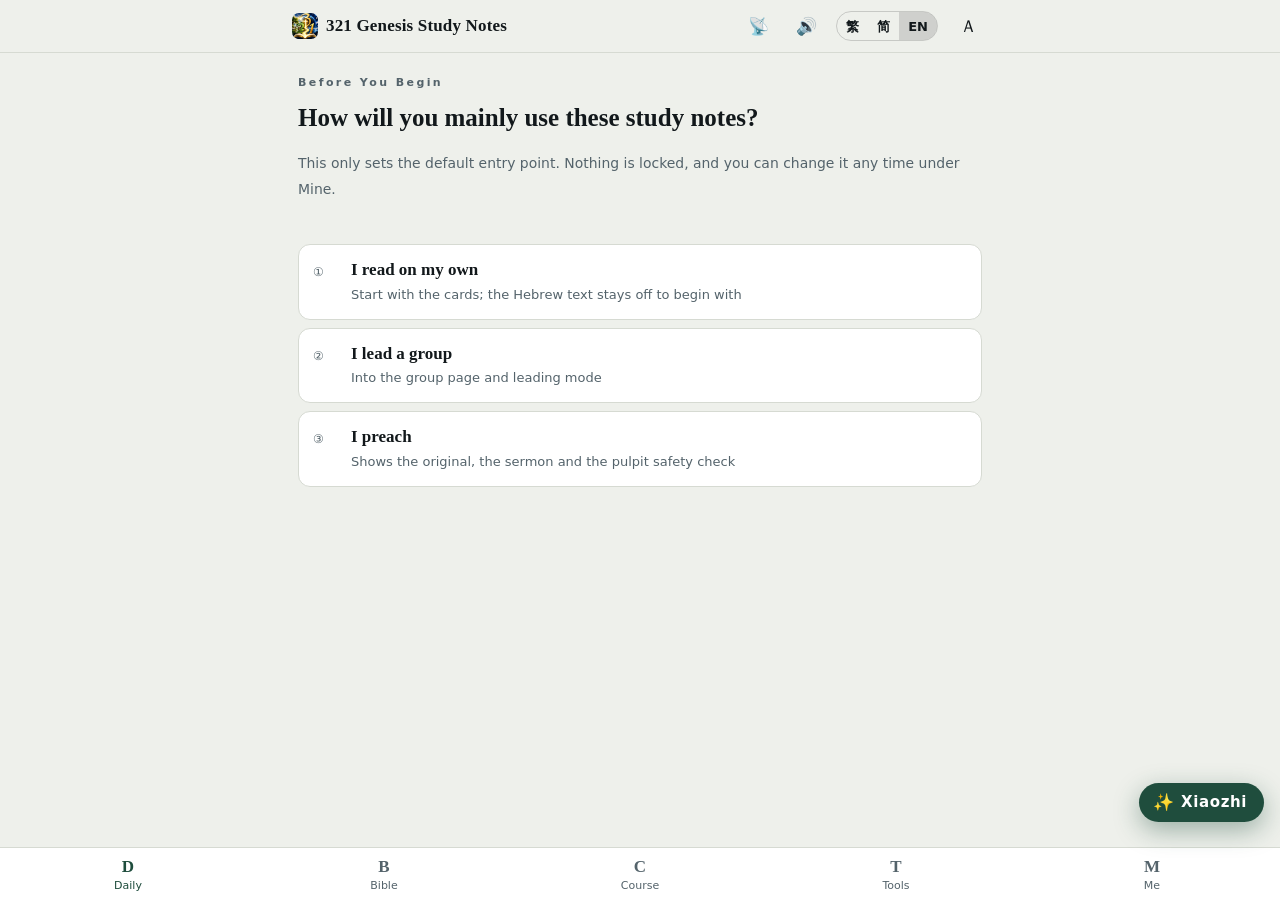
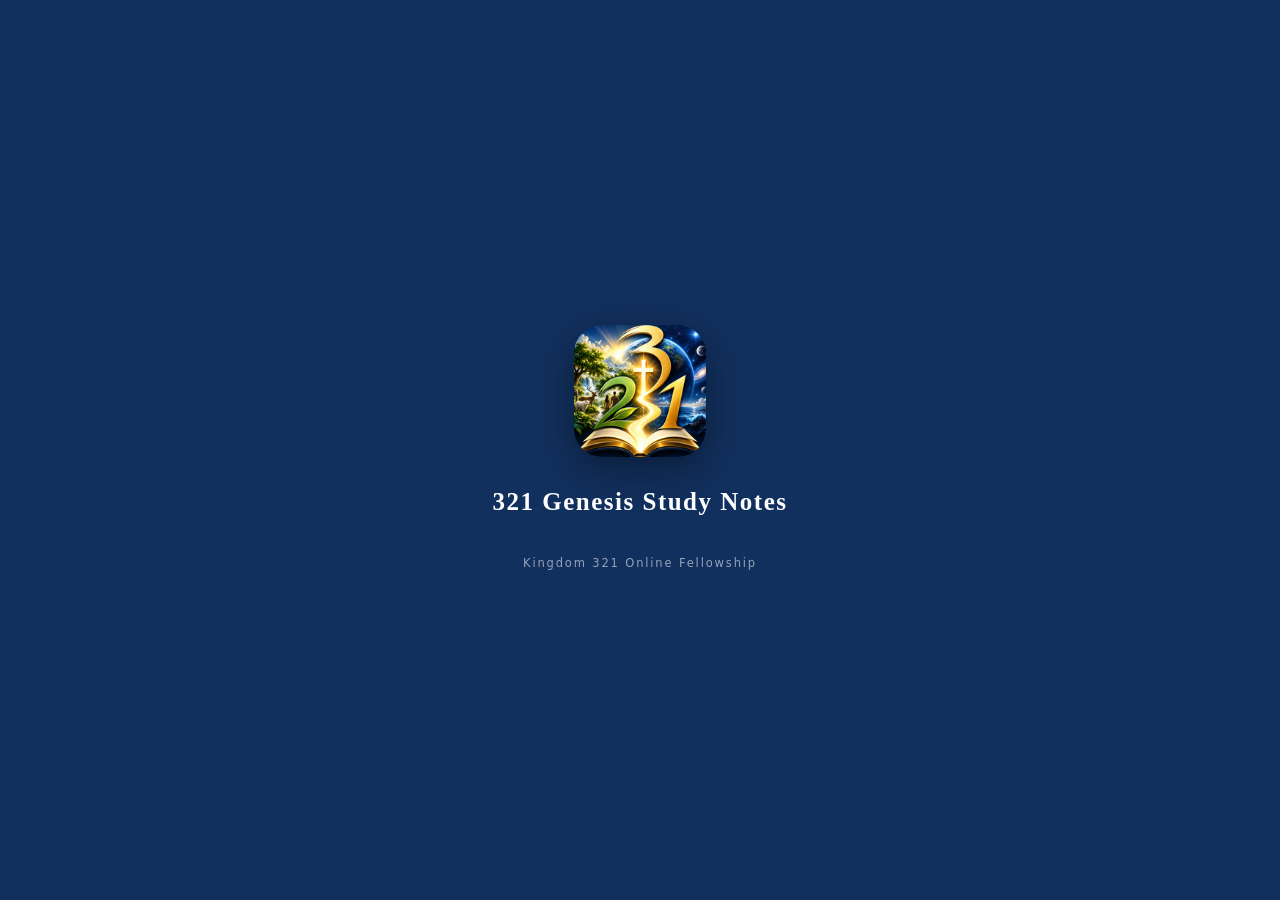
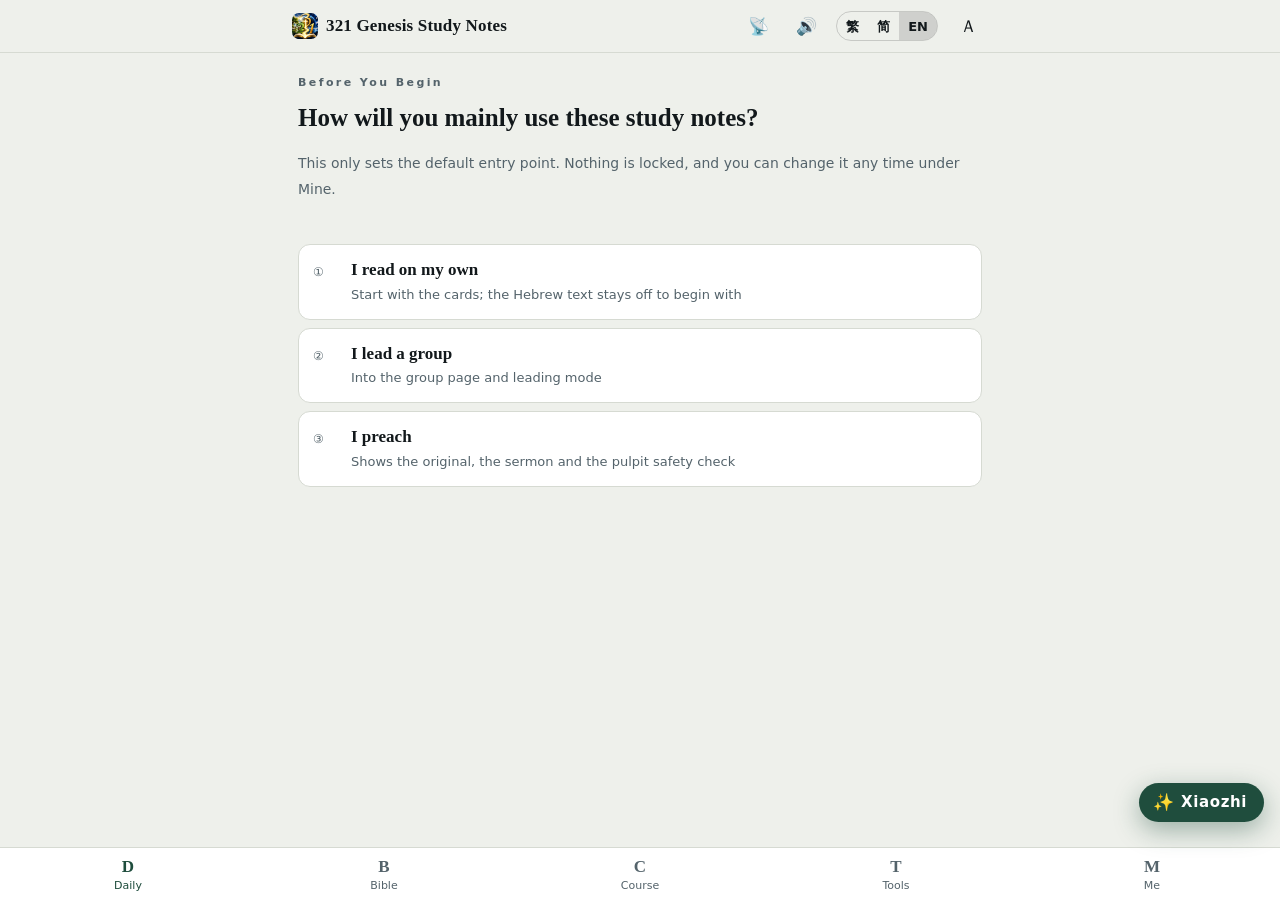
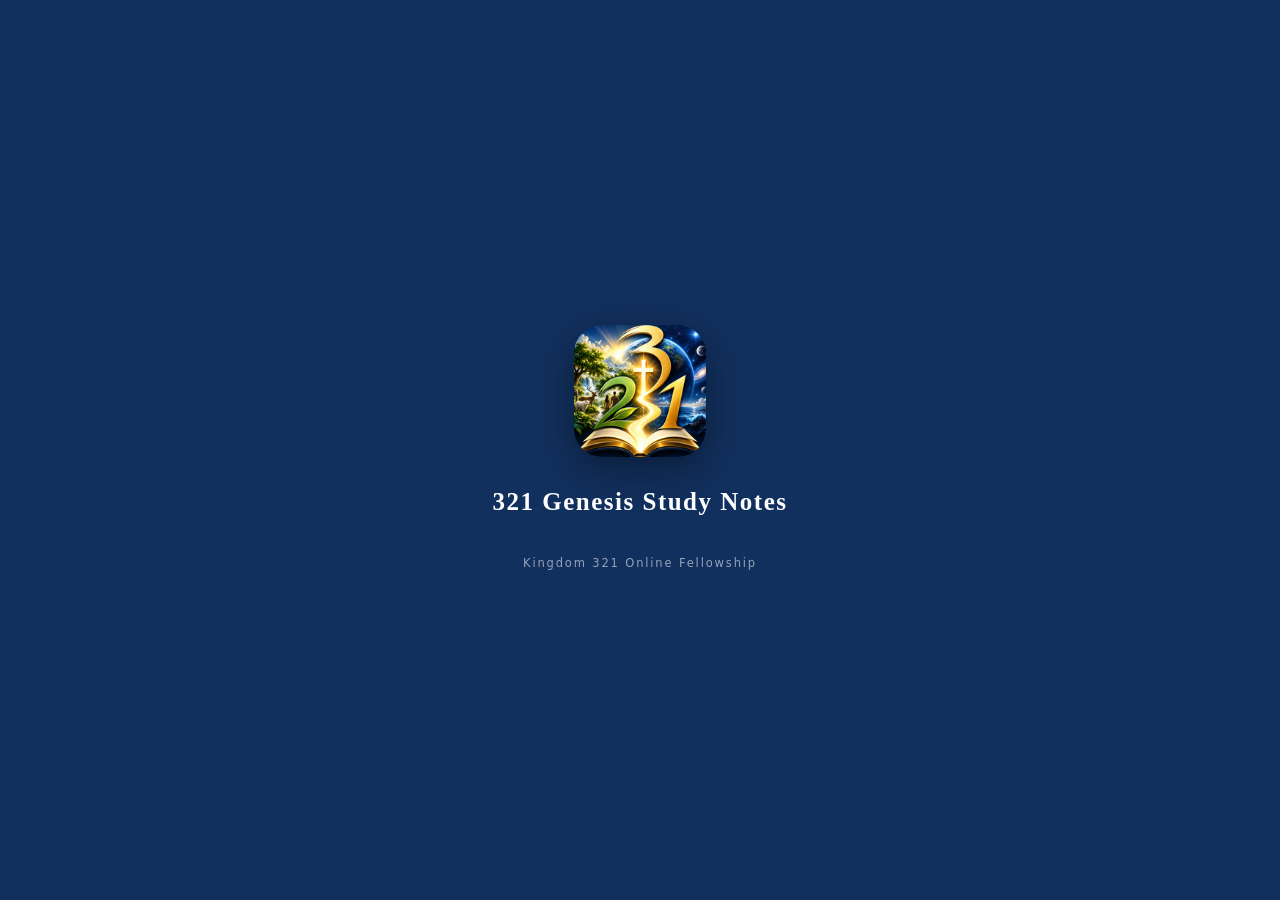
